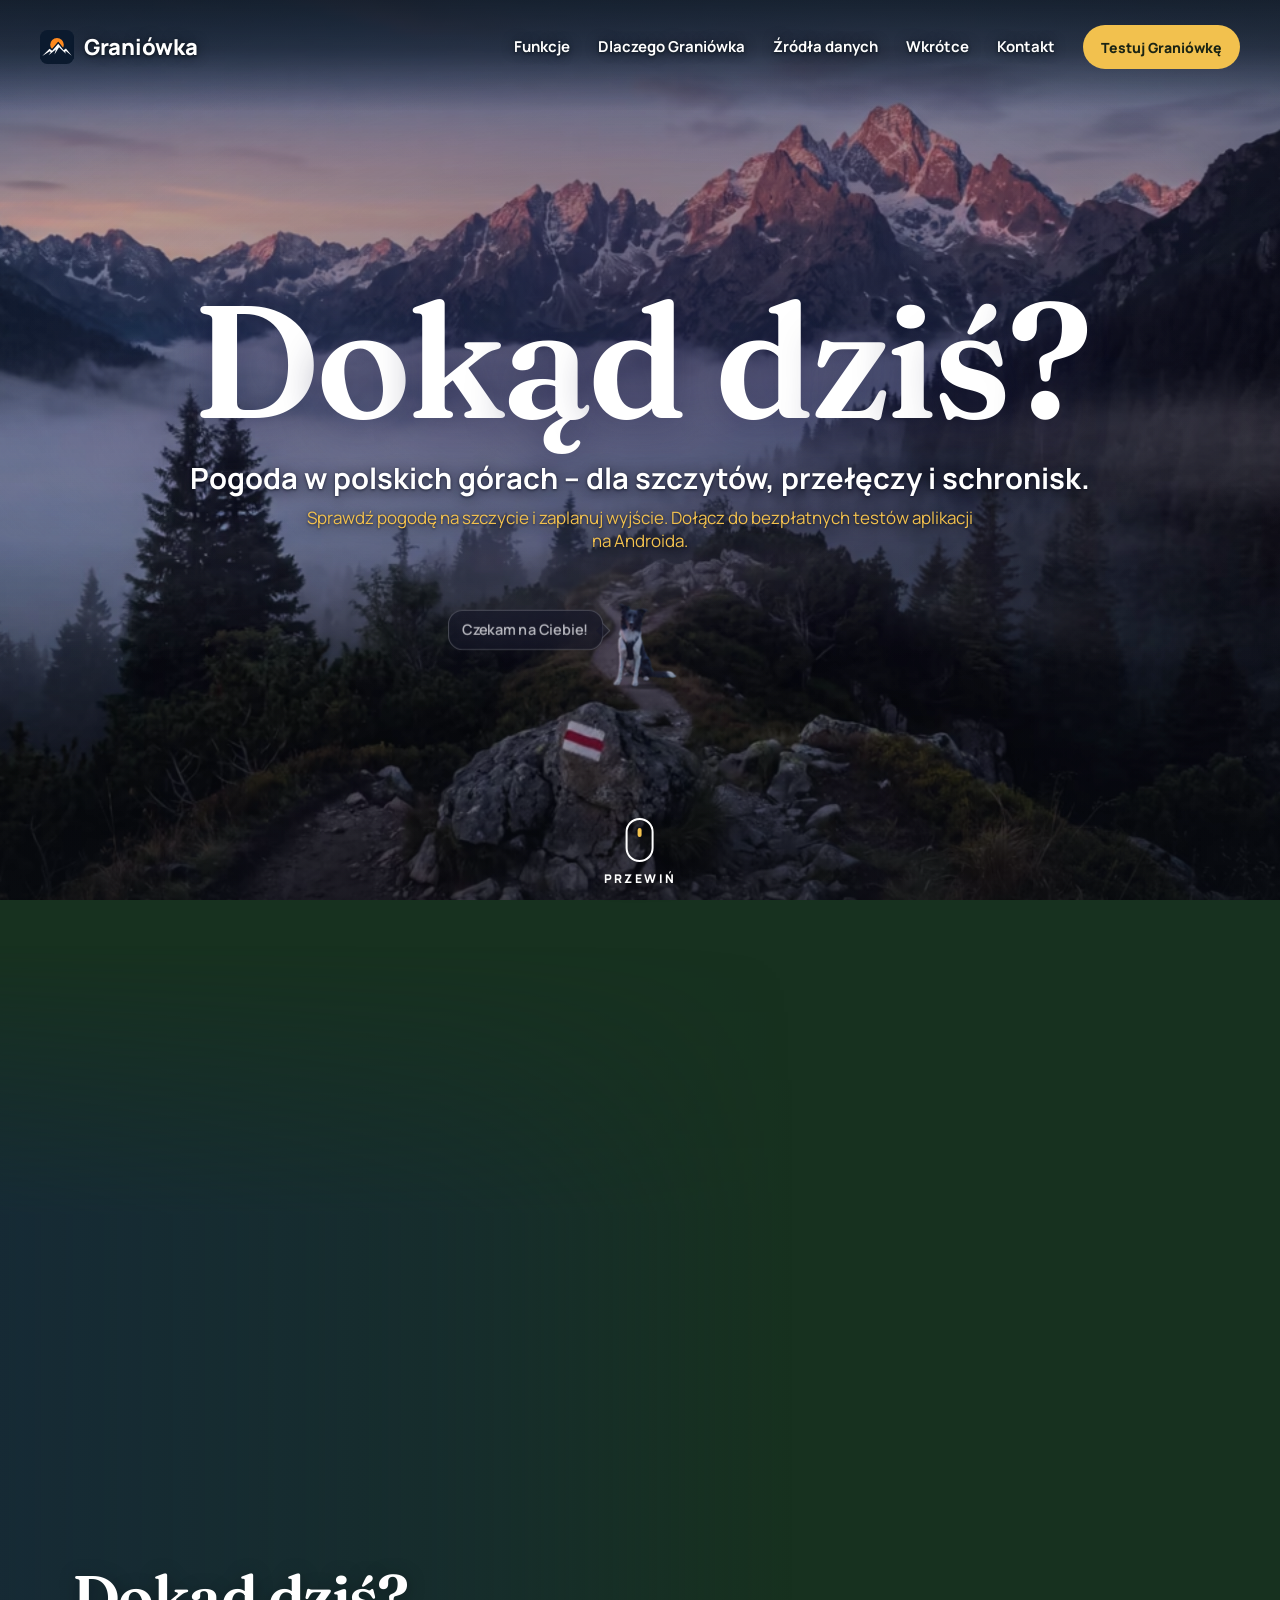
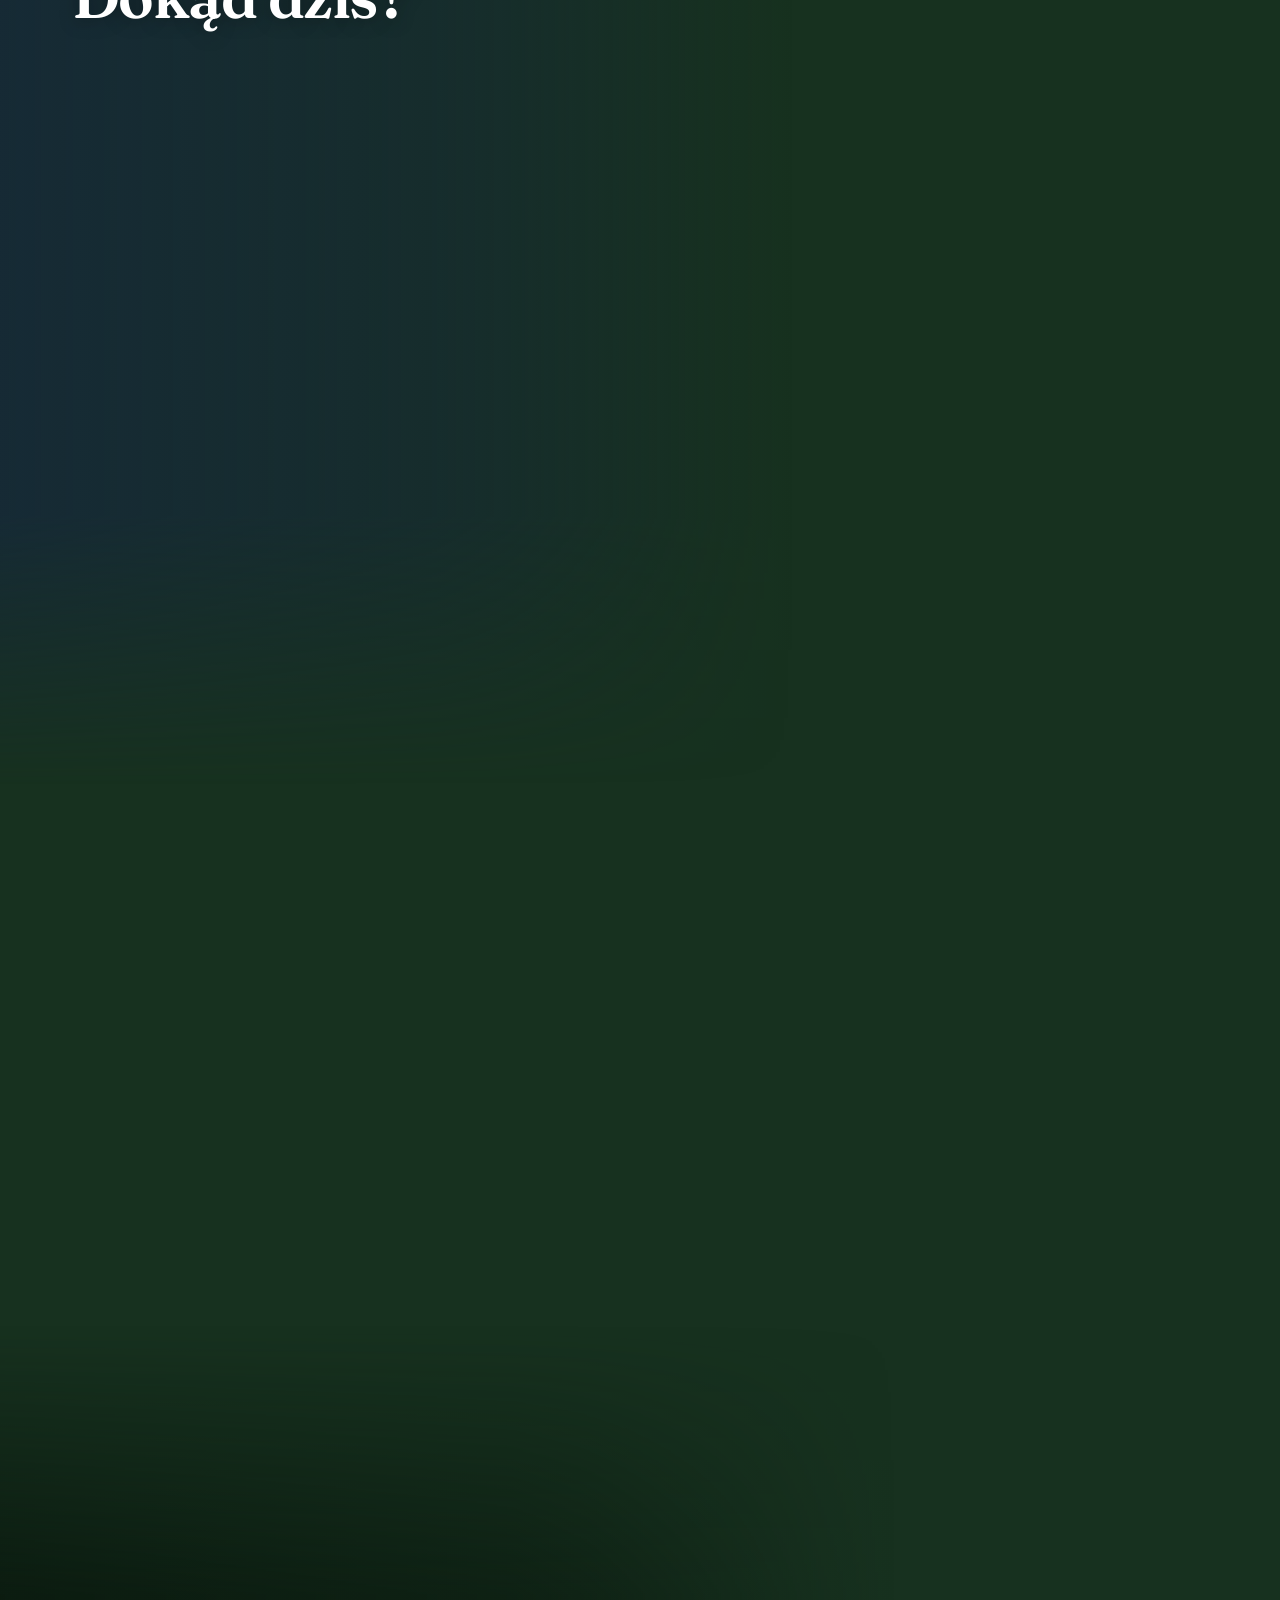
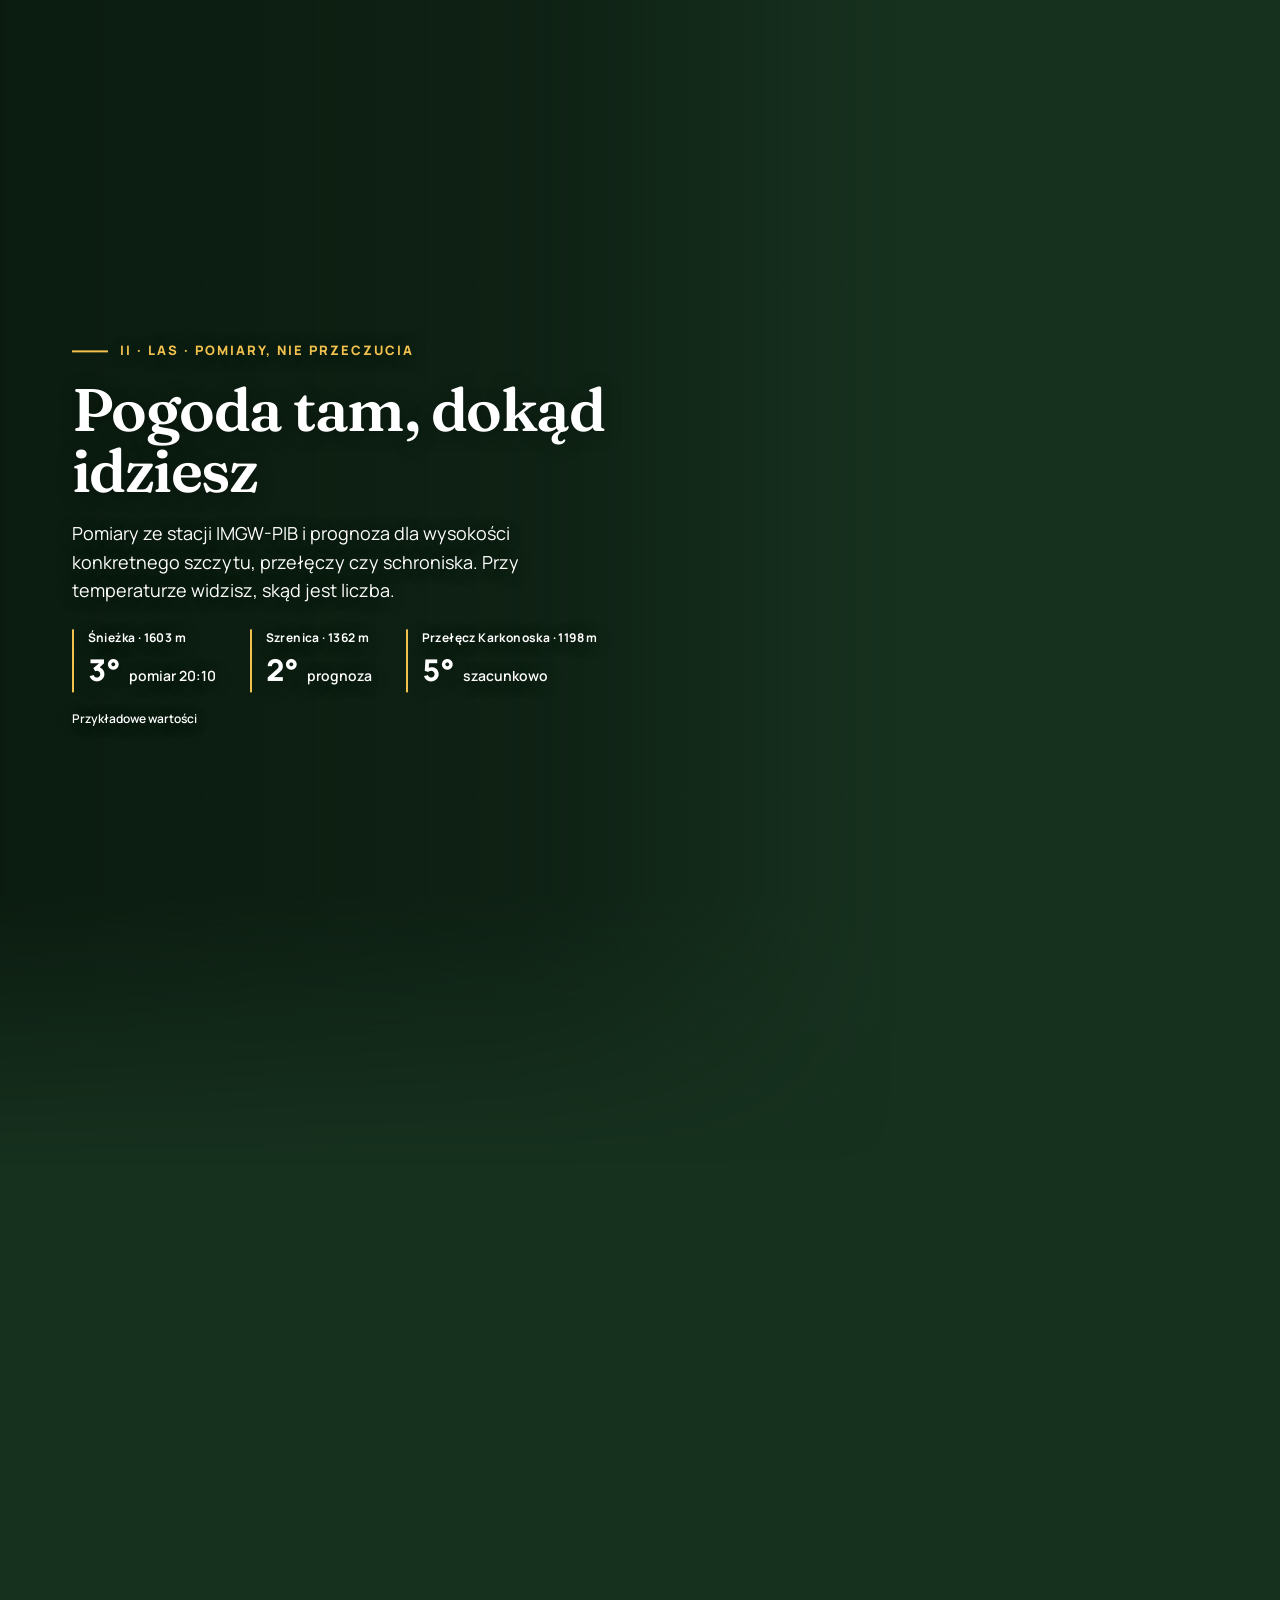
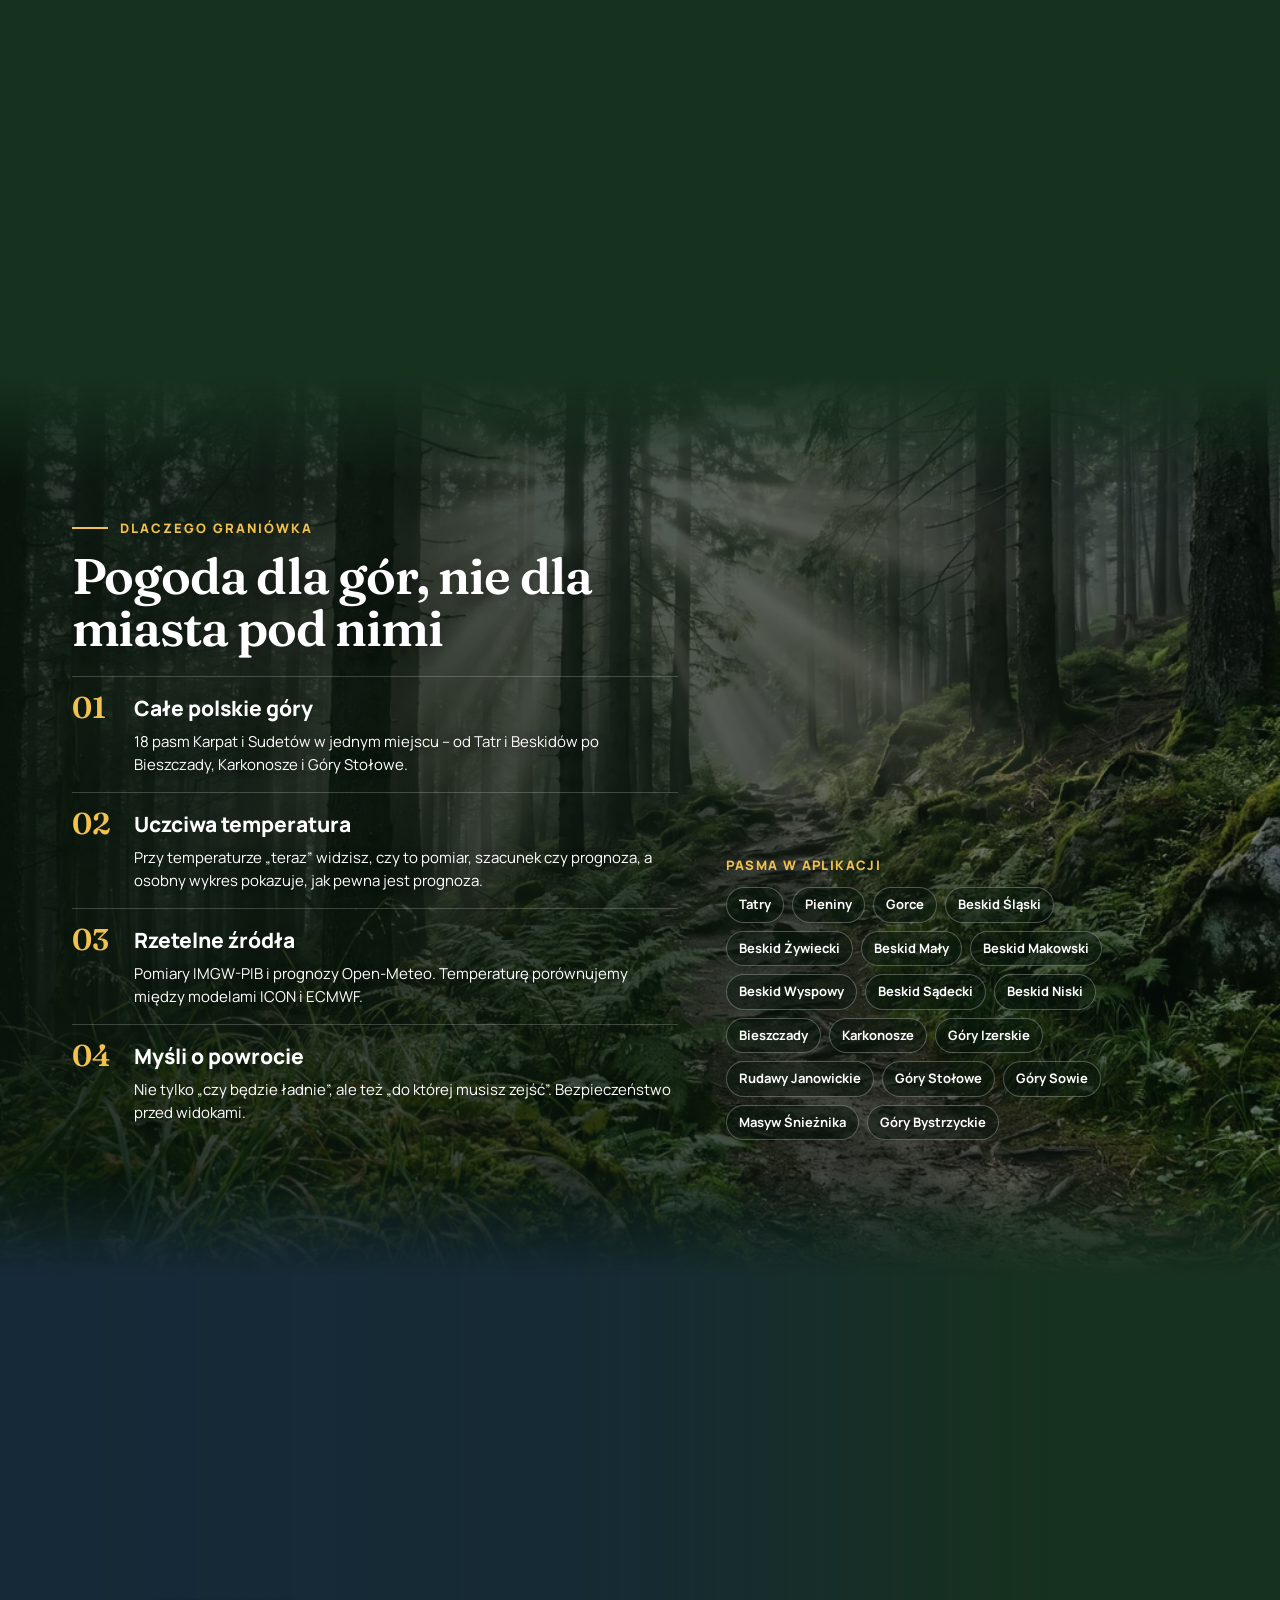
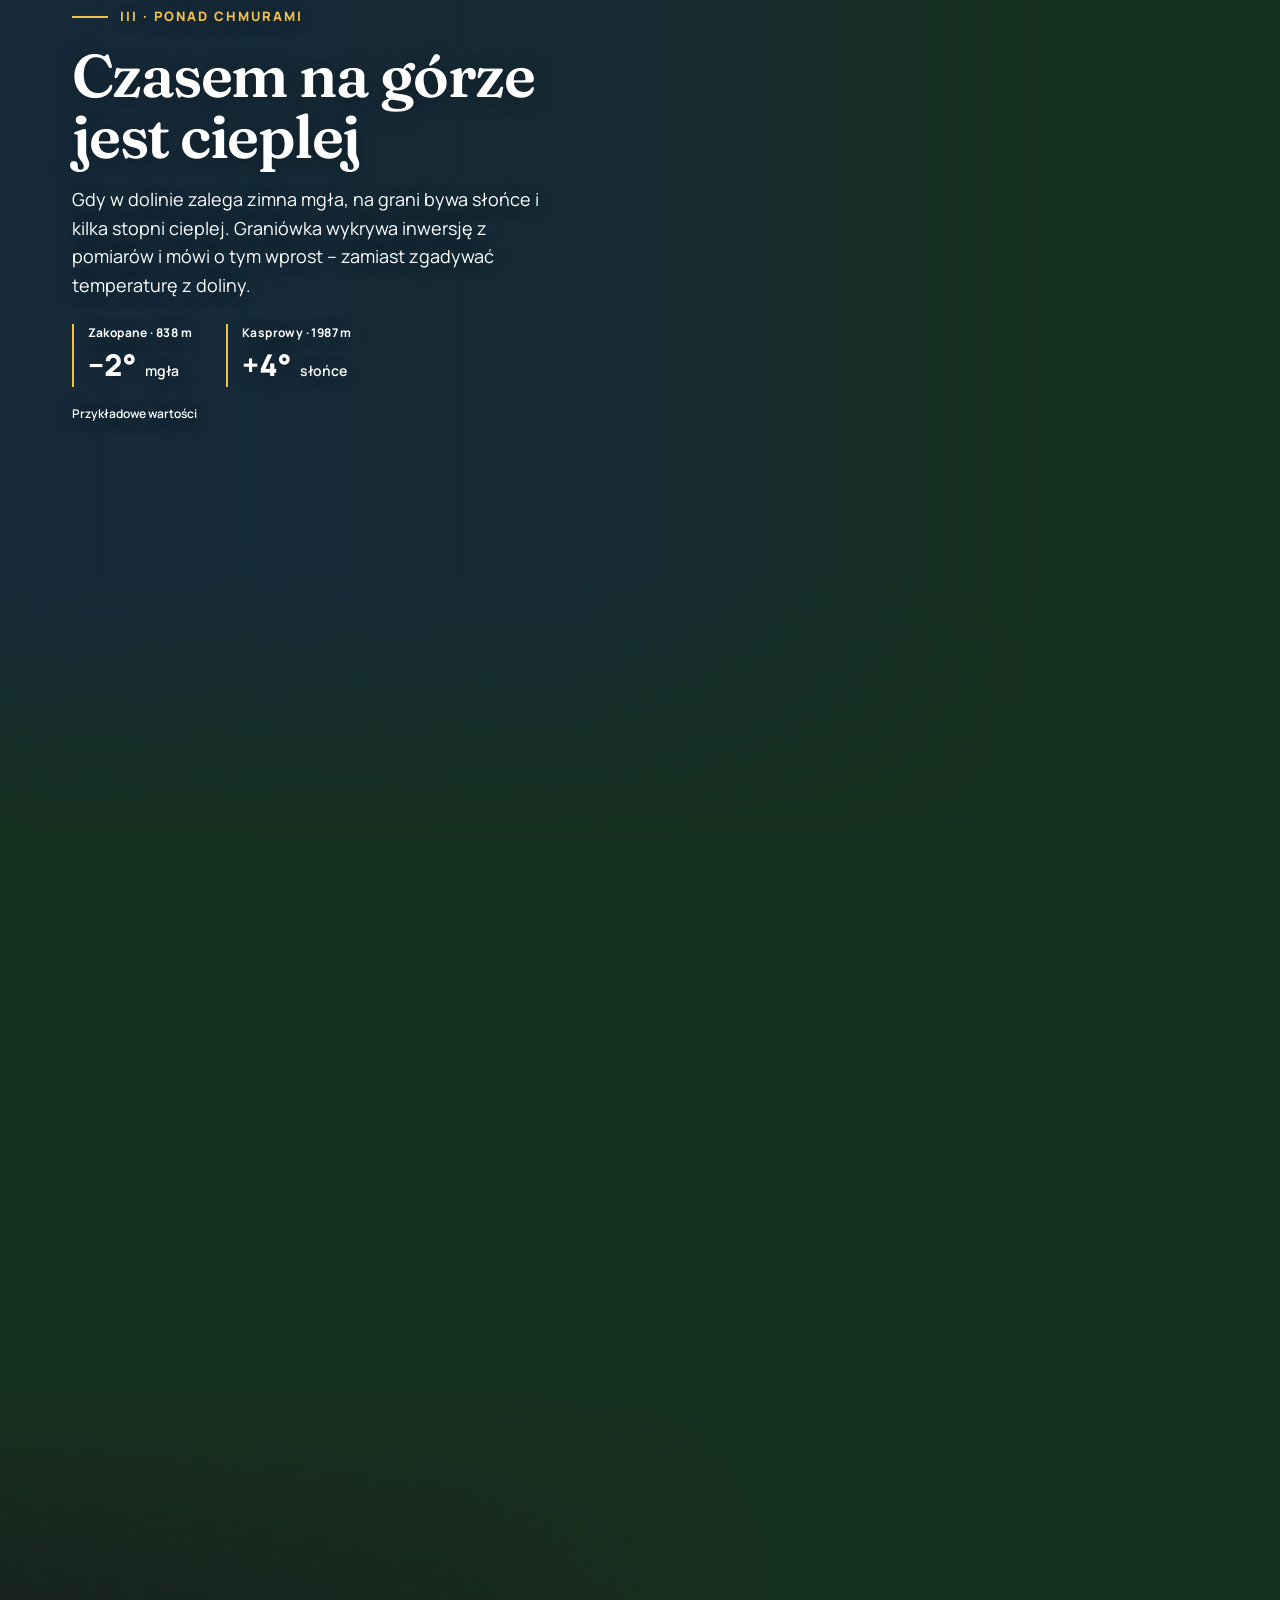
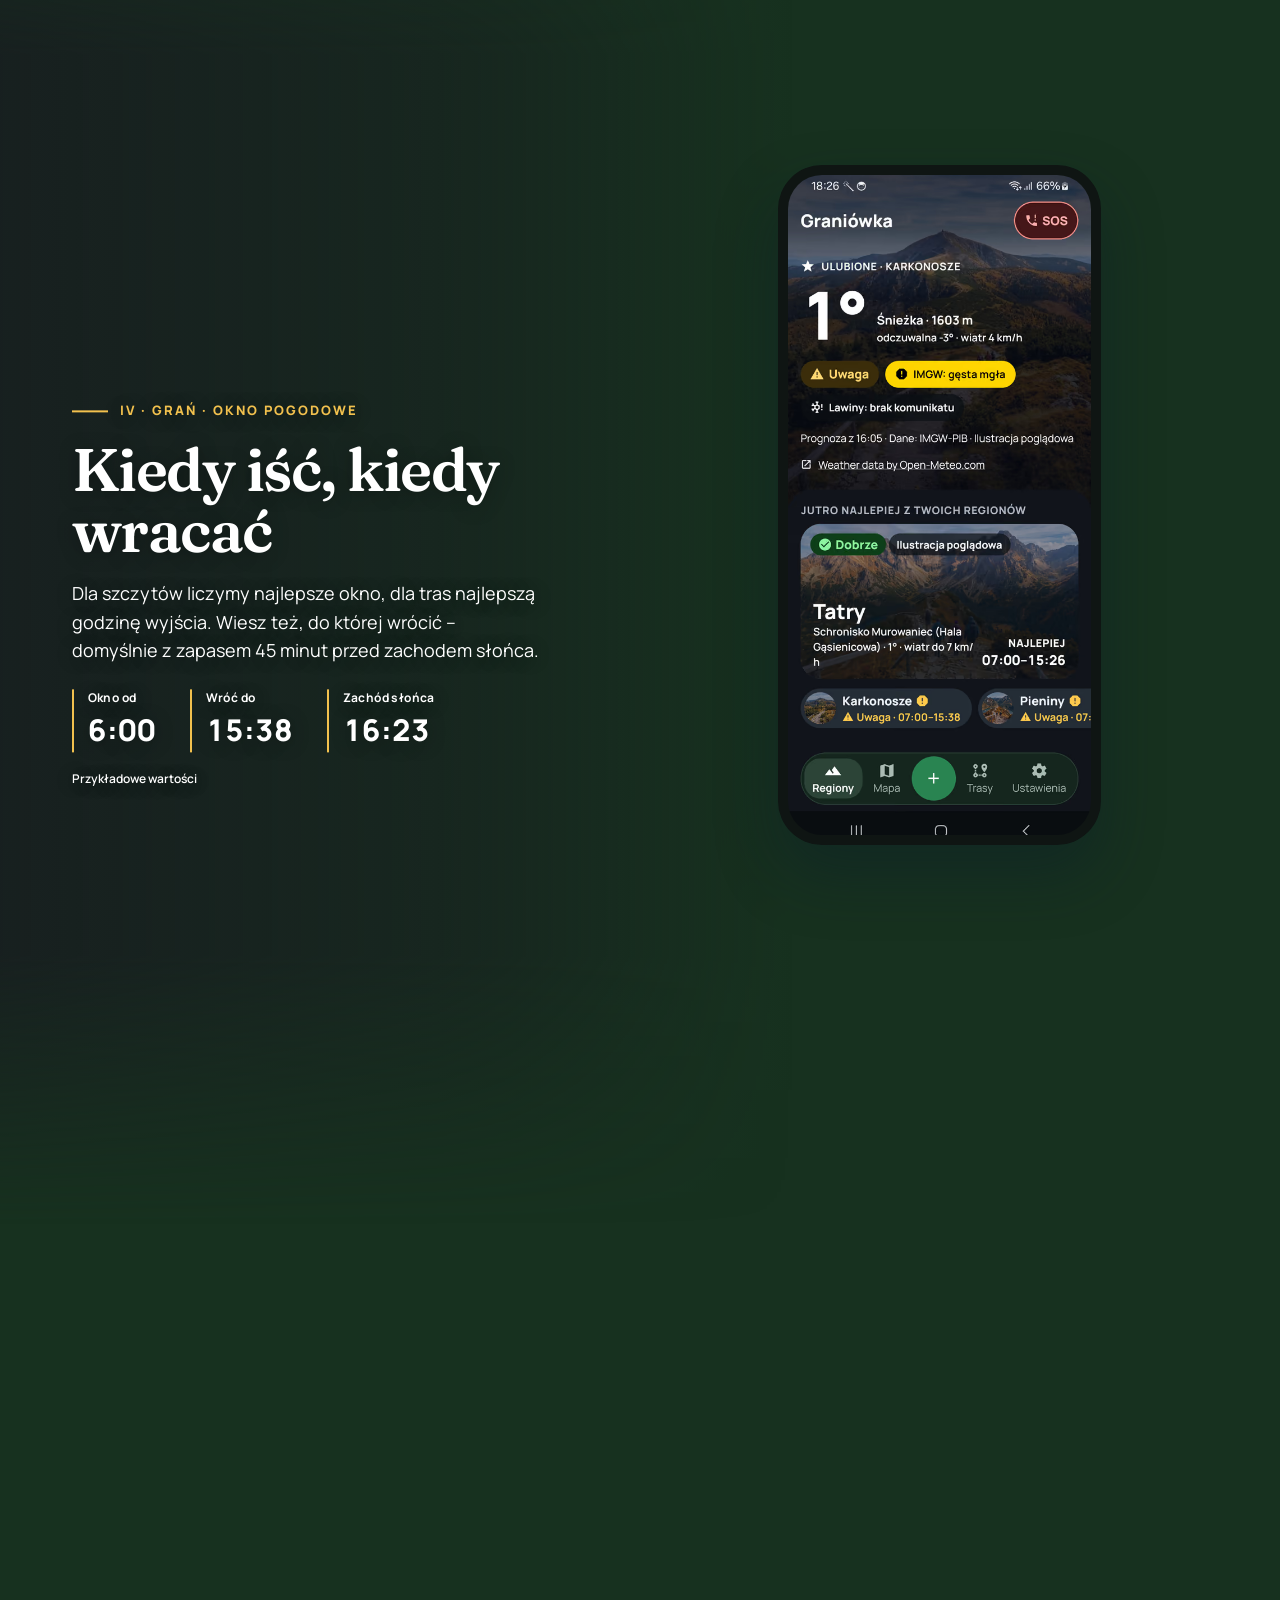
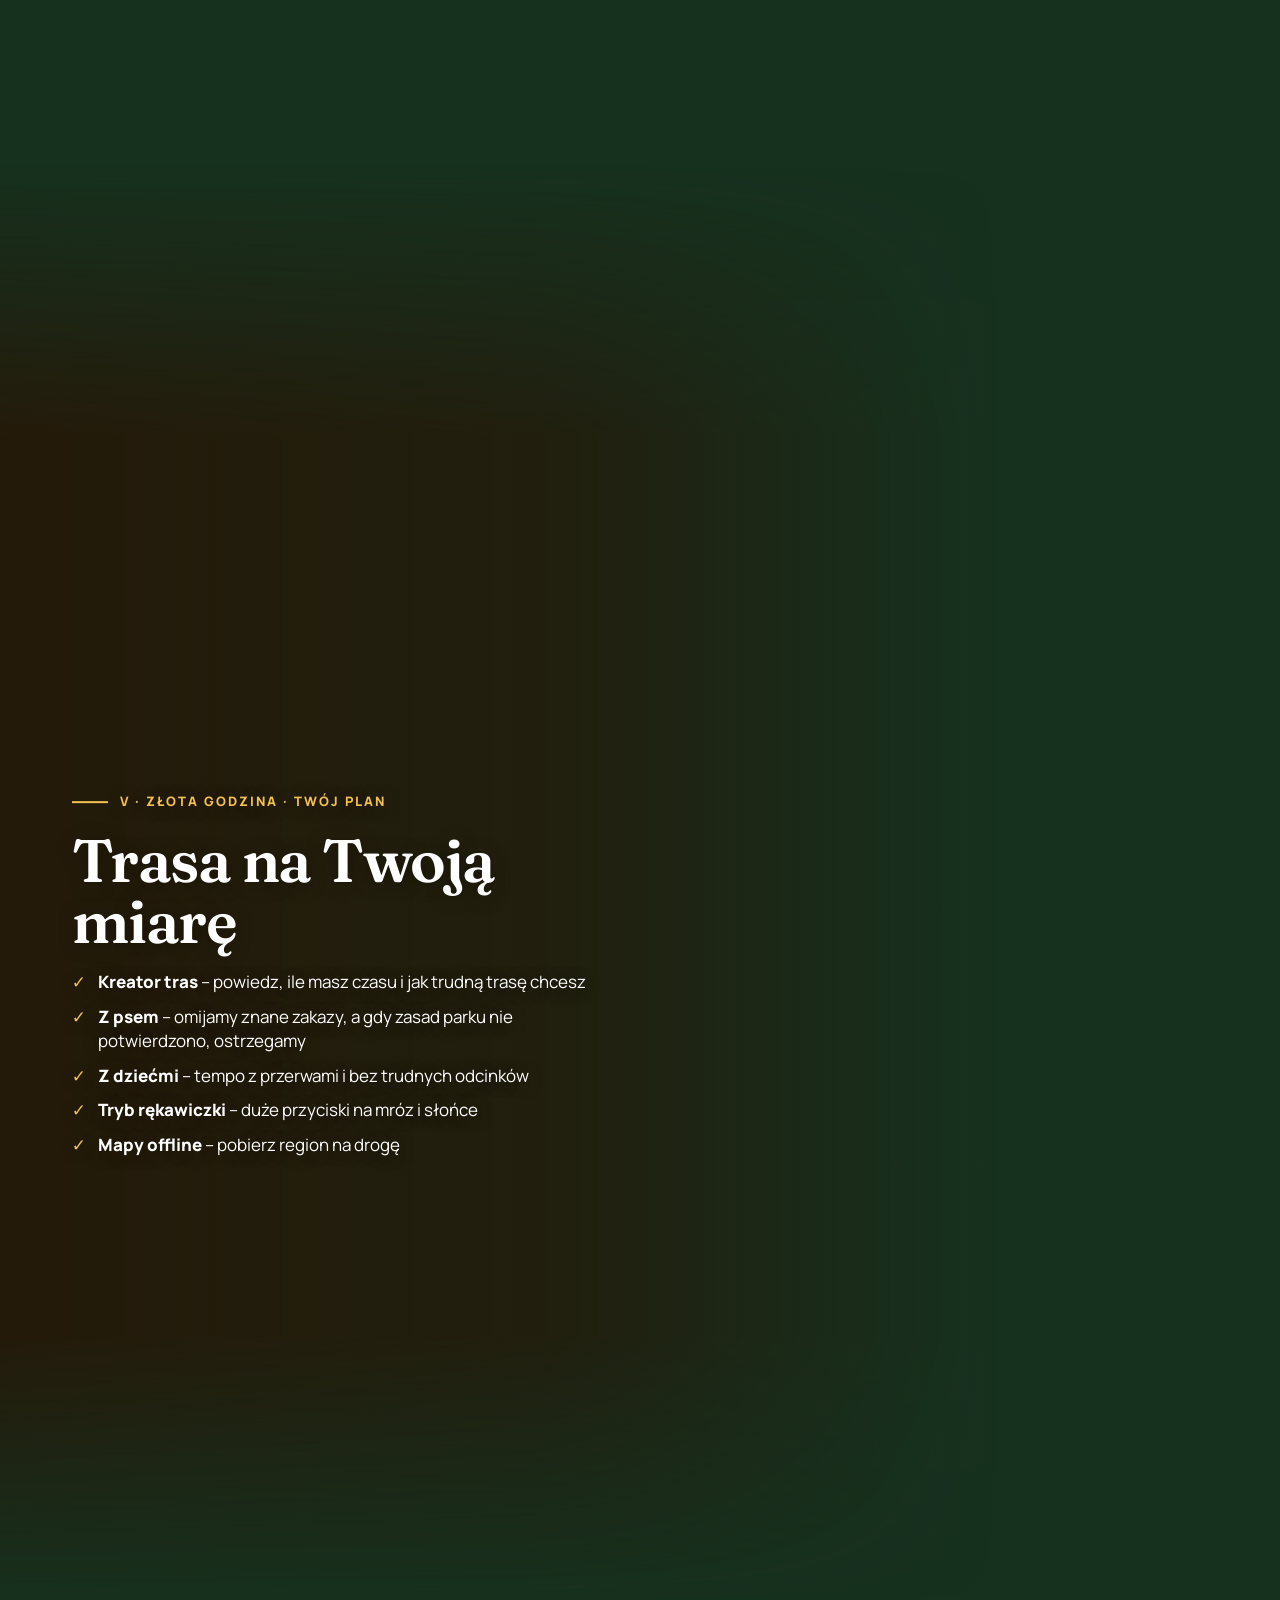
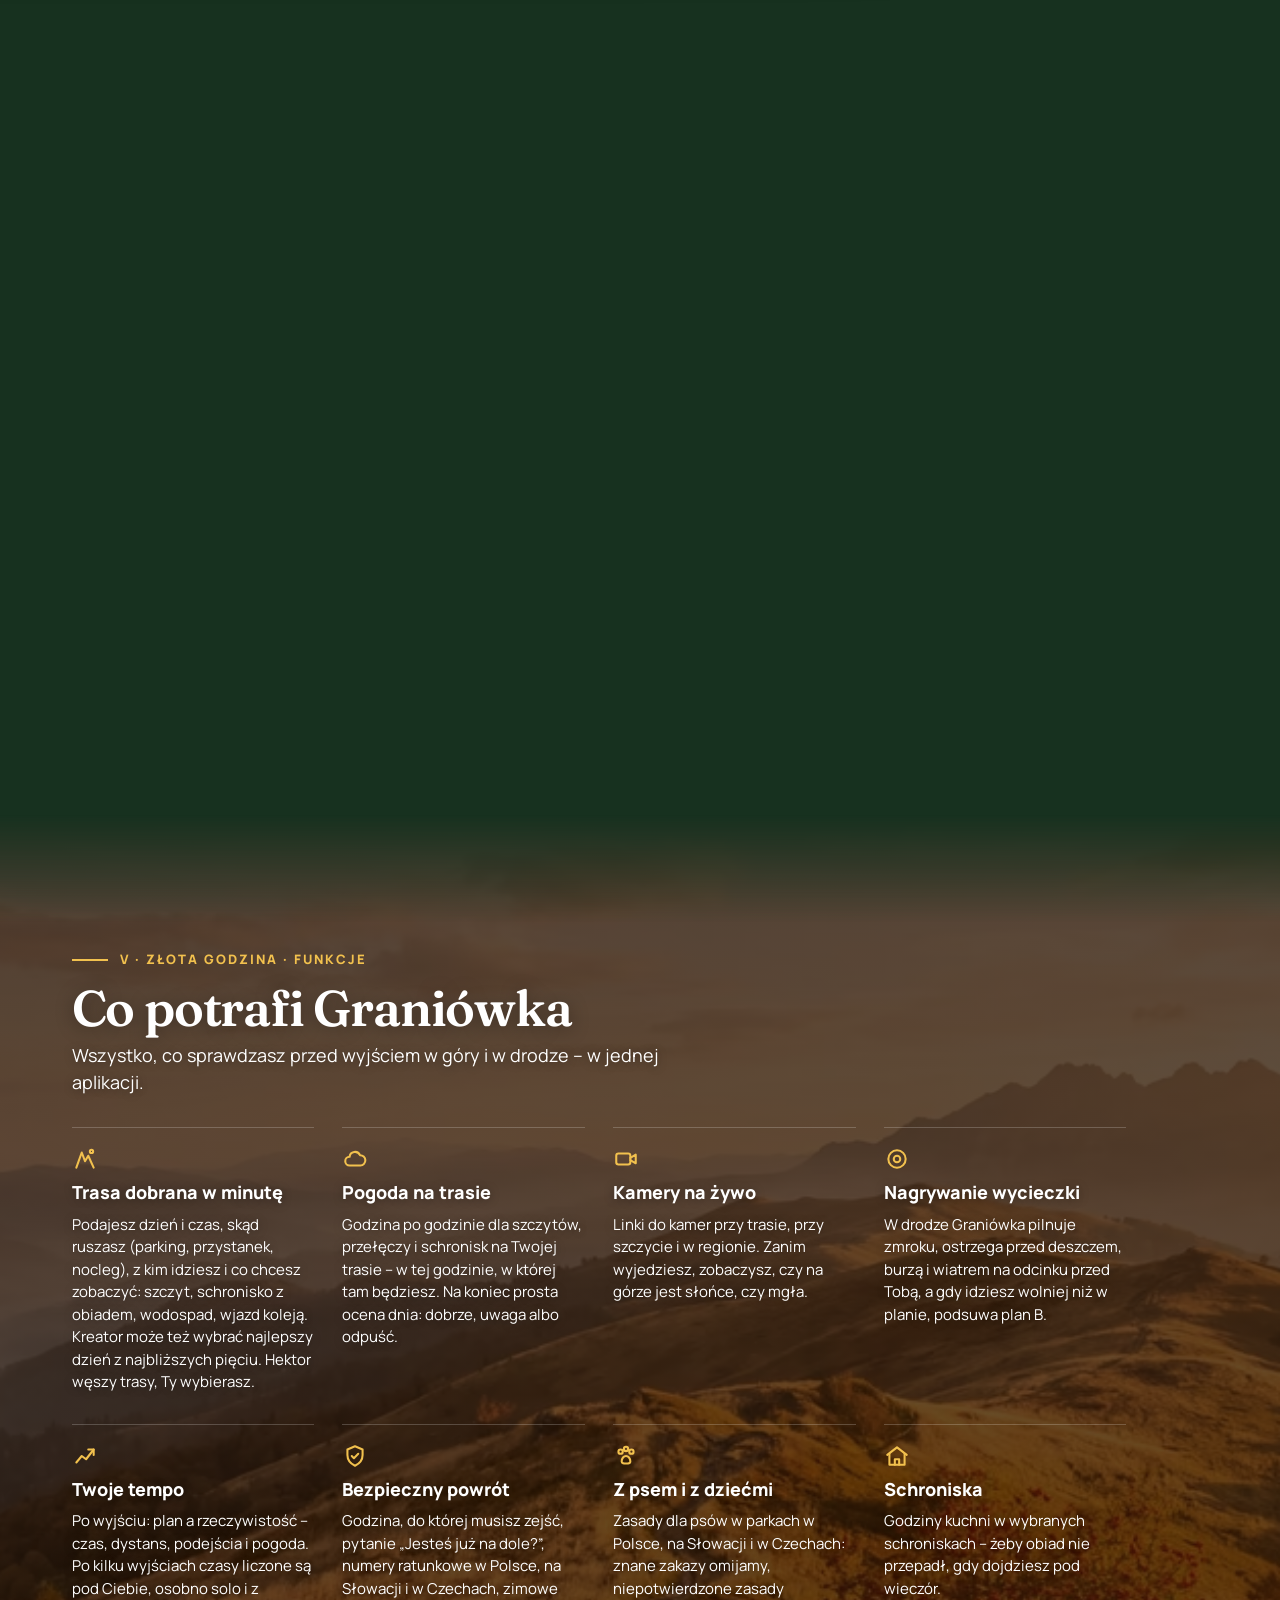
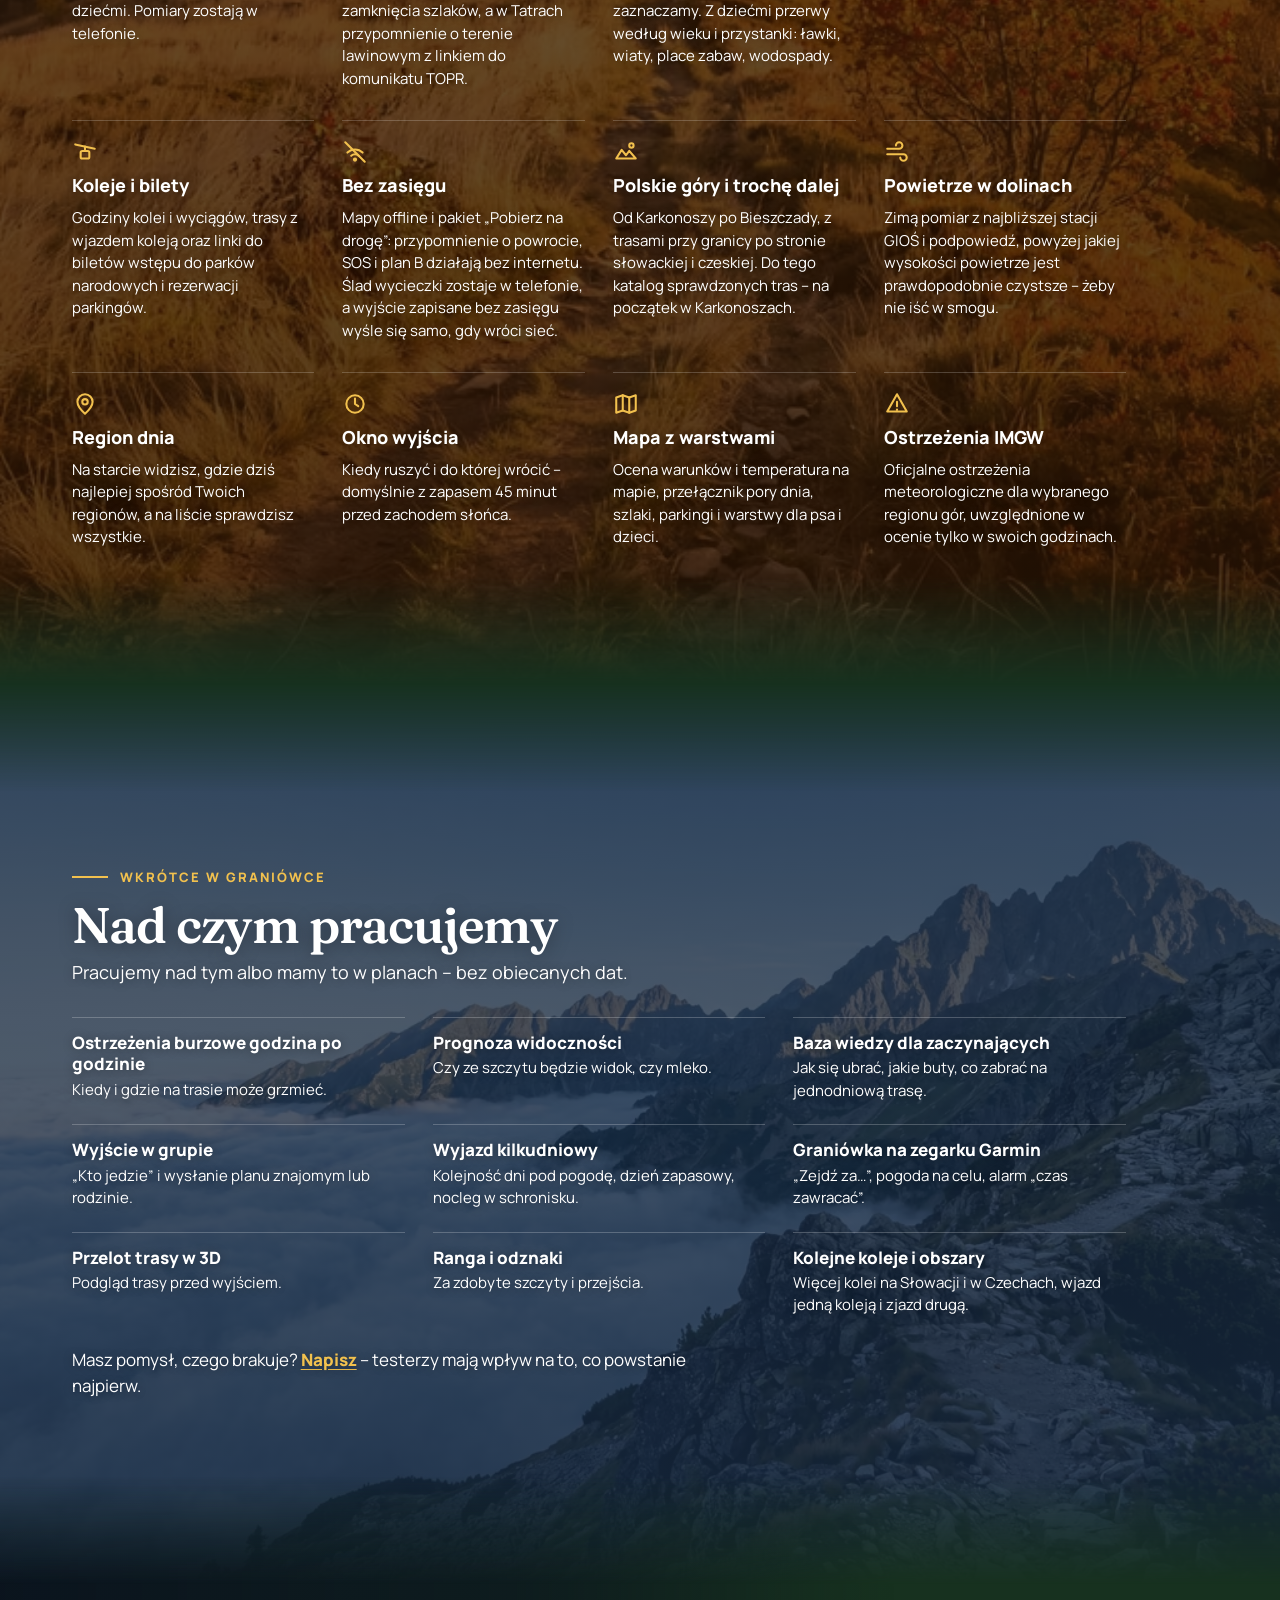
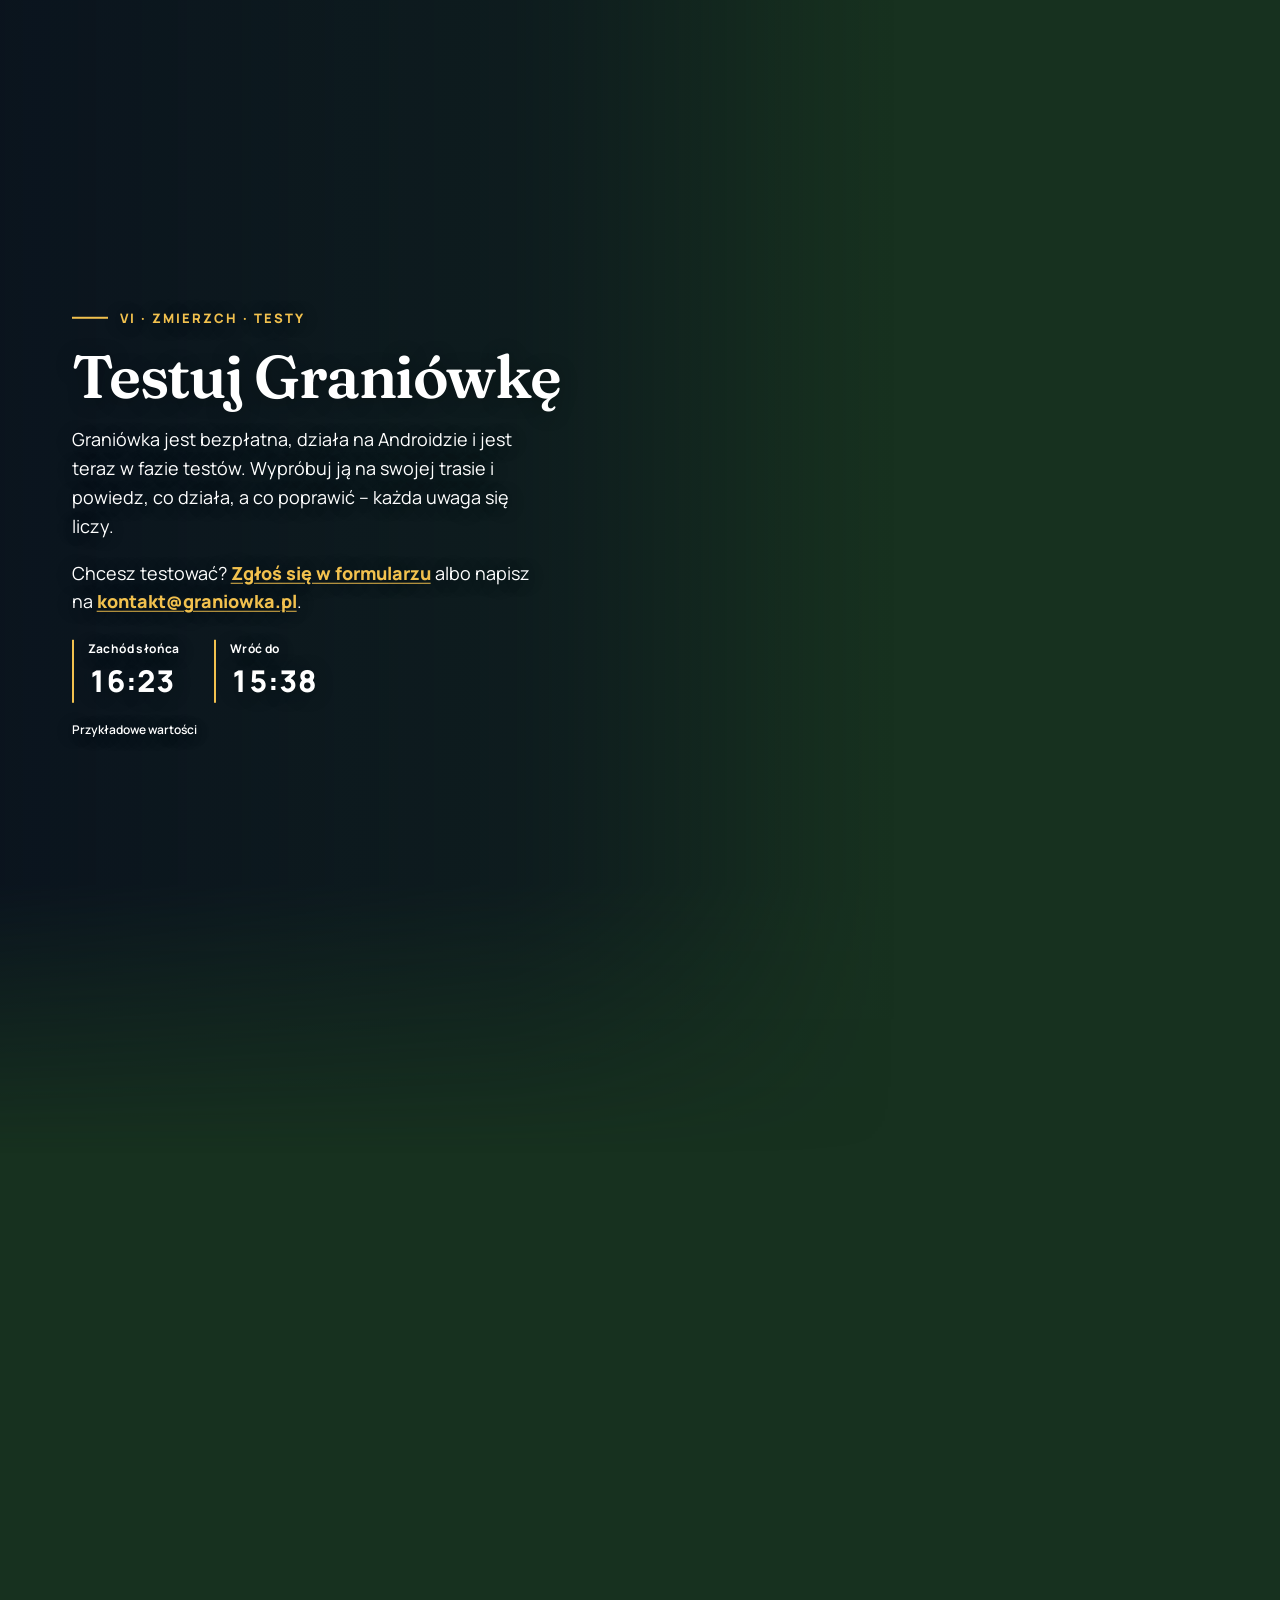
==== index.html @ f0443e49 "Publikacja strony Co-Authored-By: Claude Opus 5.5 <noreply@anthropic.com>" ====
<!doctype html>
<html lang="pl">
  <head>
    <meta charset="UTF-8" />
    <meta name="viewport" content="width=device-width, initial-scale=1, viewport-fit=cover" />
    <title>Graniówka – pogoda na szlakach polskich gór</title>
    <link rel="canonical" href="https://graniowka.pl/" />
    <meta name="description" content="Graniówka mówi, gdzie w górach jest dziś dobrze, kiedy wyjść i do której wrócić – z pomiarów, nie z przeczucia. Darmowa, bez konta i bez reklam." />
    <meta name="theme-color" content="#17311F" />
    <meta property="og:title" content="Graniówka – Dokąd dziś?" />
    <meta property="og:description" content="Pogoda na szlakach polskich gór – z pomiarów, nie z przeczucia." />
    <meta property="og:type" content="website" />
    <meta property="og:locale" content="pl_PL" />
    <meta property="og:image" content="https://graniowka.pl/og.jpg" />
    <link rel="icon" type="image/svg+xml" href="/favicon.svg" />
    <link rel="icon" type="image/png" sizes="48x48" href="/favicon-48.png" />
    <link rel="apple-touch-icon" href="/apple-touch-icon.png" />
    <link rel="preload" as="font" type="font/woff2" href="/fonts/fraunces-600.woff2" crossorigin />
    <script>
      // Tryb strony ustalany przed pierwszym malowaniem, żeby nie pobierać obrazów, których nie użyjemy.
      (function () {
        var c = document.documentElement.classList, q = location.search
        var ogr = /[?&]reduced-motion\b/.test(q) || matchMedia('(prefers-reduced-motion: reduce)').matches
        var gl = false
        if (!ogr && !/[?&]no-webgl\b/.test(q)) {
          try {
            var p = document.createElement('canvas'), x = p.getContext('webgl2') || p.getContext('webgl')
            gl = !!x
            var l = x && x.getExtension('WEBGL_lose_context')
            if (l) l.loseContext()
          } catch (e) {}
        }
        var n = navigator.connection || {}
        c.add('js')
        if (ogr) c.add('ogranicz-ruch')
        if (gl) c.add('gl')
        if (n.saveData || /2g|3g/.test(n.effectiveType || '') || /[?&]save-data\b/.test(q)) c.add('oszczedny')
        if (matchMedia('(max-width: 767px)').matches) c.add('tel')
      })()
    </script>
    <script type="module" crossorigin src="/assets/index-6hZkEBwR.js"></script>
    <style>/*! tailwindcss v4.3.4 | MIT License | https://tailwindcss.com */
*,:after,:before,::backdrop{box-sizing:border-box;border:0 solid;margin:0;padding:0}::file-selector-button{box-sizing:border-box;border:0 solid;margin:0;padding:0}html,:host{-webkit-text-size-adjust:100%;tab-size:4;font-feature-settings:normal;font-variation-settings:normal;-webkit-tap-highlight-color:transparent;font-family:-apple-system,BlinkMacSystemFont,Segoe UI,Roboto,Helvetica Neue,Noto Sans,Arial,sans-serif,Apple Color Emoji,Segoe UI Emoji,Segoe UI Symbol,Noto Color Emoji;line-height:1.5}hr{height:0;color:inherit;border-top-width:1px}abbr:where([title]){-webkit-text-decoration:underline dotted;text-decoration:underline dotted}h1,h2,h3,h4,h5,h6{font-size:inherit;font-weight:inherit}a{color:inherit;-webkit-text-decoration:inherit;-webkit-text-decoration:inherit;-webkit-text-decoration:inherit;-webkit-text-decoration:inherit;text-decoration:inherit}b,strong{font-weight:bolder}code,kbd,samp,pre{font-feature-settings:normal;font-variation-settings:normal;font-family:ui-monospace,SFMono-Regular,Menlo,Monaco,Consolas,Liberation Mono,Courier New,monospace;font-size:1em}small{font-size:80%}sub,sup{vertical-align:baseline;font-size:75%;line-height:0;position:relative}sub{bottom:-.25em}sup{top:-.5em}table{text-indent:0;border-color:inherit;border-collapse:collapse}:-moz-focusring:where(:not(iframe)){outline:auto}progress{vertical-align:baseline}summary{display:list-item}ol,ul,menu{list-style:none}img,svg,video,canvas,audio,iframe,embed,object{vertical-align:middle;display:block}img,video{max-width:100%;height:auto}button,input,select,optgroup,textarea{font:inherit;font-feature-settings:inherit;font-variation-settings:inherit;letter-spacing:inherit;color:inherit;opacity:1;background-color:#0000;border-radius:0}::file-selector-button{font:inherit;font-feature-settings:inherit;font-variation-settings:inherit;letter-spacing:inherit;color:inherit;opacity:1;background-color:#0000;border-radius:0}:where(select:is([multiple],[size])) optgroup{font-weight:bolder}:where(select:is([multiple],[size])) optgroup option{padding-inline-start:20px}::file-selector-button{margin-inline-end:4px}::placeholder{opacity:1}@supports (not ((-webkit-appearance:-apple-pay-button))) or (contain-intrinsic-size:1px){::placeholder{color:currentColor}@supports (color:color-mix(in lab, red, red)){::placeholder{color:color-mix(in oklab, currentcolor 50%, transparent)}}}textarea{resize:vertical}::-webkit-search-decoration{-webkit-appearance:none}::-webkit-date-and-time-value{min-height:1lh;text-align:inherit}::-webkit-datetime-edit{display:inline-flex}::-webkit-datetime-edit-fields-wrapper{padding:0}::-webkit-datetime-edit{padding-block:0}::-webkit-datetime-edit-year-field{padding-block:0}::-webkit-datetime-edit-month-field{padding-block:0}::-webkit-datetime-edit-day-field{padding-block:0}::-webkit-datetime-edit-hour-field{padding-block:0}::-webkit-datetime-edit-minute-field{padding-block:0}::-webkit-datetime-edit-second-field{padding-block:0}::-webkit-datetime-edit-millisecond-field{padding-block:0}::-webkit-datetime-edit-meridiem-field{padding-block:0}::-webkit-calendar-picker-indicator{line-height:1}:-moz-ui-invalid{box-shadow:none}button,input:where([type=button],[type=reset],[type=submit]){appearance:button}::file-selector-button{appearance:button}::-webkit-inner-spin-button{height:auto}::-webkit-outer-spin-button{height:auto}[hidden]:where(:not([hidden=until-found])){display:none!important}@font-face{font-family:Manrope;font-weight:400;font-display:swap;src:url(/fonts/manrope-400.woff2)format("woff2")}@font-face{font-family:Manrope;font-weight:600;font-display:swap;src:url(/fonts/manrope-600.woff2)format("woff2")}@font-face{font-family:Manrope;font-weight:700;font-display:swap;src:url(/fonts/manrope-700.woff2)format("woff2")}@font-face{font-family:Manrope;font-weight:800;font-display:swap;src:url(/fonts/manrope-800.woff2)format("woff2")}@font-face{font-family:Fraunces;font-weight:600;font-display:swap;src:url(/fonts/fraunces-600.woff2)format("woff2");unicode-range:U+??,U+2000-206F,U+2190-2193,U+2212}@font-face{font-family:Fraunces;font-weight:600;font-display:swap;src:url(/fonts/fraunces-600-pl.woff2)format("woff2");unicode-range:U+100-17F}:root{--zielen:#17311f;--zloty:#f2c14e;--pin:120vh}html{background:var(--zielen);-webkit-text-size-adjust:100%}body{color:#fff;background:var(--zielen);font-family:Manrope,system-ui,sans-serif;overflow-x:clip}a{color:#fff}a:hover{color:var(--zloty)}h1,h2{font-family:Fraunces,Georgia,serif;font-weight:600}:focus-visible{outline:3px solid var(--zloty);outline-offset:3px;border-radius:6px}.przeskok{z-index:50;color:var(--zielen);background:#fff;border-radius:12px;padding:12px 18px;font-weight:800;position:fixed;top:-80px;left:16px}.przeskok:focus{top:12px}#kino{z-index:1;pointer-events:none;width:100vw;height:100lvh;transition:opacity 1.4s;display:block;position:fixed;top:0;left:0}.gora{z-index:20;pointer-events:none;background:linear-gradient(#0c141cc7,#0c141c94 45%,#0c141c00);justify-content:space-between;align-items:center;gap:28px;padding:24px 40px 40px;display:flex;position:fixed;top:0;left:0;right:0}.gora>*{pointer-events:auto}.gora-logo{letter-spacing:-.3px;text-shadow:0 0 12px #080e14bf,0 1px 3px #080e14b3;align-items:center;gap:10px;min-height:44px;font-size:22px;font-weight:800;text-decoration:none;display:flex}.gora-linki{align-items:center;gap:28px;font-size:15px;font-weight:700;display:flex}.gora-linki a{text-shadow:0 0 12px #080e14bf,0 1px 3px #080e14b3;padding:12px 0;text-decoration:none}.gora-linki a.gora-play,.gora-panel a.gora-play{box-sizing:border-box;background:var(--zloty);color:#1b2414;min-height:44px;text-shadow:none;border-radius:22px;align-items:center;padding:0 18px;font-size:14px;font-weight:800;display:flex}.gora-panel a.gora-play{justify-content:center;margin:6px 0 10px}.gora-linki a.gora-play:hover,.gora-panel a.gora-play:hover{color:#1b2414;background:#ffd877}.gora-menu{display:none;position:relative}.gora-menu summary{cursor:pointer;background:#101e1680;border-radius:22px;justify-content:center;align-items:center;width:44px;height:44px;list-style:none;display:flex}.gora-menu summary::-webkit-details-marker{display:none}.gora-panel{background:#101e16f5;border-radius:20px;flex-direction:column;min-width:230px;padding:8px 18px;font-size:15px;font-weight:700;display:flex;position:absolute;top:52px;right:0}.gora-panel a{padding:13px 0;text-decoration:none}.etapy{z-index:15;flex-direction:column;gap:6px;transition:opacity .4s;display:flex;position:fixed;top:50%;right:32px;transform:translateY(-50%)}.etapy:before{content:"";background:#ffffff59;width:1px;position:absolute;top:12px;bottom:12px;right:4.5px}.etapy a{color:#fff;pointer-events:none;justify-content:flex-end;align-items:center;gap:10px;min-height:26px;font-size:13px;font-weight:700;text-decoration:none;display:flex;position:relative}.etap-nazwa{opacity:0;white-space:nowrap;text-shadow:0 0 10px #000c,0 1px 3px #000c;transition:opacity .25s}.etap-kropka{pointer-events:auto;flex-shrink:0;width:10px;height:26px;position:relative}.etap-kropka:before{content:"";background:#ffffffbf;border-radius:50%;width:7px;height:7px;transition:all .25s;position:absolute;top:9.5px;left:1.5px;box-shadow:0 0 4px #0009}.etap-kropka:after{content:"";position:absolute;inset:0 -9px}.etapy a:hover .etap-nazwa,.etapy a:focus-visible .etap-nazwa,.etapy a[aria-current=true] .etap-nazwa{opacity:1}.etapy a[aria-current=true] .etap-nazwa{color:#fff}.etapy a:hover .etap-kropka:before{background:#fff}.etapy a[aria-current=true] .etap-kropka:before{background:var(--zloty);width:10px;height:10px;top:8px;left:0;box-shadow:0 0 0 3px #f2c14e4d,0 0 12px #f2c14ecc}.gl .etapy.ukryte,.gl .postep.ukryte{opacity:0}.gl .etapy.ukryte .etap-kropka{pointer-events:none}.gl .etapy.ukryte:focus-within{opacity:1}.postep{z-index:15;grid-template-columns:repeat(6,minmax(0,1fr));gap:6px;transition:opacity .4s;display:none;position:fixed;top:74px;left:20px;right:20px}.postep span{background:#ffffff73;border-radius:2px;height:4px;transition:background .3s}.postep span.zrobione{background:var(--zloty)}.przechyl-zgoda{left:14px;bottom:calc(14px + env(safe-area-inset-bottom));z-index:15;color:#fff;background:#0a101699;border:2px solid #ffffffd9;border-radius:22px;width:104px;min-height:44px;padding:4px 10px;font-size:12px;font-weight:700;line-height:1.15;position:fixed}.scena{position:relative}.scena-wew{height:100svh;min-height:560px;position:relative;overflow:hidden}.scena-tlo,.scena-tlo img,#wejscie-media img,#wejscie-media video{object-fit:cover;width:100%;height:100%;display:block;position:absolute;inset:0}#wejscie-media,#wejscie-nad{width:100%;height:100svh;min-height:560px;position:absolute;top:0;left:0}#wejscie-media{z-index:0;overflow:hidden}#wejscie-nad{z-index:3;pointer-events:none;--tytul:clamp(64px, 12.5vw, 200px);--tytul-y:40%}#wejscie-nad a{pointer-events:auto}main{z-index:2;position:relative}.tylko-czytnik{clip-path:inset(50%);width:1px;height:1px;position:absolute;overflow:hidden}.scena-tresc{z-index:2;height:100%;position:relative}.gl .scena .scena-tlo{display:none}.gl .scena-wew{overflow:visible}.gl #wejscie-media{height:100lvh;position:fixed}.gl #wejscie-nad{position:fixed}.tel.gl .scena{height:calc(100svh + var(--pin))}.tel.gl .scena-wew{position:sticky;top:0}.tel.gl .scena.bez-pinu{height:auto}.tel.gl .scena.bez-pinu .scena-wew{position:relative}.scena.bez-pinu .scena-wew{height:auto;min-height:100svh}.przyciemnienie{z-index:10;opacity:0;pointer-events:none;background:#0b0f12;display:none;position:fixed;inset:0}.js:not(.gl) .przyciemnienie{display:block}#wejscie-media video{opacity:0;transition:opacity 1.4s}#wejscie-media video.gra{opacity:1}.gl.tel:not(.oszczedny) #wejscie-media img,.gl.tel:not(.oszczedny) #wejscie-media video{transform:scale(1.1)}.wejscie-zaslona{z-index:0;background:radial-gradient(75% 55% at 50% 40%,#18183a80,#18183a1a 75%),linear-gradient(#18183a47,#18183a00 60%,#0a101273);position:absolute;inset:0}.wejscie-tytul{left:50%;top:var(--tytul-y);z-index:3;white-space:nowrap;font-family:Fraunces,Georgia,serif;font-size:var(--tytul);letter-spacing:-.025em;text-shadow:0 4px 40px #14143c8c;transform-origin:0 0;will-change:transform;font-weight:600;line-height:1.02;position:absolute;transform:translate(-50%,-50%)}.wejscie-tytul .litera{display:inline-block}.wejscie-pod{left:20px;right:20px;top:calc(var(--tytul-y) + var(--tytul) * .62);z-index:3;text-align:center;text-shadow:0 1px 3px #0a0e1eb3,0 2px 16px #0a0e1ebf;font-size:21px;font-weight:700;line-height:1.35;transition:opacity .3s;position:absolute}.przewiniete .wejscie-pod{opacity:0}.wejscie-pod-1{white-space:nowrap;font-size:calc(var(--tytul) * .1825);display:block}.wejscie-pod-2{max-width:40em;color:var(--zloty);margin:8px auto 0;font-size:17px;font-weight:400;display:block}.dalej{left:50%;bottom:calc(6px + env(safe-area-inset-bottom));z-index:15;color:#fff;letter-spacing:2.4px;text-transform:uppercase;white-space:nowrap;filter:drop-shadow(0 2px 8px #0006);text-shadow:0 1px 6px #0009;flex-direction:column;align-items:center;gap:8px;padding:6px 12px;font-size:12px;font-weight:800;text-decoration:none;display:flex;position:fixed;transform:translate(-50%)}.dalej:focus-visible{outline-offset:2px;border-radius:10px;outline:2px solid #fff}.myszka{box-sizing:border-box;border:2px solid #fff;border-radius:16px;justify-content:center;width:28px;height:44px;padding-top:8px;display:flex}.myszka-kolko{background:#f2c14e;border-radius:2px;width:4px;height:9px}.strzalka,.strzalka-gora{display:none}@media (pointer:coarse){.myszka{display:none}.strzalka{display:block}}.na-gore .myszka,.na-gore .strzalka{display:none}.na-gore .strzalka-gora{display:block}.js:not(.ogranicz-ruch) .myszka-kolko{animation:1.8s ease-in-out infinite myszka-kolko}.js:not(.ogranicz-ruch) .strzalka{animation:1.4s ease-in-out infinite strzalka}@keyframes myszka-kolko{0%{opacity:1;transform:translateY(0)}70%{opacity:0;transform:translateY(12px)}to{opacity:0;transform:translateY(0)}}@keyframes strzalka{0%,to{transform:translateY(0)}50%{transform:translateY(6px)}}.hektor-warstwa{pointer-events:none;position:absolute;inset:0;overflow:hidden;container-type:size}#hektor-wejscie{z-index:1;width:100%;height:100svh;min-height:560px;bottom:auto;right:auto}.hektor-szlak{--cw:max(100cqw, calc(100cqh * 16 / 9));--ch:max(100cqh, calc(100cqw * 9 / 16));left:calc(50% + var(--hx) * var(--cw));top:calc(50% + var(--hy) * var(--ch));width:calc(var(--hw) * var(--cw));aspect-ratio:var(--hasp);transform-origin:50% 100%;position:absolute;transform:translate(-50%,-100%)}.hektor-szlak img{width:100%;height:auto;display:block;position:relative}.hektor-cien{aspect-ratio:90/12;background:radial-gradient(closest-side,#00000073 45%,#0000);border-radius:50%;width:90%;position:absolute;bottom:0;left:5%;transform:translateY(50%)}.hektor-dymek{white-space:nowrap;-webkit-backdrop-filter:blur(16px);backdrop-filter:blur(16px);background:#14162880;border:1px solid #ffffff4d;border-radius:14px;margin-right:10px;padding:9px 13px;font-size:14px;font-weight:600;line-height:1.3;position:absolute;top:8%;right:100%}.hektor-dymek:after{content:"";background:#14162880;border-top:1px solid #ffffff4d;border-right:1px solid #ffffff4d;width:10px;height:10px;margin-top:-5px;position:absolute;top:50%;right:-6px;transform:rotate(45deg)}.js:not(.ogranicz-ruch) .hektor-dymek{opacity:0;transition:opacity .25s,visibility .25s}.js:not(.ogranicz-ruch):not(.gl) .hektor-dymek,.js:not(.ogranicz-ruch) .widoczny .hektor-dymek{animation:.5s 1s forwards dymek}.przewiniete .hektor-dymek{visibility:hidden;opacity:0!important;animation:none!important}@keyframes dymek{0%{opacity:0;transform:translateY(6px)}to{opacity:1;transform:none}}.js.tel:not(.ogranicz-ruch):not(.oszczedny) #hektor-wejscie{display:none}#hektory{z-index:2;pointer-events:none;width:100vw;height:100lvh;position:fixed;top:0;left:0;overflow:hidden}#hektory .hektor-szlak{visibility:hidden;opacity:0;transition:opacity .25s;display:none;top:0;left:0}#hektory .hektor-szlak.blisko{display:block}.gl .scena .hektor-warstwa,.gl #hektor-wejscie{display:none}.cien{z-index:1;background:linear-gradient(90deg, rgba(var(--c), var(--a1)) 0%, rgba(var(--c), var(--a2)) var(--s1), rgba(var(--c), calc(var(--a2) * .84)) calc(var(--s1) + (var(--s2) - var(--s1)) * .2), rgba(var(--c), calc(var(--a2) * .5)) calc(var(--s1) + (var(--s2) - var(--s1)) * .5), rgba(var(--c), calc(var(--a2) * .16)) calc(var(--s1) + (var(--s2) - var(--s1)) * .8), rgba(var(--c), 0) var(--s2));position:absolute;inset:0}.gl .cien{inset:-30vh 0;-webkit-mask-image:linear-gradient(#0000,#000 30vh calc(100% - 30vh),#0000);mask-image:linear-gradient(#0000,#000 30vh calc(100% - 30vh),#0000)}.scena{--c:22, 40, 62;--a1:.72;--a2:.45;--s1:34%;--s2:62%}#las{--c:8, 22, 12;--a1:.78;--a2:.58;--s1:40%;--s2:70%}#chmury{--a1:.84;--a2:.72;--s1:44%;--s2:82%}#gran{--c:24, 28, 32;--a1:.8;--a2:.5;--t2:.8;--t3:52%;--t4:80%}#zlota{--c:40, 20, 4;--a1:.78;--a2:.62;--s1:42%;--s2:78%;--t2:.8;--t3:52%;--t4:80%}#zmierzch{--c:8, 14, 30;--a1:.82;--a2:.6;--s1:40%;--s2:70%}.dolina-tekst,.karta{box-sizing:border-box;text-shadow:0 2px 18px #00000059;flex-direction:column;gap:18px;width:min(540px,44vw);display:flex;position:absolute;top:50%;left:clamp(40px,5.6vw,96px);transform:translateY(-50%)}.znacznik{letter-spacing:2px;color:var(--zloty);text-transform:uppercase;align-items:center;gap:12px;font-size:13px;font-weight:800;display:flex}.znacznik:before{content:"";background:var(--zloty);flex-shrink:0;width:36px;height:2px}.dolina-tekst h1{letter-spacing:-1.5px;white-space:nowrap;font-size:60px;line-height:1.02}.karta h2{letter-spacing:-1.5px;font-size:60px;line-height:1.02}.dolina-tekst p,.karta>p{color:#fff;max-width:470px;font-size:18px;font-weight:500;line-height:1.6}.gl .dolina-tekst h1{visibility:hidden}.gl .dolina-tekst h1.widoczny{visibility:visible}.przyciski{text-shadow:none;flex-wrap:wrap;align-items:center;gap:12px;margin-top:4px;display:flex}.przycisk{box-sizing:border-box;border-radius:24px;align-items:center;min-height:48px;padding:0 20px;font-size:15px;font-weight:800;text-decoration:none;display:flex}.przycisk-zloty,a.przycisk-zloty:hover{background:var(--zloty);color:#1b2414}a.przycisk-zloty:hover{background:#ffd877}.przycisk-obrys{color:#fff;background:#0a101640;border:2px solid #ffffffd9}.podpis{color:#fff;font-size:12px;font-weight:600}.tylko-telefon{display:none}.liczby{flex-wrap:wrap;gap:16px 34px;margin-top:6px;display:flex}.liczba{border-left:2px solid var(--zloty);padding-left:14px}.liczba-nazwa{letter-spacing:.4px;font-size:12px;font-weight:700}.liczba-dane{align-items:baseline;gap:8px;display:flex}.liczba-dane b{font-variant-numeric:tabular-nums;font-size:30px;font-weight:800}.liczba-dane span{font-size:14px;font-weight:600}.lista{flex-direction:column;gap:10px;font-size:17px;font-weight:500;line-height:1.45;display:flex}.lista li{align-items:baseline;gap:12px;display:flex}.lista li>span{color:var(--zloty);flex-shrink:0;font-weight:800}.lista b{font-weight:800}.telefon{aspect-ratio:29/61;background:#0f1513;border-radius:44px;height:min(76vh,680px);padding:10px;position:absolute;top:50%;right:clamp(120px,14vw,240px);transform:translateY(-50%);box-shadow:0 30px 60px #0a1e2873}.telefon img{object-fit:cover;object-position:top;border-radius:34px;width:100%;height:100%;display:block}.stopka{z-index:3;color:#fff;background:#0b1020;flex-direction:column;gap:10px;padding:28px clamp(40px,5.6vw,96px) 92px;font-size:13px;font-weight:600;display:flex;position:relative}.stopka-glowne,.stopka-dodatki{flex-wrap:wrap;align-items:center;gap:4px 12px;display:flex}.stopka-glowne{font-size:14px;font-weight:700}.stopka-dodatki{color:#c9d2e0;gap:4px 22px}.stopka a{align-items:center;min-height:32px;text-decoration:underline;display:inline-flex}.podstrona .stopka{padding-bottom:calc(28px + env(safe-area-inset-bottom))}.sekcja{z-index:3;color:#fff;position:relative;overflow:hidden}.sekcja .scena-tlo{z-index:0}.sekcja-cien{z-index:1;position:absolute;inset:0}.gl .sekcja{-webkit-mask-image:linear-gradient(#0000,#000 12vh calc(100% - 12vh),#0000);mask-image:linear-gradient(#0000,#000 12vh calc(100% - 12vh),#0000)}.sekcja-wew{z-index:2;box-sizing:border-box;min-height:100svh;padding:max(120px,15vh) clamp(40px,5.6vw,96px);position:relative}.sekcja h2{letter-spacing:-1.2px;text-shadow:0 2px 18px #00000059;line-height:1.04}.sekcja p{text-shadow:0 1px 10px #00000059}.sekcja-dlaczego .sekcja-cien{background:linear-gradient(90deg,#08160cdb,#08160cb8 48%,#08160c75 100%)}.sekcja-dlaczego .sekcja-wew{grid-template-columns:minmax(0,620px) minmax(0,400px);justify-content:space-between;align-items:end;gap:48px;padding-right:clamp(120px,12vw,200px);display:grid}.sekcja-dlaczego h2{margin:12px 0 22px;font-size:50px}.zaleta{border-top:1px solid #fff3;grid-template-columns:48px 1fr;gap:14px;padding:16px 0;display:grid}.zaleta-nr{color:var(--zloty);font-family:Fraunces,Georgia,serif;font-size:30px;font-weight:600;line-height:1}.zaleta h3{margin-bottom:5px;font-size:21px;font-weight:800}.zaleta p{font-size:15px;line-height:1.55}.pasma-tytul{letter-spacing:1.4px;color:var(--zloty);margin-bottom:12px;font-size:13px;font-weight:800}.pasma{flex-wrap:wrap;gap:8px;display:flex}.pasma li{background:#08160c80;border:1px solid #ffffff47;border-radius:999px;padding:7px 12px;font-size:13px;font-weight:700}.sekcja-funkcje .sekcja-cien{background:linear-gradient(#281404c7,#281404b3 45%,#281404cc)}.sekcja-funkcje .sekcja-wew{flex-direction:column;justify-content:center;padding-right:clamp(120px,12vw,200px);display:flex}.sekcja-funkcje h2{margin:12px 0 8px;font-size:50px}.funkcje-wstep{max-width:640px;margin-bottom:30px;font-size:18px;line-height:1.55}.funkcje{grid-template-columns:repeat(4,minmax(0,1fr));gap:30px 28px;display:grid}.funkcja{border-top:1px solid #fff3;flex-direction:column;gap:10px;padding-top:18px;display:flex}.funkcja svg{width:26px;height:26px}.funkcja h3{text-shadow:0 1px 10px #00000059;font-size:18px;font-weight:800;line-height:1.2}.funkcja p{font-size:15px;line-height:1.5}.funkcje-kropki{display:none}.sekcja-wkrotce .sekcja-cien{background:linear-gradient(#16283ed6,#16283ec2 45%,#16283edb)}.sekcja-wkrotce .sekcja-wew{flex-direction:column;justify-content:center;padding-right:clamp(120px,12vw,200px);display:flex}.sekcja-wkrotce h2{margin:12px 0 8px;font-size:50px}.wkrotce{grid-template-columns:repeat(3,minmax(0,1fr));gap:22px 28px;display:grid}.wkrotce li{border-top:1px solid #ffffff38;padding-top:14px}.wkrotce h3{text-shadow:0 1px 10px #00000059;margin-bottom:4px;font-size:17px;font-weight:800;line-height:1.25}.wkrotce p{font-size:15px;line-height:1.5}.wkrotce-pomysl{max-width:680px;margin-top:30px;font-size:17px;line-height:1.55}.spolecznosci{flex-wrap:wrap;align-items:center;gap:6px 14px;display:inline-flex}.spolecznosci a{min-width:32px;min-height:44px;color:inherit;align-items:center;gap:6px;display:inline-flex}.stopka .spolecznosci a{text-decoration:none}.sekcja-kontakt{z-index:3;color:#fff;background:#0b1020;position:relative}.kontakt-wew{grid-template-columns:minmax(0,420px) minmax(0,620px);justify-content:space-between;gap:56px;padding:120px clamp(120px,12vw,200px) 72px clamp(40px,5.6vw,96px);display:grid}.kontakt-opis{flex-direction:column;gap:14px;font-size:17px;line-height:1.55;display:flex}.kontakt-opis h2{letter-spacing:-1px;font-size:44px;line-height:1.05}.kontakt-spol{flex-wrap:wrap;align-items:center;gap:4px 12px;display:flex}.kontakt-spol .spolecznosci a{color:var(--zloty);font-weight:800}.formularz{flex-direction:column;gap:18px;font-size:16px;display:flex}.formularz fieldset{border:0;margin:0;padding:0}.formularz legend,.pole>span{margin-bottom:8px;font-size:15px;font-weight:800;display:block}.formularz-rodzaj{flex-wrap:wrap;gap:8px 22px;display:flex}.formularz-rodzaj legend{width:100%}.formularz label{cursor:pointer}.formularz-rodzaj label,.formularz-regiony label{align-items:center;gap:8px;min-height:36px;display:inline-flex}.formularz input[type=radio],.formularz input[type=checkbox]{width:20px;height:20px;accent-color:var(--zloty);flex-shrink:0;margin:0}.pole{flex-direction:column;display:flex}.pole input[type=text],.pole input[type=email],.pole textarea{font:inherit;color:#fff;box-sizing:border-box;background:#ffffff12;border:1.5px solid #ffffff73;border-radius:12px;width:100%;min-height:48px;padding:11px 14px}.pole textarea{resize:vertical}.pole input::placeholder{color:#aeb7c8}.pole input:focus-visible,.pole textarea:focus-visible,.formularz input:focus-visible{outline:3px solid var(--zloty);outline-offset:2px}.pole small{color:#d6dce8;margin-top:6px;font-size:14px;line-height:1.45}.formularz-regiony{flex-wrap:wrap;gap:2px 18px;display:flex}.formularz-zgoda{align-items:flex-start;gap:10px;font-size:15px;line-height:1.5;display:flex}.formularz-zgoda input{margin-top:3px!important}.formularz-pulapka{opacity:0;width:1px;height:1px;position:absolute;left:-9999px}.formularz-info{color:#d6dce8;font-size:14px;line-height:1.5}.formularz-blad{color:#ffb4a8;font-size:15px;font-weight:700}.formularz button[type=submit]{cursor:pointer;border:0;align-self:flex-start;font-family:inherit}.formularz button[disabled]{opacity:.7;cursor:wait}.formularz-dziekujemy{flex-direction:column;align-items:flex-start;gap:16px;font-size:20px;display:flex}.formularz-dziekujemy button{cursor:pointer;font-family:inherit}.link-zloty,.link-zloty:visited{color:var(--zloty);text-underline-offset:3px;font-weight:800;text-decoration:underline}html:not(.gl) .scena-wew,.bez-pinu .scena-wew{height:auto;min-height:100svh;overflow:visible}html:not(.gl) .scena-wew{overflow:clip}html:not(.gl) .scena-tresc,.bez-pinu .scena-tresc{box-sizing:border-box;align-items:center;gap:40px;height:auto;min-height:100svh;padding:110px clamp(120px,14vw,240px) 90px clamp(40px,5.6vw,96px);display:flex}html:not(.gl) #gran .scena-tresc,.bez-pinu#gran .scena-tresc{justify-content:space-between}html:not(.gl) .karta,.bez-pinu .karta{flex:0 540px;width:auto;position:relative;inset:auto!important;transform:none!important}html:not(.gl) .telefon,.bez-pinu .telefon{flex-shrink:0;position:relative;inset:auto;transform:none}html:not(.gl) .dolina-tekst,.bez-pinu .dolina-tekst{position:relative;inset:auto;transform:none}html:not(.gl) .wejscie-tytul{position:absolute}.podstrona{background:var(--zielen)}.podstrona .gora{position:absolute}.podstrona-szer{box-sizing:border-box;width:100%;max-width:calc(640px + 2*clamp(20px,5.6vw,96px));margin:0 auto;padding:0 clamp(20px,5.6vw,96px)}.podstrona-pas{box-sizing:border-box;align-items:flex-end;min-height:340px;padding:130px 0 36px;display:flex;position:relative;overflow:hidden}.podstrona-pas picture,.podstrona-pas img{object-fit:cover;object-position:50% 40%;width:100%;height:100%;position:absolute;inset:0}.podstrona-pas:after{content:"";background:linear-gradient(#0c141c9e, #102416c7 55%, var(--zielen));position:absolute;inset:0}.podstrona-pas .podstrona-szer{z-index:1;flex-direction:column;gap:14px;display:flex;position:relative}.podstrona h1{letter-spacing:-1.4px;text-shadow:0 2px 18px #00000059;font-size:clamp(38px,5vw,60px);line-height:1.04}.podstrona-tekst{color:#e6efe9;padding-top:8px;padding-bottom:72px;font-size:17.5px;line-height:1.7}.podstrona-tekst p,.podstrona-tekst ul{margin:0 0 16px}.podstrona-tekst ul{padding-left:22px;list-style:outside}.podstrona-tekst li{margin-bottom:8px}.podstrona-tekst li::marker{color:var(--zloty)}.podstrona-tekst a{color:#fff;text-underline-offset:3px;text-decoration:underline}.podstrona-tekst a:hover{color:var(--zloty)}.podstrona-tekst section{scroll-margin-top:24px}.podstrona-tekst h2{letter-spacing:-.5px;color:#fff;margin:48px 0 16px;scroll-margin-top:24px;font-size:clamp(26px,3vw,32px);line-height:1.15}.podstrona-tekst h3{color:#fff;margin:28px 0 8px;font-size:19px;font-weight:800}.podstrona-tekst b,.podstrona-tekst strong{color:#fff;font-weight:800}.podstrona-wstep{color:#fff;font-size:19px;font-weight:600}.podstrona-data{color:#c9dbcf;font-size:14px;font-weight:700}.podstrona-tekst a.podstrona-powrot{min-height:44px;color:var(--zloty);align-items:center;font-size:15px;font-weight:800;text-decoration:none;display:inline-flex}.podstrona-tekst a.podstrona-powrot:hover{text-decoration:underline}.podstrona-tekst>a.podstrona-powrot:last-child{margin-top:40px}.spis{border-left:2px solid var(--zloty);background:#08160c73;border-radius:0 16px 16px 0;margin:28px 0 8px;padding:22px 26px}.podstrona-tekst h2.spis-tytul{letter-spacing:2px;text-transform:uppercase;color:var(--zloty);margin:0 0 10px;font-family:Manrope,system-ui,sans-serif;font-size:13px;font-weight:800}.spis ol{margin:0;padding-left:22px;font-size:16px;line-height:1.5;list-style:decimal}.spis li{margin:0;padding:4px 0}.spis li::marker{color:var(--zloty);font-weight:800}.adnotacja{color:#fff;background:#f2c14e1f;border:1px solid #f2c14e8c;border-radius:14px;margin:20px 0;padding:16px 20px;font-size:16px;line-height:1.6}.do-uzupelnienia{background:var(--zloty);color:#1b2414;-webkit-box-decoration-break:clone;box-decoration-break:clone;border-radius:6px;padding:1px 6px;font-weight:800}.przewijana{border:1px solid #ffffff2e;border-radius:14px;margin:8px 0 20px;overflow-x:auto}.przewijana table{border-collapse:collapse;width:100%;min-width:620px;font-size:15px;line-height:1.55}.przewijana th{text-align:left;letter-spacing:.4px;color:var(--zloty);background:#08160c99;padding:12px 14px;font-size:13px;font-weight:800}.przewijana td{vertical-align:top;border-top:1px solid #ffffff24;padding:12px 14px}.przewijana td:first-child{color:#fff;font-weight:700}.zrodlo{grid-template-columns:130px minmax(0,1fr);gap:10px 20px;margin:0 0 12px;display:grid}.zrodlo dt{letter-spacing:.4px;color:var(--zloty);padding-top:4px;font-size:13px;font-weight:800}.zrodlo dd{margin:0}.zrodlo dd p:last-child{margin-bottom:0}@media (width<=1100px) and (width>=768px){.funkcje,.wkrotce{grid-template-columns:repeat(2,minmax(0,1fr))}.kontakt-wew{grid-template-columns:minmax(0,1fr);padding-right:40px}.sekcja-dlaczego .sekcja-wew{grid-template-columns:minmax(0,1fr)}.karta h2,.dolina-tekst h1{font-size:48px}#gran .karta{top:calc(50% - 60px)}#zmierzch .karta{top:calc(50% - 80px)}}@media (height<=760px) and (width>=768px){.karta,.dolina-tekst{gap:12px}.karta h2,.dolina-tekst h1{font-size:44px}.dolina-tekst p,.karta>p{font-size:16px;line-height:1.5}.liczba-dane b{font-size:24px}.lista{gap:6px;font-size:15px}}@media (width<=767px){:root{--pin:90vh}.gora{padding:16px 20px 28px}.gora-logo{gap:8px;font-size:19px}.gora-logo svg{width:28px;height:28px}.gora-linki,.etapy{display:none}.gora-menu{display:block}.postep{display:grid}.tylko-komputer{display:none}.cien,.gl .cien{background:linear-gradient(180deg, rgba(var(--c), var(--t1,.86)) 0%, rgba(var(--c), var(--t2,.72)) var(--t3,42%), rgba(var(--c), 0) var(--t4,66%))}.gl .cien{inset:0;-webkit-mask-image:none;mask-image:none}.karta,.dolina-tekst{gap:10px;width:auto;top:90px;bottom:auto;left:20px!important;right:20px!important;transform:none!important}.znacznik{letter-spacing:1.6px;font-size:12px}.karta h2{letter-spacing:-.8px;font-size:36px;line-height:1.04}.dolina-tekst h1{letter-spacing:-.8px;font-size:38px}.dolina-tekst p,.karta>p{font-size:16px;line-height:1.5}.liczby{gap:12px 20px;margin-top:2px}.liczba-dane b{font-size:26px}.liczba-dane span{font-size:13px}.lista{gap:7px;font-size:15px}#wejscie-nad{--tytul:clamp(56px, 15vw, 96px);--tytul-y:36%}.wejscie-pod-1{font-size:calc(var(--tytul) * .327);line-height:1.25}.tylko-telefon{display:inline}.wejscie-pod-2{font-size:14px}.hektor-szlak{--cw:max(100cqw, calc(100cqh * 810 / 1440));--ch:max(100cqh, calc(100cqw * 1440 / 810));left:calc(50% + var(--hxt) * var(--cw));width:calc(var(--hwt) * var(--cw))}.hektor-dymek{white-space:normal;width:92px;padding:8px 10px;font-size:13px;top:14%}.telefon{aspect-ratio:29/61;border-radius:16px;height:24svh;max-height:220px;padding:4px;inset:auto 14px 90px auto;transform:none}.telefon img{border-radius:12px}.stopka{padding:24px 20px calc(92px + env(safe-area-inset-bottom));gap:8px;font-size:12px}.stopka-glowne{gap:0 10px;font-size:13px}.podstrona-pas{min-height:280px;padding:110px 0 28px}.podstrona-tekst{font-size:17px}.zrodlo{grid-template-columns:minmax(0,1fr);gap:2px}.zrodlo dd{margin-bottom:10px}.spis{padding:18px}.sekcja-wew{padding:110px 20px 90px}.sekcja h2{font-size:34px}.sekcja-dlaczego .sekcja-cien{background:linear-gradient(#08160cd6,#08160cc2)}.sekcja-dlaczego .sekcja-wew{grid-template-columns:minmax(0,1fr);gap:30px;padding-right:20px}.zaleta h3{font-size:19px}.sekcja-funkcje .sekcja-wew{padding-right:0}.sekcja-wkrotce .sekcja-wew{padding-right:20px}.kontakt-wew{grid-template-columns:minmax(0,1fr);gap:32px;padding:110px 20px 56px}.kontakt-opis h2{font-size:34px}.kontakt-opis{font-size:16px}.sekcja-wkrotce h2{font-size:34px}.wkrotce{grid-template-columns:minmax(0,1fr);gap:14px}.wkrotce-pomysl{margin-top:22px;font-size:15px}.funkcje-wstep{margin:0 20px 22px 0;font-size:15px}.funkcje{scroll-snap-type:x mandatory;scrollbar-width:none;gap:20px;margin-left:-2px;padding:2px 20px 8px 2px;display:flex;overflow-x:auto}.funkcje::-webkit-scrollbar{display:none}.funkcja{scroll-snap-align:start;flex:0 0 min(76vw,280px)}.js .funkcje-kropki{gap:6px;margin-top:14px;display:flex}.funkcje-kropki span{background:#ffffff8c;border-radius:3px;width:6px;height:6px;transition:all .25s}.funkcje-kropki span.biezaca{background:var(--zloty);width:18px}html:not(.gl) .scena-tresc,.bez-pinu .scena-tresc{flex-direction:column;align-items:stretch;gap:16px;padding:92px 20px 24px;justify-content:flex-start!important}html:not(.gl) .karta,.bez-pinu .karta{flex:none}html:not(.gl) .telefon,.bez-pinu .telefon{position:absolute;inset:auto 14px 90px auto}html:not(.gl) .dolina-tekst,.bez-pinu .dolina-tekst{padding:0;bottom:auto;left:auto;right:auto}}
</style>
  </head>
  <body>
    <div id="root"><a href="#dolina" class="przeskok">Przejdź do treści</a><header class="gora"><a href="/" class="gora-logo"><svg width="34" height="34" viewBox="112 112 800 800" aria-hidden="true"><defs><mask id="logo-slonce" maskUnits="userSpaceOnUse" x="0" y="0" width="1024" height="1200"><rect width="1024" height="1200" fill="#fff"></rect><path d="M166.2 725.5 L335.6 556.1 L398.6 601.6 L540.7 434.3 L664.6 587.6 L722.7 544.9 L858.5 718.5 L858.5 1088.1 L166.2 1088.1Z" fill="#000" stroke="#000" stroke-width="56"></path></mask></defs><rect x="112" y="112" width="800" height="800" rx="176" fill="#0B1A2E"></rect><circle cx="512" cy="460.2" r="159.6" fill="#FF8A1F" mask="url(#logo-slonce)"></circle><path d="M166.2 725.5 L335.6 556.1 L398.6 601.6 L540.7 434.3 L664.6 587.6 L722.7 544.9 L858.5 718.5 L722.7 608.6 L703.1 626.1 L720.6 671.6 L561.0 516.2 L453.2 687.0 L484.7 572.9 L312.5 705.2 L363.6 637.3 L344.0 610.0Z" fill="#0B1A2E" stroke="#0B1A2E" stroke-width="56" stroke-miterlimit="10"></path><path d="M166.2 725.5 L335.6 556.1 L398.6 601.6 L540.7 434.3 L664.6 587.6 L722.7 544.9 L858.5 718.5 L722.7 608.6 L703.1 626.1 L720.6 671.6 L561.0 516.2 L453.2 687.0 L484.7 572.9 L312.5 705.2 L363.6 637.3 L344.0 610.0Z" fill="#FFFFFF"></path></svg>Graniówka</a><nav aria-label="Główna" class="gora-linki"><a href="#funkcje">Funkcje</a><a href="#dlaczego">Dlaczego Graniówka</a><a href="/zrodla-danych/">Źródła danych</a><a href="#wkrotce">Wkrótce</a><a href="#kontakt">Kontakt</a><a href="#kontakt" data-tester="true" class="gora-play">Testuj Graniówkę</a></nav><details class="gora-menu"><summary aria-label="Menu"><svg width="20" height="20" viewBox="0 0 24 24" fill="none" stroke="currentColor" stroke-width="2.4" stroke-linecap="round" aria-hidden="true"><path d="M4 7h16M4 12h16M4 17h16"></path></svg></summary><div class="gora-panel"><a href="#funkcje">Funkcje</a><a href="#dlaczego">Dlaczego Graniówka</a><a href="/zrodla-danych/">Źródła danych</a><a href="#wkrotce">Wkrótce</a><a href="#kontakt">Kontakt</a><a href="#kontakt" data-tester="true" class="gora-play">Testuj Graniówkę</a></div></details></header><nav aria-label="Etapy wędrówki" class="etapy ukryte" id="etapy"><a href="#dolina" data-etap="dolina"><span class="etap-nazwa">Dolina</span><span class="etap-kropka" aria-hidden="true"></span></a><a href="#las" data-etap="las"><span class="etap-nazwa">Las</span><span class="etap-kropka" aria-hidden="true"></span></a><a href="#chmury" data-etap="chmury"><span class="etap-nazwa">Ponad chmurami</span><span class="etap-kropka" aria-hidden="true"></span></a><a href="#gran" data-etap="gran"><span class="etap-nazwa">Grań</span><span class="etap-kropka" aria-hidden="true"></span></a><a href="#zlota" data-etap="zlota"><span class="etap-nazwa">Złota godzina</span><span class="etap-kropka" aria-hidden="true"></span></a><a href="#zmierzch" data-etap="zmierzch"><span class="etap-nazwa">Zmierzch</span><span class="etap-kropka" aria-hidden="true"></span></a></nav><div aria-hidden="true" class="postep ukryte" id="postep"><span data-etap="dolina"></span><span data-etap="las"></span><span data-etap="chmury"></span><span data-etap="gran"></span><span data-etap="zlota"></span><span data-etap="zmierzch"></span></div><a href="#dolina" role="button" aria-label="Przewiń do następnej części" class="dalej" id="dalej"><span class="myszka" aria-hidden="true"><span class="myszka-kolko"></span></span><svg class="strzalka" width="24" height="24" viewBox="0 0 24 24" fill="none" stroke="currentColor" stroke-width="2.6" stroke-linecap="round" stroke-linejoin="round" aria-hidden="true"><path d="M12 5v14M6 13l6 6 6-6"></path></svg><svg class="strzalka-gora" width="24" height="24" viewBox="0 0 24 24" fill="none" stroke="currentColor" stroke-width="2.6" stroke-linecap="round" stroke-linejoin="round" aria-hidden="true"><path d="M12 19V5M6 11l6-6 6 6"></path></svg><span id="dalej-napis">Przewiń</span></a><div class="przyciemnienie" id="przyciemnienie" aria-hidden="true"></div><div id="wejscie-media"><picture><source media="(max-width: 767px)" type="image/avif" srcSet="/sceny/intro-plakat-tel.avif"/><source media="(max-width: 767px)" type="image/webp" srcSet="/sceny/intro-plakat-tel.webp"/><source type="image/avif" srcSet="/sceny/intro-plakat-1280.avif 1280w, /sceny/intro-plakat-1920.avif 1920w, /sceny/intro-plakat-2560.avif 2560w" sizes="100vw"/><source type="image/webp" srcSet="/sceny/intro-plakat-1280.webp 1280w, /sceny/intro-plakat-1920.webp 1920w, /sceny/intro-plakat-2560.webp 2560w" sizes="100vw"/><img src="/sceny/intro-plakat-1920.webp" alt="" fetchPriority="high" width="1920" height="1080"/></picture></div><div id="hektor-wejscie" class="hektor-warstwa"><div class="hektor-szlak" data-hektor="0" style="--hx:0.10299999999999998;--hy:0.255;--hw:0.038;--hxt:-0.05341340075853357;--hwt:0.12010113780025283;--hasp:0.7575431034482759"><div class="hektor-cien"></div><picture><source type="image/avif" srcSet="/img/hektor-scena-1-1x.avif 73w, /img/hektor-scena-1-2x.avif 146w" sizes="(max-width: 767px) 15vw, 4vw"/><source type="image/webp" srcSet="/img/hektor-scena-1-1x.webp 73w, /img/hektor-scena-1-2x.webp 146w" sizes="(max-width: 767px) 15vw, 4vw"/><img src="/img/hektor-scena-1-1x.webp" alt="Hektor, pies Graniówki, czeka na szlaku" width="73" height="96" decoding="async"/></picture><p class="hektor-dymek">Czekam na Ciebie!</p></div></div><div id="wejscie-nad"><div class="wejscie-zaslona" id="wejscie-zaslona"></div><div id="wejscie-tytul" class="wejscie-tytul" aria-hidden="true">Dokąd dziś?</div><p class="wejscie-pod"><span class="wejscie-pod-1">Pogoda w polskich górach –<br class="tylko-telefon"/> dla szczytów, przełęczy i schronisk.</span><span class="wejscie-pod-2">Sprawdź pogodę na szczycie i zaplanuj wyjście. Dołącz do bezpłatnych testów aplikacji na Androida.</span></p></div><main><section id="wejscie" class="scena scena-wejscie" aria-label="Wejście"><div class="scena-wew"><span class="tylko-czytnik">Wejście</span></div></section><section id="dolina" class="scena scena-dolina" aria-label="Dolina"><div class="scena-wew"><picture class="scena-tlo"><source media="(max-width: 767px)" type="image/avif" srcSet="/sceny/dolina-tel.avif"/><source media="(max-width: 767px)" type="image/webp" srcSet="/sceny/dolina-tel.webp"/><source type="image/avif" srcSet="/sceny/dolina-1280.avif 1280w, /sceny/dolina-1920.avif 1920w, /sceny/dolina-2560.avif 2560w" sizes="100vw"/><source type="image/webp" srcSet="/sceny/dolina-1280.webp 1280w, /sceny/dolina-1920.webp 1920w, /sceny/dolina-2560.webp 2560w" sizes="100vw"/><img src="/sceny/dolina-1920.webp" alt="Dolina o świcie: morze mgły u stóp szczytów w różowym świetle, na pierwszym planie ścieżka i głaz ze znakiem szlaku." loading="lazy" decoding="async" width="1920" height="1080"/></picture><div class="hektor-warstwa"><div class="hektor-szlak" data-hektor="0" style="--hx:0.10299999999999998;--hy:0.255;--hw:0.038;--hxt:-0.05341340075853357;--hwt:0.12010113780025283;--hasp:0.7575431034482759"><div class="hektor-cien"></div><picture><source type="image/avif" srcSet="/img/hektor-scena-1-1x.avif 73w, /img/hektor-scena-1-2x.avif 146w" sizes="(max-width: 767px) 15vw, 4vw"/><source type="image/webp" srcSet="/img/hektor-scena-1-1x.webp 73w, /img/hektor-scena-1-2x.webp 146w" sizes="(max-width: 767px) 15vw, 4vw"/><img src="/img/hektor-scena-1-1x.webp" alt="" width="73" height="96" decoding="async" loading="lazy"/></picture></div></div><div class="cien"></div><div class="scena-tresc"><div class="dolina-tekst"><div class="znacznik">I · POGODA NA SZLAKACH POLSKICH GÓR</div><h1 id="dolina-h1">Dokąd dziś?</h1><p>Graniówka mówi, gdzie w górach jest dziś dobrze, kiedy wyjść i do której wrócić – z pomiarów i prognoz, nie z przeczucia.</p><div class="przyciski"><a href="#kontakt" data-tester="true" class="przycisk przycisk-zloty">Testuj Graniówkę</a><a href="#las" class="przycisk przycisk-obrys">Przejdź się z nami ↓</a></div></div></div></div></section><section id="las" class="scena" aria-label="Las"><div class="scena-wew"><picture class="scena-tlo"><source media="(max-width: 767px)" type="image/avif" srcSet="/sceny/las-tel.avif"/><source media="(max-width: 767px)" type="image/webp" srcSet="/sceny/las-tel.webp"/><source type="image/avif" srcSet="/sceny/las-1280.avif 1280w, /sceny/las-1920.avif 1920w, /sceny/las-2560.avif 2560w" sizes="100vw"/><source type="image/webp" srcSet="/sceny/las-1280.webp 1280w, /sceny/las-1920.webp 1920w, /sceny/las-2560.webp 2560w" sizes="100vw"/><img src="/sceny/las-1920.webp" alt="Las rano: błotnista ścieżka wśród paproci i mchu, między świerkami smugi światła we mgle." loading="lazy" decoding="async" width="1920" height="1080"/></picture><div class="hektor-warstwa"><div class="hektor-szlak" data-hektor="1" style="--hx:0.09499999999999997;--hy:0.20999999999999996;--hw:0.07;--hxt:0.12010113780025278;--hwt:0.22123893805309736;--hasp:1.0314176245210729"><div class="hektor-cien"></div><picture><source type="image/avif" srcSet="/img/hektor-scena-2-1x.avif 134w, /img/hektor-scena-2-2x.avif 268w" sizes="(max-width: 767px) 28vw, 7vw"/><source type="image/webp" srcSet="/img/hektor-scena-2-1x.webp 134w, /img/hektor-scena-2-2x.webp 268w" sizes="(max-width: 767px) 28vw, 7vw"/><img src="/img/hektor-scena-2-1x.webp" alt="" width="134" height="130" decoding="async" loading="lazy"/></picture></div></div><div class="cien"></div><div class="scena-tresc"><div class="karta"><div class="znacznik">II · LAS · POMIARY, NIE PRZECZUCIA</div><h2>Pogoda tam, dokąd idziesz</h2><p>Pomiary ze stacji IMGW-PIB i prognoza dla wysokości konkretnego szczytu, przełęczy czy schroniska. Przy temperaturze widzisz, skąd jest liczba.</p><div class="liczby"><div class="liczba"><div class="liczba-nazwa">Śnieżka · 1603 m</div><div class="liczba-dane"><b>3°</b><span>pomiar 20:10</span></div></div><div class="liczba"><div class="liczba-nazwa">Szrenica · 1362 m</div><div class="liczba-dane"><b>2°</b><span>prognoza</span></div></div><div class="liczba"><div class="liczba-nazwa">Przełęcz Karkonoska · 1198 m</div><div class="liczba-dane"><b>5°</b><span>szacunkowo</span></div></div></div><div class="podpis">Przykładowe wartości</div></div></div></div></section><section id="dlaczego" class="sekcja sekcja-dlaczego" aria-labelledby="dlaczego-h"><picture class="scena-tlo"><source media="(max-width: 767px)" type="image/avif" srcSet="/sceny/las-tel.avif"/><source media="(max-width: 767px)" type="image/webp" srcSet="/sceny/las-tel.webp"/><source type="image/avif" srcSet="/sceny/las-1280.avif 1280w, /sceny/las-1920.avif 1920w, /sceny/las-2560.avif 2560w" sizes="100vw"/><source type="image/webp" srcSet="/sceny/las-1280.webp 1280w, /sceny/las-1920.webp 1920w, /sceny/las-2560.webp 2560w" sizes="100vw"/><img src="/sceny/las-1920.webp" alt="" loading="lazy" decoding="async" width="1920" height="1080"/></picture><div class="sekcja-cien"></div><div class="sekcja-wew"><div><div class="znacznik">DLACZEGO GRANIÓWKA</div><h2 id="dlaczego-h">Pogoda dla gór, nie dla miasta pod nimi</h2><div class="zaleta"><div class="zaleta-nr" aria-hidden="true">01</div><div><h3>Całe polskie góry</h3><p>18 pasm Karpat i Sudetów w jednym miejscu – od Tatr i Beskidów po Bieszczady, Karkonosze i Góry Stołowe.</p></div></div><div class="zaleta"><div class="zaleta-nr" aria-hidden="true">02</div><div><h3>Uczciwa temperatura</h3><p>Przy temperaturze „teraz” widzisz, czy to pomiar, szacunek czy prognoza, a osobny wykres pokazuje, jak pewna jest prognoza.</p></div></div><div class="zaleta"><div class="zaleta-nr" aria-hidden="true">03</div><div><h3>Rzetelne źródła</h3><p>Pomiary IMGW-PIB i prognozy Open-Meteo. Temperaturę porównujemy między modelami ICON i ECMWF.</p></div></div><div class="zaleta"><div class="zaleta-nr" aria-hidden="true">04</div><div><h3>Myśli o powrocie</h3><p>Nie tylko „czy będzie ładnie”, ale też „do której musisz zejść”. Bezpieczeństwo przed widokami.</p></div></div></div><div><div class="pasma-tytul" id="pasma-h">PASMA W APLIKACJI</div><ul class="pasma" aria-labelledby="pasma-h"><li>Tatry</li><li>Pieniny</li><li>Gorce</li><li>Beskid Śląski</li><li>Beskid Żywiecki</li><li>Beskid Mały</li><li>Beskid Makowski</li><li>Beskid Wyspowy</li><li>Beskid Sądecki</li><li>Beskid Niski</li><li>Bieszczady</li><li>Karkonosze</li><li>Góry Izerskie</li><li>Rudawy Janowickie</li><li>Góry Stołowe</li><li>Góry Sowie</li><li>Masyw Śnieżnika</li><li>Góry Bystrzyckie</li></ul></div></div></section><section id="chmury" class="scena" aria-label="Ponad chmurami"><div class="scena-wew"><picture class="scena-tlo"><source media="(max-width: 767px)" type="image/avif" srcSet="/sceny/chmury-tel.avif"/><source media="(max-width: 767px)" type="image/webp" srcSet="/sceny/chmury-tel.webp"/><source type="image/avif" srcSet="/sceny/chmury-1280.avif 1280w, /sceny/chmury-1920.avif 1920w, /sceny/chmury-2560.avif 2560w" sizes="100vw"/><source type="image/webp" srcSet="/sceny/chmury-1280.webp 1280w, /sceny/chmury-1920.webp 1920w, /sceny/chmury-2560.webp 2560w" sizes="100vw"/><img src="/sceny/chmury-1920.webp" alt="Ponad chmurami: morze chmur w dolinach, kamienna ścieżka biegnie granią ku szczytom w porannym słońcu." loading="lazy" decoding="async" width="1920" height="1080"/></picture><div class="hektor-warstwa"><div class="hektor-szlak" data-hektor="2" style="--hx:0.22999999999999998;--hy:0.245;--hw:0.055;--hxt:-0.0003160556257901237;--hwt:0.17383059418457647;--hasp:0.8867052023121387"><div class="hektor-cien"></div><picture><source type="image/avif" srcSet="/img/hektor-scena-3-1x.avif 106w, /img/hektor-scena-3-2x.avif 212w" sizes="(max-width: 767px) 22vw, 6vw"/><source type="image/webp" srcSet="/img/hektor-scena-3-1x.webp 106w, /img/hektor-scena-3-2x.webp 212w" sizes="(max-width: 767px) 22vw, 6vw"/><img src="/img/hektor-scena-3-1x.webp" alt="" width="106" height="120" decoding="async" loading="lazy"/></picture></div></div><div class="cien"></div><div class="scena-tresc"><div class="karta"><div class="znacznik">III · PONAD CHMURAMI</div><h2>Czasem na górze jest cieplej</h2><p>Gdy w dolinie zalega zimna mgła, na grani bywa słońce i kilka stopni cieplej. Graniówka wykrywa inwersję z pomiarów i mówi o tym wprost – zamiast zgadywać temperaturę z doliny.</p><div class="liczby"><div class="liczba"><div class="liczba-nazwa">Zakopane · 838 m</div><div class="liczba-dane"><b>−2°</b><span>mgła</span></div></div><div class="liczba"><div class="liczba-nazwa">Kasprowy · 1987 m</div><div class="liczba-dane"><b>+4°</b><span>słońce</span></div></div></div><div class="podpis">Przykładowe wartości</div></div></div></div></section><section id="gran" class="scena" aria-label="Grań"><div class="scena-wew"><picture class="scena-tlo"><source media="(max-width: 767px)" type="image/avif" srcSet="/sceny/gran-tel.avif"/><source media="(max-width: 767px)" type="image/webp" srcSet="/sceny/gran-tel.webp"/><source type="image/avif" srcSet="/sceny/gran-1280.avif 1280w, /sceny/gran-1920.avif 1920w, /sceny/gran-2560.avif 2560w" sizes="100vw"/><source type="image/webp" srcSet="/sceny/gran-1280.webp 1280w, /sceny/gran-1920.webp 1920w, /sceny/gran-2560.webp 2560w" sizes="100vw"/><img src="/sceny/gran-1920.webp" alt="Grań w słońcu: kamienna ścieżka trawiastym grzbietem, w tle skaliste szczyty i białe obłoki." loading="lazy" decoding="async" width="1920" height="1080"/></picture><div class="hektor-warstwa"><div class="hektor-szlak" data-hektor="3" style="--hx:-0.04999999999999999;--hy:0.37;--hw:0.09;--hxt:-0.0951327433628319;--hwt:0.28445006321112515;--hasp:0.7322738386308069"><div class="hektor-cien"></div><picture><source type="image/avif" srcSet="/img/hektor-scena-4-1x.avif 173w, /img/hektor-scena-4-2x.avif 346w" sizes="(max-width: 767px) 36vw, 9vw"/><source type="image/webp" srcSet="/img/hektor-scena-4-1x.webp 173w, /img/hektor-scena-4-2x.webp 346w" sizes="(max-width: 767px) 36vw, 9vw"/><img src="/img/hektor-scena-4-1x.webp" alt="" width="173" height="236" decoding="async" loading="lazy"/></picture></div></div><div class="cien"></div><div class="scena-tresc"><div class="karta"><div class="znacznik">IV · GRAŃ · OKNO POGODOWE</div><h2>Kiedy iść, kiedy wracać</h2><p>Dla szczytów liczymy najlepsze okno, dla tras najlepszą godzinę wyjścia. Wiesz też, do której wrócić – domyślnie z zapasem 45 minut przed zachodem słońca.</p><div class="liczby"><div class="liczba"><div class="liczba-nazwa">Okno od</div><div class="liczba-dane"><b>6:00</b></div></div><div class="liczba"><div class="liczba-nazwa">Wróć do</div><div class="liczba-dane"><b>15:38</b></div></div><div class="liczba"><div class="liczba-nazwa">Zachód słońca</div><div class="liczba-dane"><b>16:23</b></div></div></div><div class="podpis">Przykładowe wartości</div></div><div class="telefon"><picture><source type="image/avif" srcSet="/img/ekran-start.avif"/><img src="/img/ekran-start.webp" alt="Ekran startowy aplikacji Graniówka" loading="lazy" decoding="async" width="540" height="1200"/></picture></div></div></div></section><section id="zlota" class="scena" aria-label="Złota godzina"><div class="scena-wew"><picture class="scena-tlo"><source media="(max-width: 767px)" type="image/avif" srcSet="/sceny/zlota-tel.avif"/><source media="(max-width: 767px)" type="image/webp" srcSet="/sceny/zlota-tel.webp"/><source type="image/avif" srcSet="/sceny/zlota-1280.avif 1280w, /sceny/zlota-1920.avif 1920w, /sceny/zlota-2560.avif 2560w" sizes="100vw"/><source type="image/webp" srcSet="/sceny/zlota-1280.webp 1280w, /sceny/zlota-1920.webp 1920w, /sceny/zlota-2560.webp 2560w" sizes="100vw"/><img src="/sceny/zlota-1920.webp" alt="Złota godzina: wąska ścieżka przez złotą łąkę, jarzębina z czerwonymi owocami, w oddali pasma gór we mgle." loading="lazy" decoding="async" width="1920" height="1080"/></picture><div class="hektor-warstwa"><div class="hektor-szlak" data-hektor="4" style="--hx:0.0050000000000000044;--hy:0.24;--hw:0.06;--hxt:-0.14222503160556255;--hwt:0.18963337547408343;--hasp:0.6551071878940732"><div class="hektor-cien"></div><picture><source type="image/avif" srcSet="/img/hektor-scena-5-1x.avif 115w, /img/hektor-scena-5-2x.avif 230w" sizes="(max-width: 767px) 24vw, 6vw"/><source type="image/webp" srcSet="/img/hektor-scena-5-1x.webp 115w, /img/hektor-scena-5-2x.webp 230w" sizes="(max-width: 767px) 24vw, 6vw"/><img src="/img/hektor-scena-5-1x.webp" alt="" width="115" height="176" decoding="async" loading="lazy"/></picture></div></div><div class="cien"></div><div class="scena-tresc"><div class="karta"><div class="znacznik">V · ZŁOTA GODZINA · TWÓJ PLAN</div><h2>Trasa na Twoją miarę</h2><ul class="lista"><li><span aria-hidden="true">✓</span><div><b>Kreator tras</b> – powiedz, ile masz czasu i jak trudną trasę chcesz</div></li><li><span aria-hidden="true">✓</span><div><b>Z psem</b> – omijamy znane zakazy, a gdy zasad parku nie potwierdzono, ostrzegamy</div></li><li><span aria-hidden="true">✓</span><div><b>Z dziećmi</b> – tempo z przerwami i bez trudnych odcinków</div></li><li><span aria-hidden="true">✓</span><div><b>Tryb rękawiczki</b> – duże przyciski na mróz i słońce</div></li><li><span aria-hidden="true">✓</span><div><b>Mapy offline</b> – pobierz region na drogę</div></li></ul></div></div></div></section><section id="funkcje" class="sekcja sekcja-funkcje" aria-labelledby="funkcje-h"><picture class="scena-tlo"><source media="(max-width: 767px)" type="image/avif" srcSet="/sceny/zlota-tel.avif"/><source media="(max-width: 767px)" type="image/webp" srcSet="/sceny/zlota-tel.webp"/><source type="image/avif" srcSet="/sceny/zlota-1280.avif 1280w, /sceny/zlota-1920.avif 1920w, /sceny/zlota-2560.avif 2560w" sizes="100vw"/><source type="image/webp" srcSet="/sceny/zlota-1280.webp 1280w, /sceny/zlota-1920.webp 1920w, /sceny/zlota-2560.webp 2560w" sizes="100vw"/><img src="/sceny/zlota-1920.webp" alt="" loading="lazy" decoding="async" width="1920" height="1080"/></picture><div class="sekcja-cien"></div><div class="sekcja-wew"><div class="znacznik">V · ZŁOTA GODZINA · FUNKCJE</div><h2 id="funkcje-h">Co potrafi Graniówka</h2><p class="funkcje-wstep"><span class="tylko-komputer">Wszystko, co sprawdzasz przed wyjściem w góry i w drodze – w jednej aplikacji.</span><span class="tylko-telefon">Przesuń w bok, żeby zobaczyć wszystkie <!-- -->16<!-- -->.</span></p><div class="funkcje" id="funkcje-pasek" tabindex="0" role="group" aria-label="Lista funkcji"><article class="funkcja"><svg viewBox="0 0 24 24" fill="none" stroke="#F2C14E" stroke-width="1.9" stroke-linecap="round" stroke-linejoin="round" aria-hidden="true"><path d="M4 20l5-14 3 8 3-5 5 11"></path><circle cx="18" cy="5" r="1.5"></circle></svg><h3>Trasa dobrana w minutę</h3><p>Podajesz dzień i czas, skąd ruszasz (parking, przystanek, nocleg), z kim idziesz i co chcesz zobaczyć: szczyt, schronisko z obiadem, wodospad, wjazd koleją. Kreator może też wybrać najlepszy dzień z najbliższych pięciu. Hektor węszy trasy, Ty wybierasz.</p></article><article class="funkcja"><svg viewBox="0 0 24 24" fill="none" stroke="#F2C14E" stroke-width="1.9" stroke-linecap="round" stroke-linejoin="round" aria-hidden="true"><path d="M7 18a4 4 0 0 1 0-8 5 5 0 0 1 9.6-1.5A3.5 3.5 0 1 1 17 18z"></path></svg><h3>Pogoda na trasie</h3><p>Godzina po godzinie dla szczytów, przełęczy i schronisk na Twojej trasie – w tej godzinie, w której tam będziesz. Na koniec prosta ocena dnia: dobrze, uwaga albo odpuść.</p></article><article class="funkcja"><svg viewBox="0 0 24 24" fill="none" stroke="#F2C14E" stroke-width="1.9" stroke-linecap="round" stroke-linejoin="round" aria-hidden="true"><rect x="3" y="7" width="13" height="10" rx="2"></rect><path d="M16 11l5-3v8l-5-3"></path></svg><h3>Kamery na żywo</h3><p>Linki do kamer przy trasie, przy szczycie i w regionie. Zanim wyjedziesz, zobaczysz, czy na górze jest słońce, czy mgła.</p></article><article class="funkcja"><svg viewBox="0 0 24 24" fill="none" stroke="#F2C14E" stroke-width="1.9" stroke-linecap="round" stroke-linejoin="round" aria-hidden="true"><circle cx="12" cy="12" r="8"></circle><circle cx="12" cy="12" r="3"></circle></svg><h3>Nagrywanie wycieczki</h3><p>W drodze Graniówka pilnuje zmroku, ostrzega przed deszczem, burzą i wiatrem na odcinku przed Tobą, a gdy idziesz wolniej niż w planie, podsuwa plan B.</p></article><article class="funkcja"><svg viewBox="0 0 24 24" fill="none" stroke="#F2C14E" stroke-width="1.9" stroke-linecap="round" stroke-linejoin="round" aria-hidden="true"><path d="M4 18l5-6 4 3 7-9"></path><path d="M15 6h5v5"></path></svg><h3>Twoje tempo</h3><p>Po wyjściu: plan a rzeczywistość – czas, dystans, podejścia i pogoda. Po kilku wyjściach czasy liczone są pod Ciebie, osobno solo i z dziećmi. Pomiary zostają w telefonie.</p></article><article class="funkcja"><svg viewBox="0 0 24 24" fill="none" stroke="#F2C14E" stroke-width="1.9" stroke-linecap="round" stroke-linejoin="round" aria-hidden="true"><path d="M12 3l7 3v5c0 4.5-3 8-7 10-4-2-7-5.5-7-10V6z"></path><path d="M9 12l2 2 4-4"></path></svg><h3>Bezpieczny powrót</h3><p>Godzina, do której musisz zejść, pytanie „Jesteś już na dole?”, numery ratunkowe w Polsce, na Słowacji i w Czechach, zimowe zamknięcia szlaków, a w Tatrach przypomnienie o terenie lawinowym z linkiem do komunikatu TOPR.</p></article><article class="funkcja"><svg viewBox="0 0 24 24" fill="none" stroke="#F2C14E" stroke-width="1.9" stroke-linecap="round" stroke-linejoin="round" aria-hidden="true"><circle cx="7" cy="8" r="2"></circle><circle cx="12" cy="5.5" r="2"></circle><circle cx="17" cy="8" r="2"></circle><path d="M8 17c0-3 2-5 4-5s4 2 4 5c0 2-2 2-4 2s-4 0-4-2z"></path></svg><h3>Z psem i z dziećmi</h3><p>Zasady dla psów w parkach w Polsce, na Słowacji i w Czechach: znane zakazy omijamy, niepotwierdzone zasady zaznaczamy. Z dziećmi przerwy według wieku i przystanki: ławki, wiaty, place zabaw, wodospady.</p></article><article class="funkcja"><svg viewBox="0 0 24 24" fill="none" stroke="#F2C14E" stroke-width="1.9" stroke-linecap="round" stroke-linejoin="round" aria-hidden="true"><path d="M3 11l9-7 9 7"></path><path d="M5 10v10h14V10"></path><path d="M10 20v-5h4v5"></path></svg><h3>Schroniska</h3><p>Godziny kuchni w wybranych schroniskach – żeby obiad nie przepadł, gdy dojdziesz pod wieczór.</p></article><article class="funkcja"><svg viewBox="0 0 24 24" fill="none" stroke="#F2C14E" stroke-width="1.9" stroke-linecap="round" stroke-linejoin="round" aria-hidden="true"><path d="M3 5l18 4"></path><path d="M12 7v4"></path><rect x="8" y="11" width="8" height="7" rx="1.5"></rect></svg><h3>Koleje i bilety</h3><p>Godziny kolei i wyciągów, trasy z wjazdem koleją oraz linki do biletów wstępu do parków narodowych i rezerwacji parkingów.</p></article><article class="funkcja"><svg viewBox="0 0 24 24" fill="none" stroke="#F2C14E" stroke-width="1.9" stroke-linecap="round" stroke-linejoin="round" aria-hidden="true"><path d="M5 12.5a10 10 0 0 1 14 0M8.5 15.5a5 5 0 0 1 7 0"></path><circle cx="12" cy="19" r="1"></circle><path d="M3 3l18 18"></path></svg><h3>Bez zasięgu</h3><p>Mapy offline i pakiet „Pobierz na drogę”: przypomnienie o powrocie, SOS i plan B działają bez internetu. Ślad wycieczki zostaje w telefonie, a wyjście zapisane bez zasięgu wyśle się samo, gdy wróci sieć.</p></article><article class="funkcja"><svg viewBox="0 0 24 24" fill="none" stroke="#F2C14E" stroke-width="1.9" stroke-linecap="round" stroke-linejoin="round" aria-hidden="true"><path d="M3 18l5-8 4 5 3-4 6 7z"></path><circle cx="17" cy="6" r="2"></circle></svg><h3>Polskie góry i trochę dalej</h3><p>Od Karkonoszy po Bieszczady, z trasami przy granicy po stronie słowackiej i czeskiej. Do tego katalog sprawdzonych tras – na początek w Karkonoszach.</p></article><article class="funkcja"><svg viewBox="0 0 24 24" fill="none" stroke="#F2C14E" stroke-width="1.9" stroke-linecap="round" stroke-linejoin="round" aria-hidden="true"><path d="M3 9h11a3 3 0 1 0-3-3"></path><path d="M3 14h15a3 3 0 1 1-3 3"></path></svg><h3>Powietrze w dolinach</h3><p>Zimą pomiar z najbliższej stacji GIOŚ i podpowiedź, powyżej jakiej wysokości powietrze jest prawdopodobnie czystsze – żeby nie iść w smogu.</p></article><article class="funkcja"><svg viewBox="0 0 24 24" fill="none" stroke="#F2C14E" stroke-width="1.9" stroke-linecap="round" stroke-linejoin="round" aria-hidden="true"><path d="M12 21s-7-6.2-7-11a7 7 0 0 1 14 0c0 4.8-7 11-7 11z"></path><circle cx="12" cy="10" r="2.5"></circle></svg><h3>Region dnia</h3><p>Na starcie widzisz, gdzie dziś najlepiej spośród Twoich regionów, a na liście sprawdzisz wszystkie.</p></article><article class="funkcja"><svg viewBox="0 0 24 24" fill="none" stroke="#F2C14E" stroke-width="1.9" stroke-linecap="round" stroke-linejoin="round" aria-hidden="true"><circle cx="12" cy="12" r="8"></circle><path d="M12 7v5l3 2"></path></svg><h3>Okno wyjścia</h3><p>Kiedy ruszyć i do której wrócić – domyślnie z zapasem 45 minut przed zachodem słońca.</p></article><article class="funkcja"><svg viewBox="0 0 24 24" fill="none" stroke="#F2C14E" stroke-width="1.9" stroke-linecap="round" stroke-linejoin="round" aria-hidden="true"><path d="M3 6l6-2 6 2 6-2v14l-6 2-6-2-6 2z"></path><path d="M9 4v14M15 6v14"></path></svg><h3>Mapa z warstwami</h3><p>Ocena warunków i temperatura na mapie, przełącznik pory dnia, szlaki, parkingi i warstwy dla psa i dzieci.</p></article><article class="funkcja"><svg viewBox="0 0 24 24" fill="none" stroke="#F2C14E" stroke-width="1.9" stroke-linecap="round" stroke-linejoin="round" aria-hidden="true"><path d="M12 3l9 16H3z"></path><path d="M12 10v4M12 17v.5"></path></svg><h3>Ostrzeżenia IMGW</h3><p>Oficjalne ostrzeżenia meteorologiczne dla wybranego regionu gór, uwzględnione w ocenie tylko w swoich godzinach.</p></article></div><div class="funkcje-kropki" id="funkcje-kropki" aria-hidden="true"><span class="biezaca"></span><span class=""></span><span class=""></span><span class=""></span><span class=""></span><span class=""></span><span class=""></span><span class=""></span><span class=""></span><span class=""></span><span class=""></span><span class=""></span><span class=""></span><span class=""></span><span class=""></span><span class=""></span></div></div></section><section id="wkrotce" class="sekcja sekcja-wkrotce" aria-labelledby="wkrotce-h"><picture class="scena-tlo"><source media="(max-width: 767px)" type="image/avif" srcSet="/sceny/chmury-tel.avif"/><source media="(max-width: 767px)" type="image/webp" srcSet="/sceny/chmury-tel.webp"/><source type="image/avif" srcSet="/sceny/chmury-1280.avif 1280w, /sceny/chmury-1920.avif 1920w, /sceny/chmury-2560.avif 2560w" sizes="100vw"/><source type="image/webp" srcSet="/sceny/chmury-1280.webp 1280w, /sceny/chmury-1920.webp 1920w, /sceny/chmury-2560.webp 2560w" sizes="100vw"/><img src="/sceny/chmury-1920.webp" alt="" loading="lazy" decoding="async" width="1920" height="1080"/></picture><div class="sekcja-cien"></div><div class="sekcja-wew"><div class="znacznik">WKRÓTCE W GRANIÓWCE</div><h2 id="wkrotce-h">Nad czym pracujemy</h2><p class="funkcje-wstep">Pracujemy nad tym albo mamy to w planach – bez obiecanych dat.</p><ul class="wkrotce"><li><h3>Ostrzeżenia burzowe godzina po godzinie</h3><p>Kiedy i gdzie na trasie może grzmieć.</p></li><li><h3>Prognoza widoczności</h3><p>Czy ze szczytu będzie widok, czy mleko.</p></li><li><h3>Baza wiedzy dla zaczynających</h3><p>Jak się ubrać, jakie buty, co zabrać na jednodniową trasę.</p></li><li><h3>Wyjście w grupie</h3><p>„Kto jedzie” i wysłanie planu znajomym lub rodzinie.</p></li><li><h3>Wyjazd kilkudniowy</h3><p>Kolejność dni pod pogodę, dzień zapasowy, nocleg w schronisku.</p></li><li><h3>Graniówka na zegarku Garmin</h3><p>„Zejdź za…”, pogoda na celu, alarm „czas zawracać”.</p></li><li><h3>Przelot trasy w 3D</h3><p>Podgląd trasy przed wyjściem.</p></li><li><h3>Ranga i odznaki</h3><p>Za zdobyte szczyty i przejścia.</p></li><li><h3>Kolejne koleje i obszary</h3><p>Więcej kolei na Słowacji i w Czechach, wjazd jedną koleją i zjazd drugą.</p></li></ul><p class="wkrotce-pomysl">Masz pomysł, czego brakuje? <a href="mailto:kontakt@graniowka.pl?subject=Pomys%C5%82%20do%20Grani%C3%B3wki" class="link-zloty">Napisz</a> – testerzy mają wpływ na to, co powstanie najpierw.</p></div></section><section id="zmierzch" class="scena" aria-label="Zmierzch"><div class="scena-wew"><picture class="scena-tlo"><source media="(max-width: 767px)" type="image/avif" srcSet="/sceny/zmierzch-tel.avif"/><source media="(max-width: 767px)" type="image/webp" srcSet="/sceny/zmierzch-tel.webp"/><source type="image/avif" srcSet="/sceny/zmierzch-1280.avif 1280w, /sceny/zmierzch-1920.avif 1920w, /sceny/zmierzch-2560.avif 2560w" sizes="100vw"/><source type="image/webp" srcSet="/sceny/zmierzch-1280.webp 1280w, /sceny/zmierzch-1920.webp 1920w, /sceny/zmierzch-2560.webp 2560w" sizes="100vw"/><img src="/sceny/zmierzch-1920.webp" alt="Zmierzch na przełęczy: kamienno-drewniane schronisko ze światłem w oknach, za nim ciemne szczyty i pomarańczowy pas nad horyzontem." loading="lazy" decoding="async" width="1920" height="1080"/></picture><div class="hektor-warstwa"><div class="hektor-szlak" data-hektor="5" style="--hx:-0.03999999999999998;--hy:0.30000000000000004;--hw:0.034;--hxt:-0.23135271807838176;--hwt:0.10745891276864729;--hasp:0.5390271493212669"><div class="hektor-cien"></div><picture><source type="image/avif" srcSet="/img/hektor-scena-6-1x.avif 65w, /img/hektor-scena-6-2x.avif 130w" sizes="(max-width: 767px) 13vw, 3vw"/><source type="image/webp" srcSet="/img/hektor-scena-6-1x.webp 65w, /img/hektor-scena-6-2x.webp 130w" sizes="(max-width: 767px) 13vw, 3vw"/><img src="/img/hektor-scena-6-1x.webp" alt="" width="65" height="121" decoding="async" loading="lazy"/></picture></div></div><div class="cien"></div><div class="scena-tresc"><div class="karta"><div class="znacznik">VI · ZMIERZCH · TESTY</div><h2>Testuj Graniówkę</h2><p>Graniówka jest bezpłatna, działa na Androidzie i jest teraz w fazie testów. Wypróbuj ją na swojej trasie i powiedz, co działa, a co poprawić – każda uwaga się liczy.</p><p>Chcesz testować? <a href="#kontakt" data-tester="true" class="link-zloty">Zgłoś się w formularzu</a> albo napisz na <a href="mailto:kontakt@graniowka.pl" class="link-zloty">kontakt@graniowka.pl</a>.</p><div class="liczby"><div class="liczba"><div class="liczba-nazwa">Zachód słońca</div><div class="liczba-dane"><b>16:23</b></div></div><div class="liczba"><div class="liczba-nazwa">Wróć do</div><div class="liczba-dane"><b>15:38</b></div></div></div><div class="podpis">Przykładowe wartości</div></div></div></div></section><section id="kontakt" class="sekcja-kontakt" aria-labelledby="kontakt-h"><div class="kontakt-wew"><div class="kontakt-opis"><div class="znacznik">KONTAKT</div><h2 id="kontakt-h">Napisz do nas</h2><p>Masz pytanie albo uwagę? Chcesz zostać testerem lub testerką? Wybierz w formularzu, czego dotyczy wiadomość.</p><p>E-mail: <a href="mailto:kontakt@graniowka.pl" class="link-zloty">kontakt@graniowka.pl</a></p><p class="kontakt-spol">Graniówka w sieci: <span class="spolecznosci"><a href="https://www.facebook.com/graniowka/" target="_blank" rel="noopener"><svg width="22" height="22" viewBox="0 0 24 24" aria-hidden="true"><path d="M14 8h2.5V4.5H14c-2.5 0-4 1.6-4 4V11H7.5v3.5H10V21h3.5v-6.5H16l.5-3.5h-3V8.8c0-.5.2-.8.5-.8z" fill="currentColor"></path></svg><span>Facebook<span class="tylko-czytnik"> (nowa karta)</span></span></a><a href="https://www.instagram.com/graniowka/" target="_blank" rel="noopener"><svg width="22" height="22" viewBox="0 0 24 24" aria-hidden="true"><rect x="3.5" y="3.5" width="17" height="17" rx="5" fill="none" stroke="currentColor" stroke-width="2"></rect><circle cx="12" cy="12" r="4" fill="none" stroke="currentColor" stroke-width="2"></circle><circle cx="17.3" cy="6.7" r="1.2" fill="currentColor"></circle></svg><span>Instagram<span class="tylko-czytnik"> (nowa karta)</span></span></a></span></p></div><form class="formularz" action="https://api.web3forms.com/submit" method="POST"><input type="hidden" name="access_key" value="0cc57a2a-0d58-4d9c-8233-6a99799bc948"/><fieldset class="formularz-rodzaj"><legend>Czego dotyczy wiadomość?</legend><label><input type="radio" name="rodzaj" checked="" value="pytanie"/> Pytanie / uwaga</label><label><input type="radio" name="rodzaj" value="tester"/> Chcę zostać testerem</label></fieldset><label class="pole"><span>Imię<!-- --> (opcjonalnie)</span><input type="text" autoComplete="given-name" maxLength="60" name="imie"/></label><label class="pole"><span>Adres e-mail do odpowiedzi *</span><input type="email" autoComplete="email" required="" maxLength="120" name="email"/></label><label class="pole"><span>Wiadomość *</span><textarea name="wiadomosc" rows="5" required="" maxLength="4000"></textarea></label><input type="checkbox" class="formularz-pulapka" tabindex="-1" autoComplete="off" aria-hidden="true" name="botcheck"/><p class="formularz-info">Formularz wysyła wiadomość przez usługę Web3Forms (serwery w USA) do skrzynki kontakt@graniowka.pl – dopiero po kliknięciu „Wyślij”. Wolisz bez formularza? Napisz na <a href="mailto:kontakt@graniowka.pl" class="link-zloty">kontakt@graniowka.pl</a>. Pola z * są wymagane.</p><button type="submit" class="przycisk przycisk-zloty">Wyślij</button></form></div></section><footer class="stopka"><div class="stopka-glowne"><a href="/polityka-prywatnosci/">Polityka prywatności</a><span aria-hidden="true">·</span><a href="/zrodla-danych/">Źródła danych</a><span aria-hidden="true">·</span><a href="mailto:kontakt@graniowka.pl">kontakt@graniowka.pl</a><span aria-hidden="true">·</span><span class="spolecznosci"><a href="https://www.facebook.com/graniowka/" target="_blank" rel="noopener" aria-label="Graniówka na Facebook (nowa karta)"><svg width="22" height="22" viewBox="0 0 24 24" aria-hidden="true"><path d="M14 8h2.5V4.5H14c-2.5 0-4 1.6-4 4V11H7.5v3.5H10V21h3.5v-6.5H16l.5-3.5h-3V8.8c0-.5.2-.8.5-.8z" fill="currentColor"></path></svg></a><a href="https://www.instagram.com/graniowka/" target="_blank" rel="noopener" aria-label="Graniówka na Instagram (nowa karta)"><svg width="22" height="22" viewBox="0 0 24 24" aria-hidden="true"><rect x="3.5" y="3.5" width="17" height="17" rx="5" fill="none" stroke="currentColor" stroke-width="2"></rect><circle cx="12" cy="12" r="4" fill="none" stroke="currentColor" stroke-width="2"></circle><circle cx="17.3" cy="6.7" r="1.2" fill="currentColor"></circle></svg></a></span><span aria-hidden="true">·</span><span>© Graniówka</span></div><div class="stopka-dodatki"><span>Bez ciasteczek i analityki</span><span>Ilustracje wygenerowane przez AI</span></div></footer></main></div>
  </body>
</html>
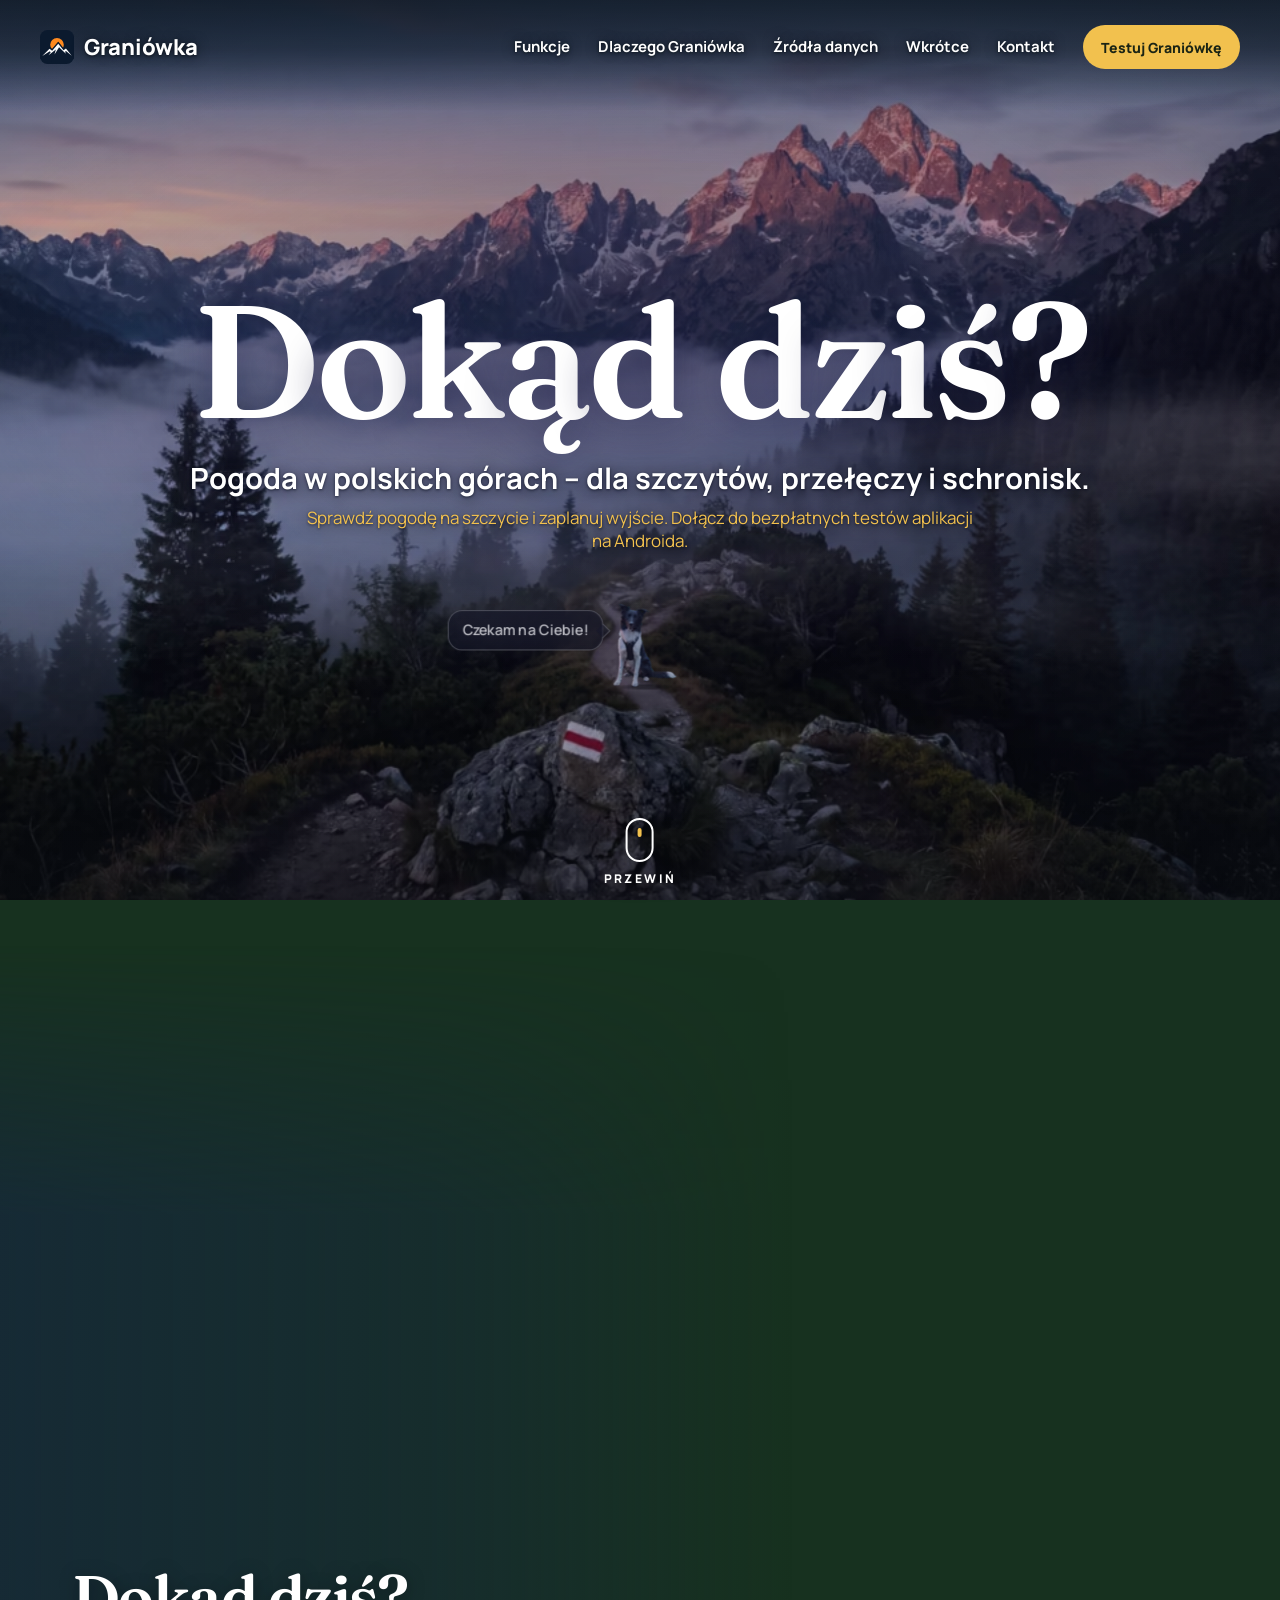
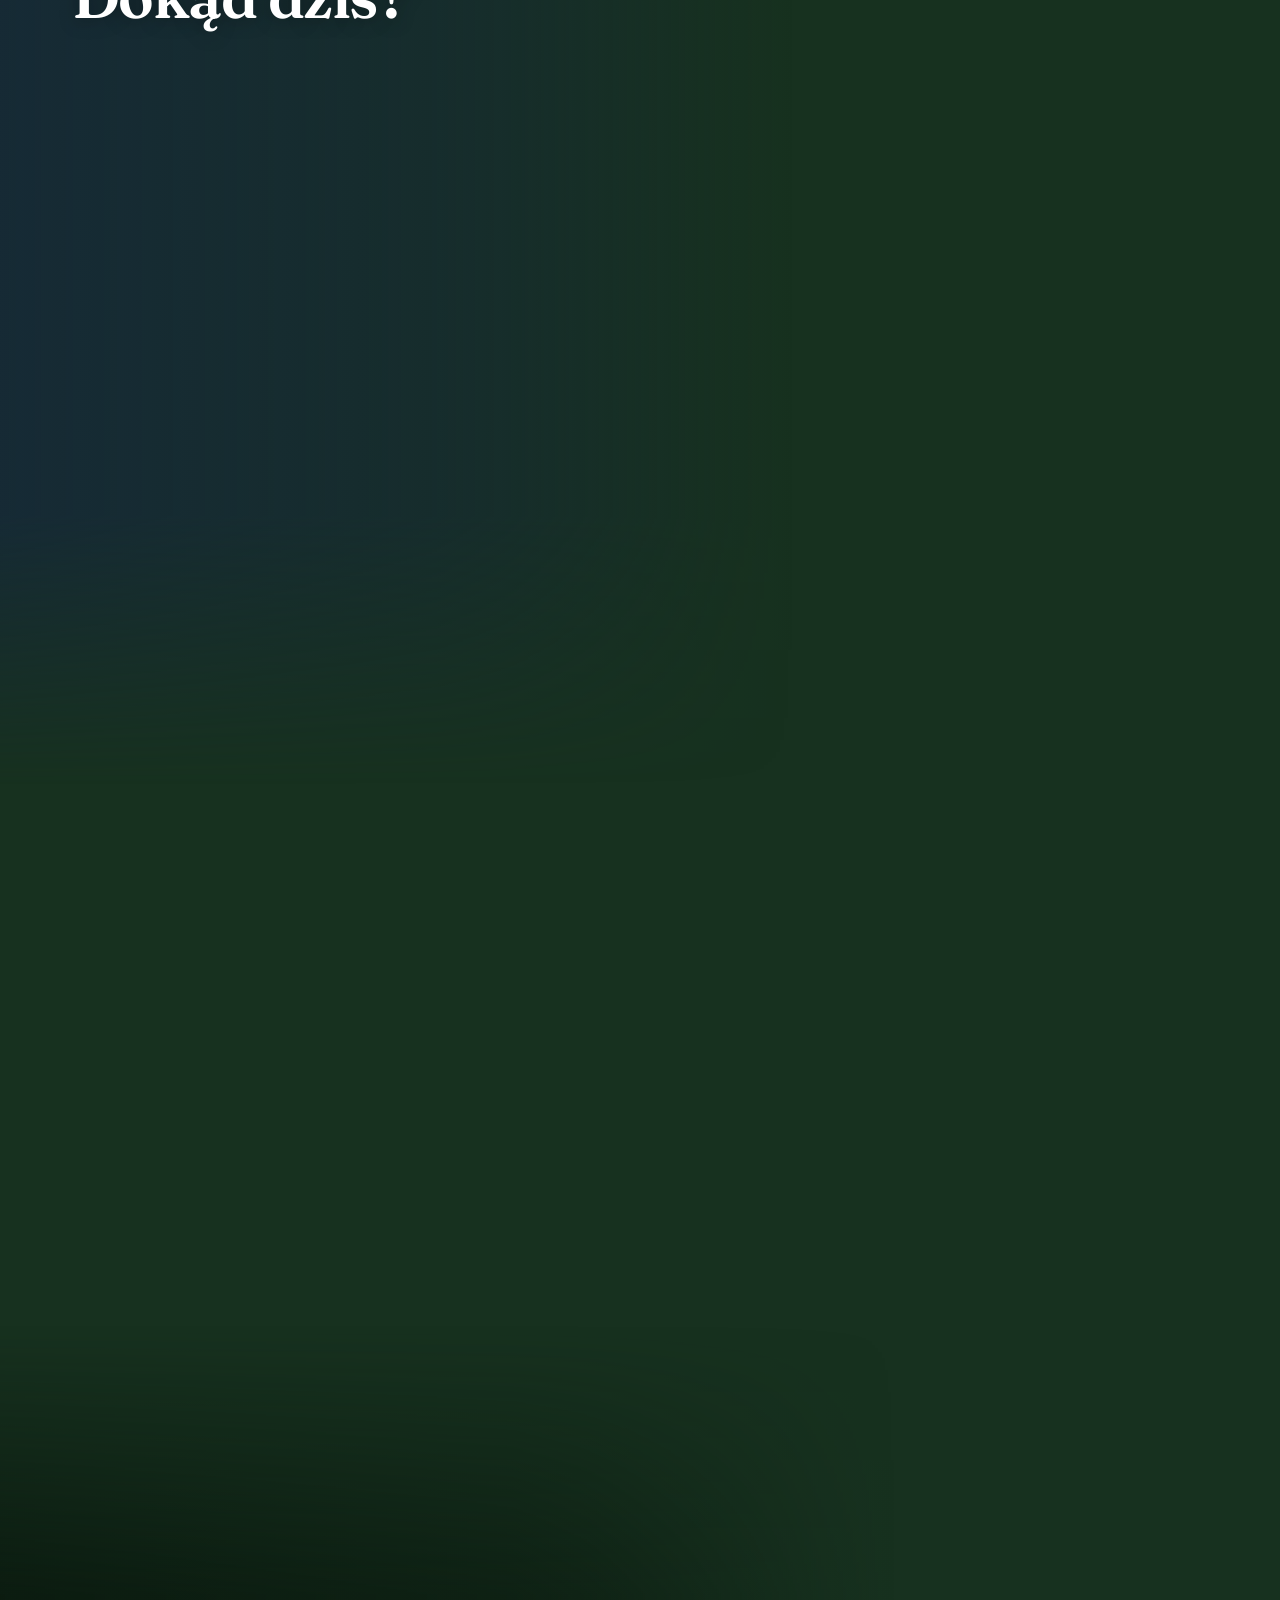
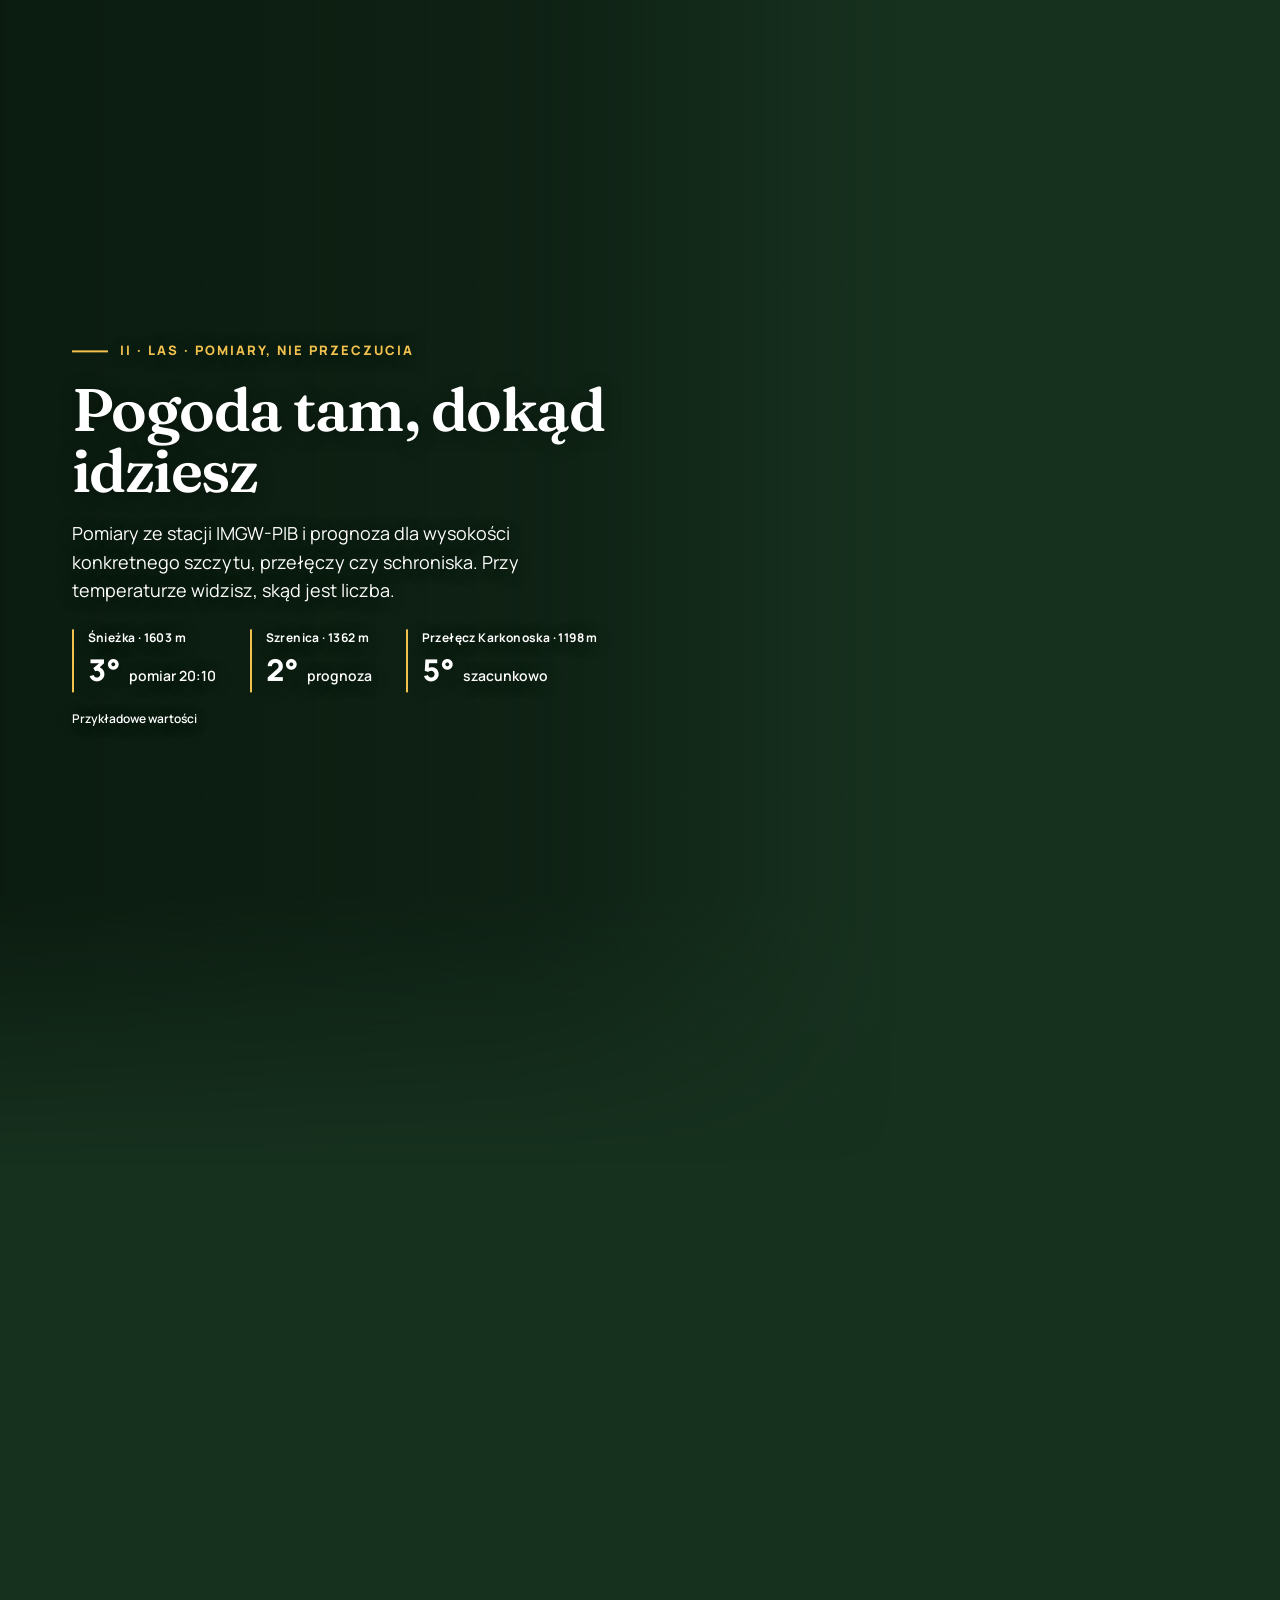
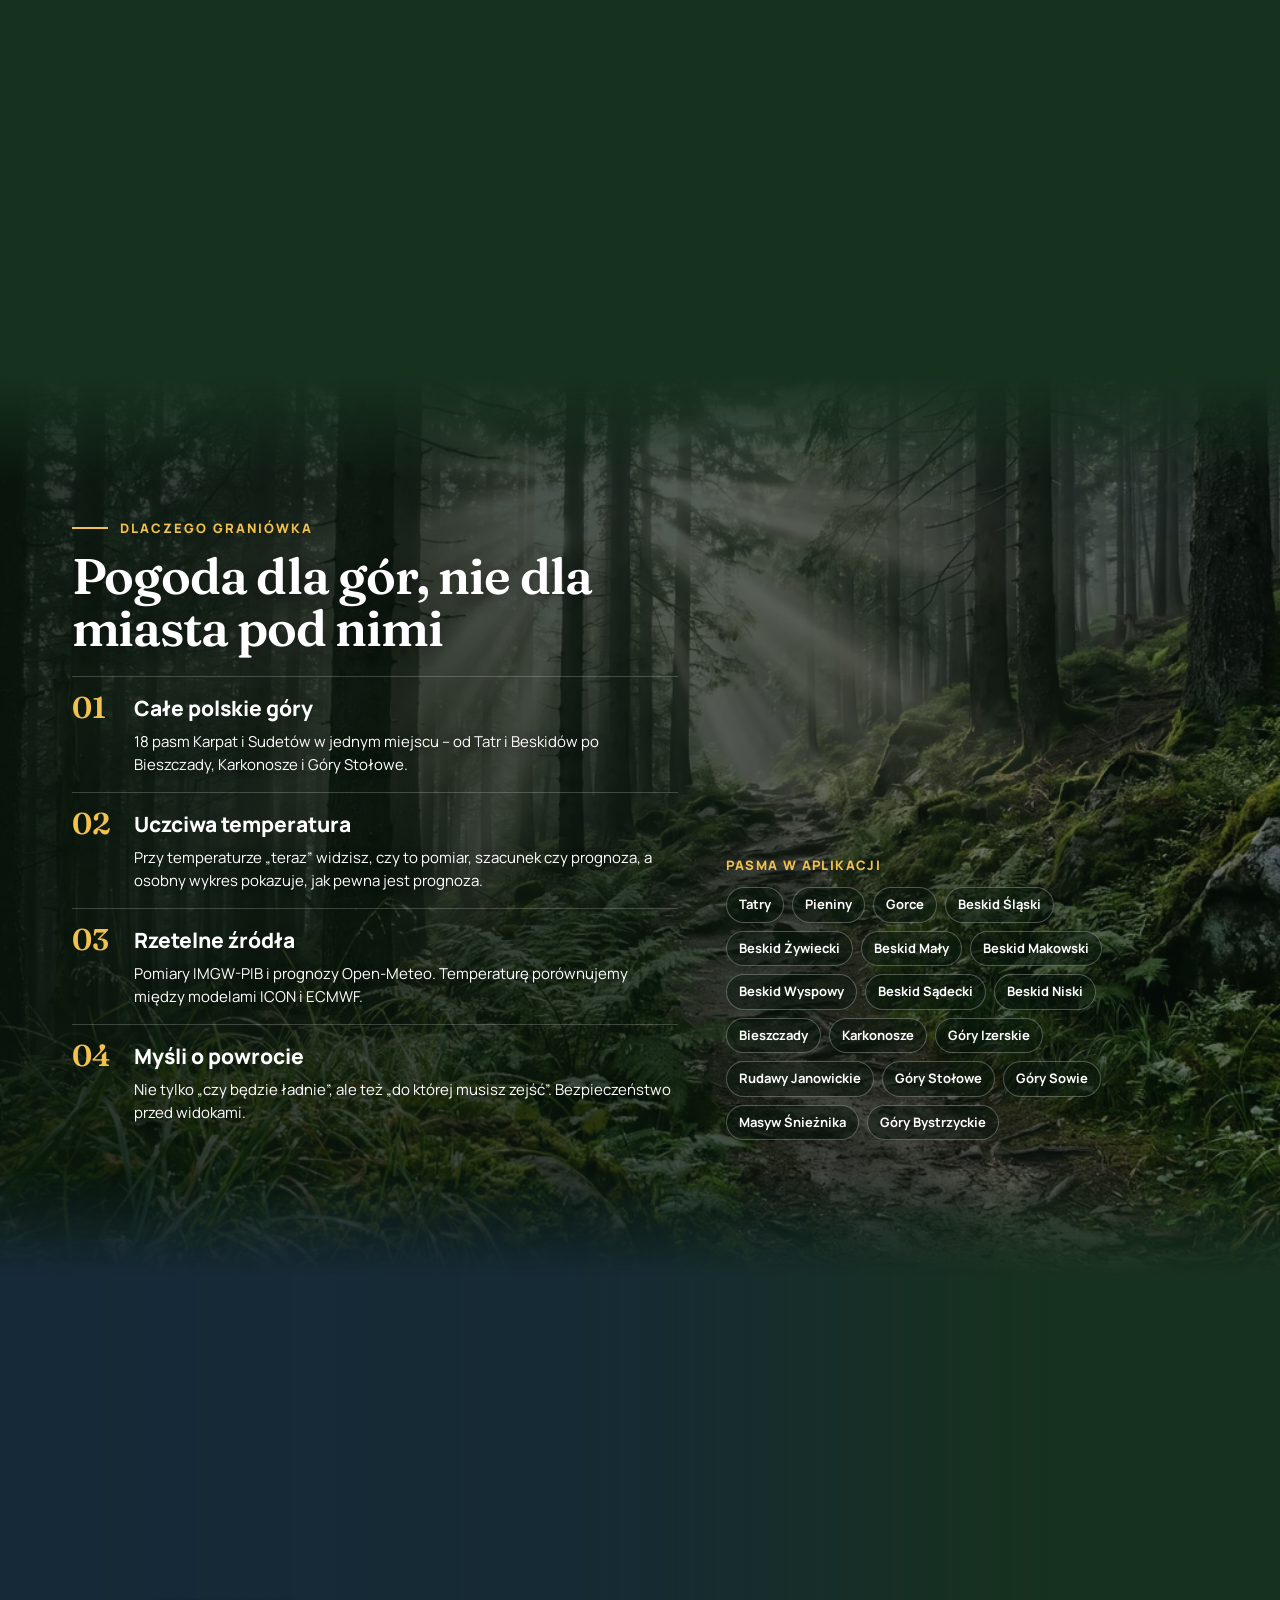
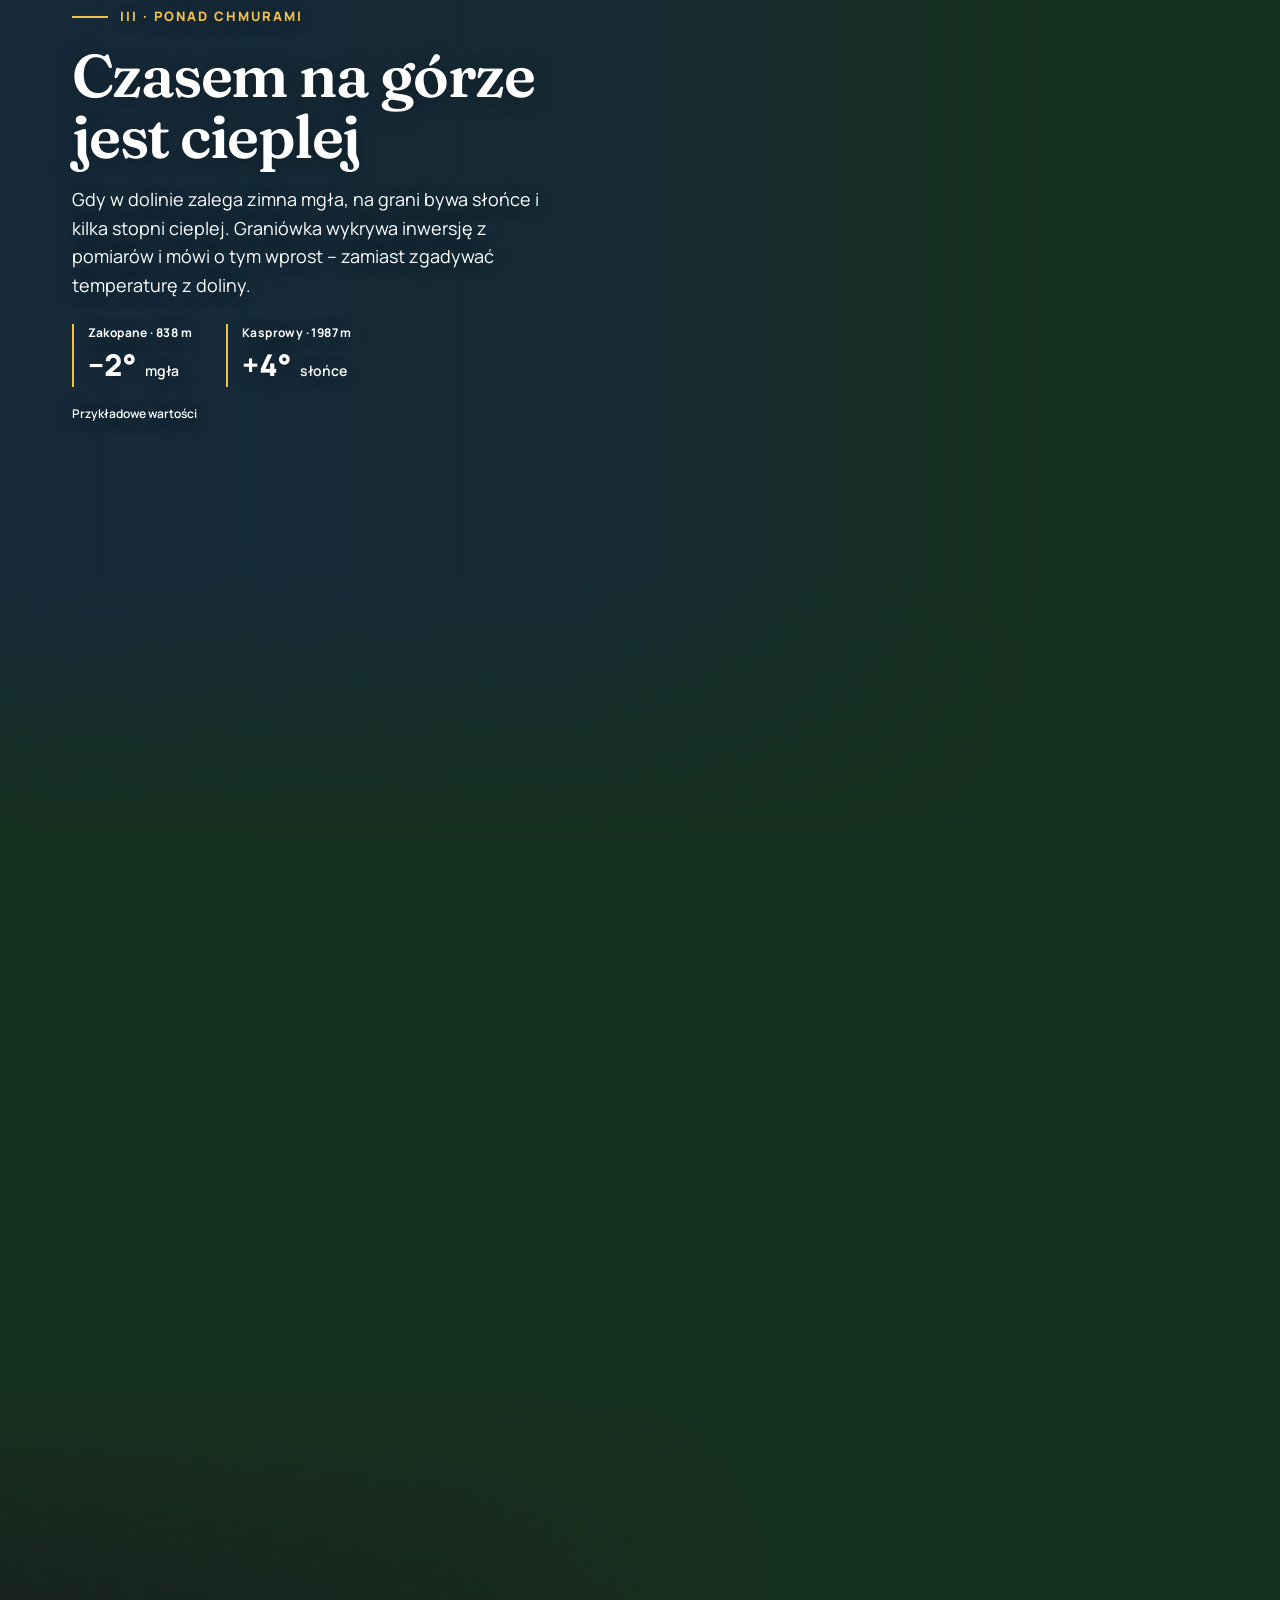
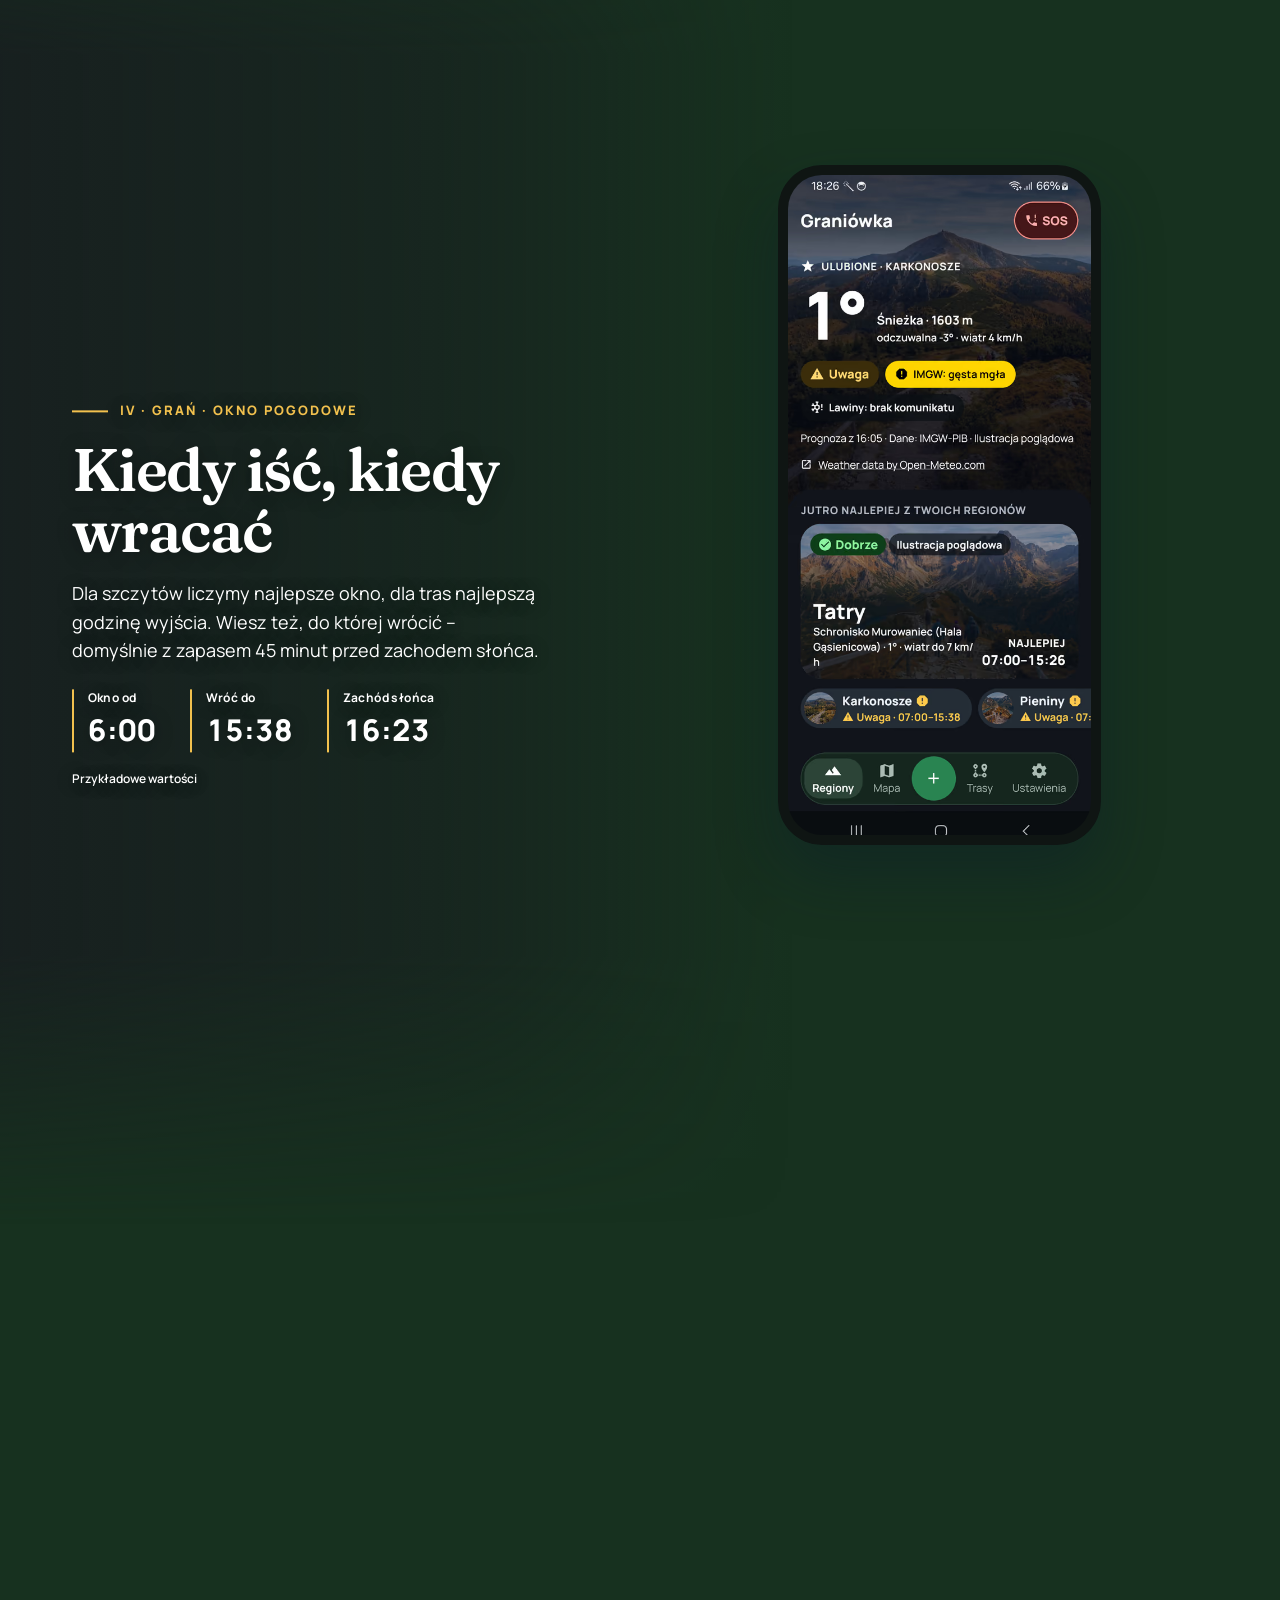
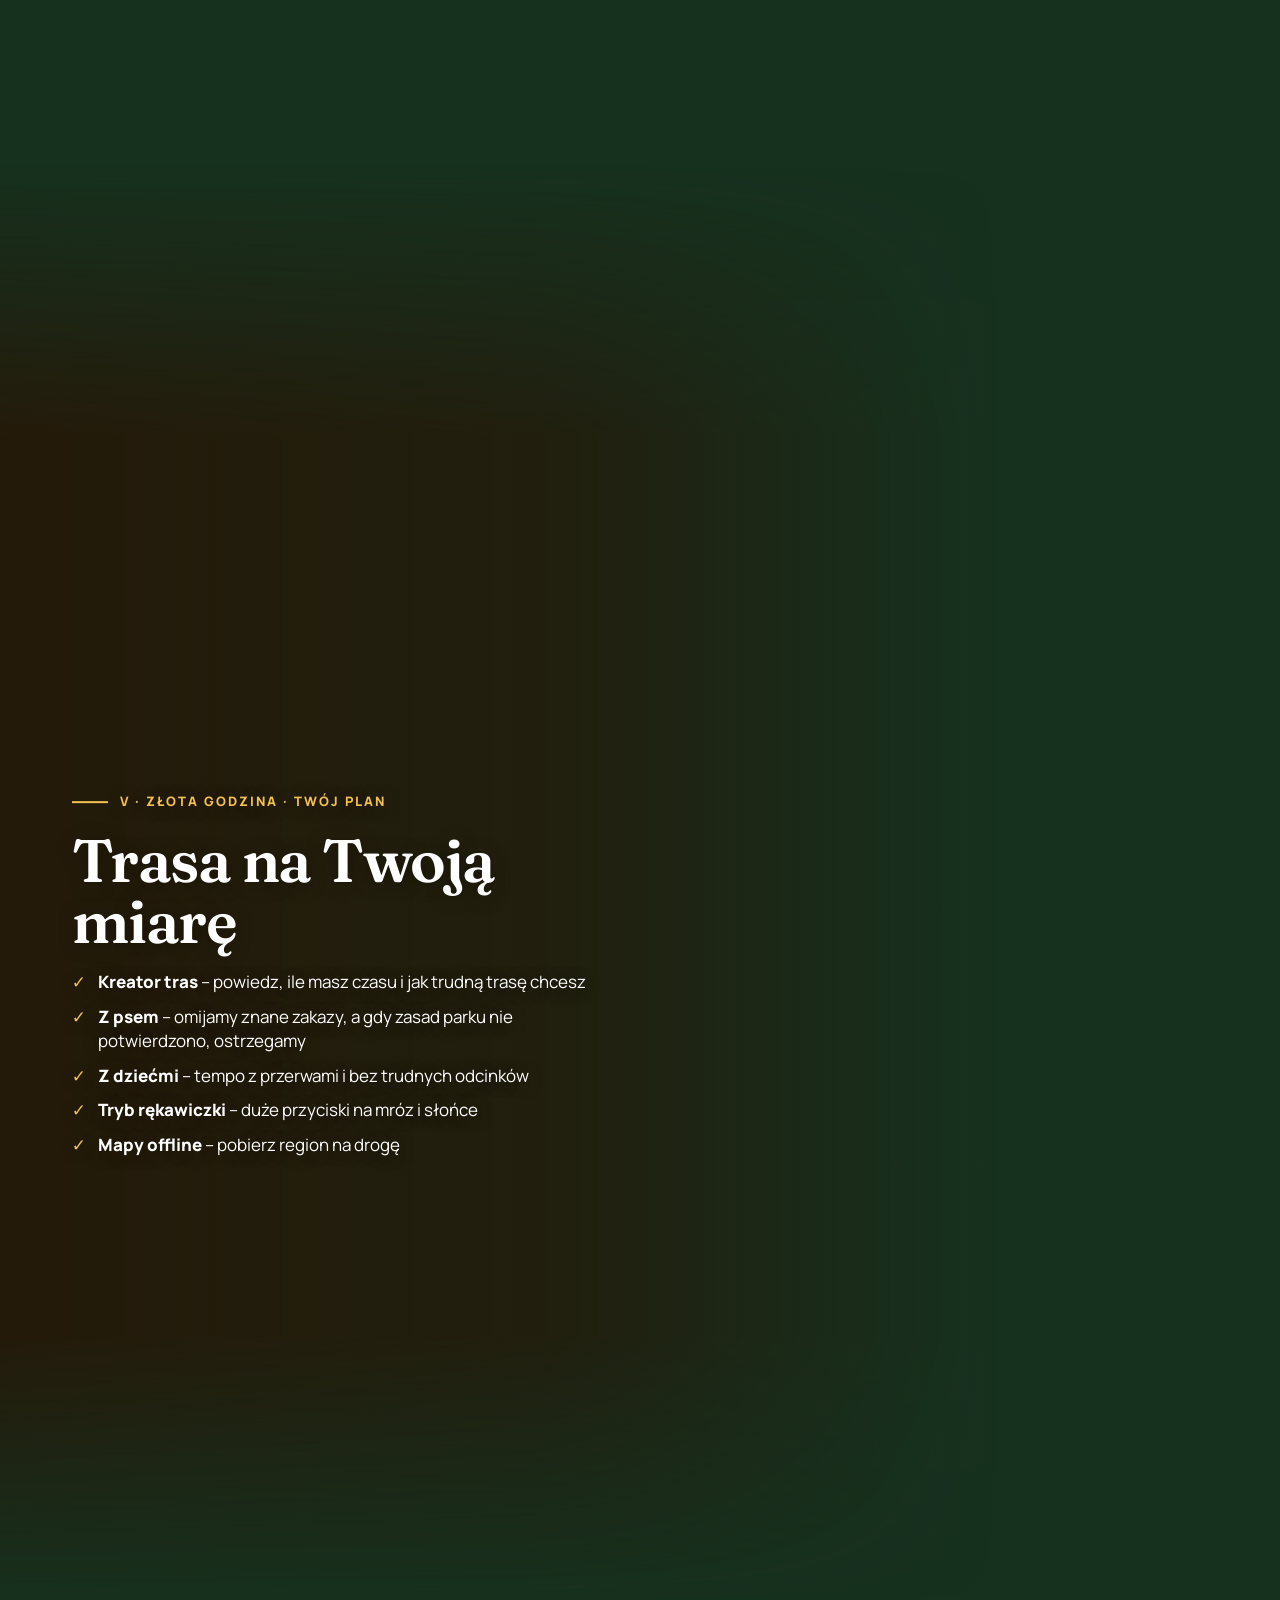
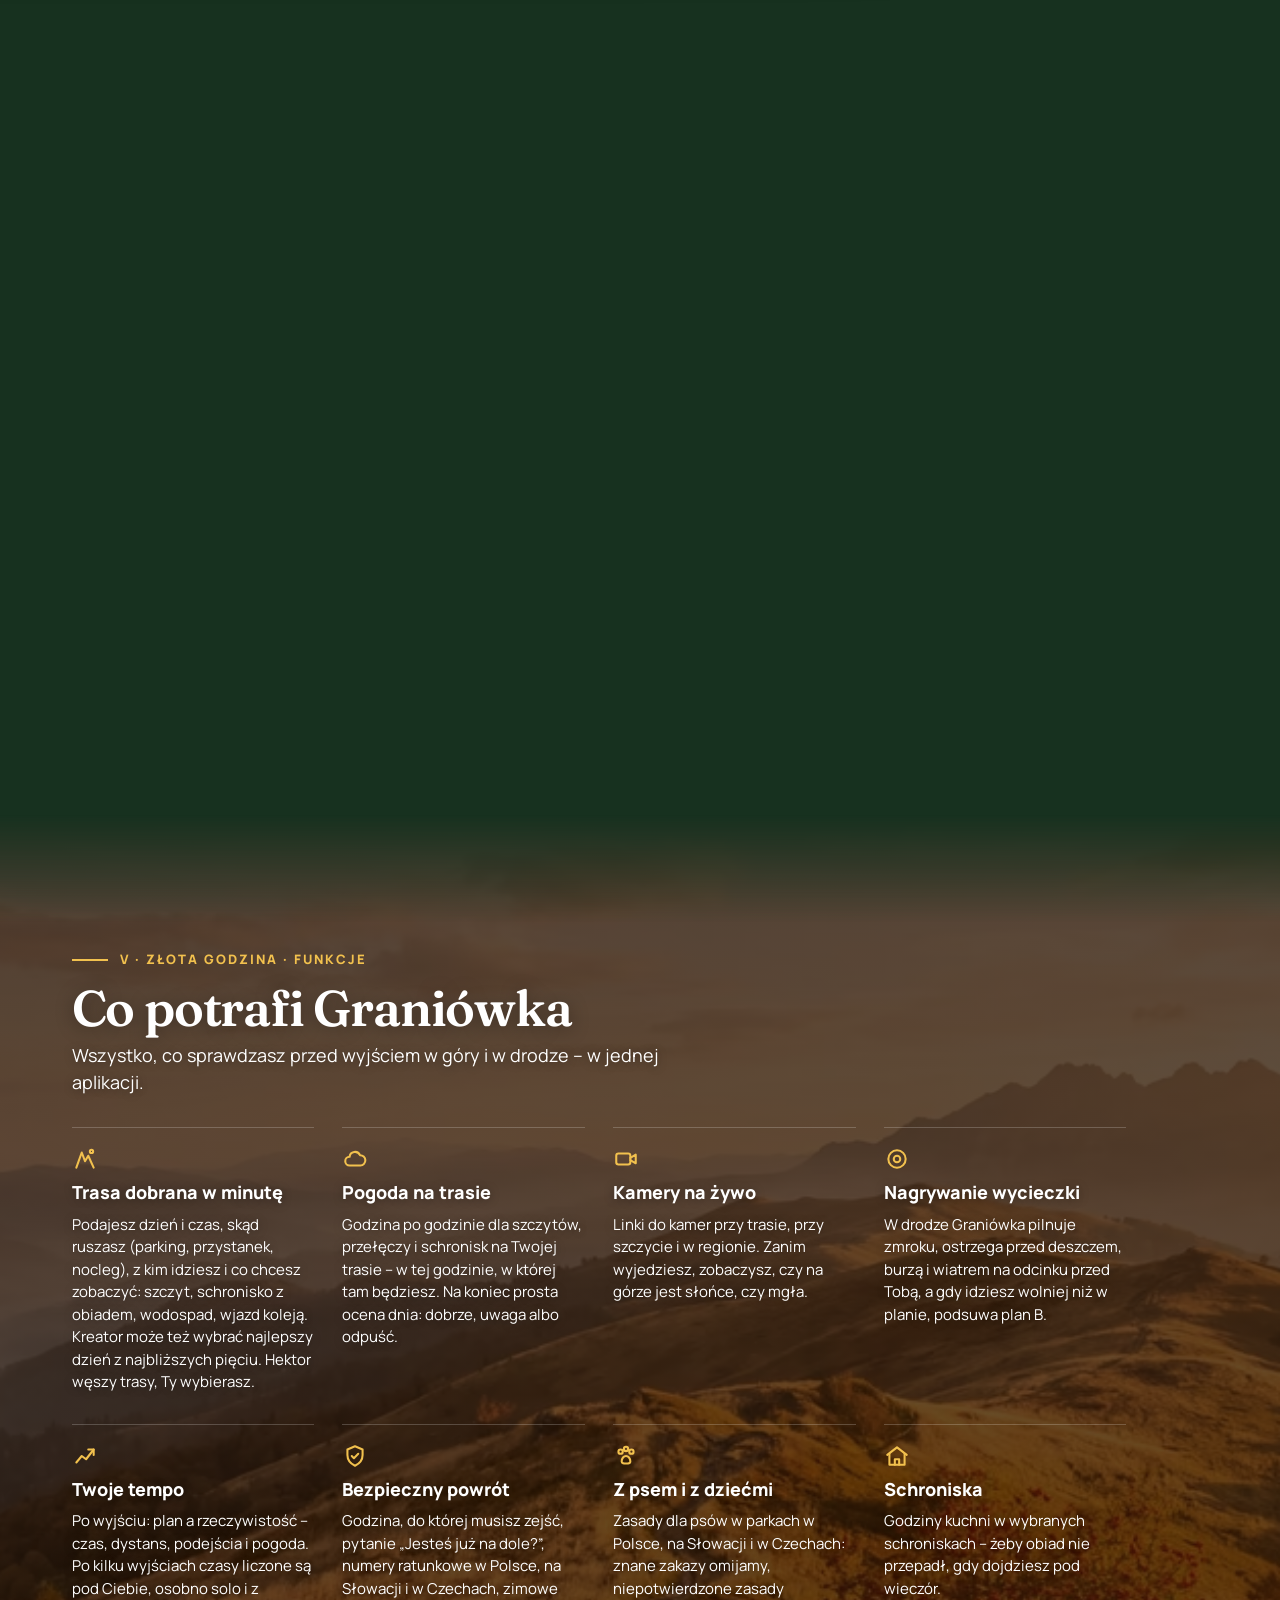
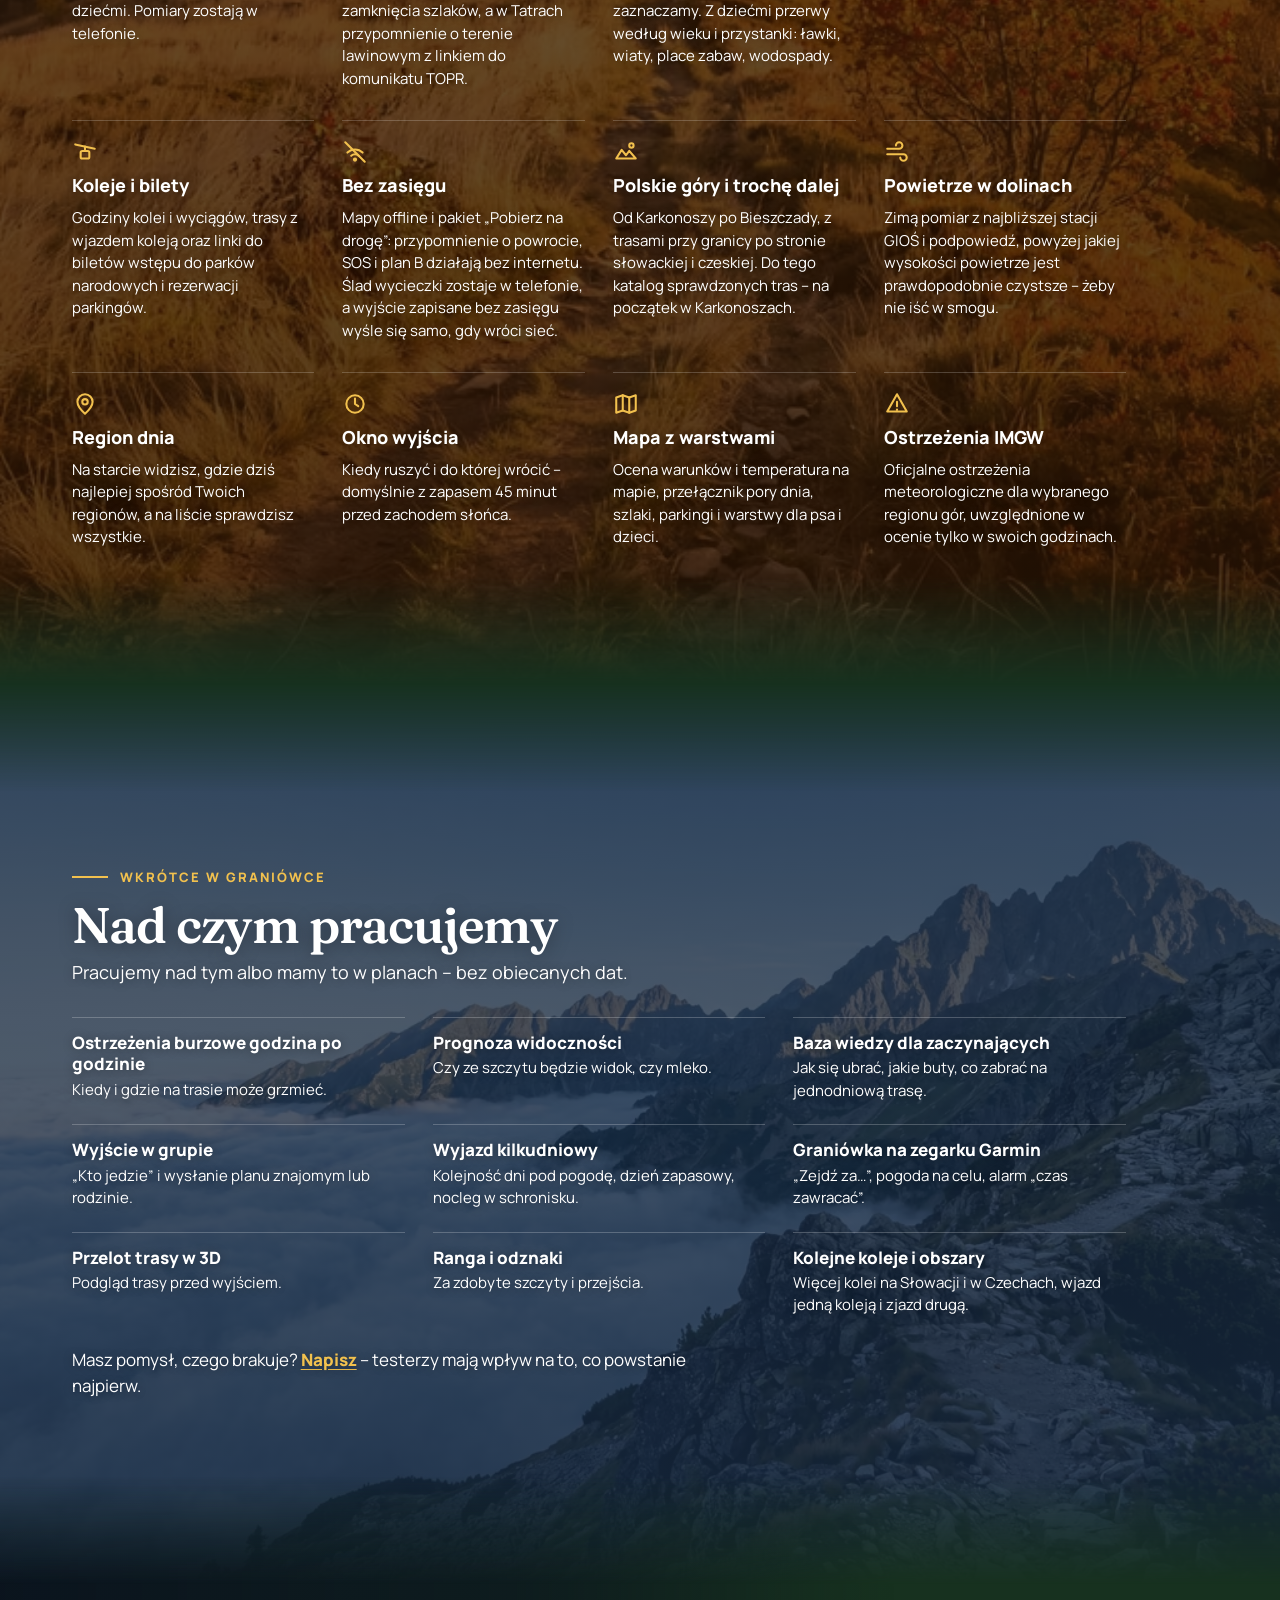
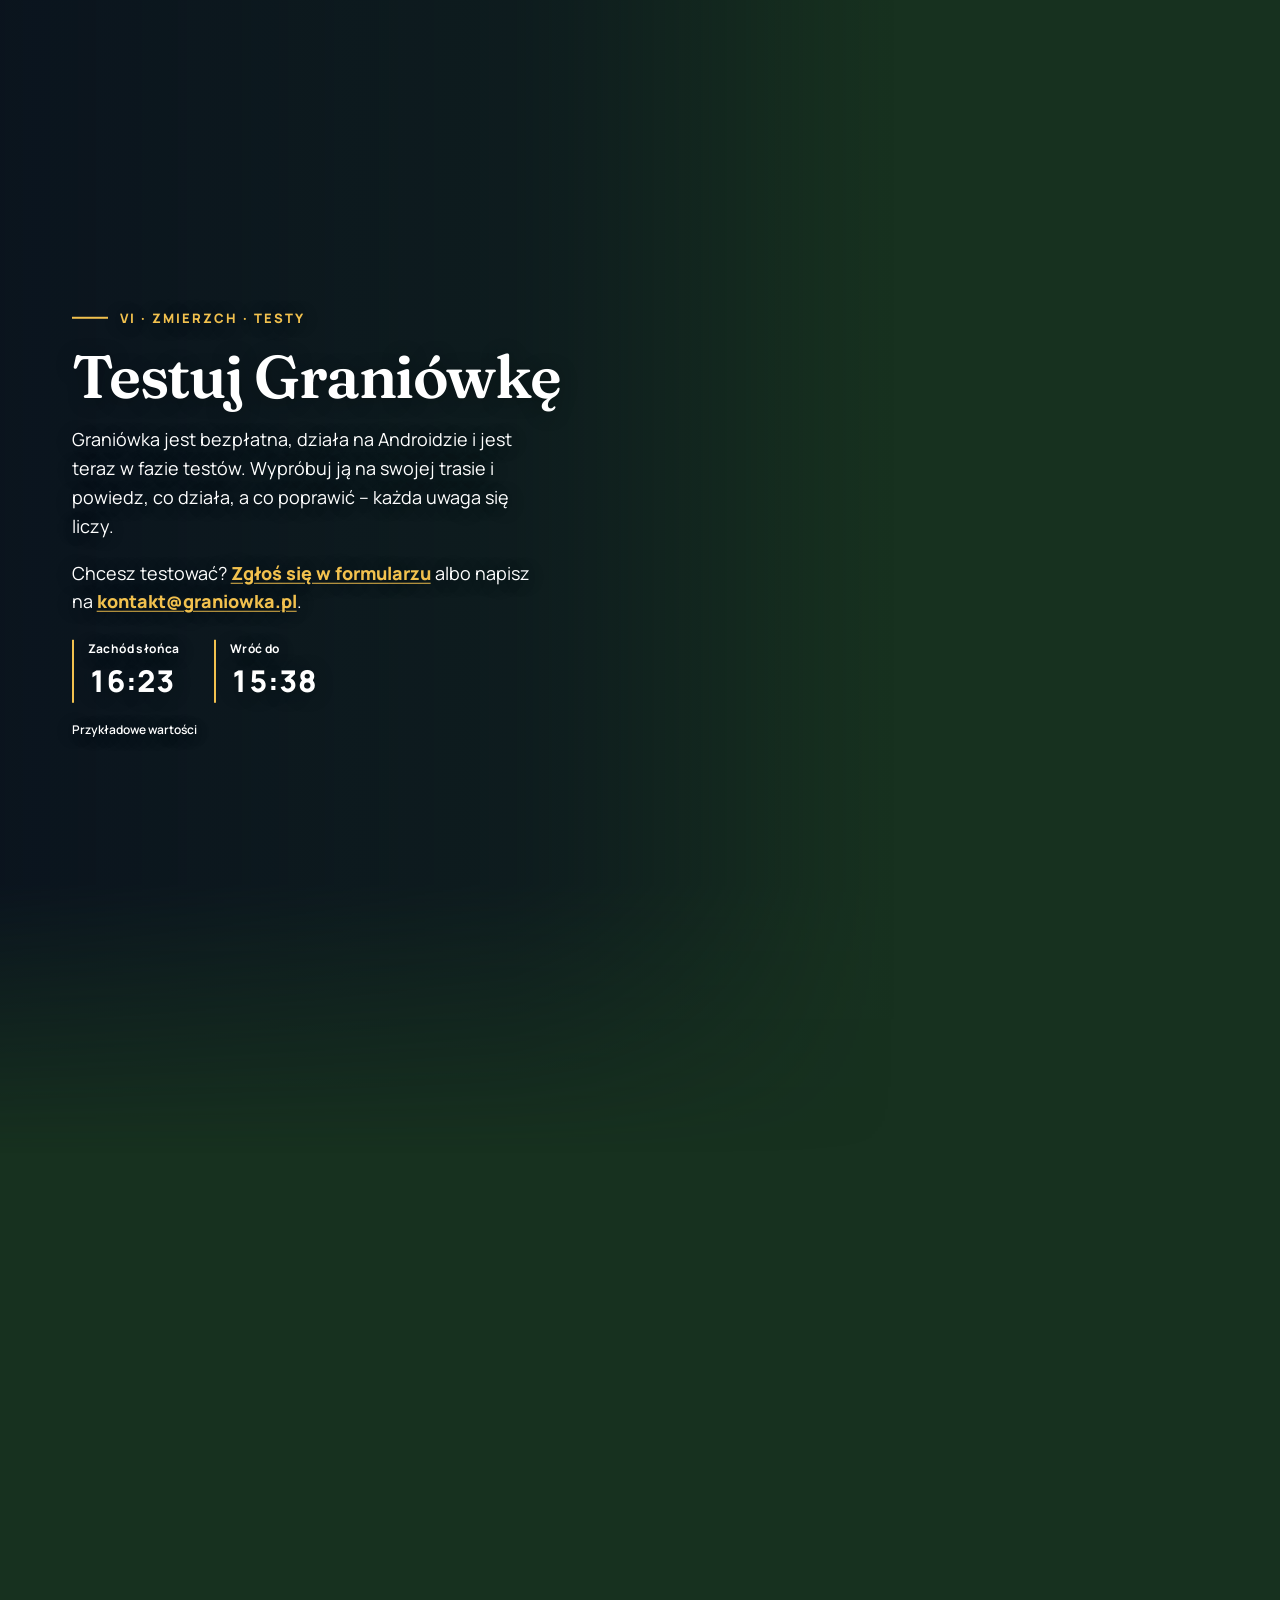
==== commit c54af448: "Publikacja strony Co-Authored-By: Claude Opus 5.5 <noreply@anthropic.com>" ====
--- a/index.html
+++ b/index.html
@@ -38,7 +38,7 @@
         if (matchMedia('(max-width: 767px)').matches) c.add('tel')
       })()
     </script>
-    <script type="module" crossorigin src="/assets/index-6hZkEBwR.js"></script>
+    <script type="module" crossorigin src="/assets/index-kkKcSzt9.js"></script>
     <style>/*! tailwindcss v4.3.4 | MIT License | https://tailwindcss.com */
 *,:after,:before,::backdrop{box-sizing:border-box;border:0 solid;margin:0;padding:0}::file-selector-button{box-sizing:border-box;border:0 solid;margin:0;padding:0}html,:host{-webkit-text-size-adjust:100%;tab-size:4;font-feature-settings:normal;font-variation-settings:normal;-webkit-tap-highlight-color:transparent;font-family:-apple-system,BlinkMacSystemFont,Segoe UI,Roboto,Helvetica Neue,Noto Sans,Arial,sans-serif,Apple Color Emoji,Segoe UI Emoji,Segoe UI Symbol,Noto Color Emoji;line-height:1.5}hr{height:0;color:inherit;border-top-width:1px}abbr:where([title]){-webkit-text-decoration:underline dotted;text-decoration:underline dotted}h1,h2,h3,h4,h5,h6{font-size:inherit;font-weight:inherit}a{color:inherit;-webkit-text-decoration:inherit;-webkit-text-decoration:inherit;-webkit-text-decoration:inherit;-webkit-text-decoration:inherit;text-decoration:inherit}b,strong{font-weight:bolder}code,kbd,samp,pre{font-feature-settings:normal;font-variation-settings:normal;font-family:ui-monospace,SFMono-Regular,Menlo,Monaco,Consolas,Liberation Mono,Courier New,monospace;font-size:1em}small{font-size:80%}sub,sup{vertical-align:baseline;font-size:75%;line-height:0;position:relative}sub{bottom:-.25em}sup{top:-.5em}table{text-indent:0;border-color:inherit;border-collapse:collapse}:-moz-focusring:where(:not(iframe)){outline:auto}progress{vertical-align:baseline}summary{display:list-item}ol,ul,menu{list-style:none}img,svg,video,canvas,audio,iframe,embed,object{vertical-align:middle;display:block}img,video{max-width:100%;height:auto}button,input,select,optgroup,textarea{font:inherit;font-feature-settings:inherit;font-variation-settings:inherit;letter-spacing:inherit;color:inherit;opacity:1;background-color:#0000;border-radius:0}::file-selector-button{font:inherit;font-feature-settings:inherit;font-variation-settings:inherit;letter-spacing:inherit;color:inherit;opacity:1;background-color:#0000;border-radius:0}:where(select:is([multiple],[size])) optgroup{font-weight:bolder}:where(select:is([multiple],[size])) optgroup option{padding-inline-start:20px}::file-selector-button{margin-inline-end:4px}::placeholder{opacity:1}@supports (not ((-webkit-appearance:-apple-pay-button))) or (contain-intrinsic-size:1px){::placeholder{color:currentColor}@supports (color:color-mix(in lab, red, red)){::placeholder{color:color-mix(in oklab, currentcolor 50%, transparent)}}}textarea{resize:vertical}::-webkit-search-decoration{-webkit-appearance:none}::-webkit-date-and-time-value{min-height:1lh;text-align:inherit}::-webkit-datetime-edit{display:inline-flex}::-webkit-datetime-edit-fields-wrapper{padding:0}::-webkit-datetime-edit{padding-block:0}::-webkit-datetime-edit-year-field{padding-block:0}::-webkit-datetime-edit-month-field{padding-block:0}::-webkit-datetime-edit-day-field{padding-block:0}::-webkit-datetime-edit-hour-field{padding-block:0}::-webkit-datetime-edit-minute-field{padding-block:0}::-webkit-datetime-edit-second-field{padding-block:0}::-webkit-datetime-edit-millisecond-field{padding-block:0}::-webkit-datetime-edit-meridiem-field{padding-block:0}::-webkit-calendar-picker-indicator{line-height:1}:-moz-ui-invalid{box-shadow:none}button,input:where([type=button],[type=reset],[type=submit]){appearance:button}::file-selector-button{appearance:button}::-webkit-inner-spin-button{height:auto}::-webkit-outer-spin-button{height:auto}[hidden]:where(:not([hidden=until-found])){display:none!important}@font-face{font-family:Manrope;font-weight:400;font-display:swap;src:url(/fonts/manrope-400.woff2)format("woff2")}@font-face{font-family:Manrope;font-weight:600;font-display:swap;src:url(/fonts/manrope-600.woff2)format("woff2")}@font-face{font-family:Manrope;font-weight:700;font-display:swap;src:url(/fonts/manrope-700.woff2)format("woff2")}@font-face{font-family:Manrope;font-weight:800;font-display:swap;src:url(/fonts/manrope-800.woff2)format("woff2")}@font-face{font-family:Fraunces;font-weight:600;font-display:swap;src:url(/fonts/fraunces-600.woff2)format("woff2");unicode-range:U+??,U+2000-206F,U+2190-2193,U+2212}@font-face{font-family:Fraunces;font-weight:600;font-display:swap;src:url(/fonts/fraunces-600-pl.woff2)format("woff2");unicode-range:U+100-17F}:root{--zielen:#17311f;--zloty:#f2c14e;--pin:120vh}html{background:var(--zielen);-webkit-text-size-adjust:100%}body{color:#fff;background:var(--zielen);font-family:Manrope,system-ui,sans-serif;overflow-x:clip}a{color:#fff}a:hover{color:var(--zloty)}h1,h2{font-family:Fraunces,Georgia,serif;font-weight:600}:focus-visible{outline:3px solid var(--zloty);outline-offset:3px;border-radius:6px}.przeskok{z-index:50;color:var(--zielen);background:#fff;border-radius:12px;padding:12px 18px;font-weight:800;position:fixed;top:-80px;left:16px}.przeskok:focus{top:12px}#kino{z-index:1;pointer-events:none;width:100vw;height:100lvh;transition:opacity 1.4s;display:block;position:fixed;top:0;left:0}.gora{z-index:20;pointer-events:none;background:linear-gradient(#0c141cc7,#0c141c94 45%,#0c141c00);justify-content:space-between;align-items:center;gap:28px;padding:24px 40px 40px;display:flex;position:fixed;top:0;left:0;right:0}.gora>*{pointer-events:auto}.gora-logo{letter-spacing:-.3px;text-shadow:0 0 12px #080e14bf,0 1px 3px #080e14b3;align-items:center;gap:10px;min-height:44px;font-size:22px;font-weight:800;text-decoration:none;display:flex}.gora-linki{align-items:center;gap:28px;font-size:15px;font-weight:700;display:flex}.gora-linki a{text-shadow:0 0 12px #080e14bf,0 1px 3px #080e14b3;padding:12px 0;text-decoration:none}.gora-linki a.gora-play,.gora-panel a.gora-play{box-sizing:border-box;background:var(--zloty);color:#1b2414;min-height:44px;text-shadow:none;border-radius:22px;align-items:center;padding:0 18px;font-size:14px;font-weight:800;display:flex}.gora-panel a.gora-play{justify-content:center;margin:6px 0 10px}.gora-linki a.gora-play:hover,.gora-panel a.gora-play:hover{color:#1b2414;background:#ffd877}.gora-menu{display:none;position:relative}.gora-menu summary{cursor:pointer;background:#101e1680;border-radius:22px;justify-content:center;align-items:center;width:44px;height:44px;list-style:none;display:flex}.gora-menu summary::-webkit-details-marker{display:none}.gora-panel{background:#101e16f5;border-radius:20px;flex-direction:column;min-width:230px;padding:8px 18px;font-size:15px;font-weight:700;display:flex;position:absolute;top:52px;right:0}.gora-panel a{padding:13px 0;text-decoration:none}.etapy{z-index:15;flex-direction:column;gap:6px;transition:opacity .4s;display:flex;position:fixed;top:50%;right:32px;transform:translateY(-50%)}.etapy:before{content:"";background:#ffffff59;width:1px;position:absolute;top:12px;bottom:12px;right:4.5px}.etapy a{color:#fff;pointer-events:none;justify-content:flex-end;align-items:center;gap:10px;min-height:26px;font-size:13px;font-weight:700;text-decoration:none;display:flex;position:relative}.etap-nazwa{opacity:0;white-space:nowrap;text-shadow:0 0 10px #000c,0 1px 3px #000c;transition:opacity .25s}.etap-kropka{pointer-events:auto;flex-shrink:0;width:10px;height:26px;position:relative}.etap-kropka:before{content:"";background:#ffffffbf;border-radius:50%;width:7px;height:7px;transition:all .25s;position:absolute;top:9.5px;left:1.5px;box-shadow:0 0 4px #0009}.etap-kropka:after{content:"";position:absolute;inset:0 -9px}.etapy a:hover .etap-nazwa,.etapy a:focus-visible .etap-nazwa,.etapy a[aria-current=true] .etap-nazwa{opacity:1}.etapy a[aria-current=true] .etap-nazwa{color:#fff}.etapy a:hover .etap-kropka:before{background:#fff}.etapy a[aria-current=true] .etap-kropka:before{background:var(--zloty);width:10px;height:10px;top:8px;left:0;box-shadow:0 0 0 3px #f2c14e4d,0 0 12px #f2c14ecc}.gl .etapy.ukryte,.gl .postep.ukryte{opacity:0}.gl .etapy.ukryte .etap-kropka{pointer-events:none}.gl .etapy.ukryte:focus-within{opacity:1}.postep{z-index:15;grid-template-columns:repeat(6,minmax(0,1fr));gap:6px;transition:opacity .4s;display:none;position:fixed;top:74px;left:20px;right:20px}.postep span{background:#ffffff73;border-radius:2px;height:4px;transition:background .3s}.postep span.zrobione{background:var(--zloty)}.przechyl-zgoda{left:14px;bottom:calc(14px + env(safe-area-inset-bottom));z-index:15;color:#fff;background:#0a101699;border:2px solid #ffffffd9;border-radius:22px;width:104px;min-height:44px;padding:4px 10px;font-size:12px;font-weight:700;line-height:1.15;position:fixed}.scena{position:relative}.scena-wew{height:100svh;min-height:560px;position:relative;overflow:hidden}.scena-tlo,.scena-tlo img,#wejscie-media img,#wejscie-media video{object-fit:cover;width:100%;height:100%;display:block;position:absolute;inset:0}#wejscie-media,#wejscie-nad{width:100%;height:100svh;min-height:560px;position:absolute;top:0;left:0}#wejscie-media{z-index:0;overflow:hidden}#wejscie-nad{z-index:3;pointer-events:none;--tytul:clamp(64px, 12.5vw, 200px);--tytul-y:40%}#wejscie-nad a{pointer-events:auto}main{z-index:2;position:relative}.tylko-czytnik{clip-path:inset(50%);width:1px;height:1px;position:absolute;overflow:hidden}.scena-tresc{z-index:2;height:100%;position:relative}.gl .scena .scena-tlo{display:none}.gl .scena-wew{overflow:visible}.gl #wejscie-media{height:100lvh;position:fixed}.gl #wejscie-nad{position:fixed}.tel.gl .scena{height:calc(100svh + var(--pin))}.tel.gl .scena-wew{position:sticky;top:0}.tel.gl .scena.bez-pinu{height:auto}.tel.gl .scena.bez-pinu .scena-wew{position:relative}.scena.bez-pinu .scena-wew{height:auto;min-height:100svh}.przyciemnienie{z-index:10;opacity:0;pointer-events:none;background:#0b0f12;display:none;position:fixed;inset:0}.js:not(.gl) .przyciemnienie{display:block}#wejscie-media video{opacity:0;transition:opacity 1.4s}#wejscie-media video.gra{opacity:1}.gl.tel:not(.oszczedny) #wejscie-media img,.gl.tel:not(.oszczedny) #wejscie-media video{transform:scale(1.1)}.wejscie-zaslona{z-index:0;background:radial-gradient(75% 55% at 50% 40%,#18183a80,#18183a1a 75%),linear-gradient(#18183a47,#18183a00 60%,#0a101273);position:absolute;inset:0}.wejscie-tytul{left:50%;top:var(--tytul-y);z-index:3;white-space:nowrap;font-family:Fraunces,Georgia,serif;font-size:var(--tytul);letter-spacing:-.025em;text-shadow:0 4px 40px #14143c8c;transform-origin:0 0;will-change:transform;font-weight:600;line-height:1.02;position:absolute;transform:translate(-50%,-50%)}.wejscie-tytul .litera{display:inline-block}.wejscie-pod{left:20px;right:20px;top:calc(var(--tytul-y) + var(--tytul) * .62);z-index:3;text-align:center;text-shadow:0 1px 3px #0a0e1eb3,0 2px 16px #0a0e1ebf;font-size:21px;font-weight:700;line-height:1.35;transition:opacity .3s;position:absolute}.przewiniete .wejscie-pod{opacity:0}.wejscie-pod-1{white-space:nowrap;font-size:calc(var(--tytul) * .1825);display:block}.wejscie-pod-2{max-width:40em;color:var(--zloty);margin:8px auto 0;font-size:17px;font-weight:400;display:block}.dalej{left:50%;bottom:calc(6px + env(safe-area-inset-bottom));z-index:15;color:#fff;letter-spacing:2.4px;text-transform:uppercase;white-space:nowrap;filter:drop-shadow(0 2px 8px #0006);text-shadow:0 1px 6px #0009;flex-direction:column;align-items:center;gap:8px;padding:6px 12px;font-size:12px;font-weight:800;text-decoration:none;display:flex;position:fixed;transform:translate(-50%)}.dalej:focus-visible{outline-offset:2px;border-radius:10px;outline:2px solid #fff}.myszka{box-sizing:border-box;border:2px solid #fff;border-radius:16px;justify-content:center;width:28px;height:44px;padding-top:8px;display:flex}.myszka-kolko{background:#f2c14e;border-radius:2px;width:4px;height:9px}.strzalka,.strzalka-gora{display:none}@media (pointer:coarse){.myszka{display:none}.strzalka{display:block}}.na-gore .myszka,.na-gore .strzalka{display:none}.na-gore .strzalka-gora{display:block}.js:not(.ogranicz-ruch) .myszka-kolko{animation:1.8s ease-in-out infinite myszka-kolko}.js:not(.ogranicz-ruch) .strzalka{animation:1.4s ease-in-out infinite strzalka}@keyframes myszka-kolko{0%{opacity:1;transform:translateY(0)}70%{opacity:0;transform:translateY(12px)}to{opacity:0;transform:translateY(0)}}@keyframes strzalka{0%,to{transform:translateY(0)}50%{transform:translateY(6px)}}.hektor-warstwa{pointer-events:none;position:absolute;inset:0;overflow:hidden;container-type:size}#hektor-wejscie{z-index:1;width:100%;height:100svh;min-height:560px;bottom:auto;right:auto}.hektor-szlak{--cw:max(100cqw, calc(100cqh * 16 / 9));--ch:max(100cqh, calc(100cqw * 9 / 16));left:calc(50% + var(--hx) * var(--cw));top:calc(50% + var(--hy) * var(--ch));width:calc(var(--hw) * var(--cw));aspect-ratio:var(--hasp);transform-origin:50% 100%;position:absolute;transform:translate(-50%,-100%)}.hektor-szlak img{width:100%;height:auto;display:block;position:relative}.hektor-cien{aspect-ratio:90/12;background:radial-gradient(closest-side,#00000073 45%,#0000);border-radius:50%;width:90%;position:absolute;bottom:0;left:5%;transform:translateY(50%)}.hektor-dymek{white-space:nowrap;-webkit-backdrop-filter:blur(16px);backdrop-filter:blur(16px);background:#14162880;border:1px solid #ffffff4d;border-radius:14px;margin-right:10px;padding:9px 13px;font-size:14px;font-weight:600;line-height:1.3;position:absolute;top:8%;right:100%}.hektor-dymek:after{content:"";background:#14162880;border-top:1px solid #ffffff4d;border-right:1px solid #ffffff4d;width:10px;height:10px;margin-top:-5px;position:absolute;top:50%;right:-6px;transform:rotate(45deg)}.js:not(.ogranicz-ruch) .hektor-dymek{opacity:0;transition:opacity .25s,visibility .25s}.js:not(.ogranicz-ruch):not(.gl) .hektor-dymek,.js:not(.ogranicz-ruch) .widoczny .hektor-dymek{animation:.5s 1s forwards dymek}.przewiniete .hektor-dymek{visibility:hidden;opacity:0!important;animation:none!important}@keyframes dymek{0%{opacity:0;transform:translateY(6px)}to{opacity:1;transform:none}}.js.tel:not(.ogranicz-ruch):not(.oszczedny) #hektor-wejscie{display:none}#hektory{z-index:2;pointer-events:none;width:100vw;height:100lvh;position:fixed;top:0;left:0;overflow:hidden}#hektory .hektor-szlak{visibility:hidden;opacity:0;transition:opacity .25s;display:none;top:0;left:0}#hektory .hektor-szlak.blisko{display:block}.gl .scena .hektor-warstwa,.gl #hektor-wejscie{display:none}.cien{z-index:1;background:linear-gradient(90deg, rgba(var(--c), var(--a1)) 0%, rgba(var(--c), var(--a2)) var(--s1), rgba(var(--c), calc(var(--a2) * .84)) calc(var(--s1) + (var(--s2) - var(--s1)) * .2), rgba(var(--c), calc(var(--a2) * .5)) calc(var(--s1) + (var(--s2) - var(--s1)) * .5), rgba(var(--c), calc(var(--a2) * .16)) calc(var(--s1) + (var(--s2) - var(--s1)) * .8), rgba(var(--c), 0) var(--s2));position:absolute;inset:0}.gl .cien{inset:-30vh 0;-webkit-mask-image:linear-gradient(#0000,#000 30vh calc(100% - 30vh),#0000);mask-image:linear-gradient(#0000,#000 30vh calc(100% - 30vh),#0000)}.scena{--c:22, 40, 62;--a1:.72;--a2:.45;--s1:34%;--s2:62%}#las{--c:8, 22, 12;--a1:.78;--a2:.58;--s1:40%;--s2:70%}#chmury{--a1:.84;--a2:.72;--s1:44%;--s2:82%}#gran{--c:24, 28, 32;--a1:.8;--a2:.5;--t2:.8;--t3:52%;--t4:80%}#zlota{--c:40, 20, 4;--a1:.78;--a2:.62;--s1:42%;--s2:78%;--t2:.8;--t3:52%;--t4:80%}#zmierzch{--c:8, 14, 30;--a1:.82;--a2:.6;--s1:40%;--s2:70%}.dolina-tekst,.karta{box-sizing:border-box;text-shadow:0 2px 18px #00000059;flex-direction:column;gap:18px;width:min(540px,44vw);display:flex;position:absolute;top:50%;left:clamp(40px,5.6vw,96px);transform:translateY(-50%)}.znacznik{letter-spacing:2px;color:var(--zloty);text-transform:uppercase;align-items:center;gap:12px;font-size:13px;font-weight:800;display:flex}.znacznik:before{content:"";background:var(--zloty);flex-shrink:0;width:36px;height:2px}.dolina-tekst h1{letter-spacing:-1.5px;white-space:nowrap;font-size:60px;line-height:1.02}.karta h2{letter-spacing:-1.5px;font-size:60px;line-height:1.02}.dolina-tekst p,.karta>p{color:#fff;max-width:470px;font-size:18px;font-weight:500;line-height:1.6}.gl .dolina-tekst h1{visibility:hidden}.gl .dolina-tekst h1.widoczny{visibility:visible}.przyciski{text-shadow:none;flex-wrap:wrap;align-items:center;gap:12px;margin-top:4px;display:flex}.przycisk{box-sizing:border-box;border-radius:24px;align-items:center;min-height:48px;padding:0 20px;font-size:15px;font-weight:800;text-decoration:none;display:flex}.przycisk-zloty,a.przycisk-zloty:hover{background:var(--zloty);color:#1b2414}a.przycisk-zloty:hover{background:#ffd877}.przycisk-obrys{color:#fff;background:#0a101640;border:2px solid #ffffffd9}.podpis{color:#fff;font-size:12px;font-weight:600}.tylko-telefon{display:none}.liczby{flex-wrap:wrap;gap:16px 34px;margin-top:6px;display:flex}.liczba{border-left:2px solid var(--zloty);padding-left:14px}.liczba-nazwa{letter-spacing:.4px;font-size:12px;font-weight:700}.liczba-dane{align-items:baseline;gap:8px;display:flex}.liczba-dane b{font-variant-numeric:tabular-nums;font-size:30px;font-weight:800}.liczba-dane span{font-size:14px;font-weight:600}.lista{flex-direction:column;gap:10px;font-size:17px;font-weight:500;line-height:1.45;display:flex}.lista li{align-items:baseline;gap:12px;display:flex}.lista li>span{color:var(--zloty);flex-shrink:0;font-weight:800}.lista b{font-weight:800}.telefon{aspect-ratio:29/61;background:#0f1513;border-radius:44px;height:min(76vh,680px);padding:10px;position:absolute;top:50%;right:clamp(120px,14vw,240px);transform:translateY(-50%);box-shadow:0 30px 60px #0a1e2873}.telefon img{object-fit:cover;object-position:top;border-radius:34px;width:100%;height:100%;display:block}.stopka{z-index:3;color:#fff;background:#0b1020;flex-direction:column;gap:10px;padding:28px clamp(40px,5.6vw,96px) 92px;font-size:13px;font-weight:600;display:flex;position:relative}.stopka-glowne,.stopka-dodatki{flex-wrap:wrap;align-items:center;gap:4px 12px;display:flex}.stopka-glowne{font-size:14px;font-weight:700}.stopka-dodatki{color:#c9d2e0;gap:4px 22px}.stopka a{align-items:center;min-height:32px;text-decoration:underline;display:inline-flex}.podstrona .stopka{padding-bottom:calc(28px + env(safe-area-inset-bottom))}.sekcja{z-index:3;color:#fff;position:relative;overflow:hidden}.sekcja .scena-tlo{z-index:0}.sekcja-cien{z-index:1;position:absolute;inset:0}.gl .sekcja{-webkit-mask-image:linear-gradient(#0000,#000 12vh calc(100% - 12vh),#0000);mask-image:linear-gradient(#0000,#000 12vh calc(100% - 12vh),#0000)}.sekcja-wew{z-index:2;box-sizing:border-box;min-height:100svh;padding:max(120px,15vh) clamp(40px,5.6vw,96px);position:relative}.sekcja h2{letter-spacing:-1.2px;text-shadow:0 2px 18px #00000059;line-height:1.04}.sekcja p{text-shadow:0 1px 10px #00000059}.sekcja-dlaczego .sekcja-cien{background:linear-gradient(90deg,#08160cdb,#08160cb8 48%,#08160c75 100%)}.sekcja-dlaczego .sekcja-wew{grid-template-columns:minmax(0,620px) minmax(0,400px);justify-content:space-between;align-items:end;gap:48px;padding-right:clamp(120px,12vw,200px);display:grid}.sekcja-dlaczego h2{margin:12px 0 22px;font-size:50px}.zaleta{border-top:1px solid #fff3;grid-template-columns:48px 1fr;gap:14px;padding:16px 0;display:grid}.zaleta-nr{color:var(--zloty);font-family:Fraunces,Georgia,serif;font-size:30px;font-weight:600;line-height:1}.zaleta h3{margin-bottom:5px;font-size:21px;font-weight:800}.zaleta p{font-size:15px;line-height:1.55}.pasma-tytul{letter-spacing:1.4px;color:var(--zloty);margin-bottom:12px;font-size:13px;font-weight:800}.pasma{flex-wrap:wrap;gap:8px;display:flex}.pasma li{background:#08160c80;border:1px solid #ffffff47;border-radius:999px;padding:7px 12px;font-size:13px;font-weight:700}.sekcja-funkcje .sekcja-cien{background:linear-gradient(#281404c7,#281404b3 45%,#281404cc)}.sekcja-funkcje .sekcja-wew{flex-direction:column;justify-content:center;padding-right:clamp(120px,12vw,200px);display:flex}.sekcja-funkcje h2{margin:12px 0 8px;font-size:50px}.funkcje-wstep{max-width:640px;margin-bottom:30px;font-size:18px;line-height:1.55}.funkcje{grid-template-columns:repeat(4,minmax(0,1fr));gap:30px 28px;display:grid}.funkcja{border-top:1px solid #fff3;flex-direction:column;gap:10px;padding-top:18px;display:flex}.funkcja svg{width:26px;height:26px}.funkcja h3{text-shadow:0 1px 10px #00000059;font-size:18px;font-weight:800;line-height:1.2}.funkcja p{font-size:15px;line-height:1.5}.funkcje-kropki{display:none}.sekcja-wkrotce .sekcja-cien{background:linear-gradient(#16283ed6,#16283ec2 45%,#16283edb)}.sekcja-wkrotce .sekcja-wew{flex-direction:column;justify-content:center;padding-right:clamp(120px,12vw,200px);display:flex}.sekcja-wkrotce h2{margin:12px 0 8px;font-size:50px}.wkrotce{grid-template-columns:repeat(3,minmax(0,1fr));gap:22px 28px;display:grid}.wkrotce li{border-top:1px solid #ffffff38;padding-top:14px}.wkrotce h3{text-shadow:0 1px 10px #00000059;margin-bottom:4px;font-size:17px;font-weight:800;line-height:1.25}.wkrotce p{font-size:15px;line-height:1.5}.wkrotce-pomysl{max-width:680px;margin-top:30px;font-size:17px;line-height:1.55}.spolecznosci{flex-wrap:wrap;align-items:center;gap:6px 14px;display:inline-flex}.spolecznosci a{min-width:32px;min-height:44px;color:inherit;align-items:center;gap:6px;display:inline-flex}.stopka .spolecznosci a{text-decoration:none}.sekcja-kontakt{z-index:3;color:#fff;background:#0b1020;position:relative}.kontakt-wew{grid-template-columns:minmax(0,420px) minmax(0,620px);justify-content:space-between;gap:56px;padding:120px clamp(120px,12vw,200px) 72px clamp(40px,5.6vw,96px);display:grid}.kontakt-opis{flex-direction:column;gap:14px;font-size:17px;line-height:1.55;display:flex}.kontakt-opis h2{letter-spacing:-1px;font-size:44px;line-height:1.05}.kontakt-spol{flex-wrap:wrap;align-items:center;gap:4px 12px;display:flex}.kontakt-spol .spolecznosci a{color:var(--zloty);font-weight:800}.formularz{flex-direction:column;gap:18px;font-size:16px;display:flex}.formularz fieldset{border:0;margin:0;padding:0}.formularz legend,.pole>span{margin-bottom:8px;font-size:15px;font-weight:800;display:block}.formularz-rodzaj{flex-wrap:wrap;gap:8px 22px;display:flex}.formularz-rodzaj legend{width:100%}.formularz label{cursor:pointer}.formularz-rodzaj label,.formularz-regiony label{align-items:center;gap:8px;min-height:36px;display:inline-flex}.formularz input[type=radio],.formularz input[type=checkbox]{width:20px;height:20px;accent-color:var(--zloty);flex-shrink:0;margin:0}.pole{flex-direction:column;display:flex}.pole input[type=text],.pole input[type=email],.pole textarea{font:inherit;color:#fff;box-sizing:border-box;background:#ffffff12;border:1.5px solid #ffffff73;border-radius:12px;width:100%;min-height:48px;padding:11px 14px}.pole textarea{resize:vertical}.pole input::placeholder{color:#aeb7c8}.pole input:focus-visible,.pole textarea:focus-visible,.formularz input:focus-visible{outline:3px solid var(--zloty);outline-offset:2px}.pole small{color:#d6dce8;margin-top:6px;font-size:14px;line-height:1.45}.formularz-regiony{flex-wrap:wrap;gap:2px 18px;display:flex}.formularz-zgoda{align-items:flex-start;gap:10px;font-size:15px;line-height:1.5;display:flex}.formularz-zgoda input{margin-top:3px!important}.formularz-pulapka{opacity:0;width:1px;height:1px;position:absolute;left:-9999px}.formularz-info{color:#d6dce8;font-size:14px;line-height:1.5}.formularz-blad{color:#ffb4a8;font-size:15px;font-weight:700}.formularz button[type=submit]{cursor:pointer;border:0;align-self:flex-start;font-family:inherit}.formularz button[disabled]{opacity:.7;cursor:wait}.formularz-dziekujemy{flex-direction:column;align-items:flex-start;gap:16px;font-size:20px;display:flex}.formularz-dziekujemy button{cursor:pointer;font-family:inherit}.link-zloty,.link-zloty:visited{color:var(--zloty);text-underline-offset:3px;font-weight:800;text-decoration:underline}html:not(.gl) .scena-wew,.bez-pinu .scena-wew{height:auto;min-height:100svh;overflow:visible}html:not(.gl) .scena-wew{overflow:clip}html:not(.gl) .scena-tresc,.bez-pinu .scena-tresc{box-sizing:border-box;align-items:center;gap:40px;height:auto;min-height:100svh;padding:110px clamp(120px,14vw,240px) 90px clamp(40px,5.6vw,96px);display:flex}html:not(.gl) #gran .scena-tresc,.bez-pinu#gran .scena-tresc{justify-content:space-between}html:not(.gl) .karta,.bez-pinu .karta{flex:0 540px;width:auto;position:relative;inset:auto!important;transform:none!important}html:not(.gl) .telefon,.bez-pinu .telefon{flex-shrink:0;position:relative;inset:auto;transform:none}html:not(.gl) .dolina-tekst,.bez-pinu .dolina-tekst{position:relative;inset:auto;transform:none}html:not(.gl) .wejscie-tytul{position:absolute}.podstrona{background:var(--zielen)}.podstrona .gora{position:absolute}.podstrona-szer{box-sizing:border-box;width:100%;max-width:calc(640px + 2*clamp(20px,5.6vw,96px));margin:0 auto;padding:0 clamp(20px,5.6vw,96px)}.podstrona-pas{box-sizing:border-box;align-items:flex-end;min-height:340px;padding:130px 0 36px;display:flex;position:relative;overflow:hidden}.podstrona-pas picture,.podstrona-pas img{object-fit:cover;object-position:50% 40%;width:100%;height:100%;position:absolute;inset:0}.podstrona-pas:after{content:"";background:linear-gradient(#0c141c9e, #102416c7 55%, var(--zielen));position:absolute;inset:0}.podstrona-pas .podstrona-szer{z-index:1;flex-direction:column;gap:14px;display:flex;position:relative}.podstrona h1{letter-spacing:-1.4px;text-shadow:0 2px 18px #00000059;font-size:clamp(38px,5vw,60px);line-height:1.04}.podstrona-tekst{color:#e6efe9;padding-top:8px;padding-bottom:72px;font-size:17.5px;line-height:1.7}.podstrona-tekst p,.podstrona-tekst ul{margin:0 0 16px}.podstrona-tekst ul{padding-left:22px;list-style:outside}.podstrona-tekst li{margin-bottom:8px}.podstrona-tekst li::marker{color:var(--zloty)}.podstrona-tekst a{color:#fff;text-underline-offset:3px;text-decoration:underline}.podstrona-tekst a:hover{color:var(--zloty)}.podstrona-tekst section{scroll-margin-top:24px}.podstrona-tekst h2{letter-spacing:-.5px;color:#fff;margin:48px 0 16px;scroll-margin-top:24px;font-size:clamp(26px,3vw,32px);line-height:1.15}.podstrona-tekst h3{color:#fff;margin:28px 0 8px;font-size:19px;font-weight:800}.podstrona-tekst b,.podstrona-tekst strong{color:#fff;font-weight:800}.podstrona-wstep{color:#fff;font-size:19px;font-weight:600}.podstrona-data{color:#c9dbcf;font-size:14px;font-weight:700}.podstrona-tekst a.podstrona-powrot{min-height:44px;color:var(--zloty);align-items:center;font-size:15px;font-weight:800;text-decoration:none;display:inline-flex}.podstrona-tekst a.podstrona-powrot:hover{text-decoration:underline}.podstrona-tekst>a.podstrona-powrot:last-child{margin-top:40px}.spis{border-left:2px solid var(--zloty);background:#08160c73;border-radius:0 16px 16px 0;margin:28px 0 8px;padding:22px 26px}.podstrona-tekst h2.spis-tytul{letter-spacing:2px;text-transform:uppercase;color:var(--zloty);margin:0 0 10px;font-family:Manrope,system-ui,sans-serif;font-size:13px;font-weight:800}.spis ol{margin:0;padding-left:22px;font-size:16px;line-height:1.5;list-style:decimal}.spis li{margin:0;padding:4px 0}.spis li::marker{color:var(--zloty);font-weight:800}.adnotacja{color:#fff;background:#f2c14e1f;border:1px solid #f2c14e8c;border-radius:14px;margin:20px 0;padding:16px 20px;font-size:16px;line-height:1.6}.do-uzupelnienia{background:var(--zloty);color:#1b2414;-webkit-box-decoration-break:clone;box-decoration-break:clone;border-radius:6px;padding:1px 6px;font-weight:800}.przewijana{border:1px solid #ffffff2e;border-radius:14px;margin:8px 0 20px;overflow-x:auto}.przewijana table{border-collapse:collapse;width:100%;min-width:620px;font-size:15px;line-height:1.55}.przewijana th{text-align:left;letter-spacing:.4px;color:var(--zloty);background:#08160c99;padding:12px 14px;font-size:13px;font-weight:800}.przewijana td{vertical-align:top;border-top:1px solid #ffffff24;padding:12px 14px}.przewijana td:first-child{color:#fff;font-weight:700}.zrodlo{grid-template-columns:130px minmax(0,1fr);gap:10px 20px;margin:0 0 12px;display:grid}.zrodlo dt{letter-spacing:.4px;color:var(--zloty);padding-top:4px;font-size:13px;font-weight:800}.zrodlo dd{margin:0}.zrodlo dd p:last-child{margin-bottom:0}@media (width<=1100px) and (width>=768px){.funkcje,.wkrotce{grid-template-columns:repeat(2,minmax(0,1fr))}.kontakt-wew{grid-template-columns:minmax(0,1fr);padding-right:40px}.sekcja-dlaczego .sekcja-wew{grid-template-columns:minmax(0,1fr)}.karta h2,.dolina-tekst h1{font-size:48px}#gran .karta{top:calc(50% - 60px)}#zmierzch .karta{top:calc(50% - 80px)}}@media (height<=760px) and (width>=768px){.karta,.dolina-tekst{gap:12px}.karta h2,.dolina-tekst h1{font-size:44px}.dolina-tekst p,.karta>p{font-size:16px;line-height:1.5}.liczba-dane b{font-size:24px}.lista{gap:6px;font-size:15px}}@media (width<=767px){:root{--pin:90vh}.gora{padding:16px 20px 28px}.gora-logo{gap:8px;font-size:19px}.gora-logo svg{width:28px;height:28px}.gora-linki,.etapy{display:none}.gora-menu{display:block}.postep{display:grid}.tylko-komputer{display:none}.cien,.gl .cien{background:linear-gradient(180deg, rgba(var(--c), var(--t1,.86)) 0%, rgba(var(--c), var(--t2,.72)) var(--t3,42%), rgba(var(--c), 0) var(--t4,66%))}.gl .cien{inset:0;-webkit-mask-image:none;mask-image:none}.karta,.dolina-tekst{gap:10px;width:auto;top:90px;bottom:auto;left:20px!important;right:20px!important;transform:none!important}.znacznik{letter-spacing:1.6px;font-size:12px}.karta h2{letter-spacing:-.8px;font-size:36px;line-height:1.04}.dolina-tekst h1{letter-spacing:-.8px;font-size:38px}.dolina-tekst p,.karta>p{font-size:16px;line-height:1.5}.liczby{gap:12px 20px;margin-top:2px}.liczba-dane b{font-size:26px}.liczba-dane span{font-size:13px}.lista{gap:7px;font-size:15px}#wejscie-nad{--tytul:clamp(56px, 15vw, 96px);--tytul-y:36%}.wejscie-pod-1{font-size:calc(var(--tytul) * .327);line-height:1.25}.tylko-telefon{display:inline}.wejscie-pod-2{font-size:14px}.hektor-szlak{--cw:max(100cqw, calc(100cqh * 810 / 1440));--ch:max(100cqh, calc(100cqw * 1440 / 810));left:calc(50% + var(--hxt) * var(--cw));width:calc(var(--hwt) * var(--cw))}.hektor-dymek{white-space:normal;width:92px;padding:8px 10px;font-size:13px;top:14%}.telefon{aspect-ratio:29/61;border-radius:16px;height:24svh;max-height:220px;padding:4px;inset:auto 14px 90px auto;transform:none}.telefon img{border-radius:12px}.stopka{padding:24px 20px calc(92px + env(safe-area-inset-bottom));gap:8px;font-size:12px}.stopka-glowne{gap:0 10px;font-size:13px}.podstrona-pas{min-height:280px;padding:110px 0 28px}.podstrona-tekst{font-size:17px}.zrodlo{grid-template-columns:minmax(0,1fr);gap:2px}.zrodlo dd{margin-bottom:10px}.spis{padding:18px}.sekcja-wew{padding:110px 20px 90px}.sekcja h2{font-size:34px}.sekcja-dlaczego .sekcja-cien{background:linear-gradient(#08160cd6,#08160cc2)}.sekcja-dlaczego .sekcja-wew{grid-template-columns:minmax(0,1fr);gap:30px;padding-right:20px}.zaleta h3{font-size:19px}.sekcja-funkcje .sekcja-wew{padding-right:0}.sekcja-wkrotce .sekcja-wew{padding-right:20px}.kontakt-wew{grid-template-columns:minmax(0,1fr);gap:32px;padding:110px 20px 56px}.kontakt-opis h2{font-size:34px}.kontakt-opis{font-size:16px}.sekcja-wkrotce h2{font-size:34px}.wkrotce{grid-template-columns:minmax(0,1fr);gap:14px}.wkrotce-pomysl{margin-top:22px;font-size:15px}.funkcje-wstep{margin:0 20px 22px 0;font-size:15px}.funkcje{scroll-snap-type:x mandatory;scrollbar-width:none;gap:20px;margin-left:-2px;padding:2px 20px 8px 2px;display:flex;overflow-x:auto}.funkcje::-webkit-scrollbar{display:none}.funkcja{scroll-snap-align:start;flex:0 0 min(76vw,280px)}.js .funkcje-kropki{gap:6px;margin-top:14px;display:flex}.funkcje-kropki span{background:#ffffff8c;border-radius:3px;width:6px;height:6px;transition:all .25s}.funkcje-kropki span.biezaca{background:var(--zloty);width:18px}html:not(.gl) .scena-tresc,.bez-pinu .scena-tresc{flex-direction:column;align-items:stretch;gap:16px;padding:92px 20px 24px;justify-content:flex-start!important}html:not(.gl) .karta,.bez-pinu .karta{flex:none}html:not(.gl) .telefon,.bez-pinu .telefon{position:absolute;inset:auto 14px 90px auto}html:not(.gl) .dolina-tekst,.bez-pinu .dolina-tekst{padding:0;bottom:auto;left:auto;right:auto}}
 </style>
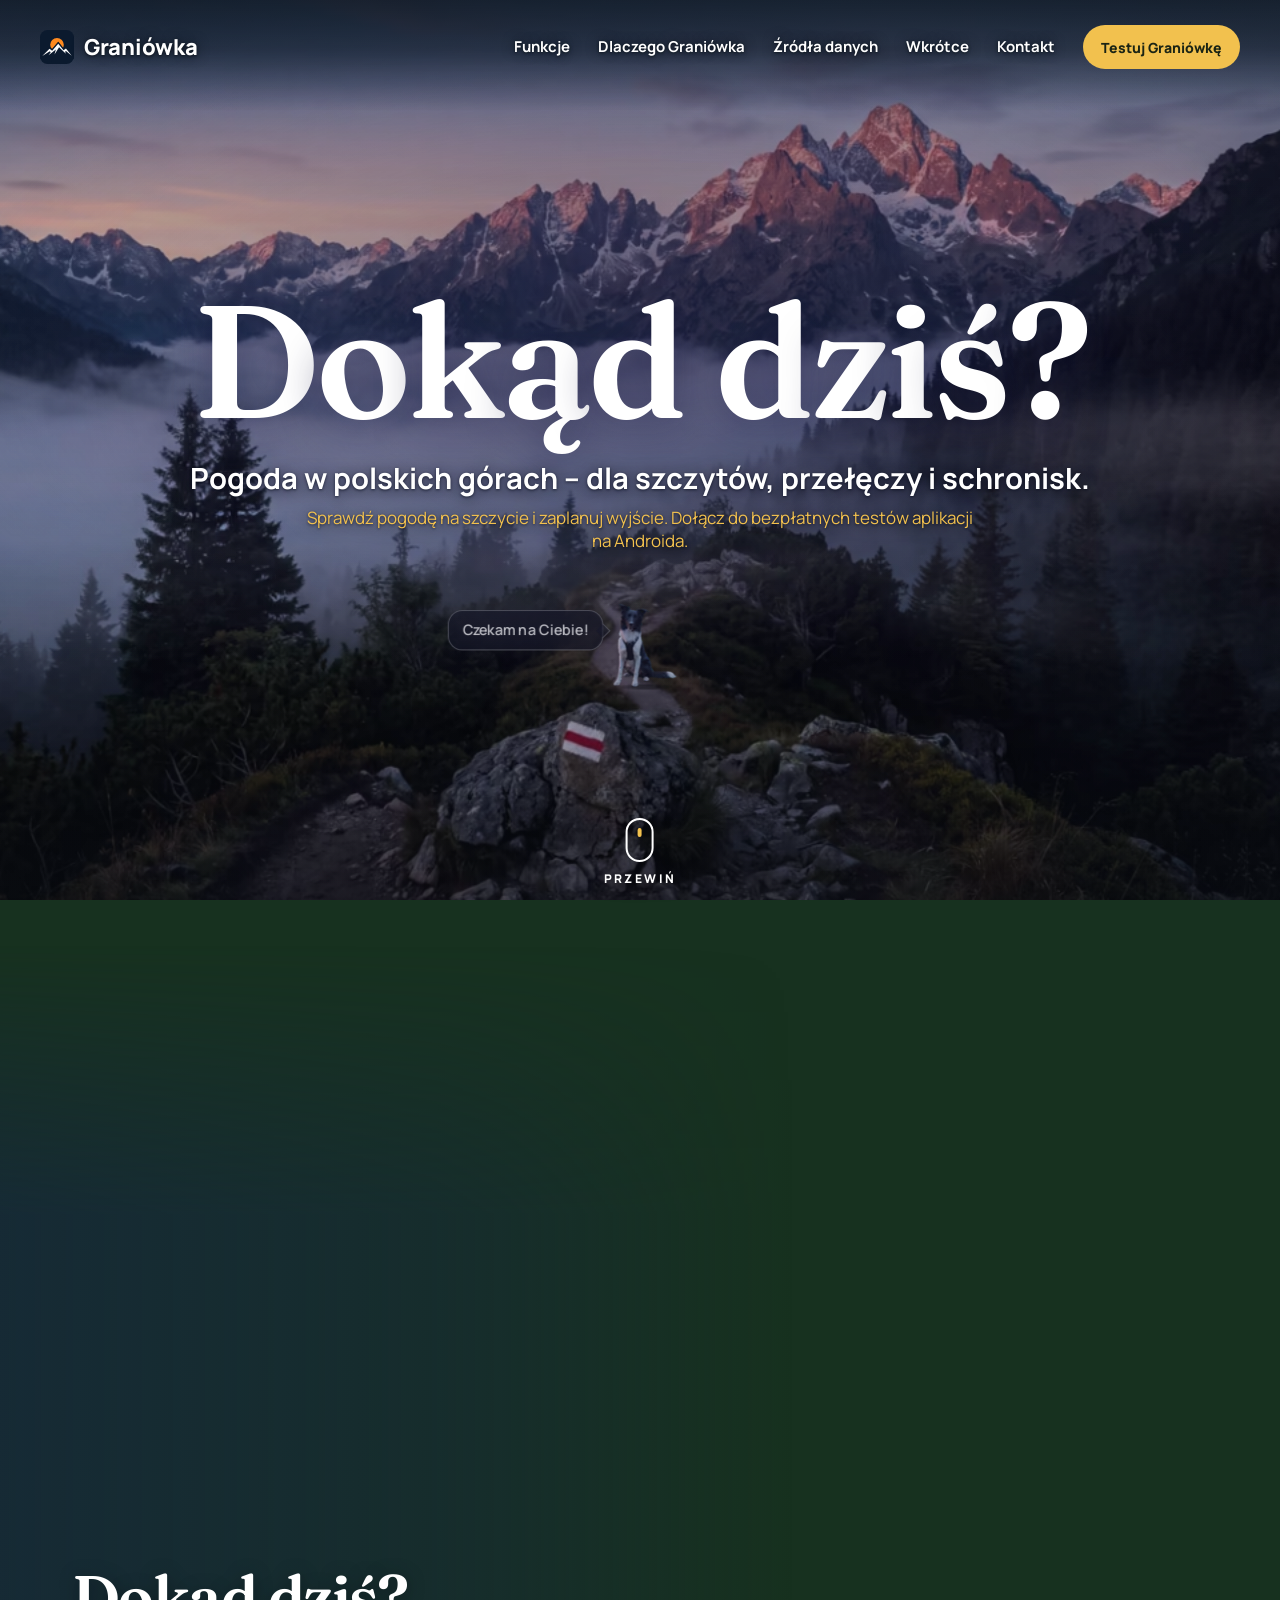
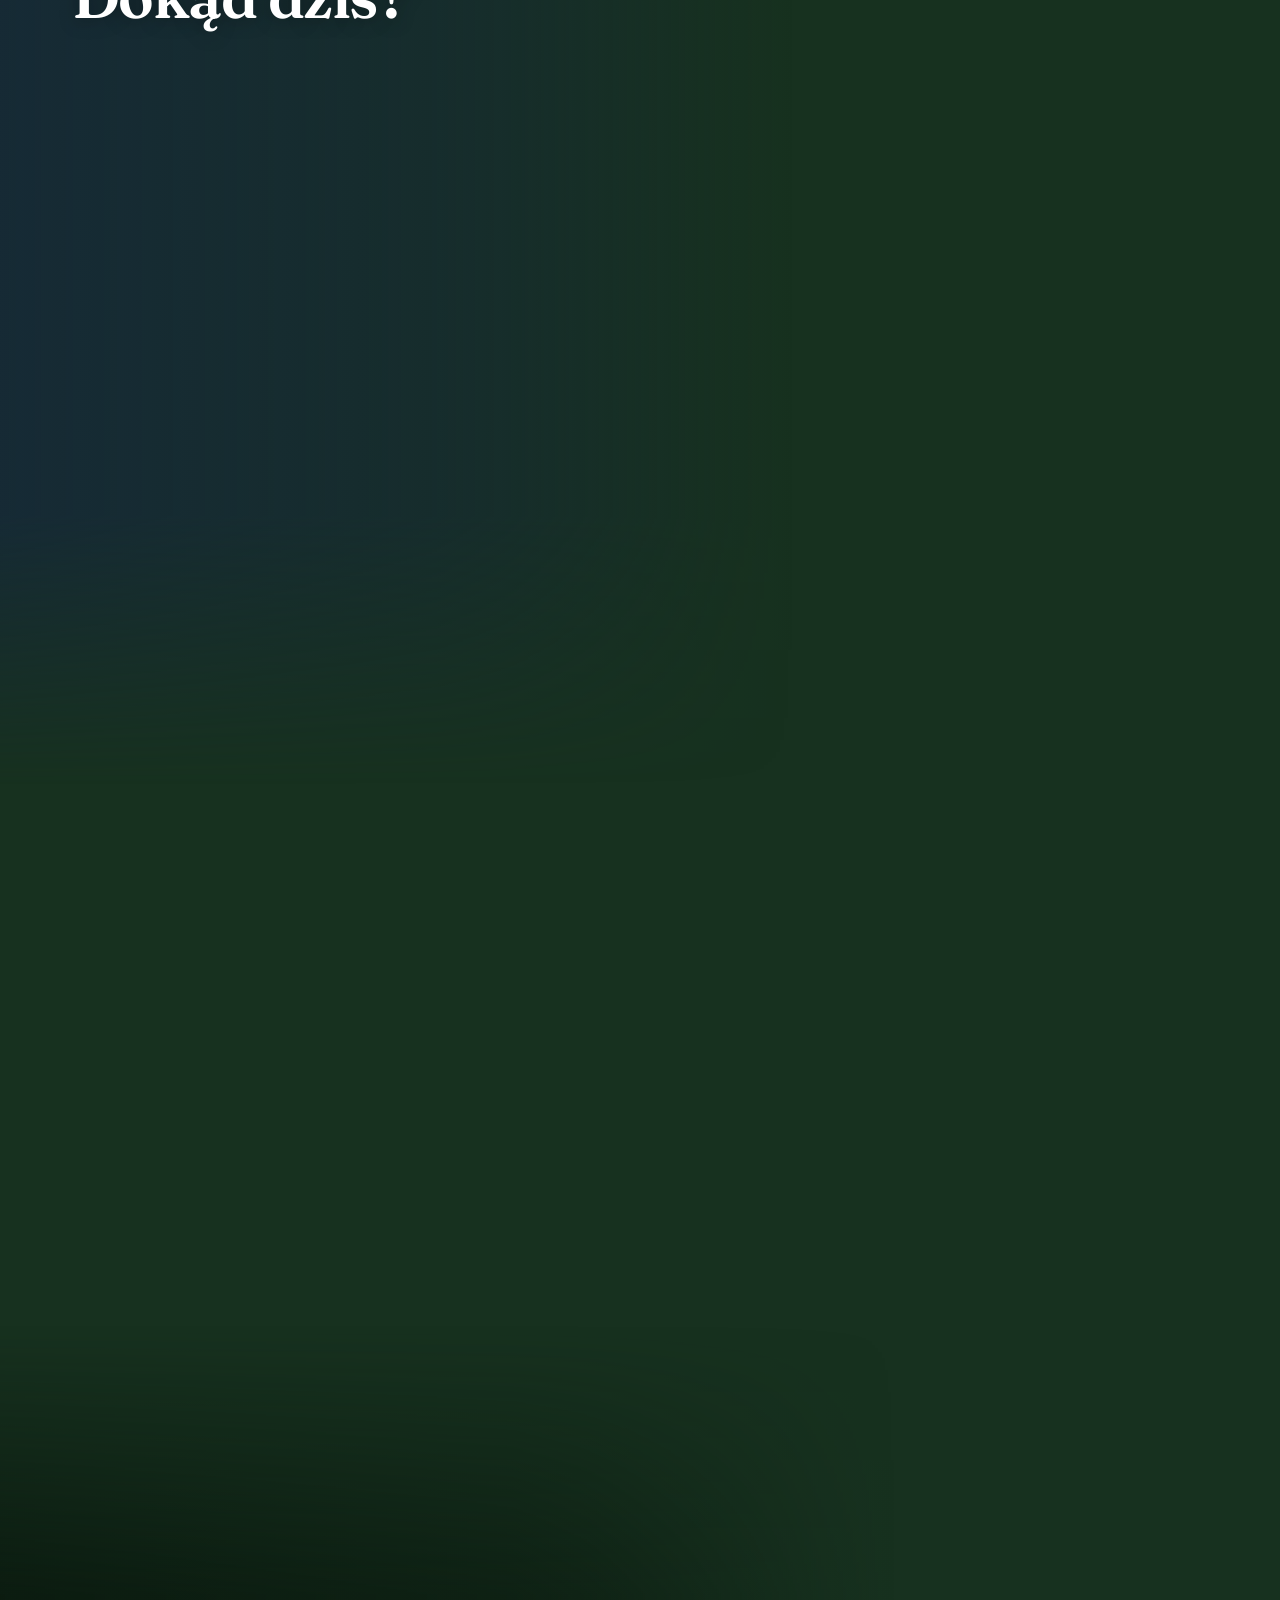
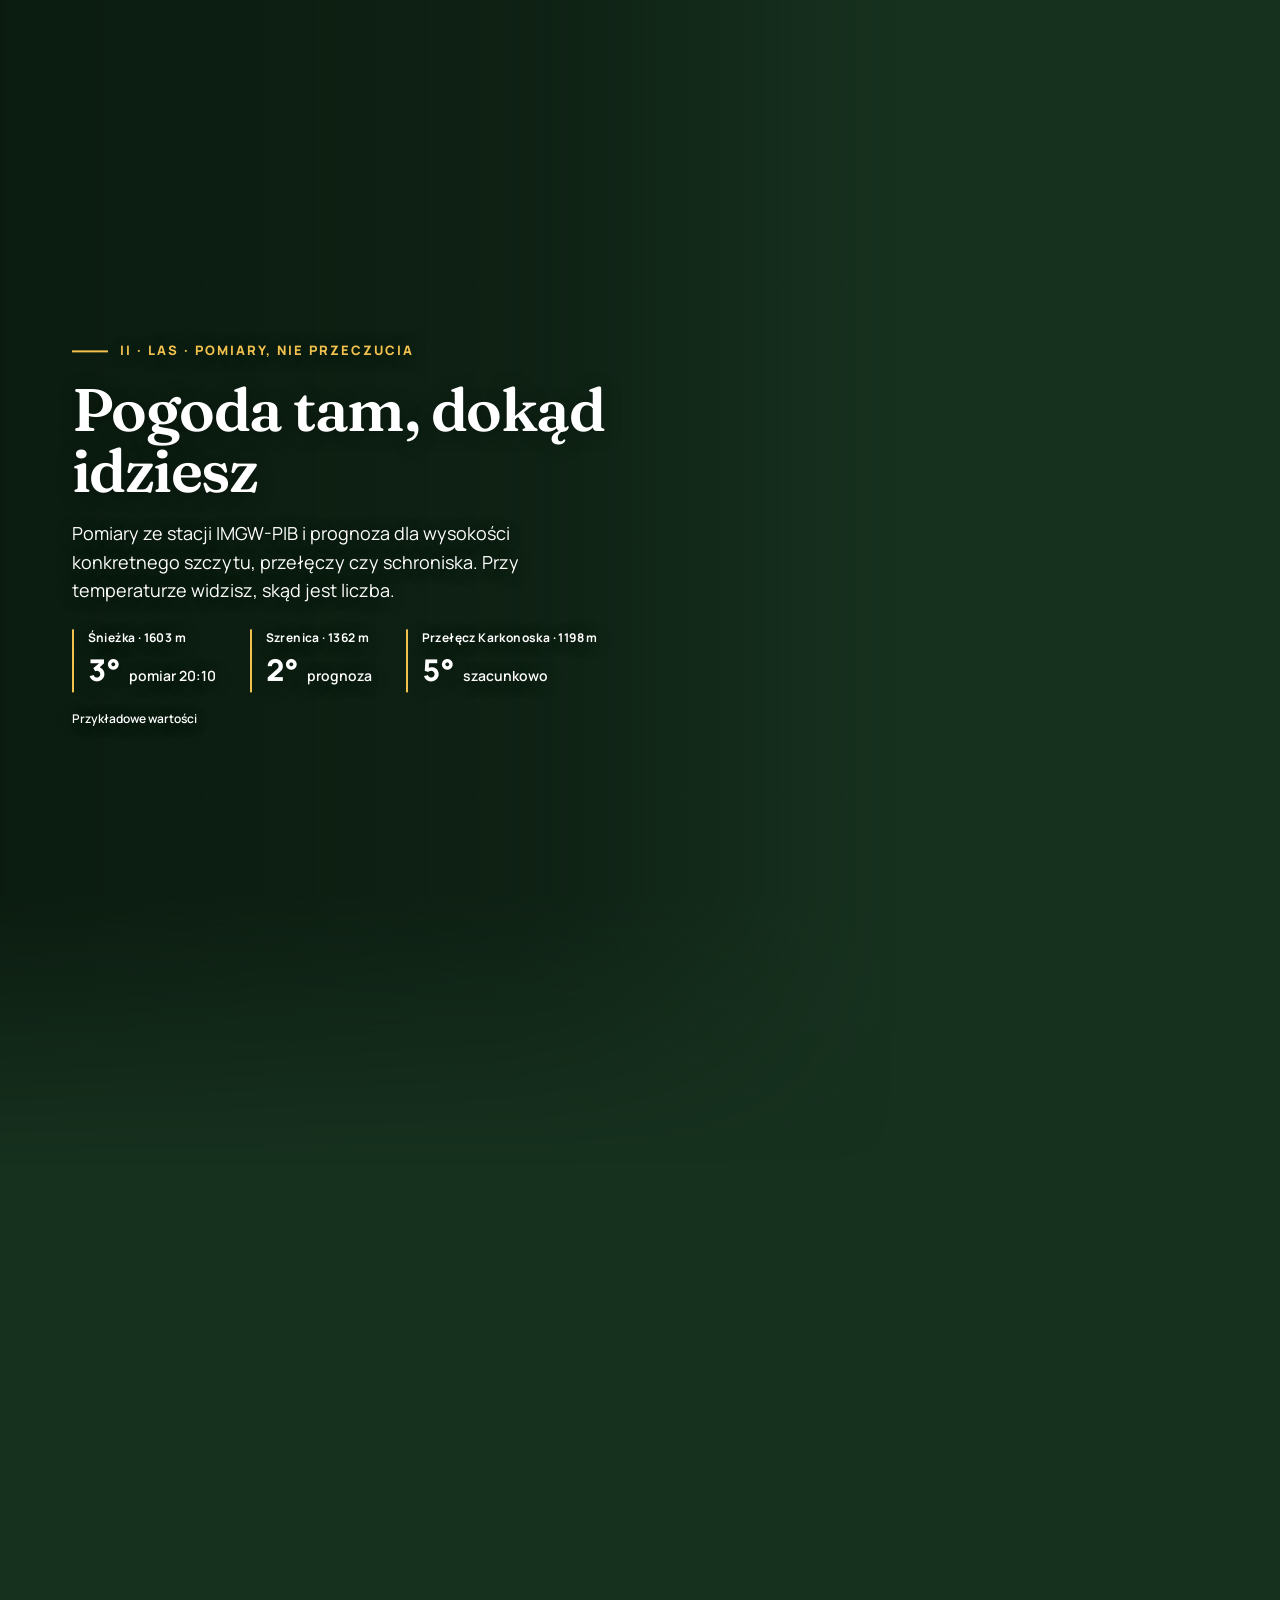
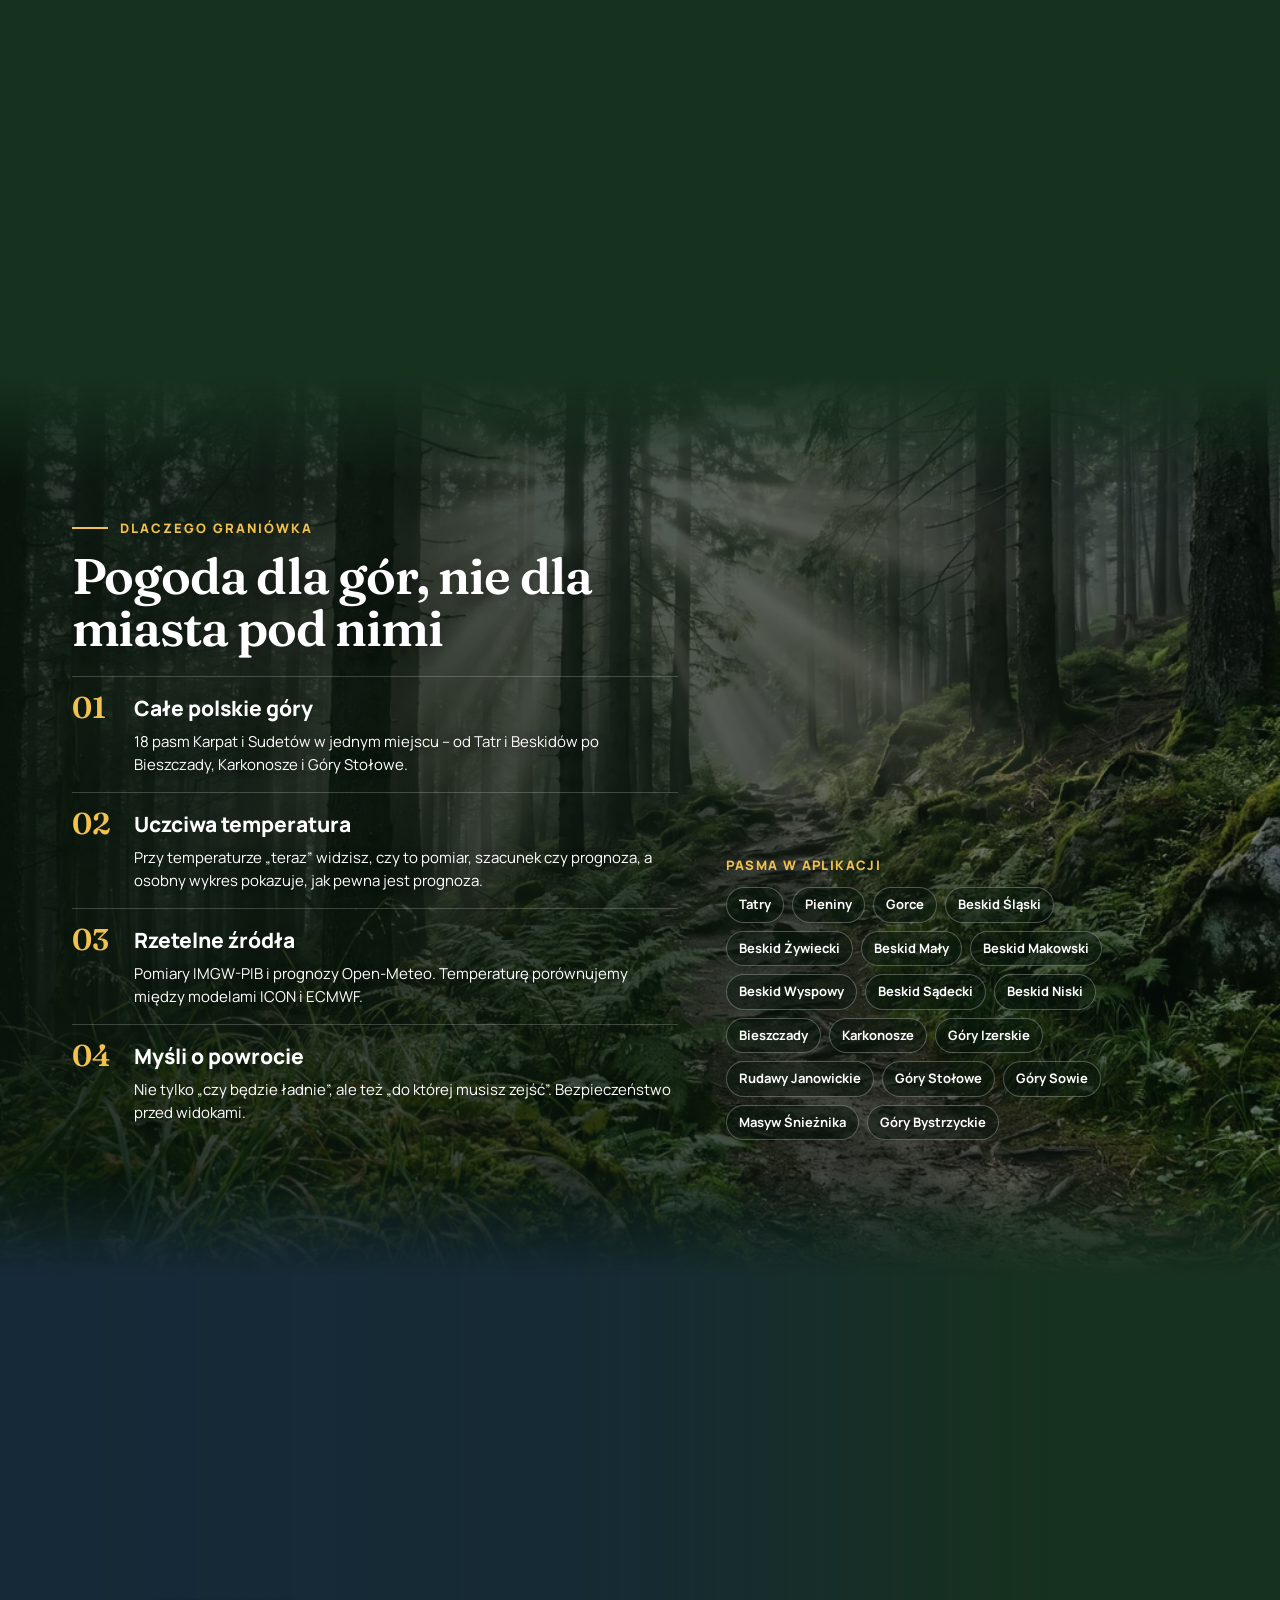
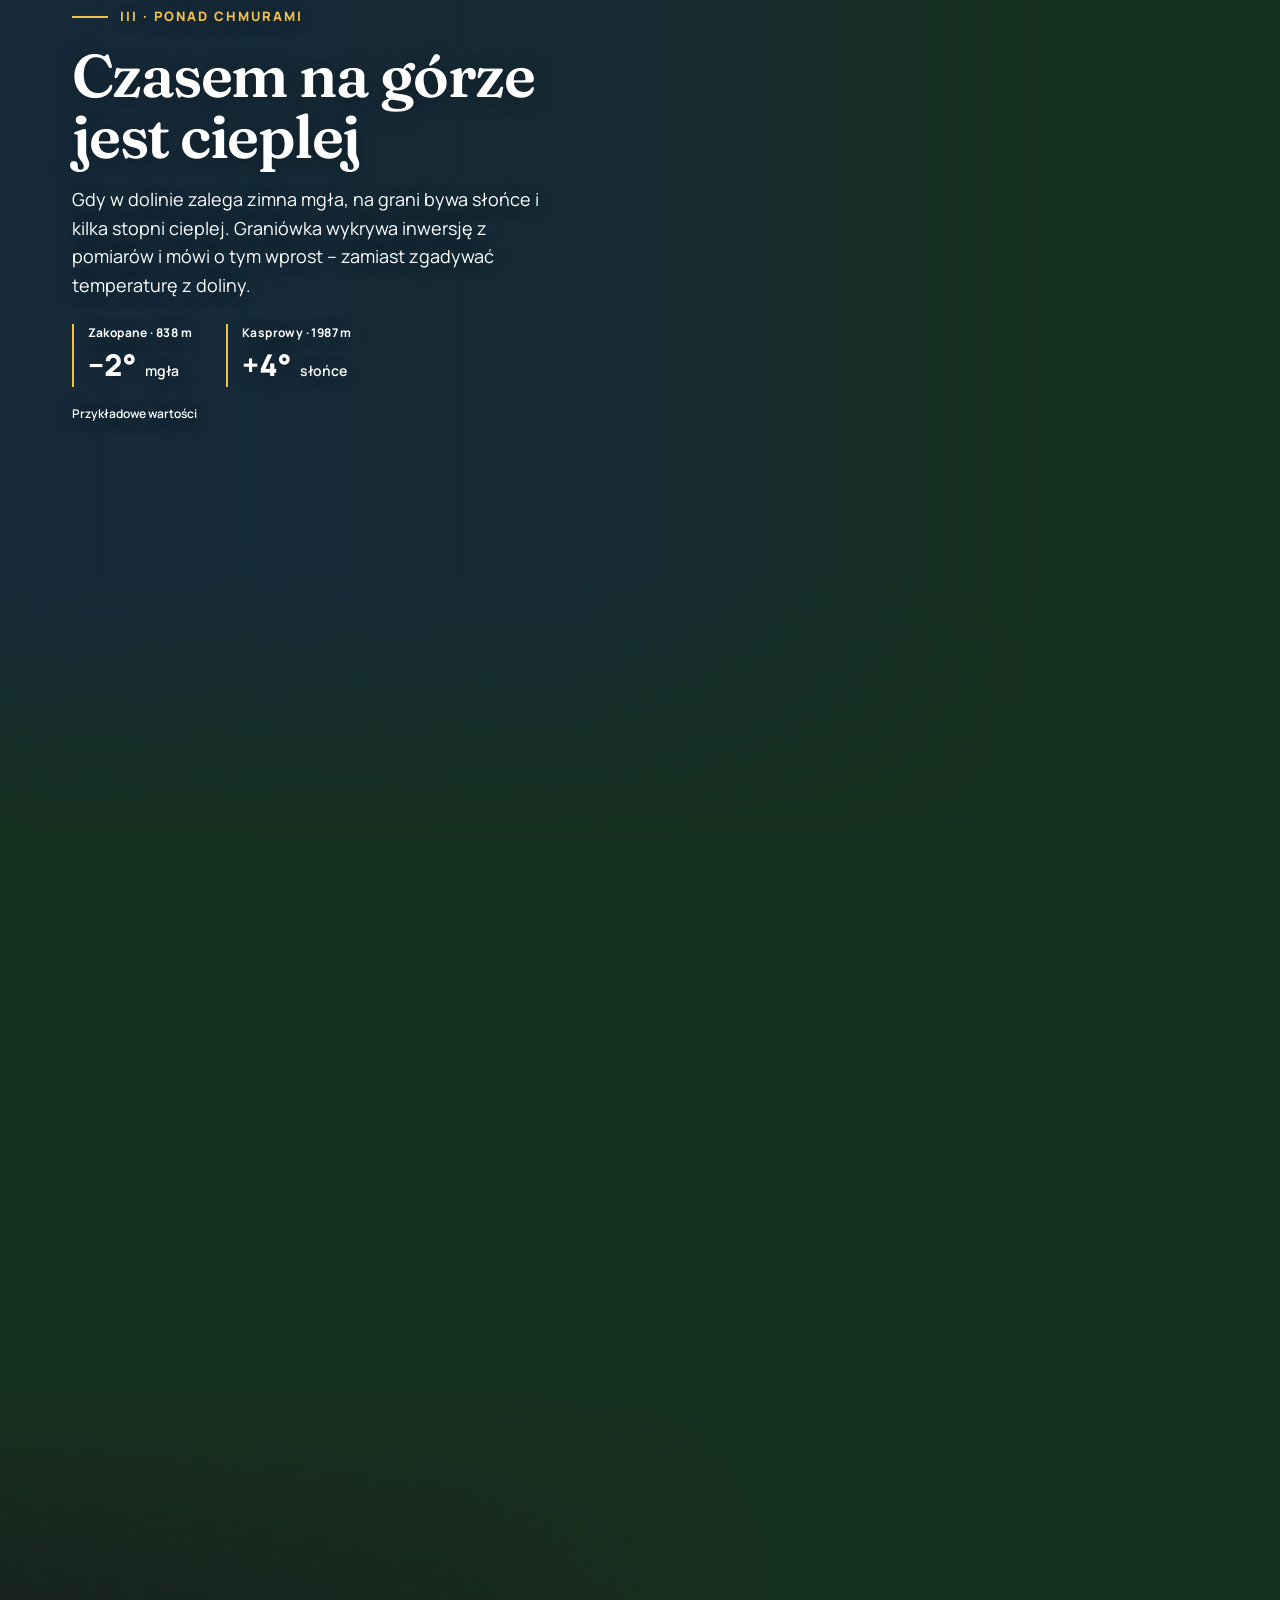
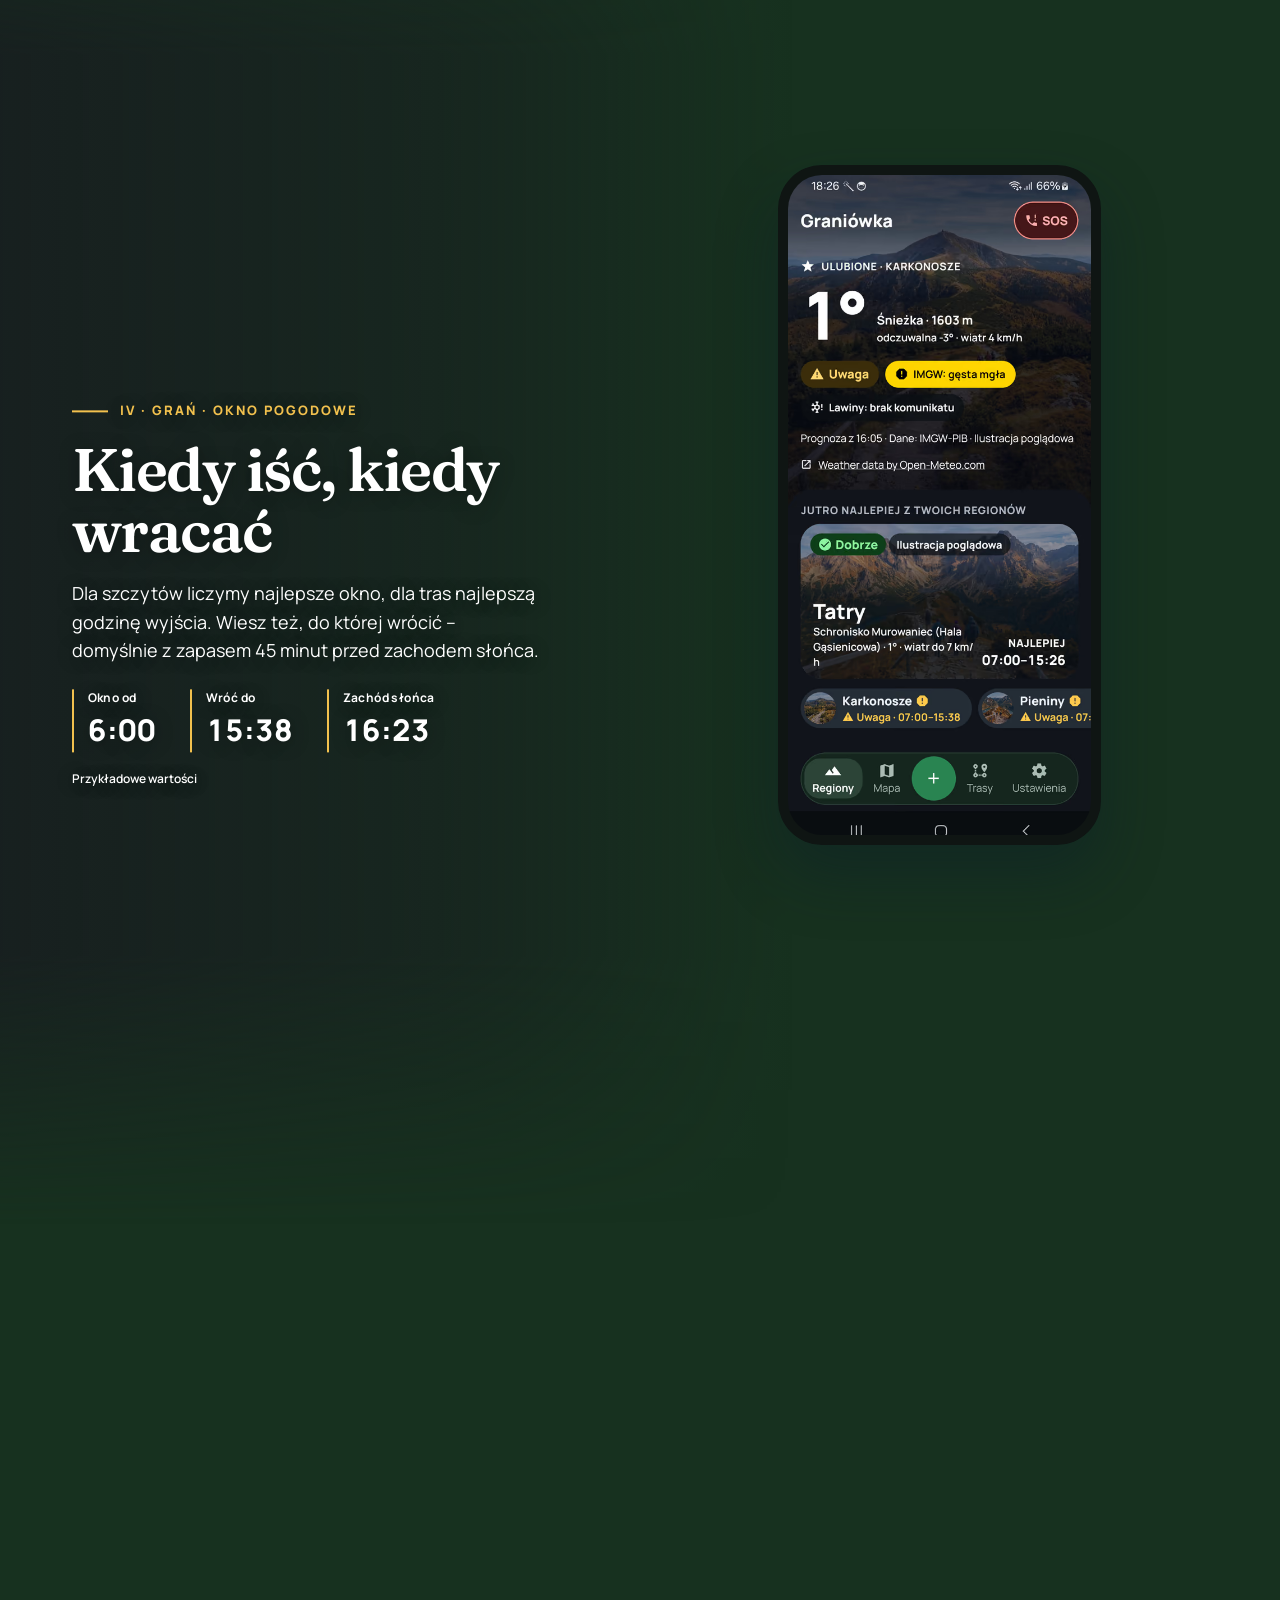
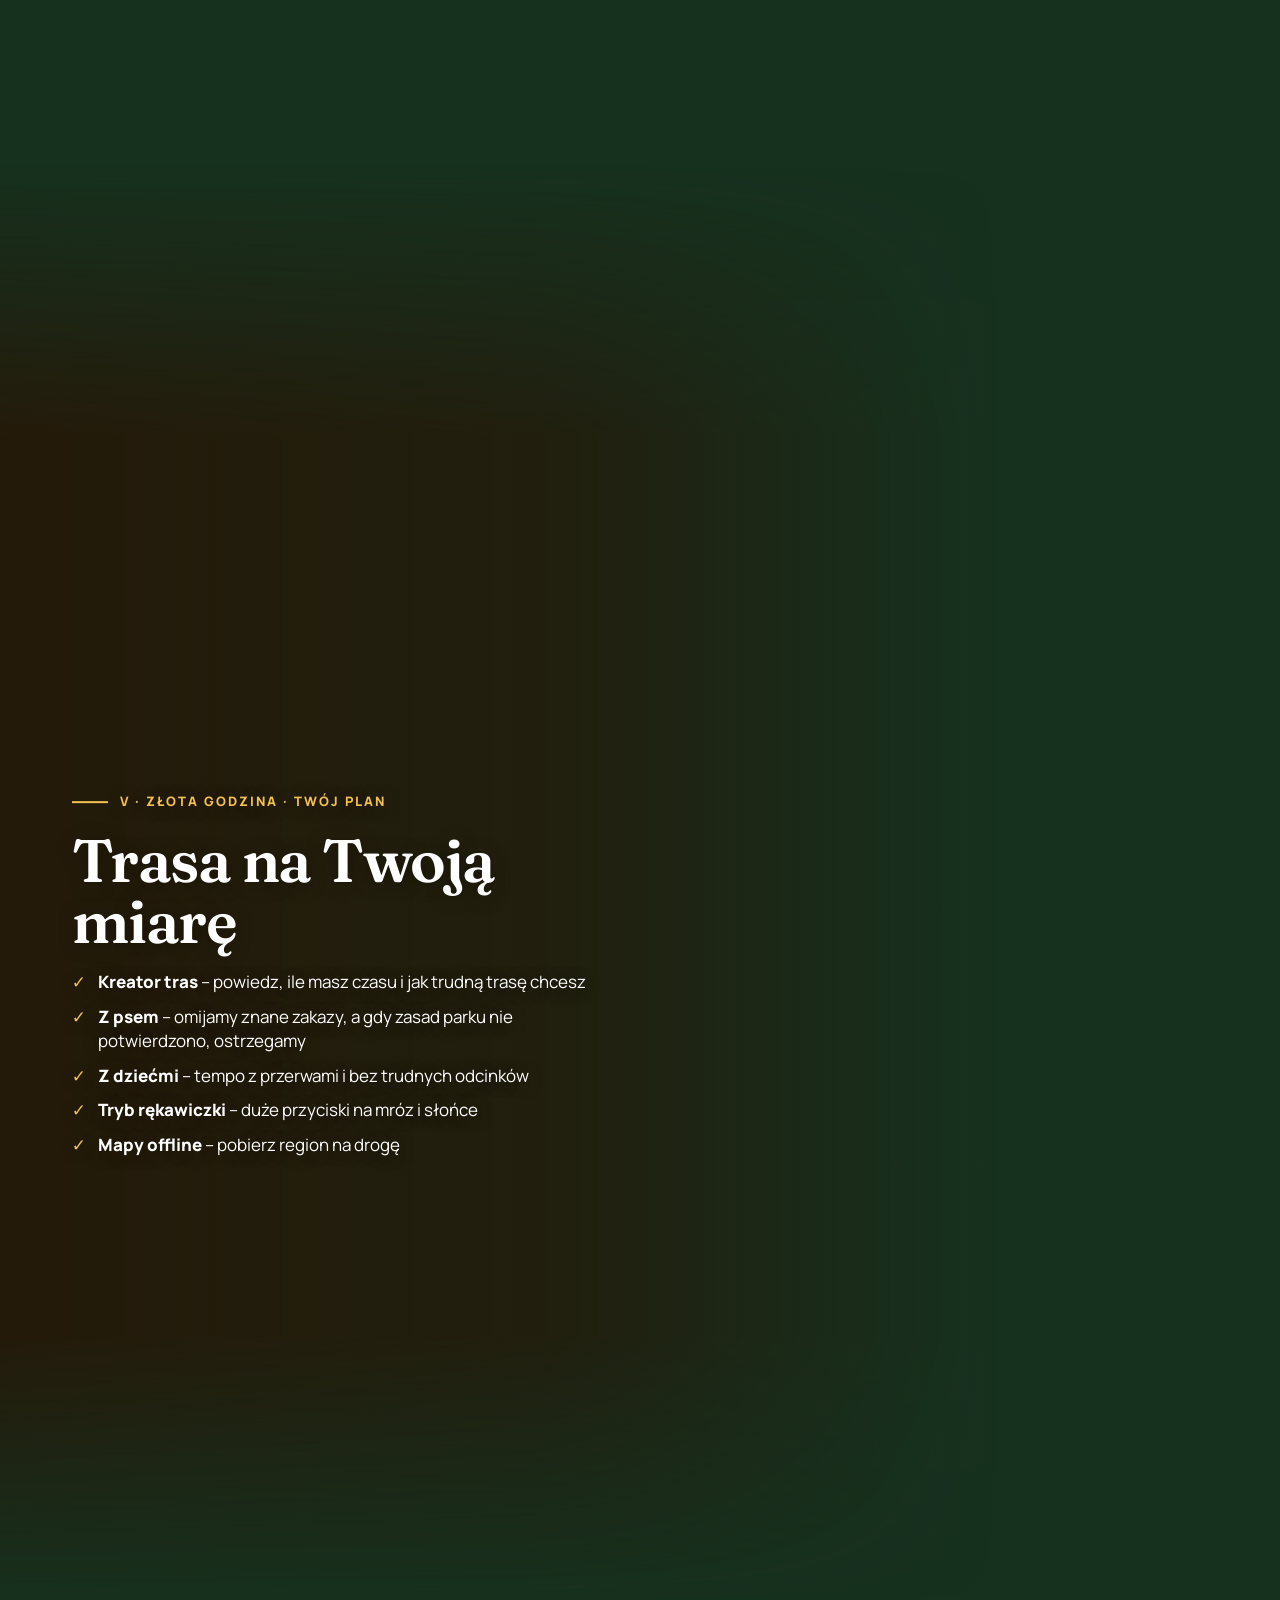
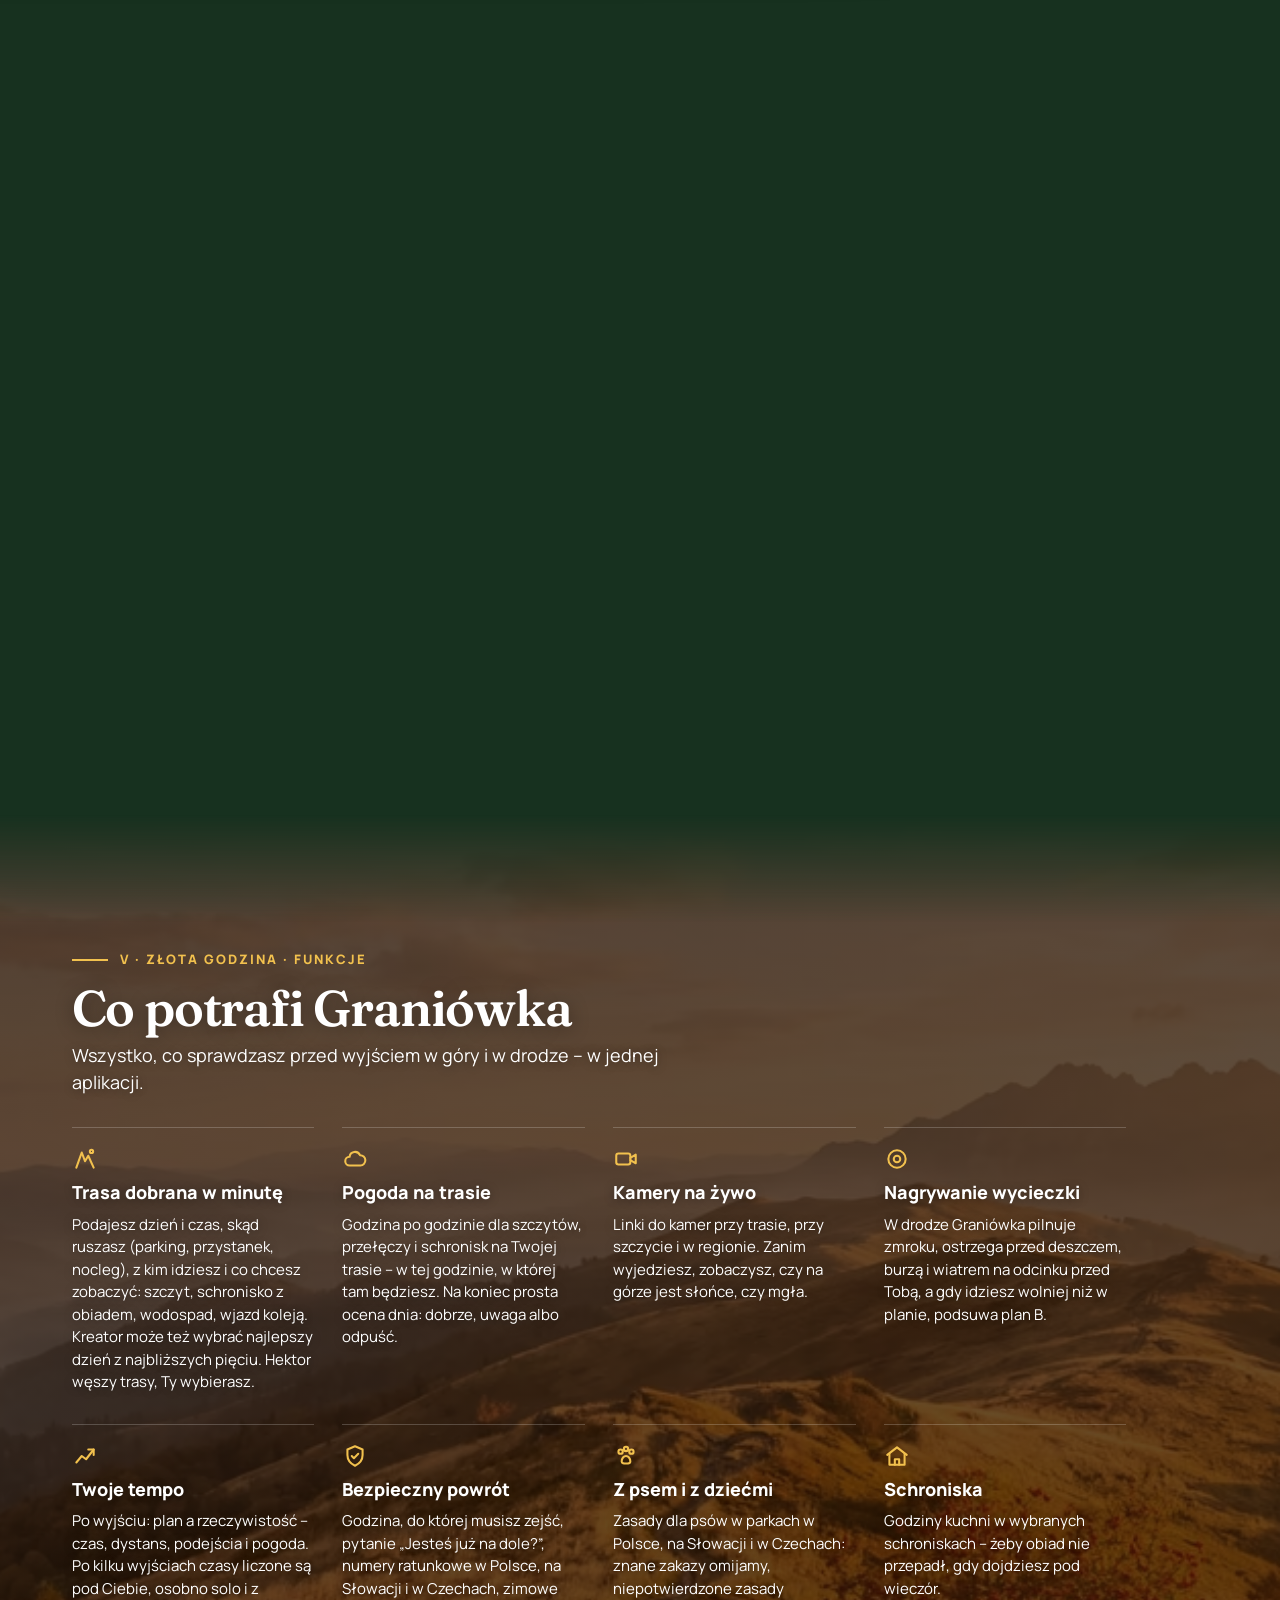
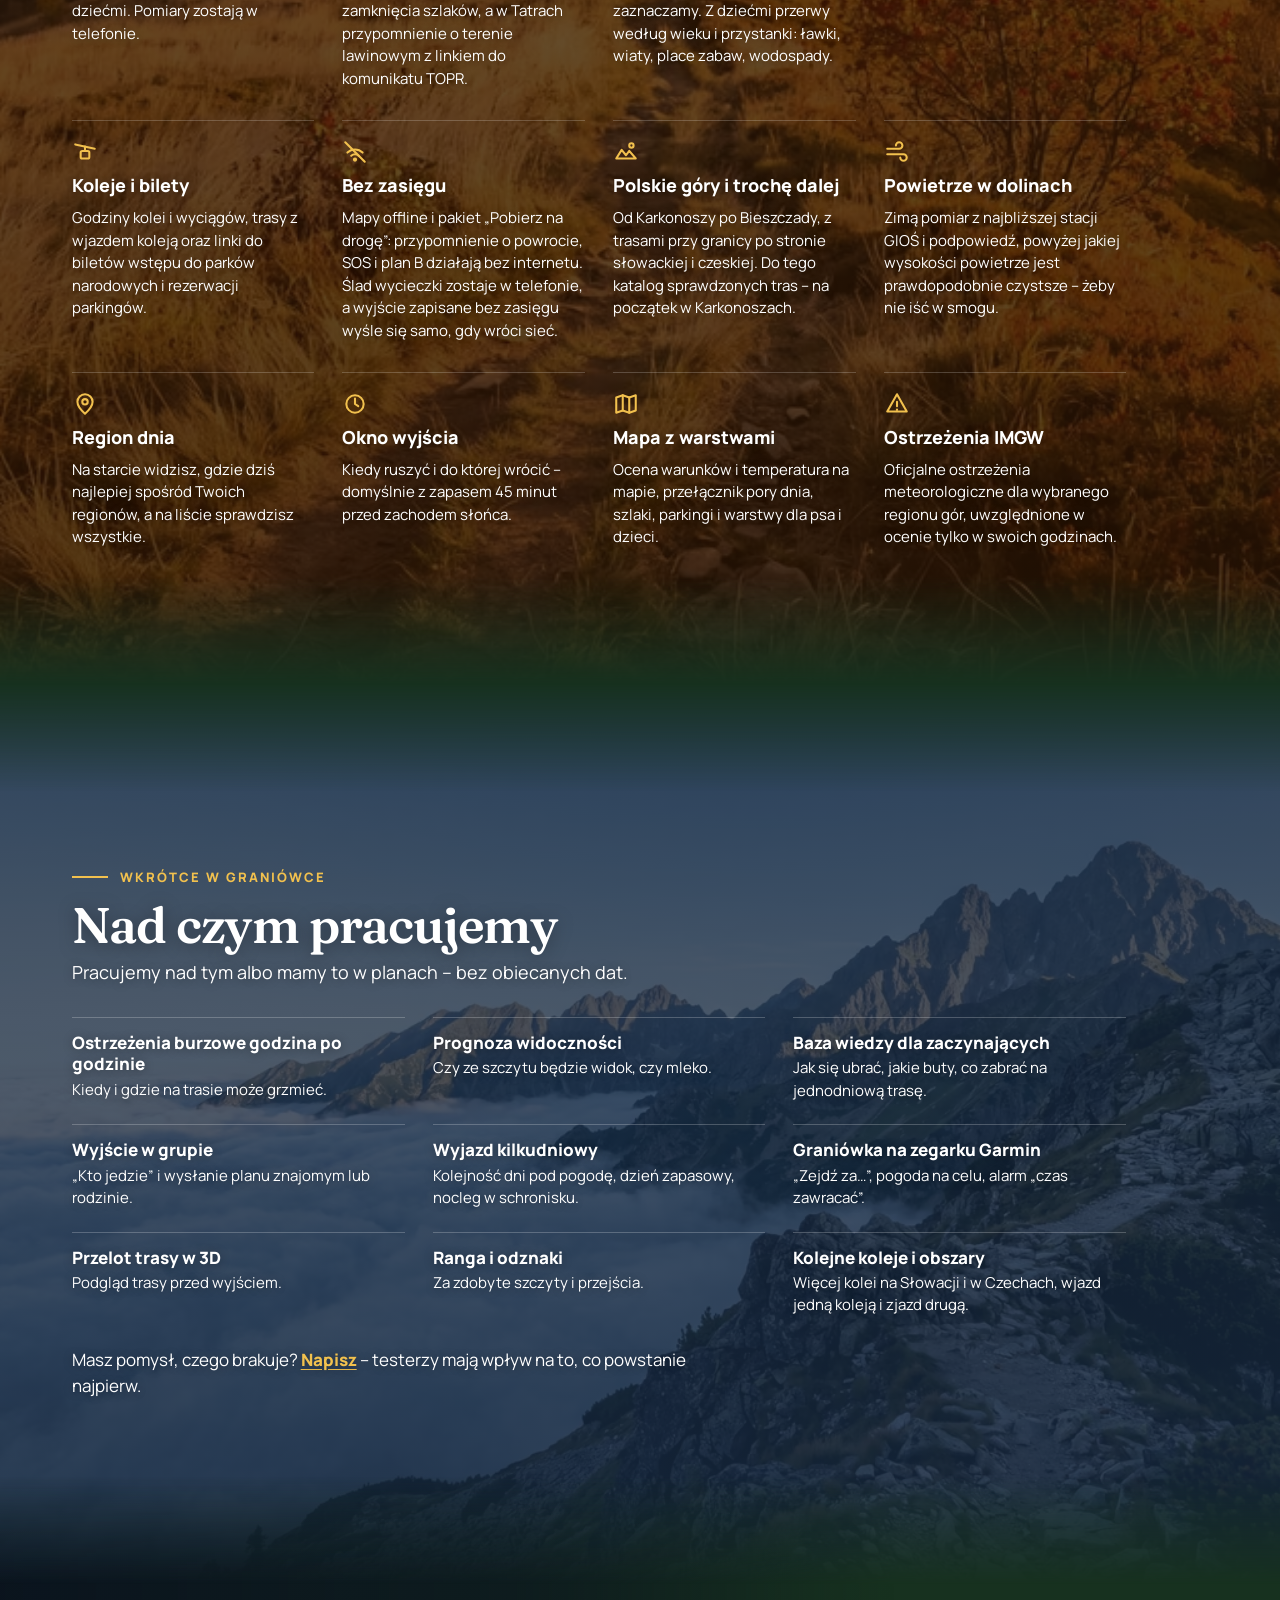
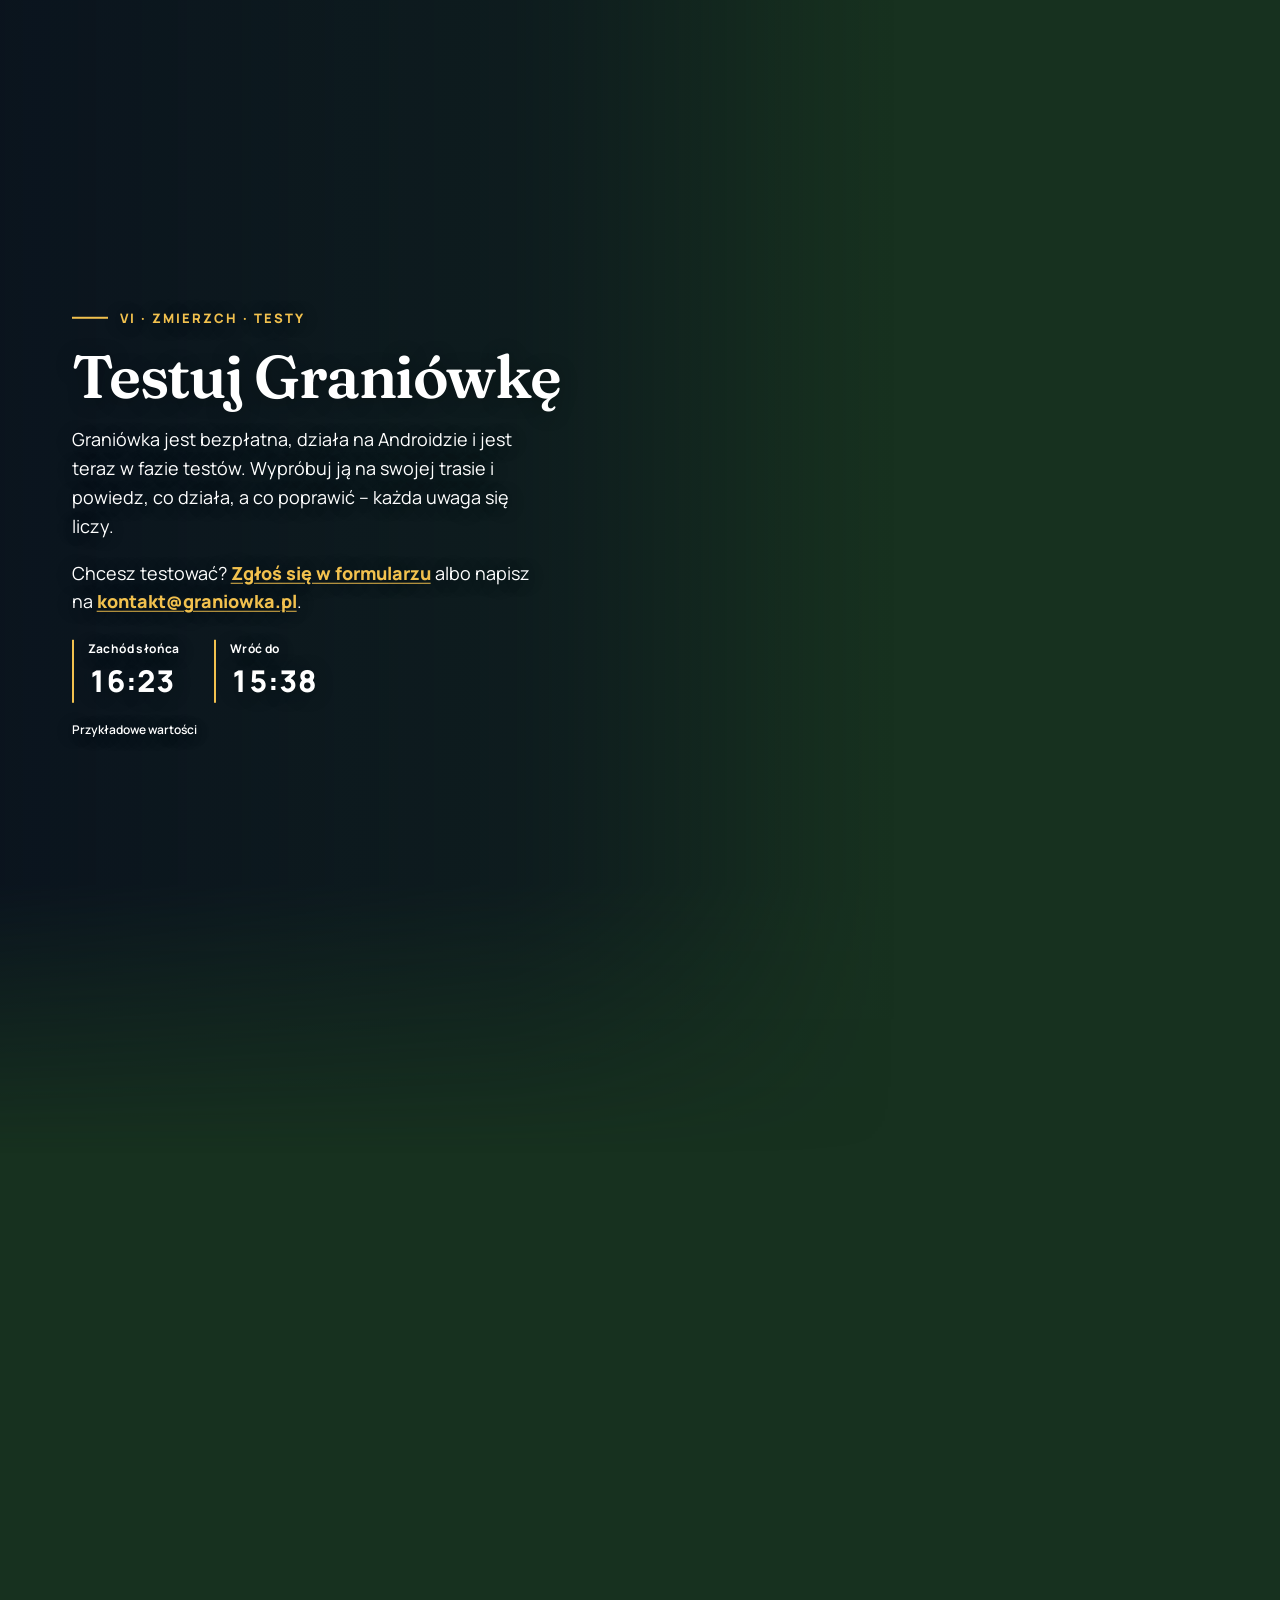
==== commit 955657cb: "Publikacja strony Co-Authored-By: Claude Opus 5.5 <noreply@anthropic.com>" ====
--- a/index.html
+++ b/index.html
@@ -38,7 +38,7 @@
         if (matchMedia('(max-width: 767px)').matches) c.add('tel')
       })()
     </script>
-    <script type="module" crossorigin src="/assets/index-kkKcSzt9.js"></script>
+    <script type="module" crossorigin src="/assets/index-smECuazr.js"></script>
     <style>/*! tailwindcss v4.3.4 | MIT License | https://tailwindcss.com */
 *,:after,:before,::backdrop{box-sizing:border-box;border:0 solid;margin:0;padding:0}::file-selector-button{box-sizing:border-box;border:0 solid;margin:0;padding:0}html,:host{-webkit-text-size-adjust:100%;tab-size:4;font-feature-settings:normal;font-variation-settings:normal;-webkit-tap-highlight-color:transparent;font-family:-apple-system,BlinkMacSystemFont,Segoe UI,Roboto,Helvetica Neue,Noto Sans,Arial,sans-serif,Apple Color Emoji,Segoe UI Emoji,Segoe UI Symbol,Noto Color Emoji;line-height:1.5}hr{height:0;color:inherit;border-top-width:1px}abbr:where([title]){-webkit-text-decoration:underline dotted;text-decoration:underline dotted}h1,h2,h3,h4,h5,h6{font-size:inherit;font-weight:inherit}a{color:inherit;-webkit-text-decoration:inherit;-webkit-text-decoration:inherit;-webkit-text-decoration:inherit;-webkit-text-decoration:inherit;text-decoration:inherit}b,strong{font-weight:bolder}code,kbd,samp,pre{font-feature-settings:normal;font-variation-settings:normal;font-family:ui-monospace,SFMono-Regular,Menlo,Monaco,Consolas,Liberation Mono,Courier New,monospace;font-size:1em}small{font-size:80%}sub,sup{vertical-align:baseline;font-size:75%;line-height:0;position:relative}sub{bottom:-.25em}sup{top:-.5em}table{text-indent:0;border-color:inherit;border-collapse:collapse}:-moz-focusring:where(:not(iframe)){outline:auto}progress{vertical-align:baseline}summary{display:list-item}ol,ul,menu{list-style:none}img,svg,video,canvas,audio,iframe,embed,object{vertical-align:middle;display:block}img,video{max-width:100%;height:auto}button,input,select,optgroup,textarea{font:inherit;font-feature-settings:inherit;font-variation-settings:inherit;letter-spacing:inherit;color:inherit;opacity:1;background-color:#0000;border-radius:0}::file-selector-button{font:inherit;font-feature-settings:inherit;font-variation-settings:inherit;letter-spacing:inherit;color:inherit;opacity:1;background-color:#0000;border-radius:0}:where(select:is([multiple],[size])) optgroup{font-weight:bolder}:where(select:is([multiple],[size])) optgroup option{padding-inline-start:20px}::file-selector-button{margin-inline-end:4px}::placeholder{opacity:1}@supports (not ((-webkit-appearance:-apple-pay-button))) or (contain-intrinsic-size:1px){::placeholder{color:currentColor}@supports (color:color-mix(in lab, red, red)){::placeholder{color:color-mix(in oklab, currentcolor 50%, transparent)}}}textarea{resize:vertical}::-webkit-search-decoration{-webkit-appearance:none}::-webkit-date-and-time-value{min-height:1lh;text-align:inherit}::-webkit-datetime-edit{display:inline-flex}::-webkit-datetime-edit-fields-wrapper{padding:0}::-webkit-datetime-edit{padding-block:0}::-webkit-datetime-edit-year-field{padding-block:0}::-webkit-datetime-edit-month-field{padding-block:0}::-webkit-datetime-edit-day-field{padding-block:0}::-webkit-datetime-edit-hour-field{padding-block:0}::-webkit-datetime-edit-minute-field{padding-block:0}::-webkit-datetime-edit-second-field{padding-block:0}::-webkit-datetime-edit-millisecond-field{padding-block:0}::-webkit-datetime-edit-meridiem-field{padding-block:0}::-webkit-calendar-picker-indicator{line-height:1}:-moz-ui-invalid{box-shadow:none}button,input:where([type=button],[type=reset],[type=submit]){appearance:button}::file-selector-button{appearance:button}::-webkit-inner-spin-button{height:auto}::-webkit-outer-spin-button{height:auto}[hidden]:where(:not([hidden=until-found])){display:none!important}@font-face{font-family:Manrope;font-weight:400;font-display:swap;src:url(/fonts/manrope-400.woff2)format("woff2")}@font-face{font-family:Manrope;font-weight:600;font-display:swap;src:url(/fonts/manrope-600.woff2)format("woff2")}@font-face{font-family:Manrope;font-weight:700;font-display:swap;src:url(/fonts/manrope-700.woff2)format("woff2")}@font-face{font-family:Manrope;font-weight:800;font-display:swap;src:url(/fonts/manrope-800.woff2)format("woff2")}@font-face{font-family:Fraunces;font-weight:600;font-display:swap;src:url(/fonts/fraunces-600.woff2)format("woff2");unicode-range:U+??,U+2000-206F,U+2190-2193,U+2212}@font-face{font-family:Fraunces;font-weight:600;font-display:swap;src:url(/fonts/fraunces-600-pl.woff2)format("woff2");unicode-range:U+100-17F}:root{--zielen:#17311f;--zloty:#f2c14e;--pin:120vh}html{background:var(--zielen);-webkit-text-size-adjust:100%}body{color:#fff;background:var(--zielen);font-family:Manrope,system-ui,sans-serif;overflow-x:clip}a{color:#fff}a:hover{color:var(--zloty)}h1,h2{font-family:Fraunces,Georgia,serif;font-weight:600}:focus-visible{outline:3px solid var(--zloty);outline-offset:3px;border-radius:6px}.przeskok{z-index:50;color:var(--zielen);background:#fff;border-radius:12px;padding:12px 18px;font-weight:800;position:fixed;top:-80px;left:16px}.przeskok:focus{top:12px}#kino{z-index:1;pointer-events:none;width:100vw;height:100lvh;transition:opacity 1.4s;display:block;position:fixed;top:0;left:0}.gora{z-index:20;pointer-events:none;background:linear-gradient(#0c141cc7,#0c141c94 45%,#0c141c00);justify-content:space-between;align-items:center;gap:28px;padding:24px 40px 40px;display:flex;position:fixed;top:0;left:0;right:0}.gora>*{pointer-events:auto}.gora-logo{letter-spacing:-.3px;text-shadow:0 0 12px #080e14bf,0 1px 3px #080e14b3;align-items:center;gap:10px;min-height:44px;font-size:22px;font-weight:800;text-decoration:none;display:flex}.gora-linki{align-items:center;gap:28px;font-size:15px;font-weight:700;display:flex}.gora-linki a{text-shadow:0 0 12px #080e14bf,0 1px 3px #080e14b3;padding:12px 0;text-decoration:none}.gora-linki a.gora-play,.gora-panel a.gora-play{box-sizing:border-box;background:var(--zloty);color:#1b2414;min-height:44px;text-shadow:none;border-radius:22px;align-items:center;padding:0 18px;font-size:14px;font-weight:800;display:flex}.gora-panel a.gora-play{justify-content:center;margin:6px 0 10px}.gora-linki a.gora-play:hover,.gora-panel a.gora-play:hover{color:#1b2414;background:#ffd877}.gora-menu{display:none;position:relative}.gora-menu summary{cursor:pointer;background:#101e1680;border-radius:22px;justify-content:center;align-items:center;width:44px;height:44px;list-style:none;display:flex}.gora-menu summary::-webkit-details-marker{display:none}.gora-panel{background:#101e16f5;border-radius:20px;flex-direction:column;min-width:230px;padding:8px 18px;font-size:15px;font-weight:700;display:flex;position:absolute;top:52px;right:0}.gora-panel a{padding:13px 0;text-decoration:none}.etapy{z-index:15;flex-direction:column;gap:6px;transition:opacity .4s;display:flex;position:fixed;top:50%;right:32px;transform:translateY(-50%)}.etapy:before{content:"";background:#ffffff59;width:1px;position:absolute;top:12px;bottom:12px;right:4.5px}.etapy a{color:#fff;pointer-events:none;justify-content:flex-end;align-items:center;gap:10px;min-height:26px;font-size:13px;font-weight:700;text-decoration:none;display:flex;position:relative}.etap-nazwa{opacity:0;white-space:nowrap;text-shadow:0 0 10px #000c,0 1px 3px #000c;transition:opacity .25s}.etap-kropka{pointer-events:auto;flex-shrink:0;width:10px;height:26px;position:relative}.etap-kropka:before{content:"";background:#ffffffbf;border-radius:50%;width:7px;height:7px;transition:all .25s;position:absolute;top:9.5px;left:1.5px;box-shadow:0 0 4px #0009}.etap-kropka:after{content:"";position:absolute;inset:0 -9px}.etapy a:hover .etap-nazwa,.etapy a:focus-visible .etap-nazwa,.etapy a[aria-current=true] .etap-nazwa{opacity:1}.etapy a[aria-current=true] .etap-nazwa{color:#fff}.etapy a:hover .etap-kropka:before{background:#fff}.etapy a[aria-current=true] .etap-kropka:before{background:var(--zloty);width:10px;height:10px;top:8px;left:0;box-shadow:0 0 0 3px #f2c14e4d,0 0 12px #f2c14ecc}.gl .etapy.ukryte,.gl .postep.ukryte{opacity:0}.gl .etapy.ukryte .etap-kropka{pointer-events:none}.gl .etapy.ukryte:focus-within{opacity:1}.postep{z-index:15;grid-template-columns:repeat(6,minmax(0,1fr));gap:6px;transition:opacity .4s;display:none;position:fixed;top:74px;left:20px;right:20px}.postep span{background:#ffffff73;border-radius:2px;height:4px;transition:background .3s}.postep span.zrobione{background:var(--zloty)}.przechyl-zgoda{left:14px;bottom:calc(14px + env(safe-area-inset-bottom));z-index:15;color:#fff;background:#0a101699;border:2px solid #ffffffd9;border-radius:22px;width:104px;min-height:44px;padding:4px 10px;font-size:12px;font-weight:700;line-height:1.15;position:fixed}.scena{position:relative}.scena-wew{height:100svh;min-height:560px;position:relative;overflow:hidden}.scena-tlo,.scena-tlo img,#wejscie-media img,#wejscie-media video{object-fit:cover;width:100%;height:100%;display:block;position:absolute;inset:0}#wejscie-media,#wejscie-nad{width:100%;height:100svh;min-height:560px;position:absolute;top:0;left:0}#wejscie-media{z-index:0;overflow:hidden}#wejscie-nad{z-index:3;pointer-events:none;--tytul:clamp(64px, 12.5vw, 200px);--tytul-y:40%}#wejscie-nad a{pointer-events:auto}main{z-index:2;position:relative}.tylko-czytnik{clip-path:inset(50%);width:1px;height:1px;position:absolute;overflow:hidden}.scena-tresc{z-index:2;height:100%;position:relative}.gl .scena .scena-tlo{display:none}.gl .scena-wew{overflow:visible}.gl #wejscie-media{height:100lvh;position:fixed}.gl #wejscie-nad{position:fixed}.tel.gl .scena{height:calc(100svh + var(--pin))}.tel.gl .scena-wew{position:sticky;top:0}.tel.gl .scena.bez-pinu{height:auto}.tel.gl .scena.bez-pinu .scena-wew{position:relative}.scena.bez-pinu .scena-wew{height:auto;min-height:100svh}.przyciemnienie{z-index:10;opacity:0;pointer-events:none;background:#0b0f12;display:none;position:fixed;inset:0}.js:not(.gl) .przyciemnienie{display:block}#wejscie-media video{opacity:0;transition:opacity 1.4s}#wejscie-media video.gra{opacity:1}.gl.tel:not(.oszczedny) #wejscie-media img,.gl.tel:not(.oszczedny) #wejscie-media video{transform:scale(1.1)}.wejscie-zaslona{z-index:0;background:radial-gradient(75% 55% at 50% 40%,#18183a80,#18183a1a 75%),linear-gradient(#18183a47,#18183a00 60%,#0a101273);position:absolute;inset:0}.wejscie-tytul{left:50%;top:var(--tytul-y);z-index:3;white-space:nowrap;font-family:Fraunces,Georgia,serif;font-size:var(--tytul);letter-spacing:-.025em;text-shadow:0 4px 40px #14143c8c;transform-origin:0 0;will-change:transform;font-weight:600;line-height:1.02;position:absolute;transform:translate(-50%,-50%)}.wejscie-tytul .litera{display:inline-block}.wejscie-pod{left:20px;right:20px;top:calc(var(--tytul-y) + var(--tytul) * .62);z-index:3;text-align:center;text-shadow:0 1px 3px #0a0e1eb3,0 2px 16px #0a0e1ebf;font-size:21px;font-weight:700;line-height:1.35;transition:opacity .3s;position:absolute}.przewiniete .wejscie-pod{opacity:0}.wejscie-pod-1{white-space:nowrap;font-size:calc(var(--tytul) * .1825);display:block}.wejscie-pod-2{max-width:40em;color:var(--zloty);margin:8px auto 0;font-size:17px;font-weight:400;display:block}.dalej{left:50%;bottom:calc(6px + env(safe-area-inset-bottom));z-index:15;color:#fff;letter-spacing:2.4px;text-transform:uppercase;white-space:nowrap;filter:drop-shadow(0 2px 8px #0006);text-shadow:0 1px 6px #0009;flex-direction:column;align-items:center;gap:8px;padding:6px 12px;font-size:12px;font-weight:800;text-decoration:none;display:flex;position:fixed;transform:translate(-50%)}.dalej:focus-visible{outline-offset:2px;border-radius:10px;outline:2px solid #fff}.myszka{box-sizing:border-box;border:2px solid #fff;border-radius:16px;justify-content:center;width:28px;height:44px;padding-top:8px;display:flex}.myszka-kolko{background:#f2c14e;border-radius:2px;width:4px;height:9px}.strzalka,.strzalka-gora{display:none}@media (pointer:coarse){.myszka{display:none}.strzalka{display:block}}.na-gore .myszka,.na-gore .strzalka{display:none}.na-gore .strzalka-gora{display:block}.js:not(.ogranicz-ruch) .myszka-kolko{animation:1.8s ease-in-out infinite myszka-kolko}.js:not(.ogranicz-ruch) .strzalka{animation:1.4s ease-in-out infinite strzalka}@keyframes myszka-kolko{0%{opacity:1;transform:translateY(0)}70%{opacity:0;transform:translateY(12px)}to{opacity:0;transform:translateY(0)}}@keyframes strzalka{0%,to{transform:translateY(0)}50%{transform:translateY(6px)}}.hektor-warstwa{pointer-events:none;position:absolute;inset:0;overflow:hidden;container-type:size}#hektor-wejscie{z-index:1;width:100%;height:100svh;min-height:560px;bottom:auto;right:auto}.hektor-szlak{--cw:max(100cqw, calc(100cqh * 16 / 9));--ch:max(100cqh, calc(100cqw * 9 / 16));left:calc(50% + var(--hx) * var(--cw));top:calc(50% + var(--hy) * var(--ch));width:calc(var(--hw) * var(--cw));aspect-ratio:var(--hasp);transform-origin:50% 100%;position:absolute;transform:translate(-50%,-100%)}.hektor-szlak img{width:100%;height:auto;display:block;position:relative}.hektor-cien{aspect-ratio:90/12;background:radial-gradient(closest-side,#00000073 45%,#0000);border-radius:50%;width:90%;position:absolute;bottom:0;left:5%;transform:translateY(50%)}.hektor-dymek{white-space:nowrap;-webkit-backdrop-filter:blur(16px);backdrop-filter:blur(16px);background:#14162880;border:1px solid #ffffff4d;border-radius:14px;margin-right:10px;padding:9px 13px;font-size:14px;font-weight:600;line-height:1.3;position:absolute;top:8%;right:100%}.hektor-dymek:after{content:"";background:#14162880;border-top:1px solid #ffffff4d;border-right:1px solid #ffffff4d;width:10px;height:10px;margin-top:-5px;position:absolute;top:50%;right:-6px;transform:rotate(45deg)}.js:not(.ogranicz-ruch) .hektor-dymek{opacity:0;transition:opacity .25s,visibility .25s}.js:not(.ogranicz-ruch):not(.gl) .hektor-dymek,.js:not(.ogranicz-ruch) .widoczny .hektor-dymek{animation:.5s 1s forwards dymek}.przewiniete .hektor-dymek{visibility:hidden;opacity:0!important;animation:none!important}@keyframes dymek{0%{opacity:0;transform:translateY(6px)}to{opacity:1;transform:none}}.js.tel:not(.ogranicz-ruch):not(.oszczedny) #hektor-wejscie{display:none}#hektory{z-index:2;pointer-events:none;width:100vw;height:100lvh;position:fixed;top:0;left:0;overflow:hidden}#hektory .hektor-szlak{visibility:hidden;opacity:0;transition:opacity .25s;display:none;top:0;left:0}#hektory .hektor-szlak.blisko{display:block}.gl .scena .hektor-warstwa,.gl #hektor-wejscie{display:none}.cien{z-index:1;background:linear-gradient(90deg, rgba(var(--c), var(--a1)) 0%, rgba(var(--c), var(--a2)) var(--s1), rgba(var(--c), calc(var(--a2) * .84)) calc(var(--s1) + (var(--s2) - var(--s1)) * .2), rgba(var(--c), calc(var(--a2) * .5)) calc(var(--s1) + (var(--s2) - var(--s1)) * .5), rgba(var(--c), calc(var(--a2) * .16)) calc(var(--s1) + (var(--s2) - var(--s1)) * .8), rgba(var(--c), 0) var(--s2));position:absolute;inset:0}.gl .cien{inset:-30vh 0;-webkit-mask-image:linear-gradient(#0000,#000 30vh calc(100% - 30vh),#0000);mask-image:linear-gradient(#0000,#000 30vh calc(100% - 30vh),#0000)}.scena{--c:22, 40, 62;--a1:.72;--a2:.45;--s1:34%;--s2:62%}#las{--c:8, 22, 12;--a1:.78;--a2:.58;--s1:40%;--s2:70%}#chmury{--a1:.84;--a2:.72;--s1:44%;--s2:82%}#gran{--c:24, 28, 32;--a1:.8;--a2:.5;--t2:.8;--t3:52%;--t4:80%}#zlota{--c:40, 20, 4;--a1:.78;--a2:.62;--s1:42%;--s2:78%;--t2:.8;--t3:52%;--t4:80%}#zmierzch{--c:8, 14, 30;--a1:.82;--a2:.6;--s1:40%;--s2:70%}.dolina-tekst,.karta{box-sizing:border-box;text-shadow:0 2px 18px #00000059;flex-direction:column;gap:18px;width:min(540px,44vw);display:flex;position:absolute;top:50%;left:clamp(40px,5.6vw,96px);transform:translateY(-50%)}.znacznik{letter-spacing:2px;color:var(--zloty);text-transform:uppercase;align-items:center;gap:12px;font-size:13px;font-weight:800;display:flex}.znacznik:before{content:"";background:var(--zloty);flex-shrink:0;width:36px;height:2px}.dolina-tekst h1{letter-spacing:-1.5px;white-space:nowrap;font-size:60px;line-height:1.02}.karta h2{letter-spacing:-1.5px;font-size:60px;line-height:1.02}.dolina-tekst p,.karta>p{color:#fff;max-width:470px;font-size:18px;font-weight:500;line-height:1.6}.gl .dolina-tekst h1{visibility:hidden}.gl .dolina-tekst h1.widoczny{visibility:visible}.przyciski{text-shadow:none;flex-wrap:wrap;align-items:center;gap:12px;margin-top:4px;display:flex}.przycisk{box-sizing:border-box;border-radius:24px;align-items:center;min-height:48px;padding:0 20px;font-size:15px;font-weight:800;text-decoration:none;display:flex}.przycisk-zloty,a.przycisk-zloty:hover{background:var(--zloty);color:#1b2414}a.przycisk-zloty:hover{background:#ffd877}.przycisk-obrys{color:#fff;background:#0a101640;border:2px solid #ffffffd9}.podpis{color:#fff;font-size:12px;font-weight:600}.tylko-telefon{display:none}.liczby{flex-wrap:wrap;gap:16px 34px;margin-top:6px;display:flex}.liczba{border-left:2px solid var(--zloty);padding-left:14px}.liczba-nazwa{letter-spacing:.4px;font-size:12px;font-weight:700}.liczba-dane{align-items:baseline;gap:8px;display:flex}.liczba-dane b{font-variant-numeric:tabular-nums;font-size:30px;font-weight:800}.liczba-dane span{font-size:14px;font-weight:600}.lista{flex-direction:column;gap:10px;font-size:17px;font-weight:500;line-height:1.45;display:flex}.lista li{align-items:baseline;gap:12px;display:flex}.lista li>span{color:var(--zloty);flex-shrink:0;font-weight:800}.lista b{font-weight:800}.telefon{aspect-ratio:29/61;background:#0f1513;border-radius:44px;height:min(76vh,680px);padding:10px;position:absolute;top:50%;right:clamp(120px,14vw,240px);transform:translateY(-50%);box-shadow:0 30px 60px #0a1e2873}.telefon img{object-fit:cover;object-position:top;border-radius:34px;width:100%;height:100%;display:block}.stopka{z-index:3;color:#fff;background:#0b1020;flex-direction:column;gap:10px;padding:28px clamp(40px,5.6vw,96px) 92px;font-size:13px;font-weight:600;display:flex;position:relative}.stopka-glowne,.stopka-dodatki{flex-wrap:wrap;align-items:center;gap:4px 12px;display:flex}.stopka-glowne{font-size:14px;font-weight:700}.stopka-dodatki{color:#c9d2e0;gap:4px 22px}.stopka a{align-items:center;min-height:32px;text-decoration:underline;display:inline-flex}.podstrona .stopka{padding-bottom:calc(28px + env(safe-area-inset-bottom))}.sekcja{z-index:3;color:#fff;position:relative;overflow:hidden}.sekcja .scena-tlo{z-index:0}.sekcja-cien{z-index:1;position:absolute;inset:0}.gl .sekcja{-webkit-mask-image:linear-gradient(#0000,#000 12vh calc(100% - 12vh),#0000);mask-image:linear-gradient(#0000,#000 12vh calc(100% - 12vh),#0000)}.sekcja-wew{z-index:2;box-sizing:border-box;min-height:100svh;padding:max(120px,15vh) clamp(40px,5.6vw,96px);position:relative}.sekcja h2{letter-spacing:-1.2px;text-shadow:0 2px 18px #00000059;line-height:1.04}.sekcja p{text-shadow:0 1px 10px #00000059}.sekcja-dlaczego .sekcja-cien{background:linear-gradient(90deg,#08160cdb,#08160cb8 48%,#08160c75 100%)}.sekcja-dlaczego .sekcja-wew{grid-template-columns:minmax(0,620px) minmax(0,400px);justify-content:space-between;align-items:end;gap:48px;padding-right:clamp(120px,12vw,200px);display:grid}.sekcja-dlaczego h2{margin:12px 0 22px;font-size:50px}.zaleta{border-top:1px solid #fff3;grid-template-columns:48px 1fr;gap:14px;padding:16px 0;display:grid}.zaleta-nr{color:var(--zloty);font-family:Fraunces,Georgia,serif;font-size:30px;font-weight:600;line-height:1}.zaleta h3{margin-bottom:5px;font-size:21px;font-weight:800}.zaleta p{font-size:15px;line-height:1.55}.pasma-tytul{letter-spacing:1.4px;color:var(--zloty);margin-bottom:12px;font-size:13px;font-weight:800}.pasma{flex-wrap:wrap;gap:8px;display:flex}.pasma li{background:#08160c80;border:1px solid #ffffff47;border-radius:999px;padding:7px 12px;font-size:13px;font-weight:700}.sekcja-funkcje .sekcja-cien{background:linear-gradient(#281404c7,#281404b3 45%,#281404cc)}.sekcja-funkcje .sekcja-wew{flex-direction:column;justify-content:center;padding-right:clamp(120px,12vw,200px);display:flex}.sekcja-funkcje h2{margin:12px 0 8px;font-size:50px}.funkcje-wstep{max-width:640px;margin-bottom:30px;font-size:18px;line-height:1.55}.funkcje{grid-template-columns:repeat(4,minmax(0,1fr));gap:30px 28px;display:grid}.funkcja{border-top:1px solid #fff3;flex-direction:column;gap:10px;padding-top:18px;display:flex}.funkcja svg{width:26px;height:26px}.funkcja h3{text-shadow:0 1px 10px #00000059;font-size:18px;font-weight:800;line-height:1.2}.funkcja p{font-size:15px;line-height:1.5}.funkcje-kropki{display:none}.sekcja-wkrotce .sekcja-cien{background:linear-gradient(#16283ed6,#16283ec2 45%,#16283edb)}.sekcja-wkrotce .sekcja-wew{flex-direction:column;justify-content:center;padding-right:clamp(120px,12vw,200px);display:flex}.sekcja-wkrotce h2{margin:12px 0 8px;font-size:50px}.wkrotce{grid-template-columns:repeat(3,minmax(0,1fr));gap:22px 28px;display:grid}.wkrotce li{border-top:1px solid #ffffff38;padding-top:14px}.wkrotce h3{text-shadow:0 1px 10px #00000059;margin-bottom:4px;font-size:17px;font-weight:800;line-height:1.25}.wkrotce p{font-size:15px;line-height:1.5}.wkrotce-pomysl{max-width:680px;margin-top:30px;font-size:17px;line-height:1.55}.spolecznosci{flex-wrap:wrap;align-items:center;gap:6px 14px;display:inline-flex}.spolecznosci a{min-width:32px;min-height:44px;color:inherit;align-items:center;gap:6px;display:inline-flex}.stopka .spolecznosci a{text-decoration:none}.sekcja-kontakt{z-index:3;color:#fff;background:#0b1020;position:relative}.kontakt-wew{grid-template-columns:minmax(0,420px) minmax(0,620px);justify-content:space-between;gap:56px;padding:120px clamp(120px,12vw,200px) 72px clamp(40px,5.6vw,96px);display:grid}.kontakt-opis{flex-direction:column;gap:14px;font-size:17px;line-height:1.55;display:flex}.kontakt-opis h2{letter-spacing:-1px;font-size:44px;line-height:1.05}.kontakt-spol{flex-wrap:wrap;align-items:center;gap:4px 12px;display:flex}.kontakt-spol .spolecznosci a{color:var(--zloty);font-weight:800}.formularz{flex-direction:column;gap:18px;font-size:16px;display:flex}.formularz fieldset{border:0;margin:0;padding:0}.formularz legend,.pole>span{margin-bottom:8px;font-size:15px;font-weight:800;display:block}.formularz-rodzaj{flex-wrap:wrap;gap:8px 22px;display:flex}.formularz-rodzaj legend{width:100%}.formularz label{cursor:pointer}.formularz-rodzaj label,.formularz-regiony label{align-items:center;gap:8px;min-height:36px;display:inline-flex}.formularz input[type=radio],.formularz input[type=checkbox]{width:20px;height:20px;accent-color:var(--zloty);flex-shrink:0;margin:0}.pole{flex-direction:column;display:flex}.pole input[type=text],.pole input[type=email],.pole textarea{font:inherit;color:#fff;box-sizing:border-box;background:#ffffff12;border:1.5px solid #ffffff73;border-radius:12px;width:100%;min-height:48px;padding:11px 14px}.pole textarea{resize:vertical}.pole input::placeholder{color:#aeb7c8}.pole input:focus-visible,.pole textarea:focus-visible,.formularz input:focus-visible{outline:3px solid var(--zloty);outline-offset:2px}.pole small{color:#d6dce8;margin-top:6px;font-size:14px;line-height:1.45}.formularz-regiony{flex-wrap:wrap;gap:2px 18px;display:flex}.formularz-zgoda{align-items:flex-start;gap:10px;font-size:15px;line-height:1.5;display:flex}.formularz-zgoda input{margin-top:3px!important}.formularz-pulapka{opacity:0;width:1px;height:1px;position:absolute;left:-9999px}.formularz-info{color:#d6dce8;font-size:14px;line-height:1.5}.formularz-blad{color:#ffb4a8;font-size:15px;font-weight:700}.formularz button[type=submit]{cursor:pointer;border:0;align-self:flex-start;font-family:inherit}.formularz button[disabled]{opacity:.7;cursor:wait}.formularz-dziekujemy{flex-direction:column;align-items:flex-start;gap:16px;font-size:20px;display:flex}.formularz-dziekujemy button{cursor:pointer;font-family:inherit}.link-zloty,.link-zloty:visited{color:var(--zloty);text-underline-offset:3px;font-weight:800;text-decoration:underline}html:not(.gl) .scena-wew,.bez-pinu .scena-wew{height:auto;min-height:100svh;overflow:visible}html:not(.gl) .scena-wew{overflow:clip}html:not(.gl) .scena-tresc,.bez-pinu .scena-tresc{box-sizing:border-box;align-items:center;gap:40px;height:auto;min-height:100svh;padding:110px clamp(120px,14vw,240px) 90px clamp(40px,5.6vw,96px);display:flex}html:not(.gl) #gran .scena-tresc,.bez-pinu#gran .scena-tresc{justify-content:space-between}html:not(.gl) .karta,.bez-pinu .karta{flex:0 540px;width:auto;position:relative;inset:auto!important;transform:none!important}html:not(.gl) .telefon,.bez-pinu .telefon{flex-shrink:0;position:relative;inset:auto;transform:none}html:not(.gl) .dolina-tekst,.bez-pinu .dolina-tekst{position:relative;inset:auto;transform:none}html:not(.gl) .wejscie-tytul{position:absolute}.podstrona{background:var(--zielen)}.podstrona .gora{position:absolute}.podstrona-szer{box-sizing:border-box;width:100%;max-width:calc(640px + 2*clamp(20px,5.6vw,96px));margin:0 auto;padding:0 clamp(20px,5.6vw,96px)}.podstrona-pas{box-sizing:border-box;align-items:flex-end;min-height:340px;padding:130px 0 36px;display:flex;position:relative;overflow:hidden}.podstrona-pas picture,.podstrona-pas img{object-fit:cover;object-position:50% 40%;width:100%;height:100%;position:absolute;inset:0}.podstrona-pas:after{content:"";background:linear-gradient(#0c141c9e, #102416c7 55%, var(--zielen));position:absolute;inset:0}.podstrona-pas .podstrona-szer{z-index:1;flex-direction:column;gap:14px;display:flex;position:relative}.podstrona h1{letter-spacing:-1.4px;text-shadow:0 2px 18px #00000059;font-size:clamp(38px,5vw,60px);line-height:1.04}.podstrona-tekst{color:#e6efe9;padding-top:8px;padding-bottom:72px;font-size:17.5px;line-height:1.7}.podstrona-tekst p,.podstrona-tekst ul{margin:0 0 16px}.podstrona-tekst ul{padding-left:22px;list-style:outside}.podstrona-tekst li{margin-bottom:8px}.podstrona-tekst li::marker{color:var(--zloty)}.podstrona-tekst a{color:#fff;text-underline-offset:3px;text-decoration:underline}.podstrona-tekst a:hover{color:var(--zloty)}.podstrona-tekst section{scroll-margin-top:24px}.podstrona-tekst h2{letter-spacing:-.5px;color:#fff;margin:48px 0 16px;scroll-margin-top:24px;font-size:clamp(26px,3vw,32px);line-height:1.15}.podstrona-tekst h3{color:#fff;margin:28px 0 8px;font-size:19px;font-weight:800}.podstrona-tekst b,.podstrona-tekst strong{color:#fff;font-weight:800}.podstrona-wstep{color:#fff;font-size:19px;font-weight:600}.podstrona-data{color:#c9dbcf;font-size:14px;font-weight:700}.podstrona-tekst a.podstrona-powrot{min-height:44px;color:var(--zloty);align-items:center;font-size:15px;font-weight:800;text-decoration:none;display:inline-flex}.podstrona-tekst a.podstrona-powrot:hover{text-decoration:underline}.podstrona-tekst>a.podstrona-powrot:last-child{margin-top:40px}.spis{border-left:2px solid var(--zloty);background:#08160c73;border-radius:0 16px 16px 0;margin:28px 0 8px;padding:22px 26px}.podstrona-tekst h2.spis-tytul{letter-spacing:2px;text-transform:uppercase;color:var(--zloty);margin:0 0 10px;font-family:Manrope,system-ui,sans-serif;font-size:13px;font-weight:800}.spis ol{margin:0;padding-left:22px;font-size:16px;line-height:1.5;list-style:decimal}.spis li{margin:0;padding:4px 0}.spis li::marker{color:var(--zloty);font-weight:800}.adnotacja{color:#fff;background:#f2c14e1f;border:1px solid #f2c14e8c;border-radius:14px;margin:20px 0;padding:16px 20px;font-size:16px;line-height:1.6}.do-uzupelnienia{background:var(--zloty);color:#1b2414;-webkit-box-decoration-break:clone;box-decoration-break:clone;border-radius:6px;padding:1px 6px;font-weight:800}.przewijana{border:1px solid #ffffff2e;border-radius:14px;margin:8px 0 20px;overflow-x:auto}.przewijana table{border-collapse:collapse;width:100%;min-width:620px;font-size:15px;line-height:1.55}.przewijana th{text-align:left;letter-spacing:.4px;color:var(--zloty);background:#08160c99;padding:12px 14px;font-size:13px;font-weight:800}.przewijana td{vertical-align:top;border-top:1px solid #ffffff24;padding:12px 14px}.przewijana td:first-child{color:#fff;font-weight:700}.zrodlo{grid-template-columns:130px minmax(0,1fr);gap:10px 20px;margin:0 0 12px;display:grid}.zrodlo dt{letter-spacing:.4px;color:var(--zloty);padding-top:4px;font-size:13px;font-weight:800}.zrodlo dd{margin:0}.zrodlo dd p:last-child{margin-bottom:0}@media (width<=1100px) and (width>=768px){.funkcje,.wkrotce{grid-template-columns:repeat(2,minmax(0,1fr))}.kontakt-wew{grid-template-columns:minmax(0,1fr);padding-right:40px}.sekcja-dlaczego .sekcja-wew{grid-template-columns:minmax(0,1fr)}.karta h2,.dolina-tekst h1{font-size:48px}#gran .karta{top:calc(50% - 60px)}#zmierzch .karta{top:calc(50% - 80px)}}@media (height<=760px) and (width>=768px){.karta,.dolina-tekst{gap:12px}.karta h2,.dolina-tekst h1{font-size:44px}.dolina-tekst p,.karta>p{font-size:16px;line-height:1.5}.liczba-dane b{font-size:24px}.lista{gap:6px;font-size:15px}}@media (width<=767px){:root{--pin:90vh}.gora{padding:16px 20px 28px}.gora-logo{gap:8px;font-size:19px}.gora-logo svg{width:28px;height:28px}.gora-linki,.etapy{display:none}.gora-menu{display:block}.postep{display:grid}.tylko-komputer{display:none}.cien,.gl .cien{background:linear-gradient(180deg, rgba(var(--c), var(--t1,.86)) 0%, rgba(var(--c), var(--t2,.72)) var(--t3,42%), rgba(var(--c), 0) var(--t4,66%))}.gl .cien{inset:0;-webkit-mask-image:none;mask-image:none}.karta,.dolina-tekst{gap:10px;width:auto;top:90px;bottom:auto;left:20px!important;right:20px!important;transform:none!important}.znacznik{letter-spacing:1.6px;font-size:12px}.karta h2{letter-spacing:-.8px;font-size:36px;line-height:1.04}.dolina-tekst h1{letter-spacing:-.8px;font-size:38px}.dolina-tekst p,.karta>p{font-size:16px;line-height:1.5}.liczby{gap:12px 20px;margin-top:2px}.liczba-dane b{font-size:26px}.liczba-dane span{font-size:13px}.lista{gap:7px;font-size:15px}#wejscie-nad{--tytul:clamp(56px, 15vw, 96px);--tytul-y:36%}.wejscie-pod-1{font-size:calc(var(--tytul) * .327);line-height:1.25}.tylko-telefon{display:inline}.wejscie-pod-2{font-size:14px}.hektor-szlak{--cw:max(100cqw, calc(100cqh * 810 / 1440));--ch:max(100cqh, calc(100cqw * 1440 / 810));left:calc(50% + var(--hxt) * var(--cw));width:calc(var(--hwt) * var(--cw))}.hektor-dymek{white-space:normal;width:92px;padding:8px 10px;font-size:13px;top:14%}.telefon{aspect-ratio:29/61;border-radius:16px;height:24svh;max-height:220px;padding:4px;inset:auto 14px 90px auto;transform:none}.telefon img{border-radius:12px}.stopka{padding:24px 20px calc(92px + env(safe-area-inset-bottom));gap:8px;font-size:12px}.stopka-glowne{gap:0 10px;font-size:13px}.podstrona-pas{min-height:280px;padding:110px 0 28px}.podstrona-tekst{font-size:17px}.zrodlo{grid-template-columns:minmax(0,1fr);gap:2px}.zrodlo dd{margin-bottom:10px}.spis{padding:18px}.sekcja-wew{padding:110px 20px 90px}.sekcja h2{font-size:34px}.sekcja-dlaczego .sekcja-cien{background:linear-gradient(#08160cd6,#08160cc2)}.sekcja-dlaczego .sekcja-wew{grid-template-columns:minmax(0,1fr);gap:30px;padding-right:20px}.zaleta h3{font-size:19px}.sekcja-funkcje .sekcja-wew{padding-right:0}.sekcja-wkrotce .sekcja-wew{padding-right:20px}.kontakt-wew{grid-template-columns:minmax(0,1fr);gap:32px;padding:110px 20px 56px}.kontakt-opis h2{font-size:34px}.kontakt-opis{font-size:16px}.sekcja-wkrotce h2{font-size:34px}.wkrotce{grid-template-columns:minmax(0,1fr);gap:14px}.wkrotce-pomysl{margin-top:22px;font-size:15px}.funkcje-wstep{margin:0 20px 22px 0;font-size:15px}.funkcje{scroll-snap-type:x mandatory;scrollbar-width:none;gap:20px;margin-left:-2px;padding:2px 20px 8px 2px;display:flex;overflow-x:auto}.funkcje::-webkit-scrollbar{display:none}.funkcja{scroll-snap-align:start;flex:0 0 min(76vw,280px)}.js .funkcje-kropki{gap:6px;margin-top:14px;display:flex}.funkcje-kropki span{background:#ffffff8c;border-radius:3px;width:6px;height:6px;transition:all .25s}.funkcje-kropki span.biezaca{background:var(--zloty);width:18px}html:not(.gl) .scena-tresc,.bez-pinu .scena-tresc{flex-direction:column;align-items:stretch;gap:16px;padding:92px 20px 24px;justify-content:flex-start!important}html:not(.gl) .karta,.bez-pinu .karta{flex:none}html:not(.gl) .telefon,.bez-pinu .telefon{position:absolute;inset:auto 14px 90px auto}html:not(.gl) .dolina-tekst,.bez-pinu .dolina-tekst{padding:0;bottom:auto;left:auto;right:auto}}
 </style>
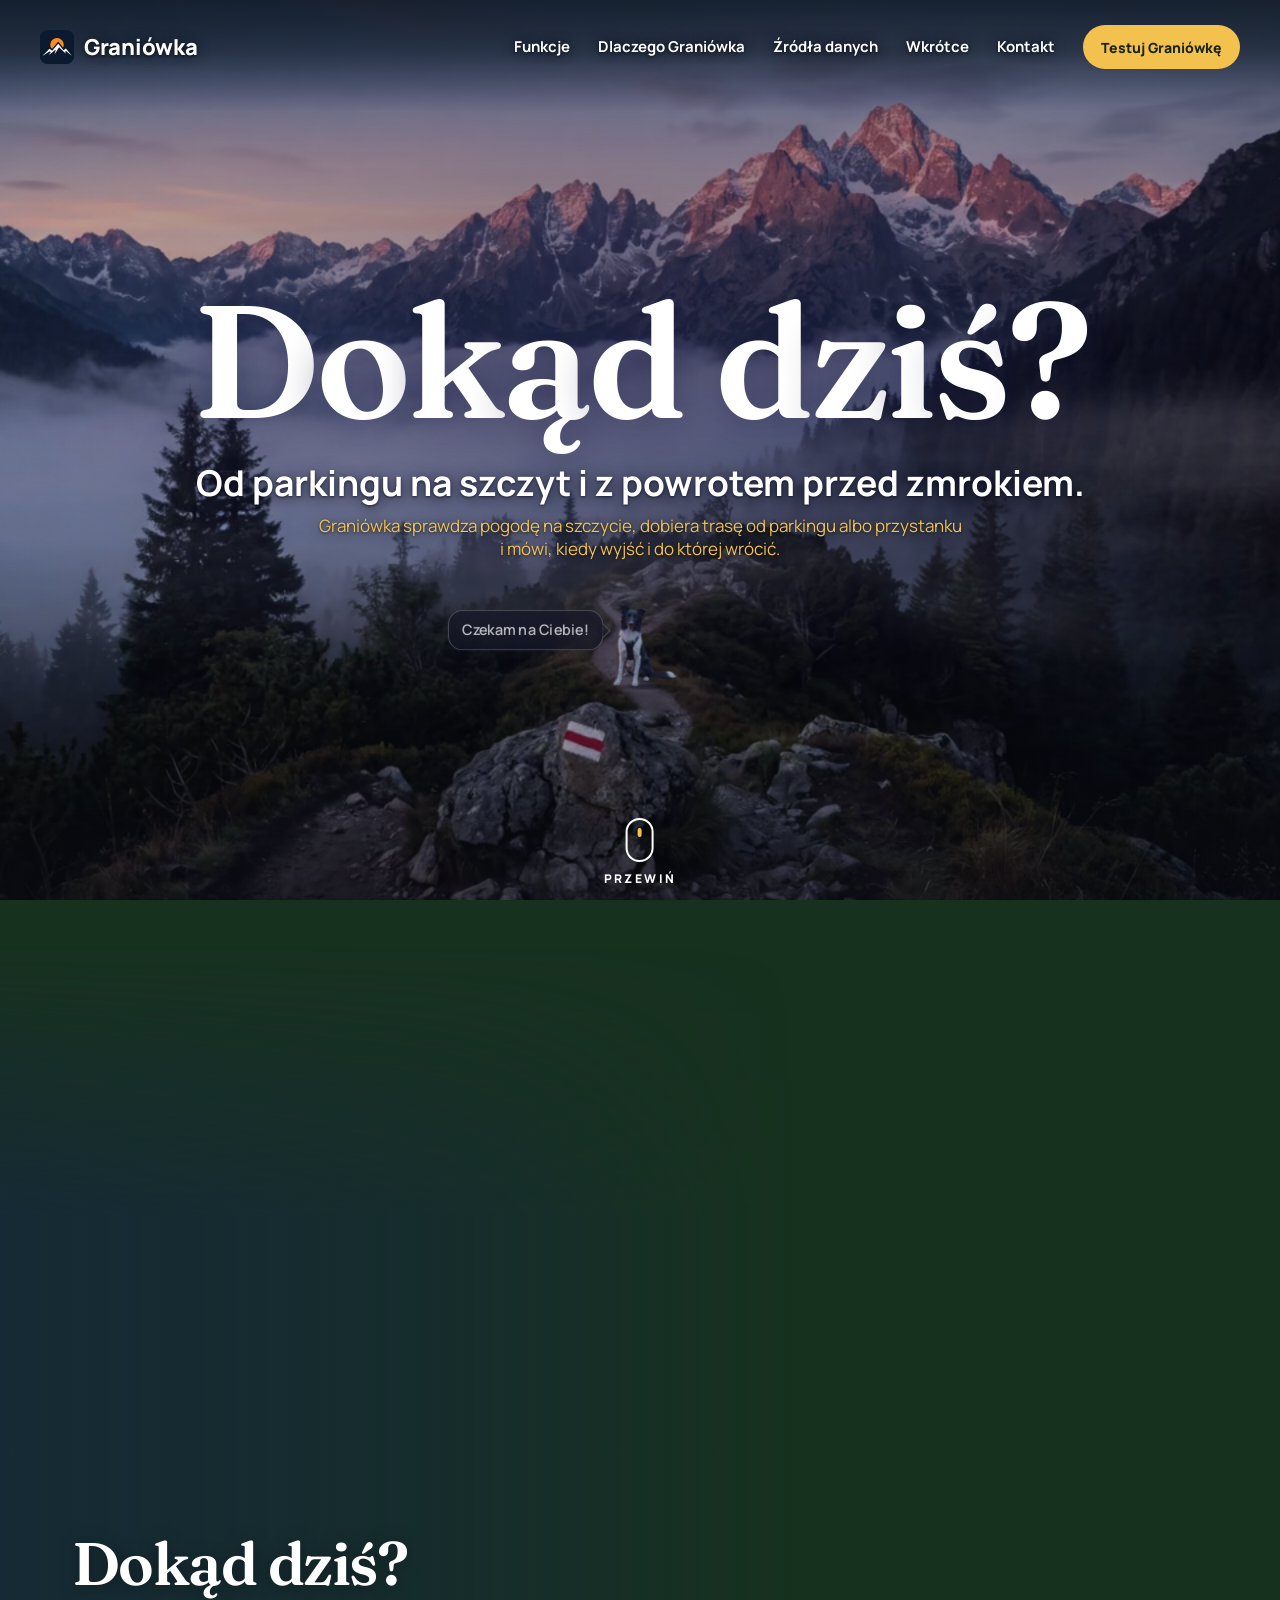
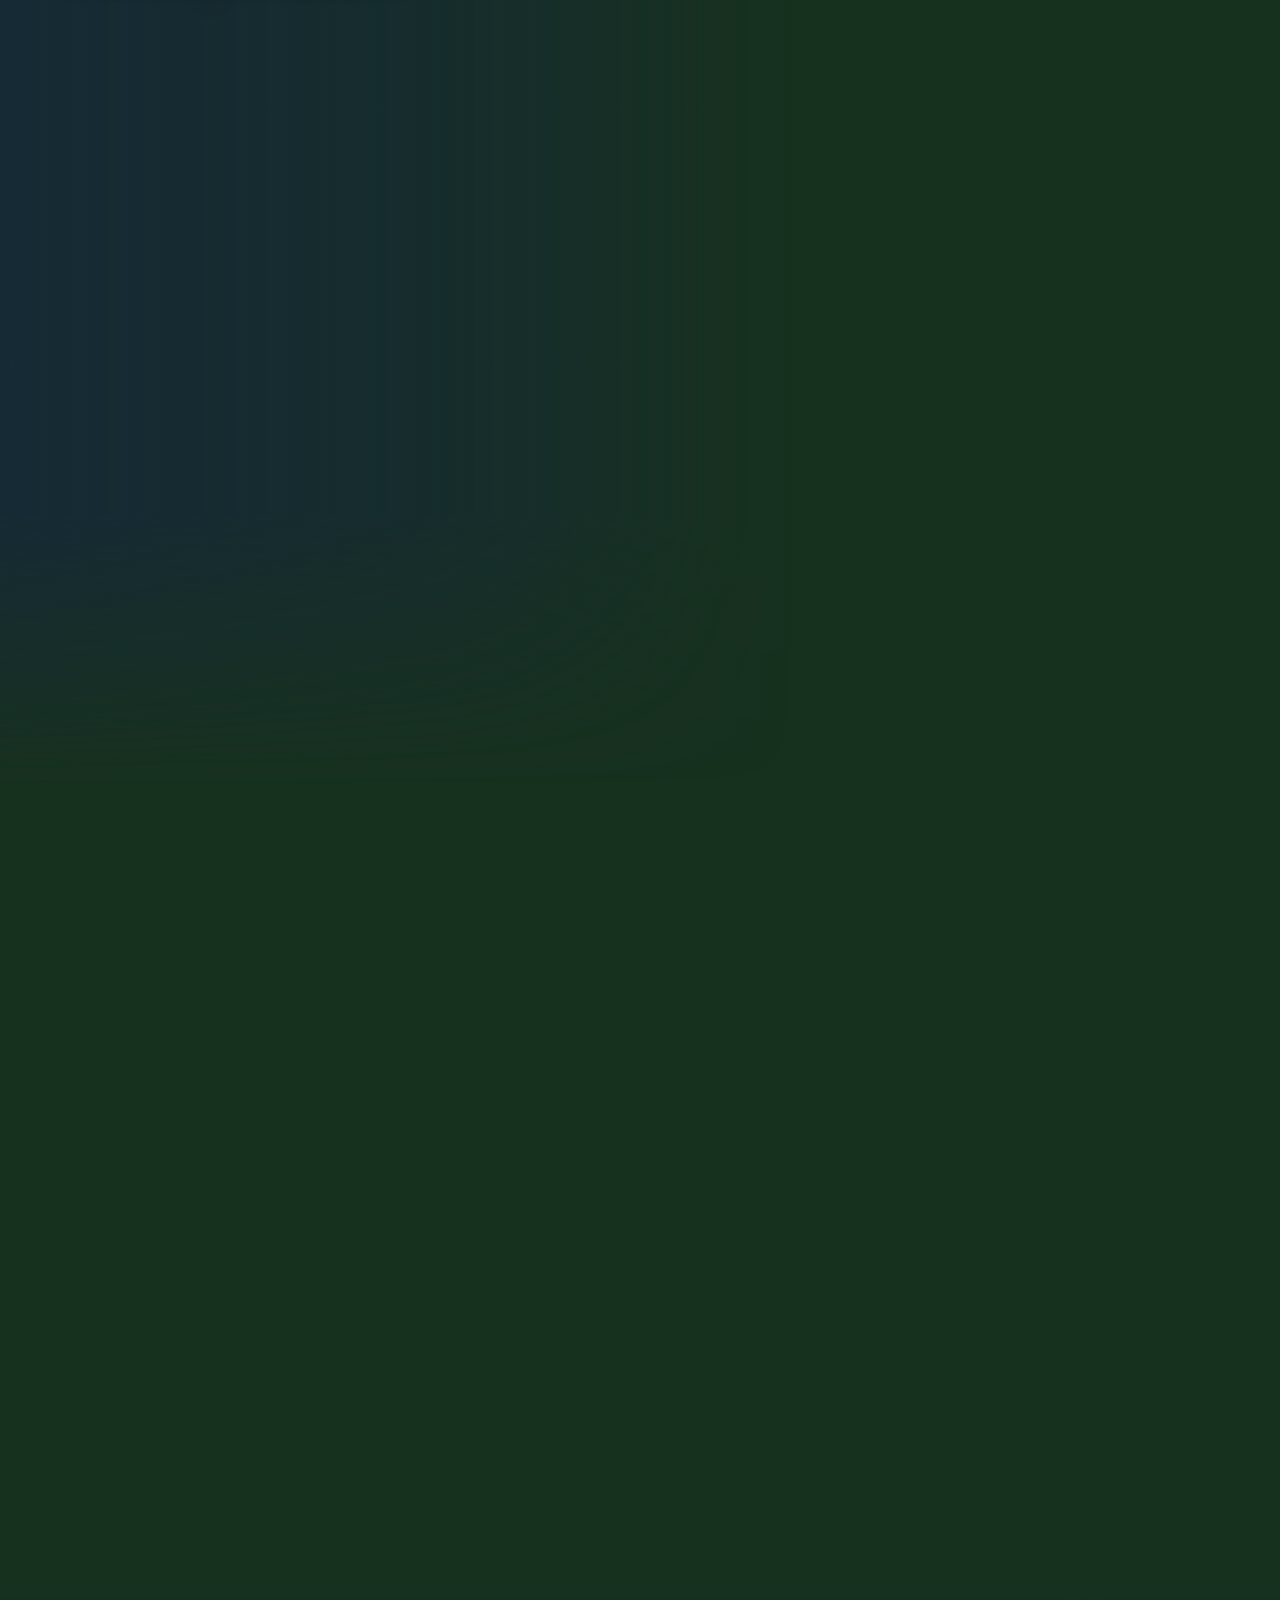
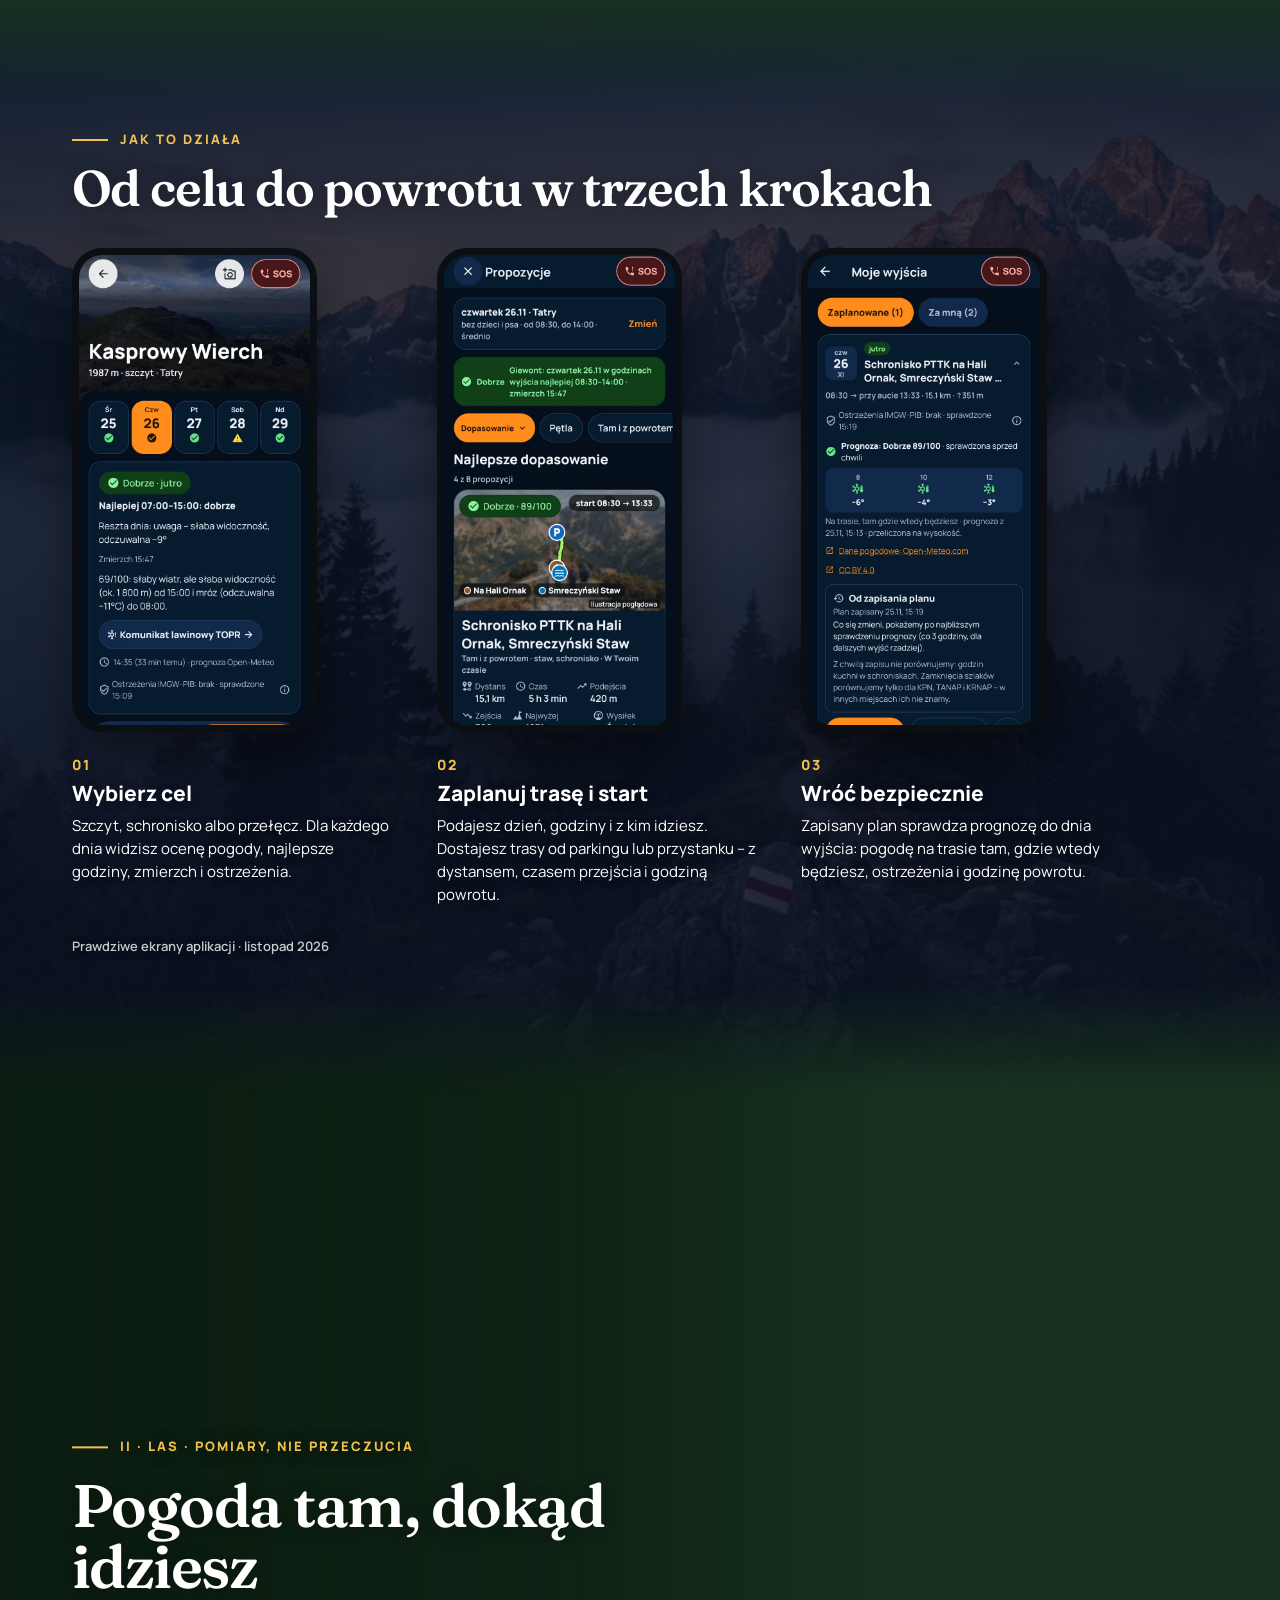
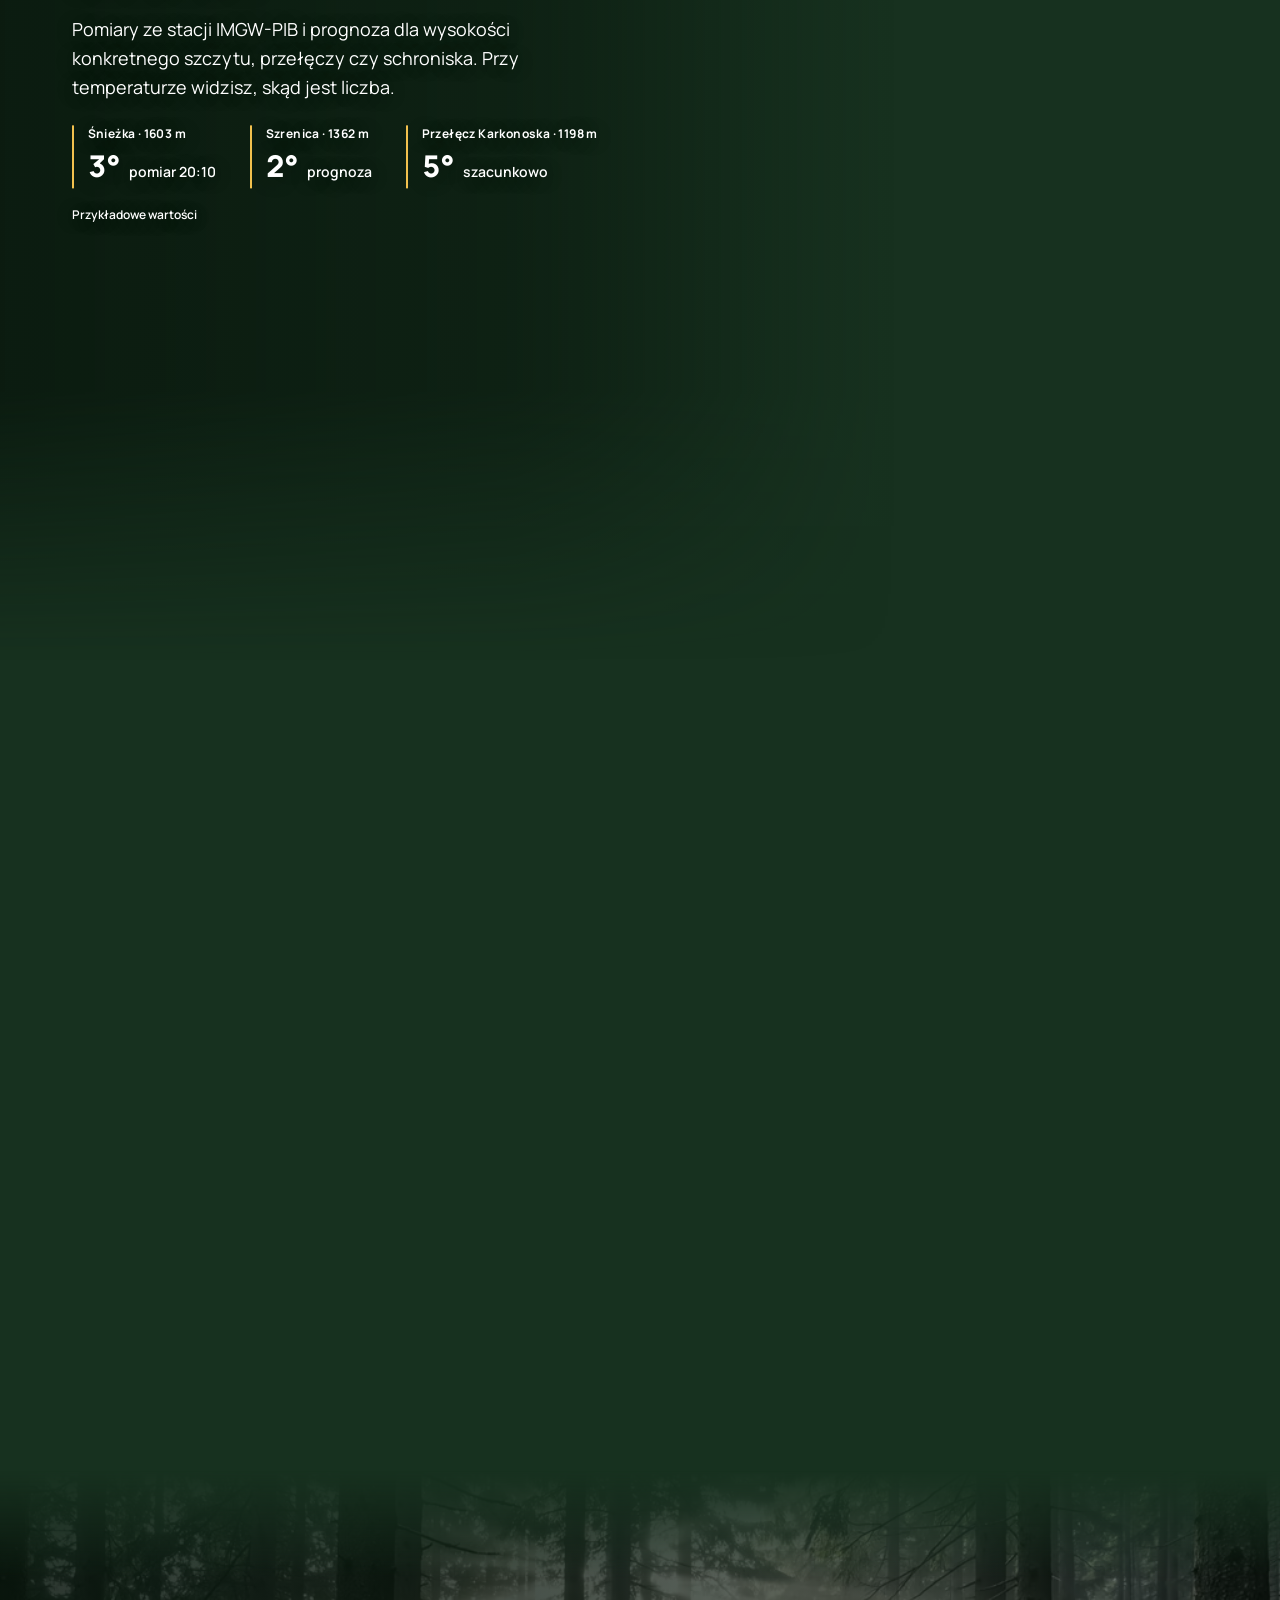
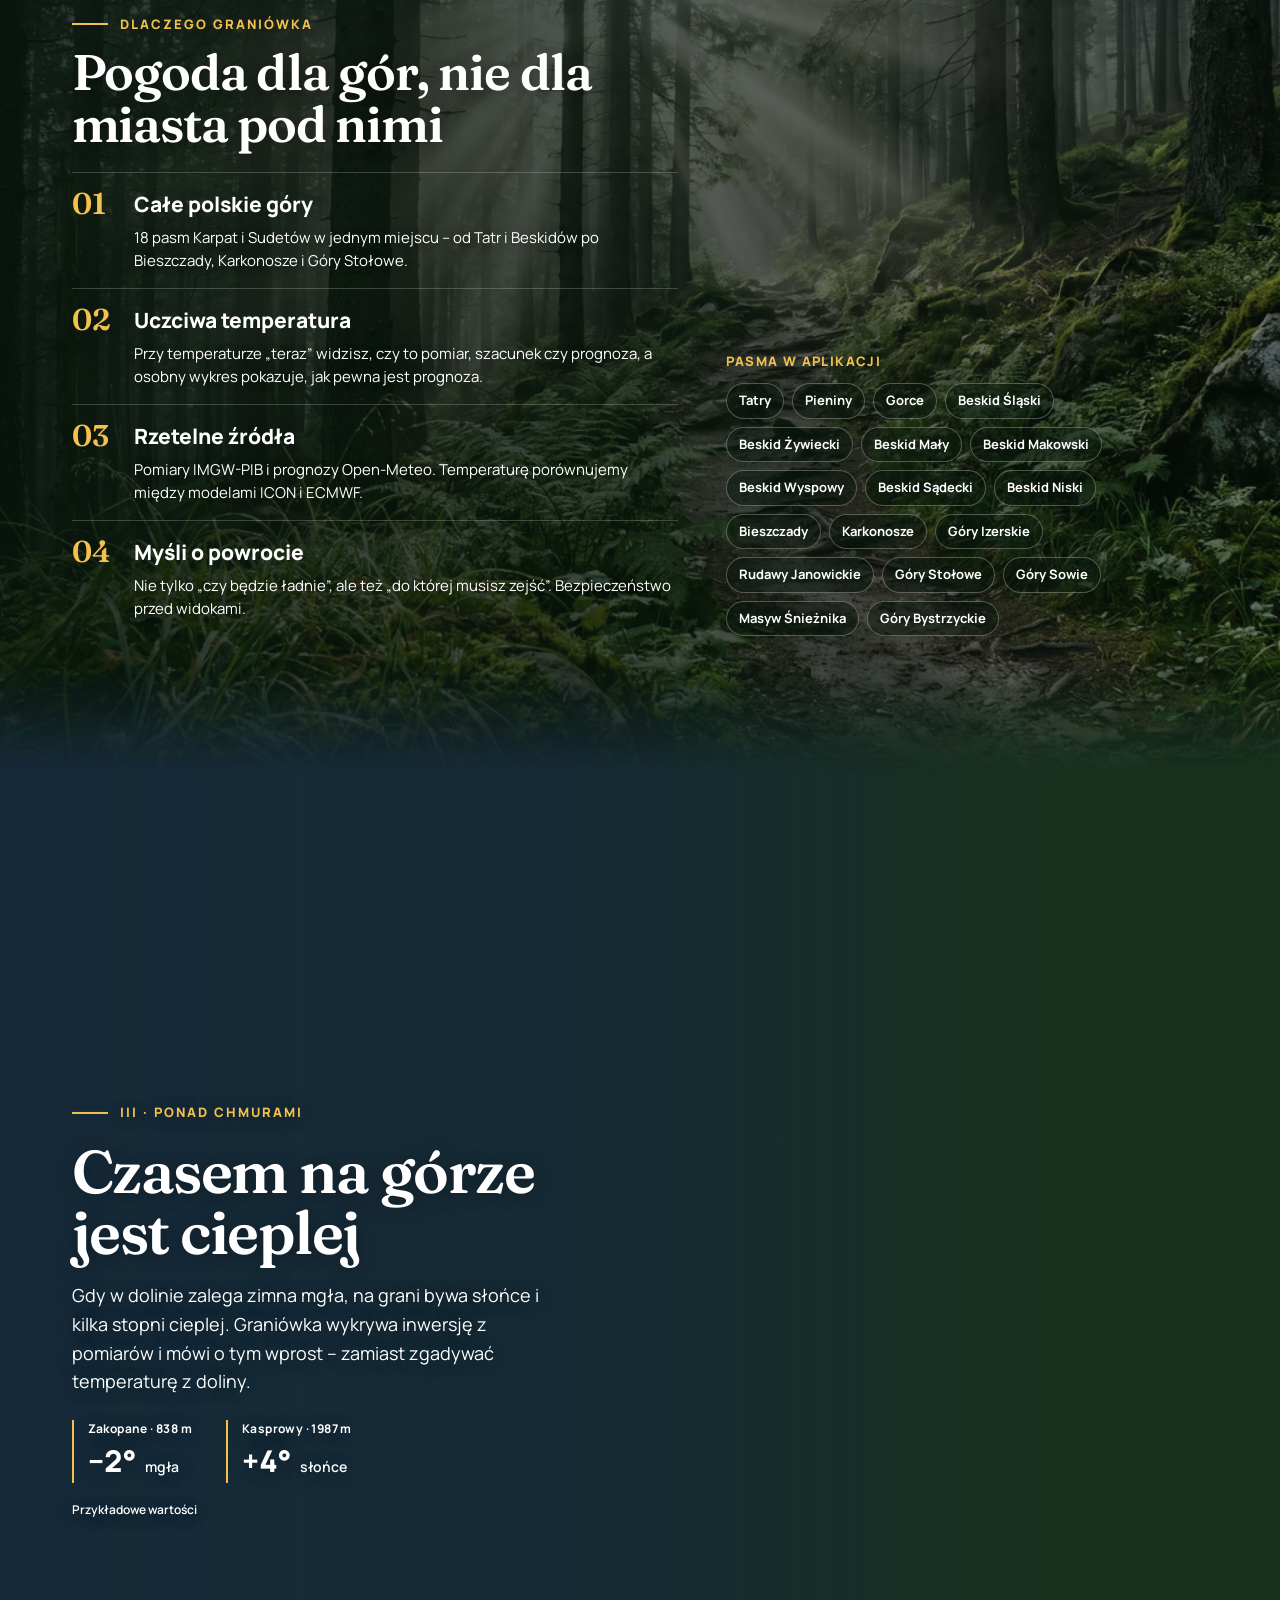
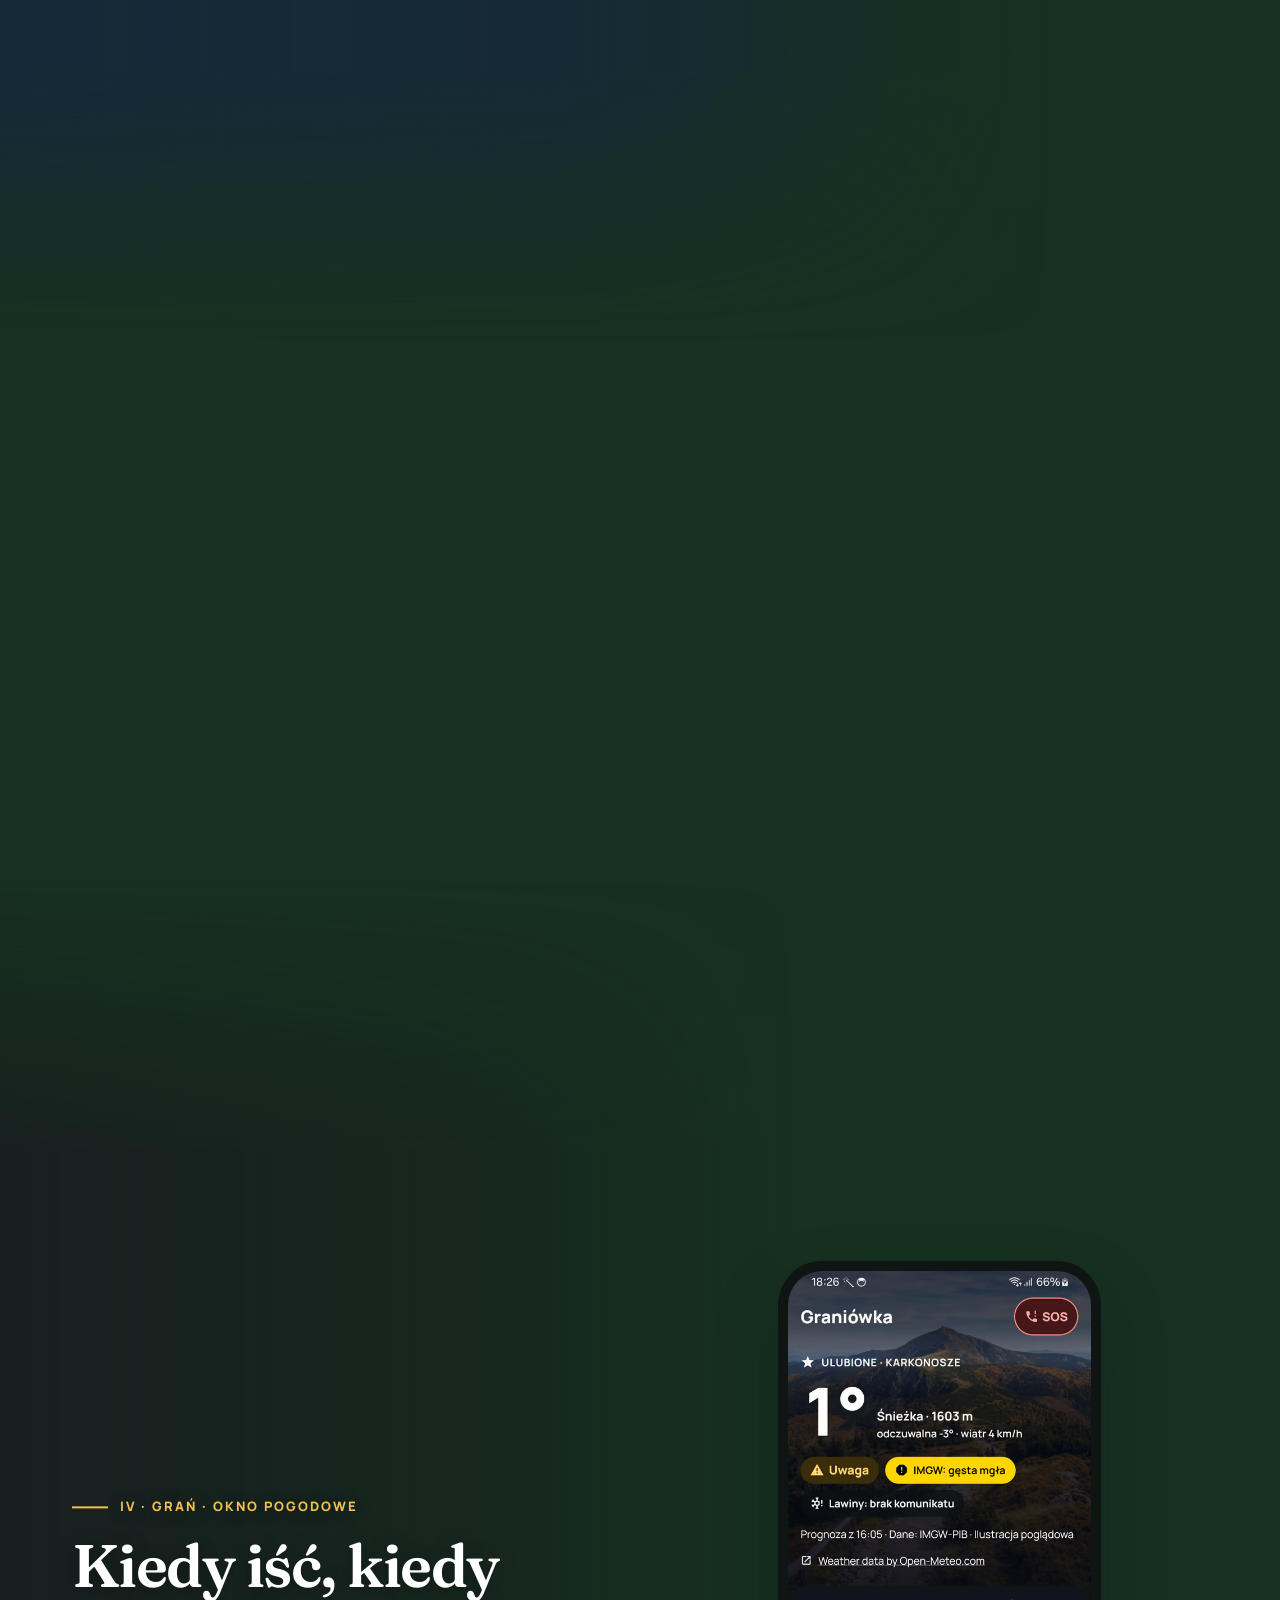
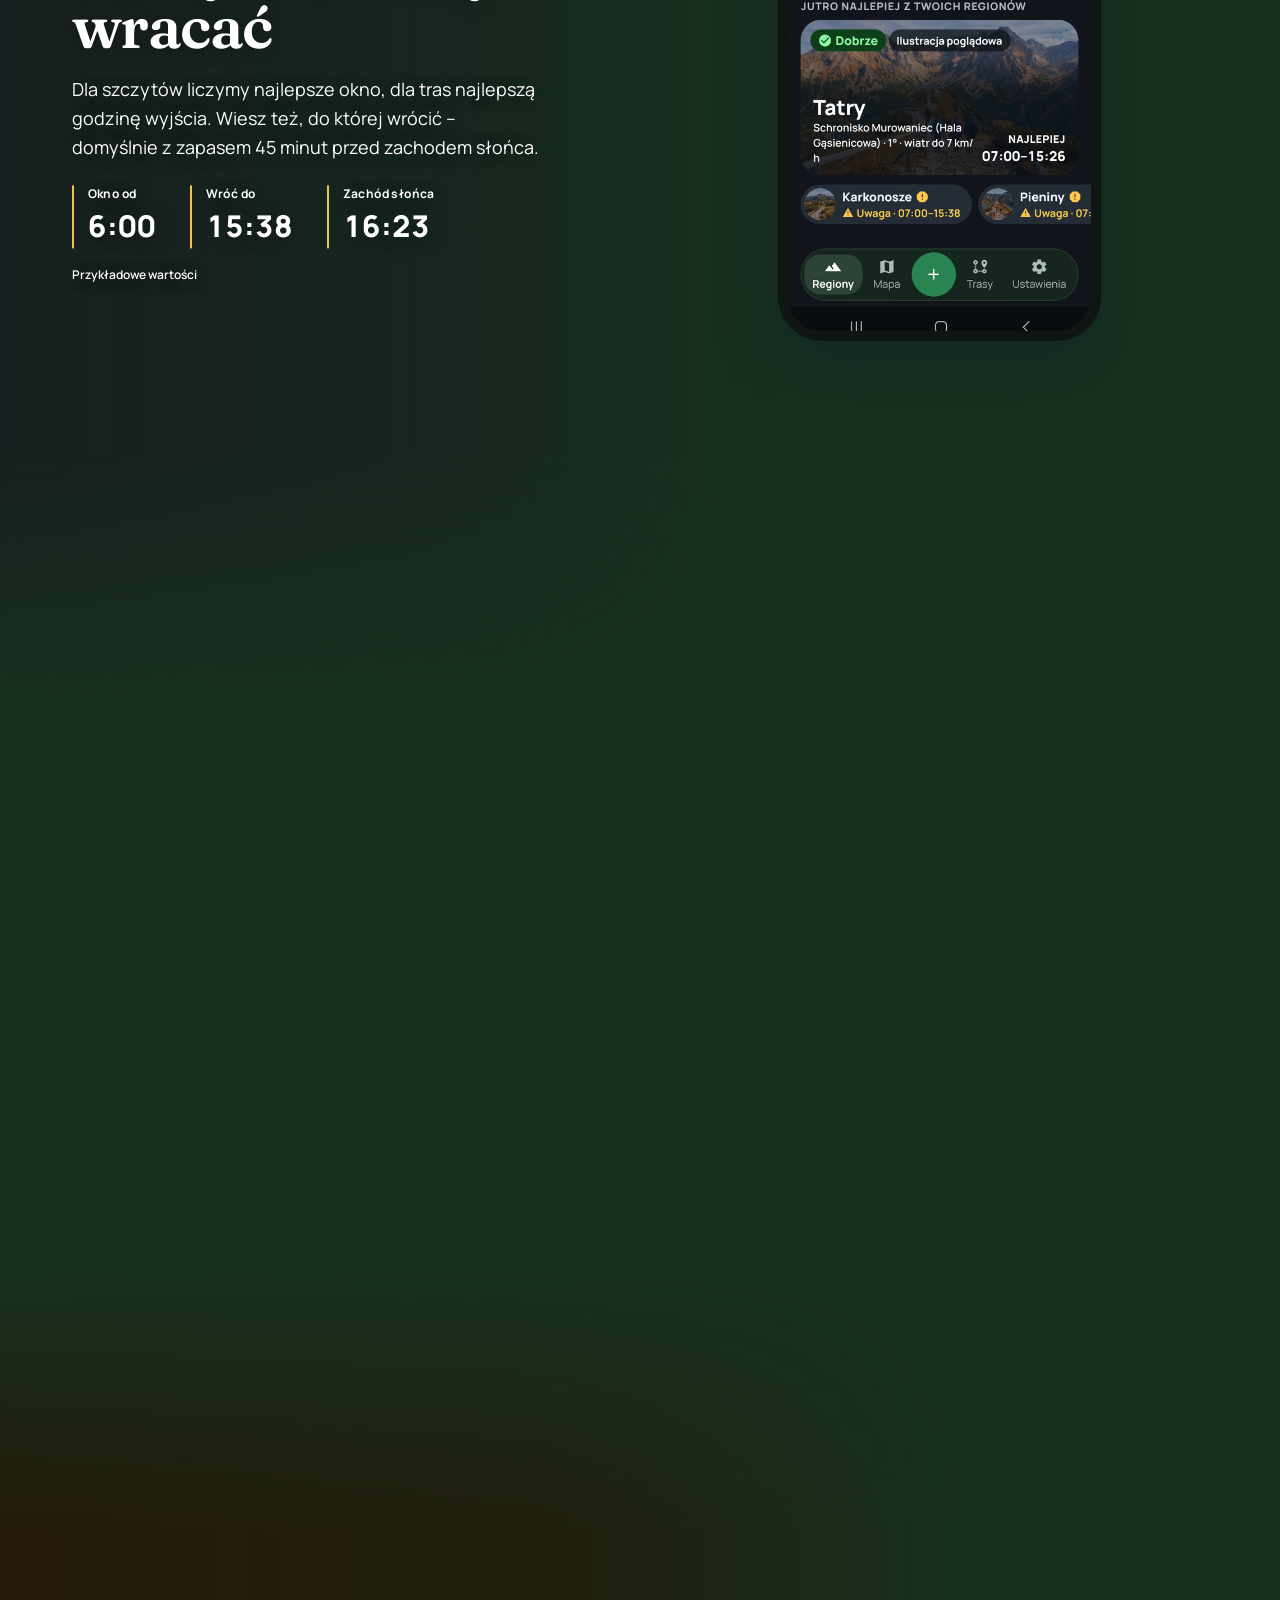
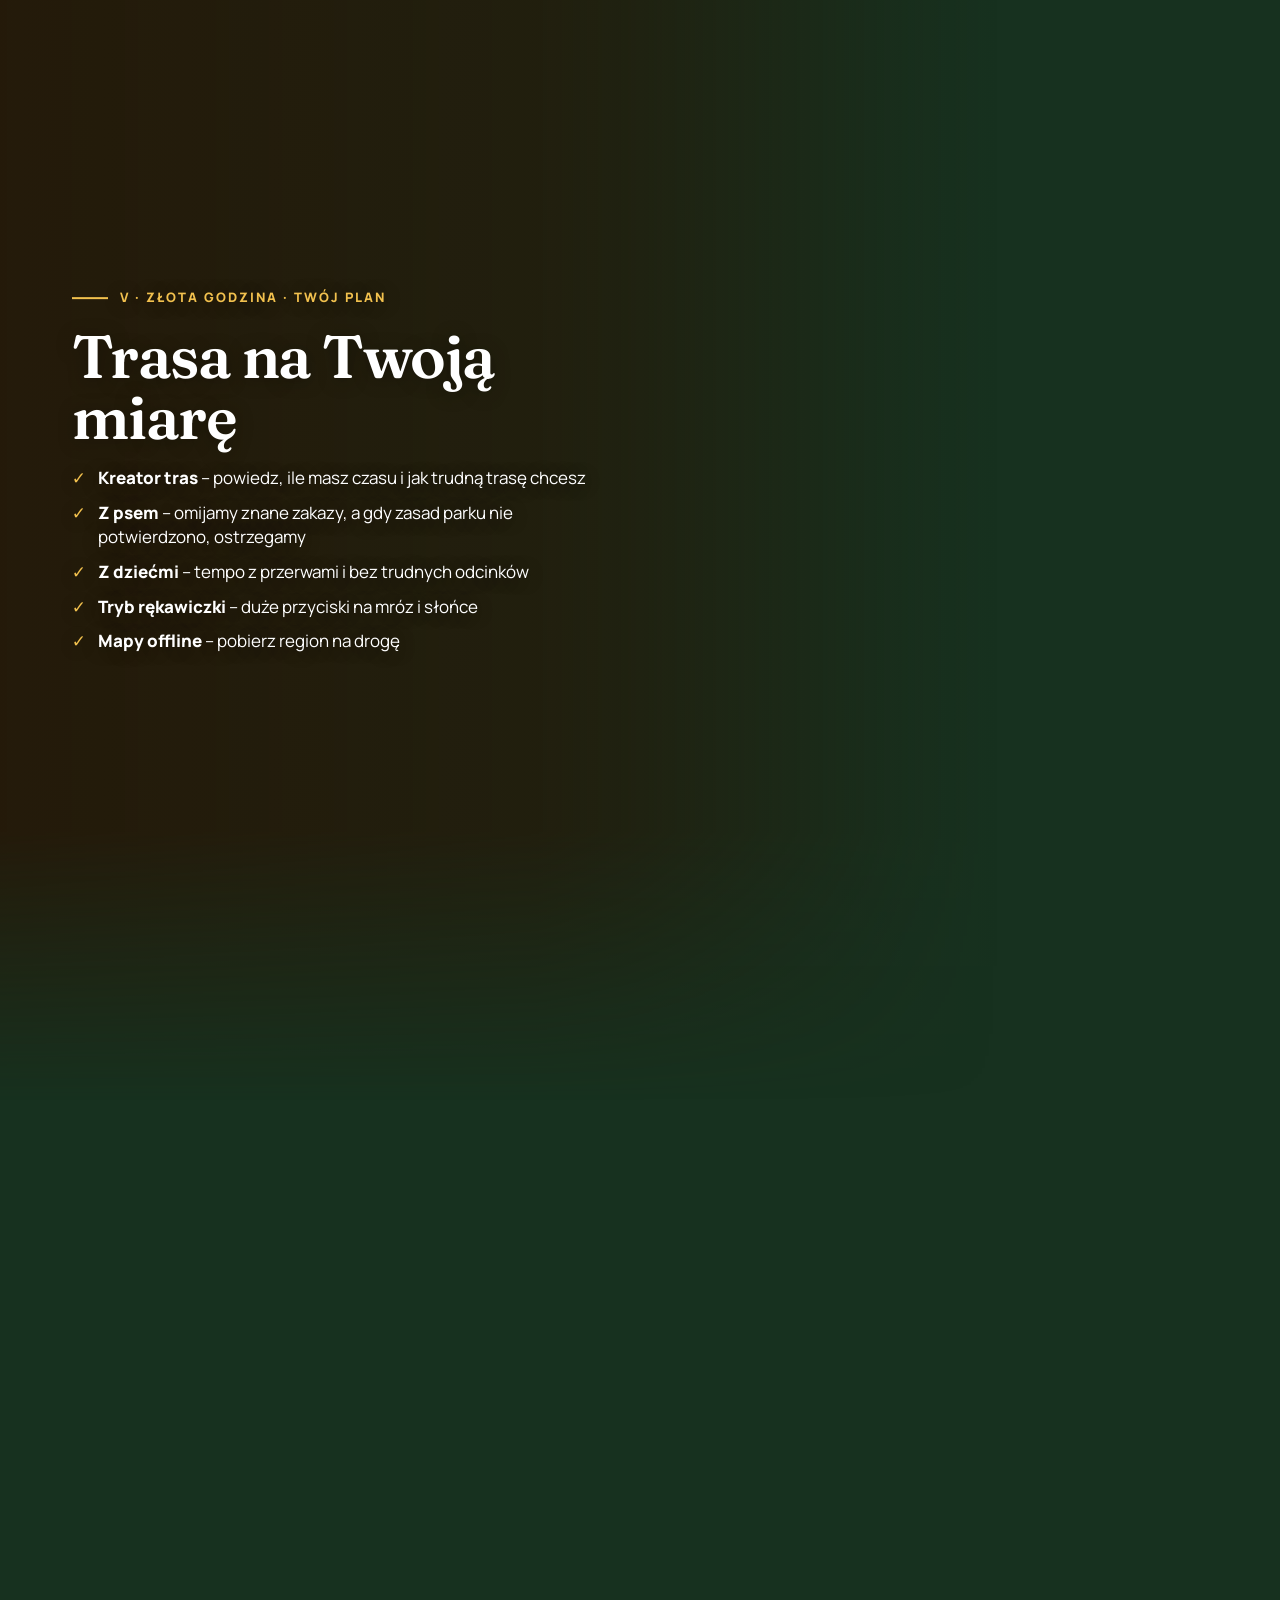
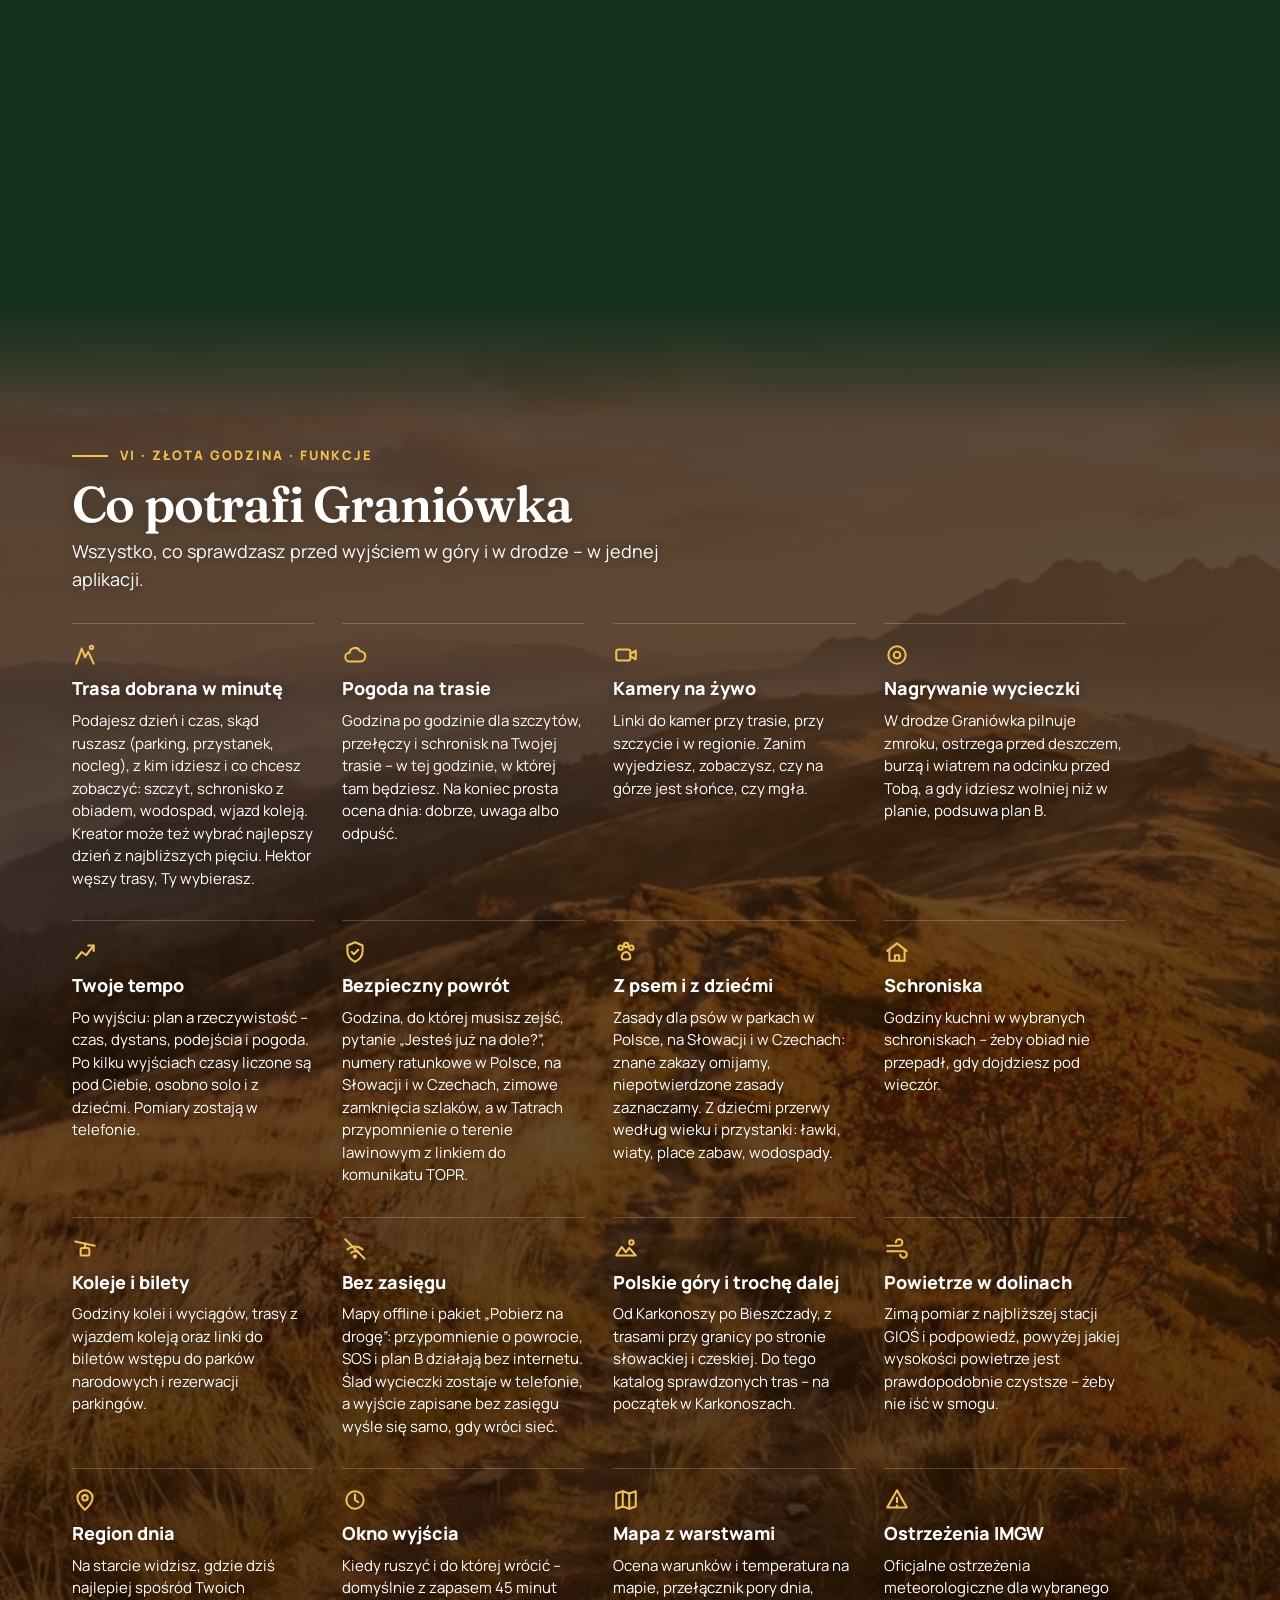
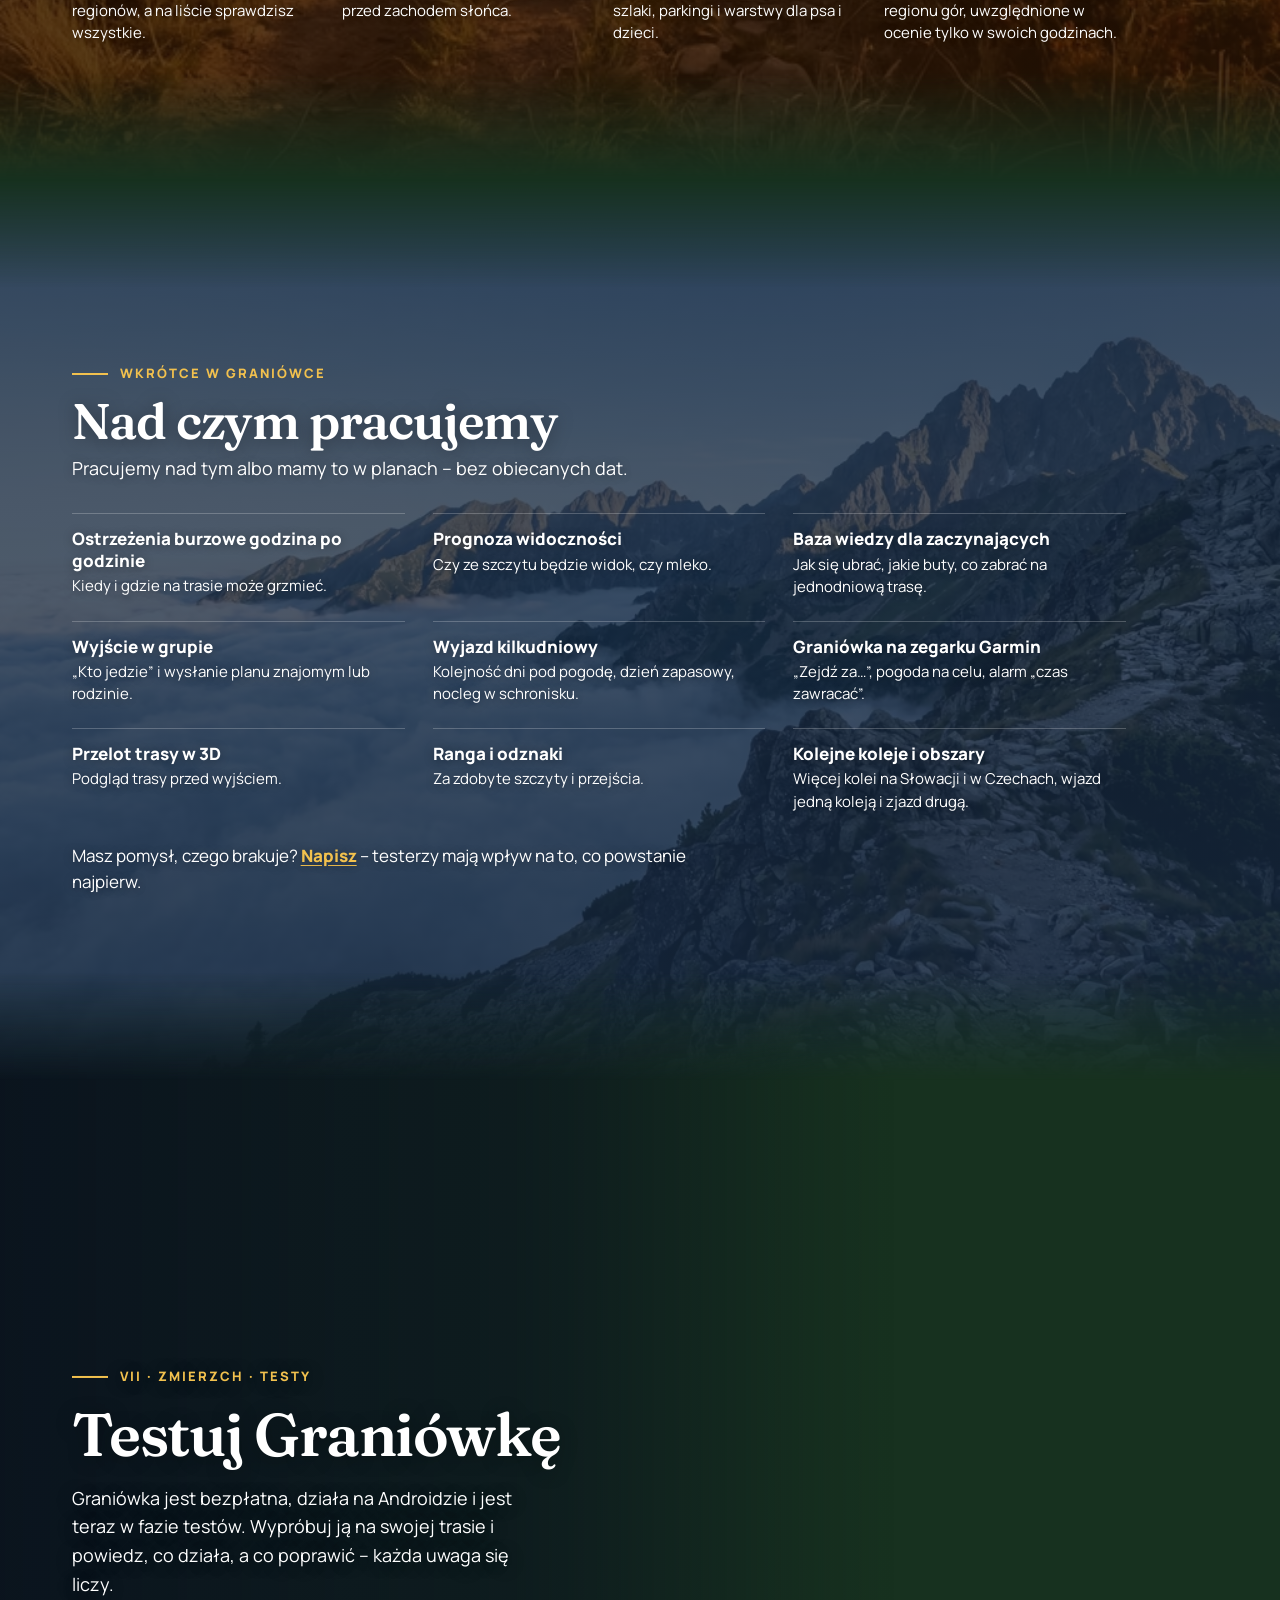
==== commit 2d4467e9: "Publikacja strony Co-Authored-By: Claude Opus 5.5 <noreply@anthropic.com>" ====
--- a/index.html
+++ b/index.html
@@ -38,12 +38,12 @@
         if (matchMedia('(max-width: 767px)').matches) c.add('tel')
       })()
     </script>
-    <script type="module" crossorigin src="/assets/index-smECuazr.js"></script>
+    <script type="module" crossorigin src="/assets/index-CWoE-Iaj.js"></script>
     <style>/*! tailwindcss v4.3.4 | MIT License | https://tailwindcss.com */
-*,:after,:before,::backdrop{box-sizing:border-box;border:0 solid;margin:0;padding:0}::file-selector-button{box-sizing:border-box;border:0 solid;margin:0;padding:0}html,:host{-webkit-text-size-adjust:100%;tab-size:4;font-feature-settings:normal;font-variation-settings:normal;-webkit-tap-highlight-color:transparent;font-family:-apple-system,BlinkMacSystemFont,Segoe UI,Roboto,Helvetica Neue,Noto Sans,Arial,sans-serif,Apple Color Emoji,Segoe UI Emoji,Segoe UI Symbol,Noto Color Emoji;line-height:1.5}hr{height:0;color:inherit;border-top-width:1px}abbr:where([title]){-webkit-text-decoration:underline dotted;text-decoration:underline dotted}h1,h2,h3,h4,h5,h6{font-size:inherit;font-weight:inherit}a{color:inherit;-webkit-text-decoration:inherit;-webkit-text-decoration:inherit;-webkit-text-decoration:inherit;-webkit-text-decoration:inherit;text-decoration:inherit}b,strong{font-weight:bolder}code,kbd,samp,pre{font-feature-settings:normal;font-variation-settings:normal;font-family:ui-monospace,SFMono-Regular,Menlo,Monaco,Consolas,Liberation Mono,Courier New,monospace;font-size:1em}small{font-size:80%}sub,sup{vertical-align:baseline;font-size:75%;line-height:0;position:relative}sub{bottom:-.25em}sup{top:-.5em}table{text-indent:0;border-color:inherit;border-collapse:collapse}:-moz-focusring:where(:not(iframe)){outline:auto}progress{vertical-align:baseline}summary{display:list-item}ol,ul,menu{list-style:none}img,svg,video,canvas,audio,iframe,embed,object{vertical-align:middle;display:block}img,video{max-width:100%;height:auto}button,input,select,optgroup,textarea{font:inherit;font-feature-settings:inherit;font-variation-settings:inherit;letter-spacing:inherit;color:inherit;opacity:1;background-color:#0000;border-radius:0}::file-selector-button{font:inherit;font-feature-settings:inherit;font-variation-settings:inherit;letter-spacing:inherit;color:inherit;opacity:1;background-color:#0000;border-radius:0}:where(select:is([multiple],[size])) optgroup{font-weight:bolder}:where(select:is([multiple],[size])) optgroup option{padding-inline-start:20px}::file-selector-button{margin-inline-end:4px}::placeholder{opacity:1}@supports (not ((-webkit-appearance:-apple-pay-button))) or (contain-intrinsic-size:1px){::placeholder{color:currentColor}@supports (color:color-mix(in lab, red, red)){::placeholder{color:color-mix(in oklab, currentcolor 50%, transparent)}}}textarea{resize:vertical}::-webkit-search-decoration{-webkit-appearance:none}::-webkit-date-and-time-value{min-height:1lh;text-align:inherit}::-webkit-datetime-edit{display:inline-flex}::-webkit-datetime-edit-fields-wrapper{padding:0}::-webkit-datetime-edit{padding-block:0}::-webkit-datetime-edit-year-field{padding-block:0}::-webkit-datetime-edit-month-field{padding-block:0}::-webkit-datetime-edit-day-field{padding-block:0}::-webkit-datetime-edit-hour-field{padding-block:0}::-webkit-datetime-edit-minute-field{padding-block:0}::-webkit-datetime-edit-second-field{padding-block:0}::-webkit-datetime-edit-millisecond-field{padding-block:0}::-webkit-datetime-edit-meridiem-field{padding-block:0}::-webkit-calendar-picker-indicator{line-height:1}:-moz-ui-invalid{box-shadow:none}button,input:where([type=button],[type=reset],[type=submit]){appearance:button}::file-selector-button{appearance:button}::-webkit-inner-spin-button{height:auto}::-webkit-outer-spin-button{height:auto}[hidden]:where(:not([hidden=until-found])){display:none!important}@font-face{font-family:Manrope;font-weight:400;font-display:swap;src:url(/fonts/manrope-400.woff2)format("woff2")}@font-face{font-family:Manrope;font-weight:600;font-display:swap;src:url(/fonts/manrope-600.woff2)format("woff2")}@font-face{font-family:Manrope;font-weight:700;font-display:swap;src:url(/fonts/manrope-700.woff2)format("woff2")}@font-face{font-family:Manrope;font-weight:800;font-display:swap;src:url(/fonts/manrope-800.woff2)format("woff2")}@font-face{font-family:Fraunces;font-weight:600;font-display:swap;src:url(/fonts/fraunces-600.woff2)format("woff2");unicode-range:U+??,U+2000-206F,U+2190-2193,U+2212}@font-face{font-family:Fraunces;font-weight:600;font-display:swap;src:url(/fonts/fraunces-600-pl.woff2)format("woff2");unicode-range:U+100-17F}:root{--zielen:#17311f;--zloty:#f2c14e;--pin:120vh}html{background:var(--zielen);-webkit-text-size-adjust:100%}body{color:#fff;background:var(--zielen);font-family:Manrope,system-ui,sans-serif;overflow-x:clip}a{color:#fff}a:hover{color:var(--zloty)}h1,h2{font-family:Fraunces,Georgia,serif;font-weight:600}:focus-visible{outline:3px solid var(--zloty);outline-offset:3px;border-radius:6px}.przeskok{z-index:50;color:var(--zielen);background:#fff;border-radius:12px;padding:12px 18px;font-weight:800;position:fixed;top:-80px;left:16px}.przeskok:focus{top:12px}#kino{z-index:1;pointer-events:none;width:100vw;height:100lvh;transition:opacity 1.4s;display:block;position:fixed;top:0;left:0}.gora{z-index:20;pointer-events:none;background:linear-gradient(#0c141cc7,#0c141c94 45%,#0c141c00);justify-content:space-between;align-items:center;gap:28px;padding:24px 40px 40px;display:flex;position:fixed;top:0;left:0;right:0}.gora>*{pointer-events:auto}.gora-logo{letter-spacing:-.3px;text-shadow:0 0 12px #080e14bf,0 1px 3px #080e14b3;align-items:center;gap:10px;min-height:44px;font-size:22px;font-weight:800;text-decoration:none;display:flex}.gora-linki{align-items:center;gap:28px;font-size:15px;font-weight:700;display:flex}.gora-linki a{text-shadow:0 0 12px #080e14bf,0 1px 3px #080e14b3;padding:12px 0;text-decoration:none}.gora-linki a.gora-play,.gora-panel a.gora-play{box-sizing:border-box;background:var(--zloty);color:#1b2414;min-height:44px;text-shadow:none;border-radius:22px;align-items:center;padding:0 18px;font-size:14px;font-weight:800;display:flex}.gora-panel a.gora-play{justify-content:center;margin:6px 0 10px}.gora-linki a.gora-play:hover,.gora-panel a.gora-play:hover{color:#1b2414;background:#ffd877}.gora-menu{display:none;position:relative}.gora-menu summary{cursor:pointer;background:#101e1680;border-radius:22px;justify-content:center;align-items:center;width:44px;height:44px;list-style:none;display:flex}.gora-menu summary::-webkit-details-marker{display:none}.gora-panel{background:#101e16f5;border-radius:20px;flex-direction:column;min-width:230px;padding:8px 18px;font-size:15px;font-weight:700;display:flex;position:absolute;top:52px;right:0}.gora-panel a{padding:13px 0;text-decoration:none}.etapy{z-index:15;flex-direction:column;gap:6px;transition:opacity .4s;display:flex;position:fixed;top:50%;right:32px;transform:translateY(-50%)}.etapy:before{content:"";background:#ffffff59;width:1px;position:absolute;top:12px;bottom:12px;right:4.5px}.etapy a{color:#fff;pointer-events:none;justify-content:flex-end;align-items:center;gap:10px;min-height:26px;font-size:13px;font-weight:700;text-decoration:none;display:flex;position:relative}.etap-nazwa{opacity:0;white-space:nowrap;text-shadow:0 0 10px #000c,0 1px 3px #000c;transition:opacity .25s}.etap-kropka{pointer-events:auto;flex-shrink:0;width:10px;height:26px;position:relative}.etap-kropka:before{content:"";background:#ffffffbf;border-radius:50%;width:7px;height:7px;transition:all .25s;position:absolute;top:9.5px;left:1.5px;box-shadow:0 0 4px #0009}.etap-kropka:after{content:"";position:absolute;inset:0 -9px}.etapy a:hover .etap-nazwa,.etapy a:focus-visible .etap-nazwa,.etapy a[aria-current=true] .etap-nazwa{opacity:1}.etapy a[aria-current=true] .etap-nazwa{color:#fff}.etapy a:hover .etap-kropka:before{background:#fff}.etapy a[aria-current=true] .etap-kropka:before{background:var(--zloty);width:10px;height:10px;top:8px;left:0;box-shadow:0 0 0 3px #f2c14e4d,0 0 12px #f2c14ecc}.gl .etapy.ukryte,.gl .postep.ukryte{opacity:0}.gl .etapy.ukryte .etap-kropka{pointer-events:none}.gl .etapy.ukryte:focus-within{opacity:1}.postep{z-index:15;grid-template-columns:repeat(6,minmax(0,1fr));gap:6px;transition:opacity .4s;display:none;position:fixed;top:74px;left:20px;right:20px}.postep span{background:#ffffff73;border-radius:2px;height:4px;transition:background .3s}.postep span.zrobione{background:var(--zloty)}.przechyl-zgoda{left:14px;bottom:calc(14px + env(safe-area-inset-bottom));z-index:15;color:#fff;background:#0a101699;border:2px solid #ffffffd9;border-radius:22px;width:104px;min-height:44px;padding:4px 10px;font-size:12px;font-weight:700;line-height:1.15;position:fixed}.scena{position:relative}.scena-wew{height:100svh;min-height:560px;position:relative;overflow:hidden}.scena-tlo,.scena-tlo img,#wejscie-media img,#wejscie-media video{object-fit:cover;width:100%;height:100%;display:block;position:absolute;inset:0}#wejscie-media,#wejscie-nad{width:100%;height:100svh;min-height:560px;position:absolute;top:0;left:0}#wejscie-media{z-index:0;overflow:hidden}#wejscie-nad{z-index:3;pointer-events:none;--tytul:clamp(64px, 12.5vw, 200px);--tytul-y:40%}#wejscie-nad a{pointer-events:auto}main{z-index:2;position:relative}.tylko-czytnik{clip-path:inset(50%);width:1px;height:1px;position:absolute;overflow:hidden}.scena-tresc{z-index:2;height:100%;position:relative}.gl .scena .scena-tlo{display:none}.gl .scena-wew{overflow:visible}.gl #wejscie-media{height:100lvh;position:fixed}.gl #wejscie-nad{position:fixed}.tel.gl .scena{height:calc(100svh + var(--pin))}.tel.gl .scena-wew{position:sticky;top:0}.tel.gl .scena.bez-pinu{height:auto}.tel.gl .scena.bez-pinu .scena-wew{position:relative}.scena.bez-pinu .scena-wew{height:auto;min-height:100svh}.przyciemnienie{z-index:10;opacity:0;pointer-events:none;background:#0b0f12;display:none;position:fixed;inset:0}.js:not(.gl) .przyciemnienie{display:block}#wejscie-media video{opacity:0;transition:opacity 1.4s}#wejscie-media video.gra{opacity:1}.gl.tel:not(.oszczedny) #wejscie-media img,.gl.tel:not(.oszczedny) #wejscie-media video{transform:scale(1.1)}.wejscie-zaslona{z-index:0;background:radial-gradient(75% 55% at 50% 40%,#18183a80,#18183a1a 75%),linear-gradient(#18183a47,#18183a00 60%,#0a101273);position:absolute;inset:0}.wejscie-tytul{left:50%;top:var(--tytul-y);z-index:3;white-space:nowrap;font-family:Fraunces,Georgia,serif;font-size:var(--tytul);letter-spacing:-.025em;text-shadow:0 4px 40px #14143c8c;transform-origin:0 0;will-change:transform;font-weight:600;line-height:1.02;position:absolute;transform:translate(-50%,-50%)}.wejscie-tytul .litera{display:inline-block}.wejscie-pod{left:20px;right:20px;top:calc(var(--tytul-y) + var(--tytul) * .62);z-index:3;text-align:center;text-shadow:0 1px 3px #0a0e1eb3,0 2px 16px #0a0e1ebf;font-size:21px;font-weight:700;line-height:1.35;transition:opacity .3s;position:absolute}.przewiniete .wejscie-pod{opacity:0}.wejscie-pod-1{white-space:nowrap;font-size:calc(var(--tytul) * .1825);display:block}.wejscie-pod-2{max-width:40em;color:var(--zloty);margin:8px auto 0;font-size:17px;font-weight:400;display:block}.dalej{left:50%;bottom:calc(6px + env(safe-area-inset-bottom));z-index:15;color:#fff;letter-spacing:2.4px;text-transform:uppercase;white-space:nowrap;filter:drop-shadow(0 2px 8px #0006);text-shadow:0 1px 6px #0009;flex-direction:column;align-items:center;gap:8px;padding:6px 12px;font-size:12px;font-weight:800;text-decoration:none;display:flex;position:fixed;transform:translate(-50%)}.dalej:focus-visible{outline-offset:2px;border-radius:10px;outline:2px solid #fff}.myszka{box-sizing:border-box;border:2px solid #fff;border-radius:16px;justify-content:center;width:28px;height:44px;padding-top:8px;display:flex}.myszka-kolko{background:#f2c14e;border-radius:2px;width:4px;height:9px}.strzalka,.strzalka-gora{display:none}@media (pointer:coarse){.myszka{display:none}.strzalka{display:block}}.na-gore .myszka,.na-gore .strzalka{display:none}.na-gore .strzalka-gora{display:block}.js:not(.ogranicz-ruch) .myszka-kolko{animation:1.8s ease-in-out infinite myszka-kolko}.js:not(.ogranicz-ruch) .strzalka{animation:1.4s ease-in-out infinite strzalka}@keyframes myszka-kolko{0%{opacity:1;transform:translateY(0)}70%{opacity:0;transform:translateY(12px)}to{opacity:0;transform:translateY(0)}}@keyframes strzalka{0%,to{transform:translateY(0)}50%{transform:translateY(6px)}}.hektor-warstwa{pointer-events:none;position:absolute;inset:0;overflow:hidden;container-type:size}#hektor-wejscie{z-index:1;width:100%;height:100svh;min-height:560px;bottom:auto;right:auto}.hektor-szlak{--cw:max(100cqw, calc(100cqh * 16 / 9));--ch:max(100cqh, calc(100cqw * 9 / 16));left:calc(50% + var(--hx) * var(--cw));top:calc(50% + var(--hy) * var(--ch));width:calc(var(--hw) * var(--cw));aspect-ratio:var(--hasp);transform-origin:50% 100%;position:absolute;transform:translate(-50%,-100%)}.hektor-szlak img{width:100%;height:auto;display:block;position:relative}.hektor-cien{aspect-ratio:90/12;background:radial-gradient(closest-side,#00000073 45%,#0000);border-radius:50%;width:90%;position:absolute;bottom:0;left:5%;transform:translateY(50%)}.hektor-dymek{white-space:nowrap;-webkit-backdrop-filter:blur(16px);backdrop-filter:blur(16px);background:#14162880;border:1px solid #ffffff4d;border-radius:14px;margin-right:10px;padding:9px 13px;font-size:14px;font-weight:600;line-height:1.3;position:absolute;top:8%;right:100%}.hektor-dymek:after{content:"";background:#14162880;border-top:1px solid #ffffff4d;border-right:1px solid #ffffff4d;width:10px;height:10px;margin-top:-5px;position:absolute;top:50%;right:-6px;transform:rotate(45deg)}.js:not(.ogranicz-ruch) .hektor-dymek{opacity:0;transition:opacity .25s,visibility .25s}.js:not(.ogranicz-ruch):not(.gl) .hektor-dymek,.js:not(.ogranicz-ruch) .widoczny .hektor-dymek{animation:.5s 1s forwards dymek}.przewiniete .hektor-dymek{visibility:hidden;opacity:0!important;animation:none!important}@keyframes dymek{0%{opacity:0;transform:translateY(6px)}to{opacity:1;transform:none}}.js.tel:not(.ogranicz-ruch):not(.oszczedny) #hektor-wejscie{display:none}#hektory{z-index:2;pointer-events:none;width:100vw;height:100lvh;position:fixed;top:0;left:0;overflow:hidden}#hektory .hektor-szlak{visibility:hidden;opacity:0;transition:opacity .25s;display:none;top:0;left:0}#hektory .hektor-szlak.blisko{display:block}.gl .scena .hektor-warstwa,.gl #hektor-wejscie{display:none}.cien{z-index:1;background:linear-gradient(90deg, rgba(var(--c), var(--a1)) 0%, rgba(var(--c), var(--a2)) var(--s1), rgba(var(--c), calc(var(--a2) * .84)) calc(var(--s1) + (var(--s2) - var(--s1)) * .2), rgba(var(--c), calc(var(--a2) * .5)) calc(var(--s1) + (var(--s2) - var(--s1)) * .5), rgba(var(--c), calc(var(--a2) * .16)) calc(var(--s1) + (var(--s2) - var(--s1)) * .8), rgba(var(--c), 0) var(--s2));position:absolute;inset:0}.gl .cien{inset:-30vh 0;-webkit-mask-image:linear-gradient(#0000,#000 30vh calc(100% - 30vh),#0000);mask-image:linear-gradient(#0000,#000 30vh calc(100% - 30vh),#0000)}.scena{--c:22, 40, 62;--a1:.72;--a2:.45;--s1:34%;--s2:62%}#las{--c:8, 22, 12;--a1:.78;--a2:.58;--s1:40%;--s2:70%}#chmury{--a1:.84;--a2:.72;--s1:44%;--s2:82%}#gran{--c:24, 28, 32;--a1:.8;--a2:.5;--t2:.8;--t3:52%;--t4:80%}#zlota{--c:40, 20, 4;--a1:.78;--a2:.62;--s1:42%;--s2:78%;--t2:.8;--t3:52%;--t4:80%}#zmierzch{--c:8, 14, 30;--a1:.82;--a2:.6;--s1:40%;--s2:70%}.dolina-tekst,.karta{box-sizing:border-box;text-shadow:0 2px 18px #00000059;flex-direction:column;gap:18px;width:min(540px,44vw);display:flex;position:absolute;top:50%;left:clamp(40px,5.6vw,96px);transform:translateY(-50%)}.znacznik{letter-spacing:2px;color:var(--zloty);text-transform:uppercase;align-items:center;gap:12px;font-size:13px;font-weight:800;display:flex}.znacznik:before{content:"";background:var(--zloty);flex-shrink:0;width:36px;height:2px}.dolina-tekst h1{letter-spacing:-1.5px;white-space:nowrap;font-size:60px;line-height:1.02}.karta h2{letter-spacing:-1.5px;font-size:60px;line-height:1.02}.dolina-tekst p,.karta>p{color:#fff;max-width:470px;font-size:18px;font-weight:500;line-height:1.6}.gl .dolina-tekst h1{visibility:hidden}.gl .dolina-tekst h1.widoczny{visibility:visible}.przyciski{text-shadow:none;flex-wrap:wrap;align-items:center;gap:12px;margin-top:4px;display:flex}.przycisk{box-sizing:border-box;border-radius:24px;align-items:center;min-height:48px;padding:0 20px;font-size:15px;font-weight:800;text-decoration:none;display:flex}.przycisk-zloty,a.przycisk-zloty:hover{background:var(--zloty);color:#1b2414}a.przycisk-zloty:hover{background:#ffd877}.przycisk-obrys{color:#fff;background:#0a101640;border:2px solid #ffffffd9}.podpis{color:#fff;font-size:12px;font-weight:600}.tylko-telefon{display:none}.liczby{flex-wrap:wrap;gap:16px 34px;margin-top:6px;display:flex}.liczba{border-left:2px solid var(--zloty);padding-left:14px}.liczba-nazwa{letter-spacing:.4px;font-size:12px;font-weight:700}.liczba-dane{align-items:baseline;gap:8px;display:flex}.liczba-dane b{font-variant-numeric:tabular-nums;font-size:30px;font-weight:800}.liczba-dane span{font-size:14px;font-weight:600}.lista{flex-direction:column;gap:10px;font-size:17px;font-weight:500;line-height:1.45;display:flex}.lista li{align-items:baseline;gap:12px;display:flex}.lista li>span{color:var(--zloty);flex-shrink:0;font-weight:800}.lista b{font-weight:800}.telefon{aspect-ratio:29/61;background:#0f1513;border-radius:44px;height:min(76vh,680px);padding:10px;position:absolute;top:50%;right:clamp(120px,14vw,240px);transform:translateY(-50%);box-shadow:0 30px 60px #0a1e2873}.telefon img{object-fit:cover;object-position:top;border-radius:34px;width:100%;height:100%;display:block}.stopka{z-index:3;color:#fff;background:#0b1020;flex-direction:column;gap:10px;padding:28px clamp(40px,5.6vw,96px) 92px;font-size:13px;font-weight:600;display:flex;position:relative}.stopka-glowne,.stopka-dodatki{flex-wrap:wrap;align-items:center;gap:4px 12px;display:flex}.stopka-glowne{font-size:14px;font-weight:700}.stopka-dodatki{color:#c9d2e0;gap:4px 22px}.stopka a{align-items:center;min-height:32px;text-decoration:underline;display:inline-flex}.podstrona .stopka{padding-bottom:calc(28px + env(safe-area-inset-bottom))}.sekcja{z-index:3;color:#fff;position:relative;overflow:hidden}.sekcja .scena-tlo{z-index:0}.sekcja-cien{z-index:1;position:absolute;inset:0}.gl .sekcja{-webkit-mask-image:linear-gradient(#0000,#000 12vh calc(100% - 12vh),#0000);mask-image:linear-gradient(#0000,#000 12vh calc(100% - 12vh),#0000)}.sekcja-wew{z-index:2;box-sizing:border-box;min-height:100svh;padding:max(120px,15vh) clamp(40px,5.6vw,96px);position:relative}.sekcja h2{letter-spacing:-1.2px;text-shadow:0 2px 18px #00000059;line-height:1.04}.sekcja p{text-shadow:0 1px 10px #00000059}.sekcja-dlaczego .sekcja-cien{background:linear-gradient(90deg,#08160cdb,#08160cb8 48%,#08160c75 100%)}.sekcja-dlaczego .sekcja-wew{grid-template-columns:minmax(0,620px) minmax(0,400px);justify-content:space-between;align-items:end;gap:48px;padding-right:clamp(120px,12vw,200px);display:grid}.sekcja-dlaczego h2{margin:12px 0 22px;font-size:50px}.zaleta{border-top:1px solid #fff3;grid-template-columns:48px 1fr;gap:14px;padding:16px 0;display:grid}.zaleta-nr{color:var(--zloty);font-family:Fraunces,Georgia,serif;font-size:30px;font-weight:600;line-height:1}.zaleta h3{margin-bottom:5px;font-size:21px;font-weight:800}.zaleta p{font-size:15px;line-height:1.55}.pasma-tytul{letter-spacing:1.4px;color:var(--zloty);margin-bottom:12px;font-size:13px;font-weight:800}.pasma{flex-wrap:wrap;gap:8px;display:flex}.pasma li{background:#08160c80;border:1px solid #ffffff47;border-radius:999px;padding:7px 12px;font-size:13px;font-weight:700}.sekcja-funkcje .sekcja-cien{background:linear-gradient(#281404c7,#281404b3 45%,#281404cc)}.sekcja-funkcje .sekcja-wew{flex-direction:column;justify-content:center;padding-right:clamp(120px,12vw,200px);display:flex}.sekcja-funkcje h2{margin:12px 0 8px;font-size:50px}.funkcje-wstep{max-width:640px;margin-bottom:30px;font-size:18px;line-height:1.55}.funkcje{grid-template-columns:repeat(4,minmax(0,1fr));gap:30px 28px;display:grid}.funkcja{border-top:1px solid #fff3;flex-direction:column;gap:10px;padding-top:18px;display:flex}.funkcja svg{width:26px;height:26px}.funkcja h3{text-shadow:0 1px 10px #00000059;font-size:18px;font-weight:800;line-height:1.2}.funkcja p{font-size:15px;line-height:1.5}.funkcje-kropki{display:none}.sekcja-wkrotce .sekcja-cien{background:linear-gradient(#16283ed6,#16283ec2 45%,#16283edb)}.sekcja-wkrotce .sekcja-wew{flex-direction:column;justify-content:center;padding-right:clamp(120px,12vw,200px);display:flex}.sekcja-wkrotce h2{margin:12px 0 8px;font-size:50px}.wkrotce{grid-template-columns:repeat(3,minmax(0,1fr));gap:22px 28px;display:grid}.wkrotce li{border-top:1px solid #ffffff38;padding-top:14px}.wkrotce h3{text-shadow:0 1px 10px #00000059;margin-bottom:4px;font-size:17px;font-weight:800;line-height:1.25}.wkrotce p{font-size:15px;line-height:1.5}.wkrotce-pomysl{max-width:680px;margin-top:30px;font-size:17px;line-height:1.55}.spolecznosci{flex-wrap:wrap;align-items:center;gap:6px 14px;display:inline-flex}.spolecznosci a{min-width:32px;min-height:44px;color:inherit;align-items:center;gap:6px;display:inline-flex}.stopka .spolecznosci a{text-decoration:none}.sekcja-kontakt{z-index:3;color:#fff;background:#0b1020;position:relative}.kontakt-wew{grid-template-columns:minmax(0,420px) minmax(0,620px);justify-content:space-between;gap:56px;padding:120px clamp(120px,12vw,200px) 72px clamp(40px,5.6vw,96px);display:grid}.kontakt-opis{flex-direction:column;gap:14px;font-size:17px;line-height:1.55;display:flex}.kontakt-opis h2{letter-spacing:-1px;font-size:44px;line-height:1.05}.kontakt-spol{flex-wrap:wrap;align-items:center;gap:4px 12px;display:flex}.kontakt-spol .spolecznosci a{color:var(--zloty);font-weight:800}.formularz{flex-direction:column;gap:18px;font-size:16px;display:flex}.formularz fieldset{border:0;margin:0;padding:0}.formularz legend,.pole>span{margin-bottom:8px;font-size:15px;font-weight:800;display:block}.formularz-rodzaj{flex-wrap:wrap;gap:8px 22px;display:flex}.formularz-rodzaj legend{width:100%}.formularz label{cursor:pointer}.formularz-rodzaj label,.formularz-regiony label{align-items:center;gap:8px;min-height:36px;display:inline-flex}.formularz input[type=radio],.formularz input[type=checkbox]{width:20px;height:20px;accent-color:var(--zloty);flex-shrink:0;margin:0}.pole{flex-direction:column;display:flex}.pole input[type=text],.pole input[type=email],.pole textarea{font:inherit;color:#fff;box-sizing:border-box;background:#ffffff12;border:1.5px solid #ffffff73;border-radius:12px;width:100%;min-height:48px;padding:11px 14px}.pole textarea{resize:vertical}.pole input::placeholder{color:#aeb7c8}.pole input:focus-visible,.pole textarea:focus-visible,.formularz input:focus-visible{outline:3px solid var(--zloty);outline-offset:2px}.pole small{color:#d6dce8;margin-top:6px;font-size:14px;line-height:1.45}.formularz-regiony{flex-wrap:wrap;gap:2px 18px;display:flex}.formularz-zgoda{align-items:flex-start;gap:10px;font-size:15px;line-height:1.5;display:flex}.formularz-zgoda input{margin-top:3px!important}.formularz-pulapka{opacity:0;width:1px;height:1px;position:absolute;left:-9999px}.formularz-info{color:#d6dce8;font-size:14px;line-height:1.5}.formularz-blad{color:#ffb4a8;font-size:15px;font-weight:700}.formularz button[type=submit]{cursor:pointer;border:0;align-self:flex-start;font-family:inherit}.formularz button[disabled]{opacity:.7;cursor:wait}.formularz-dziekujemy{flex-direction:column;align-items:flex-start;gap:16px;font-size:20px;display:flex}.formularz-dziekujemy button{cursor:pointer;font-family:inherit}.link-zloty,.link-zloty:visited{color:var(--zloty);text-underline-offset:3px;font-weight:800;text-decoration:underline}html:not(.gl) .scena-wew,.bez-pinu .scena-wew{height:auto;min-height:100svh;overflow:visible}html:not(.gl) .scena-wew{overflow:clip}html:not(.gl) .scena-tresc,.bez-pinu .scena-tresc{box-sizing:border-box;align-items:center;gap:40px;height:auto;min-height:100svh;padding:110px clamp(120px,14vw,240px) 90px clamp(40px,5.6vw,96px);display:flex}html:not(.gl) #gran .scena-tresc,.bez-pinu#gran .scena-tresc{justify-content:space-between}html:not(.gl) .karta,.bez-pinu .karta{flex:0 540px;width:auto;position:relative;inset:auto!important;transform:none!important}html:not(.gl) .telefon,.bez-pinu .telefon{flex-shrink:0;position:relative;inset:auto;transform:none}html:not(.gl) .dolina-tekst,.bez-pinu .dolina-tekst{position:relative;inset:auto;transform:none}html:not(.gl) .wejscie-tytul{position:absolute}.podstrona{background:var(--zielen)}.podstrona .gora{position:absolute}.podstrona-szer{box-sizing:border-box;width:100%;max-width:calc(640px + 2*clamp(20px,5.6vw,96px));margin:0 auto;padding:0 clamp(20px,5.6vw,96px)}.podstrona-pas{box-sizing:border-box;align-items:flex-end;min-height:340px;padding:130px 0 36px;display:flex;position:relative;overflow:hidden}.podstrona-pas picture,.podstrona-pas img{object-fit:cover;object-position:50% 40%;width:100%;height:100%;position:absolute;inset:0}.podstrona-pas:after{content:"";background:linear-gradient(#0c141c9e, #102416c7 55%, var(--zielen));position:absolute;inset:0}.podstrona-pas .podstrona-szer{z-index:1;flex-direction:column;gap:14px;display:flex;position:relative}.podstrona h1{letter-spacing:-1.4px;text-shadow:0 2px 18px #00000059;font-size:clamp(38px,5vw,60px);line-height:1.04}.podstrona-tekst{color:#e6efe9;padding-top:8px;padding-bottom:72px;font-size:17.5px;line-height:1.7}.podstrona-tekst p,.podstrona-tekst ul{margin:0 0 16px}.podstrona-tekst ul{padding-left:22px;list-style:outside}.podstrona-tekst li{margin-bottom:8px}.podstrona-tekst li::marker{color:var(--zloty)}.podstrona-tekst a{color:#fff;text-underline-offset:3px;text-decoration:underline}.podstrona-tekst a:hover{color:var(--zloty)}.podstrona-tekst section{scroll-margin-top:24px}.podstrona-tekst h2{letter-spacing:-.5px;color:#fff;margin:48px 0 16px;scroll-margin-top:24px;font-size:clamp(26px,3vw,32px);line-height:1.15}.podstrona-tekst h3{color:#fff;margin:28px 0 8px;font-size:19px;font-weight:800}.podstrona-tekst b,.podstrona-tekst strong{color:#fff;font-weight:800}.podstrona-wstep{color:#fff;font-size:19px;font-weight:600}.podstrona-data{color:#c9dbcf;font-size:14px;font-weight:700}.podstrona-tekst a.podstrona-powrot{min-height:44px;color:var(--zloty);align-items:center;font-size:15px;font-weight:800;text-decoration:none;display:inline-flex}.podstrona-tekst a.podstrona-powrot:hover{text-decoration:underline}.podstrona-tekst>a.podstrona-powrot:last-child{margin-top:40px}.spis{border-left:2px solid var(--zloty);background:#08160c73;border-radius:0 16px 16px 0;margin:28px 0 8px;padding:22px 26px}.podstrona-tekst h2.spis-tytul{letter-spacing:2px;text-transform:uppercase;color:var(--zloty);margin:0 0 10px;font-family:Manrope,system-ui,sans-serif;font-size:13px;font-weight:800}.spis ol{margin:0;padding-left:22px;font-size:16px;line-height:1.5;list-style:decimal}.spis li{margin:0;padding:4px 0}.spis li::marker{color:var(--zloty);font-weight:800}.adnotacja{color:#fff;background:#f2c14e1f;border:1px solid #f2c14e8c;border-radius:14px;margin:20px 0;padding:16px 20px;font-size:16px;line-height:1.6}.do-uzupelnienia{background:var(--zloty);color:#1b2414;-webkit-box-decoration-break:clone;box-decoration-break:clone;border-radius:6px;padding:1px 6px;font-weight:800}.przewijana{border:1px solid #ffffff2e;border-radius:14px;margin:8px 0 20px;overflow-x:auto}.przewijana table{border-collapse:collapse;width:100%;min-width:620px;font-size:15px;line-height:1.55}.przewijana th{text-align:left;letter-spacing:.4px;color:var(--zloty);background:#08160c99;padding:12px 14px;font-size:13px;font-weight:800}.przewijana td{vertical-align:top;border-top:1px solid #ffffff24;padding:12px 14px}.przewijana td:first-child{color:#fff;font-weight:700}.zrodlo{grid-template-columns:130px minmax(0,1fr);gap:10px 20px;margin:0 0 12px;display:grid}.zrodlo dt{letter-spacing:.4px;color:var(--zloty);padding-top:4px;font-size:13px;font-weight:800}.zrodlo dd{margin:0}.zrodlo dd p:last-child{margin-bottom:0}@media (width<=1100px) and (width>=768px){.funkcje,.wkrotce{grid-template-columns:repeat(2,minmax(0,1fr))}.kontakt-wew{grid-template-columns:minmax(0,1fr);padding-right:40px}.sekcja-dlaczego .sekcja-wew{grid-template-columns:minmax(0,1fr)}.karta h2,.dolina-tekst h1{font-size:48px}#gran .karta{top:calc(50% - 60px)}#zmierzch .karta{top:calc(50% - 80px)}}@media (height<=760px) and (width>=768px){.karta,.dolina-tekst{gap:12px}.karta h2,.dolina-tekst h1{font-size:44px}.dolina-tekst p,.karta>p{font-size:16px;line-height:1.5}.liczba-dane b{font-size:24px}.lista{gap:6px;font-size:15px}}@media (width<=767px){:root{--pin:90vh}.gora{padding:16px 20px 28px}.gora-logo{gap:8px;font-size:19px}.gora-logo svg{width:28px;height:28px}.gora-linki,.etapy{display:none}.gora-menu{display:block}.postep{display:grid}.tylko-komputer{display:none}.cien,.gl .cien{background:linear-gradient(180deg, rgba(var(--c), var(--t1,.86)) 0%, rgba(var(--c), var(--t2,.72)) var(--t3,42%), rgba(var(--c), 0) var(--t4,66%))}.gl .cien{inset:0;-webkit-mask-image:none;mask-image:none}.karta,.dolina-tekst{gap:10px;width:auto;top:90px;bottom:auto;left:20px!important;right:20px!important;transform:none!important}.znacznik{letter-spacing:1.6px;font-size:12px}.karta h2{letter-spacing:-.8px;font-size:36px;line-height:1.04}.dolina-tekst h1{letter-spacing:-.8px;font-size:38px}.dolina-tekst p,.karta>p{font-size:16px;line-height:1.5}.liczby{gap:12px 20px;margin-top:2px}.liczba-dane b{font-size:26px}.liczba-dane span{font-size:13px}.lista{gap:7px;font-size:15px}#wejscie-nad{--tytul:clamp(56px, 15vw, 96px);--tytul-y:36%}.wejscie-pod-1{font-size:calc(var(--tytul) * .327);line-height:1.25}.tylko-telefon{display:inline}.wejscie-pod-2{font-size:14px}.hektor-szlak{--cw:max(100cqw, calc(100cqh * 810 / 1440));--ch:max(100cqh, calc(100cqw * 1440 / 810));left:calc(50% + var(--hxt) * var(--cw));width:calc(var(--hwt) * var(--cw))}.hektor-dymek{white-space:normal;width:92px;padding:8px 10px;font-size:13px;top:14%}.telefon{aspect-ratio:29/61;border-radius:16px;height:24svh;max-height:220px;padding:4px;inset:auto 14px 90px auto;transform:none}.telefon img{border-radius:12px}.stopka{padding:24px 20px calc(92px + env(safe-area-inset-bottom));gap:8px;font-size:12px}.stopka-glowne{gap:0 10px;font-size:13px}.podstrona-pas{min-height:280px;padding:110px 0 28px}.podstrona-tekst{font-size:17px}.zrodlo{grid-template-columns:minmax(0,1fr);gap:2px}.zrodlo dd{margin-bottom:10px}.spis{padding:18px}.sekcja-wew{padding:110px 20px 90px}.sekcja h2{font-size:34px}.sekcja-dlaczego .sekcja-cien{background:linear-gradient(#08160cd6,#08160cc2)}.sekcja-dlaczego .sekcja-wew{grid-template-columns:minmax(0,1fr);gap:30px;padding-right:20px}.zaleta h3{font-size:19px}.sekcja-funkcje .sekcja-wew{padding-right:0}.sekcja-wkrotce .sekcja-wew{padding-right:20px}.kontakt-wew{grid-template-columns:minmax(0,1fr);gap:32px;padding:110px 20px 56px}.kontakt-opis h2{font-size:34px}.kontakt-opis{font-size:16px}.sekcja-wkrotce h2{font-size:34px}.wkrotce{grid-template-columns:minmax(0,1fr);gap:14px}.wkrotce-pomysl{margin-top:22px;font-size:15px}.funkcje-wstep{margin:0 20px 22px 0;font-size:15px}.funkcje{scroll-snap-type:x mandatory;scrollbar-width:none;gap:20px;margin-left:-2px;padding:2px 20px 8px 2px;display:flex;overflow-x:auto}.funkcje::-webkit-scrollbar{display:none}.funkcja{scroll-snap-align:start;flex:0 0 min(76vw,280px)}.js .funkcje-kropki{gap:6px;margin-top:14px;display:flex}.funkcje-kropki span{background:#ffffff8c;border-radius:3px;width:6px;height:6px;transition:all .25s}.funkcje-kropki span.biezaca{background:var(--zloty);width:18px}html:not(.gl) .scena-tresc,.bez-pinu .scena-tresc{flex-direction:column;align-items:stretch;gap:16px;padding:92px 20px 24px;justify-content:flex-start!important}html:not(.gl) .karta,.bez-pinu .karta{flex:none}html:not(.gl) .telefon,.bez-pinu .telefon{position:absolute;inset:auto 14px 90px auto}html:not(.gl) .dolina-tekst,.bez-pinu .dolina-tekst{padding:0;bottom:auto;left:auto;right:auto}}
+*,:after,:before,::backdrop{box-sizing:border-box;border:0 solid;margin:0;padding:0}::file-selector-button{box-sizing:border-box;border:0 solid;margin:0;padding:0}html,:host{-webkit-text-size-adjust:100%;tab-size:4;font-feature-settings:normal;font-variation-settings:normal;-webkit-tap-highlight-color:transparent;font-family:-apple-system,BlinkMacSystemFont,Segoe UI,Roboto,Helvetica Neue,Noto Sans,Arial,sans-serif,Apple Color Emoji,Segoe UI Emoji,Segoe UI Symbol,Noto Color Emoji;line-height:1.5}hr{height:0;color:inherit;border-top-width:1px}abbr:where([title]){-webkit-text-decoration:underline dotted;text-decoration:underline dotted}h1,h2,h3,h4,h5,h6{font-size:inherit;font-weight:inherit}a{color:inherit;-webkit-text-decoration:inherit;-webkit-text-decoration:inherit;-webkit-text-decoration:inherit;-webkit-text-decoration:inherit;text-decoration:inherit}b,strong{font-weight:bolder}code,kbd,samp,pre{font-feature-settings:normal;font-variation-settings:normal;font-family:ui-monospace,SFMono-Regular,Menlo,Monaco,Consolas,Liberation Mono,Courier New,monospace;font-size:1em}small{font-size:80%}sub,sup{vertical-align:baseline;font-size:75%;line-height:0;position:relative}sub{bottom:-.25em}sup{top:-.5em}table{text-indent:0;border-color:inherit;border-collapse:collapse}:-moz-focusring:where(:not(iframe)){outline:auto}progress{vertical-align:baseline}summary{display:list-item}ol,ul,menu{list-style:none}img,svg,video,canvas,audio,iframe,embed,object{vertical-align:middle;display:block}img,video{max-width:100%;height:auto}button,input,select,optgroup,textarea{font:inherit;font-feature-settings:inherit;font-variation-settings:inherit;letter-spacing:inherit;color:inherit;opacity:1;background-color:#0000;border-radius:0}::file-selector-button{font:inherit;font-feature-settings:inherit;font-variation-settings:inherit;letter-spacing:inherit;color:inherit;opacity:1;background-color:#0000;border-radius:0}:where(select:is([multiple],[size])) optgroup{font-weight:bolder}:where(select:is([multiple],[size])) optgroup option{padding-inline-start:20px}::file-selector-button{margin-inline-end:4px}::placeholder{opacity:1}@supports (not ((-webkit-appearance:-apple-pay-button))) or (contain-intrinsic-size:1px){::placeholder{color:currentColor}@supports (color:color-mix(in lab, red, red)){::placeholder{color:color-mix(in oklab, currentcolor 50%, transparent)}}}textarea{resize:vertical}::-webkit-search-decoration{-webkit-appearance:none}::-webkit-date-and-time-value{min-height:1lh;text-align:inherit}::-webkit-datetime-edit{display:inline-flex}::-webkit-datetime-edit-fields-wrapper{padding:0}::-webkit-datetime-edit{padding-block:0}::-webkit-datetime-edit-year-field{padding-block:0}::-webkit-datetime-edit-month-field{padding-block:0}::-webkit-datetime-edit-day-field{padding-block:0}::-webkit-datetime-edit-hour-field{padding-block:0}::-webkit-datetime-edit-minute-field{padding-block:0}::-webkit-datetime-edit-second-field{padding-block:0}::-webkit-datetime-edit-millisecond-field{padding-block:0}::-webkit-datetime-edit-meridiem-field{padding-block:0}::-webkit-calendar-picker-indicator{line-height:1}:-moz-ui-invalid{box-shadow:none}button,input:where([type=button],[type=reset],[type=submit]){appearance:button}::file-selector-button{appearance:button}::-webkit-inner-spin-button{height:auto}::-webkit-outer-spin-button{height:auto}[hidden]:where(:not([hidden=until-found])){display:none!important}@font-face{font-family:Manrope;font-weight:400;font-display:swap;src:url(/fonts/manrope-400.woff2)format("woff2")}@font-face{font-family:Manrope;font-weight:600;font-display:swap;src:url(/fonts/manrope-600.woff2)format("woff2")}@font-face{font-family:Manrope;font-weight:700;font-display:swap;src:url(/fonts/manrope-700.woff2)format("woff2")}@font-face{font-family:Manrope;font-weight:800;font-display:swap;src:url(/fonts/manrope-800.woff2)format("woff2")}@font-face{font-family:Fraunces;font-weight:600;font-display:swap;src:url(/fonts/fraunces-600.woff2)format("woff2");unicode-range:U+??,U+2000-206F,U+2190-2193,U+2212}@font-face{font-family:Fraunces;font-weight:600;font-display:swap;src:url(/fonts/fraunces-600-pl.woff2)format("woff2");unicode-range:U+100-17F}:root{--zielen:#17311f;--zloty:#f2c14e;--pin:120vh}html{background:var(--zielen);-webkit-text-size-adjust:100%}body{color:#fff;background:var(--zielen);font-family:Manrope,system-ui,sans-serif;overflow-x:clip}a{color:#fff}a:hover{color:var(--zloty)}h1,h2{font-family:Fraunces,Georgia,serif;font-weight:600}:focus-visible{outline:3px solid var(--zloty);outline-offset:3px;border-radius:6px}.przeskok{z-index:50;color:var(--zielen);background:#fff;border-radius:12px;padding:12px 18px;font-weight:800;position:fixed;top:-80px;left:16px}.przeskok:focus{top:12px}#kino{z-index:1;pointer-events:none;width:100vw;height:100lvh;transition:opacity 1.4s;display:block;position:fixed;top:0;left:0}.gora{z-index:20;pointer-events:none;background:linear-gradient(#0c141cc7,#0c141c94 45%,#0c141c00);justify-content:space-between;align-items:center;gap:28px;padding:24px 40px 40px;display:flex;position:fixed;top:0;left:0;right:0}.gora>*{pointer-events:auto}.gora-logo{letter-spacing:-.3px;text-shadow:0 0 12px #080e14bf,0 1px 3px #080e14b3;align-items:center;gap:10px;min-height:44px;font-size:22px;font-weight:800;text-decoration:none;display:flex}.gora-linki{align-items:center;gap:28px;font-size:15px;font-weight:700;display:flex}.gora-linki a{text-shadow:0 0 12px #080e14bf,0 1px 3px #080e14b3;padding:12px 0;text-decoration:none}.gora-linki a.gora-play,.gora-panel a.gora-play{box-sizing:border-box;background:var(--zloty);color:#1b2414;min-height:44px;text-shadow:none;border-radius:22px;align-items:center;padding:0 18px;font-size:14px;font-weight:800;display:flex}.gora-panel a.gora-play{justify-content:center;margin:6px 0 10px}.gora-linki a.gora-play:hover,.gora-panel a.gora-play:hover{color:#1b2414;background:#ffd877}.gora-menu{display:none;position:relative}.gora-menu summary{cursor:pointer;background:#101e1680;border-radius:22px;justify-content:center;align-items:center;width:44px;height:44px;list-style:none;display:flex}.gora-menu summary::-webkit-details-marker{display:none}.gora-panel{background:#101e16f5;border-radius:20px;flex-direction:column;min-width:230px;padding:8px 18px;font-size:15px;font-weight:700;display:flex;position:absolute;top:52px;right:0}.gora-panel a{padding:13px 0;text-decoration:none}.etapy{z-index:15;flex-direction:column;gap:6px;transition:opacity .4s;display:flex;position:fixed;top:50%;right:32px;transform:translateY(-50%)}.etapy:before{content:"";background:#ffffff59;width:1px;position:absolute;top:12px;bottom:12px;right:4.5px}.etapy a{color:#fff;pointer-events:none;justify-content:flex-end;align-items:center;gap:10px;min-height:26px;font-size:13px;font-weight:700;text-decoration:none;display:flex;position:relative}.etap-nazwa{opacity:0;white-space:nowrap;text-shadow:0 0 10px #000c,0 1px 3px #000c;transition:opacity .25s}.etap-kropka{pointer-events:auto;flex-shrink:0;width:10px;height:26px;position:relative}.etap-kropka:before{content:"";background:#ffffffbf;border-radius:50%;width:7px;height:7px;transition:all .25s;position:absolute;top:9.5px;left:1.5px;box-shadow:0 0 4px #0009}.etap-kropka:after{content:"";position:absolute;inset:0 -9px}.etapy a:hover .etap-nazwa,.etapy a:focus-visible .etap-nazwa,.etapy a[aria-current=true] .etap-nazwa{opacity:1}.etapy a[aria-current=true] .etap-nazwa{color:#fff}.etapy a:hover .etap-kropka:before{background:#fff}.etapy a[aria-current=true] .etap-kropka:before{background:var(--zloty);width:10px;height:10px;top:8px;left:0;box-shadow:0 0 0 3px #f2c14e4d,0 0 12px #f2c14ecc}.gl .etapy.ukryte,.gl .postep.ukryte{opacity:0}.gl .etapy.ukryte .etap-kropka{pointer-events:none}.gl .etapy.ukryte:focus-within{opacity:1}.postep{z-index:15;grid-template-columns:repeat(6,minmax(0,1fr));gap:6px;transition:opacity .4s;display:none;position:fixed;top:74px;left:20px;right:20px}.postep span{background:#ffffff73;border-radius:2px;height:4px;transition:background .3s}.postep span.zrobione{background:var(--zloty)}.przechyl-zgoda{left:14px;bottom:calc(14px + env(safe-area-inset-bottom));z-index:15;color:#fff;background:#0a101699;border:2px solid #ffffffd9;border-radius:22px;width:104px;min-height:44px;padding:4px 10px;font-size:12px;font-weight:700;line-height:1.15;position:fixed}.scena{position:relative}.scena-wew{height:100svh;min-height:560px;position:relative;overflow:hidden}.scena-tlo,.scena-tlo img,#wejscie-media img,#wejscie-media video{object-fit:cover;width:100%;height:100%;display:block;position:absolute;inset:0}#wejscie-media,#wejscie-nad{width:100%;height:100svh;min-height:560px;position:absolute;top:0;left:0}#wejscie-media{z-index:0;overflow:hidden}#wejscie-nad{z-index:3;pointer-events:none;--tytul:clamp(64px, 12.5vw, 200px);--tytul-y:40%}#wejscie-nad a{pointer-events:auto}main{z-index:2;position:relative}.tylko-czytnik{clip-path:inset(50%);width:1px;height:1px;position:absolute;overflow:hidden}.scena-tresc{z-index:2;height:100%;position:relative}.gl .scena .scena-tlo{display:none}.gl .scena-wew{overflow:visible}.gl #wejscie-media{height:100lvh;position:fixed}.gl #wejscie-nad{position:fixed}.tel.gl .scena{height:calc(100svh + var(--pin))}.tel.gl .scena-wew{position:sticky;top:0}.tel.gl .scena.bez-pinu{height:auto}.tel.gl .scena.bez-pinu .scena-wew{position:relative}.scena.bez-pinu .scena-wew{height:auto;min-height:100svh}.przyciemnienie{z-index:10;opacity:0;pointer-events:none;background:#0b0f12;display:none;position:fixed;inset:0}.js:not(.gl) .przyciemnienie{display:block}#wejscie-media video{opacity:0;transition:opacity 1.4s}#wejscie-media video.gra{opacity:1}.gl.tel:not(.oszczedny) #wejscie-media img,.gl.tel:not(.oszczedny) #wejscie-media video{transform:scale(1.1)}.wejscie-zaslona{z-index:0;background:radial-gradient(75% 55% at 50% 40%,#18183a80,#18183a1a 75%),linear-gradient(#18183a47,#18183a00 60%,#0a101273);position:absolute;inset:0}.wejscie-tytul{left:50%;top:var(--tytul-y);z-index:3;white-space:nowrap;font-family:Fraunces,Georgia,serif;font-size:var(--tytul);letter-spacing:-.025em;text-shadow:0 4px 40px #14143c8c;transform-origin:0 0;will-change:transform;font-weight:600;line-height:1.02;position:absolute;transform:translate(-50%,-50%)}.wejscie-tytul .litera{display:inline-block}.wejscie-pod{left:20px;right:20px;top:calc(var(--tytul-y) + var(--tytul) * .62);z-index:3;text-align:center;text-shadow:0 1px 3px #0a0e1eb3,0 2px 16px #0a0e1ebf;font-size:21px;font-weight:700;line-height:1.35;transition:opacity .3s;position:absolute}.przewiniete .wejscie-pod{opacity:0}.wejscie-pod-1{white-space:nowrap;font-size:calc(var(--tytul) * .222);display:block}.wejscie-pod-2{max-width:40em;color:var(--zloty);margin:8px auto 0;font-size:17px;font-weight:400;display:block}.dalej{left:50%;bottom:calc(6px + env(safe-area-inset-bottom));z-index:15;color:#fff;letter-spacing:2.4px;text-transform:uppercase;white-space:nowrap;filter:drop-shadow(0 2px 8px #0006);text-shadow:0 1px 6px #0009;flex-direction:column;align-items:center;gap:8px;padding:6px 12px;font-size:12px;font-weight:800;text-decoration:none;display:flex;position:fixed;transform:translate(-50%)}.dalej:focus-visible{outline-offset:2px;border-radius:10px;outline:2px solid #fff}.myszka{box-sizing:border-box;border:2px solid #fff;border-radius:16px;justify-content:center;width:28px;height:44px;padding-top:8px;display:flex}.myszka-kolko{background:#f2c14e;border-radius:2px;width:4px;height:9px}.strzalka,.strzalka-gora{display:none}@media (pointer:coarse){.myszka{display:none}.strzalka{display:block}}.na-gore .myszka,.na-gore .strzalka{display:none}.na-gore .strzalka-gora{display:block}.js:not(.ogranicz-ruch) .myszka-kolko{animation:1.8s ease-in-out infinite myszka-kolko}.js:not(.ogranicz-ruch) .strzalka{animation:1.4s ease-in-out infinite strzalka}@keyframes myszka-kolko{0%{opacity:1;transform:translateY(0)}70%{opacity:0;transform:translateY(12px)}to{opacity:0;transform:translateY(0)}}@keyframes strzalka{0%,to{transform:translateY(0)}50%{transform:translateY(6px)}}.hektor-warstwa{pointer-events:none;position:absolute;inset:0;overflow:hidden;container-type:size}#hektor-wejscie{z-index:1;width:100%;height:100svh;min-height:560px;bottom:auto;right:auto}.hektor-szlak{--cw:max(100cqw, calc(100cqh * 16 / 9));--ch:max(100cqh, calc(100cqw * 9 / 16));left:calc(50% + var(--hx) * var(--cw));top:calc(50% + var(--hy) * var(--ch));width:calc(var(--hw) * var(--cw));aspect-ratio:var(--hasp);transform-origin:50% 100%;position:absolute;transform:translate(-50%,-100%)}.hektor-szlak img{width:100%;height:auto;display:block;position:relative}.hektor-cien{aspect-ratio:90/12;background:radial-gradient(closest-side,#00000073 45%,#0000);border-radius:50%;width:90%;position:absolute;bottom:0;left:5%;transform:translateY(50%)}.hektor-dymek{white-space:nowrap;-webkit-backdrop-filter:blur(16px);backdrop-filter:blur(16px);background:#14162880;border:1px solid #ffffff4d;border-radius:14px;margin-right:10px;padding:9px 13px;font-size:14px;font-weight:600;line-height:1.3;position:absolute;top:8%;right:100%}.hektor-dymek:after{content:"";background:#14162880;border-top:1px solid #ffffff4d;border-right:1px solid #ffffff4d;width:10px;height:10px;margin-top:-5px;position:absolute;top:50%;right:-6px;transform:rotate(45deg)}.js:not(.ogranicz-ruch) .hektor-dymek{opacity:0;transition:opacity .25s,visibility .25s}.js:not(.ogranicz-ruch):not(.gl) .hektor-dymek,.js:not(.ogranicz-ruch) .widoczny .hektor-dymek{animation:.5s 1s forwards dymek}.przewiniete .hektor-dymek{visibility:hidden;opacity:0!important;animation:none!important}@keyframes dymek{0%{opacity:0;transform:translateY(6px)}to{opacity:1;transform:none}}.js.tel:not(.ogranicz-ruch):not(.oszczedny) #hektor-wejscie{display:none}#hektory{z-index:2;pointer-events:none;width:100vw;height:100lvh;position:fixed;top:0;left:0;overflow:hidden}#hektory .hektor-szlak{visibility:hidden;opacity:0;transition:opacity .25s;display:none;top:0;left:0}#hektory .hektor-szlak.blisko{display:block}.gl .scena .hektor-warstwa,.gl #hektor-wejscie{display:none}.cien{z-index:1;background:linear-gradient(90deg, rgba(var(--c), var(--a1)) 0%, rgba(var(--c), var(--a2)) var(--s1), rgba(var(--c), calc(var(--a2) * .84)) calc(var(--s1) + (var(--s2) - var(--s1)) * .2), rgba(var(--c), calc(var(--a2) * .5)) calc(var(--s1) + (var(--s2) - var(--s1)) * .5), rgba(var(--c), calc(var(--a2) * .16)) calc(var(--s1) + (var(--s2) - var(--s1)) * .8), rgba(var(--c), 0) var(--s2));position:absolute;inset:0}.gl .cien{inset:-30vh 0;-webkit-mask-image:linear-gradient(#0000,#000 30vh calc(100% - 30vh),#0000);mask-image:linear-gradient(#0000,#000 30vh calc(100% - 30vh),#0000)}.scena{--c:22, 40, 62;--a1:.72;--a2:.45;--s1:34%;--s2:62%}#las{--c:8, 22, 12;--a1:.78;--a2:.58;--s1:40%;--s2:70%}#chmury{--a1:.84;--a2:.72;--s1:44%;--s2:82%}#gran{--c:24, 28, 32;--a1:.8;--a2:.5;--t2:.8;--t3:52%;--t4:80%}#zlota{--c:40, 20, 4;--a1:.78;--a2:.62;--s1:42%;--s2:78%;--t2:.8;--t3:52%;--t4:80%}#zmierzch{--c:8, 14, 30;--a1:.82;--a2:.6;--s1:40%;--s2:70%}.dolina-tekst,.karta{box-sizing:border-box;text-shadow:0 2px 18px #00000059;flex-direction:column;gap:18px;width:min(540px,44vw);display:flex;position:absolute;top:50%;left:clamp(40px,5.6vw,96px);transform:translateY(-50%)}.znacznik{letter-spacing:2px;color:var(--zloty);text-transform:uppercase;align-items:center;gap:12px;font-size:13px;font-weight:800;display:flex}.znacznik:before{content:"";background:var(--zloty);flex-shrink:0;width:36px;height:2px}.dolina-tekst h1{letter-spacing:-1.5px;white-space:nowrap;font-size:60px;line-height:1.02}.karta h2{letter-spacing:-1.5px;font-size:60px;line-height:1.02}.dolina-tekst p,.karta>p{color:#fff;max-width:470px;font-size:18px;font-weight:500;line-height:1.6}.gl .dolina-tekst h1{visibility:hidden}.gl .dolina-tekst h1.widoczny{visibility:visible}.przyciski{text-shadow:none;flex-wrap:wrap;align-items:flex-start;gap:12px;margin-top:4px;display:flex}.przycisk-z-dopiskiem{flex-direction:column;align-items:center;gap:6px;display:flex}.przycisk-dopisek{color:#fff;text-shadow:0 1px 6px #0009;font-size:13px;font-weight:600}.pasek-liczb{clip-path:inset(-6px -6px -6px 22px);color:#fff;flex-wrap:wrap;margin:0 0 0 -22px;padding:0;font-size:15px;font-weight:800;list-style:none;display:flex}.pasek-liczb li{white-space:nowrap}.pasek-liczb li:before{content:"·";text-align:center;width:22px;color:var(--zloty);display:inline-block}.przypiety-test{display:none}.przycisk{box-sizing:border-box;border-radius:24px;align-items:center;min-height:48px;padding:0 20px;font-size:15px;font-weight:800;text-decoration:none;display:flex}.przycisk-zloty,a.przycisk-zloty:hover{background:var(--zloty);color:#1b2414}a.przycisk-zloty:hover{background:#ffd877}.przycisk-obrys{color:#fff;background:#0a101640;border:2px solid #ffffffd9}.podpis{color:#fff;font-size:12px;font-weight:600}.tylko-telefon{display:none}.liczby{flex-wrap:wrap;gap:16px 34px;margin-top:6px;display:flex}.liczba{border-left:2px solid var(--zloty);padding-left:14px}.liczba-nazwa{letter-spacing:.4px;font-size:12px;font-weight:700}.liczba-dane{align-items:baseline;gap:8px;display:flex}.liczba-dane b{font-variant-numeric:tabular-nums;font-size:30px;font-weight:800}.liczba-dane span{font-size:14px;font-weight:600}.lista{flex-direction:column;gap:10px;font-size:17px;font-weight:500;line-height:1.45;display:flex}.lista li{align-items:baseline;gap:12px;display:flex}.lista li>span{color:var(--zloty);flex-shrink:0;font-weight:800}.lista b{font-weight:800}.telefon{aspect-ratio:29/61;background:#0f1513;border-radius:44px;height:min(76vh,680px);padding:10px;position:absolute;top:50%;right:clamp(120px,14vw,240px);transform:translateY(-50%);box-shadow:0 30px 60px #0a1e2873}.telefon img{object-fit:cover;object-position:top;border-radius:34px;width:100%;height:100%;display:block}.stopka{z-index:3;color:#fff;background:#0b1020;flex-direction:column;gap:10px;padding:28px clamp(40px,5.6vw,96px) 92px;font-size:13px;font-weight:600;display:flex;position:relative}.stopka-glowne,.stopka-dodatki{flex-wrap:wrap;align-items:center;gap:4px 12px;display:flex}.stopka-glowne{clip-path:inset(-12px -12px -12px 24px);column-gap:0;margin-left:-24px;font-size:14px;font-weight:700}.stopka-el{white-space:nowrap;align-items:center;display:inline-flex}.stopka-el:before{content:"·" / "";text-align:center;width:24px;display:inline-block}.stopka-dodatki{color:#c9d2e0;gap:4px 22px}.stopka a{align-items:center;min-height:32px;text-decoration:underline;display:inline-flex}.podstrona .stopka{padding-bottom:calc(28px + env(safe-area-inset-bottom))}.sekcja{z-index:3;color:#fff;position:relative;overflow:hidden}.sekcja .scena-tlo{z-index:0}.sekcja-cien{z-index:1;position:absolute;inset:0}.gl .sekcja{-webkit-mask-image:linear-gradient(#0000,#000 12vh calc(100% - 12vh),#0000);mask-image:linear-gradient(#0000,#000 12vh calc(100% - 12vh),#0000)}.sekcja-wew{z-index:2;box-sizing:border-box;min-height:100svh;padding:max(120px,15vh) clamp(40px,5.6vw,96px);position:relative}.sekcja h2{letter-spacing:-1.2px;text-shadow:0 2px 18px #00000059;line-height:1.04}.sekcja p{text-shadow:0 1px 10px #00000059}.sekcja-dlaczego .sekcja-cien{background:linear-gradient(90deg,#08160cdb,#08160cb8 48%,#08160c75 100%)}.sekcja-dlaczego .sekcja-wew{grid-template-columns:minmax(0,620px) minmax(0,400px);justify-content:space-between;align-items:end;gap:48px;padding-right:clamp(120px,12vw,200px);display:grid}.sekcja-dlaczego h2{margin:12px 0 22px;font-size:50px}.zaleta{border-top:1px solid #fff3;grid-template-columns:48px 1fr;gap:14px;padding:16px 0;display:grid}.zaleta-nr{color:var(--zloty);font-family:Fraunces,Georgia,serif;font-size:30px;font-weight:600;line-height:1}.zaleta h3{margin-bottom:5px;font-size:21px;font-weight:800}.zaleta p{font-size:15px;line-height:1.55}.pasma-tytul{letter-spacing:1.4px;color:var(--zloty);margin-bottom:12px;font-size:13px;font-weight:800}.pasma{flex-wrap:wrap;gap:8px;display:flex}.pasma li{background:#08160c80;border:1px solid #ffffff47;border-radius:999px;padding:7px 12px;font-size:13px;font-weight:700}.sekcja-funkcje .sekcja-cien{background:linear-gradient(#281404c7,#281404b3 45%,#281404cc)}.sekcja-funkcje .sekcja-wew{flex-direction:column;justify-content:center;padding-right:clamp(120px,12vw,200px);display:flex}.sekcja-funkcje h2{margin:12px 0 8px;font-size:50px}.funkcje-wstep{max-width:640px;margin-bottom:30px;font-size:18px;line-height:1.55}.funkcje{grid-template-columns:repeat(4,minmax(0,1fr));gap:30px 28px;display:grid}.funkcja{border-top:1px solid #fff3;flex-direction:column;gap:10px;padding-top:18px;display:flex}.funkcja svg{width:26px;height:26px}.funkcja h3{text-shadow:0 1px 10px #00000059;font-size:18px;font-weight:800;line-height:1.2}.funkcja p{font-size:15px;line-height:1.5}.funkcje-kropki{display:none}.sekcja-kroki .sekcja-cien{background:linear-gradient(#0a1222db,#0a1222cc 45%,#0a1222e6)}.sekcja-kroki .sekcja-wew{flex-direction:column;justify-content:center;padding-right:clamp(120px,12vw,200px);display:flex}.sekcja-kroki h2{margin:12px 0 34px;font-size:50px}.kroki{grid-template-columns:repeat(3,minmax(0,1fr));gap:40px;max-width:1080px;margin:0;padding:0;list-style:none;display:grid}.kroki:focus-visible{outline-offset:8px;border-radius:8px;outline:3px solid #fff}.krok-ekran{aspect-ratio:720/1460;box-sizing:content-box;background:#0b0f14;border-radius:30px;width:auto;max-width:100%;height:clamp(320px,100vh - 400px,470px);margin-bottom:22px;padding:7px;box-shadow:0 24px 50px #00000073}.krok-ekran img{object-fit:cover;border-radius:23px;width:100%;height:100%;display:block}.krok-nr{letter-spacing:2px;color:var(--zloty);margin-bottom:6px;font-size:14px;font-weight:800}.kroki h3{text-shadow:0 1px 10px #00000059;margin-bottom:8px;font-size:21px;font-weight:800;line-height:1.2}.kroki p{max-width:320px;font-size:15px;line-height:1.55}.kroki-dopisek{color:#ffffffc7;margin-top:30px;font-size:13px;font-weight:600}.sekcja-wkrotce .sekcja-cien{background:linear-gradient(#16283ed6,#16283ec2 45%,#16283edb)}.sekcja-wkrotce .sekcja-wew{flex-direction:column;justify-content:center;padding-right:clamp(120px,12vw,200px);display:flex}.sekcja-wkrotce h2{margin:12px 0 8px;font-size:50px}.wkrotce{grid-template-columns:repeat(3,minmax(0,1fr));gap:22px 28px;display:grid}.wkrotce li{border-top:1px solid #ffffff38;padding-top:14px}.wkrotce h3{text-shadow:0 1px 10px #00000059;margin-bottom:4px;font-size:17px;font-weight:800;line-height:1.25}.wkrotce p{font-size:15px;line-height:1.5}.wkrotce-pomysl{max-width:680px;margin-top:30px;font-size:17px;line-height:1.55}.spolecznosci{flex-wrap:wrap;align-items:center;gap:6px 14px;display:inline-flex}.spolecznosci a{min-width:32px;min-height:44px;color:inherit;align-items:center;gap:6px;display:inline-flex}.stopka .spolecznosci a{text-decoration:none}.sekcja-kontakt{z-index:3;color:#fff;background:#0b1020;position:relative}.kontakt-wew{grid-template-columns:minmax(0,420px) minmax(0,620px);justify-content:space-between;gap:56px;padding:120px clamp(120px,12vw,200px) 72px clamp(40px,5.6vw,96px);display:grid}.kontakt-opis{flex-direction:column;gap:14px;font-size:17px;line-height:1.55;display:flex}.kontakt-opis h2{letter-spacing:-1px;font-size:44px;line-height:1.05}.kontakt-spol{flex-wrap:wrap;align-items:center;gap:4px 12px;display:flex}.kontakt-spol .spolecznosci a{color:var(--zloty);font-weight:800}.formularz{flex-direction:column;gap:18px;font-size:16px;display:flex}.formularz fieldset{border:0;margin:0;padding:0}.formularz legend,.pole>span{margin-bottom:8px;font-size:15px;font-weight:800;display:block}.formularz-rodzaj{flex-wrap:wrap;gap:8px 22px;display:flex}.formularz-rodzaj legend{width:100%}.formularz label{cursor:pointer}.formularz-rodzaj label,.formularz-regiony label{align-items:center;gap:8px;min-height:36px;display:inline-flex}.formularz input[type=radio],.formularz input[type=checkbox]{width:20px;height:20px;accent-color:var(--zloty);flex-shrink:0;margin:0}.pole{flex-direction:column;display:flex}.pole input[type=text],.pole input[type=email],.pole textarea{font:inherit;color:#fff;box-sizing:border-box;background:#ffffff12;border:1.5px solid #ffffff73;border-radius:12px;width:100%;min-height:48px;padding:11px 14px}.pole textarea{resize:vertical}.pole input::placeholder{color:#aeb7c8}.pole input:focus-visible,.pole textarea:focus-visible,.formularz input:focus-visible{outline:3px solid var(--zloty);outline-offset:2px}.pole small{color:#d6dce8;margin-top:6px;font-size:14px;line-height:1.45}.formularz-regiony{flex-wrap:wrap;gap:2px 18px;display:flex}.formularz-zgoda{align-items:flex-start;gap:10px;font-size:15px;line-height:1.5;display:flex}.formularz-zgoda input{margin-top:3px!important}.formularz-pulapka{opacity:0;width:1px;height:1px;position:absolute;left:-9999px}.formularz-info{color:#d6dce8;font-size:14px;line-height:1.5}.formularz-blad{color:#ffb4a8;font-size:15px;font-weight:700}.formularz button[type=submit]{cursor:pointer;border:0;align-self:flex-start;font-family:inherit}.formularz button[disabled]{opacity:.7;cursor:wait}.formularz-dziekujemy{flex-direction:column;align-items:flex-start;gap:16px;font-size:20px;display:flex}.formularz-dziekujemy button{cursor:pointer;font-family:inherit}.link-zloty,.link-zloty:visited{color:var(--zloty);text-underline-offset:3px;font-weight:800;text-decoration:underline}html:not(.gl) .scena-wew,.bez-pinu .scena-wew{height:auto;min-height:100svh;overflow:visible}html:not(.gl) .scena-wew{overflow:clip}html:not(.gl) .scena-tresc,.bez-pinu .scena-tresc{box-sizing:border-box;align-items:center;gap:40px;height:auto;min-height:100svh;padding:110px clamp(120px,14vw,240px) 90px clamp(40px,5.6vw,96px);display:flex}html:not(.gl) #gran .scena-tresc,.bez-pinu#gran .scena-tresc{justify-content:space-between}html:not(.gl) .karta,.bez-pinu .karta{flex:0 540px;width:auto;position:relative;inset:auto!important;transform:none!important}html:not(.gl) .telefon,.bez-pinu .telefon{flex-shrink:0;position:relative;inset:auto;transform:none}html:not(.gl) .dolina-tekst,.bez-pinu .dolina-tekst{position:relative;inset:auto;transform:none}html:not(.gl) .wejscie-tytul{position:absolute}.podstrona{background:var(--zielen)}.podstrona .gora{position:absolute}.podstrona-szer{box-sizing:border-box;width:100%;max-width:calc(640px + 2*clamp(20px,5.6vw,96px));margin:0 auto;padding:0 clamp(20px,5.6vw,96px)}.podstrona-pas{box-sizing:border-box;align-items:flex-end;min-height:340px;padding:130px 0 36px;display:flex;position:relative;overflow:hidden}.podstrona-pas picture,.podstrona-pas img{object-fit:cover;object-position:50% 40%;width:100%;height:100%;position:absolute;inset:0}.podstrona-pas:after{content:"";background:linear-gradient(#0c141c9e, #102416c7 55%, var(--zielen));position:absolute;inset:0}.podstrona-pas .podstrona-szer{z-index:1;flex-direction:column;gap:14px;display:flex;position:relative}.podstrona h1{letter-spacing:-1.4px;text-shadow:0 2px 18px #00000059;font-size:clamp(38px,5vw,60px);line-height:1.04}.podstrona-tekst{color:#e6efe9;padding-top:8px;padding-bottom:72px;font-size:17.5px;line-height:1.7}.podstrona-tekst p,.podstrona-tekst ul{margin:0 0 16px}.podstrona-tekst ul{padding-left:22px;list-style:outside}.podstrona-tekst li{margin-bottom:8px}.podstrona-tekst li::marker{color:var(--zloty)}.podstrona-tekst a{color:#fff;text-underline-offset:3px;text-decoration:underline}.podstrona-tekst a:hover{color:var(--zloty)}.podstrona-tekst section{scroll-margin-top:24px}.podstrona-tekst h2{letter-spacing:-.5px;color:#fff;margin:48px 0 16px;scroll-margin-top:24px;font-size:clamp(26px,3vw,32px);line-height:1.15}.podstrona-tekst h3{color:#fff;margin:28px 0 8px;font-size:19px;font-weight:800}.podstrona-tekst b,.podstrona-tekst strong{color:#fff;font-weight:800}.podstrona-wstep{color:#fff;font-size:19px;font-weight:600}.podstrona-data{color:#c9dbcf;font-size:14px;font-weight:700}.podstrona-tekst a.podstrona-powrot{min-height:44px;color:var(--zloty);align-items:center;font-size:15px;font-weight:800;text-decoration:none;display:inline-flex}.podstrona-tekst a.podstrona-powrot:hover{text-decoration:underline}.podstrona-tekst>a.podstrona-powrot:last-child{margin-top:40px}.spis{border-left:2px solid var(--zloty);background:#08160c73;border-radius:0 16px 16px 0;margin:28px 0 8px;padding:22px 26px}.podstrona-tekst h2.spis-tytul{letter-spacing:2px;text-transform:uppercase;color:var(--zloty);margin:0 0 10px;font-family:Manrope,system-ui,sans-serif;font-size:13px;font-weight:800}.spis ol{margin:0;padding-left:22px;font-size:16px;line-height:1.5;list-style:decimal}.spis li{margin:0;padding:4px 0}.spis li::marker{color:var(--zloty);font-weight:800}.adnotacja{color:#fff;background:#f2c14e1f;border:1px solid #f2c14e8c;border-radius:14px;margin:20px 0;padding:16px 20px;font-size:16px;line-height:1.6}.do-uzupelnienia{background:var(--zloty);color:#1b2414;-webkit-box-decoration-break:clone;box-decoration-break:clone;border-radius:6px;padding:1px 6px;font-weight:800}.przewijana{border:1px solid #ffffff2e;border-radius:14px;margin:8px 0 20px;overflow-x:auto}.przewijana table{border-collapse:collapse;width:100%;min-width:620px;font-size:15px;line-height:1.55}.przewijana th{text-align:left;letter-spacing:.4px;color:var(--zloty);background:#08160c99;padding:12px 14px;font-size:13px;font-weight:800}.przewijana td{vertical-align:top;border-top:1px solid #ffffff24;padding:12px 14px}.przewijana td:first-child{color:#fff;font-weight:700}.zrodlo{grid-template-columns:130px minmax(0,1fr);gap:10px 20px;margin:0 0 12px;display:grid}.zrodlo dt{letter-spacing:.4px;color:var(--zloty);padding-top:4px;font-size:13px;font-weight:800}.zrodlo dd{margin:0}.zrodlo dd p:last-child{margin-bottom:0}@media (width<=1100px) and (width>=768px){.funkcje,.wkrotce{grid-template-columns:repeat(2,minmax(0,1fr))}.kontakt-wew{grid-template-columns:minmax(0,1fr);padding-right:40px}.sekcja-dlaczego .sekcja-wew{grid-template-columns:minmax(0,1fr)}.karta h2,.dolina-tekst h1{font-size:48px}#gran .karta{top:calc(50% - 60px)}#zmierzch .karta{top:calc(50% - 52px)}}@media (height<=760px) and (width>=768px){.karta,.dolina-tekst{gap:12px}.karta h2,.dolina-tekst h1{font-size:44px}.dolina-tekst p,.karta>p{font-size:16px;line-height:1.5}.liczba-dane b{font-size:24px}.lista{gap:6px;font-size:15px}}@media (width<=767px){:root{--pin:90vh}.gora{padding:16px 20px 28px}.gora-logo{gap:8px;font-size:19px}.gora-logo svg{width:28px;height:28px}.gora-linki,.etapy{display:none}.gora-menu{display:block}.postep{display:grid}.tylko-komputer{display:none}.cien,.gl .cien{background:linear-gradient(180deg, rgba(var(--c), var(--t1,.86)) 0%, rgba(var(--c), var(--t2,.72)) var(--t3,42%), rgba(var(--c), 0) var(--t4,66%))}.gl .cien{inset:0;-webkit-mask-image:none;mask-image:none}.karta,.dolina-tekst{gap:10px;width:auto;top:90px;bottom:auto;left:20px!important;right:20px!important;transform:none!important}.znacznik{letter-spacing:1.6px;font-size:12px}.karta h2{letter-spacing:-.8px;font-size:36px;line-height:1.04}.dolina-tekst h1{letter-spacing:-.8px;font-size:38px}.dolina-tekst p,.karta>p{font-size:16px;line-height:1.5}.liczby{gap:12px 20px;margin-top:2px}.liczba-dane b{font-size:26px}.liczba-dane span{font-size:13px}.lista{gap:7px;font-size:15px}#wejscie-nad{--tytul:clamp(56px, 15vw, 96px);--tytul-y:36%}.wejscie-pod-1{font-size:calc(var(--tytul) * .385);line-height:1.25}.tylko-telefon{display:inline}.wejscie-pod-2{font-size:14px}.hektor-szlak{--cw:max(100cqw, calc(100cqh * 810 / 1440));--ch:max(100cqh, calc(100cqw * 1440 / 810));left:calc(50% + var(--hxt) * var(--cw));width:calc(var(--hwt) * var(--cw))}.hektor-dymek{white-space:normal;width:92px;padding:8px 10px;font-size:13px;top:14%}.telefon{aspect-ratio:29/61;border-radius:16px;height:24svh;max-height:220px;padding:4px;inset:auto 14px 90px auto;transform:none}.telefon img{border-radius:12px}.stopka{padding:24px 20px calc(92px + env(safe-area-inset-bottom));gap:8px;font-size:12px}.stopka-glowne{gap:0;font-size:13px}.js .przypiety-test{right:12px;bottom:calc(12px + env(safe-area-inset-bottom));z-index:16;box-sizing:border-box;background:var(--zloty);color:#1b2414;border-radius:22px;align-items:center;min-height:44px;padding:0 16px;font-size:14px;font-weight:800;text-decoration:none;transition:opacity .25s,visibility .25s;display:flex;position:fixed;box-shadow:0 4px 16px #00000059}.js .przypiety-test:hover{color:#1b2414;background:#ffd877}.js .przypiety-test:focus-visible{outline-offset:3px;outline:3px solid #fff}.js .przypiety-test.schowany{opacity:0;visibility:hidden}.z-przypietym .dalej{left:12px;transform:none}.z-przypietym .przechyl-zgoda{bottom:calc(84px + env(safe-area-inset-bottom))}.pasek-liczb{font-size:14px}.przycisk-dopisek{font-size:12px}.podstrona-pas{min-height:280px;padding:110px 0 28px}.podstrona-tekst{font-size:17px}.zrodlo{grid-template-columns:minmax(0,1fr);gap:2px}.zrodlo dd{margin-bottom:10px}.spis{padding:18px}.sekcja-wew{padding:110px 20px 90px}.sekcja h2{font-size:34px}.sekcja-dlaczego .sekcja-cien{background:linear-gradient(#08160cd6,#08160cc2)}.sekcja-dlaczego .sekcja-wew{grid-template-columns:minmax(0,1fr);gap:30px;padding-right:20px}.zaleta h3{font-size:19px}.sekcja-funkcje .sekcja-wew{padding-right:0}.sekcja-wkrotce .sekcja-wew{padding-right:20px}.sekcja-kroki .sekcja-wew{padding-right:0}.sekcja-kroki h2{margin-bottom:24px;padding-right:20px}.kroki{scroll-snap-type:x mandatory;scrollbar-width:none;gap:22px;margin-left:-2px;padding:2px 20px 8px 2px;display:flex;overflow-x:auto}.kroki::-webkit-scrollbar{display:none}.kroki li{scroll-snap-align:start;flex:0 0 62%}.krok-ekran{border-radius:24px;width:auto;max-width:calc(100% - 12px);height:min(46svh,400px);margin-bottom:16px;padding:6px}.krok-ekran img{border-radius:18px}.kroki h3{font-size:19px}.kroki-dopisek{margin-top:20px;padding-right:20px}.kontakt-wew{grid-template-columns:minmax(0,1fr);gap:32px;padding:110px 20px 56px}.kontakt-opis h2{font-size:34px}.kontakt-opis{font-size:16px}.sekcja-wkrotce h2{font-size:34px}.wkrotce{grid-template-columns:minmax(0,1fr);gap:14px}.wkrotce-pomysl{margin-top:22px;font-size:15px}.funkcje-wstep{margin:0 20px 22px 0;font-size:15px}.funkcje{scroll-snap-type:x mandatory;scrollbar-width:none;gap:20px;margin-left:-2px;padding:2px 20px 8px 2px;display:flex;overflow-x:auto}.funkcje::-webkit-scrollbar{display:none}.funkcja{scroll-snap-align:start;flex:0 0 min(76vw,280px)}.js .funkcje-kropki{gap:6px;margin-top:14px;display:flex}.funkcje-kropki span{background:#ffffff8c;border-radius:3px;width:6px;height:6px;transition:all .25s}.funkcje-kropki span.biezaca{background:var(--zloty);width:18px}html:not(.gl) .scena-tresc,.bez-pinu .scena-tresc{flex-direction:column;align-items:stretch;gap:16px;padding:92px 20px 24px;justify-content:flex-start!important}html:not(.gl) .karta,.bez-pinu .karta{flex:none}html:not(.gl) .telefon,.bez-pinu .telefon{position:absolute;inset:auto 14px 90px auto}html:not(.gl) .dolina-tekst,.bez-pinu .dolina-tekst{padding:0;bottom:auto;left:auto;right:auto}}
 </style>
   </head>
   <body>
-    <div id="root"><a href="#dolina" class="przeskok">Przejdź do treści</a><header class="gora"><a href="/" class="gora-logo"><svg width="34" height="34" viewBox="112 112 800 800" aria-hidden="true"><defs><mask id="logo-slonce" maskUnits="userSpaceOnUse" x="0" y="0" width="1024" height="1200"><rect width="1024" height="1200" fill="#fff"></rect><path d="M166.2 725.5 L335.6 556.1 L398.6 601.6 L540.7 434.3 L664.6 587.6 L722.7 544.9 L858.5 718.5 L858.5 1088.1 L166.2 1088.1Z" fill="#000" stroke="#000" stroke-width="56"></path></mask></defs><rect x="112" y="112" width="800" height="800" rx="176" fill="#0B1A2E"></rect><circle cx="512" cy="460.2" r="159.6" fill="#FF8A1F" mask="url(#logo-slonce)"></circle><path d="M166.2 725.5 L335.6 556.1 L398.6 601.6 L540.7 434.3 L664.6 587.6 L722.7 544.9 L858.5 718.5 L722.7 608.6 L703.1 626.1 L720.6 671.6 L561.0 516.2 L453.2 687.0 L484.7 572.9 L312.5 705.2 L363.6 637.3 L344.0 610.0Z" fill="#0B1A2E" stroke="#0B1A2E" stroke-width="56" stroke-miterlimit="10"></path><path d="M166.2 725.5 L335.6 556.1 L398.6 601.6 L540.7 434.3 L664.6 587.6 L722.7 544.9 L858.5 718.5 L722.7 608.6 L703.1 626.1 L720.6 671.6 L561.0 516.2 L453.2 687.0 L484.7 572.9 L312.5 705.2 L363.6 637.3 L344.0 610.0Z" fill="#FFFFFF"></path></svg>Graniówka</a><nav aria-label="Główna" class="gora-linki"><a href="#funkcje">Funkcje</a><a href="#dlaczego">Dlaczego Graniówka</a><a href="/zrodla-danych/">Źródła danych</a><a href="#wkrotce">Wkrótce</a><a href="#kontakt">Kontakt</a><a href="#kontakt" data-tester="true" class="gora-play">Testuj Graniówkę</a></nav><details class="gora-menu"><summary aria-label="Menu"><svg width="20" height="20" viewBox="0 0 24 24" fill="none" stroke="currentColor" stroke-width="2.4" stroke-linecap="round" aria-hidden="true"><path d="M4 7h16M4 12h16M4 17h16"></path></svg></summary><div class="gora-panel"><a href="#funkcje">Funkcje</a><a href="#dlaczego">Dlaczego Graniówka</a><a href="/zrodla-danych/">Źródła danych</a><a href="#wkrotce">Wkrótce</a><a href="#kontakt">Kontakt</a><a href="#kontakt" data-tester="true" class="gora-play">Testuj Graniówkę</a></div></details></header><nav aria-label="Etapy wędrówki" class="etapy ukryte" id="etapy"><a href="#dolina" data-etap="dolina"><span class="etap-nazwa">Dolina</span><span class="etap-kropka" aria-hidden="true"></span></a><a href="#las" data-etap="las"><span class="etap-nazwa">Las</span><span class="etap-kropka" aria-hidden="true"></span></a><a href="#chmury" data-etap="chmury"><span class="etap-nazwa">Ponad chmurami</span><span class="etap-kropka" aria-hidden="true"></span></a><a href="#gran" data-etap="gran"><span class="etap-nazwa">Grań</span><span class="etap-kropka" aria-hidden="true"></span></a><a href="#zlota" data-etap="zlota"><span class="etap-nazwa">Złota godzina</span><span class="etap-kropka" aria-hidden="true"></span></a><a href="#zmierzch" data-etap="zmierzch"><span class="etap-nazwa">Zmierzch</span><span class="etap-kropka" aria-hidden="true"></span></a></nav><div aria-hidden="true" class="postep ukryte" id="postep"><span data-etap="dolina"></span><span data-etap="las"></span><span data-etap="chmury"></span><span data-etap="gran"></span><span data-etap="zlota"></span><span data-etap="zmierzch"></span></div><a href="#dolina" role="button" aria-label="Przewiń do następnej części" class="dalej" id="dalej"><span class="myszka" aria-hidden="true"><span class="myszka-kolko"></span></span><svg class="strzalka" width="24" height="24" viewBox="0 0 24 24" fill="none" stroke="currentColor" stroke-width="2.6" stroke-linecap="round" stroke-linejoin="round" aria-hidden="true"><path d="M12 5v14M6 13l6 6 6-6"></path></svg><svg class="strzalka-gora" width="24" height="24" viewBox="0 0 24 24" fill="none" stroke="currentColor" stroke-width="2.6" stroke-linecap="round" stroke-linejoin="round" aria-hidden="true"><path d="M12 19V5M6 11l6-6 6 6"></path></svg><span id="dalej-napis">Przewiń</span></a><div class="przyciemnienie" id="przyciemnienie" aria-hidden="true"></div><div id="wejscie-media"><picture><source media="(max-width: 767px)" type="image/avif" srcSet="/sceny/intro-plakat-tel.avif"/><source media="(max-width: 767px)" type="image/webp" srcSet="/sceny/intro-plakat-tel.webp"/><source type="image/avif" srcSet="/sceny/intro-plakat-1280.avif 1280w, /sceny/intro-plakat-1920.avif 1920w, /sceny/intro-plakat-2560.avif 2560w" sizes="100vw"/><source type="image/webp" srcSet="/sceny/intro-plakat-1280.webp 1280w, /sceny/intro-plakat-1920.webp 1920w, /sceny/intro-plakat-2560.webp 2560w" sizes="100vw"/><img src="/sceny/intro-plakat-1920.webp" alt="" fetchPriority="high" width="1920" height="1080"/></picture></div><div id="hektor-wejscie" class="hektor-warstwa"><div class="hektor-szlak" data-hektor="0" style="--hx:0.10299999999999998;--hy:0.255;--hw:0.038;--hxt:-0.05341340075853357;--hwt:0.12010113780025283;--hasp:0.7575431034482759"><div class="hektor-cien"></div><picture><source type="image/avif" srcSet="/img/hektor-scena-1-1x.avif 73w, /img/hektor-scena-1-2x.avif 146w" sizes="(max-width: 767px) 15vw, 4vw"/><source type="image/webp" srcSet="/img/hektor-scena-1-1x.webp 73w, /img/hektor-scena-1-2x.webp 146w" sizes="(max-width: 767px) 15vw, 4vw"/><img src="/img/hektor-scena-1-1x.webp" alt="Hektor, pies Graniówki, czeka na szlaku" width="73" height="96" decoding="async"/></picture><p class="hektor-dymek">Czekam na Ciebie!</p></div></div><div id="wejscie-nad"><div class="wejscie-zaslona" id="wejscie-zaslona"></div><div id="wejscie-tytul" class="wejscie-tytul" aria-hidden="true">Dokąd dziś?</div><p class="wejscie-pod"><span class="wejscie-pod-1">Pogoda w polskich górach –<br class="tylko-telefon"/> dla szczytów, przełęczy i schronisk.</span><span class="wejscie-pod-2">Sprawdź pogodę na szczycie i zaplanuj wyjście. Dołącz do bezpłatnych testów aplikacji na Androida.</span></p></div><main><section id="wejscie" class="scena scena-wejscie" aria-label="Wejście"><div class="scena-wew"><span class="tylko-czytnik">Wejście</span></div></section><section id="dolina" class="scena scena-dolina" aria-label="Dolina"><div class="scena-wew"><picture class="scena-tlo"><source media="(max-width: 767px)" type="image/avif" srcSet="/sceny/dolina-tel.avif"/><source media="(max-width: 767px)" type="image/webp" srcSet="/sceny/dolina-tel.webp"/><source type="image/avif" srcSet="/sceny/dolina-1280.avif 1280w, /sceny/dolina-1920.avif 1920w, /sceny/dolina-2560.avif 2560w" sizes="100vw"/><source type="image/webp" srcSet="/sceny/dolina-1280.webp 1280w, /sceny/dolina-1920.webp 1920w, /sceny/dolina-2560.webp 2560w" sizes="100vw"/><img src="/sceny/dolina-1920.webp" alt="Dolina o świcie: morze mgły u stóp szczytów w różowym świetle, na pierwszym planie ścieżka i głaz ze znakiem szlaku." loading="lazy" decoding="async" width="1920" height="1080"/></picture><div class="hektor-warstwa"><div class="hektor-szlak" data-hektor="0" style="--hx:0.10299999999999998;--hy:0.255;--hw:0.038;--hxt:-0.05341340075853357;--hwt:0.12010113780025283;--hasp:0.7575431034482759"><div class="hektor-cien"></div><picture><source type="image/avif" srcSet="/img/hektor-scena-1-1x.avif 73w, /img/hektor-scena-1-2x.avif 146w" sizes="(max-width: 767px) 15vw, 4vw"/><source type="image/webp" srcSet="/img/hektor-scena-1-1x.webp 73w, /img/hektor-scena-1-2x.webp 146w" sizes="(max-width: 767px) 15vw, 4vw"/><img src="/img/hektor-scena-1-1x.webp" alt="" width="73" height="96" decoding="async" loading="lazy"/></picture></div></div><div class="cien"></div><div class="scena-tresc"><div class="dolina-tekst"><div class="znacznik">I · POGODA NA SZLAKACH POLSKICH GÓR</div><h1 id="dolina-h1">Dokąd dziś?</h1><p>Graniówka mówi, gdzie w górach jest dziś dobrze, kiedy wyjść i do której wrócić – z pomiarów i prognoz, nie z przeczucia.</p><div class="przyciski"><a href="#kontakt" data-tester="true" class="przycisk przycisk-zloty">Testuj Graniówkę</a><a href="#las" class="przycisk przycisk-obrys">Przejdź się z nami ↓</a></div></div></div></div></section><section id="las" class="scena" aria-label="Las"><div class="scena-wew"><picture class="scena-tlo"><source media="(max-width: 767px)" type="image/avif" srcSet="/sceny/las-tel.avif"/><source media="(max-width: 767px)" type="image/webp" srcSet="/sceny/las-tel.webp"/><source type="image/avif" srcSet="/sceny/las-1280.avif 1280w, /sceny/las-1920.avif 1920w, /sceny/las-2560.avif 2560w" sizes="100vw"/><source type="image/webp" srcSet="/sceny/las-1280.webp 1280w, /sceny/las-1920.webp 1920w, /sceny/las-2560.webp 2560w" sizes="100vw"/><img src="/sceny/las-1920.webp" alt="Las rano: błotnista ścieżka wśród paproci i mchu, między świerkami smugi światła we mgle." loading="lazy" decoding="async" width="1920" height="1080"/></picture><div class="hektor-warstwa"><div class="hektor-szlak" data-hektor="1" style="--hx:0.09499999999999997;--hy:0.20999999999999996;--hw:0.07;--hxt:0.12010113780025278;--hwt:0.22123893805309736;--hasp:1.0314176245210729"><div class="hektor-cien"></div><picture><source type="image/avif" srcSet="/img/hektor-scena-2-1x.avif 134w, /img/hektor-scena-2-2x.avif 268w" sizes="(max-width: 767px) 28vw, 7vw"/><source type="image/webp" srcSet="/img/hektor-scena-2-1x.webp 134w, /img/hektor-scena-2-2x.webp 268w" sizes="(max-width: 767px) 28vw, 7vw"/><img src="/img/hektor-scena-2-1x.webp" alt="" width="134" height="130" decoding="async" loading="lazy"/></picture></div></div><div class="cien"></div><div class="scena-tresc"><div class="karta"><div class="znacznik">II · LAS · POMIARY, NIE PRZECZUCIA</div><h2>Pogoda tam, dokąd idziesz</h2><p>Pomiary ze stacji IMGW-PIB i prognoza dla wysokości konkretnego szczytu, przełęczy czy schroniska. Przy temperaturze widzisz, skąd jest liczba.</p><div class="liczby"><div class="liczba"><div class="liczba-nazwa">Śnieżka · 1603 m</div><div class="liczba-dane"><b>3°</b><span>pomiar 20:10</span></div></div><div class="liczba"><div class="liczba-nazwa">Szrenica · 1362 m</div><div class="liczba-dane"><b>2°</b><span>prognoza</span></div></div><div class="liczba"><div class="liczba-nazwa">Przełęcz Karkonoska · 1198 m</div><div class="liczba-dane"><b>5°</b><span>szacunkowo</span></div></div></div><div class="podpis">Przykładowe wartości</div></div></div></div></section><section id="dlaczego" class="sekcja sekcja-dlaczego" aria-labelledby="dlaczego-h"><picture class="scena-tlo"><source media="(max-width: 767px)" type="image/avif" srcSet="/sceny/las-tel.avif"/><source media="(max-width: 767px)" type="image/webp" srcSet="/sceny/las-tel.webp"/><source type="image/avif" srcSet="/sceny/las-1280.avif 1280w, /sceny/las-1920.avif 1920w, /sceny/las-2560.avif 2560w" sizes="100vw"/><source type="image/webp" srcSet="/sceny/las-1280.webp 1280w, /sceny/las-1920.webp 1920w, /sceny/las-2560.webp 2560w" sizes="100vw"/><img src="/sceny/las-1920.webp" alt="" loading="lazy" decoding="async" width="1920" height="1080"/></picture><div class="sekcja-cien"></div><div class="sekcja-wew"><div><div class="znacznik">DLACZEGO GRANIÓWKA</div><h2 id="dlaczego-h">Pogoda dla gór, nie dla miasta pod nimi</h2><div class="zaleta"><div class="zaleta-nr" aria-hidden="true">01</div><div><h3>Całe polskie góry</h3><p>18 pasm Karpat i Sudetów w jednym miejscu – od Tatr i Beskidów po Bieszczady, Karkonosze i Góry Stołowe.</p></div></div><div class="zaleta"><div class="zaleta-nr" aria-hidden="true">02</div><div><h3>Uczciwa temperatura</h3><p>Przy temperaturze „teraz” widzisz, czy to pomiar, szacunek czy prognoza, a osobny wykres pokazuje, jak pewna jest prognoza.</p></div></div><div class="zaleta"><div class="zaleta-nr" aria-hidden="true">03</div><div><h3>Rzetelne źródła</h3><p>Pomiary IMGW-PIB i prognozy Open-Meteo. Temperaturę porównujemy między modelami ICON i ECMWF.</p></div></div><div class="zaleta"><div class="zaleta-nr" aria-hidden="true">04</div><div><h3>Myśli o powrocie</h3><p>Nie tylko „czy będzie ładnie”, ale też „do której musisz zejść”. Bezpieczeństwo przed widokami.</p></div></div></div><div><div class="pasma-tytul" id="pasma-h">PASMA W APLIKACJI</div><ul class="pasma" aria-labelledby="pasma-h"><li>Tatry</li><li>Pieniny</li><li>Gorce</li><li>Beskid Śląski</li><li>Beskid Żywiecki</li><li>Beskid Mały</li><li>Beskid Makowski</li><li>Beskid Wyspowy</li><li>Beskid Sądecki</li><li>Beskid Niski</li><li>Bieszczady</li><li>Karkonosze</li><li>Góry Izerskie</li><li>Rudawy Janowickie</li><li>Góry Stołowe</li><li>Góry Sowie</li><li>Masyw Śnieżnika</li><li>Góry Bystrzyckie</li></ul></div></div></section><section id="chmury" class="scena" aria-label="Ponad chmurami"><div class="scena-wew"><picture class="scena-tlo"><source media="(max-width: 767px)" type="image/avif" srcSet="/sceny/chmury-tel.avif"/><source media="(max-width: 767px)" type="image/webp" srcSet="/sceny/chmury-tel.webp"/><source type="image/avif" srcSet="/sceny/chmury-1280.avif 1280w, /sceny/chmury-1920.avif 1920w, /sceny/chmury-2560.avif 2560w" sizes="100vw"/><source type="image/webp" srcSet="/sceny/chmury-1280.webp 1280w, /sceny/chmury-1920.webp 1920w, /sceny/chmury-2560.webp 2560w" sizes="100vw"/><img src="/sceny/chmury-1920.webp" alt="Ponad chmurami: morze chmur w dolinach, kamienna ścieżka biegnie granią ku szczytom w porannym słońcu." loading="lazy" decoding="async" width="1920" height="1080"/></picture><div class="hektor-warstwa"><div class="hektor-szlak" data-hektor="2" style="--hx:0.22999999999999998;--hy:0.245;--hw:0.055;--hxt:-0.0003160556257901237;--hwt:0.17383059418457647;--hasp:0.8867052023121387"><div class="hektor-cien"></div><picture><source type="image/avif" srcSet="/img/hektor-scena-3-1x.avif 106w, /img/hektor-scena-3-2x.avif 212w" sizes="(max-width: 767px) 22vw, 6vw"/><source type="image/webp" srcSet="/img/hektor-scena-3-1x.webp 106w, /img/hektor-scena-3-2x.webp 212w" sizes="(max-width: 767px) 22vw, 6vw"/><img src="/img/hektor-scena-3-1x.webp" alt="" width="106" height="120" decoding="async" loading="lazy"/></picture></div></div><div class="cien"></div><div class="scena-tresc"><div class="karta"><div class="znacznik">III · PONAD CHMURAMI</div><h2>Czasem na górze jest cieplej</h2><p>Gdy w dolinie zalega zimna mgła, na grani bywa słońce i kilka stopni cieplej. Graniówka wykrywa inwersję z pomiarów i mówi o tym wprost – zamiast zgadywać temperaturę z doliny.</p><div class="liczby"><div class="liczba"><div class="liczba-nazwa">Zakopane · 838 m</div><div class="liczba-dane"><b>−2°</b><span>mgła</span></div></div><div class="liczba"><div class="liczba-nazwa">Kasprowy · 1987 m</div><div class="liczba-dane"><b>+4°</b><span>słońce</span></div></div></div><div class="podpis">Przykładowe wartości</div></div></div></div></section><section id="gran" class="scena" aria-label="Grań"><div class="scena-wew"><picture class="scena-tlo"><source media="(max-width: 767px)" type="image/avif" srcSet="/sceny/gran-tel.avif"/><source media="(max-width: 767px)" type="image/webp" srcSet="/sceny/gran-tel.webp"/><source type="image/avif" srcSet="/sceny/gran-1280.avif 1280w, /sceny/gran-1920.avif 1920w, /sceny/gran-2560.avif 2560w" sizes="100vw"/><source type="image/webp" srcSet="/sceny/gran-1280.webp 1280w, /sceny/gran-1920.webp 1920w, /sceny/gran-2560.webp 2560w" sizes="100vw"/><img src="/sceny/gran-1920.webp" alt="Grań w słońcu: kamienna ścieżka trawiastym grzbietem, w tle skaliste szczyty i białe obłoki." loading="lazy" decoding="async" width="1920" height="1080"/></picture><div class="hektor-warstwa"><div class="hektor-szlak" data-hektor="3" style="--hx:-0.04999999999999999;--hy:0.37;--hw:0.09;--hxt:-0.0951327433628319;--hwt:0.28445006321112515;--hasp:0.7322738386308069"><div class="hektor-cien"></div><picture><source type="image/avif" srcSet="/img/hektor-scena-4-1x.avif 173w, /img/hektor-scena-4-2x.avif 346w" sizes="(max-width: 767px) 36vw, 9vw"/><source type="image/webp" srcSet="/img/hektor-scena-4-1x.webp 173w, /img/hektor-scena-4-2x.webp 346w" sizes="(max-width: 767px) 36vw, 9vw"/><img src="/img/hektor-scena-4-1x.webp" alt="" width="173" height="236" decoding="async" loading="lazy"/></picture></div></div><div class="cien"></div><div class="scena-tresc"><div class="karta"><div class="znacznik">IV · GRAŃ · OKNO POGODOWE</div><h2>Kiedy iść, kiedy wracać</h2><p>Dla szczytów liczymy najlepsze okno, dla tras najlepszą godzinę wyjścia. Wiesz też, do której wrócić – domyślnie z zapasem 45 minut przed zachodem słońca.</p><div class="liczby"><div class="liczba"><div class="liczba-nazwa">Okno od</div><div class="liczba-dane"><b>6:00</b></div></div><div class="liczba"><div class="liczba-nazwa">Wróć do</div><div class="liczba-dane"><b>15:38</b></div></div><div class="liczba"><div class="liczba-nazwa">Zachód słońca</div><div class="liczba-dane"><b>16:23</b></div></div></div><div class="podpis">Przykładowe wartości</div></div><div class="telefon"><picture><source type="image/avif" srcSet="/img/ekran-start.avif"/><img src="/img/ekran-start.webp" alt="Ekran startowy aplikacji Graniówka" loading="lazy" decoding="async" width="540" height="1200"/></picture></div></div></div></section><section id="zlota" class="scena" aria-label="Złota godzina"><div class="scena-wew"><picture class="scena-tlo"><source media="(max-width: 767px)" type="image/avif" srcSet="/sceny/zlota-tel.avif"/><source media="(max-width: 767px)" type="image/webp" srcSet="/sceny/zlota-tel.webp"/><source type="image/avif" srcSet="/sceny/zlota-1280.avif 1280w, /sceny/zlota-1920.avif 1920w, /sceny/zlota-2560.avif 2560w" sizes="100vw"/><source type="image/webp" srcSet="/sceny/zlota-1280.webp 1280w, /sceny/zlota-1920.webp 1920w, /sceny/zlota-2560.webp 2560w" sizes="100vw"/><img src="/sceny/zlota-1920.webp" alt="Złota godzina: wąska ścieżka przez złotą łąkę, jarzębina z czerwonymi owocami, w oddali pasma gór we mgle." loading="lazy" decoding="async" width="1920" height="1080"/></picture><div class="hektor-warstwa"><div class="hektor-szlak" data-hektor="4" style="--hx:0.0050000000000000044;--hy:0.24;--hw:0.06;--hxt:-0.14222503160556255;--hwt:0.18963337547408343;--hasp:0.6551071878940732"><div class="hektor-cien"></div><picture><source type="image/avif" srcSet="/img/hektor-scena-5-1x.avif 115w, /img/hektor-scena-5-2x.avif 230w" sizes="(max-width: 767px) 24vw, 6vw"/><source type="image/webp" srcSet="/img/hektor-scena-5-1x.webp 115w, /img/hektor-scena-5-2x.webp 230w" sizes="(max-width: 767px) 24vw, 6vw"/><img src="/img/hektor-scena-5-1x.webp" alt="" width="115" height="176" decoding="async" loading="lazy"/></picture></div></div><div class="cien"></div><div class="scena-tresc"><div class="karta"><div class="znacznik">V · ZŁOTA GODZINA · TWÓJ PLAN</div><h2>Trasa na Twoją miarę</h2><ul class="lista"><li><span aria-hidden="true">✓</span><div><b>Kreator tras</b> – powiedz, ile masz czasu i jak trudną trasę chcesz</div></li><li><span aria-hidden="true">✓</span><div><b>Z psem</b> – omijamy znane zakazy, a gdy zasad parku nie potwierdzono, ostrzegamy</div></li><li><span aria-hidden="true">✓</span><div><b>Z dziećmi</b> – tempo z przerwami i bez trudnych odcinków</div></li><li><span aria-hidden="true">✓</span><div><b>Tryb rękawiczki</b> – duże przyciski na mróz i słońce</div></li><li><span aria-hidden="true">✓</span><div><b>Mapy offline</b> – pobierz region na drogę</div></li></ul></div></div></div></section><section id="funkcje" class="sekcja sekcja-funkcje" aria-labelledby="funkcje-h"><picture class="scena-tlo"><source media="(max-width: 767px)" type="image/avif" srcSet="/sceny/zlota-tel.avif"/><source media="(max-width: 767px)" type="image/webp" srcSet="/sceny/zlota-tel.webp"/><source type="image/avif" srcSet="/sceny/zlota-1280.avif 1280w, /sceny/zlota-1920.avif 1920w, /sceny/zlota-2560.avif 2560w" sizes="100vw"/><source type="image/webp" srcSet="/sceny/zlota-1280.webp 1280w, /sceny/zlota-1920.webp 1920w, /sceny/zlota-2560.webp 2560w" sizes="100vw"/><img src="/sceny/zlota-1920.webp" alt="" loading="lazy" decoding="async" width="1920" height="1080"/></picture><div class="sekcja-cien"></div><div class="sekcja-wew"><div class="znacznik">V · ZŁOTA GODZINA · FUNKCJE</div><h2 id="funkcje-h">Co potrafi Graniówka</h2><p class="funkcje-wstep"><span class="tylko-komputer">Wszystko, co sprawdzasz przed wyjściem w góry i w drodze – w jednej aplikacji.</span><span class="tylko-telefon">Przesuń w bok, żeby zobaczyć wszystkie <!-- -->16<!-- -->.</span></p><div class="funkcje" id="funkcje-pasek" tabindex="0" role="group" aria-label="Lista funkcji"><article class="funkcja"><svg viewBox="0 0 24 24" fill="none" stroke="#F2C14E" stroke-width="1.9" stroke-linecap="round" stroke-linejoin="round" aria-hidden="true"><path d="M4 20l5-14 3 8 3-5 5 11"></path><circle cx="18" cy="5" r="1.5"></circle></svg><h3>Trasa dobrana w minutę</h3><p>Podajesz dzień i czas, skąd ruszasz (parking, przystanek, nocleg), z kim idziesz i co chcesz zobaczyć: szczyt, schronisko z obiadem, wodospad, wjazd koleją. Kreator może też wybrać najlepszy dzień z najbliższych pięciu. Hektor węszy trasy, Ty wybierasz.</p></article><article class="funkcja"><svg viewBox="0 0 24 24" fill="none" stroke="#F2C14E" stroke-width="1.9" stroke-linecap="round" stroke-linejoin="round" aria-hidden="true"><path d="M7 18a4 4 0 0 1 0-8 5 5 0 0 1 9.6-1.5A3.5 3.5 0 1 1 17 18z"></path></svg><h3>Pogoda na trasie</h3><p>Godzina po godzinie dla szczytów, przełęczy i schronisk na Twojej trasie – w tej godzinie, w której tam będziesz. Na koniec prosta ocena dnia: dobrze, uwaga albo odpuść.</p></article><article class="funkcja"><svg viewBox="0 0 24 24" fill="none" stroke="#F2C14E" stroke-width="1.9" stroke-linecap="round" stroke-linejoin="round" aria-hidden="true"><rect x="3" y="7" width="13" height="10" rx="2"></rect><path d="M16 11l5-3v8l-5-3"></path></svg><h3>Kamery na żywo</h3><p>Linki do kamer przy trasie, przy szczycie i w regionie. Zanim wyjedziesz, zobaczysz, czy na górze jest słońce, czy mgła.</p></article><article class="funkcja"><svg viewBox="0 0 24 24" fill="none" stroke="#F2C14E" stroke-width="1.9" stroke-linecap="round" stroke-linejoin="round" aria-hidden="true"><circle cx="12" cy="12" r="8"></circle><circle cx="12" cy="12" r="3"></circle></svg><h3>Nagrywanie wycieczki</h3><p>W drodze Graniówka pilnuje zmroku, ostrzega przed deszczem, burzą i wiatrem na odcinku przed Tobą, a gdy idziesz wolniej niż w planie, podsuwa plan B.</p></article><article class="funkcja"><svg viewBox="0 0 24 24" fill="none" stroke="#F2C14E" stroke-width="1.9" stroke-linecap="round" stroke-linejoin="round" aria-hidden="true"><path d="M4 18l5-6 4 3 7-9"></path><path d="M15 6h5v5"></path></svg><h3>Twoje tempo</h3><p>Po wyjściu: plan a rzeczywistość – czas, dystans, podejścia i pogoda. Po kilku wyjściach czasy liczone są pod Ciebie, osobno solo i z dziećmi. Pomiary zostają w telefonie.</p></article><article class="funkcja"><svg viewBox="0 0 24 24" fill="none" stroke="#F2C14E" stroke-width="1.9" stroke-linecap="round" stroke-linejoin="round" aria-hidden="true"><path d="M12 3l7 3v5c0 4.5-3 8-7 10-4-2-7-5.5-7-10V6z"></path><path d="M9 12l2 2 4-4"></path></svg><h3>Bezpieczny powrót</h3><p>Godzina, do której musisz zejść, pytanie „Jesteś już na dole?”, numery ratunkowe w Polsce, na Słowacji i w Czechach, zimowe zamknięcia szlaków, a w Tatrach przypomnienie o terenie lawinowym z linkiem do komunikatu TOPR.</p></article><article class="funkcja"><svg viewBox="0 0 24 24" fill="none" stroke="#F2C14E" stroke-width="1.9" stroke-linecap="round" stroke-linejoin="round" aria-hidden="true"><circle cx="7" cy="8" r="2"></circle><circle cx="12" cy="5.5" r="2"></circle><circle cx="17" cy="8" r="2"></circle><path d="M8 17c0-3 2-5 4-5s4 2 4 5c0 2-2 2-4 2s-4 0-4-2z"></path></svg><h3>Z psem i z dziećmi</h3><p>Zasady dla psów w parkach w Polsce, na Słowacji i w Czechach: znane zakazy omijamy, niepotwierdzone zasady zaznaczamy. Z dziećmi przerwy według wieku i przystanki: ławki, wiaty, place zabaw, wodospady.</p></article><article class="funkcja"><svg viewBox="0 0 24 24" fill="none" stroke="#F2C14E" stroke-width="1.9" stroke-linecap="round" stroke-linejoin="round" aria-hidden="true"><path d="M3 11l9-7 9 7"></path><path d="M5 10v10h14V10"></path><path d="M10 20v-5h4v5"></path></svg><h3>Schroniska</h3><p>Godziny kuchni w wybranych schroniskach – żeby obiad nie przepadł, gdy dojdziesz pod wieczór.</p></article><article class="funkcja"><svg viewBox="0 0 24 24" fill="none" stroke="#F2C14E" stroke-width="1.9" stroke-linecap="round" stroke-linejoin="round" aria-hidden="true"><path d="M3 5l18 4"></path><path d="M12 7v4"></path><rect x="8" y="11" width="8" height="7" rx="1.5"></rect></svg><h3>Koleje i bilety</h3><p>Godziny kolei i wyciągów, trasy z wjazdem koleją oraz linki do biletów wstępu do parków narodowych i rezerwacji parkingów.</p></article><article class="funkcja"><svg viewBox="0 0 24 24" fill="none" stroke="#F2C14E" stroke-width="1.9" stroke-linecap="round" stroke-linejoin="round" aria-hidden="true"><path d="M5 12.5a10 10 0 0 1 14 0M8.5 15.5a5 5 0 0 1 7 0"></path><circle cx="12" cy="19" r="1"></circle><path d="M3 3l18 18"></path></svg><h3>Bez zasięgu</h3><p>Mapy offline i pakiet „Pobierz na drogę”: przypomnienie o powrocie, SOS i plan B działają bez internetu. Ślad wycieczki zostaje w telefonie, a wyjście zapisane bez zasięgu wyśle się samo, gdy wróci sieć.</p></article><article class="funkcja"><svg viewBox="0 0 24 24" fill="none" stroke="#F2C14E" stroke-width="1.9" stroke-linecap="round" stroke-linejoin="round" aria-hidden="true"><path d="M3 18l5-8 4 5 3-4 6 7z"></path><circle cx="17" cy="6" r="2"></circle></svg><h3>Polskie góry i trochę dalej</h3><p>Od Karkonoszy po Bieszczady, z trasami przy granicy po stronie słowackiej i czeskiej. Do tego katalog sprawdzonych tras – na początek w Karkonoszach.</p></article><article class="funkcja"><svg viewBox="0 0 24 24" fill="none" stroke="#F2C14E" stroke-width="1.9" stroke-linecap="round" stroke-linejoin="round" aria-hidden="true"><path d="M3 9h11a3 3 0 1 0-3-3"></path><path d="M3 14h15a3 3 0 1 1-3 3"></path></svg><h3>Powietrze w dolinach</h3><p>Zimą pomiar z najbliższej stacji GIOŚ i podpowiedź, powyżej jakiej wysokości powietrze jest prawdopodobnie czystsze – żeby nie iść w smogu.</p></article><article class="funkcja"><svg viewBox="0 0 24 24" fill="none" stroke="#F2C14E" stroke-width="1.9" stroke-linecap="round" stroke-linejoin="round" aria-hidden="true"><path d="M12 21s-7-6.2-7-11a7 7 0 0 1 14 0c0 4.8-7 11-7 11z"></path><circle cx="12" cy="10" r="2.5"></circle></svg><h3>Region dnia</h3><p>Na starcie widzisz, gdzie dziś najlepiej spośród Twoich regionów, a na liście sprawdzisz wszystkie.</p></article><article class="funkcja"><svg viewBox="0 0 24 24" fill="none" stroke="#F2C14E" stroke-width="1.9" stroke-linecap="round" stroke-linejoin="round" aria-hidden="true"><circle cx="12" cy="12" r="8"></circle><path d="M12 7v5l3 2"></path></svg><h3>Okno wyjścia</h3><p>Kiedy ruszyć i do której wrócić – domyślnie z zapasem 45 minut przed zachodem słońca.</p></article><article class="funkcja"><svg viewBox="0 0 24 24" fill="none" stroke="#F2C14E" stroke-width="1.9" stroke-linecap="round" stroke-linejoin="round" aria-hidden="true"><path d="M3 6l6-2 6 2 6-2v14l-6 2-6-2-6 2z"></path><path d="M9 4v14M15 6v14"></path></svg><h3>Mapa z warstwami</h3><p>Ocena warunków i temperatura na mapie, przełącznik pory dnia, szlaki, parkingi i warstwy dla psa i dzieci.</p></article><article class="funkcja"><svg viewBox="0 0 24 24" fill="none" stroke="#F2C14E" stroke-width="1.9" stroke-linecap="round" stroke-linejoin="round" aria-hidden="true"><path d="M12 3l9 16H3z"></path><path d="M12 10v4M12 17v.5"></path></svg><h3>Ostrzeżenia IMGW</h3><p>Oficjalne ostrzeżenia meteorologiczne dla wybranego regionu gór, uwzględnione w ocenie tylko w swoich godzinach.</p></article></div><div class="funkcje-kropki" id="funkcje-kropki" aria-hidden="true"><span class="biezaca"></span><span class=""></span><span class=""></span><span class=""></span><span class=""></span><span class=""></span><span class=""></span><span class=""></span><span class=""></span><span class=""></span><span class=""></span><span class=""></span><span class=""></span><span class=""></span><span class=""></span><span class=""></span></div></div></section><section id="wkrotce" class="sekcja sekcja-wkrotce" aria-labelledby="wkrotce-h"><picture class="scena-tlo"><source media="(max-width: 767px)" type="image/avif" srcSet="/sceny/chmury-tel.avif"/><source media="(max-width: 767px)" type="image/webp" srcSet="/sceny/chmury-tel.webp"/><source type="image/avif" srcSet="/sceny/chmury-1280.avif 1280w, /sceny/chmury-1920.avif 1920w, /sceny/chmury-2560.avif 2560w" sizes="100vw"/><source type="image/webp" srcSet="/sceny/chmury-1280.webp 1280w, /sceny/chmury-1920.webp 1920w, /sceny/chmury-2560.webp 2560w" sizes="100vw"/><img src="/sceny/chmury-1920.webp" alt="" loading="lazy" decoding="async" width="1920" height="1080"/></picture><div class="sekcja-cien"></div><div class="sekcja-wew"><div class="znacznik">WKRÓTCE W GRANIÓWCE</div><h2 id="wkrotce-h">Nad czym pracujemy</h2><p class="funkcje-wstep">Pracujemy nad tym albo mamy to w planach – bez obiecanych dat.</p><ul class="wkrotce"><li><h3>Ostrzeżenia burzowe godzina po godzinie</h3><p>Kiedy i gdzie na trasie może grzmieć.</p></li><li><h3>Prognoza widoczności</h3><p>Czy ze szczytu będzie widok, czy mleko.</p></li><li><h3>Baza wiedzy dla zaczynających</h3><p>Jak się ubrać, jakie buty, co zabrać na jednodniową trasę.</p></li><li><h3>Wyjście w grupie</h3><p>„Kto jedzie” i wysłanie planu znajomym lub rodzinie.</p></li><li><h3>Wyjazd kilkudniowy</h3><p>Kolejność dni pod pogodę, dzień zapasowy, nocleg w schronisku.</p></li><li><h3>Graniówka na zegarku Garmin</h3><p>„Zejdź za…”, pogoda na celu, alarm „czas zawracać”.</p></li><li><h3>Przelot trasy w 3D</h3><p>Podgląd trasy przed wyjściem.</p></li><li><h3>Ranga i odznaki</h3><p>Za zdobyte szczyty i przejścia.</p></li><li><h3>Kolejne koleje i obszary</h3><p>Więcej kolei na Słowacji i w Czechach, wjazd jedną koleją i zjazd drugą.</p></li></ul><p class="wkrotce-pomysl">Masz pomysł, czego brakuje? <a href="mailto:kontakt@graniowka.pl?subject=Pomys%C5%82%20do%20Grani%C3%B3wki" class="link-zloty">Napisz</a> – testerzy mają wpływ na to, co powstanie najpierw.</p></div></section><section id="zmierzch" class="scena" aria-label="Zmierzch"><div class="scena-wew"><picture class="scena-tlo"><source media="(max-width: 767px)" type="image/avif" srcSet="/sceny/zmierzch-tel.avif"/><source media="(max-width: 767px)" type="image/webp" srcSet="/sceny/zmierzch-tel.webp"/><source type="image/avif" srcSet="/sceny/zmierzch-1280.avif 1280w, /sceny/zmierzch-1920.avif 1920w, /sceny/zmierzch-2560.avif 2560w" sizes="100vw"/><source type="image/webp" srcSet="/sceny/zmierzch-1280.webp 1280w, /sceny/zmierzch-1920.webp 1920w, /sceny/zmierzch-2560.webp 2560w" sizes="100vw"/><img src="/sceny/zmierzch-1920.webp" alt="Zmierzch na przełęczy: kamienno-drewniane schronisko ze światłem w oknach, za nim ciemne szczyty i pomarańczowy pas nad horyzontem." loading="lazy" decoding="async" width="1920" height="1080"/></picture><div class="hektor-warstwa"><div class="hektor-szlak" data-hektor="5" style="--hx:-0.03999999999999998;--hy:0.30000000000000004;--hw:0.034;--hxt:-0.23135271807838176;--hwt:0.10745891276864729;--hasp:0.5390271493212669"><div class="hektor-cien"></div><picture><source type="image/avif" srcSet="/img/hektor-scena-6-1x.avif 65w, /img/hektor-scena-6-2x.avif 130w" sizes="(max-width: 767px) 13vw, 3vw"/><source type="image/webp" srcSet="/img/hektor-scena-6-1x.webp 65w, /img/hektor-scena-6-2x.webp 130w" sizes="(max-width: 767px) 13vw, 3vw"/><img src="/img/hektor-scena-6-1x.webp" alt="" width="65" height="121" decoding="async" loading="lazy"/></picture></div></div><div class="cien"></div><div class="scena-tresc"><div class="karta"><div class="znacznik">VI · ZMIERZCH · TESTY</div><h2>Testuj Graniówkę</h2><p>Graniówka jest bezpłatna, działa na Androidzie i jest teraz w fazie testów. Wypróbuj ją na swojej trasie i powiedz, co działa, a co poprawić – każda uwaga się liczy.</p><p>Chcesz testować? <a href="#kontakt" data-tester="true" class="link-zloty">Zgłoś się w formularzu</a> albo napisz na <a href="mailto:kontakt@graniowka.pl" class="link-zloty">kontakt@graniowka.pl</a>.</p><div class="liczby"><div class="liczba"><div class="liczba-nazwa">Zachód słońca</div><div class="liczba-dane"><b>16:23</b></div></div><div class="liczba"><div class="liczba-nazwa">Wróć do</div><div class="liczba-dane"><b>15:38</b></div></div></div><div class="podpis">Przykładowe wartości</div></div></div></div></section><section id="kontakt" class="sekcja-kontakt" aria-labelledby="kontakt-h"><div class="kontakt-wew"><div class="kontakt-opis"><div class="znacznik">KONTAKT</div><h2 id="kontakt-h">Napisz do nas</h2><p>Masz pytanie albo uwagę? Chcesz zostać testerem lub testerką? Wybierz w formularzu, czego dotyczy wiadomość.</p><p>E-mail: <a href="mailto:kontakt@graniowka.pl" class="link-zloty">kontakt@graniowka.pl</a></p><p class="kontakt-spol">Graniówka w sieci: <span class="spolecznosci"><a href="https://www.facebook.com/graniowka/" target="_blank" rel="noopener"><svg width="22" height="22" viewBox="0 0 24 24" aria-hidden="true"><path d="M14 8h2.5V4.5H14c-2.5 0-4 1.6-4 4V11H7.5v3.5H10V21h3.5v-6.5H16l.5-3.5h-3V8.8c0-.5.2-.8.5-.8z" fill="currentColor"></path></svg><span>Facebook<span class="tylko-czytnik"> (nowa karta)</span></span></a><a href="https://www.instagram.com/graniowka/" target="_blank" rel="noopener"><svg width="22" height="22" viewBox="0 0 24 24" aria-hidden="true"><rect x="3.5" y="3.5" width="17" height="17" rx="5" fill="none" stroke="currentColor" stroke-width="2"></rect><circle cx="12" cy="12" r="4" fill="none" stroke="currentColor" stroke-width="2"></circle><circle cx="17.3" cy="6.7" r="1.2" fill="currentColor"></circle></svg><span>Instagram<span class="tylko-czytnik"> (nowa karta)</span></span></a></span></p></div><form class="formularz" action="https://api.web3forms.com/submit" method="POST"><input type="hidden" name="access_key" value="0cc57a2a-0d58-4d9c-8233-6a99799bc948"/><fieldset class="formularz-rodzaj"><legend>Czego dotyczy wiadomość?</legend><label><input type="radio" name="rodzaj" checked="" value="pytanie"/> Pytanie / uwaga</label><label><input type="radio" name="rodzaj" value="tester"/> Chcę zostać testerem</label></fieldset><label class="pole"><span>Imię<!-- --> (opcjonalnie)</span><input type="text" autoComplete="given-name" maxLength="60" name="imie"/></label><label class="pole"><span>Adres e-mail do odpowiedzi *</span><input type="email" autoComplete="email" required="" maxLength="120" name="email"/></label><label class="pole"><span>Wiadomość *</span><textarea name="wiadomosc" rows="5" required="" maxLength="4000"></textarea></label><input type="checkbox" class="formularz-pulapka" tabindex="-1" autoComplete="off" aria-hidden="true" name="botcheck"/><p class="formularz-info">Formularz wysyła wiadomość przez usługę Web3Forms (serwery w USA) do skrzynki kontakt@graniowka.pl – dopiero po kliknięciu „Wyślij”. Wolisz bez formularza? Napisz na <a href="mailto:kontakt@graniowka.pl" class="link-zloty">kontakt@graniowka.pl</a>. Pola z * są wymagane.</p><button type="submit" class="przycisk przycisk-zloty">Wyślij</button></form></div></section><footer class="stopka"><div class="stopka-glowne"><a href="/polityka-prywatnosci/">Polityka prywatności</a><span aria-hidden="true">·</span><a href="/zrodla-danych/">Źródła danych</a><span aria-hidden="true">·</span><a href="mailto:kontakt@graniowka.pl">kontakt@graniowka.pl</a><span aria-hidden="true">·</span><span class="spolecznosci"><a href="https://www.facebook.com/graniowka/" target="_blank" rel="noopener" aria-label="Graniówka na Facebook (nowa karta)"><svg width="22" height="22" viewBox="0 0 24 24" aria-hidden="true"><path d="M14 8h2.5V4.5H14c-2.5 0-4 1.6-4 4V11H7.5v3.5H10V21h3.5v-6.5H16l.5-3.5h-3V8.8c0-.5.2-.8.5-.8z" fill="currentColor"></path></svg></a><a href="https://www.instagram.com/graniowka/" target="_blank" rel="noopener" aria-label="Graniówka na Instagram (nowa karta)"><svg width="22" height="22" viewBox="0 0 24 24" aria-hidden="true"><rect x="3.5" y="3.5" width="17" height="17" rx="5" fill="none" stroke="currentColor" stroke-width="2"></rect><circle cx="12" cy="12" r="4" fill="none" stroke="currentColor" stroke-width="2"></circle><circle cx="17.3" cy="6.7" r="1.2" fill="currentColor"></circle></svg></a></span><span aria-hidden="true">·</span><span>© Graniówka</span></div><div class="stopka-dodatki"><span>Bez ciasteczek i analityki</span><span>Ilustracje wygenerowane przez AI</span></div></footer></main></div>
+    <div id="root"><a href="#dolina" class="przeskok">Przejdź do treści</a><header class="gora"><a href="/" class="gora-logo"><svg width="34" height="34" viewBox="112 112 800 800" aria-hidden="true"><defs><mask id="logo-slonce" maskUnits="userSpaceOnUse" x="0" y="0" width="1024" height="1200"><rect width="1024" height="1200" fill="#fff"></rect><path d="M166.2 725.5 L335.6 556.1 L398.6 601.6 L540.7 434.3 L664.6 587.6 L722.7 544.9 L858.5 718.5 L858.5 1088.1 L166.2 1088.1Z" fill="#000" stroke="#000" stroke-width="56"></path></mask></defs><rect x="112" y="112" width="800" height="800" rx="176" fill="#0B1A2E"></rect><circle cx="512" cy="460.2" r="159.6" fill="#FF8A1F" mask="url(#logo-slonce)"></circle><path d="M166.2 725.5 L335.6 556.1 L398.6 601.6 L540.7 434.3 L664.6 587.6 L722.7 544.9 L858.5 718.5 L722.7 608.6 L703.1 626.1 L720.6 671.6 L561.0 516.2 L453.2 687.0 L484.7 572.9 L312.5 705.2 L363.6 637.3 L344.0 610.0Z" fill="#0B1A2E" stroke="#0B1A2E" stroke-width="56" stroke-miterlimit="10"></path><path d="M166.2 725.5 L335.6 556.1 L398.6 601.6 L540.7 434.3 L664.6 587.6 L722.7 544.9 L858.5 718.5 L722.7 608.6 L703.1 626.1 L720.6 671.6 L561.0 516.2 L453.2 687.0 L484.7 572.9 L312.5 705.2 L363.6 637.3 L344.0 610.0Z" fill="#FFFFFF"></path></svg>Graniówka</a><nav aria-label="Główna" class="gora-linki"><a href="#funkcje">Funkcje</a><a href="#dlaczego">Dlaczego Graniówka</a><a href="/zrodla-danych/">Źródła danych</a><a href="#wkrotce">Wkrótce</a><a href="#kontakt">Kontakt</a><a href="#kontakt" data-tester="true" class="gora-play">Testuj Graniówkę</a></nav><details class="gora-menu"><summary aria-label="Menu"><svg width="20" height="20" viewBox="0 0 24 24" fill="none" stroke="currentColor" stroke-width="2.4" stroke-linecap="round" aria-hidden="true"><path d="M4 7h16M4 12h16M4 17h16"></path></svg></summary><div class="gora-panel"><a href="#funkcje">Funkcje</a><a href="#dlaczego">Dlaczego Graniówka</a><a href="/zrodla-danych/">Źródła danych</a><a href="#wkrotce">Wkrótce</a><a href="#kontakt">Kontakt</a><a href="#kontakt" data-tester="true" class="gora-play">Testuj Graniówkę</a></div></details></header><nav aria-label="Etapy wędrówki" class="etapy ukryte" id="etapy"><a href="#dolina" data-etap="dolina"><span class="etap-nazwa">Dolina</span><span class="etap-kropka" aria-hidden="true"></span></a><a href="#las" data-etap="las"><span class="etap-nazwa">Las</span><span class="etap-kropka" aria-hidden="true"></span></a><a href="#chmury" data-etap="chmury"><span class="etap-nazwa">Ponad chmurami</span><span class="etap-kropka" aria-hidden="true"></span></a><a href="#gran" data-etap="gran"><span class="etap-nazwa">Grań</span><span class="etap-kropka" aria-hidden="true"></span></a><a href="#zlota" data-etap="zlota"><span class="etap-nazwa">Złota godzina</span><span class="etap-kropka" aria-hidden="true"></span></a><a href="#zmierzch" data-etap="zmierzch"><span class="etap-nazwa">Zmierzch</span><span class="etap-kropka" aria-hidden="true"></span></a></nav><div aria-hidden="true" class="postep ukryte" id="postep"><span data-etap="dolina"></span><span data-etap="las"></span><span data-etap="chmury"></span><span data-etap="gran"></span><span data-etap="zlota"></span><span data-etap="zmierzch"></span></div><a href="#dolina" role="button" aria-label="Przewiń do następnej części" class="dalej" id="dalej"><span class="myszka" aria-hidden="true"><span class="myszka-kolko"></span></span><svg class="strzalka" width="24" height="24" viewBox="0 0 24 24" fill="none" stroke="currentColor" stroke-width="2.6" stroke-linecap="round" stroke-linejoin="round" aria-hidden="true"><path d="M12 5v14M6 13l6 6 6-6"></path></svg><svg class="strzalka-gora" width="24" height="24" viewBox="0 0 24 24" fill="none" stroke="currentColor" stroke-width="2.6" stroke-linecap="round" stroke-linejoin="round" aria-hidden="true"><path d="M12 19V5M6 11l6-6 6 6"></path></svg><span id="dalej-napis">Przewiń</span></a><div class="przyciemnienie" id="przyciemnienie" aria-hidden="true"></div><div id="wejscie-media"><picture><source media="(max-width: 767px)" type="image/avif" srcSet="/sceny/intro-plakat-tel.avif"/><source media="(max-width: 767px)" type="image/webp" srcSet="/sceny/intro-plakat-tel.webp"/><source type="image/avif" srcSet="/sceny/intro-plakat-1280.avif 1280w, /sceny/intro-plakat-1920.avif 1920w, /sceny/intro-plakat-2560.avif 2560w" sizes="100vw"/><source type="image/webp" srcSet="/sceny/intro-plakat-1280.webp 1280w, /sceny/intro-plakat-1920.webp 1920w, /sceny/intro-plakat-2560.webp 2560w" sizes="100vw"/><img src="/sceny/intro-plakat-1920.webp" alt="" fetchPriority="high" width="1920" height="1080"/></picture></div><div id="hektor-wejscie" class="hektor-warstwa"><div class="hektor-szlak" data-hektor="0" style="--hx:0.10299999999999998;--hy:0.255;--hw:0.038;--hxt:-0.05341340075853357;--hwt:0.12010113780025283;--hasp:0.7575431034482759"><div class="hektor-cien"></div><picture><source type="image/avif" srcSet="/img/hektor-scena-1-1x.avif 73w, /img/hektor-scena-1-2x.avif 146w" sizes="(max-width: 767px) 15vw, 4vw"/><source type="image/webp" srcSet="/img/hektor-scena-1-1x.webp 73w, /img/hektor-scena-1-2x.webp 146w" sizes="(max-width: 767px) 15vw, 4vw"/><img src="/img/hektor-scena-1-1x.webp" alt="Hektor, pies Graniówki, czeka na szlaku" width="73" height="96" decoding="async"/></picture><p class="hektor-dymek">Czekam na Ciebie!</p></div></div><div id="wejscie-nad"><div class="wejscie-zaslona" id="wejscie-zaslona"></div><div id="wejscie-tytul" class="wejscie-tytul" aria-hidden="true">Dokąd dziś?</div><p class="wejscie-pod"><span class="wejscie-pod-1">Od parkingu na szczyt<br class="tylko-telefon"/> <!-- -->i z powrotem przed zmrokiem.</span><span class="wejscie-pod-2">Graniówka sprawdza pogodę na szczycie, dobiera trasę od parkingu albo przystanku i mówi, kiedy wyjść i do której wrócić.</span></p></div><main><section id="wejscie" class="scena scena-wejscie" aria-label="Wejście"><div class="scena-wew"><span class="tylko-czytnik">Wejście</span></div></section><section id="dolina" class="scena scena-dolina" aria-label="Dolina"><div class="scena-wew"><picture class="scena-tlo"><source media="(max-width: 767px)" type="image/avif" srcSet="/sceny/dolina-tel.avif"/><source media="(max-width: 767px)" type="image/webp" srcSet="/sceny/dolina-tel.webp"/><source type="image/avif" srcSet="/sceny/dolina-1280.avif 1280w, /sceny/dolina-1920.avif 1920w, /sceny/dolina-2560.avif 2560w" sizes="100vw"/><source type="image/webp" srcSet="/sceny/dolina-1280.webp 1280w, /sceny/dolina-1920.webp 1920w, /sceny/dolina-2560.webp 2560w" sizes="100vw"/><img src="/sceny/dolina-1920.webp" alt="Dolina o świcie: morze mgły u stóp szczytów w różowym świetle, na pierwszym planie ścieżka i głaz ze znakiem szlaku." loading="lazy" decoding="async" width="1920" height="1080"/></picture><div class="hektor-warstwa"><div class="hektor-szlak" data-hektor="0" style="--hx:0.10299999999999998;--hy:0.255;--hw:0.038;--hxt:-0.05341340075853357;--hwt:0.12010113780025283;--hasp:0.7575431034482759"><div class="hektor-cien"></div><picture><source type="image/avif" srcSet="/img/hektor-scena-1-1x.avif 73w, /img/hektor-scena-1-2x.avif 146w" sizes="(max-width: 767px) 15vw, 4vw"/><source type="image/webp" srcSet="/img/hektor-scena-1-1x.webp 73w, /img/hektor-scena-1-2x.webp 146w" sizes="(max-width: 767px) 15vw, 4vw"/><img src="/img/hektor-scena-1-1x.webp" alt="" width="73" height="96" decoding="async" loading="lazy"/></picture></div></div><div class="cien"></div><div class="scena-tresc"><div class="dolina-tekst"><div class="znacznik">I · POGODA NA SZLAKACH POLSKICH GÓR</div><h1 id="dolina-h1">Dokąd dziś?</h1><p>Graniówka mówi, gdzie w górach jest dziś dobrze, kiedy wyjść i do której wrócić – z pomiarów i prognoz, nie z przeczucia.</p><ul class="pasek-liczb" aria-label="Graniówka w liczbach"><li>18 pasm</li><li>ponad 3000 parkingów</li><li>ponad 3800 przystanków</li></ul><div class="przyciski"><div class="przycisk-z-dopiskiem"><a href="#kontakt" data-tester="true" class="przycisk przycisk-zloty" aria-describedby="testy-dopisek">Testuj Graniówkę</a><span class="przycisk-dopisek" id="testy-dopisek">Android · bezpłatne testy</span></div><a href="#jak-to-dziala" class="przycisk przycisk-obrys">Przejdź się z nami ↓</a></div></div></div></div></section><section id="jak-to-dziala" class="sekcja sekcja-kroki" aria-labelledby="kroki-h"><picture class="scena-tlo"><source media="(max-width: 767px)" type="image/avif" srcSet="/sceny/dolina-tel.avif"/><source media="(max-width: 767px)" type="image/webp" srcSet="/sceny/dolina-tel.webp"/><source type="image/avif" srcSet="/sceny/dolina-1280.avif 1280w, /sceny/dolina-1920.avif 1920w, /sceny/dolina-2560.avif 2560w" sizes="100vw"/><source type="image/webp" srcSet="/sceny/dolina-1280.webp 1280w, /sceny/dolina-1920.webp 1920w, /sceny/dolina-2560.webp 2560w" sizes="100vw"/><img src="/sceny/dolina-1920.webp" alt="" loading="lazy" decoding="async" width="1920" height="1080"/></picture><div class="sekcja-cien"></div><div class="sekcja-wew"><div class="znacznik">JAK TO DZIAŁA</div><h2 id="kroki-h">Od celu do powrotu w trzech krokach</h2><ol class="kroki" tabindex="0" aria-label="Trzy kroki"><li><div class="krok-ekran"><img src="/img/krok-1.webp" alt="Ekran celu Kasprowy Wierch: dni od środy do niedzieli z oceną pogody, wybrany czwartek „Dobrze”, najlepiej od 7:00 do 15:00, zmierzch 15:47, link do komunikatu lawinowego TOPR." loading="lazy" decoding="async" width="720" height="1460"/></div><div class="krok-nr" aria-hidden="true">01</div><h3>Wybierz cel</h3><p>Szczyt, schronisko albo przełęcz. Dla każdego dnia widzisz ocenę pogody, najlepsze godziny, zmierzch i ostrzeżenia.</p></li><li><div class="krok-ekran"><img src="/img/krok-2.webp" alt="Ekran propozycji tras w Tatrach na czwartek: najlepiej dopasowana trasa od parkingu do schroniska na Hali Ornak i Smreczyńskiego Stawu, ocena 89 na 100, start 8:30, powrót 13:33, 15,1 km, 5 godzin 3 minuty." loading="lazy" decoding="async" width="720" height="1460"/></div><div class="krok-nr" aria-hidden="true">02</div><h3>Zaplanuj trasę i start</h3><p>Podajesz dzień, godziny i z kim idziesz. Dostajesz trasy od parkingu lub przystanku – z dystansem, czasem przejścia i godziną powrotu.</p></li><li><div class="krok-ekran"><img src="/img/krok-3.webp" alt="Ekran zaplanowanego wyjścia na jutro: start 8:30, przy aucie 13:33, brak ostrzeżeń IMGW, prognoza „Dobrze 89/100” z temperaturą na trasie od −6 do −3 stopni i informacją, co zmieniło się od zapisania planu." loading="lazy" decoding="async" width="720" height="1460"/></div><div class="krok-nr" aria-hidden="true">03</div><h3>Wróć bezpiecznie</h3><p>Zapisany plan sprawdza prognozę do dnia wyjścia: pogodę na trasie tam, gdzie wtedy będziesz, ostrzeżenia i godzinę powrotu.</p></li></ol><p class="kroki-dopisek">Prawdziwe ekrany aplikacji · <!-- -->listopad 2026</p></div></section><section id="las" class="scena" aria-label="Las"><div class="scena-wew"><picture class="scena-tlo"><source media="(max-width: 767px)" type="image/avif" srcSet="/sceny/las-tel.avif"/><source media="(max-width: 767px)" type="image/webp" srcSet="/sceny/las-tel.webp"/><source type="image/avif" srcSet="/sceny/las-1280.avif 1280w, /sceny/las-1920.avif 1920w, /sceny/las-2560.avif 2560w" sizes="100vw"/><source type="image/webp" srcSet="/sceny/las-1280.webp 1280w, /sceny/las-1920.webp 1920w, /sceny/las-2560.webp 2560w" sizes="100vw"/><img src="/sceny/las-1920.webp" alt="Las rano: błotnista ścieżka wśród paproci i mchu, między świerkami smugi światła we mgle." loading="lazy" decoding="async" width="1920" height="1080"/></picture><div class="hektor-warstwa"><div class="hektor-szlak" data-hektor="1" style="--hx:0.09499999999999997;--hy:0.20999999999999996;--hw:0.07;--hxt:0.12010113780025278;--hwt:0.22123893805309736;--hasp:1.0314176245210729"><div class="hektor-cien"></div><picture><source type="image/avif" srcSet="/img/hektor-scena-2-1x.avif 134w, /img/hektor-scena-2-2x.avif 268w" sizes="(max-width: 767px) 28vw, 7vw"/><source type="image/webp" srcSet="/img/hektor-scena-2-1x.webp 134w, /img/hektor-scena-2-2x.webp 268w" sizes="(max-width: 767px) 28vw, 7vw"/><img src="/img/hektor-scena-2-1x.webp" alt="" width="134" height="130" decoding="async" loading="lazy"/></picture></div></div><div class="cien"></div><div class="scena-tresc"><div class="karta"><div class="znacznik">II · LAS · POMIARY, NIE PRZECZUCIA</div><h2>Pogoda tam, dokąd idziesz</h2><p>Pomiary ze stacji IMGW-PIB i prognoza dla wysokości konkretnego szczytu, przełęczy czy schroniska. Przy temperaturze widzisz, skąd jest liczba.</p><div class="liczby"><div class="liczba"><div class="liczba-nazwa">Śnieżka · 1603 m</div><div class="liczba-dane"><b>3°</b><span>pomiar 20:10</span></div></div><div class="liczba"><div class="liczba-nazwa">Szrenica · 1362 m</div><div class="liczba-dane"><b>2°</b><span>prognoza</span></div></div><div class="liczba"><div class="liczba-nazwa">Przełęcz Karkonoska · 1198 m</div><div class="liczba-dane"><b>5°</b><span>szacunkowo</span></div></div></div><div class="podpis">Przykładowe wartości</div></div></div></div></section><section id="dlaczego" class="sekcja sekcja-dlaczego" aria-labelledby="dlaczego-h"><picture class="scena-tlo"><source media="(max-width: 767px)" type="image/avif" srcSet="/sceny/las-tel.avif"/><source media="(max-width: 767px)" type="image/webp" srcSet="/sceny/las-tel.webp"/><source type="image/avif" srcSet="/sceny/las-1280.avif 1280w, /sceny/las-1920.avif 1920w, /sceny/las-2560.avif 2560w" sizes="100vw"/><source type="image/webp" srcSet="/sceny/las-1280.webp 1280w, /sceny/las-1920.webp 1920w, /sceny/las-2560.webp 2560w" sizes="100vw"/><img src="/sceny/las-1920.webp" alt="" loading="lazy" decoding="async" width="1920" height="1080"/></picture><div class="sekcja-cien"></div><div class="sekcja-wew"><div><div class="znacznik">DLACZEGO GRANIÓWKA</div><h2 id="dlaczego-h">Pogoda dla gór, nie dla miasta pod nimi</h2><div class="zaleta"><div class="zaleta-nr" aria-hidden="true">01</div><div><h3>Całe polskie góry</h3><p>18 pasm Karpat i Sudetów w jednym miejscu – od Tatr i Beskidów po Bieszczady, Karkonosze i Góry Stołowe.</p></div></div><div class="zaleta"><div class="zaleta-nr" aria-hidden="true">02</div><div><h3>Uczciwa temperatura</h3><p>Przy temperaturze „teraz” widzisz, czy to pomiar, szacunek czy prognoza, a osobny wykres pokazuje, jak pewna jest prognoza.</p></div></div><div class="zaleta"><div class="zaleta-nr" aria-hidden="true">03</div><div><h3>Rzetelne źródła</h3><p>Pomiary IMGW-PIB i prognozy Open-Meteo. Temperaturę porównujemy między modelami ICON i ECMWF.</p></div></div><div class="zaleta"><div class="zaleta-nr" aria-hidden="true">04</div><div><h3>Myśli o powrocie</h3><p>Nie tylko „czy będzie ładnie”, ale też „do której musisz zejść”. Bezpieczeństwo przed widokami.</p></div></div></div><div><div class="pasma-tytul" id="pasma-h">PASMA W APLIKACJI</div><ul class="pasma" aria-labelledby="pasma-h"><li>Tatry</li><li>Pieniny</li><li>Gorce</li><li>Beskid Śląski</li><li>Beskid Żywiecki</li><li>Beskid Mały</li><li>Beskid Makowski</li><li>Beskid Wyspowy</li><li>Beskid Sądecki</li><li>Beskid Niski</li><li>Bieszczady</li><li>Karkonosze</li><li>Góry Izerskie</li><li>Rudawy Janowickie</li><li>Góry Stołowe</li><li>Góry Sowie</li><li>Masyw Śnieżnika</li><li>Góry Bystrzyckie</li></ul></div></div></section><section id="chmury" class="scena" aria-label="Ponad chmurami"><div class="scena-wew"><picture class="scena-tlo"><source media="(max-width: 767px)" type="image/avif" srcSet="/sceny/chmury-tel.avif"/><source media="(max-width: 767px)" type="image/webp" srcSet="/sceny/chmury-tel.webp"/><source type="image/avif" srcSet="/sceny/chmury-1280.avif 1280w, /sceny/chmury-1920.avif 1920w, /sceny/chmury-2560.avif 2560w" sizes="100vw"/><source type="image/webp" srcSet="/sceny/chmury-1280.webp 1280w, /sceny/chmury-1920.webp 1920w, /sceny/chmury-2560.webp 2560w" sizes="100vw"/><img src="/sceny/chmury-1920.webp" alt="Ponad chmurami: morze chmur w dolinach, kamienna ścieżka biegnie granią ku szczytom w porannym słońcu." loading="lazy" decoding="async" width="1920" height="1080"/></picture><div class="hektor-warstwa"><div class="hektor-szlak" data-hektor="2" style="--hx:0.22999999999999998;--hy:0.245;--hw:0.055;--hxt:-0.0003160556257901237;--hwt:0.17383059418457647;--hasp:0.8867052023121387"><div class="hektor-cien"></div><picture><source type="image/avif" srcSet="/img/hektor-scena-3-1x.avif 106w, /img/hektor-scena-3-2x.avif 212w" sizes="(max-width: 767px) 22vw, 6vw"/><source type="image/webp" srcSet="/img/hektor-scena-3-1x.webp 106w, /img/hektor-scena-3-2x.webp 212w" sizes="(max-width: 767px) 22vw, 6vw"/><img src="/img/hektor-scena-3-1x.webp" alt="" width="106" height="120" decoding="async" loading="lazy"/></picture></div></div><div class="cien"></div><div class="scena-tresc"><div class="karta"><div class="znacznik">III · PONAD CHMURAMI</div><h2>Czasem na górze jest cieplej</h2><p>Gdy w dolinie zalega zimna mgła, na grani bywa słońce i kilka stopni cieplej. Graniówka wykrywa inwersję z pomiarów i mówi o tym wprost – zamiast zgadywać temperaturę z doliny.</p><div class="liczby"><div class="liczba"><div class="liczba-nazwa">Zakopane · 838 m</div><div class="liczba-dane"><b>−2°</b><span>mgła</span></div></div><div class="liczba"><div class="liczba-nazwa">Kasprowy · 1987 m</div><div class="liczba-dane"><b>+4°</b><span>słońce</span></div></div></div><div class="podpis">Przykładowe wartości</div></div></div></div></section><section id="gran" class="scena" aria-label="Grań"><div class="scena-wew"><picture class="scena-tlo"><source media="(max-width: 767px)" type="image/avif" srcSet="/sceny/gran-tel.avif"/><source media="(max-width: 767px)" type="image/webp" srcSet="/sceny/gran-tel.webp"/><source type="image/avif" srcSet="/sceny/gran-1280.avif 1280w, /sceny/gran-1920.avif 1920w, /sceny/gran-2560.avif 2560w" sizes="100vw"/><source type="image/webp" srcSet="/sceny/gran-1280.webp 1280w, /sceny/gran-1920.webp 1920w, /sceny/gran-2560.webp 2560w" sizes="100vw"/><img src="/sceny/gran-1920.webp" alt="Grań w słońcu: kamienna ścieżka trawiastym grzbietem, w tle skaliste szczyty i białe obłoki." loading="lazy" decoding="async" width="1920" height="1080"/></picture><div class="hektor-warstwa"><div class="hektor-szlak" data-hektor="3" style="--hx:-0.04999999999999999;--hy:0.37;--hw:0.09;--hxt:-0.0951327433628319;--hwt:0.28445006321112515;--hasp:0.7322738386308069"><div class="hektor-cien"></div><picture><source type="image/avif" srcSet="/img/hektor-scena-4-1x.avif 173w, /img/hektor-scena-4-2x.avif 346w" sizes="(max-width: 767px) 36vw, 9vw"/><source type="image/webp" srcSet="/img/hektor-scena-4-1x.webp 173w, /img/hektor-scena-4-2x.webp 346w" sizes="(max-width: 767px) 36vw, 9vw"/><img src="/img/hektor-scena-4-1x.webp" alt="" width="173" height="236" decoding="async" loading="lazy"/></picture></div></div><div class="cien"></div><div class="scena-tresc"><div class="karta"><div class="znacznik">IV · GRAŃ · OKNO POGODOWE</div><h2>Kiedy iść, kiedy wracać</h2><p>Dla szczytów liczymy najlepsze okno, dla tras najlepszą godzinę wyjścia. Wiesz też, do której wrócić – domyślnie z zapasem 45 minut przed zachodem słońca.</p><div class="liczby"><div class="liczba"><div class="liczba-nazwa">Okno od</div><div class="liczba-dane"><b>6:00</b></div></div><div class="liczba"><div class="liczba-nazwa">Wróć do</div><div class="liczba-dane"><b>15:38</b></div></div><div class="liczba"><div class="liczba-nazwa">Zachód słońca</div><div class="liczba-dane"><b>16:23</b></div></div></div><div class="podpis">Przykładowe wartości</div></div><div class="telefon"><picture><source type="image/avif" srcSet="/img/ekran-start.avif"/><img src="/img/ekran-start.webp" alt="Ekran startowy aplikacji Graniówka" loading="lazy" decoding="async" width="540" height="1200"/></picture></div></div></div></section><section id="zlota" class="scena" aria-label="Złota godzina"><div class="scena-wew"><picture class="scena-tlo"><source media="(max-width: 767px)" type="image/avif" srcSet="/sceny/zlota-tel.avif"/><source media="(max-width: 767px)" type="image/webp" srcSet="/sceny/zlota-tel.webp"/><source type="image/avif" srcSet="/sceny/zlota-1280.avif 1280w, /sceny/zlota-1920.avif 1920w, /sceny/zlota-2560.avif 2560w" sizes="100vw"/><source type="image/webp" srcSet="/sceny/zlota-1280.webp 1280w, /sceny/zlota-1920.webp 1920w, /sceny/zlota-2560.webp 2560w" sizes="100vw"/><img src="/sceny/zlota-1920.webp" alt="Złota godzina: wąska ścieżka przez złotą łąkę, jarzębina z czerwonymi owocami, w oddali pasma gór we mgle." loading="lazy" decoding="async" width="1920" height="1080"/></picture><div class="hektor-warstwa"><div class="hektor-szlak" data-hektor="4" style="--hx:0.0050000000000000044;--hy:0.24;--hw:0.06;--hxt:-0.14222503160556255;--hwt:0.18963337547408343;--hasp:0.6551071878940732"><div class="hektor-cien"></div><picture><source type="image/avif" srcSet="/img/hektor-scena-5-1x.avif 115w, /img/hektor-scena-5-2x.avif 230w" sizes="(max-width: 767px) 24vw, 6vw"/><source type="image/webp" srcSet="/img/hektor-scena-5-1x.webp 115w, /img/hektor-scena-5-2x.webp 230w" sizes="(max-width: 767px) 24vw, 6vw"/><img src="/img/hektor-scena-5-1x.webp" alt="" width="115" height="176" decoding="async" loading="lazy"/></picture></div></div><div class="cien"></div><div class="scena-tresc"><div class="karta"><div class="znacznik">V · ZŁOTA GODZINA · TWÓJ PLAN</div><h2>Trasa na Twoją miarę</h2><ul class="lista"><li><span aria-hidden="true">✓</span><div><b>Kreator tras</b> – powiedz, ile masz czasu i jak trudną trasę chcesz</div></li><li><span aria-hidden="true">✓</span><div><b>Z psem</b> – omijamy znane zakazy, a gdy zasad parku nie potwierdzono, ostrzegamy</div></li><li><span aria-hidden="true">✓</span><div><b>Z dziećmi</b> – tempo z przerwami i bez trudnych odcinków</div></li><li><span aria-hidden="true">✓</span><div><b>Tryb rękawiczki</b> – duże przyciski na mróz i słońce</div></li><li><span aria-hidden="true">✓</span><div><b>Mapy offline</b> – pobierz region na drogę</div></li></ul></div></div></div></section><section id="funkcje" class="sekcja sekcja-funkcje" aria-labelledby="funkcje-h"><picture class="scena-tlo"><source media="(max-width: 767px)" type="image/avif" srcSet="/sceny/zlota-tel.avif"/><source media="(max-width: 767px)" type="image/webp" srcSet="/sceny/zlota-tel.webp"/><source type="image/avif" srcSet="/sceny/zlota-1280.avif 1280w, /sceny/zlota-1920.avif 1920w, /sceny/zlota-2560.avif 2560w" sizes="100vw"/><source type="image/webp" srcSet="/sceny/zlota-1280.webp 1280w, /sceny/zlota-1920.webp 1920w, /sceny/zlota-2560.webp 2560w" sizes="100vw"/><img src="/sceny/zlota-1920.webp" alt="" loading="lazy" decoding="async" width="1920" height="1080"/></picture><div class="sekcja-cien"></div><div class="sekcja-wew"><div class="znacznik">VI · ZŁOTA GODZINA · FUNKCJE</div><h2 id="funkcje-h">Co potrafi Graniówka</h2><p class="funkcje-wstep"><span class="tylko-komputer">Wszystko, co sprawdzasz przed wyjściem w góry i w drodze – w jednej aplikacji.</span><span class="tylko-telefon">Przesuń w bok, żeby zobaczyć wszystkie <!-- -->16<!-- -->.</span></p><div class="funkcje" id="funkcje-pasek" tabindex="0" role="group" aria-label="Lista funkcji"><article class="funkcja"><svg viewBox="0 0 24 24" fill="none" stroke="#F2C14E" stroke-width="1.9" stroke-linecap="round" stroke-linejoin="round" aria-hidden="true"><path d="M4 20l5-14 3 8 3-5 5 11"></path><circle cx="18" cy="5" r="1.5"></circle></svg><h3>Trasa dobrana w minutę</h3><p>Podajesz dzień i czas, skąd ruszasz (parking, przystanek, nocleg), z kim idziesz i co chcesz zobaczyć: szczyt, schronisko z obiadem, wodospad, wjazd koleją. Kreator może też wybrać najlepszy dzień z najbliższych pięciu. Hektor węszy trasy, Ty wybierasz.</p></article><article class="funkcja"><svg viewBox="0 0 24 24" fill="none" stroke="#F2C14E" stroke-width="1.9" stroke-linecap="round" stroke-linejoin="round" aria-hidden="true"><path d="M7 18a4 4 0 0 1 0-8 5 5 0 0 1 9.6-1.5A3.5 3.5 0 1 1 17 18z"></path></svg><h3>Pogoda na trasie</h3><p>Godzina po godzinie dla szczytów, przełęczy i schronisk na Twojej trasie – w tej godzinie, w której tam będziesz. Na koniec prosta ocena dnia: dobrze, uwaga albo odpuść.</p></article><article class="funkcja"><svg viewBox="0 0 24 24" fill="none" stroke="#F2C14E" stroke-width="1.9" stroke-linecap="round" stroke-linejoin="round" aria-hidden="true"><rect x="3" y="7" width="13" height="10" rx="2"></rect><path d="M16 11l5-3v8l-5-3"></path></svg><h3>Kamery na żywo</h3><p>Linki do kamer przy trasie, przy szczycie i w regionie. Zanim wyjedziesz, zobaczysz, czy na górze jest słońce, czy mgła.</p></article><article class="funkcja"><svg viewBox="0 0 24 24" fill="none" stroke="#F2C14E" stroke-width="1.9" stroke-linecap="round" stroke-linejoin="round" aria-hidden="true"><circle cx="12" cy="12" r="8"></circle><circle cx="12" cy="12" r="3"></circle></svg><h3>Nagrywanie wycieczki</h3><p>W drodze Graniówka pilnuje zmroku, ostrzega przed deszczem, burzą i wiatrem na odcinku przed Tobą, a gdy idziesz wolniej niż w planie, podsuwa plan B.</p></article><article class="funkcja"><svg viewBox="0 0 24 24" fill="none" stroke="#F2C14E" stroke-width="1.9" stroke-linecap="round" stroke-linejoin="round" aria-hidden="true"><path d="M4 18l5-6 4 3 7-9"></path><path d="M15 6h5v5"></path></svg><h3>Twoje tempo</h3><p>Po wyjściu: plan a rzeczywistość – czas, dystans, podejścia i pogoda. Po kilku wyjściach czasy liczone są pod Ciebie, osobno solo i z dziećmi. Pomiary zostają w telefonie.</p></article><article class="funkcja"><svg viewBox="0 0 24 24" fill="none" stroke="#F2C14E" stroke-width="1.9" stroke-linecap="round" stroke-linejoin="round" aria-hidden="true"><path d="M12 3l7 3v5c0 4.5-3 8-7 10-4-2-7-5.5-7-10V6z"></path><path d="M9 12l2 2 4-4"></path></svg><h3>Bezpieczny powrót</h3><p>Godzina, do której musisz zejść, pytanie „Jesteś już na dole?”, numery ratunkowe w Polsce, na Słowacji i w Czechach, zimowe zamknięcia szlaków, a w Tatrach przypomnienie o terenie lawinowym z linkiem do komunikatu TOPR.</p></article><article class="funkcja"><svg viewBox="0 0 24 24" fill="none" stroke="#F2C14E" stroke-width="1.9" stroke-linecap="round" stroke-linejoin="round" aria-hidden="true"><circle cx="7" cy="8" r="2"></circle><circle cx="12" cy="5.5" r="2"></circle><circle cx="17" cy="8" r="2"></circle><path d="M8 17c0-3 2-5 4-5s4 2 4 5c0 2-2 2-4 2s-4 0-4-2z"></path></svg><h3>Z psem i z dziećmi</h3><p>Zasady dla psów w parkach w Polsce, na Słowacji i w Czechach: znane zakazy omijamy, niepotwierdzone zasady zaznaczamy. Z dziećmi przerwy według wieku i przystanki: ławki, wiaty, place zabaw, wodospady.</p></article><article class="funkcja"><svg viewBox="0 0 24 24" fill="none" stroke="#F2C14E" stroke-width="1.9" stroke-linecap="round" stroke-linejoin="round" aria-hidden="true"><path d="M3 11l9-7 9 7"></path><path d="M5 10v10h14V10"></path><path d="M10 20v-5h4v5"></path></svg><h3>Schroniska</h3><p>Godziny kuchni w wybranych schroniskach – żeby obiad nie przepadł, gdy dojdziesz pod wieczór.</p></article><article class="funkcja"><svg viewBox="0 0 24 24" fill="none" stroke="#F2C14E" stroke-width="1.9" stroke-linecap="round" stroke-linejoin="round" aria-hidden="true"><path d="M3 5l18 4"></path><path d="M12 7v4"></path><rect x="8" y="11" width="8" height="7" rx="1.5"></rect></svg><h3>Koleje i bilety</h3><p>Godziny kolei i wyciągów, trasy z wjazdem koleją oraz linki do biletów wstępu do parków narodowych i rezerwacji parkingów.</p></article><article class="funkcja"><svg viewBox="0 0 24 24" fill="none" stroke="#F2C14E" stroke-width="1.9" stroke-linecap="round" stroke-linejoin="round" aria-hidden="true"><path d="M5 12.5a10 10 0 0 1 14 0M8.5 15.5a5 5 0 0 1 7 0"></path><circle cx="12" cy="19" r="1"></circle><path d="M3 3l18 18"></path></svg><h3>Bez zasięgu</h3><p>Mapy offline i pakiet „Pobierz na drogę”: przypomnienie o powrocie, SOS i plan B działają bez internetu. Ślad wycieczki zostaje w telefonie, a wyjście zapisane bez zasięgu wyśle się samo, gdy wróci sieć.</p></article><article class="funkcja"><svg viewBox="0 0 24 24" fill="none" stroke="#F2C14E" stroke-width="1.9" stroke-linecap="round" stroke-linejoin="round" aria-hidden="true"><path d="M3 18l5-8 4 5 3-4 6 7z"></path><circle cx="17" cy="6" r="2"></circle></svg><h3>Polskie góry i trochę dalej</h3><p>Od Karkonoszy po Bieszczady, z trasami przy granicy po stronie słowackiej i czeskiej. Do tego katalog sprawdzonych tras – na początek w Karkonoszach.</p></article><article class="funkcja"><svg viewBox="0 0 24 24" fill="none" stroke="#F2C14E" stroke-width="1.9" stroke-linecap="round" stroke-linejoin="round" aria-hidden="true"><path d="M3 9h11a3 3 0 1 0-3-3"></path><path d="M3 14h15a3 3 0 1 1-3 3"></path></svg><h3>Powietrze w dolinach</h3><p>Zimą pomiar z najbliższej stacji GIOŚ i podpowiedź, powyżej jakiej wysokości powietrze jest prawdopodobnie czystsze – żeby nie iść w smogu.</p></article><article class="funkcja"><svg viewBox="0 0 24 24" fill="none" stroke="#F2C14E" stroke-width="1.9" stroke-linecap="round" stroke-linejoin="round" aria-hidden="true"><path d="M12 21s-7-6.2-7-11a7 7 0 0 1 14 0c0 4.8-7 11-7 11z"></path><circle cx="12" cy="10" r="2.5"></circle></svg><h3>Region dnia</h3><p>Na starcie widzisz, gdzie dziś najlepiej spośród Twoich regionów, a na liście sprawdzisz wszystkie.</p></article><article class="funkcja"><svg viewBox="0 0 24 24" fill="none" stroke="#F2C14E" stroke-width="1.9" stroke-linecap="round" stroke-linejoin="round" aria-hidden="true"><circle cx="12" cy="12" r="8"></circle><path d="M12 7v5l3 2"></path></svg><h3>Okno wyjścia</h3><p>Kiedy ruszyć i do której wrócić – domyślnie z zapasem 45 minut przed zachodem słońca.</p></article><article class="funkcja"><svg viewBox="0 0 24 24" fill="none" stroke="#F2C14E" stroke-width="1.9" stroke-linecap="round" stroke-linejoin="round" aria-hidden="true"><path d="M3 6l6-2 6 2 6-2v14l-6 2-6-2-6 2z"></path><path d="M9 4v14M15 6v14"></path></svg><h3>Mapa z warstwami</h3><p>Ocena warunków i temperatura na mapie, przełącznik pory dnia, szlaki, parkingi i warstwy dla psa i dzieci.</p></article><article class="funkcja"><svg viewBox="0 0 24 24" fill="none" stroke="#F2C14E" stroke-width="1.9" stroke-linecap="round" stroke-linejoin="round" aria-hidden="true"><path d="M12 3l9 16H3z"></path><path d="M12 10v4M12 17v.5"></path></svg><h3>Ostrzeżenia IMGW</h3><p>Oficjalne ostrzeżenia meteorologiczne dla wybranego regionu gór, uwzględnione w ocenie tylko w swoich godzinach.</p></article></div><div class="funkcje-kropki" id="funkcje-kropki" aria-hidden="true"><span class="biezaca"></span><span class=""></span><span class=""></span><span class=""></span><span class=""></span><span class=""></span><span class=""></span><span class=""></span><span class=""></span><span class=""></span><span class=""></span><span class=""></span><span class=""></span><span class=""></span><span class=""></span><span class=""></span></div></div></section><section id="wkrotce" class="sekcja sekcja-wkrotce" aria-labelledby="wkrotce-h"><picture class="scena-tlo"><source media="(max-width: 767px)" type="image/avif" srcSet="/sceny/chmury-tel.avif"/><source media="(max-width: 767px)" type="image/webp" srcSet="/sceny/chmury-tel.webp"/><source type="image/avif" srcSet="/sceny/chmury-1280.avif 1280w, /sceny/chmury-1920.avif 1920w, /sceny/chmury-2560.avif 2560w" sizes="100vw"/><source type="image/webp" srcSet="/sceny/chmury-1280.webp 1280w, /sceny/chmury-1920.webp 1920w, /sceny/chmury-2560.webp 2560w" sizes="100vw"/><img src="/sceny/chmury-1920.webp" alt="" loading="lazy" decoding="async" width="1920" height="1080"/></picture><div class="sekcja-cien"></div><div class="sekcja-wew"><div class="znacznik">WKRÓTCE W GRANIÓWCE</div><h2 id="wkrotce-h">Nad czym pracujemy</h2><p class="funkcje-wstep">Pracujemy nad tym albo mamy to w planach – bez obiecanych dat.</p><ul class="wkrotce"><li><h3>Ostrzeżenia burzowe godzina po godzinie</h3><p>Kiedy i gdzie na trasie może grzmieć.</p></li><li><h3>Prognoza widoczności</h3><p>Czy ze szczytu będzie widok, czy mleko.</p></li><li><h3>Baza wiedzy dla zaczynających</h3><p>Jak się ubrać, jakie buty, co zabrać na jednodniową trasę.</p></li><li><h3>Wyjście w grupie</h3><p>„Kto jedzie” i wysłanie planu znajomym lub rodzinie.</p></li><li><h3>Wyjazd kilkudniowy</h3><p>Kolejność dni pod pogodę, dzień zapasowy, nocleg w schronisku.</p></li><li><h3>Graniówka na zegarku Garmin</h3><p>„Zejdź za…”, pogoda na celu, alarm „czas zawracać”.</p></li><li><h3>Przelot trasy w 3D</h3><p>Podgląd trasy przed wyjściem.</p></li><li><h3>Ranga i odznaki</h3><p>Za zdobyte szczyty i przejścia.</p></li><li><h3>Kolejne koleje i obszary</h3><p>Więcej kolei na Słowacji i w Czechach, wjazd jedną koleją i zjazd drugą.</p></li></ul><p class="wkrotce-pomysl">Masz pomysł, czego brakuje? <a href="mailto:kontakt@graniowka.pl?subject=Pomys%C5%82%20do%20Grani%C3%B3wki" class="link-zloty">Napisz</a> – testerzy mają wpływ na to, co powstanie najpierw.</p></div></section><section id="zmierzch" class="scena" aria-label="Zmierzch"><div class="scena-wew"><picture class="scena-tlo"><source media="(max-width: 767px)" type="image/avif" srcSet="/sceny/zmierzch-tel.avif"/><source media="(max-width: 767px)" type="image/webp" srcSet="/sceny/zmierzch-tel.webp"/><source type="image/avif" srcSet="/sceny/zmierzch-1280.avif 1280w, /sceny/zmierzch-1920.avif 1920w, /sceny/zmierzch-2560.avif 2560w" sizes="100vw"/><source type="image/webp" srcSet="/sceny/zmierzch-1280.webp 1280w, /sceny/zmierzch-1920.webp 1920w, /sceny/zmierzch-2560.webp 2560w" sizes="100vw"/><img src="/sceny/zmierzch-1920.webp" alt="Zmierzch na przełęczy: kamienno-drewniane schronisko ze światłem w oknach, za nim ciemne szczyty i pomarańczowy pas nad horyzontem." loading="lazy" decoding="async" width="1920" height="1080"/></picture><div class="hektor-warstwa"><div class="hektor-szlak" data-hektor="5" style="--hx:-0.03999999999999998;--hy:0.30000000000000004;--hw:0.034;--hxt:-0.23135271807838176;--hwt:0.10745891276864729;--hasp:0.5390271493212669"><div class="hektor-cien"></div><picture><source type="image/avif" srcSet="/img/hektor-scena-6-1x.avif 65w, /img/hektor-scena-6-2x.avif 130w" sizes="(max-width: 767px) 13vw, 3vw"/><source type="image/webp" srcSet="/img/hektor-scena-6-1x.webp 65w, /img/hektor-scena-6-2x.webp 130w" sizes="(max-width: 767px) 13vw, 3vw"/><img src="/img/hektor-scena-6-1x.webp" alt="" width="65" height="121" decoding="async" loading="lazy"/></picture></div></div><div class="cien"></div><div class="scena-tresc"><div class="karta"><div class="znacznik">VII · ZMIERZCH · TESTY</div><h2>Testuj Graniówkę</h2><p>Graniówka jest bezpłatna, działa na Androidzie i jest teraz w fazie testów. Wypróbuj ją na swojej trasie i powiedz, co działa, a co poprawić – każda uwaga się liczy.</p><p>Chcesz testować? <a href="#kontakt" data-tester="true" class="link-zloty">Zgłoś się w formularzu</a> albo napisz na <a href="mailto:kontakt@graniowka.pl" class="link-zloty">kontakt@graniowka.pl</a>.</p><p>Odezwiemy się na podany e-mail, gdy przyznamy dostęp do testów.</p><div class="liczby"><div class="liczba"><div class="liczba-nazwa">Zachód słońca</div><div class="liczba-dane"><b>16:23</b></div></div><div class="liczba"><div class="liczba-nazwa">Wróć do</div><div class="liczba-dane"><b>15:38</b></div></div></div><div class="podpis">Przykładowe wartości</div></div></div></div></section><section id="kontakt" class="sekcja-kontakt" aria-labelledby="kontakt-h"><div class="kontakt-wew"><div class="kontakt-opis"><div class="znacznik">KONTAKT</div><h2 id="kontakt-h">Napisz do nas</h2><p>Masz pytanie albo uwagę? Chcesz testować Graniówkę? Wybierz w formularzu, czego dotyczy wiadomość.</p><p>E-mail: <a href="mailto:kontakt@graniowka.pl" class="link-zloty">kontakt@graniowka.pl</a></p><p class="kontakt-spol">Graniówka w sieci: <span class="spolecznosci"><a href="https://www.facebook.com/graniowka/" target="_blank" rel="noopener"><svg width="22" height="22" viewBox="0 0 24 24" aria-hidden="true"><path d="M14 8h2.5V4.5H14c-2.5 0-4 1.6-4 4V11H7.5v3.5H10V21h3.5v-6.5H16l.5-3.5h-3V8.8c0-.5.2-.8.5-.8z" fill="currentColor"></path></svg><span>Facebook<span class="tylko-czytnik"> (nowa karta)</span></span></a><a href="https://www.instagram.com/graniowka/" target="_blank" rel="noopener"><svg width="22" height="22" viewBox="0 0 24 24" aria-hidden="true"><rect x="3.5" y="3.5" width="17" height="17" rx="5" fill="none" stroke="currentColor" stroke-width="2"></rect><circle cx="12" cy="12" r="4" fill="none" stroke="currentColor" stroke-width="2"></circle><circle cx="17.3" cy="6.7" r="1.2" fill="currentColor"></circle></svg><span>Instagram<span class="tylko-czytnik"> (nowa karta)</span></span></a></span></p></div><form class="formularz" action="https://api.web3forms.com/submit" method="POST"><input type="hidden" name="access_key" value="0cc57a2a-0d58-4d9c-8233-6a99799bc948"/><fieldset class="formularz-rodzaj"><legend>Czego dotyczy wiadomość?</legend><label><input type="radio" name="rodzaj" checked="" value="pytanie"/> Pytanie / uwaga</label><label><input type="radio" name="rodzaj" value="tester"/> Chcę testować</label></fieldset><label class="pole"><span>Imię<!-- --> (opcjonalnie)</span><input type="text" autoComplete="given-name" maxLength="60" name="imie"/></label><label class="pole"><span>Adres e-mail do odpowiedzi *</span><input type="email" autoComplete="email" required="" maxLength="120" name="email"/></label><label class="pole"><span>Wiadomość *</span><textarea name="wiadomosc" rows="5" required="" maxLength="4000"></textarea></label><input type="checkbox" class="formularz-pulapka" tabindex="-1" autoComplete="off" aria-hidden="true" name="botcheck"/><p class="formularz-info">Formularz wysyła wiadomość przez usługę Web3Forms (serwery w USA) do skrzynki kontakt@graniowka.pl – dopiero po kliknięciu „Wyślij”. Wolisz bez formularza? Napisz na <a href="mailto:kontakt@graniowka.pl" class="link-zloty">kontakt@graniowka.pl</a>. Pola z * są wymagane.</p><button type="submit" class="przycisk przycisk-zloty">Wyślij</button></form></div></section><footer class="stopka"><div class="stopka-glowne"><span class="stopka-el"><a href="/polityka-prywatnosci/">Polityka prywatności</a></span><span class="stopka-el"><a href="/zrodla-danych/">Źródła danych</a></span><span class="stopka-el"><a href="mailto:kontakt@graniowka.pl">kontakt@graniowka.pl</a></span><span class="stopka-el"><span class="spolecznosci"><a href="https://www.facebook.com/graniowka/" target="_blank" rel="noopener" aria-label="Graniówka na Facebook (nowa karta)"><svg width="22" height="22" viewBox="0 0 24 24" aria-hidden="true"><path d="M14 8h2.5V4.5H14c-2.5 0-4 1.6-4 4V11H7.5v3.5H10V21h3.5v-6.5H16l.5-3.5h-3V8.8c0-.5.2-.8.5-.8z" fill="currentColor"></path></svg></a><a href="https://www.instagram.com/graniowka/" target="_blank" rel="noopener" aria-label="Graniówka na Instagram (nowa karta)"><svg width="22" height="22" viewBox="0 0 24 24" aria-hidden="true"><rect x="3.5" y="3.5" width="17" height="17" rx="5" fill="none" stroke="currentColor" stroke-width="2"></rect><circle cx="12" cy="12" r="4" fill="none" stroke="currentColor" stroke-width="2"></circle><circle cx="17.3" cy="6.7" r="1.2" fill="currentColor"></circle></svg></a></span></span><span class="stopka-el">© Graniówka</span></div><div class="stopka-dodatki"><span>Bez ciasteczek i analityki</span><span>Ilustracje wygenerowane przez AI</span></div></footer></main><a href="#kontakt" data-tester="true" class="przypiety-test" id="przypiety-test">Zgłoś się do testów</a></div>
   </body>
 </html>
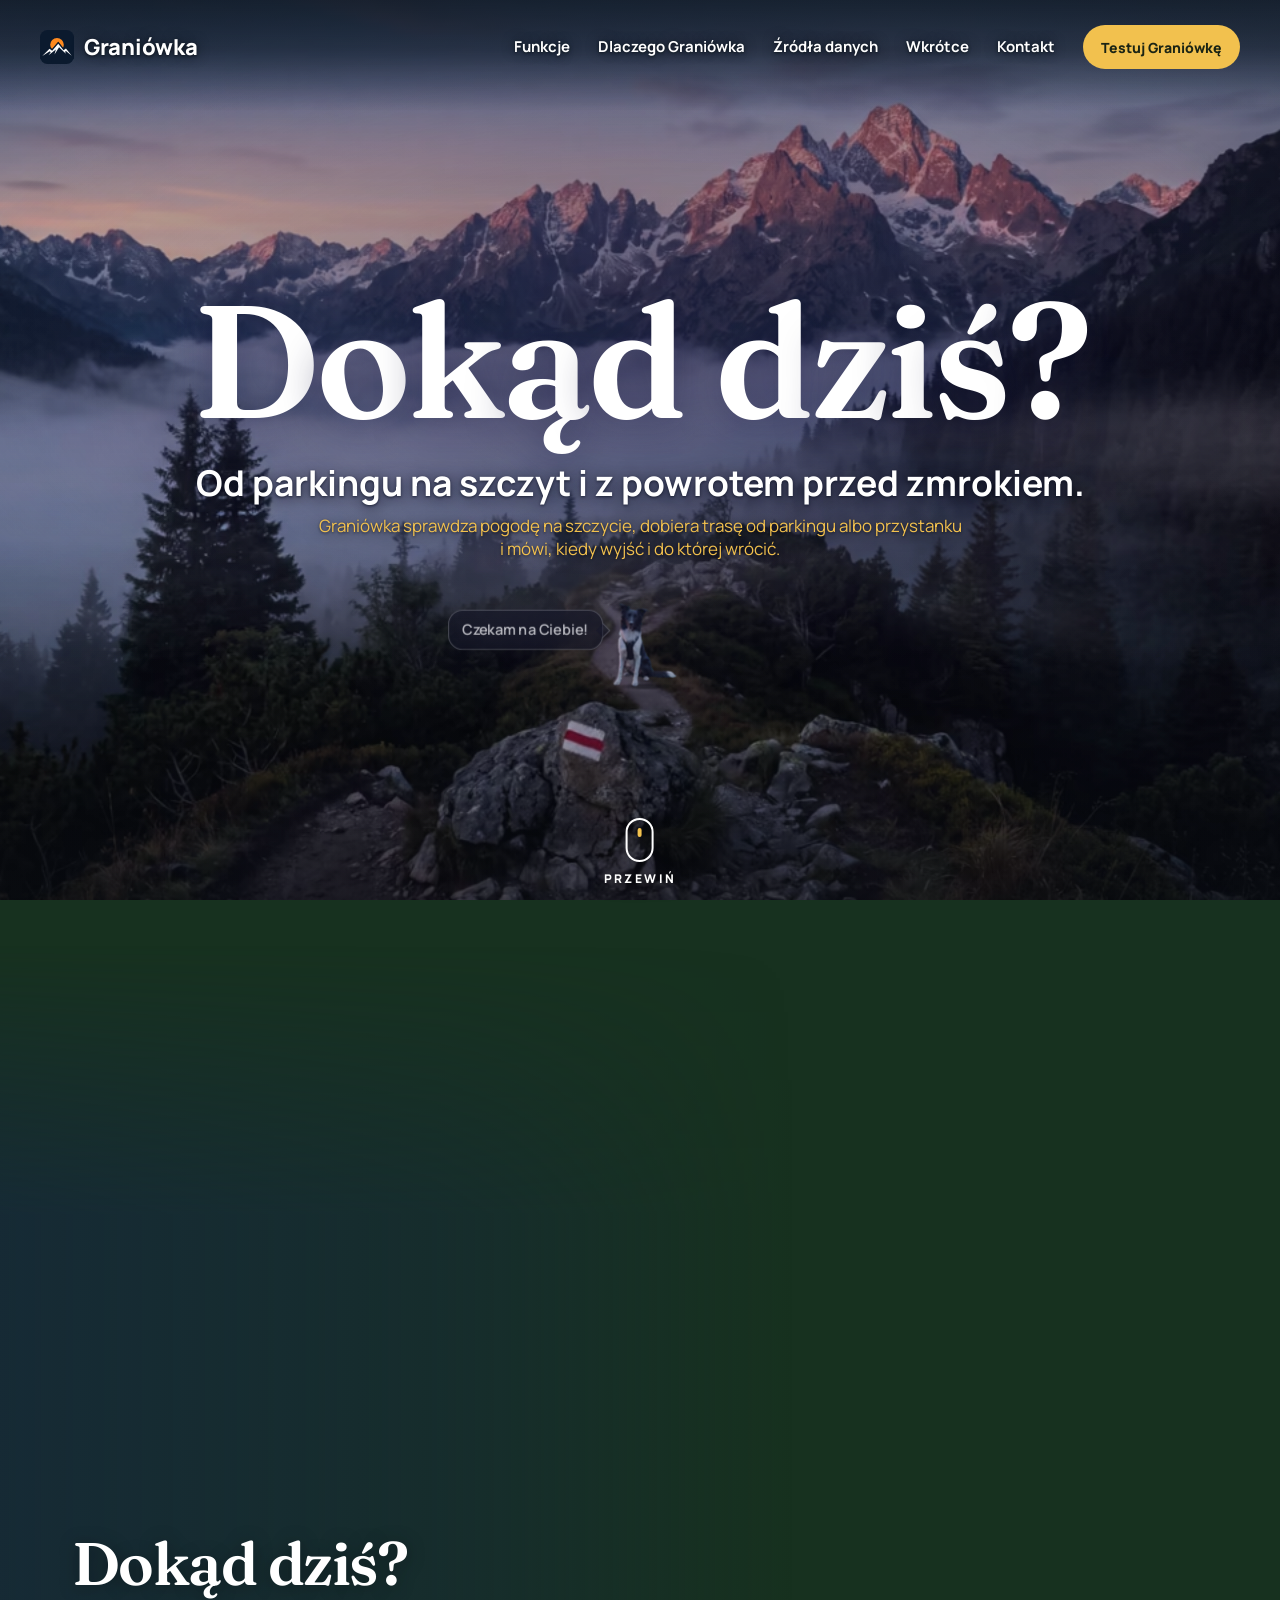
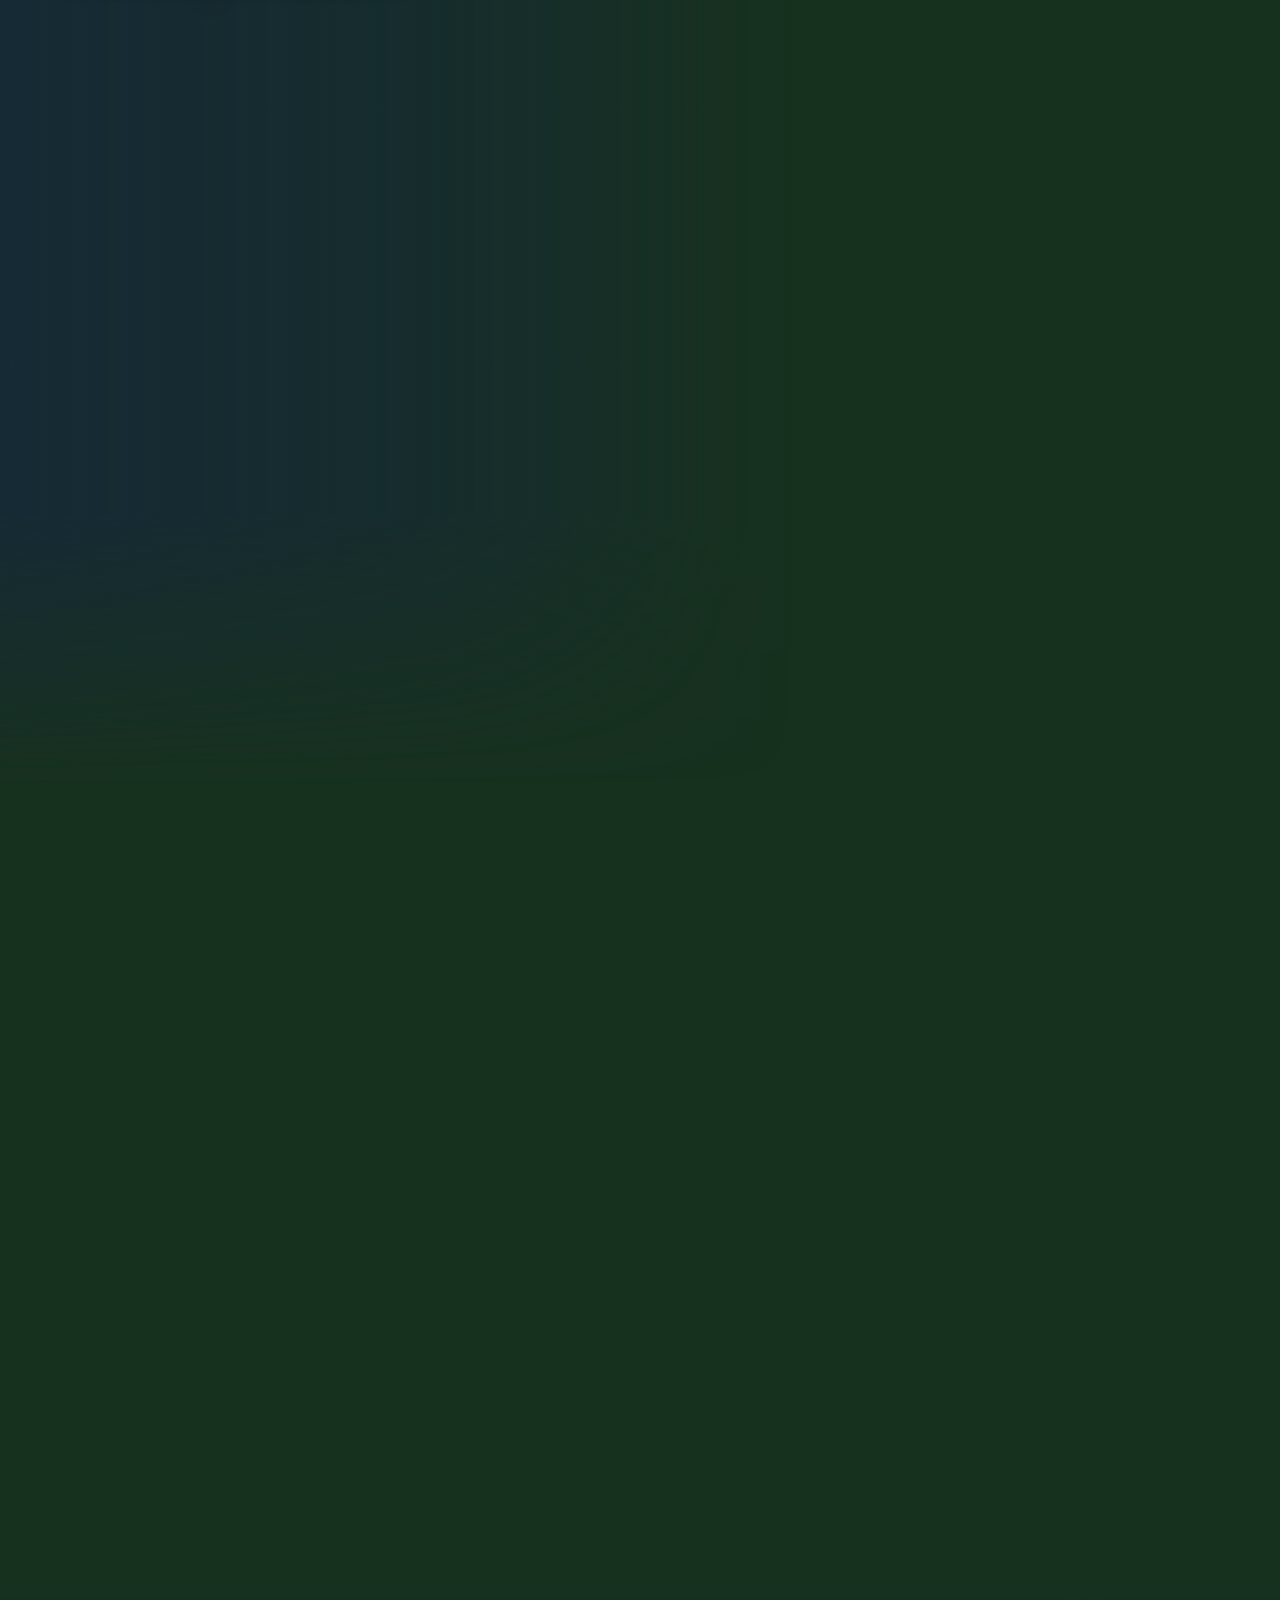
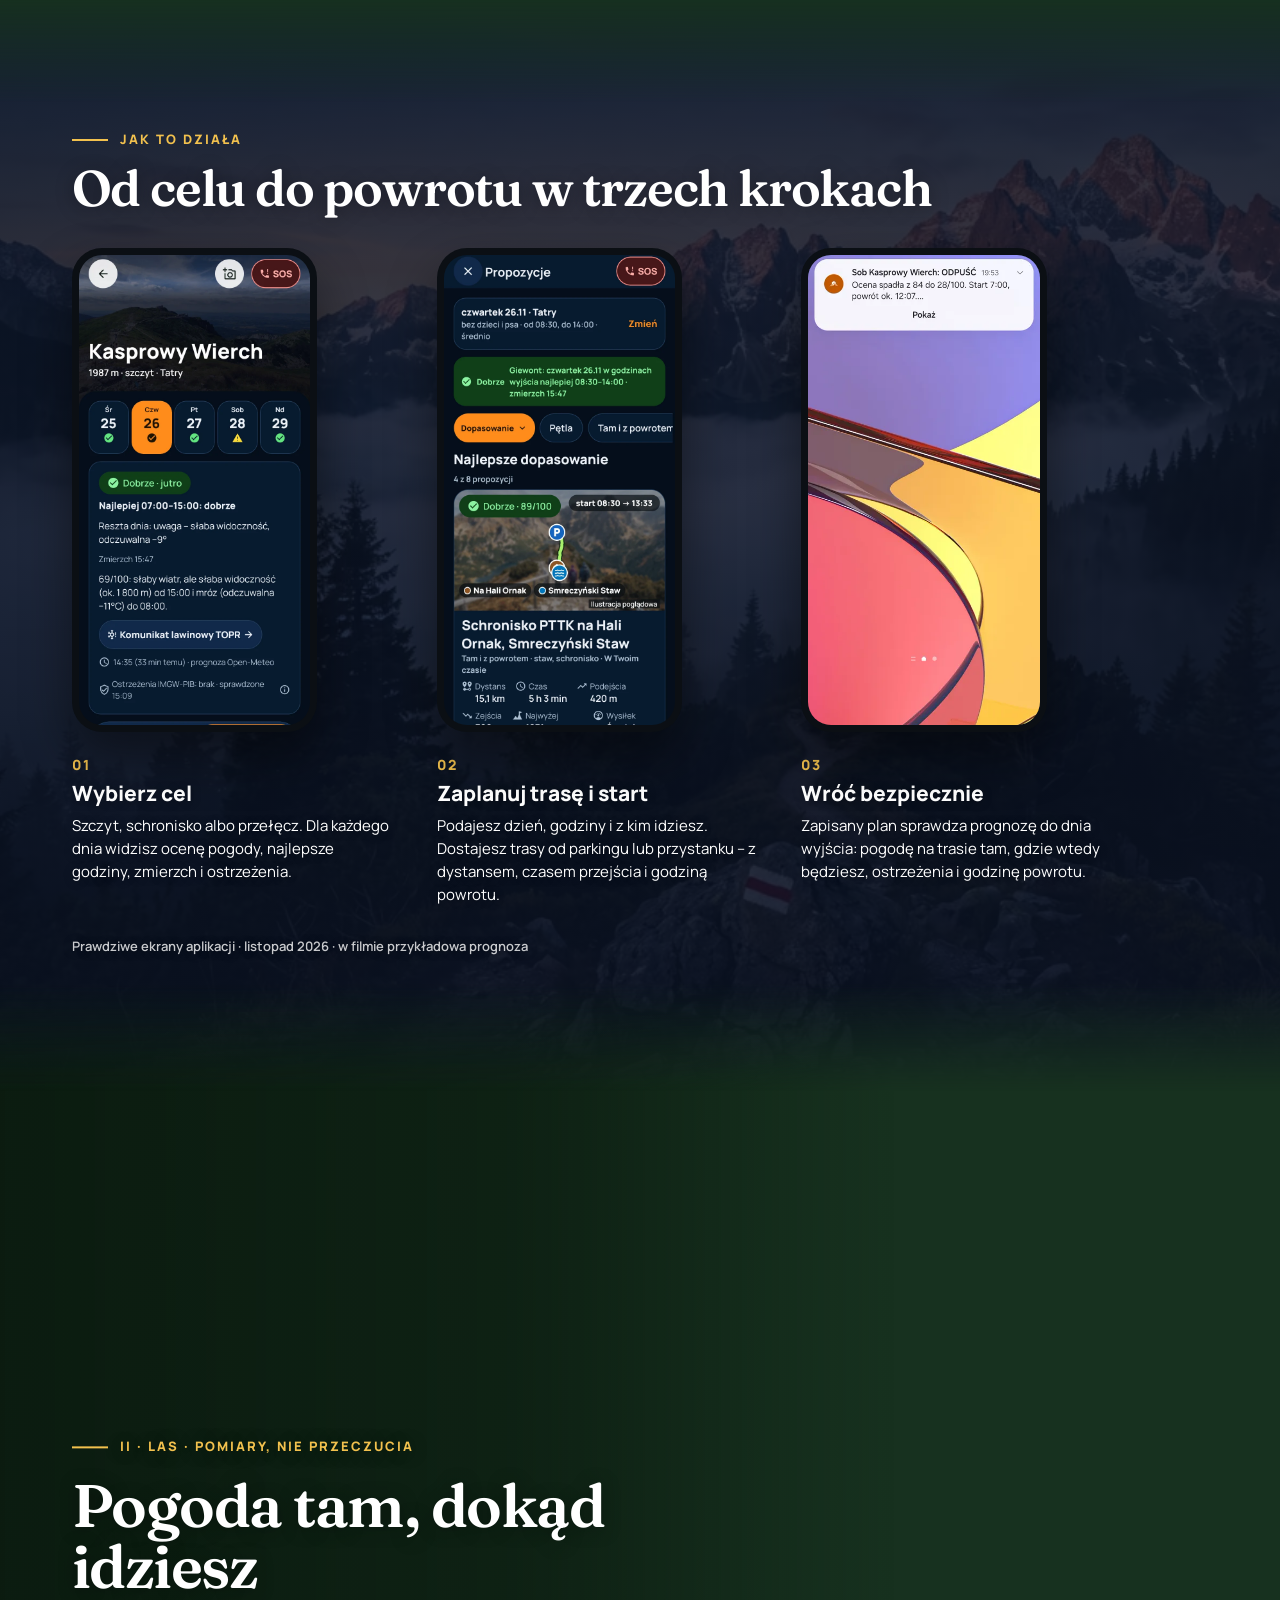
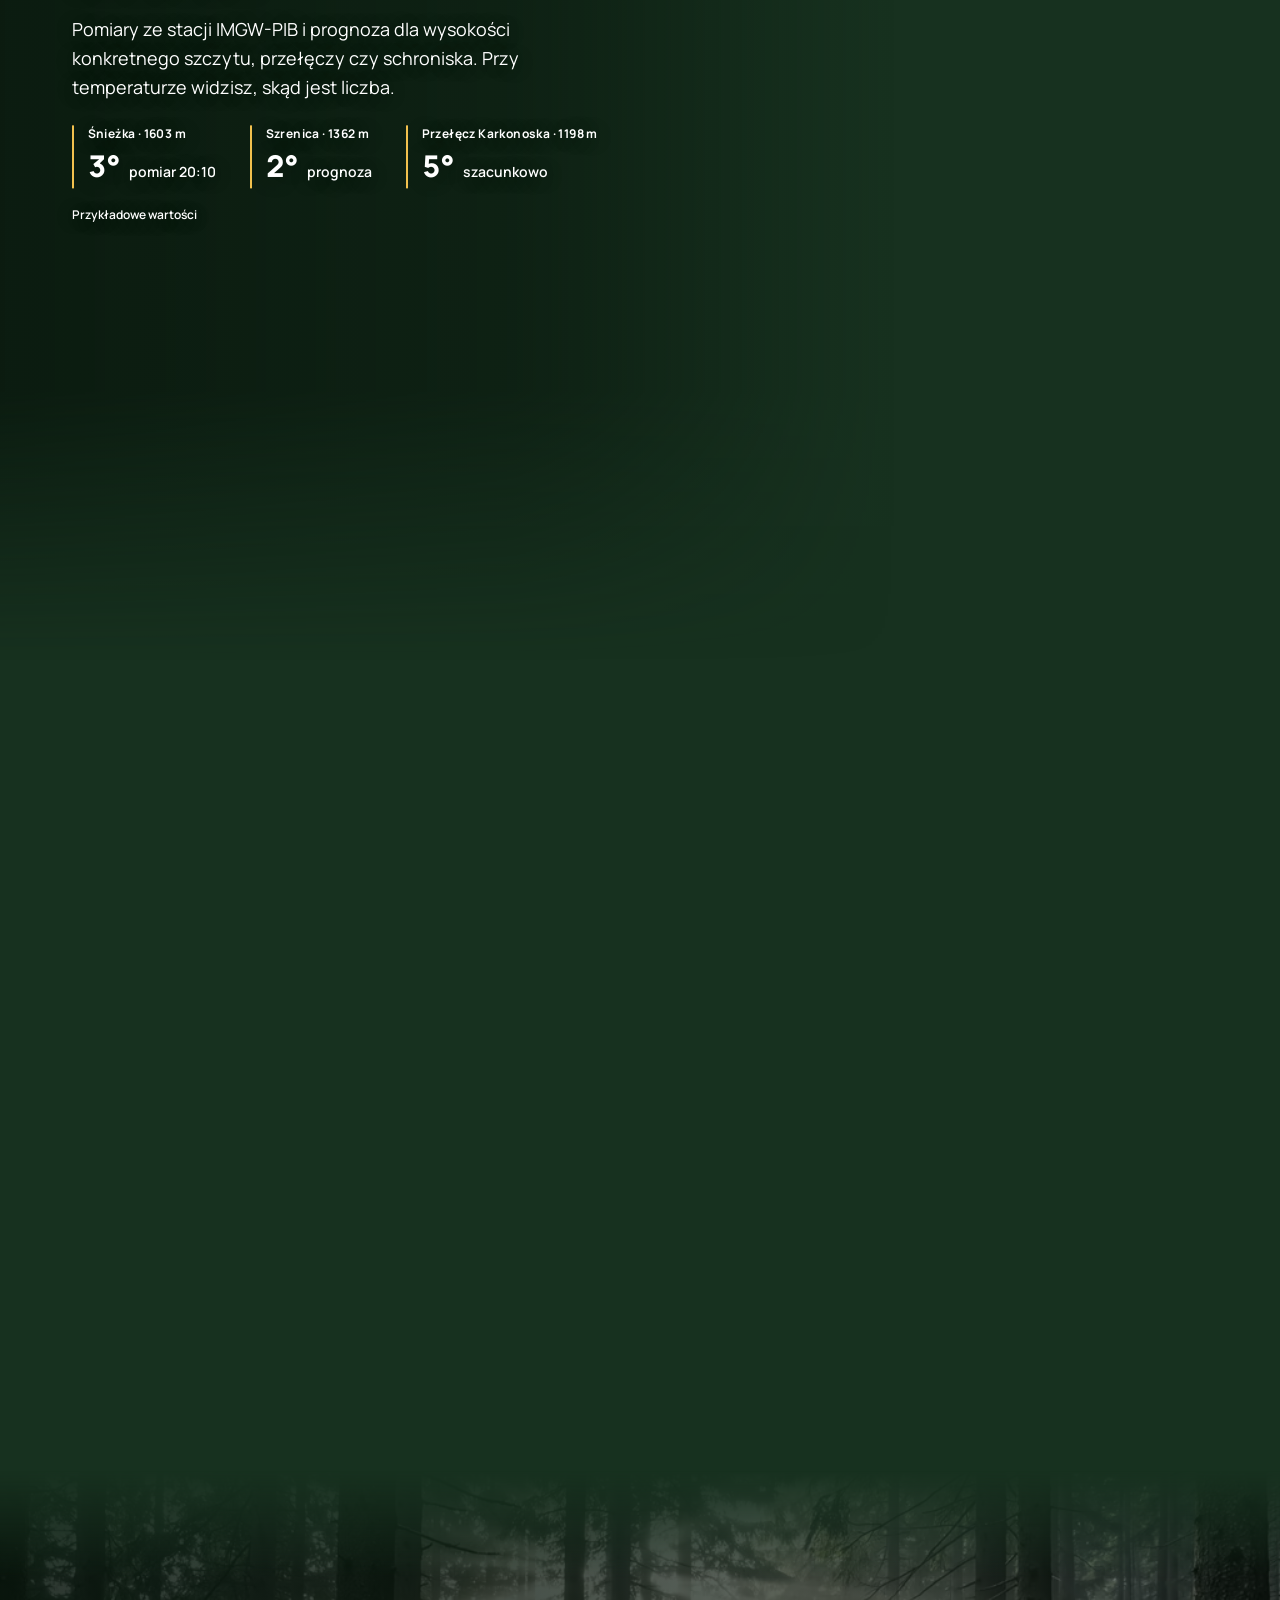
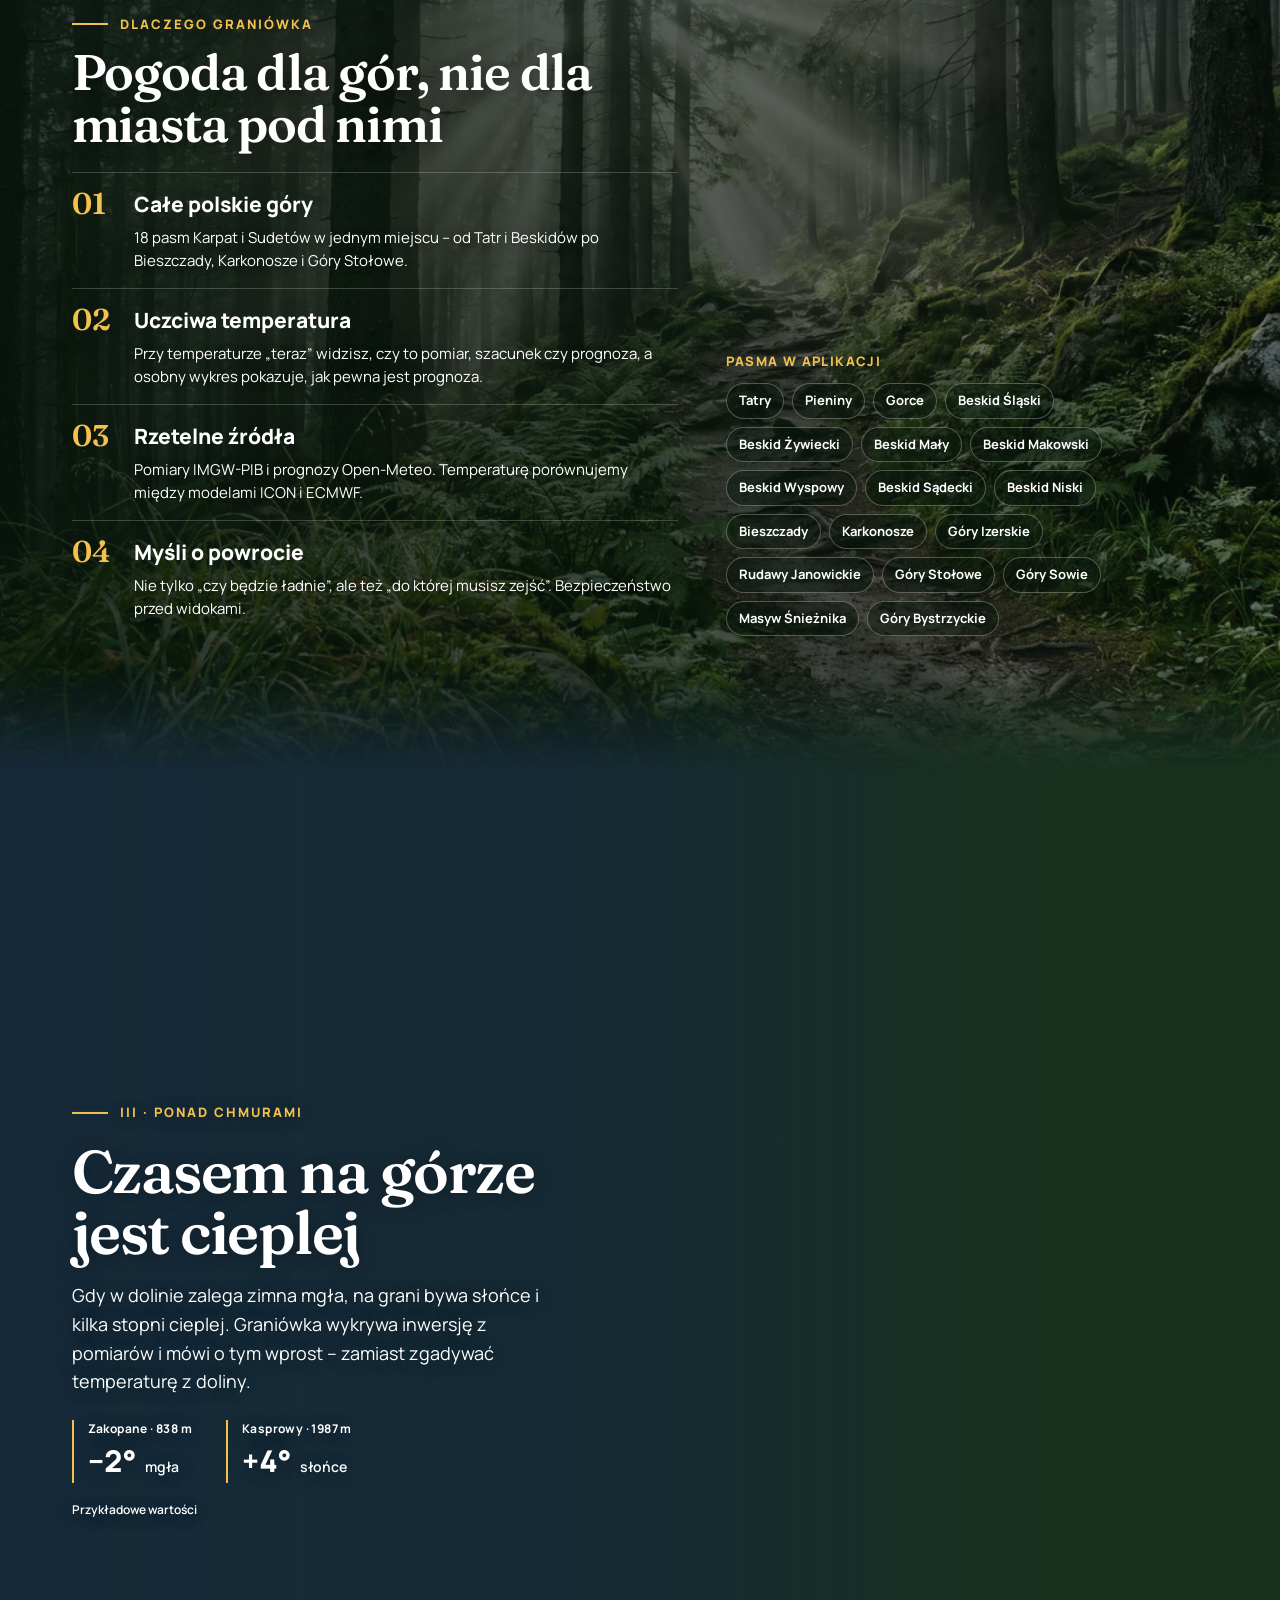
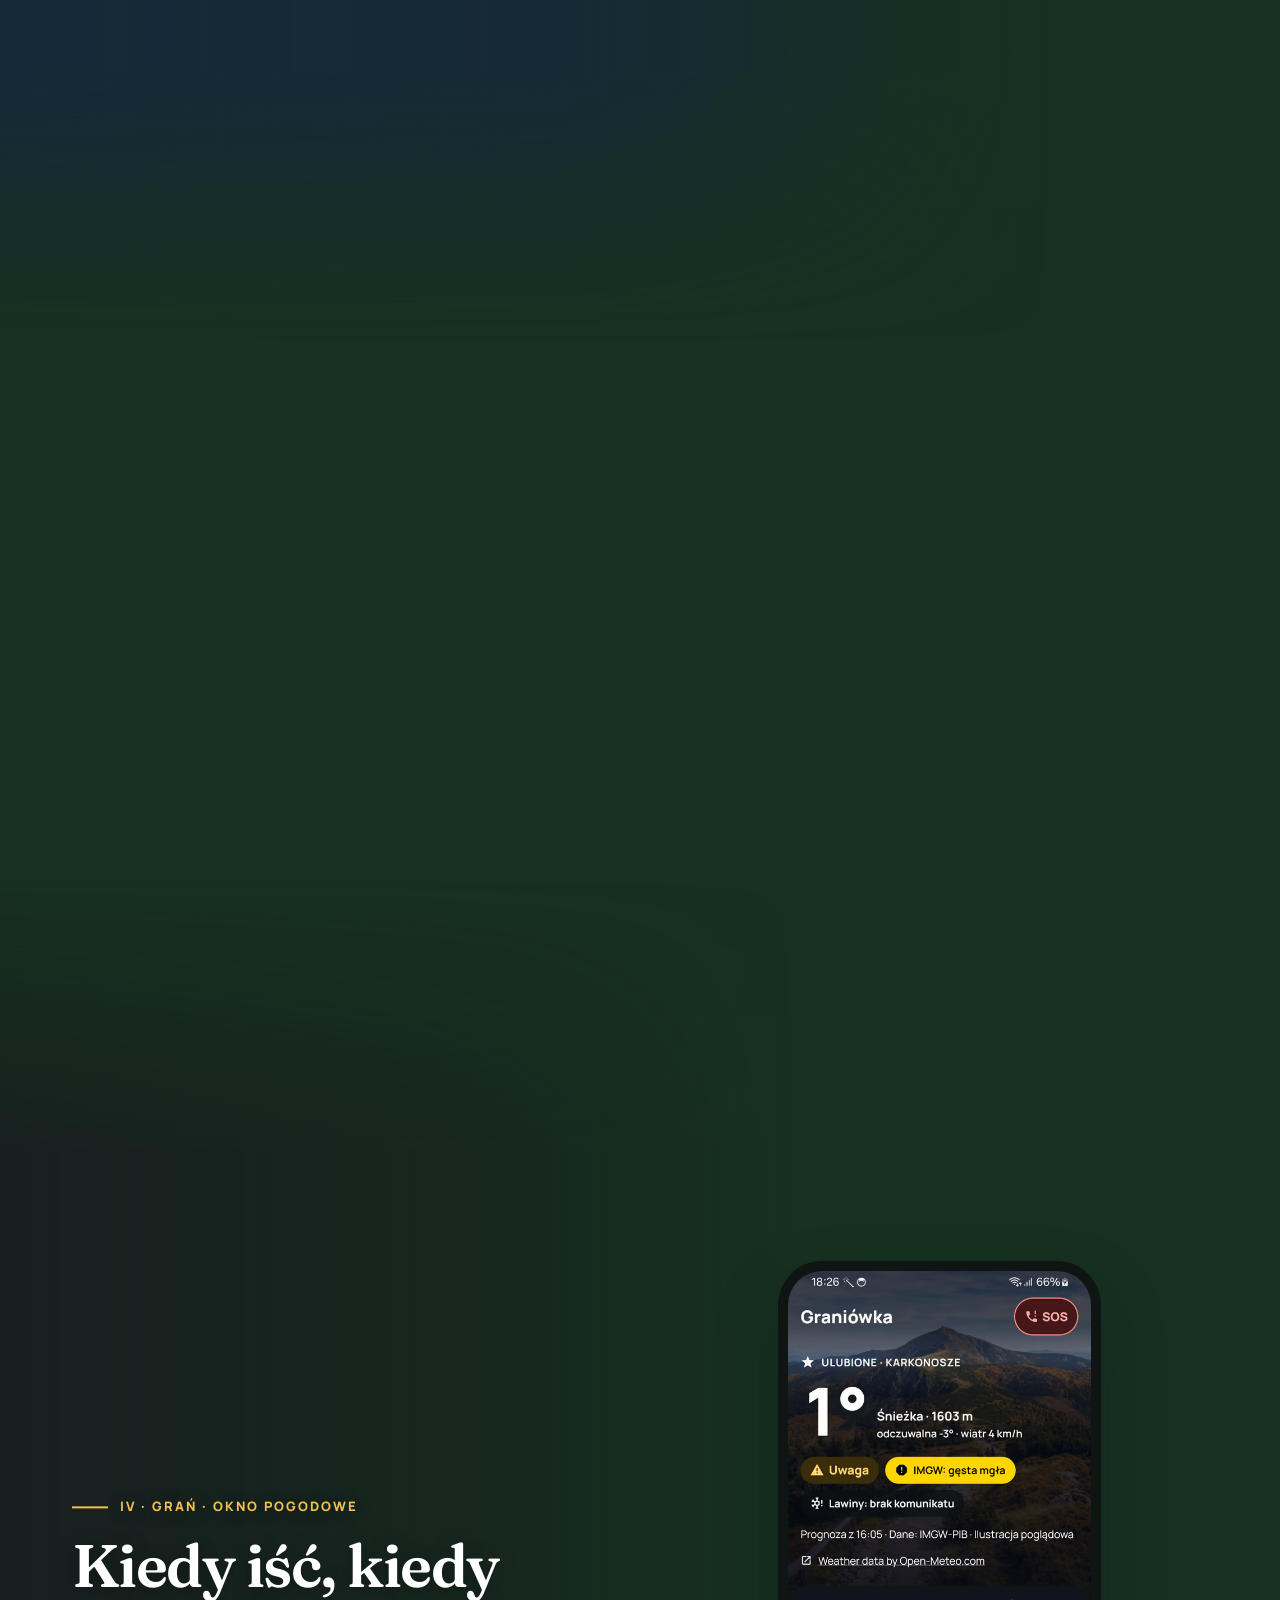
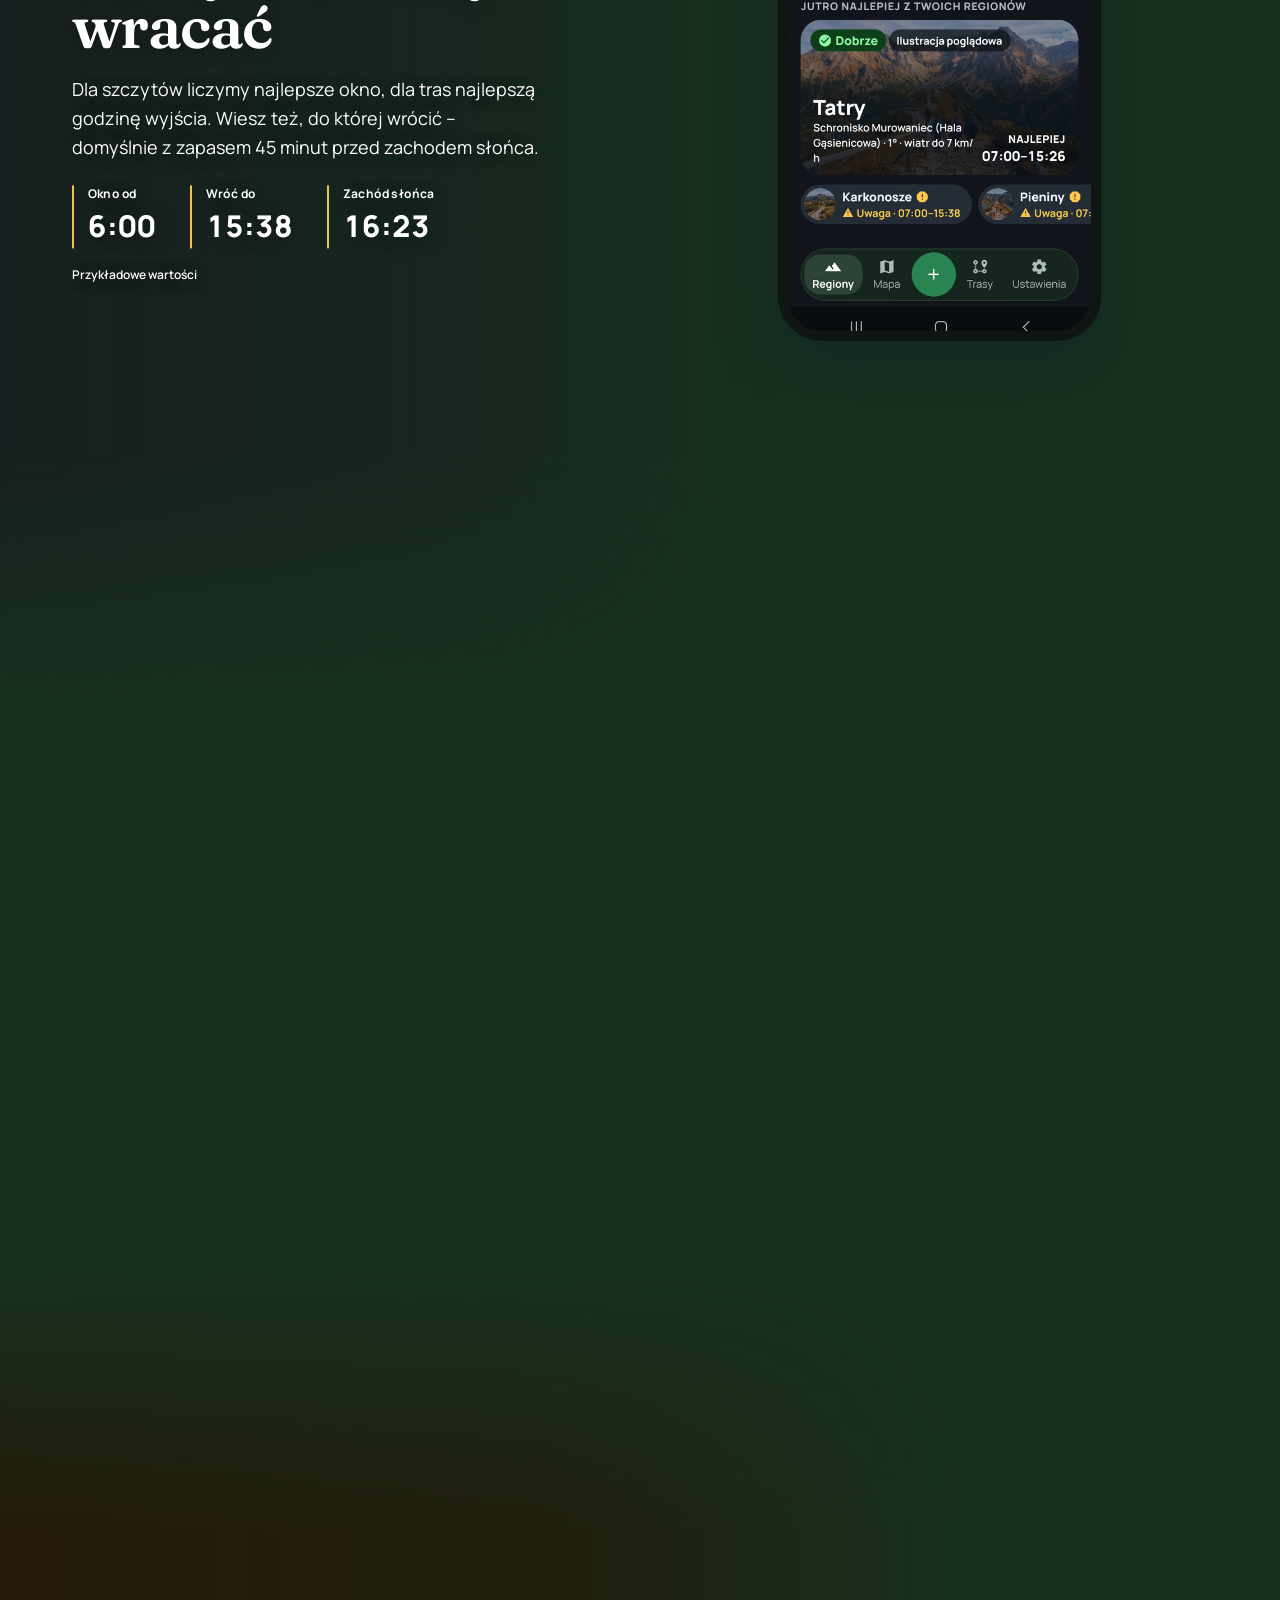
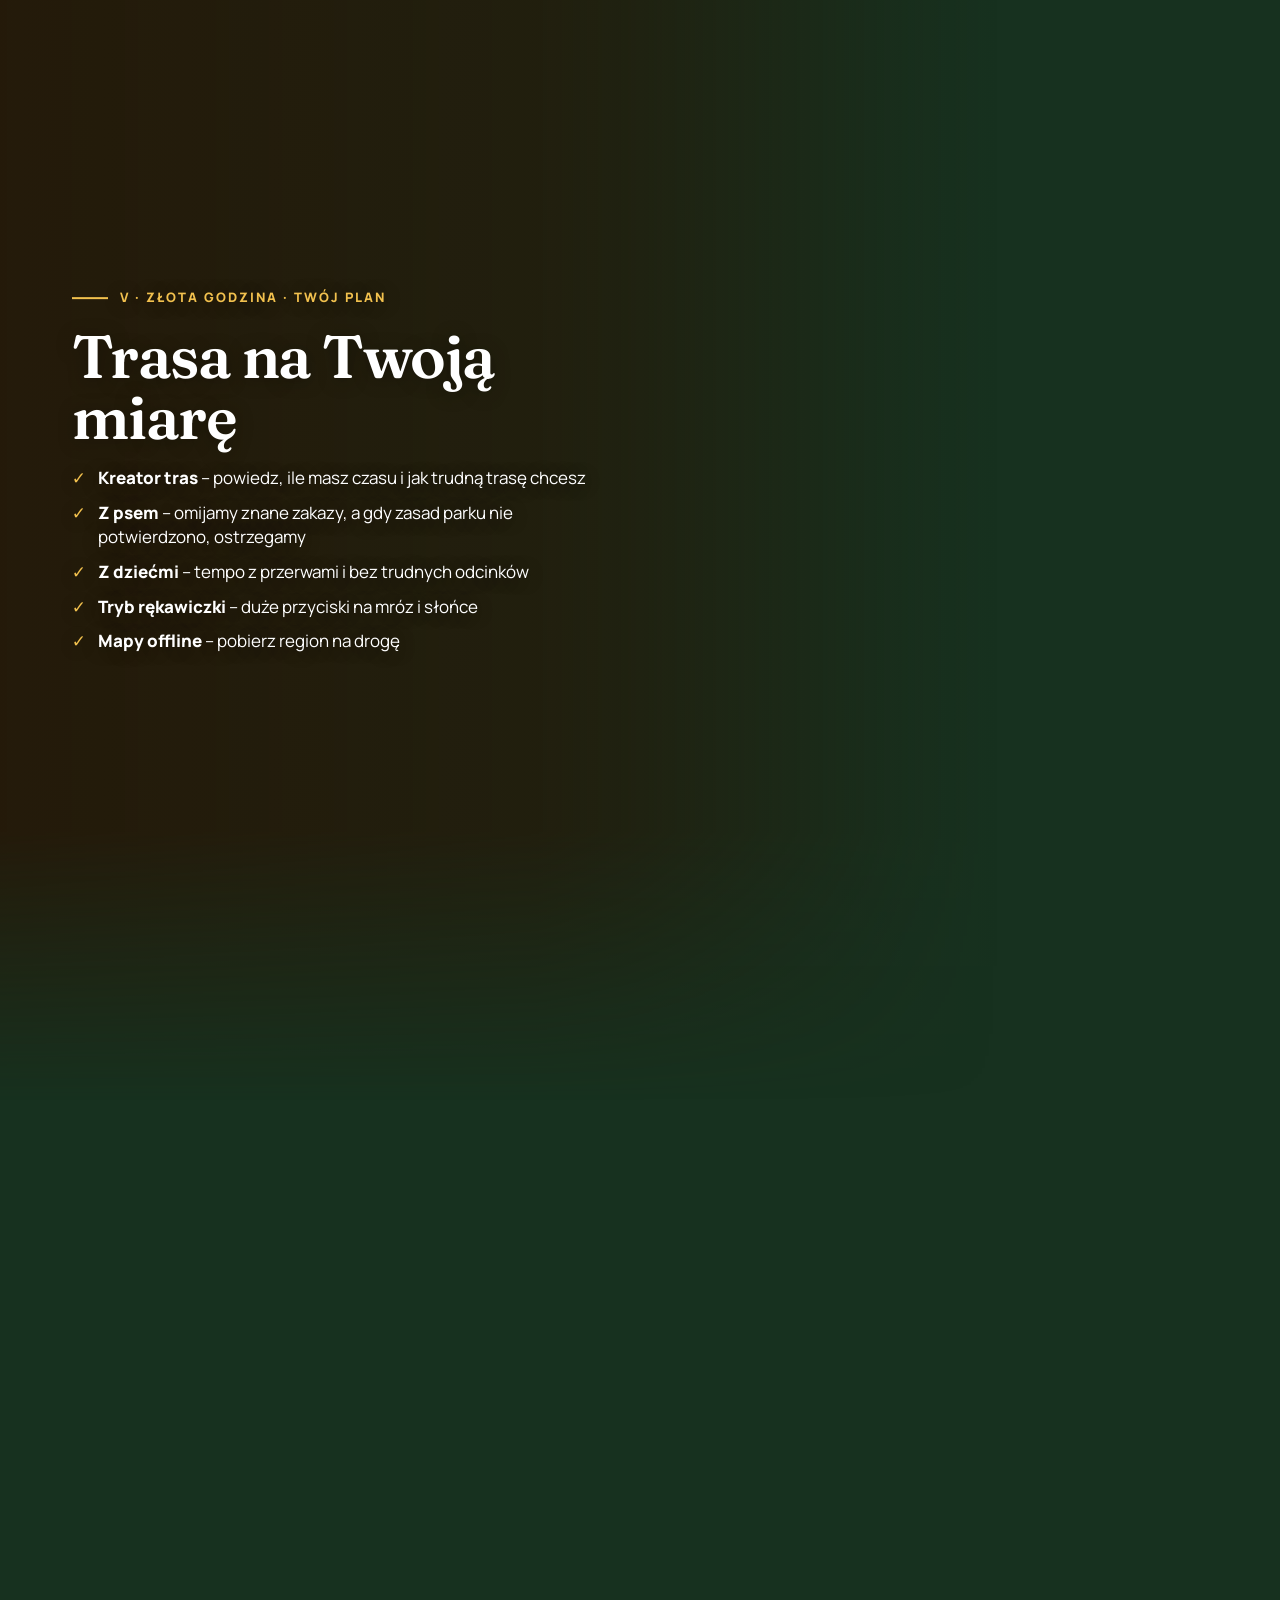
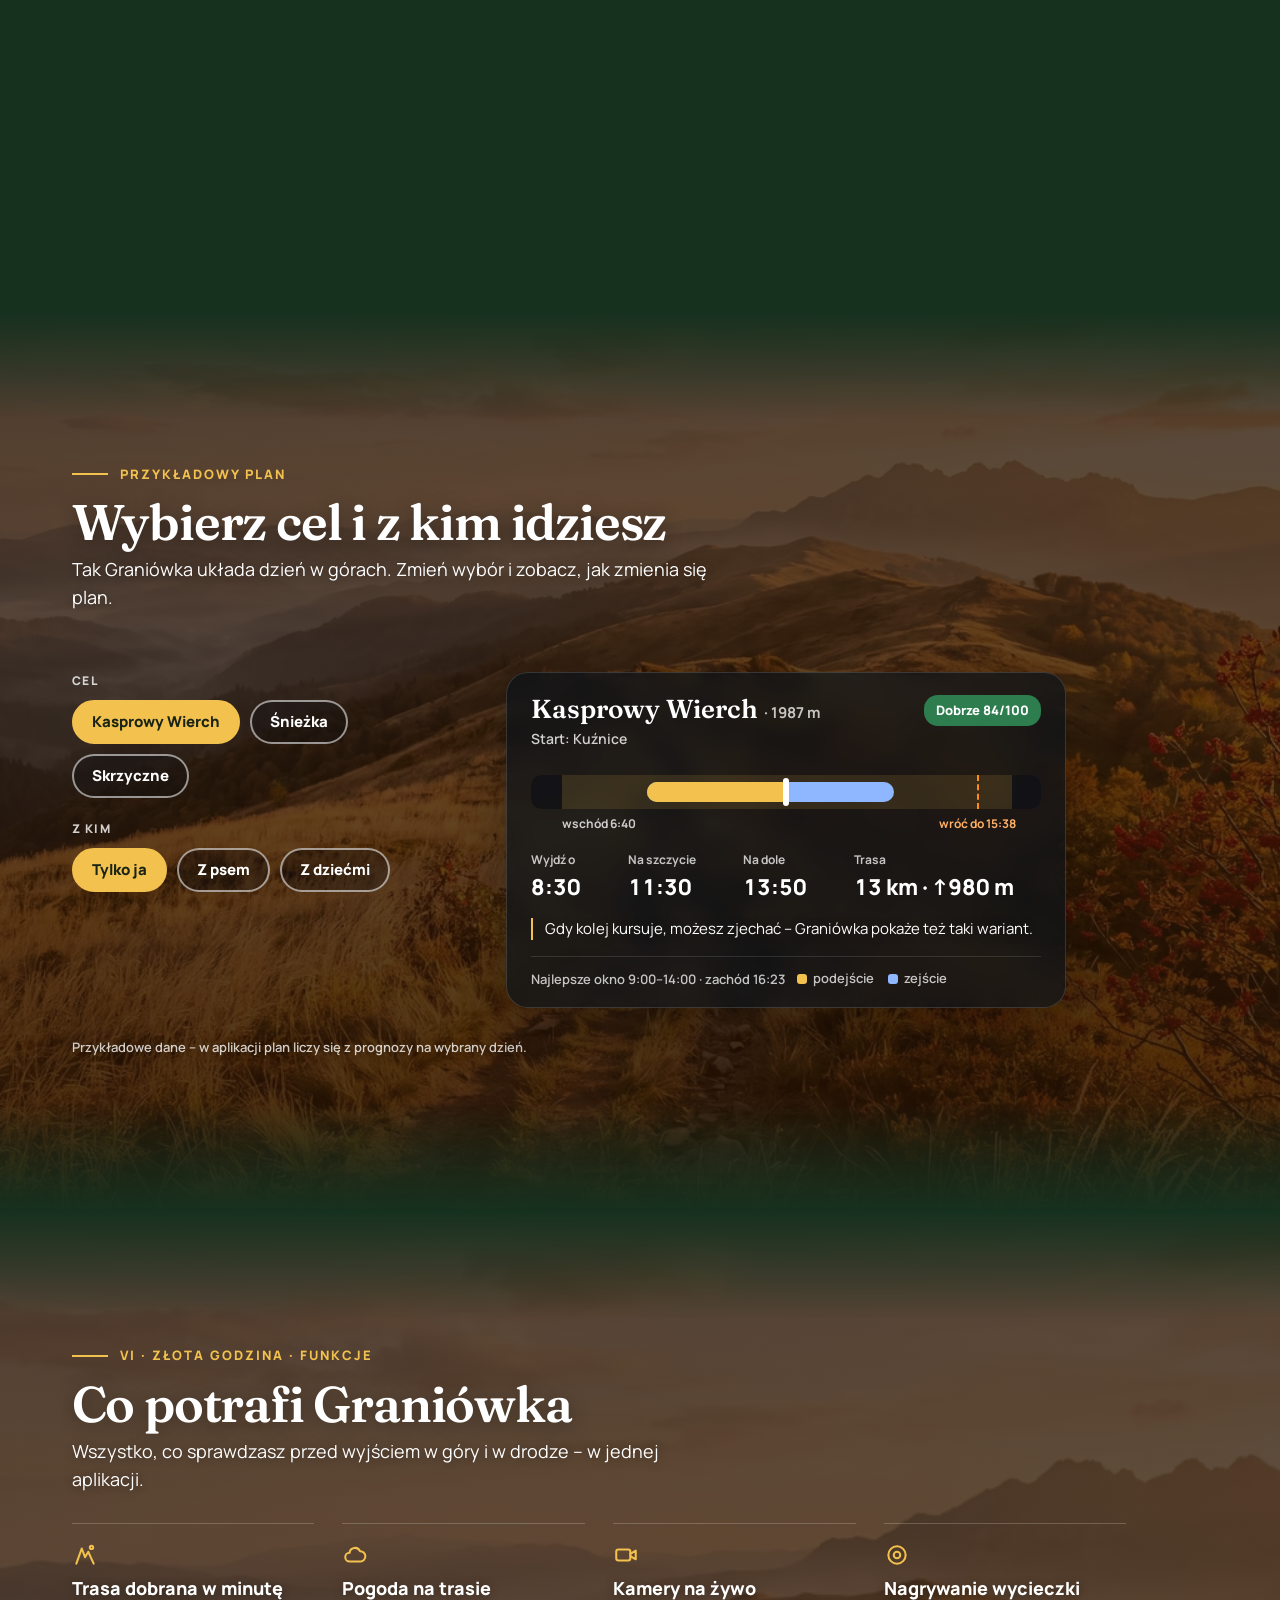
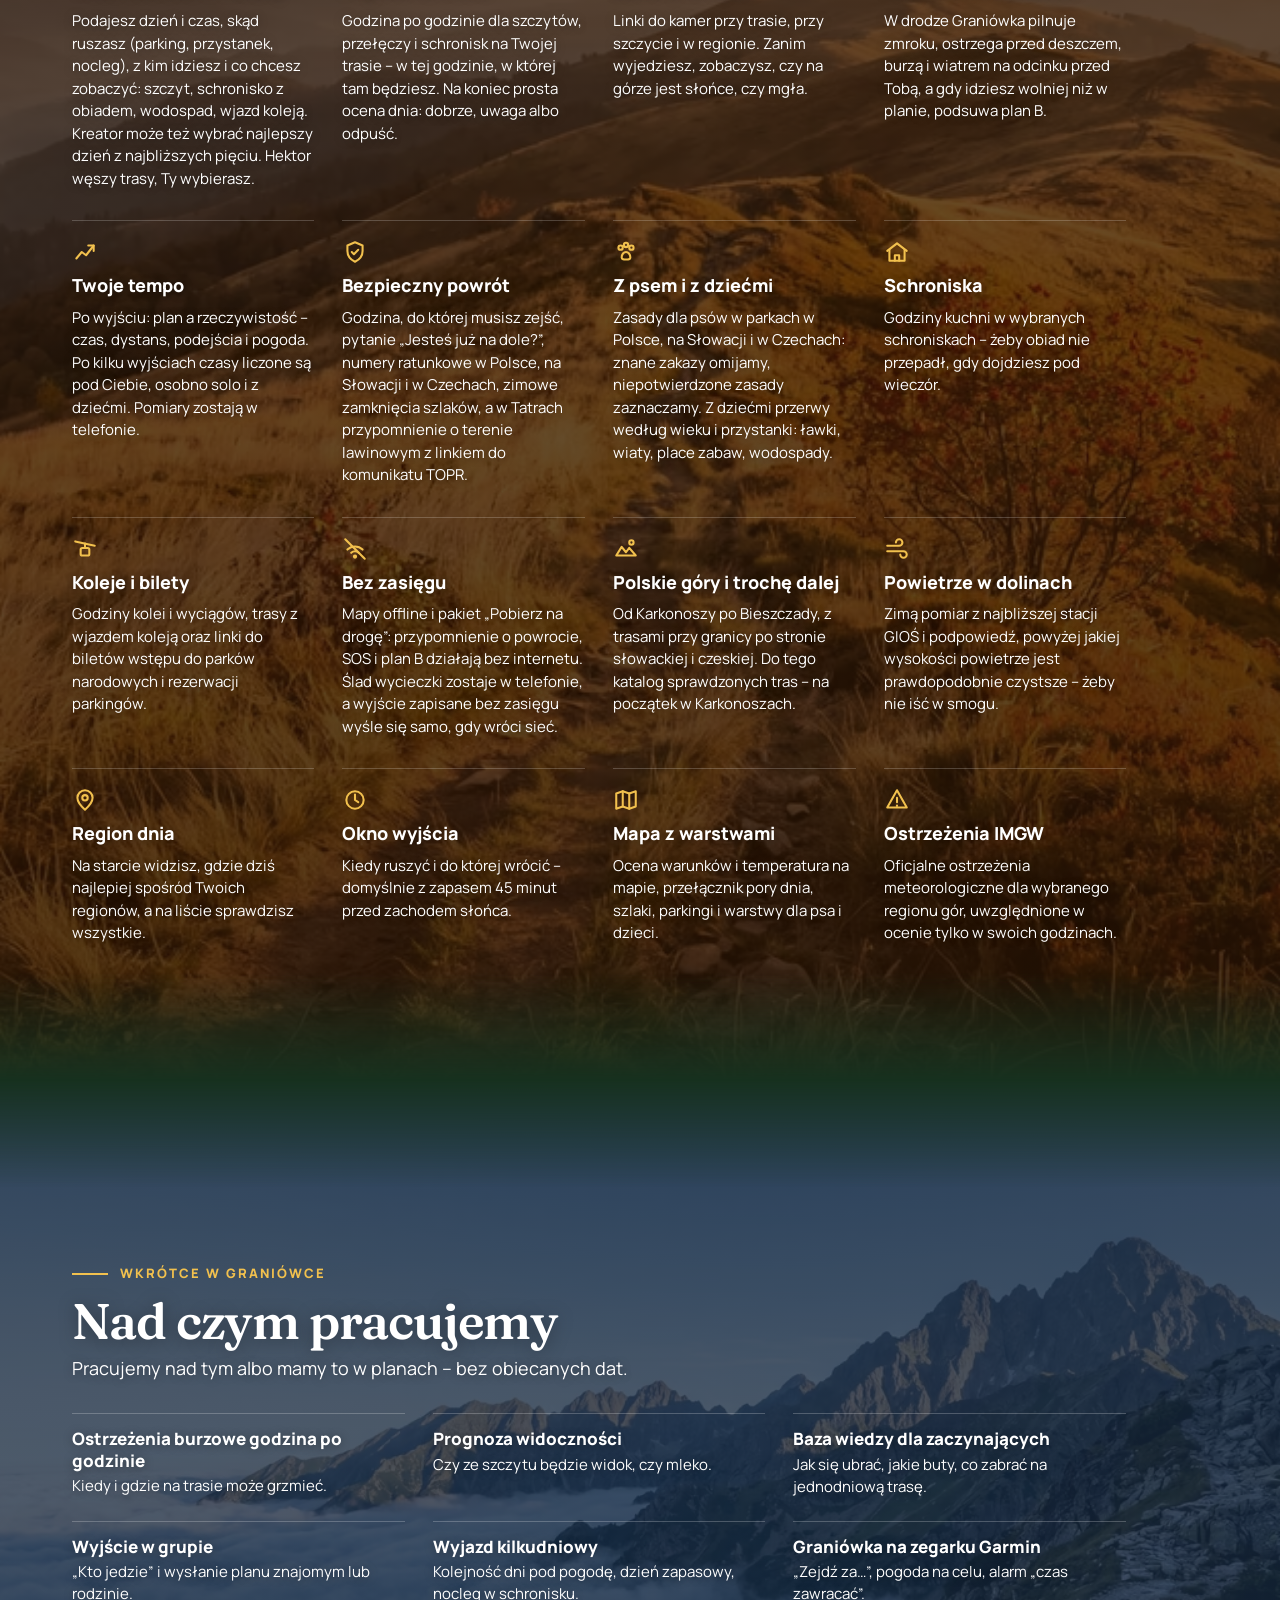
==== commit 80ebbd0f: "Publikacja strony Co-Authored-By: Claude Opus 5.5 <noreply@anthropic.com>" ====
--- a/index.html
+++ b/index.html
@@ -38,12 +38,12 @@
         if (matchMedia('(max-width: 767px)').matches) c.add('tel')
       })()
     </script>
-    <script type="module" crossorigin src="/assets/index-CWoE-Iaj.js"></script>
+    <script type="module" crossorigin src="/assets/index-DBXy4cgb.js"></script>
     <style>/*! tailwindcss v4.3.4 | MIT License | https://tailwindcss.com */
-*,:after,:before,::backdrop{box-sizing:border-box;border:0 solid;margin:0;padding:0}::file-selector-button{box-sizing:border-box;border:0 solid;margin:0;padding:0}html,:host{-webkit-text-size-adjust:100%;tab-size:4;font-feature-settings:normal;font-variation-settings:normal;-webkit-tap-highlight-color:transparent;font-family:-apple-system,BlinkMacSystemFont,Segoe UI,Roboto,Helvetica Neue,Noto Sans,Arial,sans-serif,Apple Color Emoji,Segoe UI Emoji,Segoe UI Symbol,Noto Color Emoji;line-height:1.5}hr{height:0;color:inherit;border-top-width:1px}abbr:where([title]){-webkit-text-decoration:underline dotted;text-decoration:underline dotted}h1,h2,h3,h4,h5,h6{font-size:inherit;font-weight:inherit}a{color:inherit;-webkit-text-decoration:inherit;-webkit-text-decoration:inherit;-webkit-text-decoration:inherit;-webkit-text-decoration:inherit;text-decoration:inherit}b,strong{font-weight:bolder}code,kbd,samp,pre{font-feature-settings:normal;font-variation-settings:normal;font-family:ui-monospace,SFMono-Regular,Menlo,Monaco,Consolas,Liberation Mono,Courier New,monospace;font-size:1em}small{font-size:80%}sub,sup{vertical-align:baseline;font-size:75%;line-height:0;position:relative}sub{bottom:-.25em}sup{top:-.5em}table{text-indent:0;border-color:inherit;border-collapse:collapse}:-moz-focusring:where(:not(iframe)){outline:auto}progress{vertical-align:baseline}summary{display:list-item}ol,ul,menu{list-style:none}img,svg,video,canvas,audio,iframe,embed,object{vertical-align:middle;display:block}img,video{max-width:100%;height:auto}button,input,select,optgroup,textarea{font:inherit;font-feature-settings:inherit;font-variation-settings:inherit;letter-spacing:inherit;color:inherit;opacity:1;background-color:#0000;border-radius:0}::file-selector-button{font:inherit;font-feature-settings:inherit;font-variation-settings:inherit;letter-spacing:inherit;color:inherit;opacity:1;background-color:#0000;border-radius:0}:where(select:is([multiple],[size])) optgroup{font-weight:bolder}:where(select:is([multiple],[size])) optgroup option{padding-inline-start:20px}::file-selector-button{margin-inline-end:4px}::placeholder{opacity:1}@supports (not ((-webkit-appearance:-apple-pay-button))) or (contain-intrinsic-size:1px){::placeholder{color:currentColor}@supports (color:color-mix(in lab, red, red)){::placeholder{color:color-mix(in oklab, currentcolor 50%, transparent)}}}textarea{resize:vertical}::-webkit-search-decoration{-webkit-appearance:none}::-webkit-date-and-time-value{min-height:1lh;text-align:inherit}::-webkit-datetime-edit{display:inline-flex}::-webkit-datetime-edit-fields-wrapper{padding:0}::-webkit-datetime-edit{padding-block:0}::-webkit-datetime-edit-year-field{padding-block:0}::-webkit-datetime-edit-month-field{padding-block:0}::-webkit-datetime-edit-day-field{padding-block:0}::-webkit-datetime-edit-hour-field{padding-block:0}::-webkit-datetime-edit-minute-field{padding-block:0}::-webkit-datetime-edit-second-field{padding-block:0}::-webkit-datetime-edit-millisecond-field{padding-block:0}::-webkit-datetime-edit-meridiem-field{padding-block:0}::-webkit-calendar-picker-indicator{line-height:1}:-moz-ui-invalid{box-shadow:none}button,input:where([type=button],[type=reset],[type=submit]){appearance:button}::file-selector-button{appearance:button}::-webkit-inner-spin-button{height:auto}::-webkit-outer-spin-button{height:auto}[hidden]:where(:not([hidden=until-found])){display:none!important}@font-face{font-family:Manrope;font-weight:400;font-display:swap;src:url(/fonts/manrope-400.woff2)format("woff2")}@font-face{font-family:Manrope;font-weight:600;font-display:swap;src:url(/fonts/manrope-600.woff2)format("woff2")}@font-face{font-family:Manrope;font-weight:700;font-display:swap;src:url(/fonts/manrope-700.woff2)format("woff2")}@font-face{font-family:Manrope;font-weight:800;font-display:swap;src:url(/fonts/manrope-800.woff2)format("woff2")}@font-face{font-family:Fraunces;font-weight:600;font-display:swap;src:url(/fonts/fraunces-600.woff2)format("woff2");unicode-range:U+??,U+2000-206F,U+2190-2193,U+2212}@font-face{font-family:Fraunces;font-weight:600;font-display:swap;src:url(/fonts/fraunces-600-pl.woff2)format("woff2");unicode-range:U+100-17F}:root{--zielen:#17311f;--zloty:#f2c14e;--pin:120vh}html{background:var(--zielen);-webkit-text-size-adjust:100%}body{color:#fff;background:var(--zielen);font-family:Manrope,system-ui,sans-serif;overflow-x:clip}a{color:#fff}a:hover{color:var(--zloty)}h1,h2{font-family:Fraunces,Georgia,serif;font-weight:600}:focus-visible{outline:3px solid var(--zloty);outline-offset:3px;border-radius:6px}.przeskok{z-index:50;color:var(--zielen);background:#fff;border-radius:12px;padding:12px 18px;font-weight:800;position:fixed;top:-80px;left:16px}.przeskok:focus{top:12px}#kino{z-index:1;pointer-events:none;width:100vw;height:100lvh;transition:opacity 1.4s;display:block;position:fixed;top:0;left:0}.gora{z-index:20;pointer-events:none;background:linear-gradient(#0c141cc7,#0c141c94 45%,#0c141c00);justify-content:space-between;align-items:center;gap:28px;padding:24px 40px 40px;display:flex;position:fixed;top:0;left:0;right:0}.gora>*{pointer-events:auto}.gora-logo{letter-spacing:-.3px;text-shadow:0 0 12px #080e14bf,0 1px 3px #080e14b3;align-items:center;gap:10px;min-height:44px;font-size:22px;font-weight:800;text-decoration:none;display:flex}.gora-linki{align-items:center;gap:28px;font-size:15px;font-weight:700;display:flex}.gora-linki a{text-shadow:0 0 12px #080e14bf,0 1px 3px #080e14b3;padding:12px 0;text-decoration:none}.gora-linki a.gora-play,.gora-panel a.gora-play{box-sizing:border-box;background:var(--zloty);color:#1b2414;min-height:44px;text-shadow:none;border-radius:22px;align-items:center;padding:0 18px;font-size:14px;font-weight:800;display:flex}.gora-panel a.gora-play{justify-content:center;margin:6px 0 10px}.gora-linki a.gora-play:hover,.gora-panel a.gora-play:hover{color:#1b2414;background:#ffd877}.gora-menu{display:none;position:relative}.gora-menu summary{cursor:pointer;background:#101e1680;border-radius:22px;justify-content:center;align-items:center;width:44px;height:44px;list-style:none;display:flex}.gora-menu summary::-webkit-details-marker{display:none}.gora-panel{background:#101e16f5;border-radius:20px;flex-direction:column;min-width:230px;padding:8px 18px;font-size:15px;font-weight:700;display:flex;position:absolute;top:52px;right:0}.gora-panel a{padding:13px 0;text-decoration:none}.etapy{z-index:15;flex-direction:column;gap:6px;transition:opacity .4s;display:flex;position:fixed;top:50%;right:32px;transform:translateY(-50%)}.etapy:before{content:"";background:#ffffff59;width:1px;position:absolute;top:12px;bottom:12px;right:4.5px}.etapy a{color:#fff;pointer-events:none;justify-content:flex-end;align-items:center;gap:10px;min-height:26px;font-size:13px;font-weight:700;text-decoration:none;display:flex;position:relative}.etap-nazwa{opacity:0;white-space:nowrap;text-shadow:0 0 10px #000c,0 1px 3px #000c;transition:opacity .25s}.etap-kropka{pointer-events:auto;flex-shrink:0;width:10px;height:26px;position:relative}.etap-kropka:before{content:"";background:#ffffffbf;border-radius:50%;width:7px;height:7px;transition:all .25s;position:absolute;top:9.5px;left:1.5px;box-shadow:0 0 4px #0009}.etap-kropka:after{content:"";position:absolute;inset:0 -9px}.etapy a:hover .etap-nazwa,.etapy a:focus-visible .etap-nazwa,.etapy a[aria-current=true] .etap-nazwa{opacity:1}.etapy a[aria-current=true] .etap-nazwa{color:#fff}.etapy a:hover .etap-kropka:before{background:#fff}.etapy a[aria-current=true] .etap-kropka:before{background:var(--zloty);width:10px;height:10px;top:8px;left:0;box-shadow:0 0 0 3px #f2c14e4d,0 0 12px #f2c14ecc}.gl .etapy.ukryte,.gl .postep.ukryte{opacity:0}.gl .etapy.ukryte .etap-kropka{pointer-events:none}.gl .etapy.ukryte:focus-within{opacity:1}.postep{z-index:15;grid-template-columns:repeat(6,minmax(0,1fr));gap:6px;transition:opacity .4s;display:none;position:fixed;top:74px;left:20px;right:20px}.postep span{background:#ffffff73;border-radius:2px;height:4px;transition:background .3s}.postep span.zrobione{background:var(--zloty)}.przechyl-zgoda{left:14px;bottom:calc(14px + env(safe-area-inset-bottom));z-index:15;color:#fff;background:#0a101699;border:2px solid #ffffffd9;border-radius:22px;width:104px;min-height:44px;padding:4px 10px;font-size:12px;font-weight:700;line-height:1.15;position:fixed}.scena{position:relative}.scena-wew{height:100svh;min-height:560px;position:relative;overflow:hidden}.scena-tlo,.scena-tlo img,#wejscie-media img,#wejscie-media video{object-fit:cover;width:100%;height:100%;display:block;position:absolute;inset:0}#wejscie-media,#wejscie-nad{width:100%;height:100svh;min-height:560px;position:absolute;top:0;left:0}#wejscie-media{z-index:0;overflow:hidden}#wejscie-nad{z-index:3;pointer-events:none;--tytul:clamp(64px, 12.5vw, 200px);--tytul-y:40%}#wejscie-nad a{pointer-events:auto}main{z-index:2;position:relative}.tylko-czytnik{clip-path:inset(50%);width:1px;height:1px;position:absolute;overflow:hidden}.scena-tresc{z-index:2;height:100%;position:relative}.gl .scena .scena-tlo{display:none}.gl .scena-wew{overflow:visible}.gl #wejscie-media{height:100lvh;position:fixed}.gl #wejscie-nad{position:fixed}.tel.gl .scena{height:calc(100svh + var(--pin))}.tel.gl .scena-wew{position:sticky;top:0}.tel.gl .scena.bez-pinu{height:auto}.tel.gl .scena.bez-pinu .scena-wew{position:relative}.scena.bez-pinu .scena-wew{height:auto;min-height:100svh}.przyciemnienie{z-index:10;opacity:0;pointer-events:none;background:#0b0f12;display:none;position:fixed;inset:0}.js:not(.gl) .przyciemnienie{display:block}#wejscie-media video{opacity:0;transition:opacity 1.4s}#wejscie-media video.gra{opacity:1}.gl.tel:not(.oszczedny) #wejscie-media img,.gl.tel:not(.oszczedny) #wejscie-media video{transform:scale(1.1)}.wejscie-zaslona{z-index:0;background:radial-gradient(75% 55% at 50% 40%,#18183a80,#18183a1a 75%),linear-gradient(#18183a47,#18183a00 60%,#0a101273);position:absolute;inset:0}.wejscie-tytul{left:50%;top:var(--tytul-y);z-index:3;white-space:nowrap;font-family:Fraunces,Georgia,serif;font-size:var(--tytul);letter-spacing:-.025em;text-shadow:0 4px 40px #14143c8c;transform-origin:0 0;will-change:transform;font-weight:600;line-height:1.02;position:absolute;transform:translate(-50%,-50%)}.wejscie-tytul .litera{display:inline-block}.wejscie-pod{left:20px;right:20px;top:calc(var(--tytul-y) + var(--tytul) * .62);z-index:3;text-align:center;text-shadow:0 1px 3px #0a0e1eb3,0 2px 16px #0a0e1ebf;font-size:21px;font-weight:700;line-height:1.35;transition:opacity .3s;position:absolute}.przewiniete .wejscie-pod{opacity:0}.wejscie-pod-1{white-space:nowrap;font-size:calc(var(--tytul) * .222);display:block}.wejscie-pod-2{max-width:40em;color:var(--zloty);margin:8px auto 0;font-size:17px;font-weight:400;display:block}.dalej{left:50%;bottom:calc(6px + env(safe-area-inset-bottom));z-index:15;color:#fff;letter-spacing:2.4px;text-transform:uppercase;white-space:nowrap;filter:drop-shadow(0 2px 8px #0006);text-shadow:0 1px 6px #0009;flex-direction:column;align-items:center;gap:8px;padding:6px 12px;font-size:12px;font-weight:800;text-decoration:none;display:flex;position:fixed;transform:translate(-50%)}.dalej:focus-visible{outline-offset:2px;border-radius:10px;outline:2px solid #fff}.myszka{box-sizing:border-box;border:2px solid #fff;border-radius:16px;justify-content:center;width:28px;height:44px;padding-top:8px;display:flex}.myszka-kolko{background:#f2c14e;border-radius:2px;width:4px;height:9px}.strzalka,.strzalka-gora{display:none}@media (pointer:coarse){.myszka{display:none}.strzalka{display:block}}.na-gore .myszka,.na-gore .strzalka{display:none}.na-gore .strzalka-gora{display:block}.js:not(.ogranicz-ruch) .myszka-kolko{animation:1.8s ease-in-out infinite myszka-kolko}.js:not(.ogranicz-ruch) .strzalka{animation:1.4s ease-in-out infinite strzalka}@keyframes myszka-kolko{0%{opacity:1;transform:translateY(0)}70%{opacity:0;transform:translateY(12px)}to{opacity:0;transform:translateY(0)}}@keyframes strzalka{0%,to{transform:translateY(0)}50%{transform:translateY(6px)}}.hektor-warstwa{pointer-events:none;position:absolute;inset:0;overflow:hidden;container-type:size}#hektor-wejscie{z-index:1;width:100%;height:100svh;min-height:560px;bottom:auto;right:auto}.hektor-szlak{--cw:max(100cqw, calc(100cqh * 16 / 9));--ch:max(100cqh, calc(100cqw * 9 / 16));left:calc(50% + var(--hx) * var(--cw));top:calc(50% + var(--hy) * var(--ch));width:calc(var(--hw) * var(--cw));aspect-ratio:var(--hasp);transform-origin:50% 100%;position:absolute;transform:translate(-50%,-100%)}.hektor-szlak img{width:100%;height:auto;display:block;position:relative}.hektor-cien{aspect-ratio:90/12;background:radial-gradient(closest-side,#00000073 45%,#0000);border-radius:50%;width:90%;position:absolute;bottom:0;left:5%;transform:translateY(50%)}.hektor-dymek{white-space:nowrap;-webkit-backdrop-filter:blur(16px);backdrop-filter:blur(16px);background:#14162880;border:1px solid #ffffff4d;border-radius:14px;margin-right:10px;padding:9px 13px;font-size:14px;font-weight:600;line-height:1.3;position:absolute;top:8%;right:100%}.hektor-dymek:after{content:"";background:#14162880;border-top:1px solid #ffffff4d;border-right:1px solid #ffffff4d;width:10px;height:10px;margin-top:-5px;position:absolute;top:50%;right:-6px;transform:rotate(45deg)}.js:not(.ogranicz-ruch) .hektor-dymek{opacity:0;transition:opacity .25s,visibility .25s}.js:not(.ogranicz-ruch):not(.gl) .hektor-dymek,.js:not(.ogranicz-ruch) .widoczny .hektor-dymek{animation:.5s 1s forwards dymek}.przewiniete .hektor-dymek{visibility:hidden;opacity:0!important;animation:none!important}@keyframes dymek{0%{opacity:0;transform:translateY(6px)}to{opacity:1;transform:none}}.js.tel:not(.ogranicz-ruch):not(.oszczedny) #hektor-wejscie{display:none}#hektory{z-index:2;pointer-events:none;width:100vw;height:100lvh;position:fixed;top:0;left:0;overflow:hidden}#hektory .hektor-szlak{visibility:hidden;opacity:0;transition:opacity .25s;display:none;top:0;left:0}#hektory .hektor-szlak.blisko{display:block}.gl .scena .hektor-warstwa,.gl #hektor-wejscie{display:none}.cien{z-index:1;background:linear-gradient(90deg, rgba(var(--c), var(--a1)) 0%, rgba(var(--c), var(--a2)) var(--s1), rgba(var(--c), calc(var(--a2) * .84)) calc(var(--s1) + (var(--s2) - var(--s1)) * .2), rgba(var(--c), calc(var(--a2) * .5)) calc(var(--s1) + (var(--s2) - var(--s1)) * .5), rgba(var(--c), calc(var(--a2) * .16)) calc(var(--s1) + (var(--s2) - var(--s1)) * .8), rgba(var(--c), 0) var(--s2));position:absolute;inset:0}.gl .cien{inset:-30vh 0;-webkit-mask-image:linear-gradient(#0000,#000 30vh calc(100% - 30vh),#0000);mask-image:linear-gradient(#0000,#000 30vh calc(100% - 30vh),#0000)}.scena{--c:22, 40, 62;--a1:.72;--a2:.45;--s1:34%;--s2:62%}#las{--c:8, 22, 12;--a1:.78;--a2:.58;--s1:40%;--s2:70%}#chmury{--a1:.84;--a2:.72;--s1:44%;--s2:82%}#gran{--c:24, 28, 32;--a1:.8;--a2:.5;--t2:.8;--t3:52%;--t4:80%}#zlota{--c:40, 20, 4;--a1:.78;--a2:.62;--s1:42%;--s2:78%;--t2:.8;--t3:52%;--t4:80%}#zmierzch{--c:8, 14, 30;--a1:.82;--a2:.6;--s1:40%;--s2:70%}.dolina-tekst,.karta{box-sizing:border-box;text-shadow:0 2px 18px #00000059;flex-direction:column;gap:18px;width:min(540px,44vw);display:flex;position:absolute;top:50%;left:clamp(40px,5.6vw,96px);transform:translateY(-50%)}.znacznik{letter-spacing:2px;color:var(--zloty);text-transform:uppercase;align-items:center;gap:12px;font-size:13px;font-weight:800;display:flex}.znacznik:before{content:"";background:var(--zloty);flex-shrink:0;width:36px;height:2px}.dolina-tekst h1{letter-spacing:-1.5px;white-space:nowrap;font-size:60px;line-height:1.02}.karta h2{letter-spacing:-1.5px;font-size:60px;line-height:1.02}.dolina-tekst p,.karta>p{color:#fff;max-width:470px;font-size:18px;font-weight:500;line-height:1.6}.gl .dolina-tekst h1{visibility:hidden}.gl .dolina-tekst h1.widoczny{visibility:visible}.przyciski{text-shadow:none;flex-wrap:wrap;align-items:flex-start;gap:12px;margin-top:4px;display:flex}.przycisk-z-dopiskiem{flex-direction:column;align-items:center;gap:6px;display:flex}.przycisk-dopisek{color:#fff;text-shadow:0 1px 6px #0009;font-size:13px;font-weight:600}.pasek-liczb{clip-path:inset(-6px -6px -6px 22px);color:#fff;flex-wrap:wrap;margin:0 0 0 -22px;padding:0;font-size:15px;font-weight:800;list-style:none;display:flex}.pasek-liczb li{white-space:nowrap}.pasek-liczb li:before{content:"·";text-align:center;width:22px;color:var(--zloty);display:inline-block}.przypiety-test{display:none}.przycisk{box-sizing:border-box;border-radius:24px;align-items:center;min-height:48px;padding:0 20px;font-size:15px;font-weight:800;text-decoration:none;display:flex}.przycisk-zloty,a.przycisk-zloty:hover{background:var(--zloty);color:#1b2414}a.przycisk-zloty:hover{background:#ffd877}.przycisk-obrys{color:#fff;background:#0a101640;border:2px solid #ffffffd9}.podpis{color:#fff;font-size:12px;font-weight:600}.tylko-telefon{display:none}.liczby{flex-wrap:wrap;gap:16px 34px;margin-top:6px;display:flex}.liczba{border-left:2px solid var(--zloty);padding-left:14px}.liczba-nazwa{letter-spacing:.4px;font-size:12px;font-weight:700}.liczba-dane{align-items:baseline;gap:8px;display:flex}.liczba-dane b{font-variant-numeric:tabular-nums;font-size:30px;font-weight:800}.liczba-dane span{font-size:14px;font-weight:600}.lista{flex-direction:column;gap:10px;font-size:17px;font-weight:500;line-height:1.45;display:flex}.lista li{align-items:baseline;gap:12px;display:flex}.lista li>span{color:var(--zloty);flex-shrink:0;font-weight:800}.lista b{font-weight:800}.telefon{aspect-ratio:29/61;background:#0f1513;border-radius:44px;height:min(76vh,680px);padding:10px;position:absolute;top:50%;right:clamp(120px,14vw,240px);transform:translateY(-50%);box-shadow:0 30px 60px #0a1e2873}.telefon img{object-fit:cover;object-position:top;border-radius:34px;width:100%;height:100%;display:block}.stopka{z-index:3;color:#fff;background:#0b1020;flex-direction:column;gap:10px;padding:28px clamp(40px,5.6vw,96px) 92px;font-size:13px;font-weight:600;display:flex;position:relative}.stopka-glowne,.stopka-dodatki{flex-wrap:wrap;align-items:center;gap:4px 12px;display:flex}.stopka-glowne{clip-path:inset(-12px -12px -12px 24px);column-gap:0;margin-left:-24px;font-size:14px;font-weight:700}.stopka-el{white-space:nowrap;align-items:center;display:inline-flex}.stopka-el:before{content:"·" / "";text-align:center;width:24px;display:inline-block}.stopka-dodatki{color:#c9d2e0;gap:4px 22px}.stopka a{align-items:center;min-height:32px;text-decoration:underline;display:inline-flex}.podstrona .stopka{padding-bottom:calc(28px + env(safe-area-inset-bottom))}.sekcja{z-index:3;color:#fff;position:relative;overflow:hidden}.sekcja .scena-tlo{z-index:0}.sekcja-cien{z-index:1;position:absolute;inset:0}.gl .sekcja{-webkit-mask-image:linear-gradient(#0000,#000 12vh calc(100% - 12vh),#0000);mask-image:linear-gradient(#0000,#000 12vh calc(100% - 12vh),#0000)}.sekcja-wew{z-index:2;box-sizing:border-box;min-height:100svh;padding:max(120px,15vh) clamp(40px,5.6vw,96px);position:relative}.sekcja h2{letter-spacing:-1.2px;text-shadow:0 2px 18px #00000059;line-height:1.04}.sekcja p{text-shadow:0 1px 10px #00000059}.sekcja-dlaczego .sekcja-cien{background:linear-gradient(90deg,#08160cdb,#08160cb8 48%,#08160c75 100%)}.sekcja-dlaczego .sekcja-wew{grid-template-columns:minmax(0,620px) minmax(0,400px);justify-content:space-between;align-items:end;gap:48px;padding-right:clamp(120px,12vw,200px);display:grid}.sekcja-dlaczego h2{margin:12px 0 22px;font-size:50px}.zaleta{border-top:1px solid #fff3;grid-template-columns:48px 1fr;gap:14px;padding:16px 0;display:grid}.zaleta-nr{color:var(--zloty);font-family:Fraunces,Georgia,serif;font-size:30px;font-weight:600;line-height:1}.zaleta h3{margin-bottom:5px;font-size:21px;font-weight:800}.zaleta p{font-size:15px;line-height:1.55}.pasma-tytul{letter-spacing:1.4px;color:var(--zloty);margin-bottom:12px;font-size:13px;font-weight:800}.pasma{flex-wrap:wrap;gap:8px;display:flex}.pasma li{background:#08160c80;border:1px solid #ffffff47;border-radius:999px;padding:7px 12px;font-size:13px;font-weight:700}.sekcja-funkcje .sekcja-cien{background:linear-gradient(#281404c7,#281404b3 45%,#281404cc)}.sekcja-funkcje .sekcja-wew{flex-direction:column;justify-content:center;padding-right:clamp(120px,12vw,200px);display:flex}.sekcja-funkcje h2{margin:12px 0 8px;font-size:50px}.funkcje-wstep{max-width:640px;margin-bottom:30px;font-size:18px;line-height:1.55}.funkcje{grid-template-columns:repeat(4,minmax(0,1fr));gap:30px 28px;display:grid}.funkcja{border-top:1px solid #fff3;flex-direction:column;gap:10px;padding-top:18px;display:flex}.funkcja svg{width:26px;height:26px}.funkcja h3{text-shadow:0 1px 10px #00000059;font-size:18px;font-weight:800;line-height:1.2}.funkcja p{font-size:15px;line-height:1.5}.funkcje-kropki{display:none}.sekcja-kroki .sekcja-cien{background:linear-gradient(#0a1222db,#0a1222cc 45%,#0a1222e6)}.sekcja-kroki .sekcja-wew{flex-direction:column;justify-content:center;padding-right:clamp(120px,12vw,200px);display:flex}.sekcja-kroki h2{margin:12px 0 34px;font-size:50px}.kroki{grid-template-columns:repeat(3,minmax(0,1fr));gap:40px;max-width:1080px;margin:0;padding:0;list-style:none;display:grid}.kroki:focus-visible{outline-offset:8px;border-radius:8px;outline:3px solid #fff}.krok-ekran{aspect-ratio:720/1460;box-sizing:content-box;background:#0b0f14;border-radius:30px;width:auto;max-width:100%;height:clamp(320px,100vh - 400px,470px);margin-bottom:22px;padding:7px;box-shadow:0 24px 50px #00000073}.krok-ekran img{object-fit:cover;border-radius:23px;width:100%;height:100%;display:block}.krok-nr{letter-spacing:2px;color:var(--zloty);margin-bottom:6px;font-size:14px;font-weight:800}.kroki h3{text-shadow:0 1px 10px #00000059;margin-bottom:8px;font-size:21px;font-weight:800;line-height:1.2}.kroki p{max-width:320px;font-size:15px;line-height:1.55}.kroki-dopisek{color:#ffffffc7;margin-top:30px;font-size:13px;font-weight:600}.sekcja-wkrotce .sekcja-cien{background:linear-gradient(#16283ed6,#16283ec2 45%,#16283edb)}.sekcja-wkrotce .sekcja-wew{flex-direction:column;justify-content:center;padding-right:clamp(120px,12vw,200px);display:flex}.sekcja-wkrotce h2{margin:12px 0 8px;font-size:50px}.wkrotce{grid-template-columns:repeat(3,minmax(0,1fr));gap:22px 28px;display:grid}.wkrotce li{border-top:1px solid #ffffff38;padding-top:14px}.wkrotce h3{text-shadow:0 1px 10px #00000059;margin-bottom:4px;font-size:17px;font-weight:800;line-height:1.25}.wkrotce p{font-size:15px;line-height:1.5}.wkrotce-pomysl{max-width:680px;margin-top:30px;font-size:17px;line-height:1.55}.spolecznosci{flex-wrap:wrap;align-items:center;gap:6px 14px;display:inline-flex}.spolecznosci a{min-width:32px;min-height:44px;color:inherit;align-items:center;gap:6px;display:inline-flex}.stopka .spolecznosci a{text-decoration:none}.sekcja-kontakt{z-index:3;color:#fff;background:#0b1020;position:relative}.kontakt-wew{grid-template-columns:minmax(0,420px) minmax(0,620px);justify-content:space-between;gap:56px;padding:120px clamp(120px,12vw,200px) 72px clamp(40px,5.6vw,96px);display:grid}.kontakt-opis{flex-direction:column;gap:14px;font-size:17px;line-height:1.55;display:flex}.kontakt-opis h2{letter-spacing:-1px;font-size:44px;line-height:1.05}.kontakt-spol{flex-wrap:wrap;align-items:center;gap:4px 12px;display:flex}.kontakt-spol .spolecznosci a{color:var(--zloty);font-weight:800}.formularz{flex-direction:column;gap:18px;font-size:16px;display:flex}.formularz fieldset{border:0;margin:0;padding:0}.formularz legend,.pole>span{margin-bottom:8px;font-size:15px;font-weight:800;display:block}.formularz-rodzaj{flex-wrap:wrap;gap:8px 22px;display:flex}.formularz-rodzaj legend{width:100%}.formularz label{cursor:pointer}.formularz-rodzaj label,.formularz-regiony label{align-items:center;gap:8px;min-height:36px;display:inline-flex}.formularz input[type=radio],.formularz input[type=checkbox]{width:20px;height:20px;accent-color:var(--zloty);flex-shrink:0;margin:0}.pole{flex-direction:column;display:flex}.pole input[type=text],.pole input[type=email],.pole textarea{font:inherit;color:#fff;box-sizing:border-box;background:#ffffff12;border:1.5px solid #ffffff73;border-radius:12px;width:100%;min-height:48px;padding:11px 14px}.pole textarea{resize:vertical}.pole input::placeholder{color:#aeb7c8}.pole input:focus-visible,.pole textarea:focus-visible,.formularz input:focus-visible{outline:3px solid var(--zloty);outline-offset:2px}.pole small{color:#d6dce8;margin-top:6px;font-size:14px;line-height:1.45}.formularz-regiony{flex-wrap:wrap;gap:2px 18px;display:flex}.formularz-zgoda{align-items:flex-start;gap:10px;font-size:15px;line-height:1.5;display:flex}.formularz-zgoda input{margin-top:3px!important}.formularz-pulapka{opacity:0;width:1px;height:1px;position:absolute;left:-9999px}.formularz-info{color:#d6dce8;font-size:14px;line-height:1.5}.formularz-blad{color:#ffb4a8;font-size:15px;font-weight:700}.formularz button[type=submit]{cursor:pointer;border:0;align-self:flex-start;font-family:inherit}.formularz button[disabled]{opacity:.7;cursor:wait}.formularz-dziekujemy{flex-direction:column;align-items:flex-start;gap:16px;font-size:20px;display:flex}.formularz-dziekujemy button{cursor:pointer;font-family:inherit}.link-zloty,.link-zloty:visited{color:var(--zloty);text-underline-offset:3px;font-weight:800;text-decoration:underline}html:not(.gl) .scena-wew,.bez-pinu .scena-wew{height:auto;min-height:100svh;overflow:visible}html:not(.gl) .scena-wew{overflow:clip}html:not(.gl) .scena-tresc,.bez-pinu .scena-tresc{box-sizing:border-box;align-items:center;gap:40px;height:auto;min-height:100svh;padding:110px clamp(120px,14vw,240px) 90px clamp(40px,5.6vw,96px);display:flex}html:not(.gl) #gran .scena-tresc,.bez-pinu#gran .scena-tresc{justify-content:space-between}html:not(.gl) .karta,.bez-pinu .karta{flex:0 540px;width:auto;position:relative;inset:auto!important;transform:none!important}html:not(.gl) .telefon,.bez-pinu .telefon{flex-shrink:0;position:relative;inset:auto;transform:none}html:not(.gl) .dolina-tekst,.bez-pinu .dolina-tekst{position:relative;inset:auto;transform:none}html:not(.gl) .wejscie-tytul{position:absolute}.podstrona{background:var(--zielen)}.podstrona .gora{position:absolute}.podstrona-szer{box-sizing:border-box;width:100%;max-width:calc(640px + 2*clamp(20px,5.6vw,96px));margin:0 auto;padding:0 clamp(20px,5.6vw,96px)}.podstrona-pas{box-sizing:border-box;align-items:flex-end;min-height:340px;padding:130px 0 36px;display:flex;position:relative;overflow:hidden}.podstrona-pas picture,.podstrona-pas img{object-fit:cover;object-position:50% 40%;width:100%;height:100%;position:absolute;inset:0}.podstrona-pas:after{content:"";background:linear-gradient(#0c141c9e, #102416c7 55%, var(--zielen));position:absolute;inset:0}.podstrona-pas .podstrona-szer{z-index:1;flex-direction:column;gap:14px;display:flex;position:relative}.podstrona h1{letter-spacing:-1.4px;text-shadow:0 2px 18px #00000059;font-size:clamp(38px,5vw,60px);line-height:1.04}.podstrona-tekst{color:#e6efe9;padding-top:8px;padding-bottom:72px;font-size:17.5px;line-height:1.7}.podstrona-tekst p,.podstrona-tekst ul{margin:0 0 16px}.podstrona-tekst ul{padding-left:22px;list-style:outside}.podstrona-tekst li{margin-bottom:8px}.podstrona-tekst li::marker{color:var(--zloty)}.podstrona-tekst a{color:#fff;text-underline-offset:3px;text-decoration:underline}.podstrona-tekst a:hover{color:var(--zloty)}.podstrona-tekst section{scroll-margin-top:24px}.podstrona-tekst h2{letter-spacing:-.5px;color:#fff;margin:48px 0 16px;scroll-margin-top:24px;font-size:clamp(26px,3vw,32px);line-height:1.15}.podstrona-tekst h3{color:#fff;margin:28px 0 8px;font-size:19px;font-weight:800}.podstrona-tekst b,.podstrona-tekst strong{color:#fff;font-weight:800}.podstrona-wstep{color:#fff;font-size:19px;font-weight:600}.podstrona-data{color:#c9dbcf;font-size:14px;font-weight:700}.podstrona-tekst a.podstrona-powrot{min-height:44px;color:var(--zloty);align-items:center;font-size:15px;font-weight:800;text-decoration:none;display:inline-flex}.podstrona-tekst a.podstrona-powrot:hover{text-decoration:underline}.podstrona-tekst>a.podstrona-powrot:last-child{margin-top:40px}.spis{border-left:2px solid var(--zloty);background:#08160c73;border-radius:0 16px 16px 0;margin:28px 0 8px;padding:22px 26px}.podstrona-tekst h2.spis-tytul{letter-spacing:2px;text-transform:uppercase;color:var(--zloty);margin:0 0 10px;font-family:Manrope,system-ui,sans-serif;font-size:13px;font-weight:800}.spis ol{margin:0;padding-left:22px;font-size:16px;line-height:1.5;list-style:decimal}.spis li{margin:0;padding:4px 0}.spis li::marker{color:var(--zloty);font-weight:800}.adnotacja{color:#fff;background:#f2c14e1f;border:1px solid #f2c14e8c;border-radius:14px;margin:20px 0;padding:16px 20px;font-size:16px;line-height:1.6}.do-uzupelnienia{background:var(--zloty);color:#1b2414;-webkit-box-decoration-break:clone;box-decoration-break:clone;border-radius:6px;padding:1px 6px;font-weight:800}.przewijana{border:1px solid #ffffff2e;border-radius:14px;margin:8px 0 20px;overflow-x:auto}.przewijana table{border-collapse:collapse;width:100%;min-width:620px;font-size:15px;line-height:1.55}.przewijana th{text-align:left;letter-spacing:.4px;color:var(--zloty);background:#08160c99;padding:12px 14px;font-size:13px;font-weight:800}.przewijana td{vertical-align:top;border-top:1px solid #ffffff24;padding:12px 14px}.przewijana td:first-child{color:#fff;font-weight:700}.zrodlo{grid-template-columns:130px minmax(0,1fr);gap:10px 20px;margin:0 0 12px;display:grid}.zrodlo dt{letter-spacing:.4px;color:var(--zloty);padding-top:4px;font-size:13px;font-weight:800}.zrodlo dd{margin:0}.zrodlo dd p:last-child{margin-bottom:0}@media (width<=1100px) and (width>=768px){.funkcje,.wkrotce{grid-template-columns:repeat(2,minmax(0,1fr))}.kontakt-wew{grid-template-columns:minmax(0,1fr);padding-right:40px}.sekcja-dlaczego .sekcja-wew{grid-template-columns:minmax(0,1fr)}.karta h2,.dolina-tekst h1{font-size:48px}#gran .karta{top:calc(50% - 60px)}#zmierzch .karta{top:calc(50% - 52px)}}@media (height<=760px) and (width>=768px){.karta,.dolina-tekst{gap:12px}.karta h2,.dolina-tekst h1{font-size:44px}.dolina-tekst p,.karta>p{font-size:16px;line-height:1.5}.liczba-dane b{font-size:24px}.lista{gap:6px;font-size:15px}}@media (width<=767px){:root{--pin:90vh}.gora{padding:16px 20px 28px}.gora-logo{gap:8px;font-size:19px}.gora-logo svg{width:28px;height:28px}.gora-linki,.etapy{display:none}.gora-menu{display:block}.postep{display:grid}.tylko-komputer{display:none}.cien,.gl .cien{background:linear-gradient(180deg, rgba(var(--c), var(--t1,.86)) 0%, rgba(var(--c), var(--t2,.72)) var(--t3,42%), rgba(var(--c), 0) var(--t4,66%))}.gl .cien{inset:0;-webkit-mask-image:none;mask-image:none}.karta,.dolina-tekst{gap:10px;width:auto;top:90px;bottom:auto;left:20px!important;right:20px!important;transform:none!important}.znacznik{letter-spacing:1.6px;font-size:12px}.karta h2{letter-spacing:-.8px;font-size:36px;line-height:1.04}.dolina-tekst h1{letter-spacing:-.8px;font-size:38px}.dolina-tekst p,.karta>p{font-size:16px;line-height:1.5}.liczby{gap:12px 20px;margin-top:2px}.liczba-dane b{font-size:26px}.liczba-dane span{font-size:13px}.lista{gap:7px;font-size:15px}#wejscie-nad{--tytul:clamp(56px, 15vw, 96px);--tytul-y:36%}.wejscie-pod-1{font-size:calc(var(--tytul) * .385);line-height:1.25}.tylko-telefon{display:inline}.wejscie-pod-2{font-size:14px}.hektor-szlak{--cw:max(100cqw, calc(100cqh * 810 / 1440));--ch:max(100cqh, calc(100cqw * 1440 / 810));left:calc(50% + var(--hxt) * var(--cw));width:calc(var(--hwt) * var(--cw))}.hektor-dymek{white-space:normal;width:92px;padding:8px 10px;font-size:13px;top:14%}.telefon{aspect-ratio:29/61;border-radius:16px;height:24svh;max-height:220px;padding:4px;inset:auto 14px 90px auto;transform:none}.telefon img{border-radius:12px}.stopka{padding:24px 20px calc(92px + env(safe-area-inset-bottom));gap:8px;font-size:12px}.stopka-glowne{gap:0;font-size:13px}.js .przypiety-test{right:12px;bottom:calc(12px + env(safe-area-inset-bottom));z-index:16;box-sizing:border-box;background:var(--zloty);color:#1b2414;border-radius:22px;align-items:center;min-height:44px;padding:0 16px;font-size:14px;font-weight:800;text-decoration:none;transition:opacity .25s,visibility .25s;display:flex;position:fixed;box-shadow:0 4px 16px #00000059}.js .przypiety-test:hover{color:#1b2414;background:#ffd877}.js .przypiety-test:focus-visible{outline-offset:3px;outline:3px solid #fff}.js .przypiety-test.schowany{opacity:0;visibility:hidden}.z-przypietym .dalej{left:12px;transform:none}.z-przypietym .przechyl-zgoda{bottom:calc(84px + env(safe-area-inset-bottom))}.pasek-liczb{font-size:14px}.przycisk-dopisek{font-size:12px}.podstrona-pas{min-height:280px;padding:110px 0 28px}.podstrona-tekst{font-size:17px}.zrodlo{grid-template-columns:minmax(0,1fr);gap:2px}.zrodlo dd{margin-bottom:10px}.spis{padding:18px}.sekcja-wew{padding:110px 20px 90px}.sekcja h2{font-size:34px}.sekcja-dlaczego .sekcja-cien{background:linear-gradient(#08160cd6,#08160cc2)}.sekcja-dlaczego .sekcja-wew{grid-template-columns:minmax(0,1fr);gap:30px;padding-right:20px}.zaleta h3{font-size:19px}.sekcja-funkcje .sekcja-wew{padding-right:0}.sekcja-wkrotce .sekcja-wew{padding-right:20px}.sekcja-kroki .sekcja-wew{padding-right:0}.sekcja-kroki h2{margin-bottom:24px;padding-right:20px}.kroki{scroll-snap-type:x mandatory;scrollbar-width:none;gap:22px;margin-left:-2px;padding:2px 20px 8px 2px;display:flex;overflow-x:auto}.kroki::-webkit-scrollbar{display:none}.kroki li{scroll-snap-align:start;flex:0 0 62%}.krok-ekran{border-radius:24px;width:auto;max-width:calc(100% - 12px);height:min(46svh,400px);margin-bottom:16px;padding:6px}.krok-ekran img{border-radius:18px}.kroki h3{font-size:19px}.kroki-dopisek{margin-top:20px;padding-right:20px}.kontakt-wew{grid-template-columns:minmax(0,1fr);gap:32px;padding:110px 20px 56px}.kontakt-opis h2{font-size:34px}.kontakt-opis{font-size:16px}.sekcja-wkrotce h2{font-size:34px}.wkrotce{grid-template-columns:minmax(0,1fr);gap:14px}.wkrotce-pomysl{margin-top:22px;font-size:15px}.funkcje-wstep{margin:0 20px 22px 0;font-size:15px}.funkcje{scroll-snap-type:x mandatory;scrollbar-width:none;gap:20px;margin-left:-2px;padding:2px 20px 8px 2px;display:flex;overflow-x:auto}.funkcje::-webkit-scrollbar{display:none}.funkcja{scroll-snap-align:start;flex:0 0 min(76vw,280px)}.js .funkcje-kropki{gap:6px;margin-top:14px;display:flex}.funkcje-kropki span{background:#ffffff8c;border-radius:3px;width:6px;height:6px;transition:all .25s}.funkcje-kropki span.biezaca{background:var(--zloty);width:18px}html:not(.gl) .scena-tresc,.bez-pinu .scena-tresc{flex-direction:column;align-items:stretch;gap:16px;padding:92px 20px 24px;justify-content:flex-start!important}html:not(.gl) .karta,.bez-pinu .karta{flex:none}html:not(.gl) .telefon,.bez-pinu .telefon{position:absolute;inset:auto 14px 90px auto}html:not(.gl) .dolina-tekst,.bez-pinu .dolina-tekst{padding:0;bottom:auto;left:auto;right:auto}}
+*,:after,:before,::backdrop{box-sizing:border-box;border:0 solid;margin:0;padding:0}::file-selector-button{box-sizing:border-box;border:0 solid;margin:0;padding:0}html,:host{-webkit-text-size-adjust:100%;tab-size:4;font-feature-settings:normal;font-variation-settings:normal;-webkit-tap-highlight-color:transparent;font-family:-apple-system,BlinkMacSystemFont,Segoe UI,Roboto,Helvetica Neue,Noto Sans,Arial,sans-serif,Apple Color Emoji,Segoe UI Emoji,Segoe UI Symbol,Noto Color Emoji;line-height:1.5}hr{height:0;color:inherit;border-top-width:1px}abbr:where([title]){-webkit-text-decoration:underline dotted;text-decoration:underline dotted}h1,h2,h3,h4,h5,h6{font-size:inherit;font-weight:inherit}a{color:inherit;-webkit-text-decoration:inherit;-webkit-text-decoration:inherit;-webkit-text-decoration:inherit;-webkit-text-decoration:inherit;text-decoration:inherit}b,strong{font-weight:bolder}code,kbd,samp,pre{font-feature-settings:normal;font-variation-settings:normal;font-family:ui-monospace,SFMono-Regular,Menlo,Monaco,Consolas,Liberation Mono,Courier New,monospace;font-size:1em}small{font-size:80%}sub,sup{vertical-align:baseline;font-size:75%;line-height:0;position:relative}sub{bottom:-.25em}sup{top:-.5em}table{text-indent:0;border-color:inherit;border-collapse:collapse}:-moz-focusring:where(:not(iframe)){outline:auto}progress{vertical-align:baseline}summary{display:list-item}ol,ul,menu{list-style:none}img,svg,video,canvas,audio,iframe,embed,object{vertical-align:middle;display:block}img,video{max-width:100%;height:auto}button,input,select,optgroup,textarea{font:inherit;font-feature-settings:inherit;font-variation-settings:inherit;letter-spacing:inherit;color:inherit;opacity:1;background-color:#0000;border-radius:0}::file-selector-button{font:inherit;font-feature-settings:inherit;font-variation-settings:inherit;letter-spacing:inherit;color:inherit;opacity:1;background-color:#0000;border-radius:0}:where(select:is([multiple],[size])) optgroup{font-weight:bolder}:where(select:is([multiple],[size])) optgroup option{padding-inline-start:20px}::file-selector-button{margin-inline-end:4px}::placeholder{opacity:1}@supports (not ((-webkit-appearance:-apple-pay-button))) or (contain-intrinsic-size:1px){::placeholder{color:currentColor}@supports (color:color-mix(in lab, red, red)){::placeholder{color:color-mix(in oklab, currentcolor 50%, transparent)}}}textarea{resize:vertical}::-webkit-search-decoration{-webkit-appearance:none}::-webkit-date-and-time-value{min-height:1lh;text-align:inherit}::-webkit-datetime-edit{display:inline-flex}::-webkit-datetime-edit-fields-wrapper{padding:0}::-webkit-datetime-edit{padding-block:0}::-webkit-datetime-edit-year-field{padding-block:0}::-webkit-datetime-edit-month-field{padding-block:0}::-webkit-datetime-edit-day-field{padding-block:0}::-webkit-datetime-edit-hour-field{padding-block:0}::-webkit-datetime-edit-minute-field{padding-block:0}::-webkit-datetime-edit-second-field{padding-block:0}::-webkit-datetime-edit-millisecond-field{padding-block:0}::-webkit-datetime-edit-meridiem-field{padding-block:0}::-webkit-calendar-picker-indicator{line-height:1}:-moz-ui-invalid{box-shadow:none}button,input:where([type=button],[type=reset],[type=submit]){appearance:button}::file-selector-button{appearance:button}::-webkit-inner-spin-button{height:auto}::-webkit-outer-spin-button{height:auto}[hidden]:where(:not([hidden=until-found])){display:none!important}@font-face{font-family:Manrope;font-weight:400;font-display:swap;src:url(/fonts/manrope-400.woff2)format("woff2")}@font-face{font-family:Manrope;font-weight:600;font-display:swap;src:url(/fonts/manrope-600.woff2)format("woff2")}@font-face{font-family:Manrope;font-weight:700;font-display:swap;src:url(/fonts/manrope-700.woff2)format("woff2")}@font-face{font-family:Manrope;font-weight:800;font-display:swap;src:url(/fonts/manrope-800.woff2)format("woff2")}@font-face{font-family:Fraunces;font-weight:600;font-display:swap;src:url(/fonts/fraunces-600.woff2)format("woff2");unicode-range:U+??,U+2000-206F,U+2190-2193,U+2212}@font-face{font-family:Fraunces;font-weight:600;font-display:swap;src:url(/fonts/fraunces-600-pl.woff2)format("woff2");unicode-range:U+100-17F}:root{--zielen:#17311f;--zloty:#f2c14e;--pin:120vh}html{background:var(--zielen);-webkit-text-size-adjust:100%}body{color:#fff;background:var(--zielen);font-family:Manrope,system-ui,sans-serif;overflow-x:clip}a{color:#fff}a:hover{color:var(--zloty)}h1,h2{font-family:Fraunces,Georgia,serif;font-weight:600}:focus-visible{outline:3px solid var(--zloty);outline-offset:3px;border-radius:6px}.przeskok{z-index:50;color:var(--zielen);background:#fff;border-radius:12px;padding:12px 18px;font-weight:800;position:fixed;top:-80px;left:16px}.przeskok:focus{top:12px}#kino{z-index:1;pointer-events:none;width:100vw;height:100lvh;transition:opacity 1.4s;display:block;position:fixed;top:0;left:0}.gora{z-index:20;pointer-events:none;background:linear-gradient(#0c141cc7,#0c141c94 45%,#0c141c00);justify-content:space-between;align-items:center;gap:28px;padding:24px 40px 40px;display:flex;position:fixed;top:0;left:0;right:0}.gora>*{pointer-events:auto}.gora-logo{letter-spacing:-.3px;text-shadow:0 0 12px #080e14bf,0 1px 3px #080e14b3;align-items:center;gap:10px;min-height:44px;font-size:22px;font-weight:800;text-decoration:none;display:flex}.gora-linki{align-items:center;gap:28px;font-size:15px;font-weight:700;display:flex}.gora-linki a{text-shadow:0 0 12px #080e14bf,0 1px 3px #080e14b3;padding:12px 0;text-decoration:none}.gora-linki a.gora-play,.gora-panel a.gora-play{box-sizing:border-box;background:var(--zloty);color:#1b2414;min-height:44px;text-shadow:none;border-radius:22px;align-items:center;padding:0 18px;font-size:14px;font-weight:800;display:flex}.gora-panel a.gora-play{justify-content:center;margin:6px 0 10px}.gora-linki a.gora-play:hover,.gora-panel a.gora-play:hover{color:#1b2414;background:#ffd877}.gora-menu{display:none;position:relative}.gora-menu summary{cursor:pointer;background:#101e1680;border-radius:22px;justify-content:center;align-items:center;width:44px;height:44px;list-style:none;display:flex}.gora-menu summary::-webkit-details-marker{display:none}.gora-panel{background:#101e16f5;border-radius:20px;flex-direction:column;min-width:230px;padding:8px 18px;font-size:15px;font-weight:700;display:flex;position:absolute;top:52px;right:0}.gora-panel a{padding:13px 0;text-decoration:none}.etapy{z-index:15;flex-direction:column;gap:6px;transition:opacity .4s;display:flex;position:fixed;top:50%;right:32px;transform:translateY(-50%)}.etapy:before{content:"";background:#ffffff59;width:1px;position:absolute;top:12px;bottom:12px;right:4.5px}.etapy a{color:#fff;pointer-events:none;justify-content:flex-end;align-items:center;gap:10px;min-height:26px;font-size:13px;font-weight:700;text-decoration:none;display:flex;position:relative}.etap-nazwa{opacity:0;white-space:nowrap;text-shadow:0 0 10px #000c,0 1px 3px #000c;transition:opacity .25s}.etap-kropka{pointer-events:auto;flex-shrink:0;width:10px;height:26px;position:relative}.etap-kropka:before{content:"";background:#ffffffbf;border-radius:50%;width:7px;height:7px;transition:all .25s;position:absolute;top:9.5px;left:1.5px;box-shadow:0 0 4px #0009}.etap-kropka:after{content:"";position:absolute;inset:0 -9px}.etapy a:hover .etap-nazwa,.etapy a:focus-visible .etap-nazwa,.etapy a[aria-current=true] .etap-nazwa{opacity:1}.etapy a[aria-current=true] .etap-nazwa{color:#fff}.etapy a:hover .etap-kropka:before{background:#fff}.etapy a[aria-current=true] .etap-kropka:before{background:var(--zloty);width:10px;height:10px;top:8px;left:0;box-shadow:0 0 0 3px #f2c14e4d,0 0 12px #f2c14ecc}.gl .etapy.ukryte,.gl .postep.ukryte{opacity:0}.gl .etapy.ukryte .etap-kropka{pointer-events:none}.gl .etapy.ukryte:focus-within{opacity:1}.dzien{z-index:15;box-sizing:border-box;-webkit-backdrop-filter:blur(14px)saturate(1.3);backdrop-filter:blur(14px)saturate(1.3);color:#fff;pointer-events:none;background:#0c14229e;border:1px solid #ffffff24;border-radius:18px;align-items:center;gap:12px;width:380px;margin-left:-190px;padding:12px 14px;transition:opacity .4s,transform .4s,visibility .4s;display:flex;position:fixed;top:92px;left:50%;box-shadow:0 12px 34px #00000052}.dzien.ukryte{opacity:0;visibility:hidden;transform:translateY(-14px)}.dzien-luk{flex-shrink:0;width:64px;height:26px;overflow:visible}.dzien-luk path{fill:none;stroke:#fff6;stroke-width:2px;stroke-dasharray:3 5}.dzien-luk line{stroke:#ffffff47;stroke-width:2px}.dzien-luk circle{fill:#ff8c1a}@supports (color:color-mix(in lab, red, red)){.dzien-luk circle{fill:color-mix(in srgb, #ff8c1a calc(var(--dzien-u,0) * 100%), var(--zloty))}}.dzien-luk circle{filter:drop-shadow(0 0 5px #ffbe50e6)}.dzien-tresc{flex:1;min-width:0}.dzien-glowa{white-space:nowrap;color:#fffc;align-items:center;gap:6px;font-size:12px;font-weight:700;display:flex}.dzien-glowa img{border-radius:4px}.dzien-godzina{color:var(--zloty);font-variant-numeric:tabular-nums;margin-left:auto;font-size:15px;font-weight:800}.dzien-wiadomosci{margin-top:4px;display:grid}.dzien-wiadomosc{opacity:0;grid-area:1/1;transition:opacity .35s,transform .35s;transform:translateY(6px)}.dzien-wiadomosc.biezaca{opacity:1;transform:none}.dzien-wiadomosc b{font-size:15px;font-weight:800;line-height:1.3;display:block}.dzien-wiadomosc span{color:#ffffffe0;font-size:13px;line-height:1.4;display:block}@media (prefers-reduced-motion:reduce){.dzien,.dzien-wiadomosc{transition:none}}.postep{z-index:15;grid-template-columns:repeat(6,minmax(0,1fr));gap:6px;transition:opacity .4s;display:none;position:fixed;top:74px;left:20px;right:20px}.postep span{background:#ffffff73;border-radius:2px;height:4px;transition:background .3s}.postep span.zrobione{background:var(--zloty)}.przechyl-zgoda{left:14px;bottom:calc(14px + env(safe-area-inset-bottom));z-index:15;color:#fff;background:#0a101699;border:2px solid #ffffffd9;border-radius:22px;width:104px;min-height:44px;padding:4px 10px;font-size:12px;font-weight:700;line-height:1.15;position:fixed}.scena{position:relative}.scena-wew{height:100svh;min-height:560px;position:relative;overflow:hidden}.scena-tlo,.scena-tlo img,#wejscie-media img,#wejscie-media video{object-fit:cover;width:100%;height:100%;display:block;position:absolute;inset:0}#wejscie-media,#wejscie-nad{width:100%;height:100svh;min-height:560px;position:absolute;top:0;left:0}#wejscie-media{z-index:0;overflow:hidden}#wejscie-nad{z-index:3;pointer-events:none;--tytul:clamp(64px, 12.5vw, 200px);--tytul-y:40%}#wejscie-nad a{pointer-events:auto}main{z-index:2;position:relative}.tylko-czytnik{clip-path:inset(50%);width:1px;height:1px;position:absolute;overflow:hidden}.scena-tresc{z-index:2;height:100%;position:relative}.gl .scena .scena-tlo{display:none}.gl .scena-wew{overflow:visible}.gl #wejscie-media{height:100lvh;position:fixed}.gl #wejscie-nad{position:fixed}.tel.gl .scena{height:calc(100svh + var(--pin))}.tel.gl .scena-wew{position:sticky;top:0}.tel.gl .scena.bez-pinu{height:auto}.tel.gl .scena.bez-pinu .scena-wew{position:relative}.scena.bez-pinu .scena-wew{height:auto;min-height:100svh}.przyciemnienie{z-index:10;opacity:0;pointer-events:none;background:#0b0f12;display:none;position:fixed;inset:0}.js:not(.gl) .przyciemnienie{display:block}#wejscie-media video{opacity:0;transition:opacity 1.4s}#wejscie-media video.gra{opacity:1}.gl.tel:not(.oszczedny) #wejscie-media img,.gl.tel:not(.oszczedny) #wejscie-media video{transform:scale(1.1)}.wejscie-zaslona{z-index:0;background:radial-gradient(75% 55% at 50% 40%,#18183a80,#18183a1a 75%),linear-gradient(#18183a47,#18183a00 60%,#0a101273);position:absolute;inset:0}.wejscie-tytul{left:50%;top:var(--tytul-y);z-index:3;white-space:nowrap;font-family:Fraunces,Georgia,serif;font-size:var(--tytul);letter-spacing:-.025em;text-shadow:0 4px 40px #14143c8c;transform-origin:0 0;will-change:transform;font-weight:600;line-height:1.02;position:absolute;transform:translate(-50%,-50%)}.wejscie-tytul .litera{display:inline-block}.wejscie-pod{left:20px;right:20px;top:calc(var(--tytul-y) + var(--tytul) * .62);z-index:3;text-align:center;text-shadow:0 1px 3px #0a0e1eb3,0 2px 16px #0a0e1ebf;font-size:21px;font-weight:700;line-height:1.35;transition:opacity .3s;position:absolute}.przewiniete .wejscie-pod{opacity:0}.wejscie-pod-1{white-space:nowrap;font-size:calc(var(--tytul) * .222);display:block}.wejscie-pod-2{max-width:40em;color:var(--zloty);margin:8px auto 0;font-size:17px;font-weight:400;display:block}.dalej{left:50%;bottom:calc(6px + env(safe-area-inset-bottom));z-index:15;color:#fff;letter-spacing:2.4px;text-transform:uppercase;white-space:nowrap;filter:drop-shadow(0 2px 8px #0006);text-shadow:0 1px 6px #0009;flex-direction:column;align-items:center;gap:8px;padding:6px 12px;font-size:12px;font-weight:800;text-decoration:none;display:flex;position:fixed;transform:translate(-50%)}.dalej:focus-visible{outline-offset:2px;border-radius:10px;outline:2px solid #fff}.myszka{box-sizing:border-box;border:2px solid #fff;border-radius:16px;justify-content:center;width:28px;height:44px;padding-top:8px;display:flex}.myszka-kolko{background:#f2c14e;border-radius:2px;width:4px;height:9px}.strzalka,.strzalka-gora{display:none}@media (pointer:coarse){.myszka{display:none}.strzalka{display:block}}.na-gore .myszka,.na-gore .strzalka{display:none}.na-gore .strzalka-gora{display:block}.js:not(.ogranicz-ruch) .myszka-kolko{animation:1.8s ease-in-out infinite myszka-kolko}.js:not(.ogranicz-ruch) .strzalka{animation:1.4s ease-in-out infinite strzalka}@keyframes myszka-kolko{0%{opacity:1;transform:translateY(0)}70%{opacity:0;transform:translateY(12px)}to{opacity:0;transform:translateY(0)}}@keyframes strzalka{0%,to{transform:translateY(0)}50%{transform:translateY(6px)}}.hektor-warstwa{pointer-events:none;position:absolute;inset:0;overflow:hidden;container-type:size}#hektor-wejscie{z-index:1;width:100%;height:100svh;min-height:560px;bottom:auto;right:auto}.hektor-szlak{--cw:max(100cqw, calc(100cqh * 16 / 9));--ch:max(100cqh, calc(100cqw * 9 / 16));left:calc(50% + var(--hx) * var(--cw));top:calc(50% + var(--hy) * var(--ch));width:calc(var(--hw) * var(--cw));aspect-ratio:var(--hasp);transform-origin:50% 100%;position:absolute;transform:translate(-50%,-100%)}.hektor-szlak img{width:100%;height:auto;display:block;position:relative}.hektor-cien{aspect-ratio:90/12;background:radial-gradient(closest-side,#00000073 45%,#0000);border-radius:50%;width:90%;position:absolute;bottom:0;left:5%;transform:translateY(50%)}.hektor-dymek{white-space:nowrap;-webkit-backdrop-filter:blur(16px);backdrop-filter:blur(16px);background:#14162880;border:1px solid #ffffff4d;border-radius:14px;margin-right:10px;padding:9px 13px;font-size:14px;font-weight:600;line-height:1.3;position:absolute;top:8%;right:100%}.hektor-dymek:after{content:"";background:#14162880;border-top:1px solid #ffffff4d;border-right:1px solid #ffffff4d;width:10px;height:10px;margin-top:-5px;position:absolute;top:50%;right:-6px;transform:rotate(45deg)}.js:not(.ogranicz-ruch) .hektor-dymek{opacity:0;transition:opacity .25s,visibility .25s}.js:not(.ogranicz-ruch):not(.gl) .hektor-dymek,.js:not(.ogranicz-ruch) .widoczny .hektor-dymek{animation:.5s 1s forwards dymek}.przewiniete .hektor-dymek{visibility:hidden;opacity:0!important;animation:none!important}@keyframes dymek{0%{opacity:0;transform:translateY(6px)}to{opacity:1;transform:none}}.js.tel:not(.ogranicz-ruch):not(.oszczedny) #hektor-wejscie{display:none}#hektory{z-index:2;pointer-events:none;width:100vw;height:100lvh;position:fixed;top:0;left:0;overflow:hidden}#hektory .hektor-szlak{visibility:hidden;opacity:0;transition:opacity .25s;display:none;top:0;left:0}#hektory .hektor-szlak.blisko{display:block}.gl .scena .hektor-warstwa,.gl #hektor-wejscie{display:none}.cien{z-index:1;background:linear-gradient(90deg, rgba(var(--c), var(--a1)) 0%, rgba(var(--c), var(--a2)) var(--s1), rgba(var(--c), calc(var(--a2) * .84)) calc(var(--s1) + (var(--s2) - var(--s1)) * .2), rgba(var(--c), calc(var(--a2) * .5)) calc(var(--s1) + (var(--s2) - var(--s1)) * .5), rgba(var(--c), calc(var(--a2) * .16)) calc(var(--s1) + (var(--s2) - var(--s1)) * .8), rgba(var(--c), 0) var(--s2));position:absolute;inset:0}.gl .cien{inset:-30vh 0;-webkit-mask-image:linear-gradient(#0000,#000 30vh calc(100% - 30vh),#0000);mask-image:linear-gradient(#0000,#000 30vh calc(100% - 30vh),#0000)}.scena{--c:22, 40, 62;--a1:.72;--a2:.45;--s1:34%;--s2:62%}#las{--c:8, 22, 12;--a1:.78;--a2:.58;--s1:40%;--s2:70%}#chmury{--a1:.84;--a2:.72;--s1:44%;--s2:82%}#gran{--c:24, 28, 32;--a1:.8;--a2:.5;--t2:.8;--t3:52%;--t4:80%}#zlota{--c:40, 20, 4;--a1:.78;--a2:.62;--s1:42%;--s2:78%;--t2:.8;--t3:52%;--t4:80%}#zmierzch{--c:8, 14, 30;--a1:.82;--a2:.6;--s1:40%;--s2:70%}.dolina-tekst,.karta{box-sizing:border-box;text-shadow:0 2px 18px #00000059;flex-direction:column;gap:18px;width:min(540px,44vw);display:flex;position:absolute;top:50%;left:clamp(40px,5.6vw,96px);transform:translateY(-50%)}.znacznik{letter-spacing:2px;color:var(--zloty);text-transform:uppercase;align-items:center;gap:12px;font-size:13px;font-weight:800;display:flex}.znacznik:before{content:"";background:var(--zloty);flex-shrink:0;width:36px;height:2px}.dolina-tekst h1{letter-spacing:-1.5px;white-space:nowrap;font-size:60px;line-height:1.02}.karta h2{letter-spacing:-1.5px;font-size:60px;line-height:1.02}.dolina-tekst p,.karta>p{color:#fff;max-width:470px;font-size:18px;font-weight:500;line-height:1.6}.gl .dolina-tekst h1{visibility:hidden}.gl .dolina-tekst h1.widoczny{visibility:visible}.przyciski{text-shadow:none;flex-wrap:wrap;align-items:flex-start;gap:12px;margin-top:4px;display:flex}.przycisk-z-dopiskiem{flex-direction:column;align-items:center;gap:6px;display:flex}.przycisk-dopisek{color:#fff;text-shadow:0 1px 6px #0009;font-size:13px;font-weight:600}.pasek-liczb{clip-path:inset(-6px -6px -6px 22px);color:#fff;flex-wrap:wrap;margin:0 0 0 -22px;padding:0;font-size:15px;font-weight:800;list-style:none;display:flex}.pasek-liczb li{white-space:nowrap}.pasek-liczb li:before{content:"·";text-align:center;width:22px;color:var(--zloty);display:inline-block}.przypiety-test{display:none}.przycisk{box-sizing:border-box;border-radius:24px;align-items:center;min-height:48px;padding:0 20px;font-size:15px;font-weight:800;text-decoration:none;display:flex}.przycisk-zloty,a.przycisk-zloty:hover{background:var(--zloty);color:#1b2414}a.przycisk-zloty:hover{background:#ffd877}.przycisk-obrys{color:#fff;background:#0a101640;border:2px solid #ffffffd9}.podpis{color:#fff;font-size:12px;font-weight:600}.tylko-telefon{display:none}.liczby{flex-wrap:wrap;gap:16px 34px;margin-top:6px;display:flex}.liczba{border-left:2px solid var(--zloty);padding-left:14px}.liczba-nazwa{letter-spacing:.4px;font-size:12px;font-weight:700}.liczba-dane{align-items:baseline;gap:8px;display:flex}.liczba-dane b{font-variant-numeric:tabular-nums;font-size:30px;font-weight:800}.liczba-dane span{font-size:14px;font-weight:600}.lista{flex-direction:column;gap:10px;font-size:17px;font-weight:500;line-height:1.45;display:flex}.lista li{align-items:baseline;gap:12px;display:flex}.lista li>span{color:var(--zloty);flex-shrink:0;font-weight:800}.lista b{font-weight:800}.telefon{aspect-ratio:29/61;background:#0f1513;border-radius:44px;height:min(76vh,680px);padding:10px;position:absolute;top:50%;right:clamp(120px,14vw,240px);transform:translateY(-50%);box-shadow:0 30px 60px #0a1e2873}.telefon img{object-fit:cover;object-position:top;border-radius:34px;width:100%;height:100%;display:block}.stopka{z-index:3;color:#fff;background:#0b1020;flex-direction:column;gap:10px;padding:28px clamp(40px,5.6vw,96px) 92px;font-size:13px;font-weight:600;display:flex;position:relative}.stopka-glowne,.stopka-dodatki{flex-wrap:wrap;align-items:center;gap:4px 12px;display:flex}.stopka-glowne{clip-path:inset(-12px -12px -12px 24px);column-gap:0;margin-left:-24px;font-size:14px;font-weight:700}.stopka-el{white-space:nowrap;align-items:center;display:inline-flex}.stopka-el:before{content:"·" / "";text-align:center;width:24px;display:inline-block}.stopka-dodatki{color:#c9d2e0;gap:4px 22px}.stopka a{align-items:center;min-height:32px;text-decoration:underline;display:inline-flex}.podstrona .stopka{padding-bottom:calc(28px + env(safe-area-inset-bottom))}.sekcja{z-index:3;color:#fff;position:relative;overflow:hidden}.sekcja .scena-tlo{z-index:0}.sekcja-cien{z-index:1;position:absolute;inset:0}.gl .sekcja{-webkit-mask-image:linear-gradient(#0000,#000 12vh calc(100% - 12vh),#0000);mask-image:linear-gradient(#0000,#000 12vh calc(100% - 12vh),#0000)}.sekcja-wew{z-index:2;box-sizing:border-box;min-height:100svh;padding:max(120px,15vh) clamp(40px,5.6vw,96px);position:relative}.sekcja h2{letter-spacing:-1.2px;text-shadow:0 2px 18px #00000059;line-height:1.04}.sekcja p{text-shadow:0 1px 10px #00000059}.sekcja-dlaczego .sekcja-cien{background:linear-gradient(90deg,#08160cdb,#08160cb8 48%,#08160c75 100%)}.sekcja-dlaczego .sekcja-wew{grid-template-columns:minmax(0,620px) minmax(0,400px);justify-content:space-between;align-items:end;gap:48px;padding-right:clamp(120px,12vw,200px);display:grid}.sekcja-dlaczego h2{margin:12px 0 22px;font-size:50px}.zaleta{border-top:1px solid #fff3;grid-template-columns:48px 1fr;gap:14px;padding:16px 0;display:grid}.zaleta-nr{color:var(--zloty);font-family:Fraunces,Georgia,serif;font-size:30px;font-weight:600;line-height:1}.zaleta h3{margin-bottom:5px;font-size:21px;font-weight:800}.zaleta p{font-size:15px;line-height:1.55}.pasma-tytul{letter-spacing:1.4px;color:var(--zloty);margin-bottom:12px;font-size:13px;font-weight:800}.pasma{flex-wrap:wrap;gap:8px;display:flex}.pasma li{background:#08160c80;border:1px solid #ffffff47;border-radius:999px;padding:7px 12px;font-size:13px;font-weight:700}.sekcja-funkcje .sekcja-cien{background:linear-gradient(#281404c7,#281404b3 45%,#281404cc)}.sekcja-funkcje .sekcja-wew{flex-direction:column;justify-content:center;padding-right:clamp(120px,12vw,200px);display:flex}.sekcja-funkcje h2{margin:12px 0 8px;font-size:50px}.funkcje-wstep{max-width:640px;margin-bottom:30px;font-size:18px;line-height:1.55}.funkcje{grid-template-columns:repeat(4,minmax(0,1fr));gap:30px 28px;display:grid}.funkcja{border-top:1px solid #fff3;flex-direction:column;gap:10px;padding-top:18px;display:flex}.funkcja svg{width:26px;height:26px}.funkcja h3{text-shadow:0 1px 10px #00000059;font-size:18px;font-weight:800;line-height:1.2}.funkcja p{font-size:15px;line-height:1.5}.funkcje-kropki{display:none}.sekcja-kroki .sekcja-cien{background:linear-gradient(#0a1222db,#0a1222cc 45%,#0a1222e6)}.sekcja-kroki .sekcja-wew{flex-direction:column;justify-content:center;padding-right:clamp(120px,12vw,200px);display:flex}.sekcja-kroki h2{margin:12px 0 34px;font-size:50px}.kroki{grid-template-columns:repeat(3,minmax(0,1fr));gap:40px;max-width:1080px;margin:0;padding:0;list-style:none;display:grid}.kroki:focus-visible{outline-offset:8px;border-radius:8px;outline:3px solid #fff}.krok-ekran{aspect-ratio:720/1460;box-sizing:content-box;background:#0b0f14;border-radius:30px;width:auto;max-width:100%;height:clamp(320px,100vh - 400px,470px);margin-bottom:22px;padding:7px;box-shadow:0 24px 50px #00000073}.krok-ekran img{object-fit:cover;border-radius:23px;width:100%;height:100%;display:block}.krok-ekran{position:relative}.krok-film{object-fit:cover;object-position:top;background:#0b0f14;border-radius:23px;width:calc(100% - 14px);height:calc(100% - 14px);position:absolute;inset:7px}@media (prefers-reduced-motion:reduce){.krok-film{display:none}}.krok-nr{letter-spacing:2px;color:var(--zloty);margin-bottom:6px;font-size:14px;font-weight:800}.kroki h3{text-shadow:0 1px 10px #00000059;margin-bottom:8px;font-size:21px;font-weight:800;line-height:1.2}.kroki p{max-width:320px;font-size:15px;line-height:1.55}.kroki-dopisek{color:#ffffffc7;margin-top:30px;font-size:13px;font-weight:600}.sekcja-wkrotce .sekcja-cien{background:linear-gradient(#16283ed6,#16283ec2 45%,#16283edb)}.sekcja-wkrotce .sekcja-wew{flex-direction:column;justify-content:center;padding-right:clamp(120px,12vw,200px);display:flex}.sekcja-wkrotce h2{margin:12px 0 8px;font-size:50px}.wkrotce{grid-template-columns:repeat(3,minmax(0,1fr));gap:22px 28px;display:grid}.wkrotce li{border-top:1px solid #ffffff38;padding-top:14px}.wkrotce h3{text-shadow:0 1px 10px #00000059;margin-bottom:4px;font-size:17px;font-weight:800;line-height:1.25}.wkrotce p{font-size:15px;line-height:1.5}.wkrotce-pomysl{max-width:680px;margin-top:30px;font-size:17px;line-height:1.55}.spolecznosci{flex-wrap:wrap;align-items:center;gap:6px 14px;display:inline-flex}.spolecznosci a{min-width:32px;min-height:44px;color:inherit;align-items:center;gap:6px;display:inline-flex}.stopka .spolecznosci a{text-decoration:none}.sekcja-kontakt{z-index:3;color:#fff;background:#0b1020;position:relative}.kontakt-wew{grid-template-columns:minmax(0,420px) minmax(0,620px);justify-content:space-between;gap:56px;padding:120px clamp(120px,12vw,200px) 72px clamp(40px,5.6vw,96px);display:grid}.kontakt-opis{flex-direction:column;gap:14px;font-size:17px;line-height:1.55;display:flex}.kontakt-opis h2{letter-spacing:-1px;font-size:44px;line-height:1.05}.kontakt-spol{flex-wrap:wrap;align-items:center;gap:4px 12px;display:flex}.kontakt-spol .spolecznosci a{color:var(--zloty);font-weight:800}.formularz{flex-direction:column;gap:18px;font-size:16px;display:flex}.formularz fieldset{border:0;margin:0;padding:0}.formularz legend,.pole>span{margin-bottom:8px;font-size:15px;font-weight:800;display:block}.formularz-rodzaj{flex-wrap:wrap;gap:8px 22px;display:flex}.formularz-rodzaj legend{width:100%}.formularz label{cursor:pointer}.formularz-rodzaj label,.formularz-regiony label{align-items:center;gap:8px;min-height:36px;display:inline-flex}.formularz input[type=radio],.formularz input[type=checkbox]{width:20px;height:20px;accent-color:var(--zloty);flex-shrink:0;margin:0}.pole{flex-direction:column;display:flex}.pole input[type=text],.pole input[type=email],.pole textarea{font:inherit;color:#fff;box-sizing:border-box;background:#ffffff12;border:1.5px solid #ffffff73;border-radius:12px;width:100%;min-height:48px;padding:11px 14px}.pole textarea{resize:vertical}.pole input::placeholder{color:#aeb7c8}.pole input:focus-visible,.pole textarea:focus-visible,.formularz input:focus-visible{outline:3px solid var(--zloty);outline-offset:2px}.pole small{color:#d6dce8;margin-top:6px;font-size:14px;line-height:1.45}.formularz-regiony{flex-wrap:wrap;gap:2px 18px;display:flex}.formularz-zgoda{align-items:flex-start;gap:10px;font-size:15px;line-height:1.5;display:flex}.formularz-zgoda input{margin-top:3px!important}.formularz-pulapka{opacity:0;width:1px;height:1px;position:absolute;left:-9999px}.formularz-info{color:#d6dce8;font-size:14px;line-height:1.5}.formularz-blad{color:#ffb4a8;font-size:15px;font-weight:700}.formularz button[type=submit]{cursor:pointer;border:0;align-self:flex-start;font-family:inherit}.formularz button[disabled]{opacity:.7;cursor:wait}.formularz-dziekujemy{flex-direction:column;align-items:flex-start;gap:16px;font-size:20px;display:flex}.formularz-dziekujemy button{cursor:pointer;font-family:inherit}.link-zloty,.link-zloty:visited{color:var(--zloty);text-underline-offset:3px;font-weight:800;text-decoration:underline}html:not(.gl) .scena-wew,.bez-pinu .scena-wew{height:auto;min-height:100svh;overflow:visible}html:not(.gl) .scena-wew{overflow:clip}html:not(.gl) .scena-tresc,.bez-pinu .scena-tresc{box-sizing:border-box;align-items:center;gap:40px;height:auto;min-height:100svh;padding:110px clamp(120px,14vw,240px) 90px clamp(40px,5.6vw,96px);display:flex}html:not(.gl) #gran .scena-tresc,.bez-pinu#gran .scena-tresc{justify-content:space-between}html:not(.gl) .karta,.bez-pinu .karta{flex:0 540px;width:auto;position:relative;inset:auto!important;transform:none!important}html:not(.gl) .telefon,.bez-pinu .telefon{flex-shrink:0;position:relative;inset:auto;transform:none}html:not(.gl) .dolina-tekst,.bez-pinu .dolina-tekst{position:relative;inset:auto;transform:none}html:not(.gl) .wejscie-tytul{position:absolute}.podstrona{background:var(--zielen)}.podstrona .gora{position:absolute}.podstrona-szer{box-sizing:border-box;width:100%;max-width:calc(640px + 2*clamp(20px,5.6vw,96px));margin:0 auto;padding:0 clamp(20px,5.6vw,96px)}.podstrona-pas{box-sizing:border-box;align-items:flex-end;min-height:340px;padding:130px 0 36px;display:flex;position:relative;overflow:hidden}.podstrona-pas picture,.podstrona-pas img{object-fit:cover;object-position:50% 40%;width:100%;height:100%;position:absolute;inset:0}.podstrona-pas:after{content:"";background:linear-gradient(#0c141c9e, #102416c7 55%, var(--zielen));position:absolute;inset:0}.podstrona-pas .podstrona-szer{z-index:1;flex-direction:column;gap:14px;display:flex;position:relative}.podstrona h1{letter-spacing:-1.4px;text-shadow:0 2px 18px #00000059;font-size:clamp(38px,5vw,60px);line-height:1.04}.podstrona-tekst{color:#e6efe9;padding-top:8px;padding-bottom:72px;font-size:17.5px;line-height:1.7}.podstrona-tekst p,.podstrona-tekst ul{margin:0 0 16px}.podstrona-tekst ul{padding-left:22px;list-style:outside}.podstrona-tekst li{margin-bottom:8px}.podstrona-tekst li::marker{color:var(--zloty)}.podstrona-tekst a{color:#fff;text-underline-offset:3px;text-decoration:underline}.podstrona-tekst a:hover{color:var(--zloty)}.podstrona-tekst section{scroll-margin-top:24px}.podstrona-tekst h2{letter-spacing:-.5px;color:#fff;margin:48px 0 16px;scroll-margin-top:24px;font-size:clamp(26px,3vw,32px);line-height:1.15}.podstrona-tekst h3{color:#fff;margin:28px 0 8px;font-size:19px;font-weight:800}.podstrona-tekst b,.podstrona-tekst strong{color:#fff;font-weight:800}.podstrona-wstep{color:#fff;font-size:19px;font-weight:600}.podstrona-data{color:#c9dbcf;font-size:14px;font-weight:700}.podstrona-tekst a.podstrona-powrot{min-height:44px;color:var(--zloty);align-items:center;font-size:15px;font-weight:800;text-decoration:none;display:inline-flex}.podstrona-tekst a.podstrona-powrot:hover{text-decoration:underline}.podstrona-tekst>a.podstrona-powrot:last-child{margin-top:40px}.spis{border-left:2px solid var(--zloty);background:#08160c73;border-radius:0 16px 16px 0;margin:28px 0 8px;padding:22px 26px}.podstrona-tekst h2.spis-tytul{letter-spacing:2px;text-transform:uppercase;color:var(--zloty);margin:0 0 10px;font-family:Manrope,system-ui,sans-serif;font-size:13px;font-weight:800}.spis ol{margin:0;padding-left:22px;font-size:16px;line-height:1.5;list-style:decimal}.spis li{margin:0;padding:4px 0}.spis li::marker{color:var(--zloty);font-weight:800}.adnotacja{color:#fff;background:#f2c14e1f;border:1px solid #f2c14e8c;border-radius:14px;margin:20px 0;padding:16px 20px;font-size:16px;line-height:1.6}.do-uzupelnienia{background:var(--zloty);color:#1b2414;-webkit-box-decoration-break:clone;box-decoration-break:clone;border-radius:6px;padding:1px 6px;font-weight:800}.przewijana{border:1px solid #ffffff2e;border-radius:14px;margin:8px 0 20px;overflow-x:auto}.przewijana table{border-collapse:collapse;width:100%;min-width:620px;font-size:15px;line-height:1.55}.przewijana th{text-align:left;letter-spacing:.4px;color:var(--zloty);background:#08160c99;padding:12px 14px;font-size:13px;font-weight:800}.przewijana td{vertical-align:top;border-top:1px solid #ffffff24;padding:12px 14px}.przewijana td:first-child{color:#fff;font-weight:700}.zrodlo{grid-template-columns:130px minmax(0,1fr);gap:10px 20px;margin:0 0 12px;display:grid}.zrodlo dt{letter-spacing:.4px;color:var(--zloty);padding-top:4px;font-size:13px;font-weight:800}.zrodlo dd{margin:0}.zrodlo dd p:last-child{margin-bottom:0}.sekcja-przyklad .sekcja-cien{background:linear-gradient(#281404cc,#281404b3 45%,#281404d6)}.sekcja-przyklad .sekcja-wew{flex-direction:column;justify-content:center;padding-right:clamp(120px,12vw,200px);display:flex}.sekcja-przyklad h2{margin:12px 0 8px;font-size:50px}.przyklad{grid-template-columns:minmax(0,390px) minmax(0,560px);align-items:start;gap:44px;margin-top:30px;display:grid}.przyklad fieldset{border:0;margin:0 0 22px;padding:0}.przyklad legend{letter-spacing:1.6px;text-transform:uppercase;color:#fffc;margin-bottom:10px;font-size:12px;font-weight:800}.pigulki{flex-wrap:wrap;gap:10px;display:flex}.pigulka{cursor:pointer;position:relative}.pigulka input{opacity:0;cursor:pointer;margin:0;position:absolute;inset:0}.pigulka span{background:#0a10164d;border:2px solid #ffffff8c;border-radius:22px;align-items:center;min-height:44px;padding:0 18px;font-size:15px;font-weight:800;transition:background .2s,color .2s,border-color .2s;display:flex}.pigulka:hover span{border-color:#fff}.pigulka input:checked+span{background:var(--zloty);border-color:var(--zloty);color:#1b2414}.pigulka input:focus-visible+span{outline-offset:3px;outline:3px solid #fff}.plan-karta{-webkit-backdrop-filter:blur(10px);backdrop-filter:blur(10px);background:#0c121ab8;border:1px solid #ffffff24;border-radius:22px;padding:22px 24px 18px;box-shadow:0 20px 60px #00000059}.plan-glowa{justify-content:space-between;align-items:flex-start;gap:16px;display:flex}.plan-cel{font-family:Fraunces,Georgia,serif;font-size:26px;font-weight:600;line-height:1.1}.plan-cel span{color:#ffffffbf;font-family:Manrope,system-ui,sans-serif;font-size:15px;font-weight:700}.plan-start{color:#fffc;margin-top:4px;font-size:14px;font-weight:600}.plan-ocena{white-space:nowrap;background:#2e7d4f;border-radius:14px;flex-shrink:0;padding:6px 12px;font-size:13px;font-weight:800}.plan-ocena-nie{background:#a33a2c}.plan-os{background:#f2c14e1f;border-radius:10px;height:34px;margin:26px 0 6px;position:relative;overflow:hidden}.plan-noc{background:#040814b3;position:absolute;top:0;bottom:0;left:0}.plan-noc-wieczor{right:0;width:auto!important}.plan-pasek{transform-origin:0;background:#8fb7ff;border-radius:10px;transition:left .8s cubic-bezier(.2,.8,.2,1),width .8s cubic-bezier(.2,.8,.2,1);animation:.8s cubic-bezier(.2,.8,.2,1) plan-wejscie;position:absolute;top:7px;bottom:7px;overflow:hidden}.plan-pasek-gora{background:var(--zloty);height:100%;transition:width .8s cubic-bezier(.2,.8,.2,1)}.plan-szczyt{background:#fff;border-radius:3px;width:6px;height:28px;margin-left:-3px;transition:left .8s cubic-bezier(.2,.8,.2,1);position:absolute;top:3px}.plan-wroc{border-left:2px dashed #ff8c1a;width:0;position:absolute;top:0;bottom:0}.plan-os-opis{color:#ffffffc7;height:18px;font-size:12px;font-weight:700;position:relative}.plan-os-opis span{white-space:nowrap;position:absolute;transform:translate(-50%)}.plan-os-opis .plan-os-wschod{transform:none}.plan-os-opis .plan-os-wroc{color:#ffb066}.plan-liczby{grid-template-columns:repeat(4,minmax(0,auto));justify-content:space-between;gap:10px 18px;margin-top:18px;animation:.5s both plan-tresc;display:grid}.plan-liczby span{color:#ffffffbf;font-size:12px;font-weight:700;display:block}.plan-liczby b{font-variant-numeric:tabular-nums;white-space:nowrap;margin-top:2px;font-size:22px;font-weight:800;display:block}.plan-uwaga{border-left:2px solid var(--zloty);grid-column:1/-1;margin-top:4px;padding-left:12px;font-size:15px;line-height:1.5}.plan-blokada{margin-top:18px;animation:.5s both plan-tresc}.plan-blokada p{border-left:2px solid #ff6b57;margin-bottom:14px;padding-left:12px;font-size:16px;font-weight:700;line-height:1.5}.plan-blokada .przycisk{cursor:pointer;font-family:inherit}.plan-legenda{align-items:center;gap:6px;margin-left:12px;display:inline-flex}.plan-legenda i{background:var(--zloty);border-radius:3px;width:10px;height:10px;display:inline-block}.plan-legenda i.zejscie{background:#8fb7ff;margin-left:8px}.plan-stopka{color:#ffffffbf;border-top:1px solid #ffffff1f;margin-top:16px;padding-top:12px;font-size:13px;font-weight:600}@keyframes plan-wejscie{0%{transform:scaleX(0)}}@keyframes plan-tresc{0%{opacity:0;transform:translateY(8px)}}@media (prefers-reduced-motion:reduce){.plan-pasek,.plan-pasek-gora,.plan-szczyt{transition:none;animation:none}.plan-liczby,.plan-blokada{animation:none}}@media (width<=1100px) and (width>=768px){.przyklad{grid-template-columns:minmax(0,560px);gap:8px}.funkcje,.wkrotce{grid-template-columns:repeat(2,minmax(0,1fr))}.kontakt-wew{grid-template-columns:minmax(0,1fr);padding-right:40px}.sekcja-dlaczego .sekcja-wew{grid-template-columns:minmax(0,1fr)}.karta h2,.dolina-tekst h1{font-size:48px}#gran .karta{top:calc(50% - 60px)}#zmierzch .karta{top:calc(50% - 52px)}}@media (height<=760px) and (width>=768px){.karta,.dolina-tekst{gap:12px}.karta h2,.dolina-tekst h1{font-size:44px}.dolina-tekst p,.karta>p{font-size:16px;line-height:1.5}.liczba-dane b{font-size:24px}.lista{gap:6px;font-size:15px}}@media (width<=767px){:root{--pin:90vh}.gora{padding:16px 20px 28px}.gora-logo{gap:8px;font-size:19px}.gora-logo svg{width:28px;height:28px}.gora-linki,.etapy{display:none}.gora-menu{display:block}.postep{display:grid}.tylko-komputer{display:none}.cien,.gl .cien{background:linear-gradient(180deg, rgba(var(--c), var(--t1,.86)) 0%, rgba(var(--c), var(--t2,.72)) var(--t3,42%), rgba(var(--c), 0) var(--t4,66%))}.gl .cien{inset:0;-webkit-mask-image:none;mask-image:none}.karta,.dolina-tekst{gap:10px;width:auto;top:90px;bottom:auto;left:20px!important;right:20px!important;transform:none!important}.znacznik{letter-spacing:1.6px;font-size:12px}.karta h2{letter-spacing:-.8px;font-size:36px;line-height:1.04}.dolina-tekst h1{letter-spacing:-.8px;font-size:38px}.dolina-tekst p,.karta>p{font-size:16px;line-height:1.5}.liczby{gap:12px 20px;margin-top:2px}.liczba-dane b{font-size:26px}.liczba-dane span{font-size:13px}.lista{gap:7px;font-size:15px}#wejscie-nad{--tytul:clamp(56px, 15vw, 96px);--tytul-y:36%}.wejscie-pod-1{font-size:calc(var(--tytul) * .385);line-height:1.25}.tylko-telefon{display:inline}.wejscie-pod-2{font-size:14px}.hektor-szlak{--cw:max(100cqw, calc(100cqh * 810 / 1440));--ch:max(100cqh, calc(100cqw * 1440 / 810));left:calc(50% + var(--hxt) * var(--cw));width:calc(var(--hwt) * var(--cw))}.hektor-dymek{white-space:normal;width:92px;padding:8px 10px;font-size:13px;top:14%}.telefon{aspect-ratio:29/61;border-radius:16px;height:24svh;max-height:220px;padding:4px;inset:auto 14px 90px auto;transform:none}.telefon img{border-radius:12px}.stopka{padding:24px 20px calc(92px + env(safe-area-inset-bottom));gap:8px;font-size:12px}.stopka-glowne{gap:0;font-size:13px}.js .przypiety-test{right:12px;bottom:calc(12px + env(safe-area-inset-bottom));z-index:16;box-sizing:border-box;background:var(--zloty);color:#1b2414;border-radius:22px;align-items:center;min-height:44px;padding:0 16px;font-size:14px;font-weight:800;text-decoration:none;transition:opacity .25s,visibility .25s;display:flex;position:fixed;box-shadow:0 4px 16px #00000059}.js .przypiety-test:hover{color:#1b2414;background:#ffd877}.js .przypiety-test:focus-visible{outline-offset:3px;outline:3px solid #fff}.js .przypiety-test.schowany{opacity:0;visibility:hidden}.z-przypietym .dalej{left:12px;transform:none}.z-przypietym .przechyl-zgoda{bottom:calc(84px + env(safe-area-inset-bottom))}.dzien{width:auto;top:auto;left:12px;right:12px;bottom:calc(76px + env(safe-area-inset-bottom));border-radius:16px;gap:10px;margin-left:0;padding:10px 12px}.dzien-luk{width:48px;height:20px}.dzien-wiadomosc b{font-size:14px}.dzien-wiadomosc span{display:none}.dzien-glowa{font-size:11px}.dzien-godzina{font-size:14px}.z-dniem .przechyl-zgoda{bottom:calc(148px + env(safe-area-inset-bottom))}.pasek-liczb{font-size:14px}.przycisk-dopisek{font-size:12px}.podstrona-pas{min-height:280px;padding:110px 0 28px}.podstrona-tekst{font-size:17px}.zrodlo{grid-template-columns:minmax(0,1fr);gap:2px}.zrodlo dd{margin-bottom:10px}.spis{padding:18px}.sekcja-wew{padding:110px 20px 90px}.sekcja h2{font-size:34px}.sekcja-dlaczego .sekcja-cien{background:linear-gradient(#08160cd6,#08160cc2)}.sekcja-dlaczego .sekcja-wew{grid-template-columns:minmax(0,1fr);gap:30px;padding-right:20px}.zaleta h3{font-size:19px}.sekcja-funkcje .sekcja-wew{padding-right:0}.sekcja-wkrotce .sekcja-wew{padding-right:20px}.sekcja-kroki .sekcja-wew{padding-right:0}.sekcja-przyklad .sekcja-wew{padding-right:20px}.przyklad{grid-template-columns:minmax(0,1fr);gap:8px;margin-top:20px}.przyklad fieldset{margin-bottom:14px}.pigulki{gap:8px}.pigulka span{padding:0 14px;font-size:14px}.plan-karta{padding:18px 16px 14px}.plan-cel{font-size:22px}.plan-liczby{grid-template-columns:repeat(2,minmax(0,1fr))}.plan-liczby b{font-size:19px}.sekcja-kroki h2{margin-bottom:24px;padding-right:20px}.kroki{scroll-snap-type:x mandatory;scrollbar-width:none;gap:22px;margin-left:-2px;padding:2px 20px 8px 2px;display:flex;overflow-x:auto}.kroki::-webkit-scrollbar{display:none}.kroki li{scroll-snap-align:start;flex:0 0 62%}.krok-ekran{border-radius:24px;width:auto;max-width:calc(100% - 12px);height:min(46svh,400px);margin-bottom:16px;padding:6px}.krok-ekran img{border-radius:18px}.krok-film{border-radius:18px;width:calc(100% - 12px);height:calc(100% - 12px);inset:6px}.kroki h3{font-size:19px}.kroki-dopisek{margin-top:20px;padding-right:20px}.kontakt-wew{grid-template-columns:minmax(0,1fr);gap:32px;padding:110px 20px 56px}.kontakt-opis h2{font-size:34px}.kontakt-opis{font-size:16px}.sekcja-wkrotce h2{font-size:34px}.wkrotce{grid-template-columns:minmax(0,1fr);gap:14px}.wkrotce-pomysl{margin-top:22px;font-size:15px}.funkcje-wstep{margin:0 20px 22px 0;font-size:15px}.funkcje{scroll-snap-type:x mandatory;scrollbar-width:none;gap:20px;margin-left:-2px;padding:2px 20px 8px 2px;display:flex;overflow-x:auto}.funkcje::-webkit-scrollbar{display:none}.funkcja{scroll-snap-align:start;flex:0 0 min(76vw,280px)}.js .funkcje-kropki{gap:6px;margin-top:14px;display:flex}.funkcje-kropki span{background:#ffffff8c;border-radius:3px;width:6px;height:6px;transition:all .25s}.funkcje-kropki span.biezaca{background:var(--zloty);width:18px}html:not(.gl) .scena-tresc,.bez-pinu .scena-tresc{flex-direction:column;align-items:stretch;gap:16px;padding:92px 20px 24px;justify-content:flex-start!important}html:not(.gl) .karta,.bez-pinu .karta{flex:none}html:not(.gl) .telefon,.bez-pinu .telefon{position:absolute;inset:auto 14px 90px auto}html:not(.gl) .dolina-tekst,.bez-pinu .dolina-tekst{padding:0;bottom:auto;left:auto;right:auto}}
 </style>
   </head>
   <body>
-    <div id="root"><a href="#dolina" class="przeskok">Przejdź do treści</a><header class="gora"><a href="/" class="gora-logo"><svg width="34" height="34" viewBox="112 112 800 800" aria-hidden="true"><defs><mask id="logo-slonce" maskUnits="userSpaceOnUse" x="0" y="0" width="1024" height="1200"><rect width="1024" height="1200" fill="#fff"></rect><path d="M166.2 725.5 L335.6 556.1 L398.6 601.6 L540.7 434.3 L664.6 587.6 L722.7 544.9 L858.5 718.5 L858.5 1088.1 L166.2 1088.1Z" fill="#000" stroke="#000" stroke-width="56"></path></mask></defs><rect x="112" y="112" width="800" height="800" rx="176" fill="#0B1A2E"></rect><circle cx="512" cy="460.2" r="159.6" fill="#FF8A1F" mask="url(#logo-slonce)"></circle><path d="M166.2 725.5 L335.6 556.1 L398.6 601.6 L540.7 434.3 L664.6 587.6 L722.7 544.9 L858.5 718.5 L722.7 608.6 L703.1 626.1 L720.6 671.6 L561.0 516.2 L453.2 687.0 L484.7 572.9 L312.5 705.2 L363.6 637.3 L344.0 610.0Z" fill="#0B1A2E" stroke="#0B1A2E" stroke-width="56" stroke-miterlimit="10"></path><path d="M166.2 725.5 L335.6 556.1 L398.6 601.6 L540.7 434.3 L664.6 587.6 L722.7 544.9 L858.5 718.5 L722.7 608.6 L703.1 626.1 L720.6 671.6 L561.0 516.2 L453.2 687.0 L484.7 572.9 L312.5 705.2 L363.6 637.3 L344.0 610.0Z" fill="#FFFFFF"></path></svg>Graniówka</a><nav aria-label="Główna" class="gora-linki"><a href="#funkcje">Funkcje</a><a href="#dlaczego">Dlaczego Graniówka</a><a href="/zrodla-danych/">Źródła danych</a><a href="#wkrotce">Wkrótce</a><a href="#kontakt">Kontakt</a><a href="#kontakt" data-tester="true" class="gora-play">Testuj Graniówkę</a></nav><details class="gora-menu"><summary aria-label="Menu"><svg width="20" height="20" viewBox="0 0 24 24" fill="none" stroke="currentColor" stroke-width="2.4" stroke-linecap="round" aria-hidden="true"><path d="M4 7h16M4 12h16M4 17h16"></path></svg></summary><div class="gora-panel"><a href="#funkcje">Funkcje</a><a href="#dlaczego">Dlaczego Graniówka</a><a href="/zrodla-danych/">Źródła danych</a><a href="#wkrotce">Wkrótce</a><a href="#kontakt">Kontakt</a><a href="#kontakt" data-tester="true" class="gora-play">Testuj Graniówkę</a></div></details></header><nav aria-label="Etapy wędrówki" class="etapy ukryte" id="etapy"><a href="#dolina" data-etap="dolina"><span class="etap-nazwa">Dolina</span><span class="etap-kropka" aria-hidden="true"></span></a><a href="#las" data-etap="las"><span class="etap-nazwa">Las</span><span class="etap-kropka" aria-hidden="true"></span></a><a href="#chmury" data-etap="chmury"><span class="etap-nazwa">Ponad chmurami</span><span class="etap-kropka" aria-hidden="true"></span></a><a href="#gran" data-etap="gran"><span class="etap-nazwa">Grań</span><span class="etap-kropka" aria-hidden="true"></span></a><a href="#zlota" data-etap="zlota"><span class="etap-nazwa">Złota godzina</span><span class="etap-kropka" aria-hidden="true"></span></a><a href="#zmierzch" data-etap="zmierzch"><span class="etap-nazwa">Zmierzch</span><span class="etap-kropka" aria-hidden="true"></span></a></nav><div aria-hidden="true" class="postep ukryte" id="postep"><span data-etap="dolina"></span><span data-etap="las"></span><span data-etap="chmury"></span><span data-etap="gran"></span><span data-etap="zlota"></span><span data-etap="zmierzch"></span></div><a href="#dolina" role="button" aria-label="Przewiń do następnej części" class="dalej" id="dalej"><span class="myszka" aria-hidden="true"><span class="myszka-kolko"></span></span><svg class="strzalka" width="24" height="24" viewBox="0 0 24 24" fill="none" stroke="currentColor" stroke-width="2.6" stroke-linecap="round" stroke-linejoin="round" aria-hidden="true"><path d="M12 5v14M6 13l6 6 6-6"></path></svg><svg class="strzalka-gora" width="24" height="24" viewBox="0 0 24 24" fill="none" stroke="currentColor" stroke-width="2.6" stroke-linecap="round" stroke-linejoin="round" aria-hidden="true"><path d="M12 19V5M6 11l6-6 6 6"></path></svg><span id="dalej-napis">Przewiń</span></a><div class="przyciemnienie" id="przyciemnienie" aria-hidden="true"></div><div id="wejscie-media"><picture><source media="(max-width: 767px)" type="image/avif" srcSet="/sceny/intro-plakat-tel.avif"/><source media="(max-width: 767px)" type="image/webp" srcSet="/sceny/intro-plakat-tel.webp"/><source type="image/avif" srcSet="/sceny/intro-plakat-1280.avif 1280w, /sceny/intro-plakat-1920.avif 1920w, /sceny/intro-plakat-2560.avif 2560w" sizes="100vw"/><source type="image/webp" srcSet="/sceny/intro-plakat-1280.webp 1280w, /sceny/intro-plakat-1920.webp 1920w, /sceny/intro-plakat-2560.webp 2560w" sizes="100vw"/><img src="/sceny/intro-plakat-1920.webp" alt="" fetchPriority="high" width="1920" height="1080"/></picture></div><div id="hektor-wejscie" class="hektor-warstwa"><div class="hektor-szlak" data-hektor="0" style="--hx:0.10299999999999998;--hy:0.255;--hw:0.038;--hxt:-0.05341340075853357;--hwt:0.12010113780025283;--hasp:0.7575431034482759"><div class="hektor-cien"></div><picture><source type="image/avif" srcSet="/img/hektor-scena-1-1x.avif 73w, /img/hektor-scena-1-2x.avif 146w" sizes="(max-width: 767px) 15vw, 4vw"/><source type="image/webp" srcSet="/img/hektor-scena-1-1x.webp 73w, /img/hektor-scena-1-2x.webp 146w" sizes="(max-width: 767px) 15vw, 4vw"/><img src="/img/hektor-scena-1-1x.webp" alt="Hektor, pies Graniówki, czeka na szlaku" width="73" height="96" decoding="async"/></picture><p class="hektor-dymek">Czekam na Ciebie!</p></div></div><div id="wejscie-nad"><div class="wejscie-zaslona" id="wejscie-zaslona"></div><div id="wejscie-tytul" class="wejscie-tytul" aria-hidden="true">Dokąd dziś?</div><p class="wejscie-pod"><span class="wejscie-pod-1">Od parkingu na szczyt<br class="tylko-telefon"/> <!-- -->i z powrotem przed zmrokiem.</span><span class="wejscie-pod-2">Graniówka sprawdza pogodę na szczycie, dobiera trasę od parkingu albo przystanku i mówi, kiedy wyjść i do której wrócić.</span></p></div><main><section id="wejscie" class="scena scena-wejscie" aria-label="Wejście"><div class="scena-wew"><span class="tylko-czytnik">Wejście</span></div></section><section id="dolina" class="scena scena-dolina" aria-label="Dolina"><div class="scena-wew"><picture class="scena-tlo"><source media="(max-width: 767px)" type="image/avif" srcSet="/sceny/dolina-tel.avif"/><source media="(max-width: 767px)" type="image/webp" srcSet="/sceny/dolina-tel.webp"/><source type="image/avif" srcSet="/sceny/dolina-1280.avif 1280w, /sceny/dolina-1920.avif 1920w, /sceny/dolina-2560.avif 2560w" sizes="100vw"/><source type="image/webp" srcSet="/sceny/dolina-1280.webp 1280w, /sceny/dolina-1920.webp 1920w, /sceny/dolina-2560.webp 2560w" sizes="100vw"/><img src="/sceny/dolina-1920.webp" alt="Dolina o świcie: morze mgły u stóp szczytów w różowym świetle, na pierwszym planie ścieżka i głaz ze znakiem szlaku." loading="lazy" decoding="async" width="1920" height="1080"/></picture><div class="hektor-warstwa"><div class="hektor-szlak" data-hektor="0" style="--hx:0.10299999999999998;--hy:0.255;--hw:0.038;--hxt:-0.05341340075853357;--hwt:0.12010113780025283;--hasp:0.7575431034482759"><div class="hektor-cien"></div><picture><source type="image/avif" srcSet="/img/hektor-scena-1-1x.avif 73w, /img/hektor-scena-1-2x.avif 146w" sizes="(max-width: 767px) 15vw, 4vw"/><source type="image/webp" srcSet="/img/hektor-scena-1-1x.webp 73w, /img/hektor-scena-1-2x.webp 146w" sizes="(max-width: 767px) 15vw, 4vw"/><img src="/img/hektor-scena-1-1x.webp" alt="" width="73" height="96" decoding="async" loading="lazy"/></picture></div></div><div class="cien"></div><div class="scena-tresc"><div class="dolina-tekst"><div class="znacznik">I · POGODA NA SZLAKACH POLSKICH GÓR</div><h1 id="dolina-h1">Dokąd dziś?</h1><p>Graniówka mówi, gdzie w górach jest dziś dobrze, kiedy wyjść i do której wrócić – z pomiarów i prognoz, nie z przeczucia.</p><ul class="pasek-liczb" aria-label="Graniówka w liczbach"><li>18 pasm</li><li>ponad 3000 parkingów</li><li>ponad 3800 przystanków</li></ul><div class="przyciski"><div class="przycisk-z-dopiskiem"><a href="#kontakt" data-tester="true" class="przycisk przycisk-zloty" aria-describedby="testy-dopisek">Testuj Graniówkę</a><span class="przycisk-dopisek" id="testy-dopisek">Android · bezpłatne testy</span></div><a href="#jak-to-dziala" class="przycisk przycisk-obrys">Przejdź się z nami ↓</a></div></div></div></div></section><section id="jak-to-dziala" class="sekcja sekcja-kroki" aria-labelledby="kroki-h"><picture class="scena-tlo"><source media="(max-width: 767px)" type="image/avif" srcSet="/sceny/dolina-tel.avif"/><source media="(max-width: 767px)" type="image/webp" srcSet="/sceny/dolina-tel.webp"/><source type="image/avif" srcSet="/sceny/dolina-1280.avif 1280w, /sceny/dolina-1920.avif 1920w, /sceny/dolina-2560.avif 2560w" sizes="100vw"/><source type="image/webp" srcSet="/sceny/dolina-1280.webp 1280w, /sceny/dolina-1920.webp 1920w, /sceny/dolina-2560.webp 2560w" sizes="100vw"/><img src="/sceny/dolina-1920.webp" alt="" loading="lazy" decoding="async" width="1920" height="1080"/></picture><div class="sekcja-cien"></div><div class="sekcja-wew"><div class="znacznik">JAK TO DZIAŁA</div><h2 id="kroki-h">Od celu do powrotu w trzech krokach</h2><ol class="kroki" tabindex="0" aria-label="Trzy kroki"><li><div class="krok-ekran"><img src="/img/krok-1.webp" alt="Ekran celu Kasprowy Wierch: dni od środy do niedzieli z oceną pogody, wybrany czwartek „Dobrze”, najlepiej od 7:00 do 15:00, zmierzch 15:47, link do komunikatu lawinowego TOPR." loading="lazy" decoding="async" width="720" height="1460"/></div><div class="krok-nr" aria-hidden="true">01</div><h3>Wybierz cel</h3><p>Szczyt, schronisko albo przełęcz. Dla każdego dnia widzisz ocenę pogody, najlepsze godziny, zmierzch i ostrzeżenia.</p></li><li><div class="krok-ekran"><img src="/img/krok-2.webp" alt="Ekran propozycji tras w Tatrach na czwartek: najlepiej dopasowana trasa od parkingu do schroniska na Hali Ornak i Smreczyńskiego Stawu, ocena 89 na 100, start 8:30, powrót 13:33, 15,1 km, 5 godzin 3 minuty." loading="lazy" decoding="async" width="720" height="1460"/></div><div class="krok-nr" aria-hidden="true">02</div><h3>Zaplanuj trasę i start</h3><p>Podajesz dzień, godziny i z kim idziesz. Dostajesz trasy od parkingu lub przystanku – z dystansem, czasem przejścia i godziną powrotu.</p></li><li><div class="krok-ekran"><img src="/img/krok-3.webp" alt="Ekran zaplanowanego wyjścia na jutro: start 8:30, przy aucie 13:33, brak ostrzeżeń IMGW, prognoza „Dobrze 89/100” z temperaturą na trasie od −6 do −3 stopni i informacją, co zmieniło się od zapisania planu." loading="lazy" decoding="async" width="720" height="1460"/></div><div class="krok-nr" aria-hidden="true">03</div><h3>Wróć bezpiecznie</h3><p>Zapisany plan sprawdza prognozę do dnia wyjścia: pogodę na trasie tam, gdzie wtedy będziesz, ostrzeżenia i godzinę powrotu.</p></li></ol><p class="kroki-dopisek">Prawdziwe ekrany aplikacji · <!-- -->listopad 2026</p></div></section><section id="las" class="scena" aria-label="Las"><div class="scena-wew"><picture class="scena-tlo"><source media="(max-width: 767px)" type="image/avif" srcSet="/sceny/las-tel.avif"/><source media="(max-width: 767px)" type="image/webp" srcSet="/sceny/las-tel.webp"/><source type="image/avif" srcSet="/sceny/las-1280.avif 1280w, /sceny/las-1920.avif 1920w, /sceny/las-2560.avif 2560w" sizes="100vw"/><source type="image/webp" srcSet="/sceny/las-1280.webp 1280w, /sceny/las-1920.webp 1920w, /sceny/las-2560.webp 2560w" sizes="100vw"/><img src="/sceny/las-1920.webp" alt="Las rano: błotnista ścieżka wśród paproci i mchu, między świerkami smugi światła we mgle." loading="lazy" decoding="async" width="1920" height="1080"/></picture><div class="hektor-warstwa"><div class="hektor-szlak" data-hektor="1" style="--hx:0.09499999999999997;--hy:0.20999999999999996;--hw:0.07;--hxt:0.12010113780025278;--hwt:0.22123893805309736;--hasp:1.0314176245210729"><div class="hektor-cien"></div><picture><source type="image/avif" srcSet="/img/hektor-scena-2-1x.avif 134w, /img/hektor-scena-2-2x.avif 268w" sizes="(max-width: 767px) 28vw, 7vw"/><source type="image/webp" srcSet="/img/hektor-scena-2-1x.webp 134w, /img/hektor-scena-2-2x.webp 268w" sizes="(max-width: 767px) 28vw, 7vw"/><img src="/img/hektor-scena-2-1x.webp" alt="" width="134" height="130" decoding="async" loading="lazy"/></picture></div></div><div class="cien"></div><div class="scena-tresc"><div class="karta"><div class="znacznik">II · LAS · POMIARY, NIE PRZECZUCIA</div><h2>Pogoda tam, dokąd idziesz</h2><p>Pomiary ze stacji IMGW-PIB i prognoza dla wysokości konkretnego szczytu, przełęczy czy schroniska. Przy temperaturze widzisz, skąd jest liczba.</p><div class="liczby"><div class="liczba"><div class="liczba-nazwa">Śnieżka · 1603 m</div><div class="liczba-dane"><b>3°</b><span>pomiar 20:10</span></div></div><div class="liczba"><div class="liczba-nazwa">Szrenica · 1362 m</div><div class="liczba-dane"><b>2°</b><span>prognoza</span></div></div><div class="liczba"><div class="liczba-nazwa">Przełęcz Karkonoska · 1198 m</div><div class="liczba-dane"><b>5°</b><span>szacunkowo</span></div></div></div><div class="podpis">Przykładowe wartości</div></div></div></div></section><section id="dlaczego" class="sekcja sekcja-dlaczego" aria-labelledby="dlaczego-h"><picture class="scena-tlo"><source media="(max-width: 767px)" type="image/avif" srcSet="/sceny/las-tel.avif"/><source media="(max-width: 767px)" type="image/webp" srcSet="/sceny/las-tel.webp"/><source type="image/avif" srcSet="/sceny/las-1280.avif 1280w, /sceny/las-1920.avif 1920w, /sceny/las-2560.avif 2560w" sizes="100vw"/><source type="image/webp" srcSet="/sceny/las-1280.webp 1280w, /sceny/las-1920.webp 1920w, /sceny/las-2560.webp 2560w" sizes="100vw"/><img src="/sceny/las-1920.webp" alt="" loading="lazy" decoding="async" width="1920" height="1080"/></picture><div class="sekcja-cien"></div><div class="sekcja-wew"><div><div class="znacznik">DLACZEGO GRANIÓWKA</div><h2 id="dlaczego-h">Pogoda dla gór, nie dla miasta pod nimi</h2><div class="zaleta"><div class="zaleta-nr" aria-hidden="true">01</div><div><h3>Całe polskie góry</h3><p>18 pasm Karpat i Sudetów w jednym miejscu – od Tatr i Beskidów po Bieszczady, Karkonosze i Góry Stołowe.</p></div></div><div class="zaleta"><div class="zaleta-nr" aria-hidden="true">02</div><div><h3>Uczciwa temperatura</h3><p>Przy temperaturze „teraz” widzisz, czy to pomiar, szacunek czy prognoza, a osobny wykres pokazuje, jak pewna jest prognoza.</p></div></div><div class="zaleta"><div class="zaleta-nr" aria-hidden="true">03</div><div><h3>Rzetelne źródła</h3><p>Pomiary IMGW-PIB i prognozy Open-Meteo. Temperaturę porównujemy między modelami ICON i ECMWF.</p></div></div><div class="zaleta"><div class="zaleta-nr" aria-hidden="true">04</div><div><h3>Myśli o powrocie</h3><p>Nie tylko „czy będzie ładnie”, ale też „do której musisz zejść”. Bezpieczeństwo przed widokami.</p></div></div></div><div><div class="pasma-tytul" id="pasma-h">PASMA W APLIKACJI</div><ul class="pasma" aria-labelledby="pasma-h"><li>Tatry</li><li>Pieniny</li><li>Gorce</li><li>Beskid Śląski</li><li>Beskid Żywiecki</li><li>Beskid Mały</li><li>Beskid Makowski</li><li>Beskid Wyspowy</li><li>Beskid Sądecki</li><li>Beskid Niski</li><li>Bieszczady</li><li>Karkonosze</li><li>Góry Izerskie</li><li>Rudawy Janowickie</li><li>Góry Stołowe</li><li>Góry Sowie</li><li>Masyw Śnieżnika</li><li>Góry Bystrzyckie</li></ul></div></div></section><section id="chmury" class="scena" aria-label="Ponad chmurami"><div class="scena-wew"><picture class="scena-tlo"><source media="(max-width: 767px)" type="image/avif" srcSet="/sceny/chmury-tel.avif"/><source media="(max-width: 767px)" type="image/webp" srcSet="/sceny/chmury-tel.webp"/><source type="image/avif" srcSet="/sceny/chmury-1280.avif 1280w, /sceny/chmury-1920.avif 1920w, /sceny/chmury-2560.avif 2560w" sizes="100vw"/><source type="image/webp" srcSet="/sceny/chmury-1280.webp 1280w, /sceny/chmury-1920.webp 1920w, /sceny/chmury-2560.webp 2560w" sizes="100vw"/><img src="/sceny/chmury-1920.webp" alt="Ponad chmurami: morze chmur w dolinach, kamienna ścieżka biegnie granią ku szczytom w porannym słońcu." loading="lazy" decoding="async" width="1920" height="1080"/></picture><div class="hektor-warstwa"><div class="hektor-szlak" data-hektor="2" style="--hx:0.22999999999999998;--hy:0.245;--hw:0.055;--hxt:-0.0003160556257901237;--hwt:0.17383059418457647;--hasp:0.8867052023121387"><div class="hektor-cien"></div><picture><source type="image/avif" srcSet="/img/hektor-scena-3-1x.avif 106w, /img/hektor-scena-3-2x.avif 212w" sizes="(max-width: 767px) 22vw, 6vw"/><source type="image/webp" srcSet="/img/hektor-scena-3-1x.webp 106w, /img/hektor-scena-3-2x.webp 212w" sizes="(max-width: 767px) 22vw, 6vw"/><img src="/img/hektor-scena-3-1x.webp" alt="" width="106" height="120" decoding="async" loading="lazy"/></picture></div></div><div class="cien"></div><div class="scena-tresc"><div class="karta"><div class="znacznik">III · PONAD CHMURAMI</div><h2>Czasem na górze jest cieplej</h2><p>Gdy w dolinie zalega zimna mgła, na grani bywa słońce i kilka stopni cieplej. Graniówka wykrywa inwersję z pomiarów i mówi o tym wprost – zamiast zgadywać temperaturę z doliny.</p><div class="liczby"><div class="liczba"><div class="liczba-nazwa">Zakopane · 838 m</div><div class="liczba-dane"><b>−2°</b><span>mgła</span></div></div><div class="liczba"><div class="liczba-nazwa">Kasprowy · 1987 m</div><div class="liczba-dane"><b>+4°</b><span>słońce</span></div></div></div><div class="podpis">Przykładowe wartości</div></div></div></div></section><section id="gran" class="scena" aria-label="Grań"><div class="scena-wew"><picture class="scena-tlo"><source media="(max-width: 767px)" type="image/avif" srcSet="/sceny/gran-tel.avif"/><source media="(max-width: 767px)" type="image/webp" srcSet="/sceny/gran-tel.webp"/><source type="image/avif" srcSet="/sceny/gran-1280.avif 1280w, /sceny/gran-1920.avif 1920w, /sceny/gran-2560.avif 2560w" sizes="100vw"/><source type="image/webp" srcSet="/sceny/gran-1280.webp 1280w, /sceny/gran-1920.webp 1920w, /sceny/gran-2560.webp 2560w" sizes="100vw"/><img src="/sceny/gran-1920.webp" alt="Grań w słońcu: kamienna ścieżka trawiastym grzbietem, w tle skaliste szczyty i białe obłoki." loading="lazy" decoding="async" width="1920" height="1080"/></picture><div class="hektor-warstwa"><div class="hektor-szlak" data-hektor="3" style="--hx:-0.04999999999999999;--hy:0.37;--hw:0.09;--hxt:-0.0951327433628319;--hwt:0.28445006321112515;--hasp:0.7322738386308069"><div class="hektor-cien"></div><picture><source type="image/avif" srcSet="/img/hektor-scena-4-1x.avif 173w, /img/hektor-scena-4-2x.avif 346w" sizes="(max-width: 767px) 36vw, 9vw"/><source type="image/webp" srcSet="/img/hektor-scena-4-1x.webp 173w, /img/hektor-scena-4-2x.webp 346w" sizes="(max-width: 767px) 36vw, 9vw"/><img src="/img/hektor-scena-4-1x.webp" alt="" width="173" height="236" decoding="async" loading="lazy"/></picture></div></div><div class="cien"></div><div class="scena-tresc"><div class="karta"><div class="znacznik">IV · GRAŃ · OKNO POGODOWE</div><h2>Kiedy iść, kiedy wracać</h2><p>Dla szczytów liczymy najlepsze okno, dla tras najlepszą godzinę wyjścia. Wiesz też, do której wrócić – domyślnie z zapasem 45 minut przed zachodem słońca.</p><div class="liczby"><div class="liczba"><div class="liczba-nazwa">Okno od</div><div class="liczba-dane"><b>6:00</b></div></div><div class="liczba"><div class="liczba-nazwa">Wróć do</div><div class="liczba-dane"><b>15:38</b></div></div><div class="liczba"><div class="liczba-nazwa">Zachód słońca</div><div class="liczba-dane"><b>16:23</b></div></div></div><div class="podpis">Przykładowe wartości</div></div><div class="telefon"><picture><source type="image/avif" srcSet="/img/ekran-start.avif"/><img src="/img/ekran-start.webp" alt="Ekran startowy aplikacji Graniówka" loading="lazy" decoding="async" width="540" height="1200"/></picture></div></div></div></section><section id="zlota" class="scena" aria-label="Złota godzina"><div class="scena-wew"><picture class="scena-tlo"><source media="(max-width: 767px)" type="image/avif" srcSet="/sceny/zlota-tel.avif"/><source media="(max-width: 767px)" type="image/webp" srcSet="/sceny/zlota-tel.webp"/><source type="image/avif" srcSet="/sceny/zlota-1280.avif 1280w, /sceny/zlota-1920.avif 1920w, /sceny/zlota-2560.avif 2560w" sizes="100vw"/><source type="image/webp" srcSet="/sceny/zlota-1280.webp 1280w, /sceny/zlota-1920.webp 1920w, /sceny/zlota-2560.webp 2560w" sizes="100vw"/><img src="/sceny/zlota-1920.webp" alt="Złota godzina: wąska ścieżka przez złotą łąkę, jarzębina z czerwonymi owocami, w oddali pasma gór we mgle." loading="lazy" decoding="async" width="1920" height="1080"/></picture><div class="hektor-warstwa"><div class="hektor-szlak" data-hektor="4" style="--hx:0.0050000000000000044;--hy:0.24;--hw:0.06;--hxt:-0.14222503160556255;--hwt:0.18963337547408343;--hasp:0.6551071878940732"><div class="hektor-cien"></div><picture><source type="image/avif" srcSet="/img/hektor-scena-5-1x.avif 115w, /img/hektor-scena-5-2x.avif 230w" sizes="(max-width: 767px) 24vw, 6vw"/><source type="image/webp" srcSet="/img/hektor-scena-5-1x.webp 115w, /img/hektor-scena-5-2x.webp 230w" sizes="(max-width: 767px) 24vw, 6vw"/><img src="/img/hektor-scena-5-1x.webp" alt="" width="115" height="176" decoding="async" loading="lazy"/></picture></div></div><div class="cien"></div><div class="scena-tresc"><div class="karta"><div class="znacznik">V · ZŁOTA GODZINA · TWÓJ PLAN</div><h2>Trasa na Twoją miarę</h2><ul class="lista"><li><span aria-hidden="true">✓</span><div><b>Kreator tras</b> – powiedz, ile masz czasu i jak trudną trasę chcesz</div></li><li><span aria-hidden="true">✓</span><div><b>Z psem</b> – omijamy znane zakazy, a gdy zasad parku nie potwierdzono, ostrzegamy</div></li><li><span aria-hidden="true">✓</span><div><b>Z dziećmi</b> – tempo z przerwami i bez trudnych odcinków</div></li><li><span aria-hidden="true">✓</span><div><b>Tryb rękawiczki</b> – duże przyciski na mróz i słońce</div></li><li><span aria-hidden="true">✓</span><div><b>Mapy offline</b> – pobierz region na drogę</div></li></ul></div></div></div></section><section id="funkcje" class="sekcja sekcja-funkcje" aria-labelledby="funkcje-h"><picture class="scena-tlo"><source media="(max-width: 767px)" type="image/avif" srcSet="/sceny/zlota-tel.avif"/><source media="(max-width: 767px)" type="image/webp" srcSet="/sceny/zlota-tel.webp"/><source type="image/avif" srcSet="/sceny/zlota-1280.avif 1280w, /sceny/zlota-1920.avif 1920w, /sceny/zlota-2560.avif 2560w" sizes="100vw"/><source type="image/webp" srcSet="/sceny/zlota-1280.webp 1280w, /sceny/zlota-1920.webp 1920w, /sceny/zlota-2560.webp 2560w" sizes="100vw"/><img src="/sceny/zlota-1920.webp" alt="" loading="lazy" decoding="async" width="1920" height="1080"/></picture><div class="sekcja-cien"></div><div class="sekcja-wew"><div class="znacznik">VI · ZŁOTA GODZINA · FUNKCJE</div><h2 id="funkcje-h">Co potrafi Graniówka</h2><p class="funkcje-wstep"><span class="tylko-komputer">Wszystko, co sprawdzasz przed wyjściem w góry i w drodze – w jednej aplikacji.</span><span class="tylko-telefon">Przesuń w bok, żeby zobaczyć wszystkie <!-- -->16<!-- -->.</span></p><div class="funkcje" id="funkcje-pasek" tabindex="0" role="group" aria-label="Lista funkcji"><article class="funkcja"><svg viewBox="0 0 24 24" fill="none" stroke="#F2C14E" stroke-width="1.9" stroke-linecap="round" stroke-linejoin="round" aria-hidden="true"><path d="M4 20l5-14 3 8 3-5 5 11"></path><circle cx="18" cy="5" r="1.5"></circle></svg><h3>Trasa dobrana w minutę</h3><p>Podajesz dzień i czas, skąd ruszasz (parking, przystanek, nocleg), z kim idziesz i co chcesz zobaczyć: szczyt, schronisko z obiadem, wodospad, wjazd koleją. Kreator może też wybrać najlepszy dzień z najbliższych pięciu. Hektor węszy trasy, Ty wybierasz.</p></article><article class="funkcja"><svg viewBox="0 0 24 24" fill="none" stroke="#F2C14E" stroke-width="1.9" stroke-linecap="round" stroke-linejoin="round" aria-hidden="true"><path d="M7 18a4 4 0 0 1 0-8 5 5 0 0 1 9.6-1.5A3.5 3.5 0 1 1 17 18z"></path></svg><h3>Pogoda na trasie</h3><p>Godzina po godzinie dla szczytów, przełęczy i schronisk na Twojej trasie – w tej godzinie, w której tam będziesz. Na koniec prosta ocena dnia: dobrze, uwaga albo odpuść.</p></article><article class="funkcja"><svg viewBox="0 0 24 24" fill="none" stroke="#F2C14E" stroke-width="1.9" stroke-linecap="round" stroke-linejoin="round" aria-hidden="true"><rect x="3" y="7" width="13" height="10" rx="2"></rect><path d="M16 11l5-3v8l-5-3"></path></svg><h3>Kamery na żywo</h3><p>Linki do kamer przy trasie, przy szczycie i w regionie. Zanim wyjedziesz, zobaczysz, czy na górze jest słońce, czy mgła.</p></article><article class="funkcja"><svg viewBox="0 0 24 24" fill="none" stroke="#F2C14E" stroke-width="1.9" stroke-linecap="round" stroke-linejoin="round" aria-hidden="true"><circle cx="12" cy="12" r="8"></circle><circle cx="12" cy="12" r="3"></circle></svg><h3>Nagrywanie wycieczki</h3><p>W drodze Graniówka pilnuje zmroku, ostrzega przed deszczem, burzą i wiatrem na odcinku przed Tobą, a gdy idziesz wolniej niż w planie, podsuwa plan B.</p></article><article class="funkcja"><svg viewBox="0 0 24 24" fill="none" stroke="#F2C14E" stroke-width="1.9" stroke-linecap="round" stroke-linejoin="round" aria-hidden="true"><path d="M4 18l5-6 4 3 7-9"></path><path d="M15 6h5v5"></path></svg><h3>Twoje tempo</h3><p>Po wyjściu: plan a rzeczywistość – czas, dystans, podejścia i pogoda. Po kilku wyjściach czasy liczone są pod Ciebie, osobno solo i z dziećmi. Pomiary zostają w telefonie.</p></article><article class="funkcja"><svg viewBox="0 0 24 24" fill="none" stroke="#F2C14E" stroke-width="1.9" stroke-linecap="round" stroke-linejoin="round" aria-hidden="true"><path d="M12 3l7 3v5c0 4.5-3 8-7 10-4-2-7-5.5-7-10V6z"></path><path d="M9 12l2 2 4-4"></path></svg><h3>Bezpieczny powrót</h3><p>Godzina, do której musisz zejść, pytanie „Jesteś już na dole?”, numery ratunkowe w Polsce, na Słowacji i w Czechach, zimowe zamknięcia szlaków, a w Tatrach przypomnienie o terenie lawinowym z linkiem do komunikatu TOPR.</p></article><article class="funkcja"><svg viewBox="0 0 24 24" fill="none" stroke="#F2C14E" stroke-width="1.9" stroke-linecap="round" stroke-linejoin="round" aria-hidden="true"><circle cx="7" cy="8" r="2"></circle><circle cx="12" cy="5.5" r="2"></circle><circle cx="17" cy="8" r="2"></circle><path d="M8 17c0-3 2-5 4-5s4 2 4 5c0 2-2 2-4 2s-4 0-4-2z"></path></svg><h3>Z psem i z dziećmi</h3><p>Zasady dla psów w parkach w Polsce, na Słowacji i w Czechach: znane zakazy omijamy, niepotwierdzone zasady zaznaczamy. Z dziećmi przerwy według wieku i przystanki: ławki, wiaty, place zabaw, wodospady.</p></article><article class="funkcja"><svg viewBox="0 0 24 24" fill="none" stroke="#F2C14E" stroke-width="1.9" stroke-linecap="round" stroke-linejoin="round" aria-hidden="true"><path d="M3 11l9-7 9 7"></path><path d="M5 10v10h14V10"></path><path d="M10 20v-5h4v5"></path></svg><h3>Schroniska</h3><p>Godziny kuchni w wybranych schroniskach – żeby obiad nie przepadł, gdy dojdziesz pod wieczór.</p></article><article class="funkcja"><svg viewBox="0 0 24 24" fill="none" stroke="#F2C14E" stroke-width="1.9" stroke-linecap="round" stroke-linejoin="round" aria-hidden="true"><path d="M3 5l18 4"></path><path d="M12 7v4"></path><rect x="8" y="11" width="8" height="7" rx="1.5"></rect></svg><h3>Koleje i bilety</h3><p>Godziny kolei i wyciągów, trasy z wjazdem koleją oraz linki do biletów wstępu do parków narodowych i rezerwacji parkingów.</p></article><article class="funkcja"><svg viewBox="0 0 24 24" fill="none" stroke="#F2C14E" stroke-width="1.9" stroke-linecap="round" stroke-linejoin="round" aria-hidden="true"><path d="M5 12.5a10 10 0 0 1 14 0M8.5 15.5a5 5 0 0 1 7 0"></path><circle cx="12" cy="19" r="1"></circle><path d="M3 3l18 18"></path></svg><h3>Bez zasięgu</h3><p>Mapy offline i pakiet „Pobierz na drogę”: przypomnienie o powrocie, SOS i plan B działają bez internetu. Ślad wycieczki zostaje w telefonie, a wyjście zapisane bez zasięgu wyśle się samo, gdy wróci sieć.</p></article><article class="funkcja"><svg viewBox="0 0 24 24" fill="none" stroke="#F2C14E" stroke-width="1.9" stroke-linecap="round" stroke-linejoin="round" aria-hidden="true"><path d="M3 18l5-8 4 5 3-4 6 7z"></path><circle cx="17" cy="6" r="2"></circle></svg><h3>Polskie góry i trochę dalej</h3><p>Od Karkonoszy po Bieszczady, z trasami przy granicy po stronie słowackiej i czeskiej. Do tego katalog sprawdzonych tras – na początek w Karkonoszach.</p></article><article class="funkcja"><svg viewBox="0 0 24 24" fill="none" stroke="#F2C14E" stroke-width="1.9" stroke-linecap="round" stroke-linejoin="round" aria-hidden="true"><path d="M3 9h11a3 3 0 1 0-3-3"></path><path d="M3 14h15a3 3 0 1 1-3 3"></path></svg><h3>Powietrze w dolinach</h3><p>Zimą pomiar z najbliższej stacji GIOŚ i podpowiedź, powyżej jakiej wysokości powietrze jest prawdopodobnie czystsze – żeby nie iść w smogu.</p></article><article class="funkcja"><svg viewBox="0 0 24 24" fill="none" stroke="#F2C14E" stroke-width="1.9" stroke-linecap="round" stroke-linejoin="round" aria-hidden="true"><path d="M12 21s-7-6.2-7-11a7 7 0 0 1 14 0c0 4.8-7 11-7 11z"></path><circle cx="12" cy="10" r="2.5"></circle></svg><h3>Region dnia</h3><p>Na starcie widzisz, gdzie dziś najlepiej spośród Twoich regionów, a na liście sprawdzisz wszystkie.</p></article><article class="funkcja"><svg viewBox="0 0 24 24" fill="none" stroke="#F2C14E" stroke-width="1.9" stroke-linecap="round" stroke-linejoin="round" aria-hidden="true"><circle cx="12" cy="12" r="8"></circle><path d="M12 7v5l3 2"></path></svg><h3>Okno wyjścia</h3><p>Kiedy ruszyć i do której wrócić – domyślnie z zapasem 45 minut przed zachodem słońca.</p></article><article class="funkcja"><svg viewBox="0 0 24 24" fill="none" stroke="#F2C14E" stroke-width="1.9" stroke-linecap="round" stroke-linejoin="round" aria-hidden="true"><path d="M3 6l6-2 6 2 6-2v14l-6 2-6-2-6 2z"></path><path d="M9 4v14M15 6v14"></path></svg><h3>Mapa z warstwami</h3><p>Ocena warunków i temperatura na mapie, przełącznik pory dnia, szlaki, parkingi i warstwy dla psa i dzieci.</p></article><article class="funkcja"><svg viewBox="0 0 24 24" fill="none" stroke="#F2C14E" stroke-width="1.9" stroke-linecap="round" stroke-linejoin="round" aria-hidden="true"><path d="M12 3l9 16H3z"></path><path d="M12 10v4M12 17v.5"></path></svg><h3>Ostrzeżenia IMGW</h3><p>Oficjalne ostrzeżenia meteorologiczne dla wybranego regionu gór, uwzględnione w ocenie tylko w swoich godzinach.</p></article></div><div class="funkcje-kropki" id="funkcje-kropki" aria-hidden="true"><span class="biezaca"></span><span class=""></span><span class=""></span><span class=""></span><span class=""></span><span class=""></span><span class=""></span><span class=""></span><span class=""></span><span class=""></span><span class=""></span><span class=""></span><span class=""></span><span class=""></span><span class=""></span><span class=""></span></div></div></section><section id="wkrotce" class="sekcja sekcja-wkrotce" aria-labelledby="wkrotce-h"><picture class="scena-tlo"><source media="(max-width: 767px)" type="image/avif" srcSet="/sceny/chmury-tel.avif"/><source media="(max-width: 767px)" type="image/webp" srcSet="/sceny/chmury-tel.webp"/><source type="image/avif" srcSet="/sceny/chmury-1280.avif 1280w, /sceny/chmury-1920.avif 1920w, /sceny/chmury-2560.avif 2560w" sizes="100vw"/><source type="image/webp" srcSet="/sceny/chmury-1280.webp 1280w, /sceny/chmury-1920.webp 1920w, /sceny/chmury-2560.webp 2560w" sizes="100vw"/><img src="/sceny/chmury-1920.webp" alt="" loading="lazy" decoding="async" width="1920" height="1080"/></picture><div class="sekcja-cien"></div><div class="sekcja-wew"><div class="znacznik">WKRÓTCE W GRANIÓWCE</div><h2 id="wkrotce-h">Nad czym pracujemy</h2><p class="funkcje-wstep">Pracujemy nad tym albo mamy to w planach – bez obiecanych dat.</p><ul class="wkrotce"><li><h3>Ostrzeżenia burzowe godzina po godzinie</h3><p>Kiedy i gdzie na trasie może grzmieć.</p></li><li><h3>Prognoza widoczności</h3><p>Czy ze szczytu będzie widok, czy mleko.</p></li><li><h3>Baza wiedzy dla zaczynających</h3><p>Jak się ubrać, jakie buty, co zabrać na jednodniową trasę.</p></li><li><h3>Wyjście w grupie</h3><p>„Kto jedzie” i wysłanie planu znajomym lub rodzinie.</p></li><li><h3>Wyjazd kilkudniowy</h3><p>Kolejność dni pod pogodę, dzień zapasowy, nocleg w schronisku.</p></li><li><h3>Graniówka na zegarku Garmin</h3><p>„Zejdź za…”, pogoda na celu, alarm „czas zawracać”.</p></li><li><h3>Przelot trasy w 3D</h3><p>Podgląd trasy przed wyjściem.</p></li><li><h3>Ranga i odznaki</h3><p>Za zdobyte szczyty i przejścia.</p></li><li><h3>Kolejne koleje i obszary</h3><p>Więcej kolei na Słowacji i w Czechach, wjazd jedną koleją i zjazd drugą.</p></li></ul><p class="wkrotce-pomysl">Masz pomysł, czego brakuje? <a href="mailto:kontakt@graniowka.pl?subject=Pomys%C5%82%20do%20Grani%C3%B3wki" class="link-zloty">Napisz</a> – testerzy mają wpływ na to, co powstanie najpierw.</p></div></section><section id="zmierzch" class="scena" aria-label="Zmierzch"><div class="scena-wew"><picture class="scena-tlo"><source media="(max-width: 767px)" type="image/avif" srcSet="/sceny/zmierzch-tel.avif"/><source media="(max-width: 767px)" type="image/webp" srcSet="/sceny/zmierzch-tel.webp"/><source type="image/avif" srcSet="/sceny/zmierzch-1280.avif 1280w, /sceny/zmierzch-1920.avif 1920w, /sceny/zmierzch-2560.avif 2560w" sizes="100vw"/><source type="image/webp" srcSet="/sceny/zmierzch-1280.webp 1280w, /sceny/zmierzch-1920.webp 1920w, /sceny/zmierzch-2560.webp 2560w" sizes="100vw"/><img src="/sceny/zmierzch-1920.webp" alt="Zmierzch na przełęczy: kamienno-drewniane schronisko ze światłem w oknach, za nim ciemne szczyty i pomarańczowy pas nad horyzontem." loading="lazy" decoding="async" width="1920" height="1080"/></picture><div class="hektor-warstwa"><div class="hektor-szlak" data-hektor="5" style="--hx:-0.03999999999999998;--hy:0.30000000000000004;--hw:0.034;--hxt:-0.23135271807838176;--hwt:0.10745891276864729;--hasp:0.5390271493212669"><div class="hektor-cien"></div><picture><source type="image/avif" srcSet="/img/hektor-scena-6-1x.avif 65w, /img/hektor-scena-6-2x.avif 130w" sizes="(max-width: 767px) 13vw, 3vw"/><source type="image/webp" srcSet="/img/hektor-scena-6-1x.webp 65w, /img/hektor-scena-6-2x.webp 130w" sizes="(max-width: 767px) 13vw, 3vw"/><img src="/img/hektor-scena-6-1x.webp" alt="" width="65" height="121" decoding="async" loading="lazy"/></picture></div></div><div class="cien"></div><div class="scena-tresc"><div class="karta"><div class="znacznik">VII · ZMIERZCH · TESTY</div><h2>Testuj Graniówkę</h2><p>Graniówka jest bezpłatna, działa na Androidzie i jest teraz w fazie testów. Wypróbuj ją na swojej trasie i powiedz, co działa, a co poprawić – każda uwaga się liczy.</p><p>Chcesz testować? <a href="#kontakt" data-tester="true" class="link-zloty">Zgłoś się w formularzu</a> albo napisz na <a href="mailto:kontakt@graniowka.pl" class="link-zloty">kontakt@graniowka.pl</a>.</p><p>Odezwiemy się na podany e-mail, gdy przyznamy dostęp do testów.</p><div class="liczby"><div class="liczba"><div class="liczba-nazwa">Zachód słońca</div><div class="liczba-dane"><b>16:23</b></div></div><div class="liczba"><div class="liczba-nazwa">Wróć do</div><div class="liczba-dane"><b>15:38</b></div></div></div><div class="podpis">Przykładowe wartości</div></div></div></div></section><section id="kontakt" class="sekcja-kontakt" aria-labelledby="kontakt-h"><div class="kontakt-wew"><div class="kontakt-opis"><div class="znacznik">KONTAKT</div><h2 id="kontakt-h">Napisz do nas</h2><p>Masz pytanie albo uwagę? Chcesz testować Graniówkę? Wybierz w formularzu, czego dotyczy wiadomość.</p><p>E-mail: <a href="mailto:kontakt@graniowka.pl" class="link-zloty">kontakt@graniowka.pl</a></p><p class="kontakt-spol">Graniówka w sieci: <span class="spolecznosci"><a href="https://www.facebook.com/graniowka/" target="_blank" rel="noopener"><svg width="22" height="22" viewBox="0 0 24 24" aria-hidden="true"><path d="M14 8h2.5V4.5H14c-2.5 0-4 1.6-4 4V11H7.5v3.5H10V21h3.5v-6.5H16l.5-3.5h-3V8.8c0-.5.2-.8.5-.8z" fill="currentColor"></path></svg><span>Facebook<span class="tylko-czytnik"> (nowa karta)</span></span></a><a href="https://www.instagram.com/graniowka/" target="_blank" rel="noopener"><svg width="22" height="22" viewBox="0 0 24 24" aria-hidden="true"><rect x="3.5" y="3.5" width="17" height="17" rx="5" fill="none" stroke="currentColor" stroke-width="2"></rect><circle cx="12" cy="12" r="4" fill="none" stroke="currentColor" stroke-width="2"></circle><circle cx="17.3" cy="6.7" r="1.2" fill="currentColor"></circle></svg><span>Instagram<span class="tylko-czytnik"> (nowa karta)</span></span></a></span></p></div><form class="formularz" action="https://api.web3forms.com/submit" method="POST"><input type="hidden" name="access_key" value="0cc57a2a-0d58-4d9c-8233-6a99799bc948"/><fieldset class="formularz-rodzaj"><legend>Czego dotyczy wiadomość?</legend><label><input type="radio" name="rodzaj" checked="" value="pytanie"/> Pytanie / uwaga</label><label><input type="radio" name="rodzaj" value="tester"/> Chcę testować</label></fieldset><label class="pole"><span>Imię<!-- --> (opcjonalnie)</span><input type="text" autoComplete="given-name" maxLength="60" name="imie"/></label><label class="pole"><span>Adres e-mail do odpowiedzi *</span><input type="email" autoComplete="email" required="" maxLength="120" name="email"/></label><label class="pole"><span>Wiadomość *</span><textarea name="wiadomosc" rows="5" required="" maxLength="4000"></textarea></label><input type="checkbox" class="formularz-pulapka" tabindex="-1" autoComplete="off" aria-hidden="true" name="botcheck"/><p class="formularz-info">Formularz wysyła wiadomość przez usługę Web3Forms (serwery w USA) do skrzynki kontakt@graniowka.pl – dopiero po kliknięciu „Wyślij”. Wolisz bez formularza? Napisz na <a href="mailto:kontakt@graniowka.pl" class="link-zloty">kontakt@graniowka.pl</a>. Pola z * są wymagane.</p><button type="submit" class="przycisk przycisk-zloty">Wyślij</button></form></div></section><footer class="stopka"><div class="stopka-glowne"><span class="stopka-el"><a href="/polityka-prywatnosci/">Polityka prywatności</a></span><span class="stopka-el"><a href="/zrodla-danych/">Źródła danych</a></span><span class="stopka-el"><a href="mailto:kontakt@graniowka.pl">kontakt@graniowka.pl</a></span><span class="stopka-el"><span class="spolecznosci"><a href="https://www.facebook.com/graniowka/" target="_blank" rel="noopener" aria-label="Graniówka na Facebook (nowa karta)"><svg width="22" height="22" viewBox="0 0 24 24" aria-hidden="true"><path d="M14 8h2.5V4.5H14c-2.5 0-4 1.6-4 4V11H7.5v3.5H10V21h3.5v-6.5H16l.5-3.5h-3V8.8c0-.5.2-.8.5-.8z" fill="currentColor"></path></svg></a><a href="https://www.instagram.com/graniowka/" target="_blank" rel="noopener" aria-label="Graniówka na Instagram (nowa karta)"><svg width="22" height="22" viewBox="0 0 24 24" aria-hidden="true"><rect x="3.5" y="3.5" width="17" height="17" rx="5" fill="none" stroke="currentColor" stroke-width="2"></rect><circle cx="12" cy="12" r="4" fill="none" stroke="currentColor" stroke-width="2"></circle><circle cx="17.3" cy="6.7" r="1.2" fill="currentColor"></circle></svg></a></span></span><span class="stopka-el">© Graniówka</span></div><div class="stopka-dodatki"><span>Bez ciasteczek i analityki</span><span>Ilustracje wygenerowane przez AI</span></div></footer></main><a href="#kontakt" data-tester="true" class="przypiety-test" id="przypiety-test">Zgłoś się do testów</a></div>
+    <div id="root"><link rel="preload" as="image" href="/favicon.svg"/><a href="#dolina" class="przeskok">Przejdź do treści</a><header class="gora"><a href="/" class="gora-logo"><svg width="34" height="34" viewBox="112 112 800 800" aria-hidden="true"><defs><mask id="logo-slonce" maskUnits="userSpaceOnUse" x="0" y="0" width="1024" height="1200"><rect width="1024" height="1200" fill="#fff"></rect><path d="M166.2 725.5 L335.6 556.1 L398.6 601.6 L540.7 434.3 L664.6 587.6 L722.7 544.9 L858.5 718.5 L858.5 1088.1 L166.2 1088.1Z" fill="#000" stroke="#000" stroke-width="56"></path></mask></defs><rect x="112" y="112" width="800" height="800" rx="176" fill="#0B1A2E"></rect><circle cx="512" cy="460.2" r="159.6" fill="#FF8A1F" mask="url(#logo-slonce)"></circle><path d="M166.2 725.5 L335.6 556.1 L398.6 601.6 L540.7 434.3 L664.6 587.6 L722.7 544.9 L858.5 718.5 L722.7 608.6 L703.1 626.1 L720.6 671.6 L561.0 516.2 L453.2 687.0 L484.7 572.9 L312.5 705.2 L363.6 637.3 L344.0 610.0Z" fill="#0B1A2E" stroke="#0B1A2E" stroke-width="56" stroke-miterlimit="10"></path><path d="M166.2 725.5 L335.6 556.1 L398.6 601.6 L540.7 434.3 L664.6 587.6 L722.7 544.9 L858.5 718.5 L722.7 608.6 L703.1 626.1 L720.6 671.6 L561.0 516.2 L453.2 687.0 L484.7 572.9 L312.5 705.2 L363.6 637.3 L344.0 610.0Z" fill="#FFFFFF"></path></svg>Graniówka</a><nav aria-label="Główna" class="gora-linki"><a href="#funkcje">Funkcje</a><a href="#dlaczego">Dlaczego Graniówka</a><a href="/zrodla-danych/">Źródła danych</a><a href="#wkrotce">Wkrótce</a><a href="#kontakt">Kontakt</a><a href="#kontakt" data-tester="true" class="gora-play">Testuj Graniówkę</a></nav><details class="gora-menu"><summary aria-label="Menu"><svg width="20" height="20" viewBox="0 0 24 24" fill="none" stroke="currentColor" stroke-width="2.4" stroke-linecap="round" aria-hidden="true"><path d="M4 7h16M4 12h16M4 17h16"></path></svg></summary><div class="gora-panel"><a href="#funkcje">Funkcje</a><a href="#dlaczego">Dlaczego Graniówka</a><a href="/zrodla-danych/">Źródła danych</a><a href="#wkrotce">Wkrótce</a><a href="#kontakt">Kontakt</a><a href="#kontakt" data-tester="true" class="gora-play">Testuj Graniówkę</a></div></details></header><nav aria-label="Etapy wędrówki" class="etapy ukryte" id="etapy"><a href="#dolina" data-etap="dolina"><span class="etap-nazwa">Dolina</span><span class="etap-kropka" aria-hidden="true"></span></a><a href="#las" data-etap="las"><span class="etap-nazwa">Las</span><span class="etap-kropka" aria-hidden="true"></span></a><a href="#chmury" data-etap="chmury"><span class="etap-nazwa">Ponad chmurami</span><span class="etap-kropka" aria-hidden="true"></span></a><a href="#gran" data-etap="gran"><span class="etap-nazwa">Grań</span><span class="etap-kropka" aria-hidden="true"></span></a><a href="#zlota" data-etap="zlota"><span class="etap-nazwa">Złota godzina</span><span class="etap-kropka" aria-hidden="true"></span></a><a href="#zmierzch" data-etap="zmierzch"><span class="etap-nazwa">Zmierzch</span><span class="etap-kropka" aria-hidden="true"></span></a></nav><div aria-hidden="true" class="postep ukryte" id="postep"><span data-etap="dolina"></span><span data-etap="las"></span><span data-etap="chmury"></span><span data-etap="gran"></span><span data-etap="zlota"></span><span data-etap="zmierzch"></span></div><div class="dzien ukryte" id="dzien" aria-hidden="true"><svg class="dzien-luk" viewBox="0 0 120 48"><path d="M6 44 Q60 -16 114 44"></path><line x1="2" y1="44" x2="118" y2="44"></line><circle id="dzien-slonce" r="5" cx="6" cy="44"></circle></svg><div class="dzien-tresc"><div class="dzien-glowa"><img src="/favicon.svg" alt="" width="16" height="16"/><span>Graniówka · przykładowy dzień</span><span class="dzien-godzina" id="dzien-godzina">6:30</span></div><div class="dzien-wiadomosci"><div class="dzien-wiadomosc biezaca" data-dzien="dolina"><b>Rano w dniu wyjścia</b><span>Prognoza sprawdzona jeszcze raz – plan bez zmian. Wyślij go bliskim.</span></div><div class="dzien-wiadomosc" data-dzien="las"><b>Wyjdź o 8:30</b><span>Tak wrócisz do 15:38 – z zapasem przed zmrokiem.</span></div><div class="dzien-wiadomosc" data-dzien="chmury"><b>Nad chmurami</b><span>Na grani +4° i słońce, w dolinie −2° i mgła.</span></div><div class="dzien-wiadomosc" data-dzien="gran"><b>Burza po południu</b><span>Ryzyko burzy od 14:00. Zejdź z grani przed 13:30.</span></div><div class="dzien-wiadomosc" data-dzien="zlota"><b>Wolniej niż w planie?</b><span>Plan B: najbliższe zejścia i schronisko od miejsca, w którym jesteś.</span></div><div class="dzien-wiadomosc" data-dzien="zmierzch"><b>Jesteś już na dole?</b><span>Graniówka zapyta po planowanym powrocie. Zachód słońca 16:23.</span></div></div></div></div><a href="#dolina" role="button" aria-label="Przewiń do następnej części" class="dalej" id="dalej"><span class="myszka" aria-hidden="true"><span class="myszka-kolko"></span></span><svg class="strzalka" width="24" height="24" viewBox="0 0 24 24" fill="none" stroke="currentColor" stroke-width="2.6" stroke-linecap="round" stroke-linejoin="round" aria-hidden="true"><path d="M12 5v14M6 13l6 6 6-6"></path></svg><svg class="strzalka-gora" width="24" height="24" viewBox="0 0 24 24" fill="none" stroke="currentColor" stroke-width="2.6" stroke-linecap="round" stroke-linejoin="round" aria-hidden="true"><path d="M12 19V5M6 11l6-6 6 6"></path></svg><span id="dalej-napis">Przewiń</span></a><div class="przyciemnienie" id="przyciemnienie" aria-hidden="true"></div><div id="wejscie-media"><picture><source media="(max-width: 767px)" type="image/avif" srcSet="/sceny/intro-plakat-tel.avif"/><source media="(max-width: 767px)" type="image/webp" srcSet="/sceny/intro-plakat-tel.webp"/><source type="image/avif" srcSet="/sceny/intro-plakat-1280.avif 1280w, /sceny/intro-plakat-1920.avif 1920w, /sceny/intro-plakat-2560.avif 2560w" sizes="100vw"/><source type="image/webp" srcSet="/sceny/intro-plakat-1280.webp 1280w, /sceny/intro-plakat-1920.webp 1920w, /sceny/intro-plakat-2560.webp 2560w" sizes="100vw"/><img src="/sceny/intro-plakat-1920.webp" alt="" fetchPriority="high" width="1920" height="1080"/></picture></div><div id="hektor-wejscie" class="hektor-warstwa"><div class="hektor-szlak" data-hektor="0" style="--hx:0.10299999999999998;--hy:0.255;--hw:0.038;--hxt:-0.05341340075853357;--hwt:0.12010113780025283;--hasp:0.7575431034482759"><div class="hektor-cien"></div><picture><source type="image/avif" srcSet="/img/hektor-scena-1-1x.avif 73w, /img/hektor-scena-1-2x.avif 146w" sizes="(max-width: 767px) 15vw, 4vw"/><source type="image/webp" srcSet="/img/hektor-scena-1-1x.webp 73w, /img/hektor-scena-1-2x.webp 146w" sizes="(max-width: 767px) 15vw, 4vw"/><img src="/img/hektor-scena-1-1x.webp" alt="Hektor, pies Graniówki, czeka na szlaku" width="73" height="96" decoding="async"/></picture><p class="hektor-dymek">Czekam na Ciebie!</p></div></div><div id="wejscie-nad"><div class="wejscie-zaslona" id="wejscie-zaslona"></div><div id="wejscie-tytul" class="wejscie-tytul" aria-hidden="true">Dokąd dziś?</div><p class="wejscie-pod"><span class="wejscie-pod-1">Od parkingu na szczyt<br class="tylko-telefon"/> <!-- -->i z powrotem przed zmrokiem.</span><span class="wejscie-pod-2">Graniówka sprawdza pogodę na szczycie, dobiera trasę od parkingu albo przystanku i mówi, kiedy wyjść i do której wrócić.</span></p></div><main><section id="wejscie" class="scena scena-wejscie" aria-label="Wejście"><div class="scena-wew"><span class="tylko-czytnik">Wejście</span></div></section><section id="dolina" class="scena scena-dolina" aria-label="Dolina"><div class="scena-wew"><picture class="scena-tlo"><source media="(max-width: 767px)" type="image/avif" srcSet="/sceny/dolina-tel.avif"/><source media="(max-width: 767px)" type="image/webp" srcSet="/sceny/dolina-tel.webp"/><source type="image/avif" srcSet="/sceny/dolina-1280.avif 1280w, /sceny/dolina-1920.avif 1920w, /sceny/dolina-2560.avif 2560w" sizes="100vw"/><source type="image/webp" srcSet="/sceny/dolina-1280.webp 1280w, /sceny/dolina-1920.webp 1920w, /sceny/dolina-2560.webp 2560w" sizes="100vw"/><img src="/sceny/dolina-1920.webp" alt="Dolina o świcie: morze mgły u stóp szczytów w różowym świetle, na pierwszym planie ścieżka i głaz ze znakiem szlaku." loading="lazy" decoding="async" width="1920" height="1080"/></picture><div class="hektor-warstwa"><div class="hektor-szlak" data-hektor="0" style="--hx:0.10299999999999998;--hy:0.255;--hw:0.038;--hxt:-0.05341340075853357;--hwt:0.12010113780025283;--hasp:0.7575431034482759"><div class="hektor-cien"></div><picture><source type="image/avif" srcSet="/img/hektor-scena-1-1x.avif 73w, /img/hektor-scena-1-2x.avif 146w" sizes="(max-width: 767px) 15vw, 4vw"/><source type="image/webp" srcSet="/img/hektor-scena-1-1x.webp 73w, /img/hektor-scena-1-2x.webp 146w" sizes="(max-width: 767px) 15vw, 4vw"/><img src="/img/hektor-scena-1-1x.webp" alt="" width="73" height="96" decoding="async" loading="lazy"/></picture></div></div><div class="cien"></div><div class="scena-tresc"><div class="dolina-tekst"><div class="znacznik">I · POGODA NA SZLAKACH POLSKICH GÓR</div><h1 id="dolina-h1">Dokąd dziś?</h1><p>Graniówka mówi, gdzie w górach jest dziś dobrze, kiedy wyjść i do której wrócić – z pomiarów i prognoz, nie z przeczucia.</p><ul class="pasek-liczb" aria-label="Graniówka w liczbach"><li>18 pasm</li><li>ponad 3000 parkingów</li><li>ponad 3800 przystanków</li></ul><div class="przyciski"><div class="przycisk-z-dopiskiem"><a href="#kontakt" data-tester="true" class="przycisk przycisk-zloty" aria-describedby="testy-dopisek">Testuj Graniówkę</a><span class="przycisk-dopisek" id="testy-dopisek">Android · bezpłatne testy</span></div><a href="#jak-to-dziala" class="przycisk przycisk-obrys">Przejdź się z nami ↓</a></div></div></div></div></section><section id="jak-to-dziala" class="sekcja sekcja-kroki" aria-labelledby="kroki-h"><picture class="scena-tlo"><source media="(max-width: 767px)" type="image/avif" srcSet="/sceny/dolina-tel.avif"/><source media="(max-width: 767px)" type="image/webp" srcSet="/sceny/dolina-tel.webp"/><source type="image/avif" srcSet="/sceny/dolina-1280.avif 1280w, /sceny/dolina-1920.avif 1920w, /sceny/dolina-2560.avif 2560w" sizes="100vw"/><source type="image/webp" srcSet="/sceny/dolina-1280.webp 1280w, /sceny/dolina-1920.webp 1920w, /sceny/dolina-2560.webp 2560w" sizes="100vw"/><img src="/sceny/dolina-1920.webp" alt="" loading="lazy" decoding="async" width="1920" height="1080"/></picture><div class="sekcja-cien"></div><div class="sekcja-wew"><div class="znacznik">JAK TO DZIAŁA</div><h2 id="kroki-h">Od celu do powrotu w trzech krokach</h2><ol class="kroki" tabindex="0" aria-label="Trzy kroki"><li><div class="krok-ekran"><img src="/img/krok-1.webp" alt="Ekran celu Kasprowy Wierch: dni od środy do niedzieli z oceną pogody, wybrany czwartek „Dobrze”, najlepiej od 7:00 do 15:00, zmierzch 15:47, link do komunikatu lawinowego TOPR." loading="lazy" decoding="async" width="720" height="1460"/></div><div class="krok-nr" aria-hidden="true">01</div><h3>Wybierz cel</h3><p>Szczyt, schronisko albo przełęcz. Dla każdego dnia widzisz ocenę pogody, najlepsze godziny, zmierzch i ostrzeżenia.</p></li><li><div class="krok-ekran"><img src="/img/krok-2.webp" alt="Ekran propozycji tras w Tatrach na czwartek: najlepiej dopasowana trasa od parkingu do schroniska na Hali Ornak i Smreczyńskiego Stawu, ocena 89 na 100, start 8:30, powrót 13:33, 15,1 km, 5 godzin 3 minuty." loading="lazy" decoding="async" width="720" height="1460"/></div><div class="krok-nr" aria-hidden="true">02</div><h3>Zaplanuj trasę i start</h3><p>Podajesz dzień, godziny i z kim idziesz. Dostajesz trasy od parkingu lub przystanku – z dystansem, czasem przejścia i godziną powrotu.</p></li><li><div class="krok-ekran z-filmem"><img src="/img/krok-3.webp" alt="Ekran zaplanowanego wyjścia na jutro: start 8:30, przy aucie 13:33, brak ostrzeżeń IMGW, prognoza „Dobrze 89/100” z temperaturą na trasie od −6 do −3 stopni i informacją, co zmieniło się od zapisania planu." loading="lazy" decoding="async" width="720" height="1460"/><video class="krok-film" muted="" playsInline="" loop="" preload="none" poster="/img/krok-3-film.webp" aria-label="Film z ekranu aplikacji z przykładową prognozą: przychodzi powiadomienie „Sob Kasprowy Wierch: ODPUŚĆ – ocena spadła z 84 do 28/100”, a karta wyjścia pokazuje, co zmieniło się od zapisania planu – porywy wiatru z 25 do 90 km/h, wiatr z 15 do 55 km/h, śnieg zamiast bez opadu, odczuwalna −19°C zamiast −4°C." width="432" height="930"><source src="/img/krok-3-film.mp4" type="video/mp4"/></video></div><div class="krok-nr" aria-hidden="true">03</div><h3>Wróć bezpiecznie</h3><p>Zapisany plan sprawdza prognozę do dnia wyjścia: pogodę na trasie tam, gdzie wtedy będziesz, ostrzeżenia i godzinę powrotu.</p></li></ol><p class="kroki-dopisek">Prawdziwe ekrany aplikacji · <!-- -->listopad 2026<!-- --> · w filmie przykładowa prognoza</p></div></section><section id="las" class="scena" aria-label="Las"><div class="scena-wew"><picture class="scena-tlo"><source media="(max-width: 767px)" type="image/avif" srcSet="/sceny/las-tel.avif"/><source media="(max-width: 767px)" type="image/webp" srcSet="/sceny/las-tel.webp"/><source type="image/avif" srcSet="/sceny/las-1280.avif 1280w, /sceny/las-1920.avif 1920w, /sceny/las-2560.avif 2560w" sizes="100vw"/><source type="image/webp" srcSet="/sceny/las-1280.webp 1280w, /sceny/las-1920.webp 1920w, /sceny/las-2560.webp 2560w" sizes="100vw"/><img src="/sceny/las-1920.webp" alt="Las rano: błotnista ścieżka wśród paproci i mchu, między świerkami smugi światła we mgle." loading="lazy" decoding="async" width="1920" height="1080"/></picture><div class="hektor-warstwa"><div class="hektor-szlak" data-hektor="1" style="--hx:0.09499999999999997;--hy:0.20999999999999996;--hw:0.07;--hxt:0.12010113780025278;--hwt:0.22123893805309736;--hasp:1.0314176245210729"><div class="hektor-cien"></div><picture><source type="image/avif" srcSet="/img/hektor-scena-2-1x.avif 134w, /img/hektor-scena-2-2x.avif 268w" sizes="(max-width: 767px) 28vw, 7vw"/><source type="image/webp" srcSet="/img/hektor-scena-2-1x.webp 134w, /img/hektor-scena-2-2x.webp 268w" sizes="(max-width: 767px) 28vw, 7vw"/><img src="/img/hektor-scena-2-1x.webp" alt="" width="134" height="130" decoding="async" loading="lazy"/></picture></div></div><div class="cien"></div><div class="scena-tresc"><div class="karta"><div class="znacznik">II · LAS · POMIARY, NIE PRZECZUCIA</div><h2>Pogoda tam, dokąd idziesz</h2><p>Pomiary ze stacji IMGW-PIB i prognoza dla wysokości konkretnego szczytu, przełęczy czy schroniska. Przy temperaturze widzisz, skąd jest liczba.</p><div class="liczby"><div class="liczba"><div class="liczba-nazwa">Śnieżka · 1603 m</div><div class="liczba-dane"><b>3°</b><span>pomiar 20:10</span></div></div><div class="liczba"><div class="liczba-nazwa">Szrenica · 1362 m</div><div class="liczba-dane"><b>2°</b><span>prognoza</span></div></div><div class="liczba"><div class="liczba-nazwa">Przełęcz Karkonoska · 1198 m</div><div class="liczba-dane"><b>5°</b><span>szacunkowo</span></div></div></div><div class="podpis">Przykładowe wartości</div></div></div></div></section><section id="dlaczego" class="sekcja sekcja-dlaczego" aria-labelledby="dlaczego-h"><picture class="scena-tlo"><source media="(max-width: 767px)" type="image/avif" srcSet="/sceny/las-tel.avif"/><source media="(max-width: 767px)" type="image/webp" srcSet="/sceny/las-tel.webp"/><source type="image/avif" srcSet="/sceny/las-1280.avif 1280w, /sceny/las-1920.avif 1920w, /sceny/las-2560.avif 2560w" sizes="100vw"/><source type="image/webp" srcSet="/sceny/las-1280.webp 1280w, /sceny/las-1920.webp 1920w, /sceny/las-2560.webp 2560w" sizes="100vw"/><img src="/sceny/las-1920.webp" alt="" loading="lazy" decoding="async" width="1920" height="1080"/></picture><div class="sekcja-cien"></div><div class="sekcja-wew"><div><div class="znacznik">DLACZEGO GRANIÓWKA</div><h2 id="dlaczego-h">Pogoda dla gór, nie dla miasta pod nimi</h2><div class="zaleta"><div class="zaleta-nr" aria-hidden="true">01</div><div><h3>Całe polskie góry</h3><p>18 pasm Karpat i Sudetów w jednym miejscu – od Tatr i Beskidów po Bieszczady, Karkonosze i Góry Stołowe.</p></div></div><div class="zaleta"><div class="zaleta-nr" aria-hidden="true">02</div><div><h3>Uczciwa temperatura</h3><p>Przy temperaturze „teraz” widzisz, czy to pomiar, szacunek czy prognoza, a osobny wykres pokazuje, jak pewna jest prognoza.</p></div></div><div class="zaleta"><div class="zaleta-nr" aria-hidden="true">03</div><div><h3>Rzetelne źródła</h3><p>Pomiary IMGW-PIB i prognozy Open-Meteo. Temperaturę porównujemy między modelami ICON i ECMWF.</p></div></div><div class="zaleta"><div class="zaleta-nr" aria-hidden="true">04</div><div><h3>Myśli o powrocie</h3><p>Nie tylko „czy będzie ładnie”, ale też „do której musisz zejść”. Bezpieczeństwo przed widokami.</p></div></div></div><div><div class="pasma-tytul" id="pasma-h">PASMA W APLIKACJI</div><ul class="pasma" aria-labelledby="pasma-h"><li>Tatry</li><li>Pieniny</li><li>Gorce</li><li>Beskid Śląski</li><li>Beskid Żywiecki</li><li>Beskid Mały</li><li>Beskid Makowski</li><li>Beskid Wyspowy</li><li>Beskid Sądecki</li><li>Beskid Niski</li><li>Bieszczady</li><li>Karkonosze</li><li>Góry Izerskie</li><li>Rudawy Janowickie</li><li>Góry Stołowe</li><li>Góry Sowie</li><li>Masyw Śnieżnika</li><li>Góry Bystrzyckie</li></ul></div></div></section><section id="chmury" class="scena" aria-label="Ponad chmurami"><div class="scena-wew"><picture class="scena-tlo"><source media="(max-width: 767px)" type="image/avif" srcSet="/sceny/chmury-tel.avif"/><source media="(max-width: 767px)" type="image/webp" srcSet="/sceny/chmury-tel.webp"/><source type="image/avif" srcSet="/sceny/chmury-1280.avif 1280w, /sceny/chmury-1920.avif 1920w, /sceny/chmury-2560.avif 2560w" sizes="100vw"/><source type="image/webp" srcSet="/sceny/chmury-1280.webp 1280w, /sceny/chmury-1920.webp 1920w, /sceny/chmury-2560.webp 2560w" sizes="100vw"/><img src="/sceny/chmury-1920.webp" alt="Ponad chmurami: morze chmur w dolinach, kamienna ścieżka biegnie granią ku szczytom w porannym słońcu." loading="lazy" decoding="async" width="1920" height="1080"/></picture><div class="hektor-warstwa"><div class="hektor-szlak" data-hektor="2" style="--hx:0.22999999999999998;--hy:0.245;--hw:0.055;--hxt:-0.0003160556257901237;--hwt:0.17383059418457647;--hasp:0.8867052023121387"><div class="hektor-cien"></div><picture><source type="image/avif" srcSet="/img/hektor-scena-3-1x.avif 106w, /img/hektor-scena-3-2x.avif 212w" sizes="(max-width: 767px) 22vw, 6vw"/><source type="image/webp" srcSet="/img/hektor-scena-3-1x.webp 106w, /img/hektor-scena-3-2x.webp 212w" sizes="(max-width: 767px) 22vw, 6vw"/><img src="/img/hektor-scena-3-1x.webp" alt="" width="106" height="120" decoding="async" loading="lazy"/></picture></div></div><div class="cien"></div><div class="scena-tresc"><div class="karta"><div class="znacznik">III · PONAD CHMURAMI</div><h2>Czasem na górze jest cieplej</h2><p>Gdy w dolinie zalega zimna mgła, na grani bywa słońce i kilka stopni cieplej. Graniówka wykrywa inwersję z pomiarów i mówi o tym wprost – zamiast zgadywać temperaturę z doliny.</p><div class="liczby"><div class="liczba"><div class="liczba-nazwa">Zakopane · 838 m</div><div class="liczba-dane"><b>−2°</b><span>mgła</span></div></div><div class="liczba"><div class="liczba-nazwa">Kasprowy · 1987 m</div><div class="liczba-dane"><b>+4°</b><span>słońce</span></div></div></div><div class="podpis">Przykładowe wartości</div></div></div></div></section><section id="gran" class="scena" aria-label="Grań"><div class="scena-wew"><picture class="scena-tlo"><source media="(max-width: 767px)" type="image/avif" srcSet="/sceny/gran-tel.avif"/><source media="(max-width: 767px)" type="image/webp" srcSet="/sceny/gran-tel.webp"/><source type="image/avif" srcSet="/sceny/gran-1280.avif 1280w, /sceny/gran-1920.avif 1920w, /sceny/gran-2560.avif 2560w" sizes="100vw"/><source type="image/webp" srcSet="/sceny/gran-1280.webp 1280w, /sceny/gran-1920.webp 1920w, /sceny/gran-2560.webp 2560w" sizes="100vw"/><img src="/sceny/gran-1920.webp" alt="Grań w słońcu: kamienna ścieżka trawiastym grzbietem, w tle skaliste szczyty i białe obłoki." loading="lazy" decoding="async" width="1920" height="1080"/></picture><div class="hektor-warstwa"><div class="hektor-szlak" data-hektor="3" style="--hx:-0.04999999999999999;--hy:0.37;--hw:0.09;--hxt:-0.0951327433628319;--hwt:0.28445006321112515;--hasp:0.7322738386308069"><div class="hektor-cien"></div><picture><source type="image/avif" srcSet="/img/hektor-scena-4-1x.avif 173w, /img/hektor-scena-4-2x.avif 346w" sizes="(max-width: 767px) 36vw, 9vw"/><source type="image/webp" srcSet="/img/hektor-scena-4-1x.webp 173w, /img/hektor-scena-4-2x.webp 346w" sizes="(max-width: 767px) 36vw, 9vw"/><img src="/img/hektor-scena-4-1x.webp" alt="" width="173" height="236" decoding="async" loading="lazy"/></picture></div></div><div class="cien"></div><div class="scena-tresc"><div class="karta"><div class="znacznik">IV · GRAŃ · OKNO POGODOWE</div><h2>Kiedy iść, kiedy wracać</h2><p>Dla szczytów liczymy najlepsze okno, dla tras najlepszą godzinę wyjścia. Wiesz też, do której wrócić – domyślnie z zapasem 45 minut przed zachodem słońca.</p><div class="liczby"><div class="liczba"><div class="liczba-nazwa">Okno od</div><div class="liczba-dane"><b>6:00</b></div></div><div class="liczba"><div class="liczba-nazwa">Wróć do</div><div class="liczba-dane"><b>15:38</b></div></div><div class="liczba"><div class="liczba-nazwa">Zachód słońca</div><div class="liczba-dane"><b>16:23</b></div></div></div><div class="podpis">Przykładowe wartości</div></div><div class="telefon"><picture><source type="image/avif" srcSet="/img/ekran-start.avif"/><img src="/img/ekran-start.webp" alt="Ekran startowy aplikacji Graniówka" loading="lazy" decoding="async" width="540" height="1200"/></picture></div></div></div></section><section id="zlota" class="scena" aria-label="Złota godzina"><div class="scena-wew"><picture class="scena-tlo"><source media="(max-width: 767px)" type="image/avif" srcSet="/sceny/zlota-tel.avif"/><source media="(max-width: 767px)" type="image/webp" srcSet="/sceny/zlota-tel.webp"/><source type="image/avif" srcSet="/sceny/zlota-1280.avif 1280w, /sceny/zlota-1920.avif 1920w, /sceny/zlota-2560.avif 2560w" sizes="100vw"/><source type="image/webp" srcSet="/sceny/zlota-1280.webp 1280w, /sceny/zlota-1920.webp 1920w, /sceny/zlota-2560.webp 2560w" sizes="100vw"/><img src="/sceny/zlota-1920.webp" alt="Złota godzina: wąska ścieżka przez złotą łąkę, jarzębina z czerwonymi owocami, w oddali pasma gór we mgle." loading="lazy" decoding="async" width="1920" height="1080"/></picture><div class="hektor-warstwa"><div class="hektor-szlak" data-hektor="4" style="--hx:0.0050000000000000044;--hy:0.24;--hw:0.06;--hxt:-0.14222503160556255;--hwt:0.18963337547408343;--hasp:0.6551071878940732"><div class="hektor-cien"></div><picture><source type="image/avif" srcSet="/img/hektor-scena-5-1x.avif 115w, /img/hektor-scena-5-2x.avif 230w" sizes="(max-width: 767px) 24vw, 6vw"/><source type="image/webp" srcSet="/img/hektor-scena-5-1x.webp 115w, /img/hektor-scena-5-2x.webp 230w" sizes="(max-width: 767px) 24vw, 6vw"/><img src="/img/hektor-scena-5-1x.webp" alt="" width="115" height="176" decoding="async" loading="lazy"/></picture></div></div><div class="cien"></div><div class="scena-tresc"><div class="karta"><div class="znacznik">V · ZŁOTA GODZINA · TWÓJ PLAN</div><h2>Trasa na Twoją miarę</h2><ul class="lista"><li><span aria-hidden="true">✓</span><div><b>Kreator tras</b> – powiedz, ile masz czasu i jak trudną trasę chcesz</div></li><li><span aria-hidden="true">✓</span><div><b>Z psem</b> – omijamy znane zakazy, a gdy zasad parku nie potwierdzono, ostrzegamy</div></li><li><span aria-hidden="true">✓</span><div><b>Z dziećmi</b> – tempo z przerwami i bez trudnych odcinków</div></li><li><span aria-hidden="true">✓</span><div><b>Tryb rękawiczki</b> – duże przyciski na mróz i słońce</div></li><li><span aria-hidden="true">✓</span><div><b>Mapy offline</b> – pobierz region na drogę</div></li></ul></div></div></div></section><section id="przyklad" class="sekcja sekcja-przyklad" aria-labelledby="przyklad-h"><picture class="scena-tlo"><source media="(max-width: 767px)" type="image/avif" srcSet="/sceny/zlota-tel.avif"/><source media="(max-width: 767px)" type="image/webp" srcSet="/sceny/zlota-tel.webp"/><source type="image/avif" srcSet="/sceny/zlota-1280.avif 1280w, /sceny/zlota-1920.avif 1920w, /sceny/zlota-2560.avif 2560w" sizes="100vw"/><source type="image/webp" srcSet="/sceny/zlota-1280.webp 1280w, /sceny/zlota-1920.webp 1920w, /sceny/zlota-2560.webp 2560w" sizes="100vw"/><img src="/sceny/zlota-1920.webp" alt="" loading="lazy" decoding="async" width="1920" height="1080"/></picture><div class="sekcja-cien"></div><div class="sekcja-wew"><div class="znacznik">PRZYKŁADOWY PLAN</div><h2 id="przyklad-h">Wybierz cel i z kim idziesz</h2><p class="funkcje-wstep">Tak Graniówka układa dzień w górach. Zmień wybór i zobacz, jak zmienia się plan.</p><div class="przyklad"><div class="przyklad-wybor"><fieldset><legend>Cel</legend><div class="pigulki"><label class="pigulka"><input type="radio" name="przyklad-cel" checked="" value="kasprowy"/><span>Kasprowy Wierch</span></label><label class="pigulka"><input type="radio" name="przyklad-cel" value="sniezka"/><span>Śnieżka</span></label><label class="pigulka"><input type="radio" name="przyklad-cel" value="skrzyczne"/><span>Skrzyczne</span></label></div></fieldset><fieldset><legend>Z kim</legend><div class="pigulki"><label class="pigulka"><input type="radio" name="przyklad-kto" checked="" value="ja"/><span>Tylko ja</span></label><label class="pigulka"><input type="radio" name="przyklad-kto" value="pies"/><span>Z psem</span></label><label class="pigulka"><input type="radio" name="przyklad-kto" value="dzieci"/><span>Z dziećmi</span></label></div></fieldset></div><div class="plan-karta" aria-live="polite"><div class="plan-glowa"><div><div class="plan-cel">Kasprowy Wierch<!-- --> <span>· <!-- -->1987 m</span></div><div class="plan-start">Start: <!-- -->Kuźnice</div></div><div class="plan-ocena">Dobrze <!-- -->84<!-- -->/100</div></div><div class="plan-os" aria-hidden="true"><div class="plan-noc" style="width:6.0606060606060606%"></div><div class="plan-noc plan-noc-wieczor" style="left:94.39393939393939%"></div><div class="plan-pasek" style="left:22.727272727272727%;width:48.48484848484849%"><div class="plan-pasek-gora" style="width:56.25%"></div></div><div class="plan-szczyt" style="left:50%"></div><div class="plan-wroc" style="left:87.57575757575758%"></div></div><div class="plan-os-opis" aria-hidden="true"><span class="plan-os-wschod" style="left:6.0606060606060606%">wschód <!-- -->6:40</span><span class="plan-os-wroc" style="left:87.57575757575758%">wróć do <!-- -->15:38</span></div><div class="plan-liczby"><div><span>Wyjdź o</span><b>8:30</b></div><div><span>Na szczycie</span><b>11:30</b></div><div><span>Na dole</span><b>13:50</b></div><div><span>Trasa</span><b>13<!-- --> km · ↑<!-- -->980<!-- --> m</b></div><p class="plan-uwaga">Gdy kolej kursuje, możesz zjechać – Graniówka pokaże też taki wariant.</p><p class="tylko-czytnik">Najlepsze okno pogody <!-- -->9:00–14:00<!-- -->. Wróć do <!-- -->15:38<!-- -->, zachód słońca <!-- -->16:23<!-- -->.</p></div><div class="plan-stopka">Najlepsze okno <!-- -->9:00–14:00<!-- --> · zachód <!-- -->16:23<span class="plan-legenda" aria-hidden="true"><i></i>podejście<i class="zejscie"></i>zejście</span></div></div></div><p class="kroki-dopisek">Przykładowe dane – w aplikacji plan liczy się z prognozy na wybrany dzień.</p></div></section><section id="funkcje" class="sekcja sekcja-funkcje" aria-labelledby="funkcje-h"><picture class="scena-tlo"><source media="(max-width: 767px)" type="image/avif" srcSet="/sceny/zlota-tel.avif"/><source media="(max-width: 767px)" type="image/webp" srcSet="/sceny/zlota-tel.webp"/><source type="image/avif" srcSet="/sceny/zlota-1280.avif 1280w, /sceny/zlota-1920.avif 1920w, /sceny/zlota-2560.avif 2560w" sizes="100vw"/><source type="image/webp" srcSet="/sceny/zlota-1280.webp 1280w, /sceny/zlota-1920.webp 1920w, /sceny/zlota-2560.webp 2560w" sizes="100vw"/><img src="/sceny/zlota-1920.webp" alt="" loading="lazy" decoding="async" width="1920" height="1080"/></picture><div class="sekcja-cien"></div><div class="sekcja-wew"><div class="znacznik">VI · ZŁOTA GODZINA · FUNKCJE</div><h2 id="funkcje-h">Co potrafi Graniówka</h2><p class="funkcje-wstep"><span class="tylko-komputer">Wszystko, co sprawdzasz przed wyjściem w góry i w drodze – w jednej aplikacji.</span><span class="tylko-telefon">Przesuń w bok, żeby zobaczyć wszystkie <!-- -->16<!-- -->.</span></p><div class="funkcje" id="funkcje-pasek" tabindex="0" role="group" aria-label="Lista funkcji"><article class="funkcja"><svg viewBox="0 0 24 24" fill="none" stroke="#F2C14E" stroke-width="1.9" stroke-linecap="round" stroke-linejoin="round" aria-hidden="true"><path d="M4 20l5-14 3 8 3-5 5 11"></path><circle cx="18" cy="5" r="1.5"></circle></svg><h3>Trasa dobrana w minutę</h3><p>Podajesz dzień i czas, skąd ruszasz (parking, przystanek, nocleg), z kim idziesz i co chcesz zobaczyć: szczyt, schronisko z obiadem, wodospad, wjazd koleją. Kreator może też wybrać najlepszy dzień z najbliższych pięciu. Hektor węszy trasy, Ty wybierasz.</p></article><article class="funkcja"><svg viewBox="0 0 24 24" fill="none" stroke="#F2C14E" stroke-width="1.9" stroke-linecap="round" stroke-linejoin="round" aria-hidden="true"><path d="M7 18a4 4 0 0 1 0-8 5 5 0 0 1 9.6-1.5A3.5 3.5 0 1 1 17 18z"></path></svg><h3>Pogoda na trasie</h3><p>Godzina po godzinie dla szczytów, przełęczy i schronisk na Twojej trasie – w tej godzinie, w której tam będziesz. Na koniec prosta ocena dnia: dobrze, uwaga albo odpuść.</p></article><article class="funkcja"><svg viewBox="0 0 24 24" fill="none" stroke="#F2C14E" stroke-width="1.9" stroke-linecap="round" stroke-linejoin="round" aria-hidden="true"><rect x="3" y="7" width="13" height="10" rx="2"></rect><path d="M16 11l5-3v8l-5-3"></path></svg><h3>Kamery na żywo</h3><p>Linki do kamer przy trasie, przy szczycie i w regionie. Zanim wyjedziesz, zobaczysz, czy na górze jest słońce, czy mgła.</p></article><article class="funkcja"><svg viewBox="0 0 24 24" fill="none" stroke="#F2C14E" stroke-width="1.9" stroke-linecap="round" stroke-linejoin="round" aria-hidden="true"><circle cx="12" cy="12" r="8"></circle><circle cx="12" cy="12" r="3"></circle></svg><h3>Nagrywanie wycieczki</h3><p>W drodze Graniówka pilnuje zmroku, ostrzega przed deszczem, burzą i wiatrem na odcinku przed Tobą, a gdy idziesz wolniej niż w planie, podsuwa plan B.</p></article><article class="funkcja"><svg viewBox="0 0 24 24" fill="none" stroke="#F2C14E" stroke-width="1.9" stroke-linecap="round" stroke-linejoin="round" aria-hidden="true"><path d="M4 18l5-6 4 3 7-9"></path><path d="M15 6h5v5"></path></svg><h3>Twoje tempo</h3><p>Po wyjściu: plan a rzeczywistość – czas, dystans, podejścia i pogoda. Po kilku wyjściach czasy liczone są pod Ciebie, osobno solo i z dziećmi. Pomiary zostają w telefonie.</p></article><article class="funkcja"><svg viewBox="0 0 24 24" fill="none" stroke="#F2C14E" stroke-width="1.9" stroke-linecap="round" stroke-linejoin="round" aria-hidden="true"><path d="M12 3l7 3v5c0 4.5-3 8-7 10-4-2-7-5.5-7-10V6z"></path><path d="M9 12l2 2 4-4"></path></svg><h3>Bezpieczny powrót</h3><p>Godzina, do której musisz zejść, pytanie „Jesteś już na dole?”, numery ratunkowe w Polsce, na Słowacji i w Czechach, zimowe zamknięcia szlaków, a w Tatrach przypomnienie o terenie lawinowym z linkiem do komunikatu TOPR.</p></article><article class="funkcja"><svg viewBox="0 0 24 24" fill="none" stroke="#F2C14E" stroke-width="1.9" stroke-linecap="round" stroke-linejoin="round" aria-hidden="true"><circle cx="7" cy="8" r="2"></circle><circle cx="12" cy="5.5" r="2"></circle><circle cx="17" cy="8" r="2"></circle><path d="M8 17c0-3 2-5 4-5s4 2 4 5c0 2-2 2-4 2s-4 0-4-2z"></path></svg><h3>Z psem i z dziećmi</h3><p>Zasady dla psów w parkach w Polsce, na Słowacji i w Czechach: znane zakazy omijamy, niepotwierdzone zasady zaznaczamy. Z dziećmi przerwy według wieku i przystanki: ławki, wiaty, place zabaw, wodospady.</p></article><article class="funkcja"><svg viewBox="0 0 24 24" fill="none" stroke="#F2C14E" stroke-width="1.9" stroke-linecap="round" stroke-linejoin="round" aria-hidden="true"><path d="M3 11l9-7 9 7"></path><path d="M5 10v10h14V10"></path><path d="M10 20v-5h4v5"></path></svg><h3>Schroniska</h3><p>Godziny kuchni w wybranych schroniskach – żeby obiad nie przepadł, gdy dojdziesz pod wieczór.</p></article><article class="funkcja"><svg viewBox="0 0 24 24" fill="none" stroke="#F2C14E" stroke-width="1.9" stroke-linecap="round" stroke-linejoin="round" aria-hidden="true"><path d="M3 5l18 4"></path><path d="M12 7v4"></path><rect x="8" y="11" width="8" height="7" rx="1.5"></rect></svg><h3>Koleje i bilety</h3><p>Godziny kolei i wyciągów, trasy z wjazdem koleją oraz linki do biletów wstępu do parków narodowych i rezerwacji parkingów.</p></article><article class="funkcja"><svg viewBox="0 0 24 24" fill="none" stroke="#F2C14E" stroke-width="1.9" stroke-linecap="round" stroke-linejoin="round" aria-hidden="true"><path d="M5 12.5a10 10 0 0 1 14 0M8.5 15.5a5 5 0 0 1 7 0"></path><circle cx="12" cy="19" r="1"></circle><path d="M3 3l18 18"></path></svg><h3>Bez zasięgu</h3><p>Mapy offline i pakiet „Pobierz na drogę”: przypomnienie o powrocie, SOS i plan B działają bez internetu. Ślad wycieczki zostaje w telefonie, a wyjście zapisane bez zasięgu wyśle się samo, gdy wróci sieć.</p></article><article class="funkcja"><svg viewBox="0 0 24 24" fill="none" stroke="#F2C14E" stroke-width="1.9" stroke-linecap="round" stroke-linejoin="round" aria-hidden="true"><path d="M3 18l5-8 4 5 3-4 6 7z"></path><circle cx="17" cy="6" r="2"></circle></svg><h3>Polskie góry i trochę dalej</h3><p>Od Karkonoszy po Bieszczady, z trasami przy granicy po stronie słowackiej i czeskiej. Do tego katalog sprawdzonych tras – na początek w Karkonoszach.</p></article><article class="funkcja"><svg viewBox="0 0 24 24" fill="none" stroke="#F2C14E" stroke-width="1.9" stroke-linecap="round" stroke-linejoin="round" aria-hidden="true"><path d="M3 9h11a3 3 0 1 0-3-3"></path><path d="M3 14h15a3 3 0 1 1-3 3"></path></svg><h3>Powietrze w dolinach</h3><p>Zimą pomiar z najbliższej stacji GIOŚ i podpowiedź, powyżej jakiej wysokości powietrze jest prawdopodobnie czystsze – żeby nie iść w smogu.</p></article><article class="funkcja"><svg viewBox="0 0 24 24" fill="none" stroke="#F2C14E" stroke-width="1.9" stroke-linecap="round" stroke-linejoin="round" aria-hidden="true"><path d="M12 21s-7-6.2-7-11a7 7 0 0 1 14 0c0 4.8-7 11-7 11z"></path><circle cx="12" cy="10" r="2.5"></circle></svg><h3>Region dnia</h3><p>Na starcie widzisz, gdzie dziś najlepiej spośród Twoich regionów, a na liście sprawdzisz wszystkie.</p></article><article class="funkcja"><svg viewBox="0 0 24 24" fill="none" stroke="#F2C14E" stroke-width="1.9" stroke-linecap="round" stroke-linejoin="round" aria-hidden="true"><circle cx="12" cy="12" r="8"></circle><path d="M12 7v5l3 2"></path></svg><h3>Okno wyjścia</h3><p>Kiedy ruszyć i do której wrócić – domyślnie z zapasem 45 minut przed zachodem słońca.</p></article><article class="funkcja"><svg viewBox="0 0 24 24" fill="none" stroke="#F2C14E" stroke-width="1.9" stroke-linecap="round" stroke-linejoin="round" aria-hidden="true"><path d="M3 6l6-2 6 2 6-2v14l-6 2-6-2-6 2z"></path><path d="M9 4v14M15 6v14"></path></svg><h3>Mapa z warstwami</h3><p>Ocena warunków i temperatura na mapie, przełącznik pory dnia, szlaki, parkingi i warstwy dla psa i dzieci.</p></article><article class="funkcja"><svg viewBox="0 0 24 24" fill="none" stroke="#F2C14E" stroke-width="1.9" stroke-linecap="round" stroke-linejoin="round" aria-hidden="true"><path d="M12 3l9 16H3z"></path><path d="M12 10v4M12 17v.5"></path></svg><h3>Ostrzeżenia IMGW</h3><p>Oficjalne ostrzeżenia meteorologiczne dla wybranego regionu gór, uwzględnione w ocenie tylko w swoich godzinach.</p></article></div><div class="funkcje-kropki" id="funkcje-kropki" aria-hidden="true"><span class="biezaca"></span><span class=""></span><span class=""></span><span class=""></span><span class=""></span><span class=""></span><span class=""></span><span class=""></span><span class=""></span><span class=""></span><span class=""></span><span class=""></span><span class=""></span><span class=""></span><span class=""></span><span class=""></span></div></div></section><section id="wkrotce" class="sekcja sekcja-wkrotce" aria-labelledby="wkrotce-h"><picture class="scena-tlo"><source media="(max-width: 767px)" type="image/avif" srcSet="/sceny/chmury-tel.avif"/><source media="(max-width: 767px)" type="image/webp" srcSet="/sceny/chmury-tel.webp"/><source type="image/avif" srcSet="/sceny/chmury-1280.avif 1280w, /sceny/chmury-1920.avif 1920w, /sceny/chmury-2560.avif 2560w" sizes="100vw"/><source type="image/webp" srcSet="/sceny/chmury-1280.webp 1280w, /sceny/chmury-1920.webp 1920w, /sceny/chmury-2560.webp 2560w" sizes="100vw"/><img src="/sceny/chmury-1920.webp" alt="" loading="lazy" decoding="async" width="1920" height="1080"/></picture><div class="sekcja-cien"></div><div class="sekcja-wew"><div class="znacznik">WKRÓTCE W GRANIÓWCE</div><h2 id="wkrotce-h">Nad czym pracujemy</h2><p class="funkcje-wstep">Pracujemy nad tym albo mamy to w planach – bez obiecanych dat.</p><ul class="wkrotce"><li><h3>Ostrzeżenia burzowe godzina po godzinie</h3><p>Kiedy i gdzie na trasie może grzmieć.</p></li><li><h3>Prognoza widoczności</h3><p>Czy ze szczytu będzie widok, czy mleko.</p></li><li><h3>Baza wiedzy dla zaczynających</h3><p>Jak się ubrać, jakie buty, co zabrać na jednodniową trasę.</p></li><li><h3>Wyjście w grupie</h3><p>„Kto jedzie” i wysłanie planu znajomym lub rodzinie.</p></li><li><h3>Wyjazd kilkudniowy</h3><p>Kolejność dni pod pogodę, dzień zapasowy, nocleg w schronisku.</p></li><li><h3>Graniówka na zegarku Garmin</h3><p>„Zejdź za…”, pogoda na celu, alarm „czas zawracać”.</p></li><li><h3>Przelot trasy w 3D</h3><p>Podgląd trasy przed wyjściem.</p></li><li><h3>Ranga i odznaki</h3><p>Za zdobyte szczyty i przejścia.</p></li><li><h3>Kolejne koleje i obszary</h3><p>Więcej kolei na Słowacji i w Czechach, wjazd jedną koleją i zjazd drugą.</p></li></ul><p class="wkrotce-pomysl">Masz pomysł, czego brakuje? <a href="mailto:kontakt@graniowka.pl?subject=Pomys%C5%82%20do%20Grani%C3%B3wki" class="link-zloty">Napisz</a> – testerzy mają wpływ na to, co powstanie najpierw.</p></div></section><section id="zmierzch" class="scena" aria-label="Zmierzch"><div class="scena-wew"><picture class="scena-tlo"><source media="(max-width: 767px)" type="image/avif" srcSet="/sceny/zmierzch-tel.avif"/><source media="(max-width: 767px)" type="image/webp" srcSet="/sceny/zmierzch-tel.webp"/><source type="image/avif" srcSet="/sceny/zmierzch-1280.avif 1280w, /sceny/zmierzch-1920.avif 1920w, /sceny/zmierzch-2560.avif 2560w" sizes="100vw"/><source type="image/webp" srcSet="/sceny/zmierzch-1280.webp 1280w, /sceny/zmierzch-1920.webp 1920w, /sceny/zmierzch-2560.webp 2560w" sizes="100vw"/><img src="/sceny/zmierzch-1920.webp" alt="Zmierzch na przełęczy: kamienno-drewniane schronisko ze światłem w oknach, za nim ciemne szczyty i pomarańczowy pas nad horyzontem." loading="lazy" decoding="async" width="1920" height="1080"/></picture><div class="hektor-warstwa"><div class="hektor-szlak" data-hektor="5" style="--hx:-0.03999999999999998;--hy:0.30000000000000004;--hw:0.034;--hxt:-0.23135271807838176;--hwt:0.10745891276864729;--hasp:0.5390271493212669"><div class="hektor-cien"></div><picture><source type="image/avif" srcSet="/img/hektor-scena-6-1x.avif 65w, /img/hektor-scena-6-2x.avif 130w" sizes="(max-width: 767px) 13vw, 3vw"/><source type="image/webp" srcSet="/img/hektor-scena-6-1x.webp 65w, /img/hektor-scena-6-2x.webp 130w" sizes="(max-width: 767px) 13vw, 3vw"/><img src="/img/hektor-scena-6-1x.webp" alt="" width="65" height="121" decoding="async" loading="lazy"/></picture></div></div><div class="cien"></div><div class="scena-tresc"><div class="karta"><div class="znacznik">VII · ZMIERZCH · TESTY</div><h2>Testuj Graniówkę</h2><p>Graniówka jest bezpłatna, działa na Androidzie i jest teraz w fazie testów. Wypróbuj ją na swojej trasie i powiedz, co działa, a co poprawić – każda uwaga się liczy.</p><p>Chcesz testować? <a href="#kontakt" data-tester="true" class="link-zloty">Zgłoś się w formularzu</a> albo napisz na <a href="mailto:kontakt@graniowka.pl" class="link-zloty">kontakt@graniowka.pl</a>.</p><p>Odezwiemy się na podany e-mail, gdy przyznamy dostęp do testów.</p><div class="liczby"><div class="liczba"><div class="liczba-nazwa">Zachód słońca</div><div class="liczba-dane"><b>16:23</b></div></div><div class="liczba"><div class="liczba-nazwa">Wróć do</div><div class="liczba-dane"><b>15:38</b></div></div></div><div class="podpis">Przykładowe wartości</div></div></div></div></section><section id="kontakt" class="sekcja-kontakt" aria-labelledby="kontakt-h"><div class="kontakt-wew"><div class="kontakt-opis"><div class="znacznik">KONTAKT</div><h2 id="kontakt-h">Napisz do nas</h2><p>Masz pytanie albo uwagę? Chcesz testować Graniówkę? Wybierz w formularzu, czego dotyczy wiadomość.</p><p>E-mail: <a href="mailto:kontakt@graniowka.pl" class="link-zloty">kontakt@graniowka.pl</a></p><p class="kontakt-spol">Graniówka w sieci: <span class="spolecznosci"><a href="https://www.facebook.com/graniowka/" target="_blank" rel="noopener"><svg width="22" height="22" viewBox="0 0 24 24" aria-hidden="true"><path d="M14 8h2.5V4.5H14c-2.5 0-4 1.6-4 4V11H7.5v3.5H10V21h3.5v-6.5H16l.5-3.5h-3V8.8c0-.5.2-.8.5-.8z" fill="currentColor"></path></svg><span>Facebook<span class="tylko-czytnik"> (nowa karta)</span></span></a><a href="https://www.instagram.com/graniowka/" target="_blank" rel="noopener"><svg width="22" height="22" viewBox="0 0 24 24" aria-hidden="true"><rect x="3.5" y="3.5" width="17" height="17" rx="5" fill="none" stroke="currentColor" stroke-width="2"></rect><circle cx="12" cy="12" r="4" fill="none" stroke="currentColor" stroke-width="2"></circle><circle cx="17.3" cy="6.7" r="1.2" fill="currentColor"></circle></svg><span>Instagram<span class="tylko-czytnik"> (nowa karta)</span></span></a></span></p></div><form class="formularz" action="https://api.web3forms.com/submit" method="POST"><input type="hidden" name="access_key" value="0cc57a2a-0d58-4d9c-8233-6a99799bc948"/><fieldset class="formularz-rodzaj"><legend>Czego dotyczy wiadomość?</legend><label><input type="radio" name="rodzaj" checked="" value="pytanie"/> Pytanie / uwaga</label><label><input type="radio" name="rodzaj" value="tester"/> Chcę testować</label></fieldset><label class="pole"><span>Imię<!-- --> (opcjonalnie)</span><input type="text" autoComplete="given-name" maxLength="60" name="imie"/></label><label class="pole"><span>Adres e-mail do odpowiedzi *</span><input type="email" autoComplete="email" required="" maxLength="120" name="email"/></label><label class="pole"><span>Wiadomość *</span><textarea name="wiadomosc" rows="5" required="" maxLength="4000"></textarea></label><input type="checkbox" class="formularz-pulapka" tabindex="-1" autoComplete="off" aria-hidden="true" name="botcheck"/><p class="formularz-info">Formularz wysyła wiadomość przez usługę Web3Forms (serwery w USA) do skrzynki kontakt@graniowka.pl – dopiero po kliknięciu „Wyślij”. Wolisz bez formularza? Napisz na <a href="mailto:kontakt@graniowka.pl" class="link-zloty">kontakt@graniowka.pl</a>. Pola z * są wymagane.</p><button type="submit" class="przycisk przycisk-zloty">Wyślij</button></form></div></section><footer class="stopka"><div class="stopka-glowne"><span class="stopka-el"><a href="/polityka-prywatnosci/">Polityka prywatności</a></span><span class="stopka-el"><a href="/zrodla-danych/">Źródła danych</a></span><span class="stopka-el"><a href="mailto:kontakt@graniowka.pl">kontakt@graniowka.pl</a></span><span class="stopka-el"><span class="spolecznosci"><a href="https://www.facebook.com/graniowka/" target="_blank" rel="noopener" aria-label="Graniówka na Facebook (nowa karta)"><svg width="22" height="22" viewBox="0 0 24 24" aria-hidden="true"><path d="M14 8h2.5V4.5H14c-2.5 0-4 1.6-4 4V11H7.5v3.5H10V21h3.5v-6.5H16l.5-3.5h-3V8.8c0-.5.2-.8.5-.8z" fill="currentColor"></path></svg></a><a href="https://www.instagram.com/graniowka/" target="_blank" rel="noopener" aria-label="Graniówka na Instagram (nowa karta)"><svg width="22" height="22" viewBox="0 0 24 24" aria-hidden="true"><rect x="3.5" y="3.5" width="17" height="17" rx="5" fill="none" stroke="currentColor" stroke-width="2"></rect><circle cx="12" cy="12" r="4" fill="none" stroke="currentColor" stroke-width="2"></circle><circle cx="17.3" cy="6.7" r="1.2" fill="currentColor"></circle></svg></a></span></span><span class="stopka-el">© Graniówka</span></div><div class="stopka-dodatki"><span>Bez ciasteczek i analityki</span><span>Ilustracje wygenerowane przez AI</span></div></footer></main><a href="#kontakt" data-tester="true" class="przypiety-test" id="przypiety-test">Zgłoś się do testów</a></div>
   </body>
 </html>
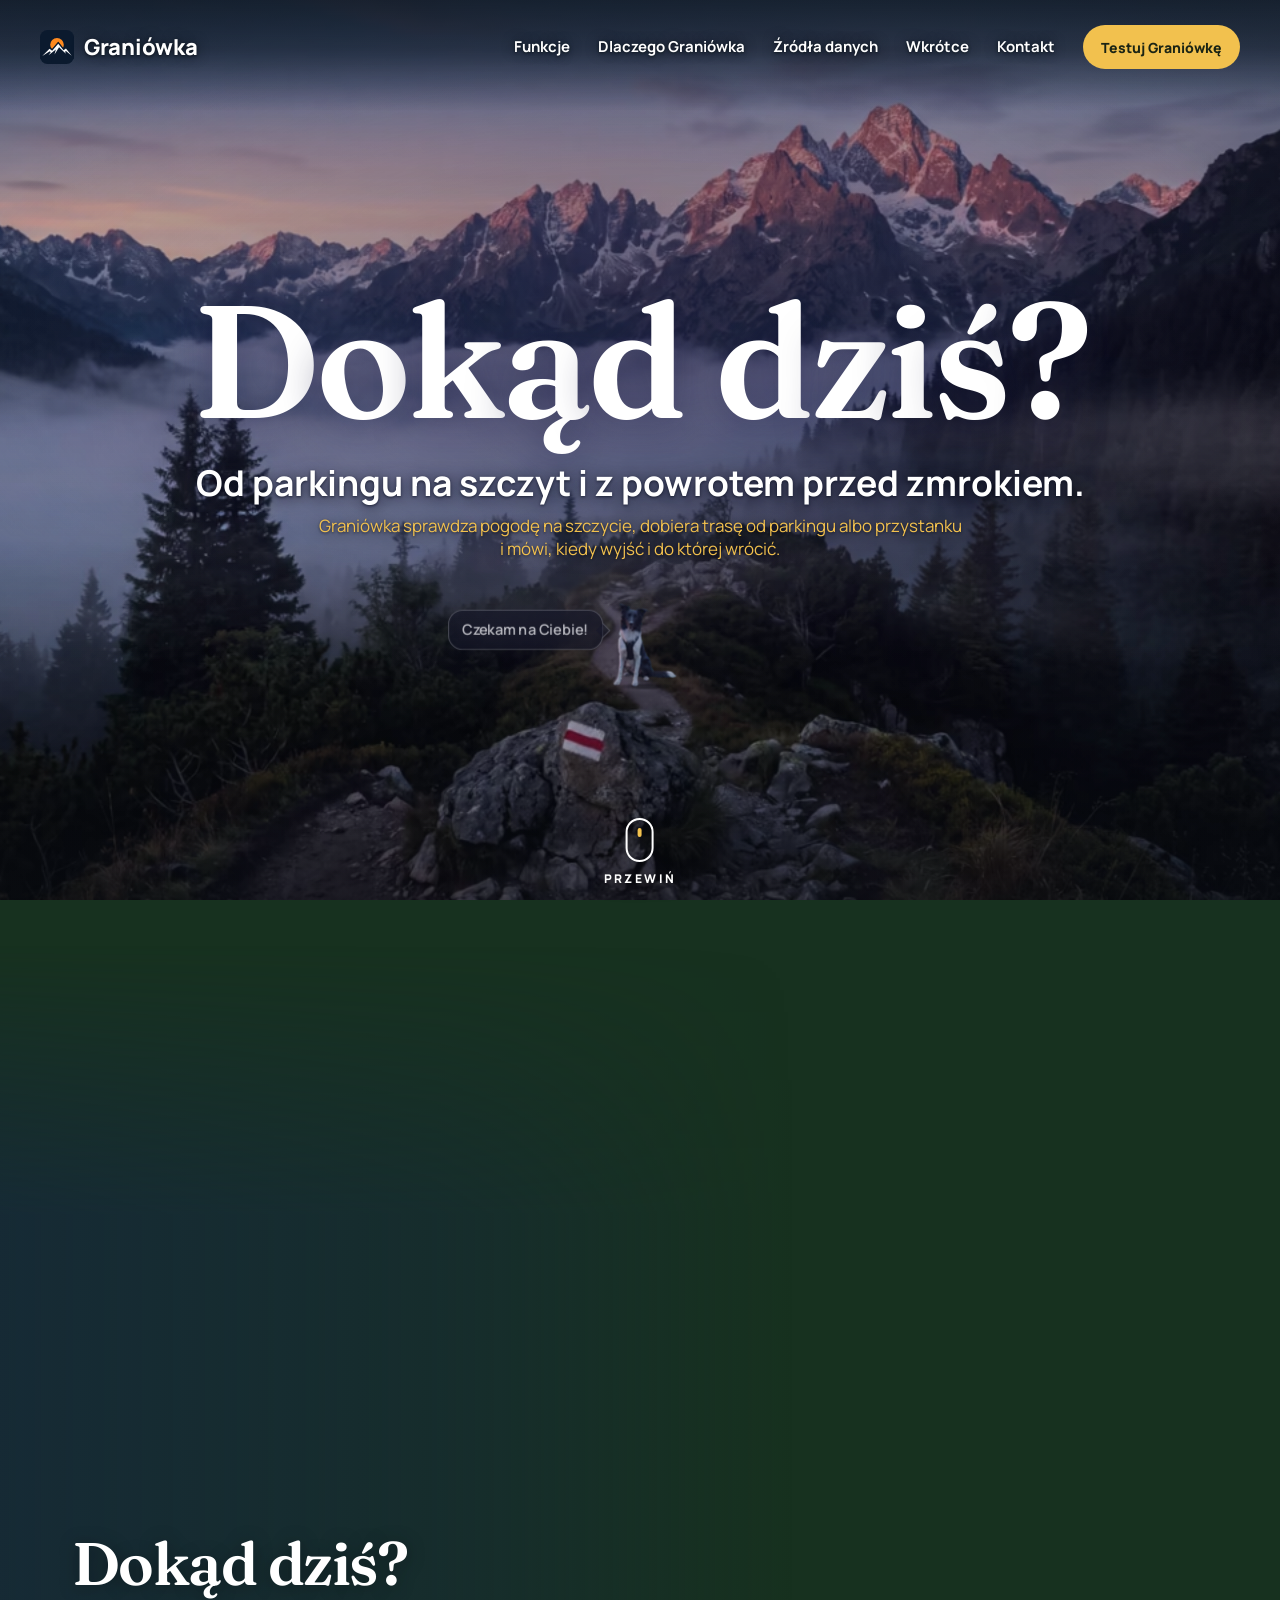
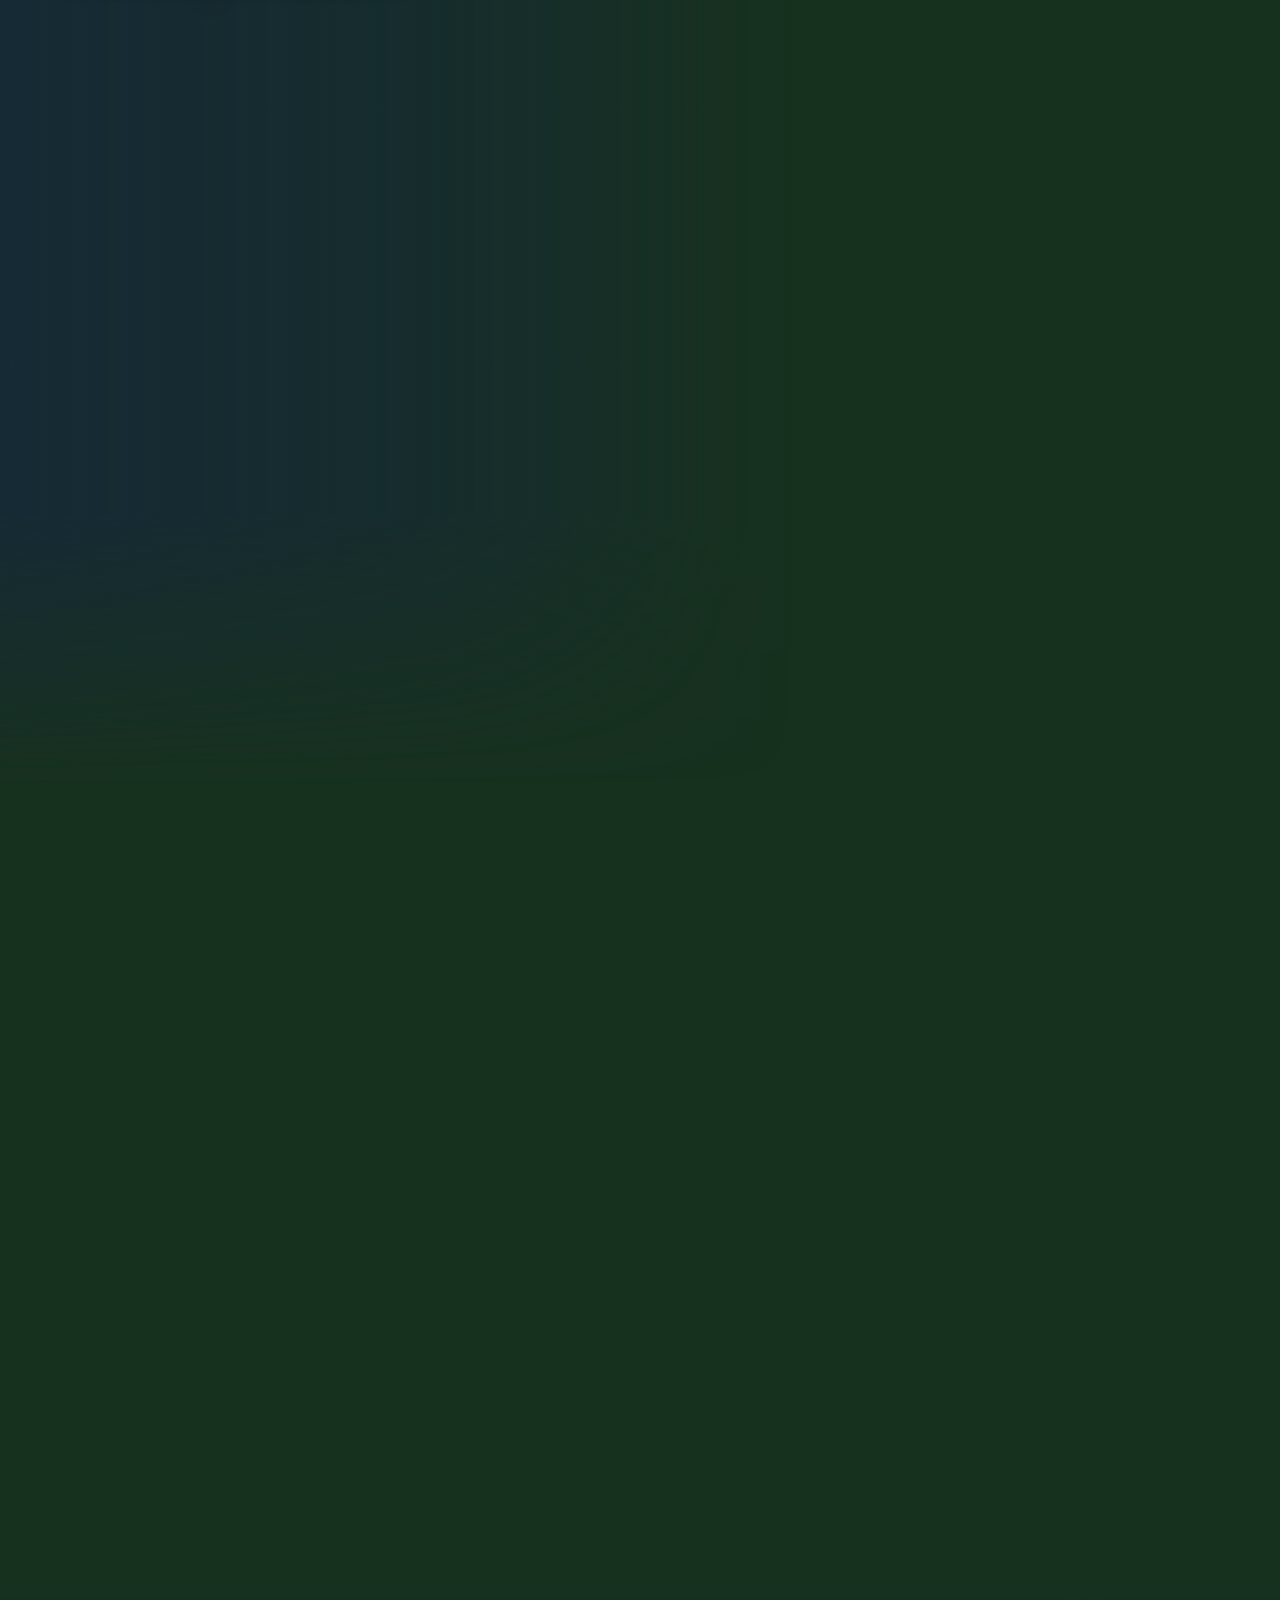
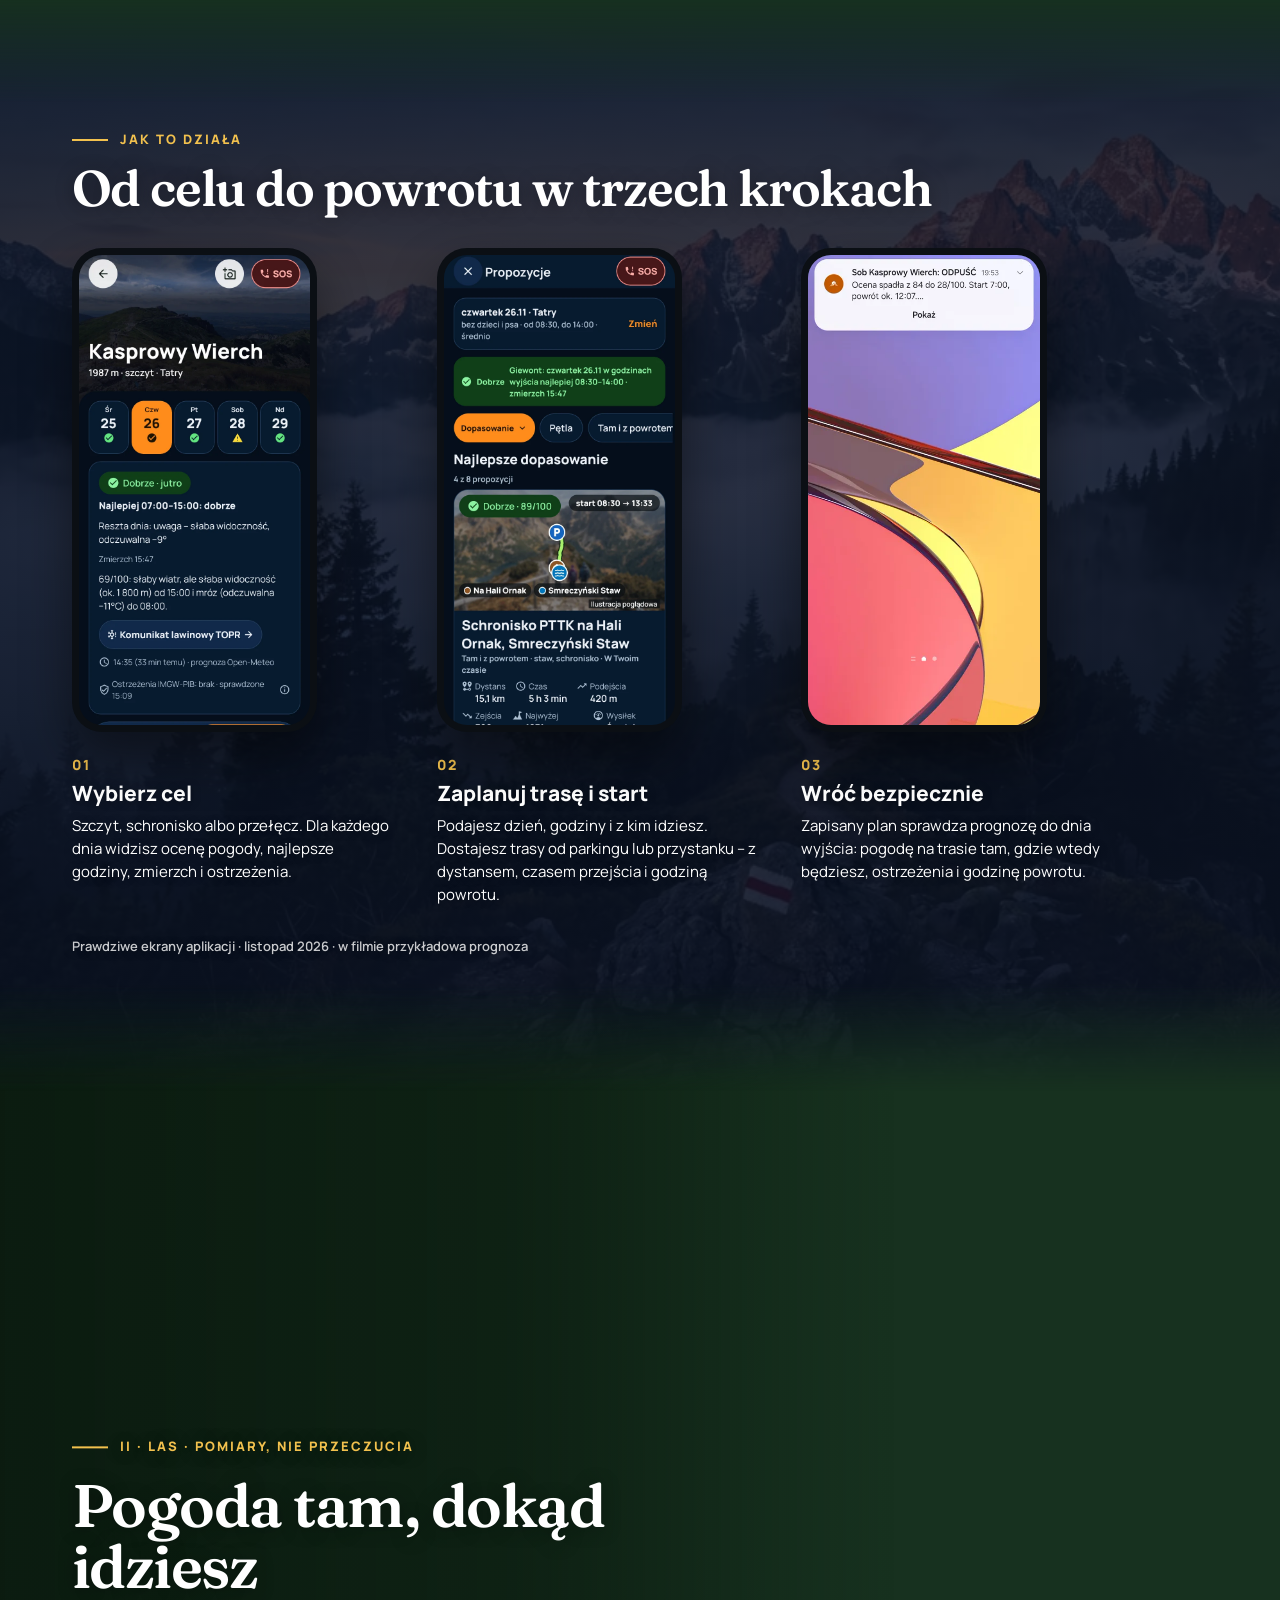
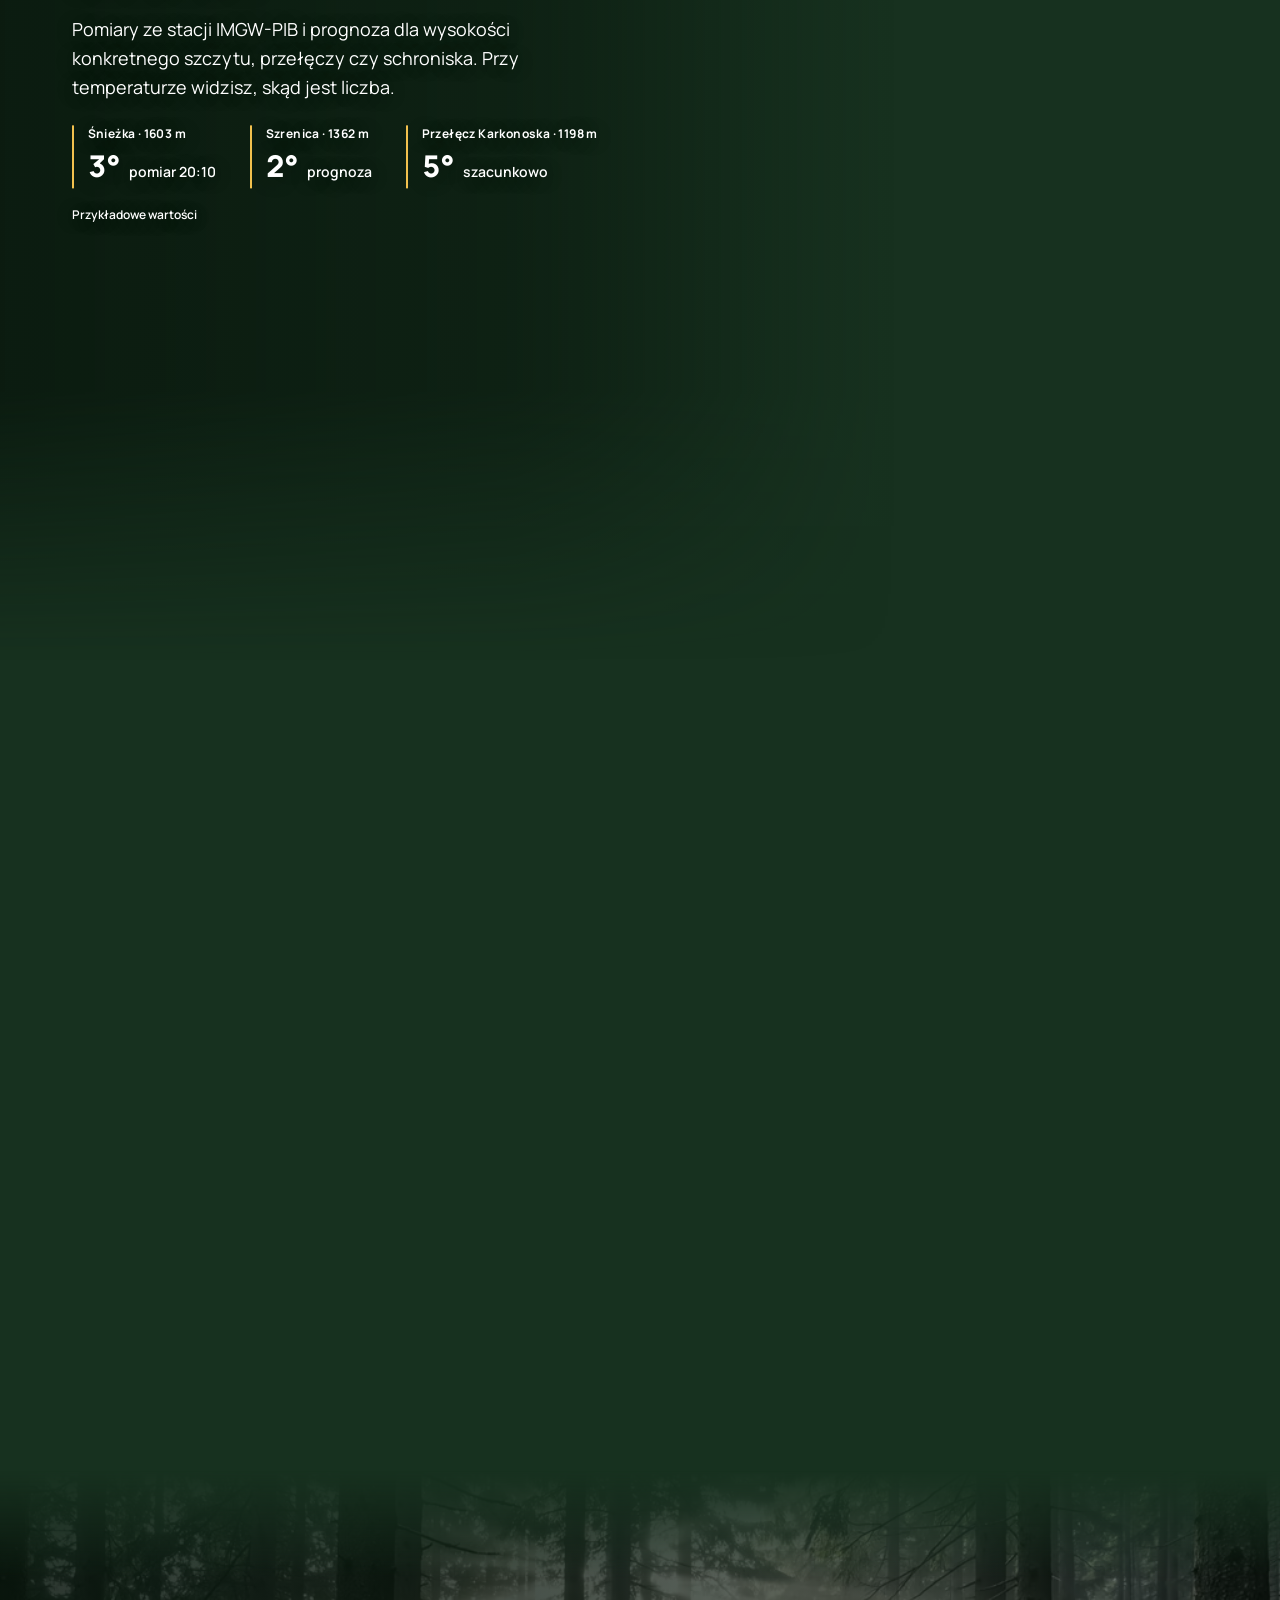
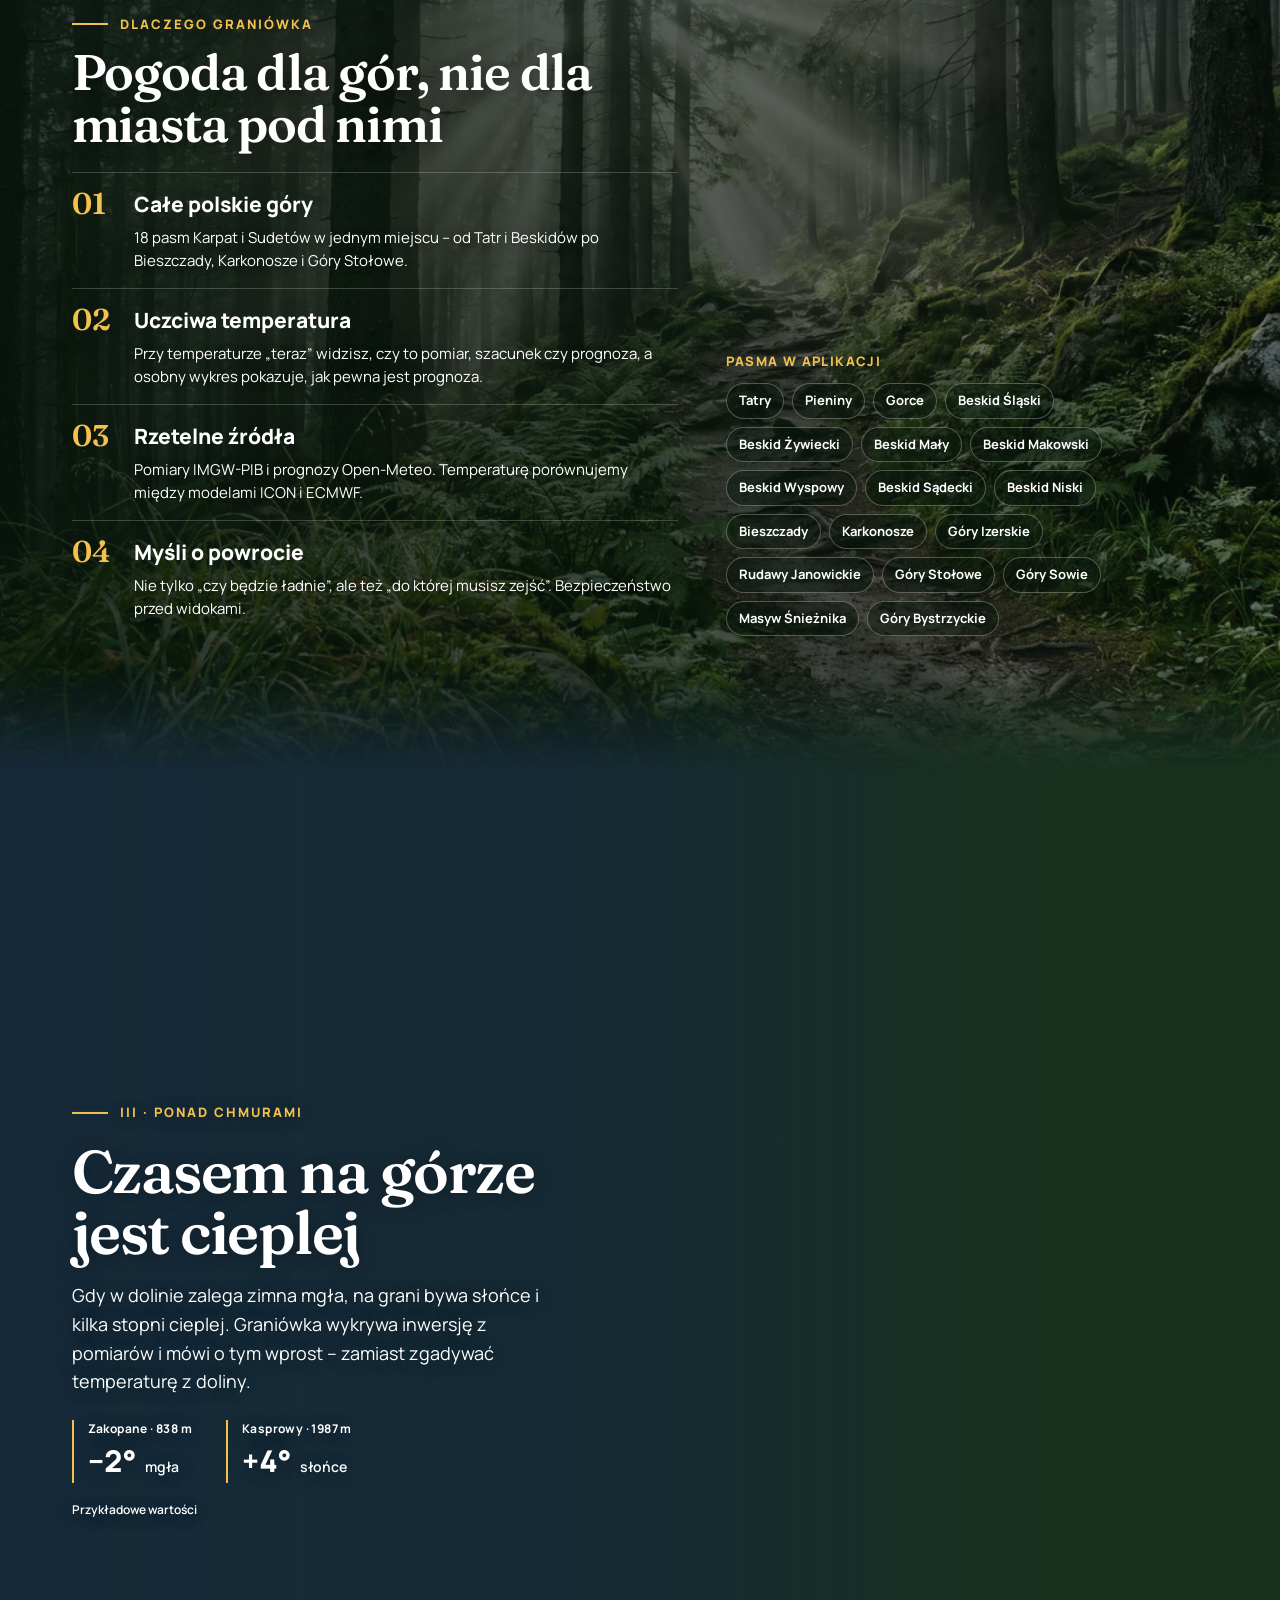
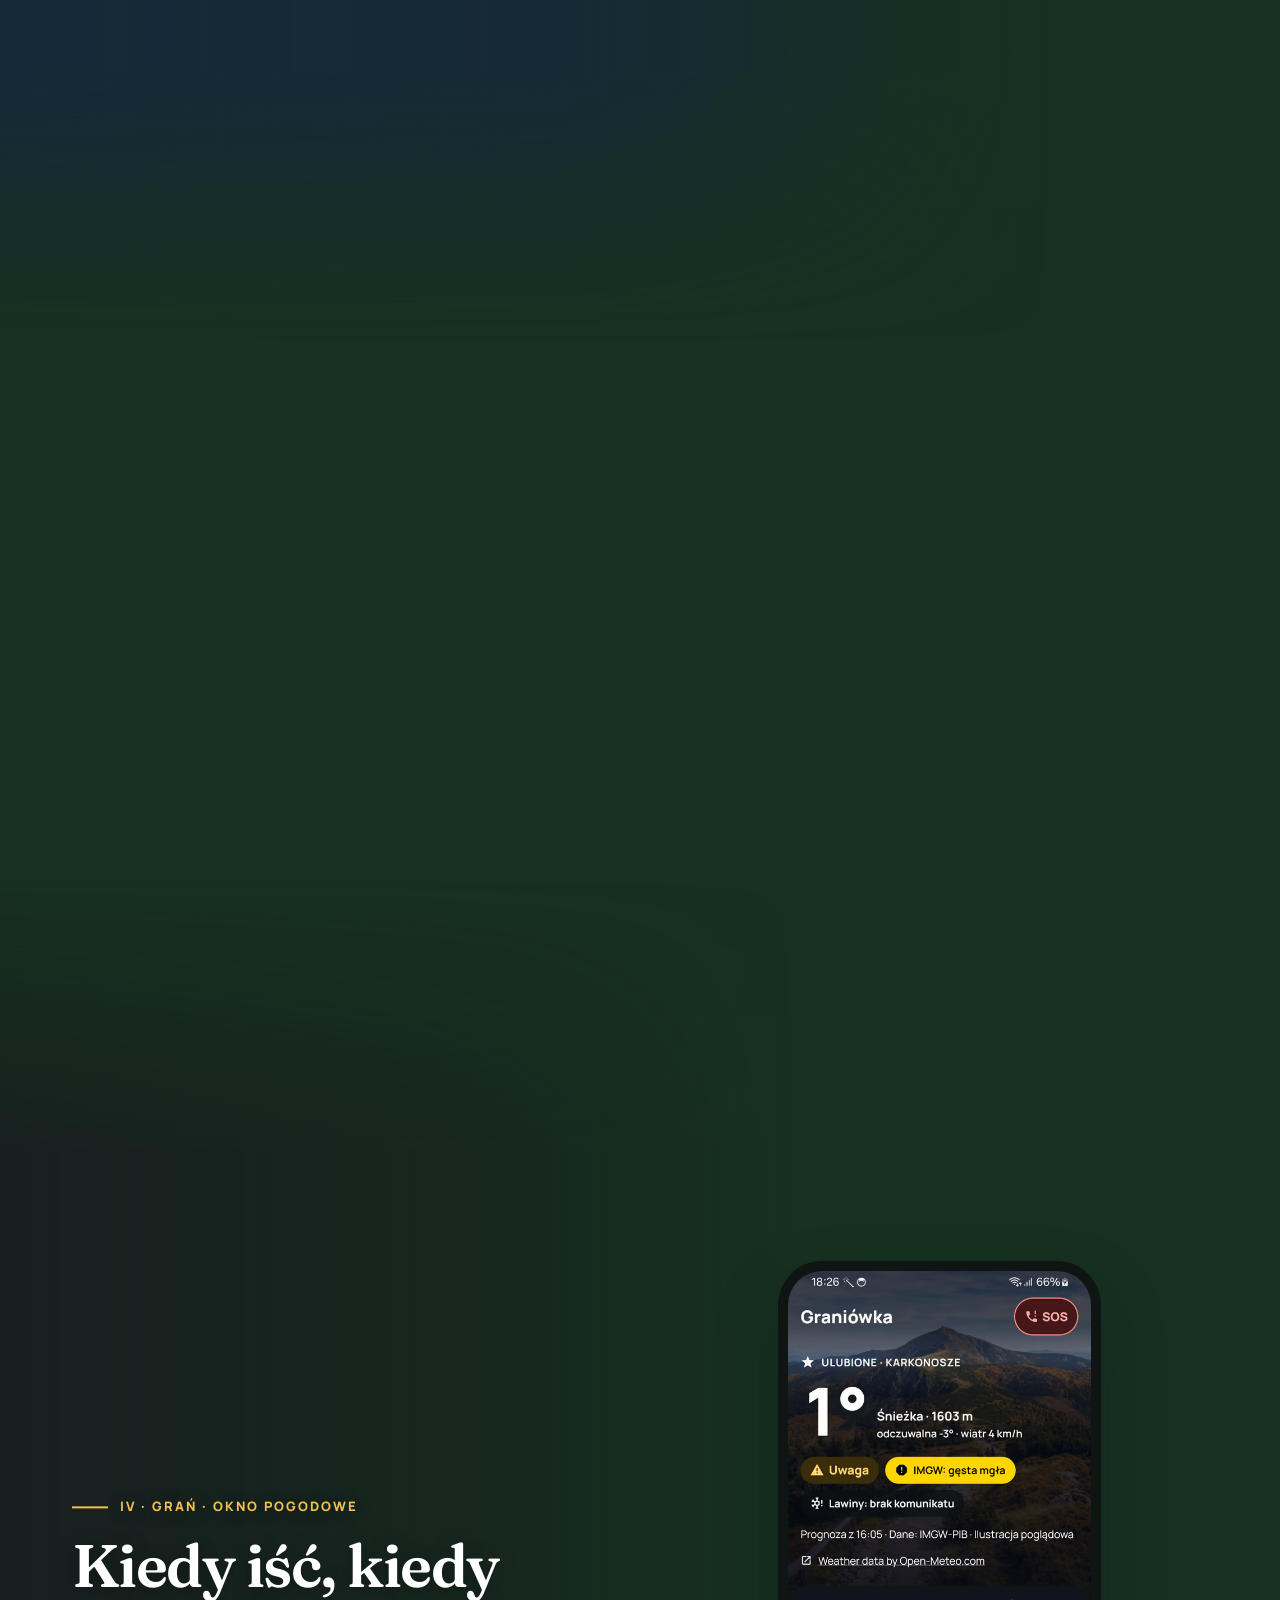
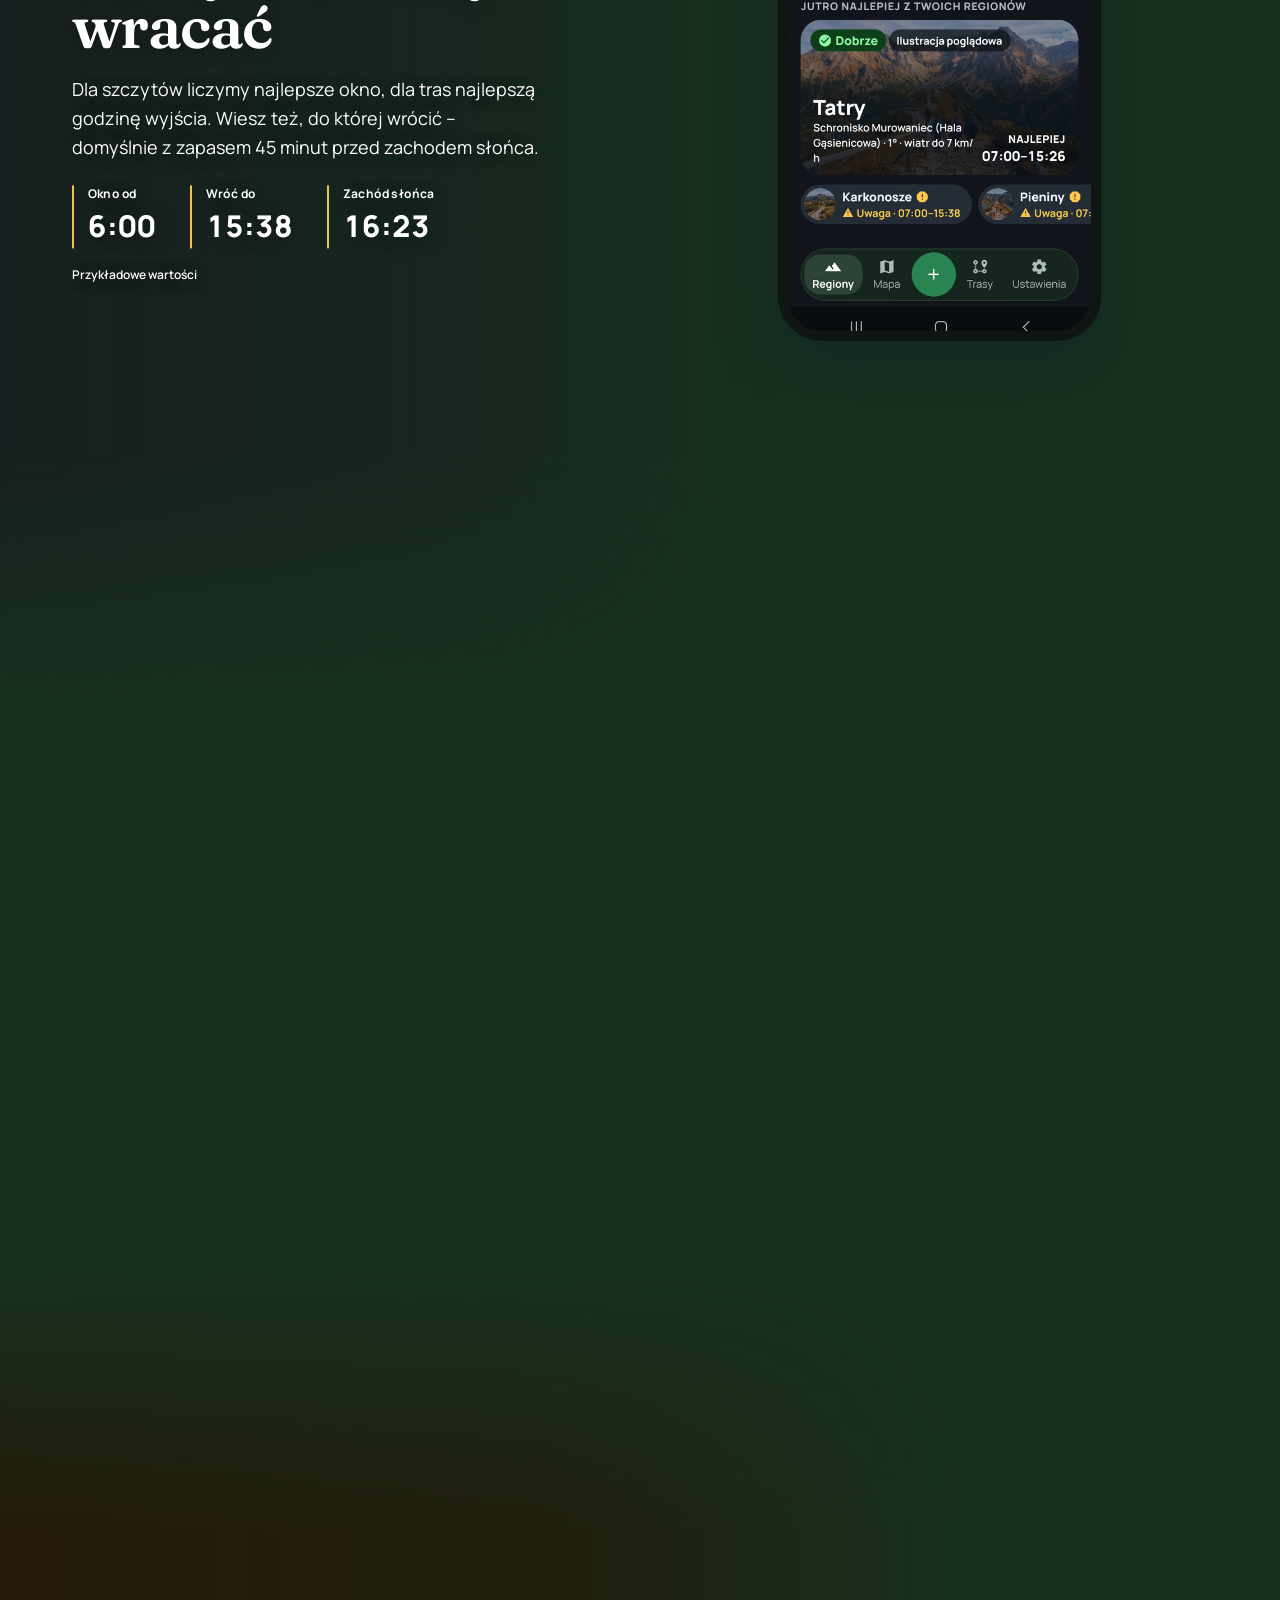
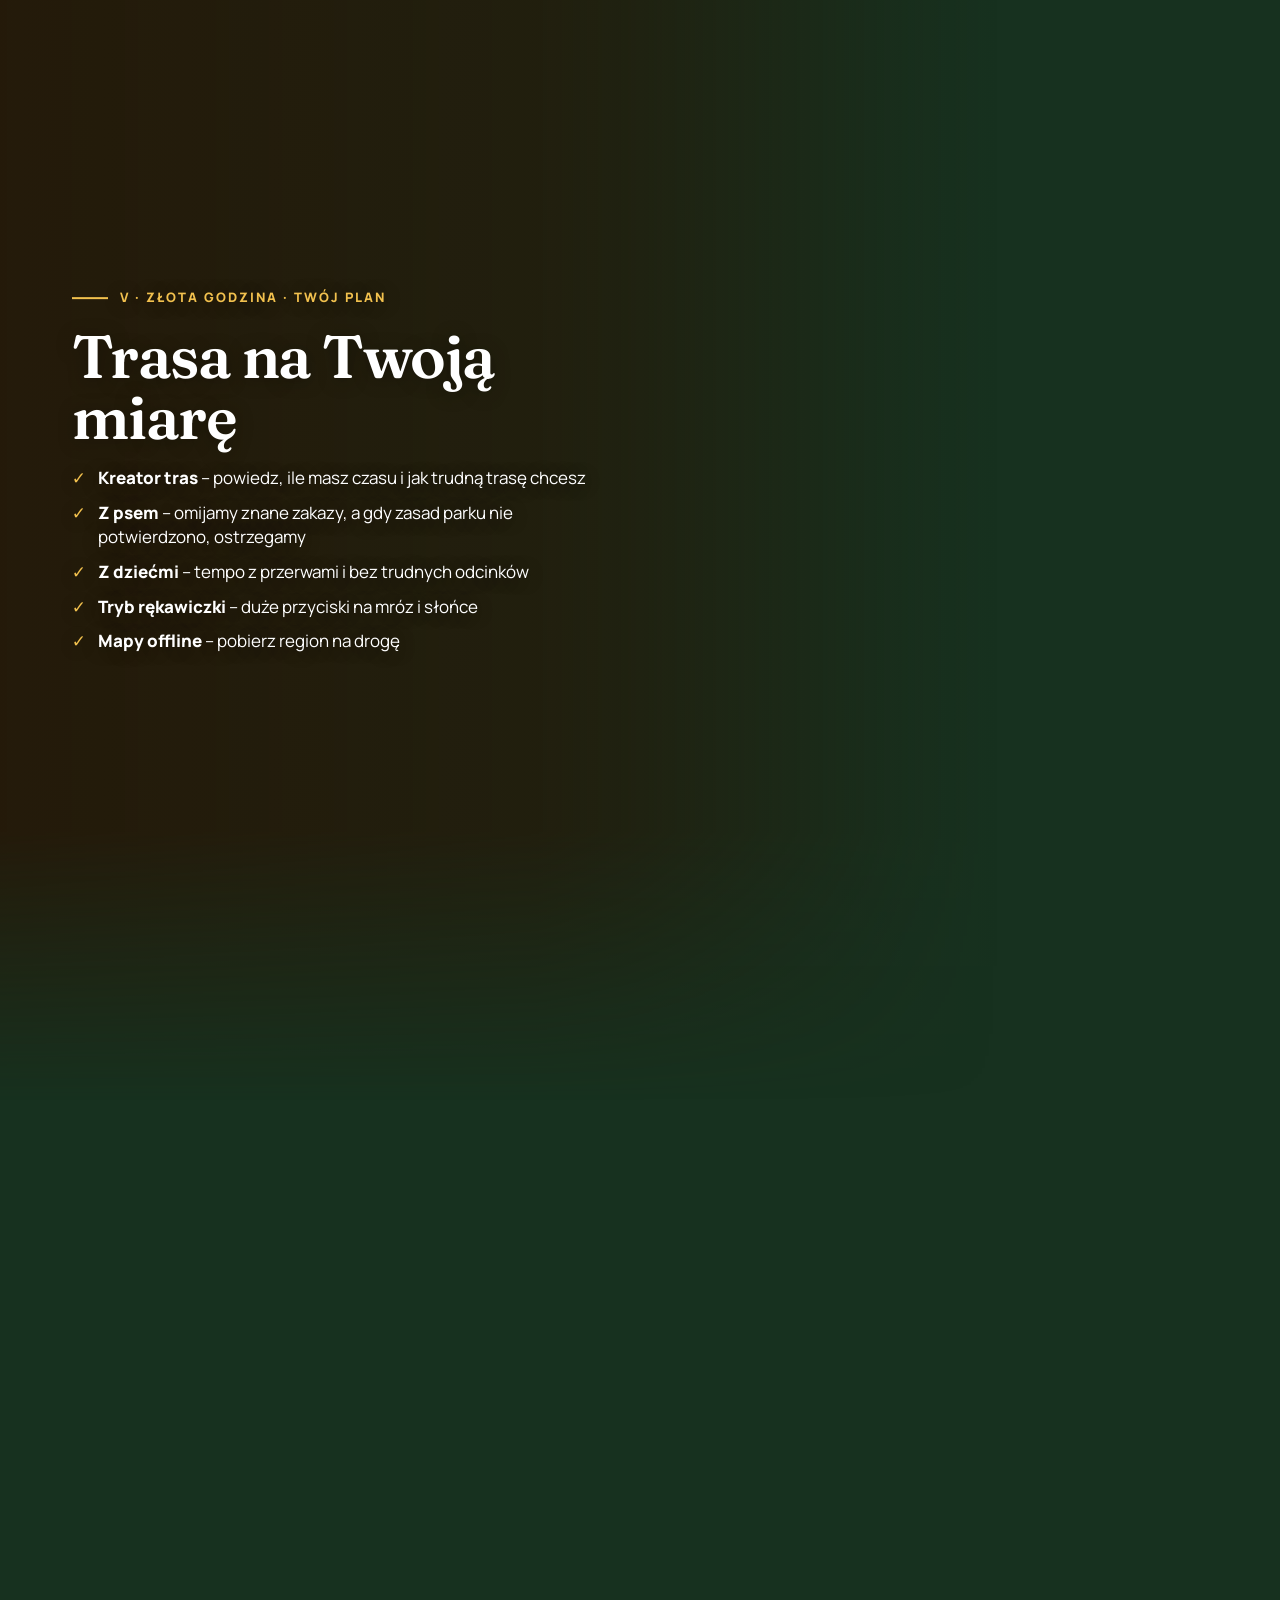
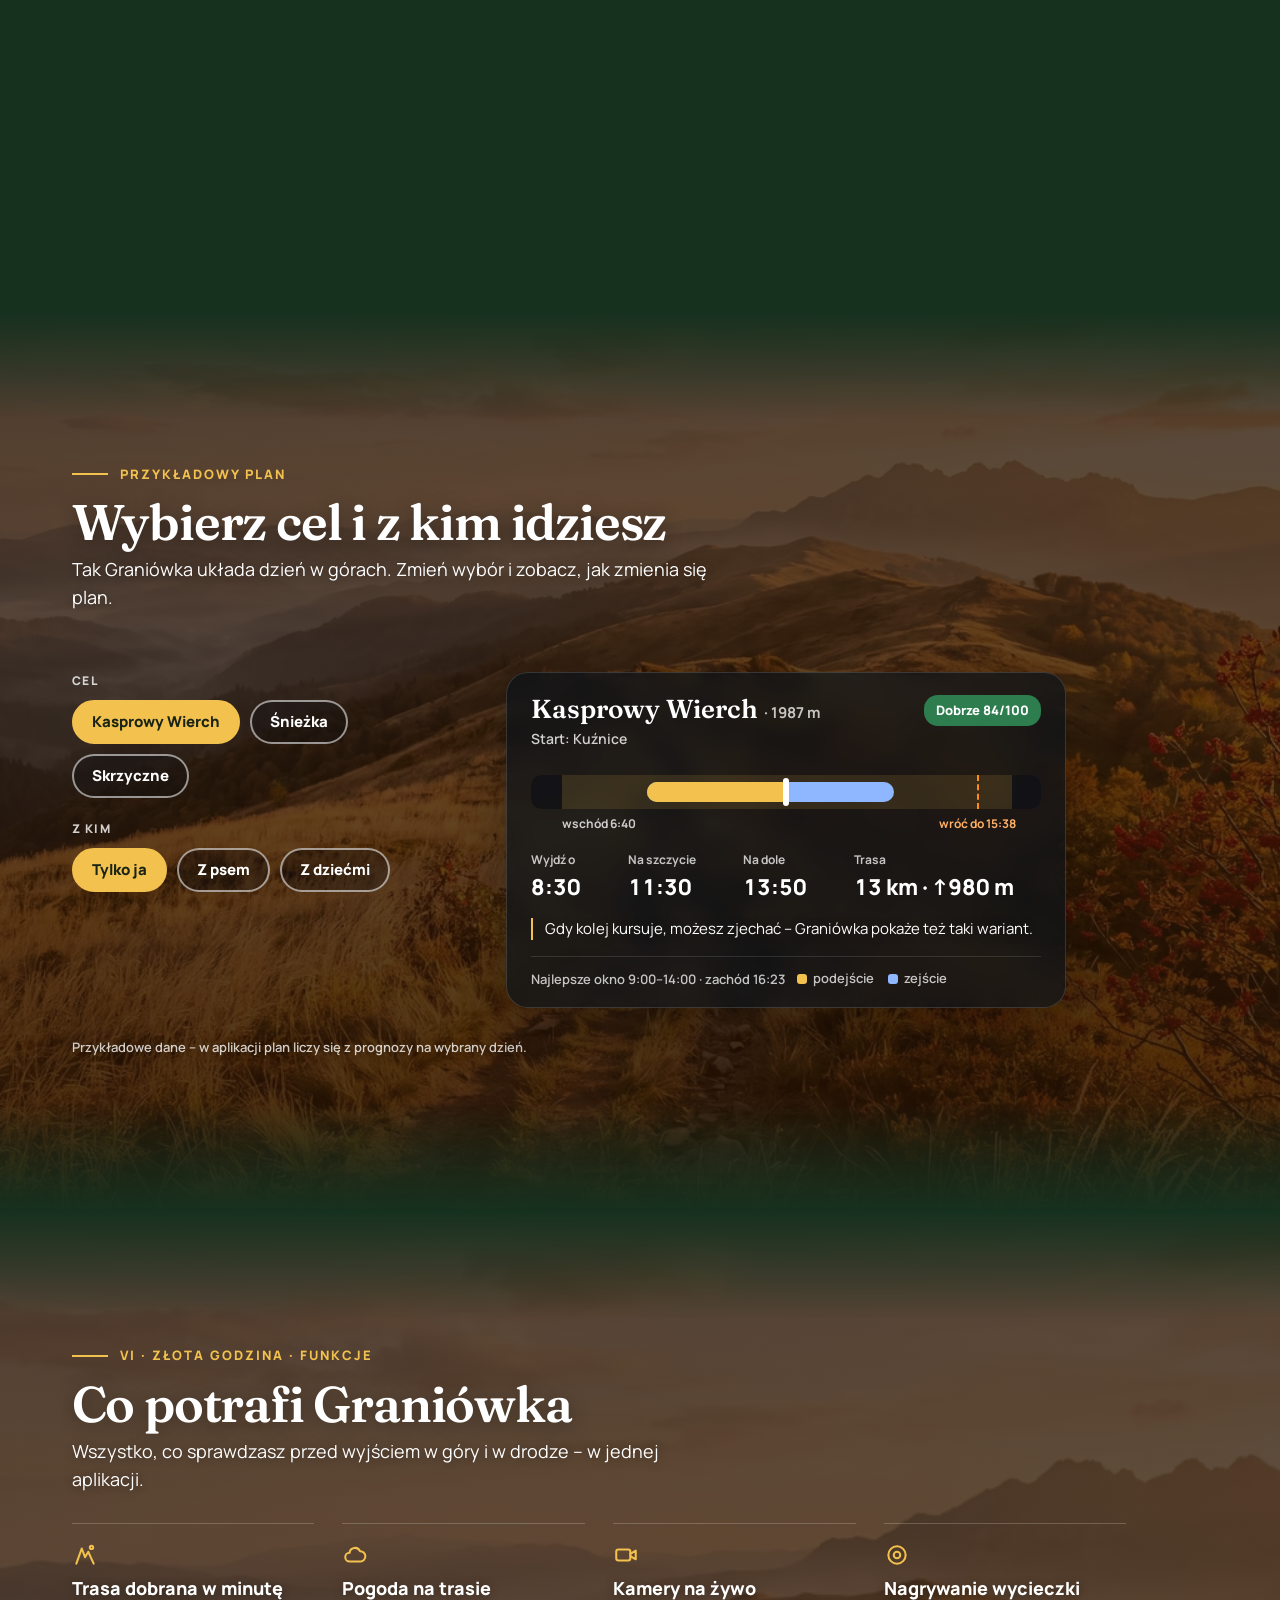
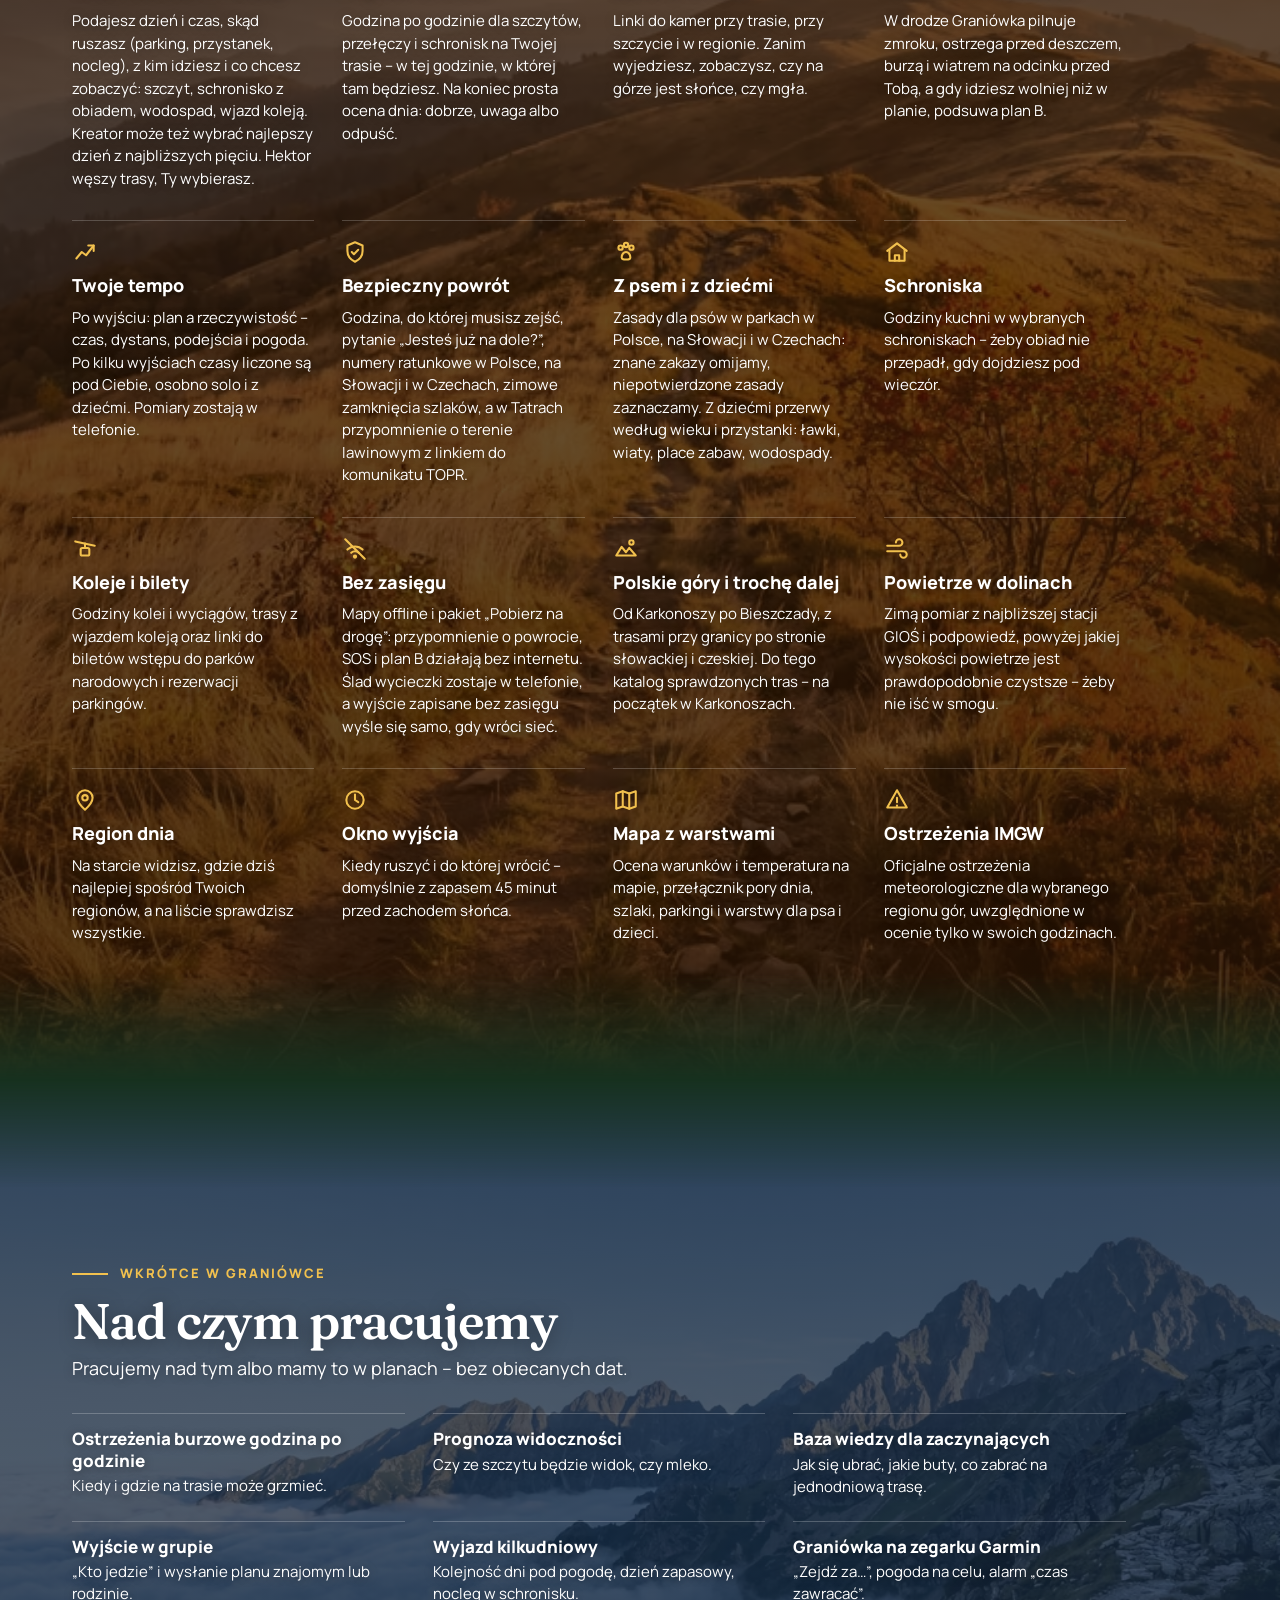
==== commit beab72ee: "Publikacja strony Co-Authored-By: Claude Opus 5.5 <noreply@anthropic.com>" ====
--- a/index.html
+++ b/index.html
@@ -3,15 +3,20 @@
   <head>
     <meta charset="UTF-8" />
     <meta name="viewport" content="width=device-width, initial-scale=1, viewport-fit=cover" />
-    <title>Graniówka – pogoda na szlakach polskich gór</title>
+    <title>Graniówka – zaplanuj wyjście w góry: pogoda, trasa, powrót</title>
     <link rel="canonical" href="https://graniowka.pl/" />
-    <meta name="description" content="Graniówka mówi, gdzie w górach jest dziś dobrze, kiedy wyjść i do której wrócić – z pomiarów, nie z przeczucia. Darmowa, bez konta i bez reklam." />
+    <meta name="description" content="Pogoda na szczycie, trasa od parkingu albo przystanku i godzina, do której wrócić przed zmrokiem. Bez konta i bez reklam – bezpłatne testy na Androida." />
     <meta name="theme-color" content="#17311F" />
-    <meta property="og:title" content="Graniówka – Dokąd dziś?" />
-    <meta property="og:description" content="Pogoda na szlakach polskich gór – z pomiarów, nie z przeczucia." />
+    <meta property="og:title" content="Graniówka – od parkingu na szczyt i z powrotem przed zmrokiem" />
+    <meta property="og:site_name" content="Graniówka" />
+    <meta property="og:description" content="Pogoda na szczycie, trasa od parkingu albo przystanku, godzina wyjścia i powrotu – całe wyjście w góry w jednym planie." />
     <meta property="og:type" content="website" />
     <meta property="og:locale" content="pl_PL" />
     <meta property="og:image" content="https://graniowka.pl/og.jpg" />
+    <meta property="og:image:width" content="1200" />
+    <meta property="og:image:height" content="630" />
+    <meta property="og:image:alt" content="Szlak z czerwonym znakiem prowadzi przez las ku szczytom w porannym świetle, w dolinie morze mgły." />
+    <meta name="twitter:card" content="summary_large_image" />
     <link rel="icon" type="image/svg+xml" href="/favicon.svg" />
     <link rel="icon" type="image/png" sizes="48x48" href="/favicon-48.png" />
     <link rel="apple-touch-icon" href="/apple-touch-icon.png" />
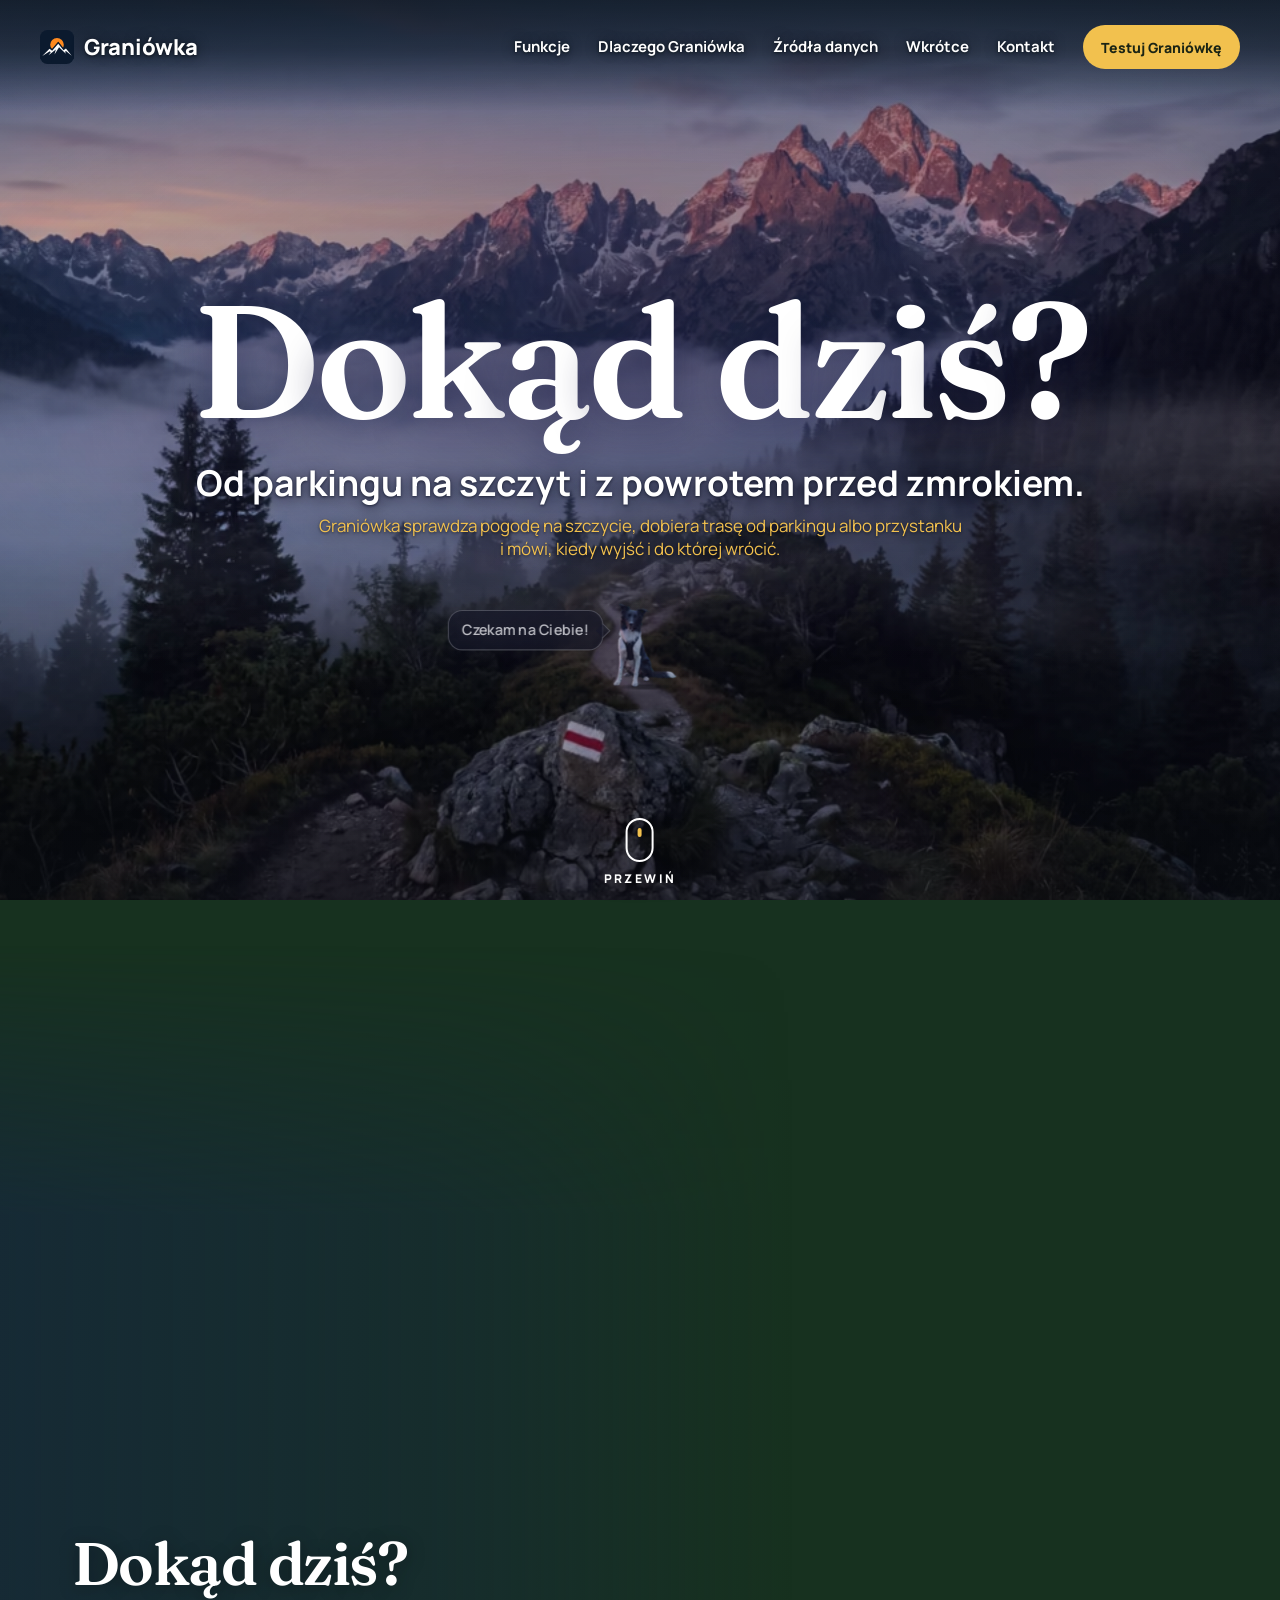
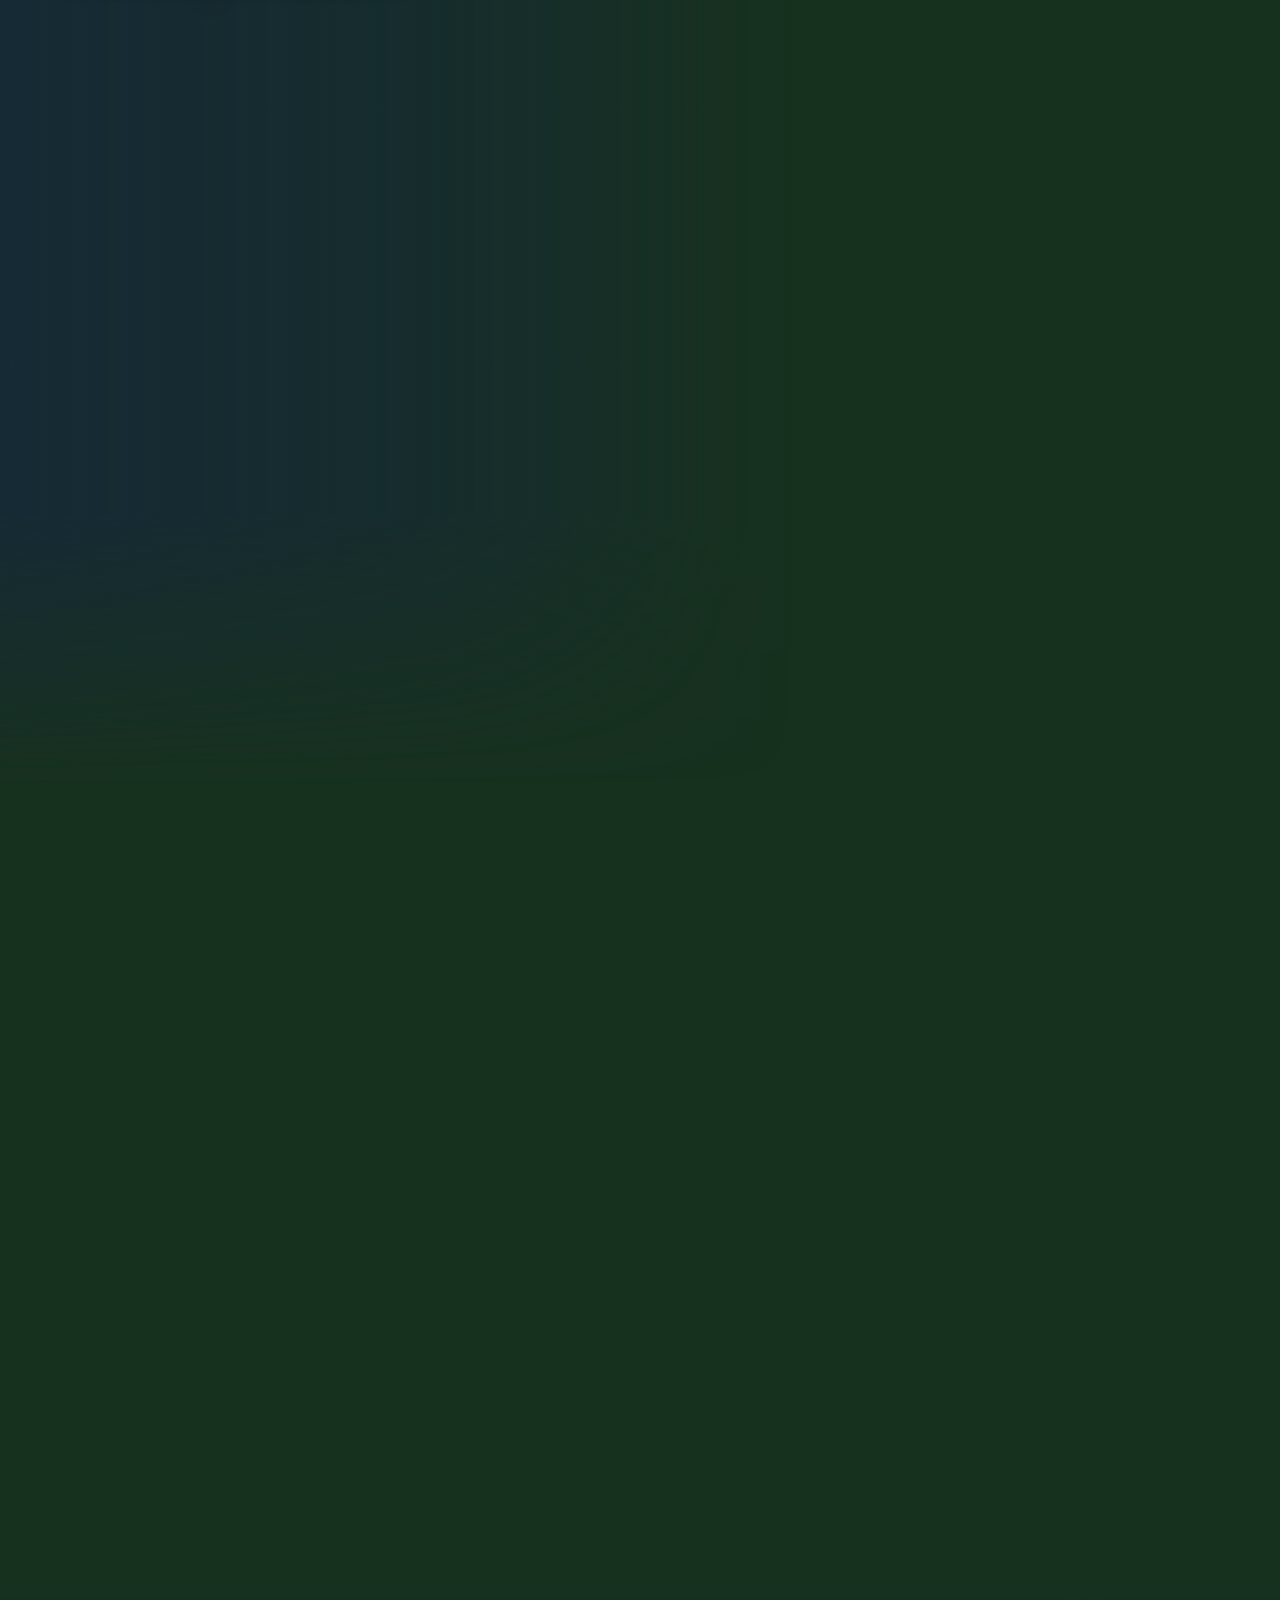
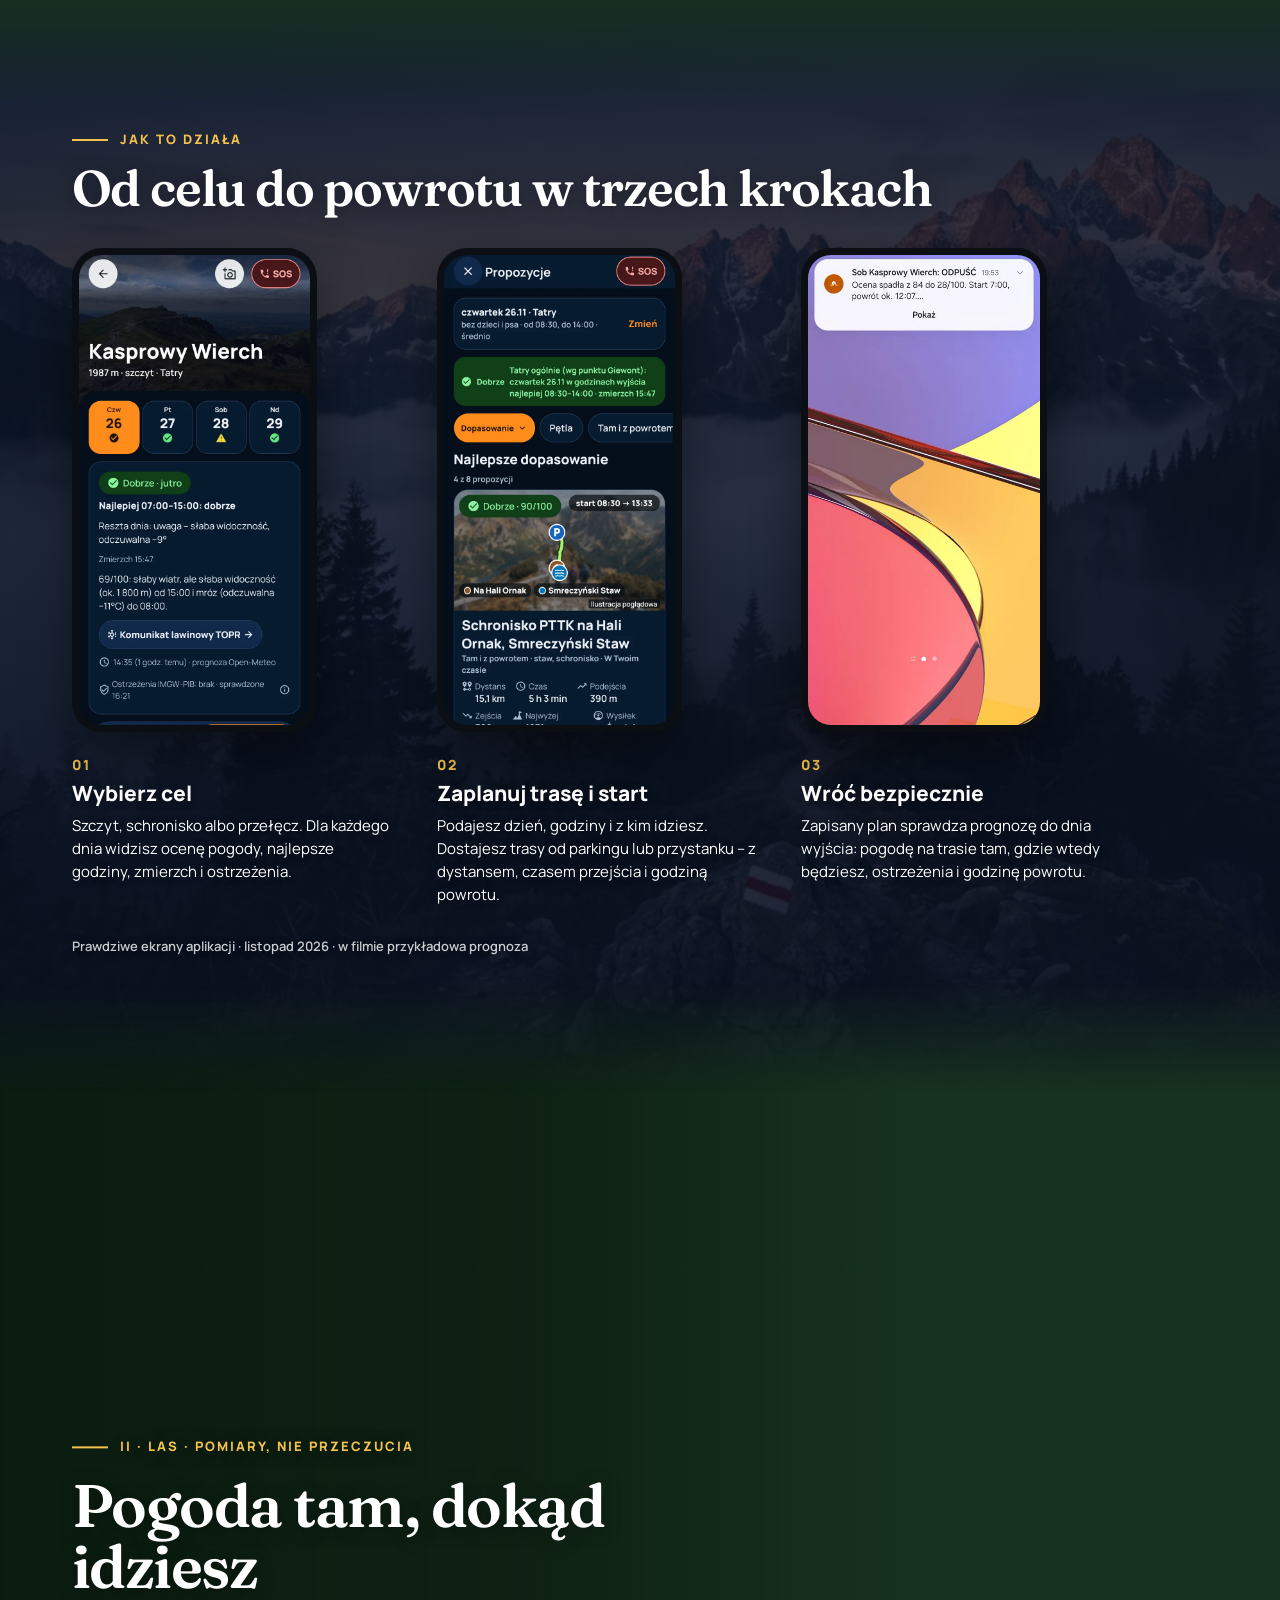
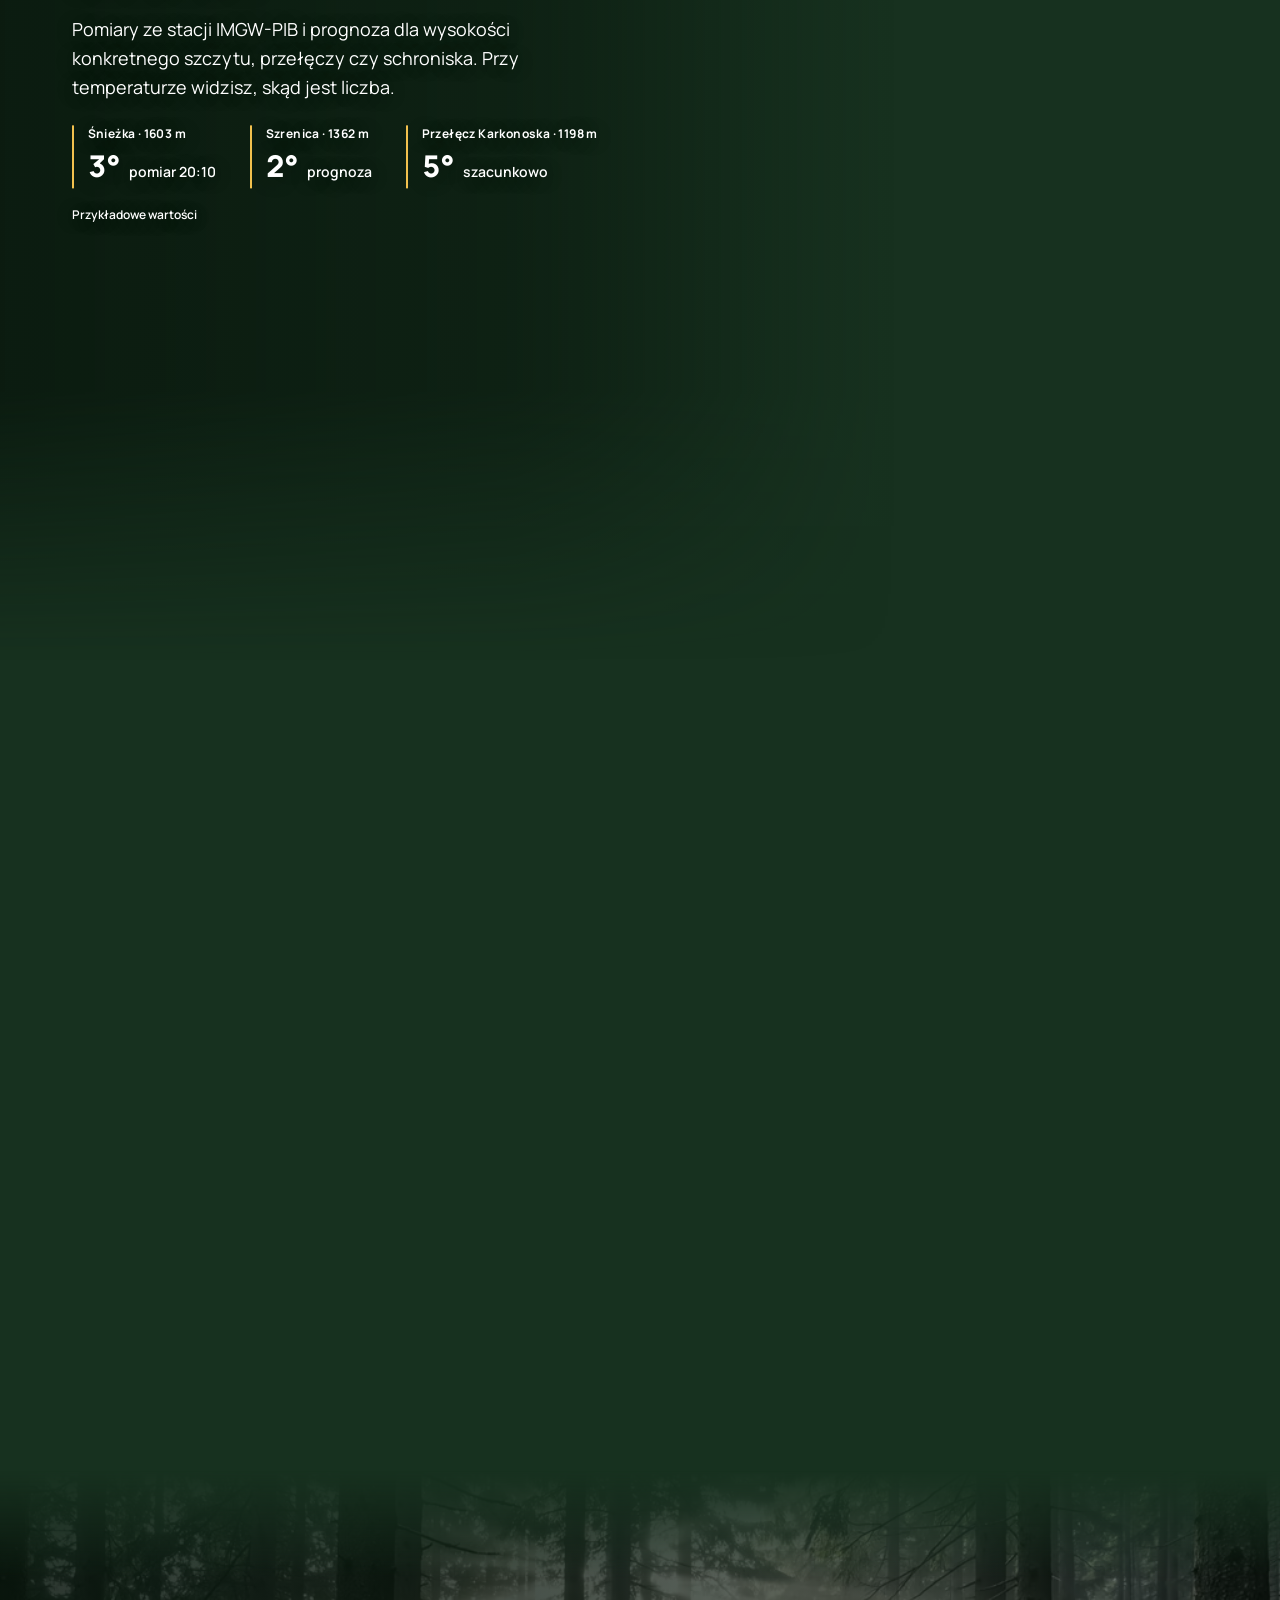
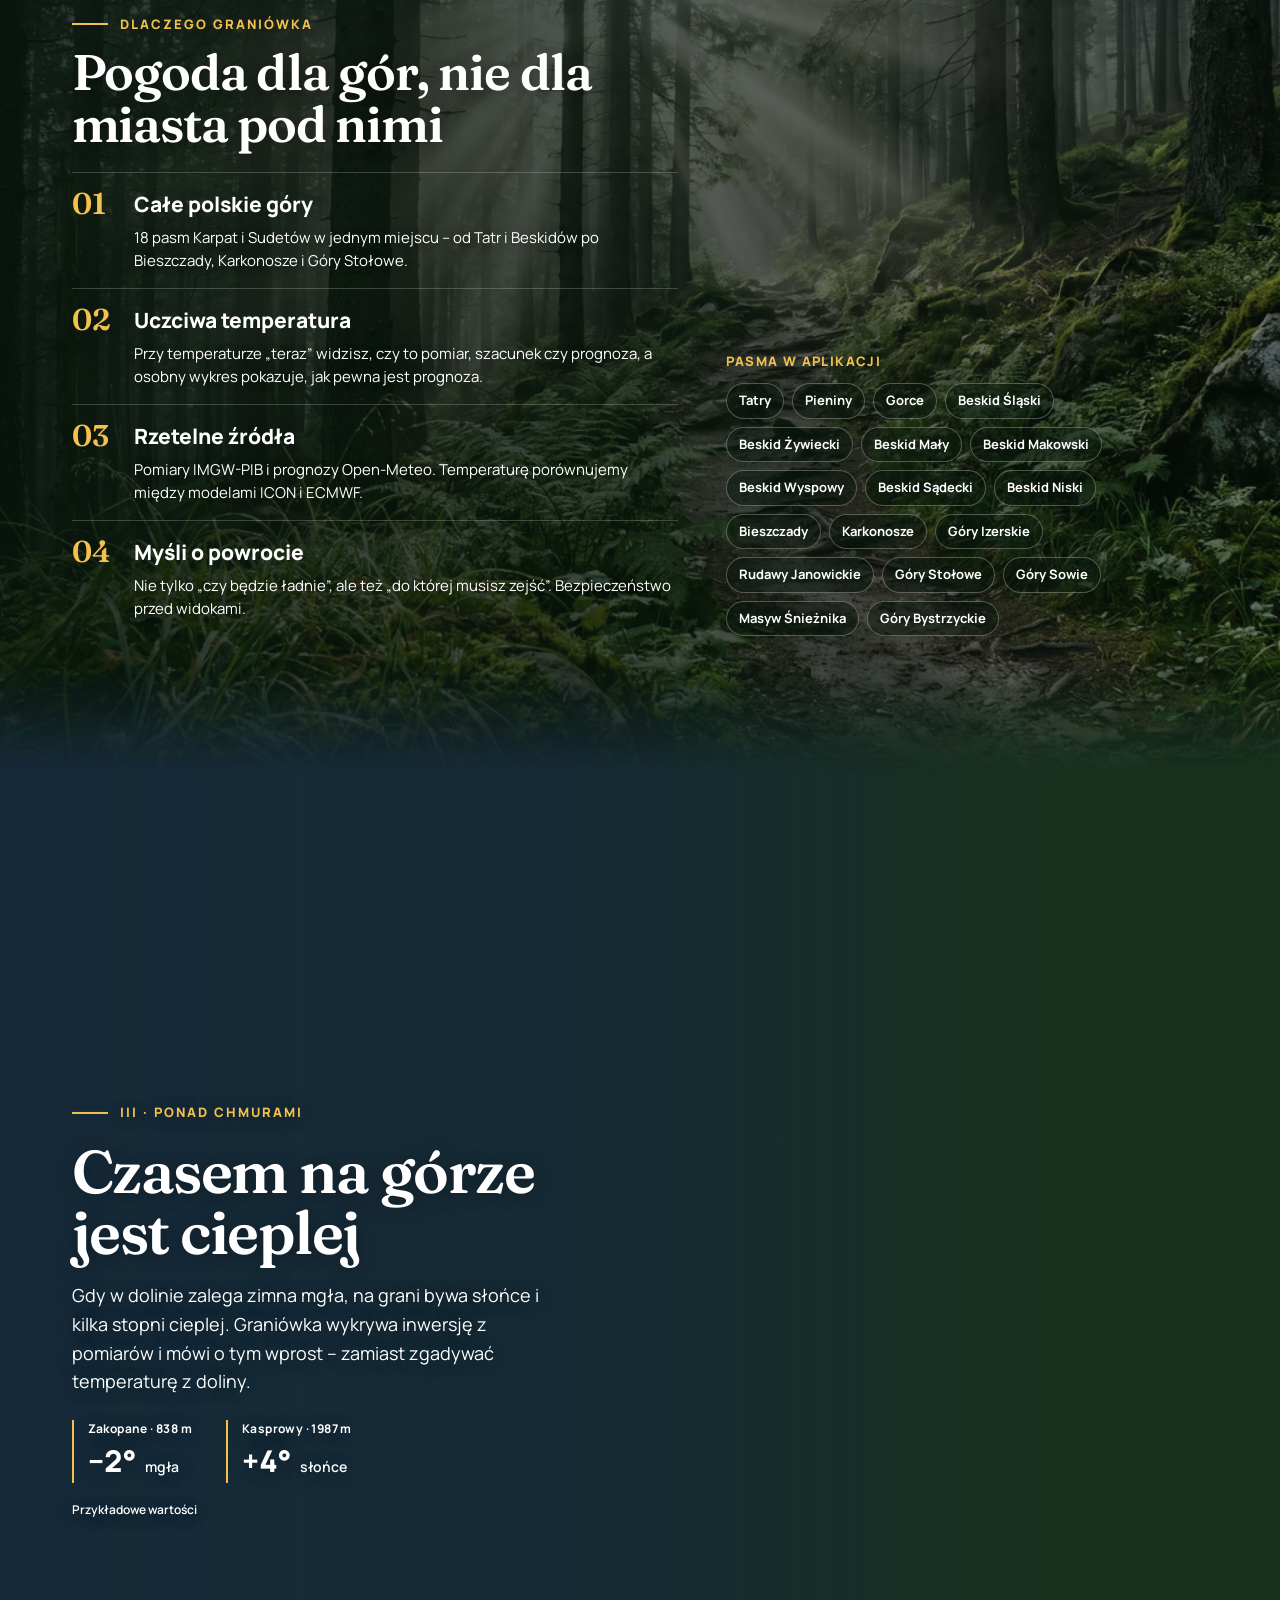
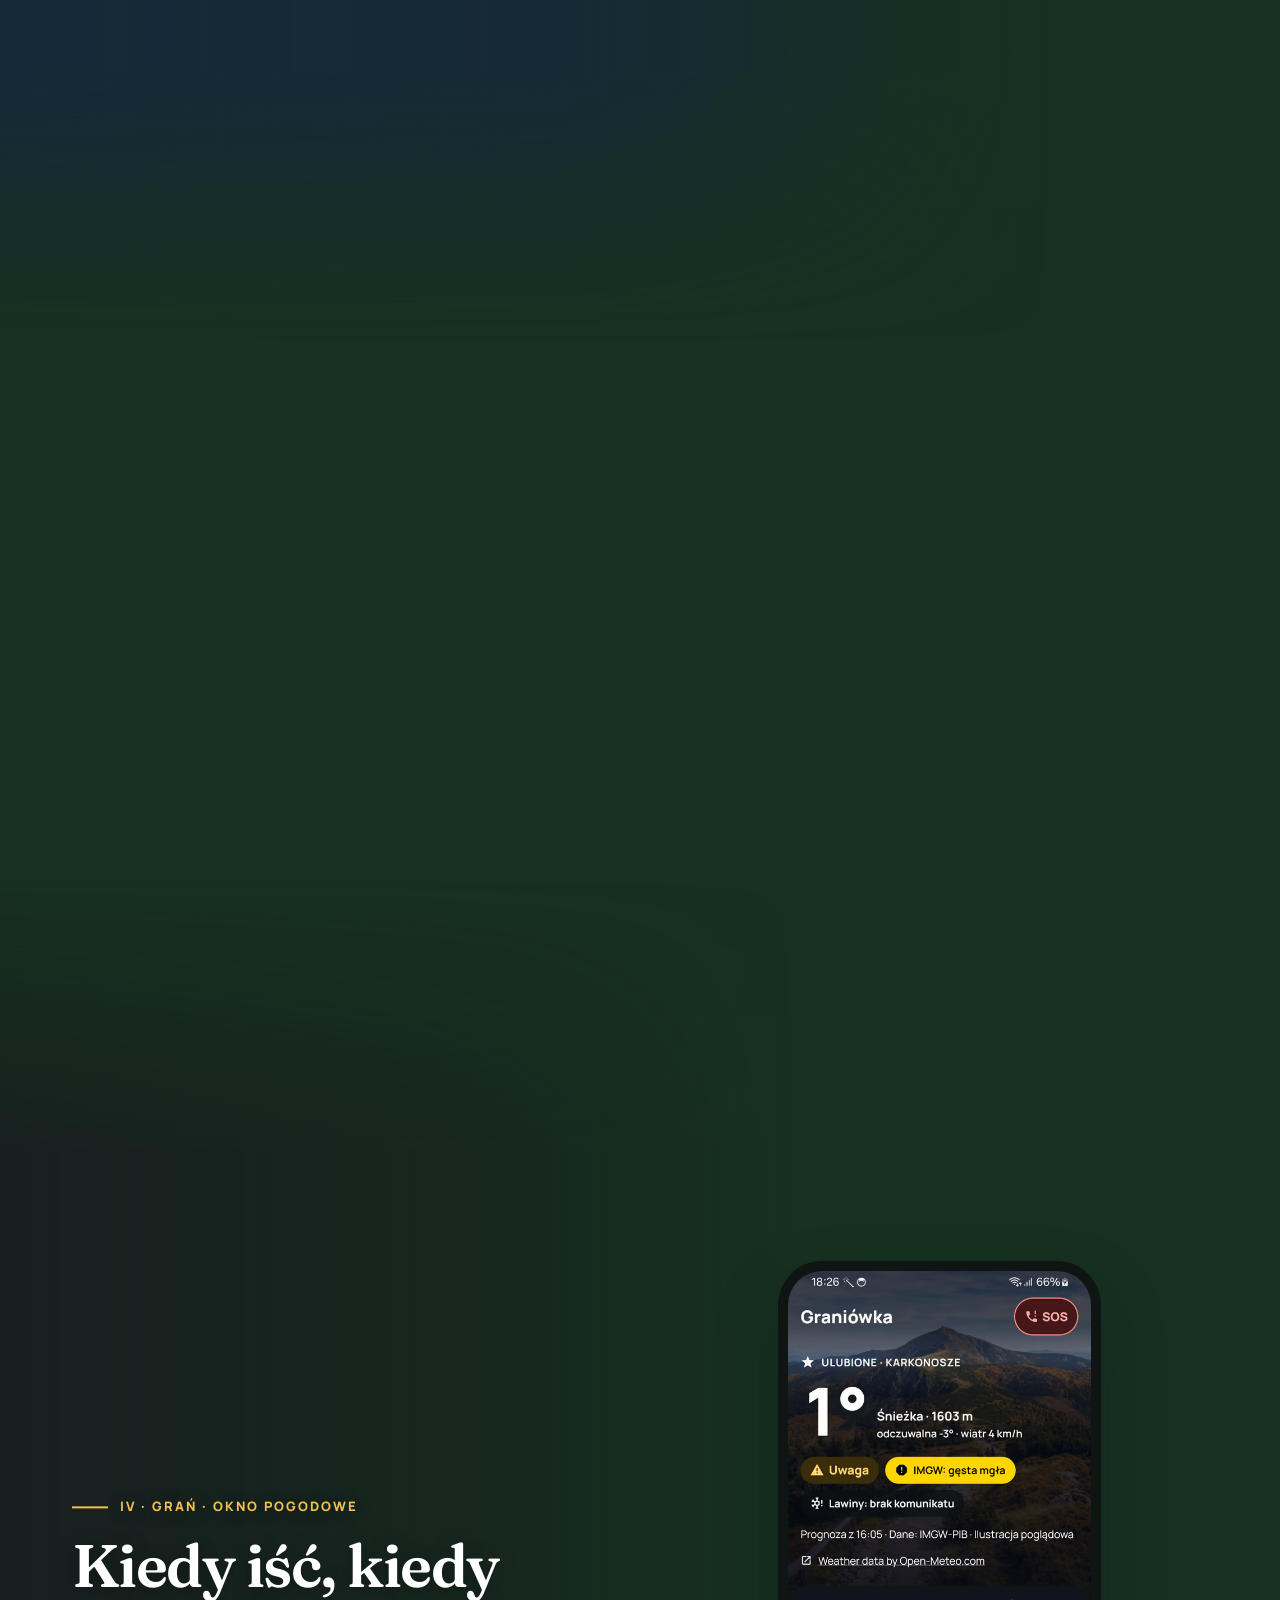
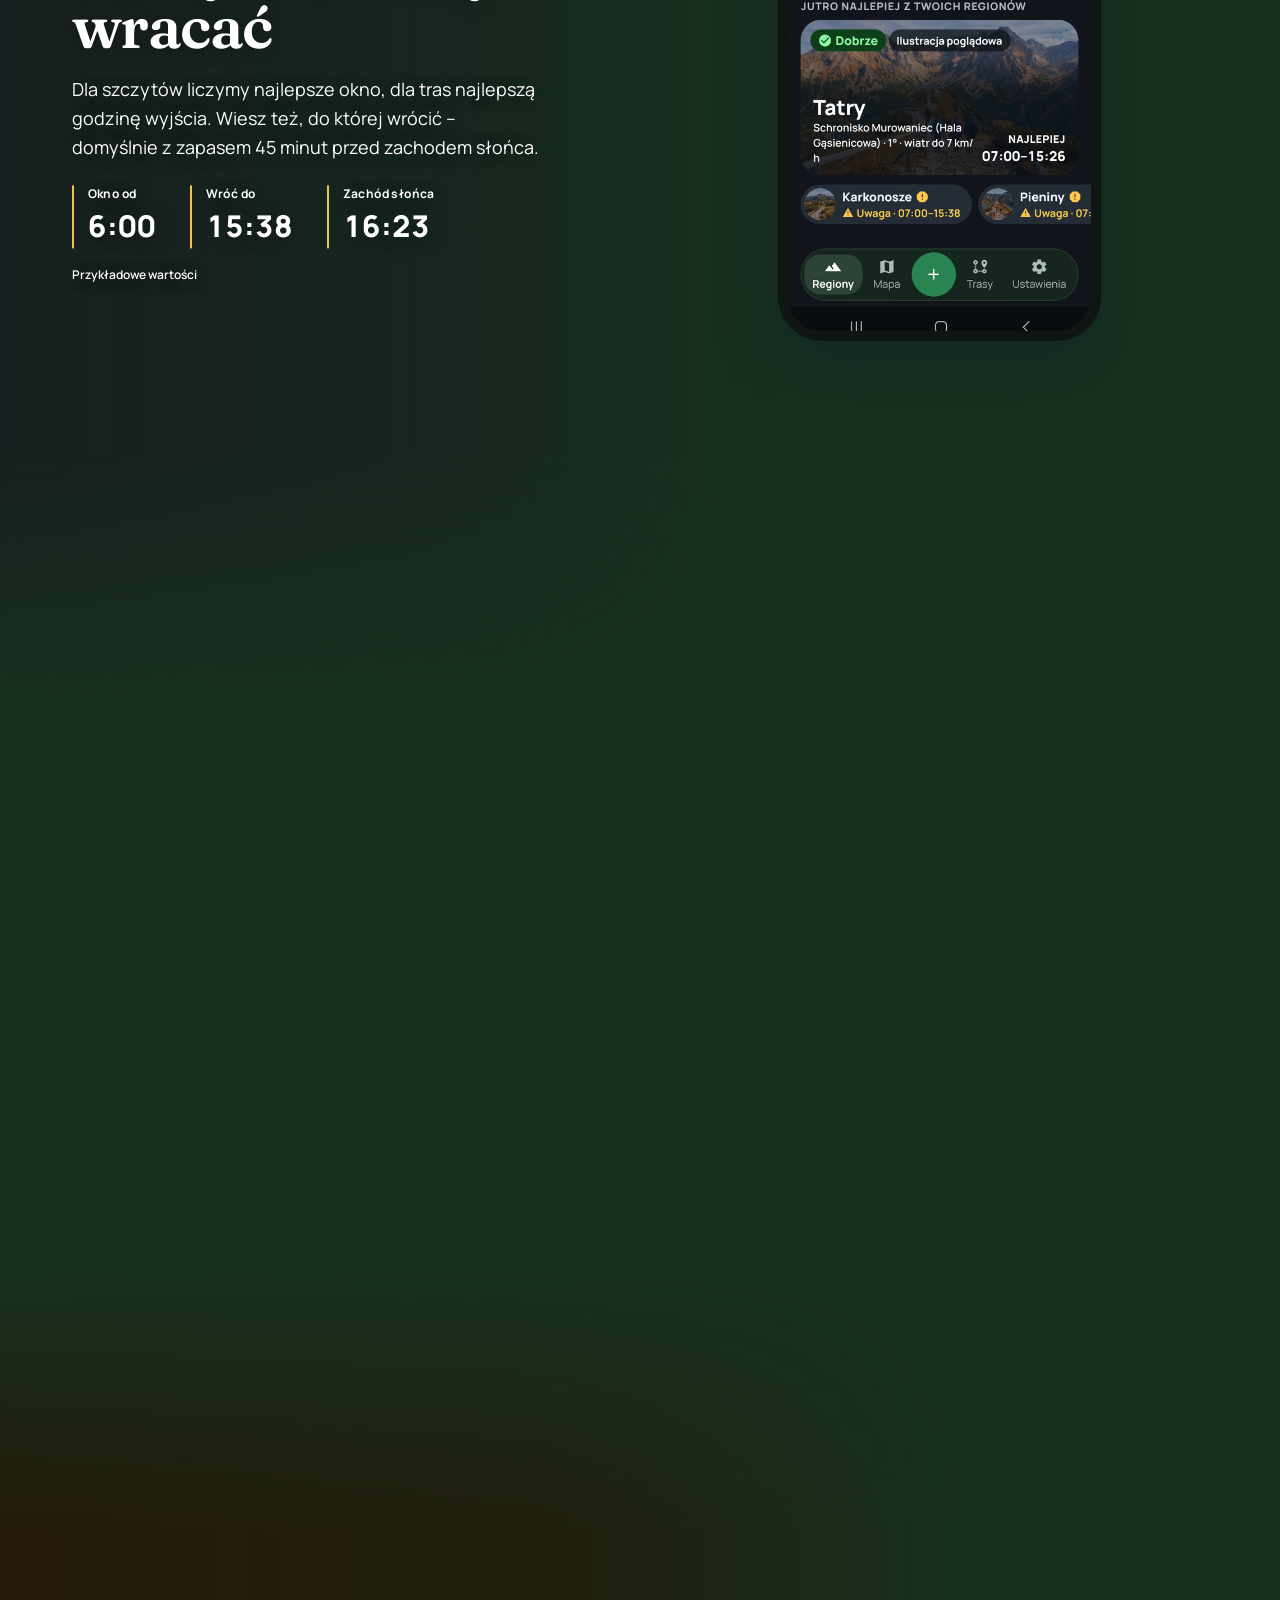
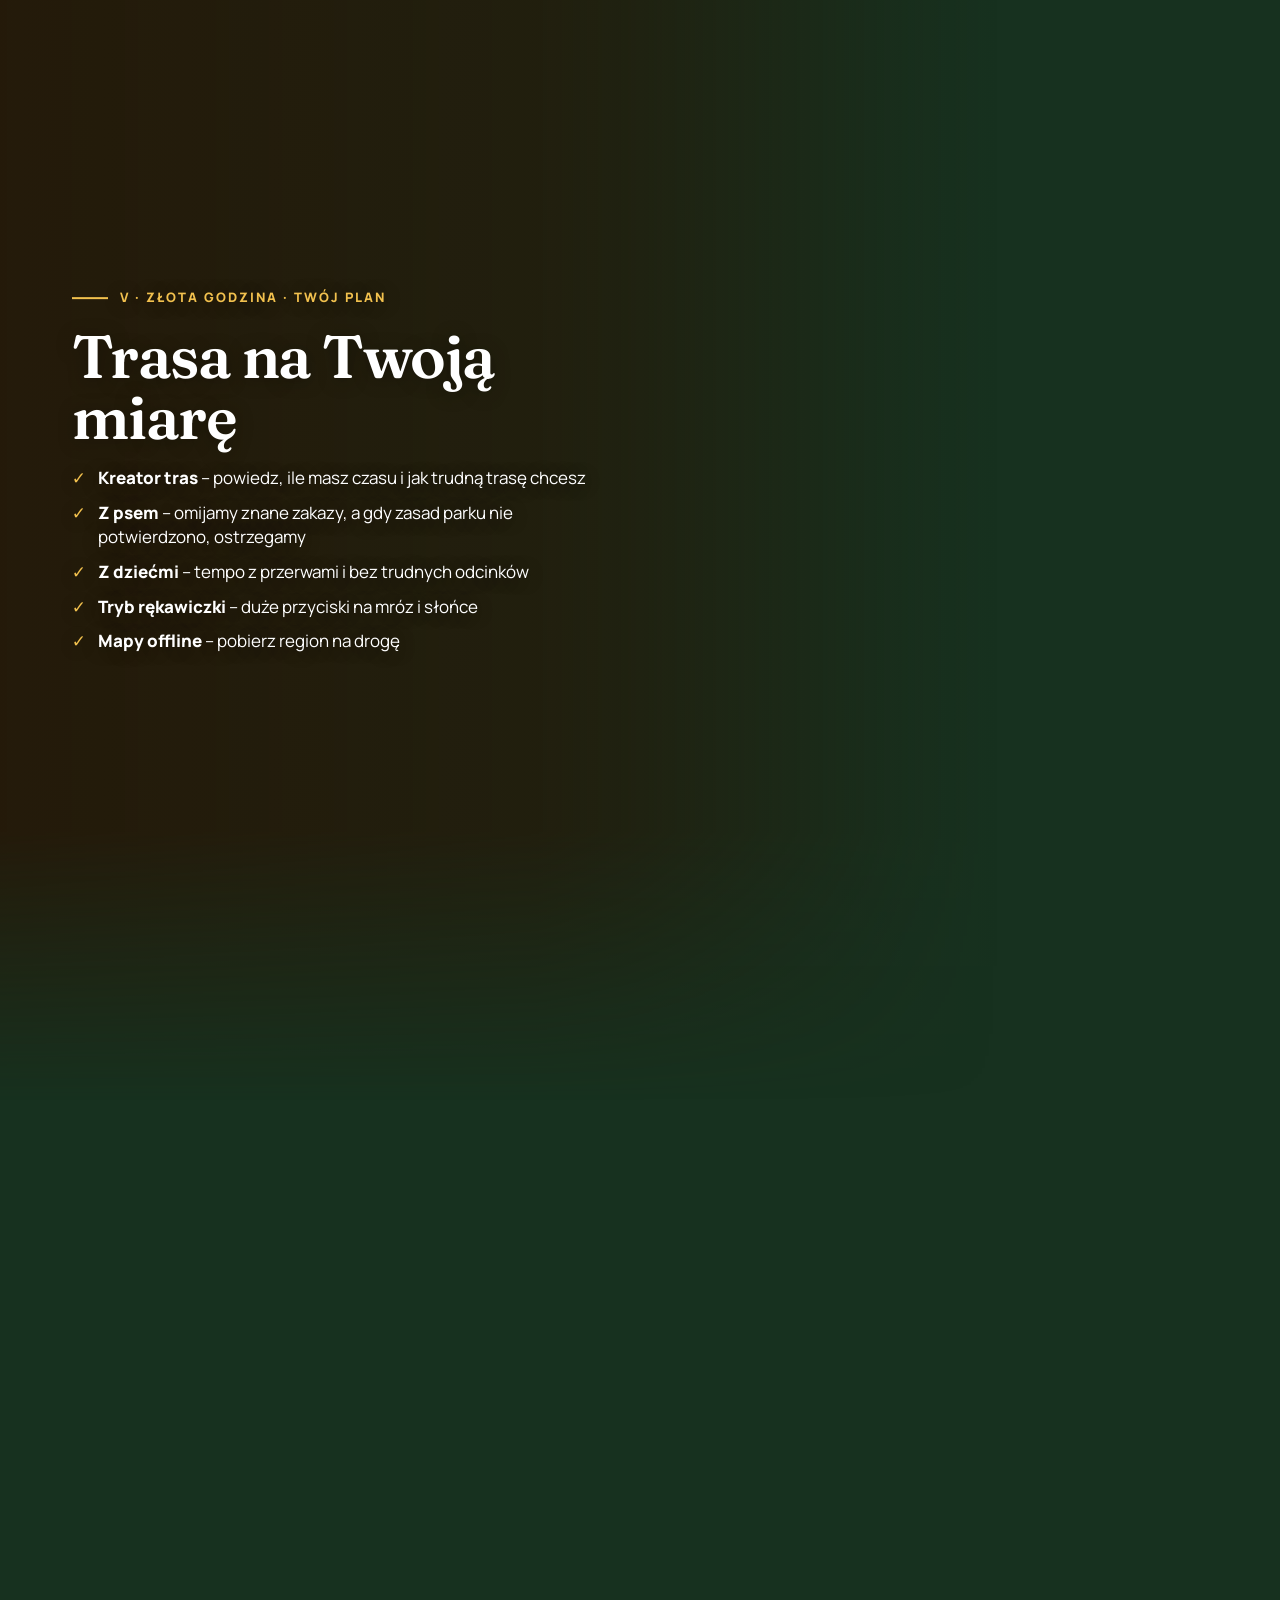
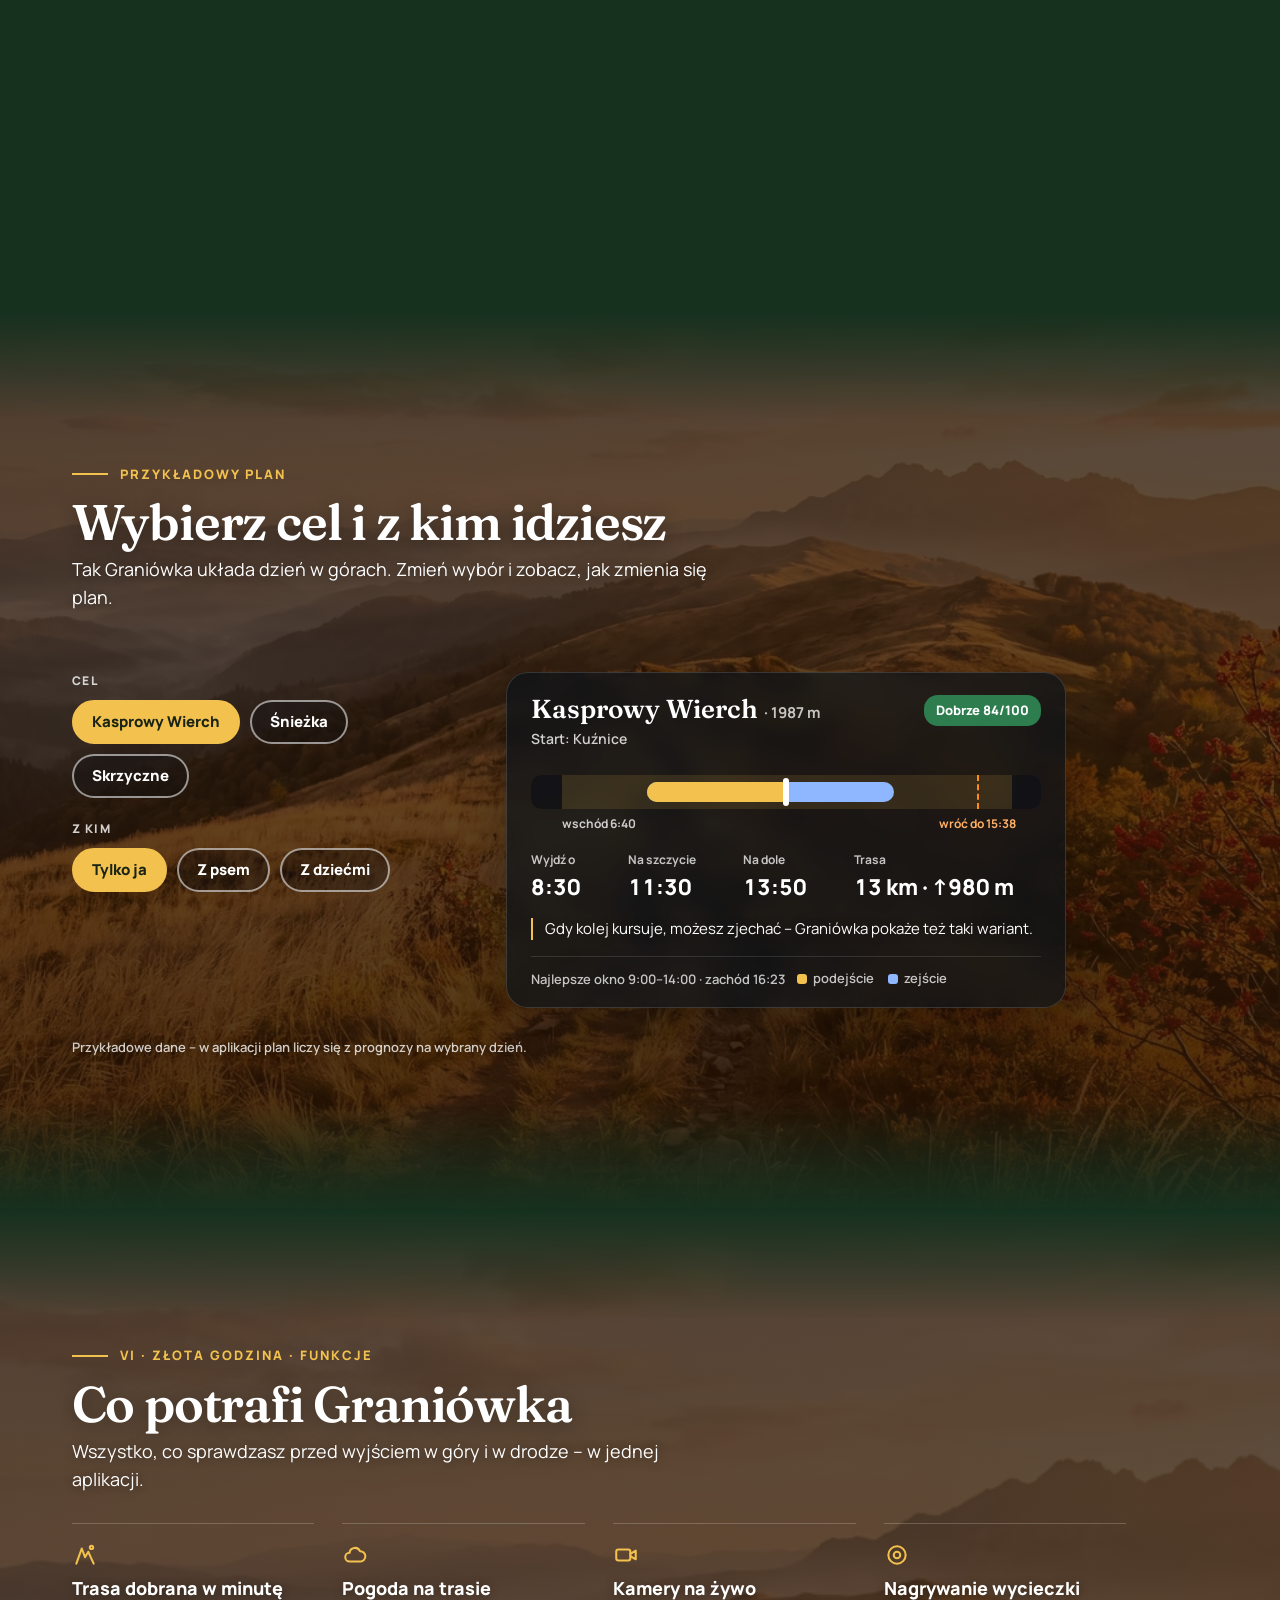
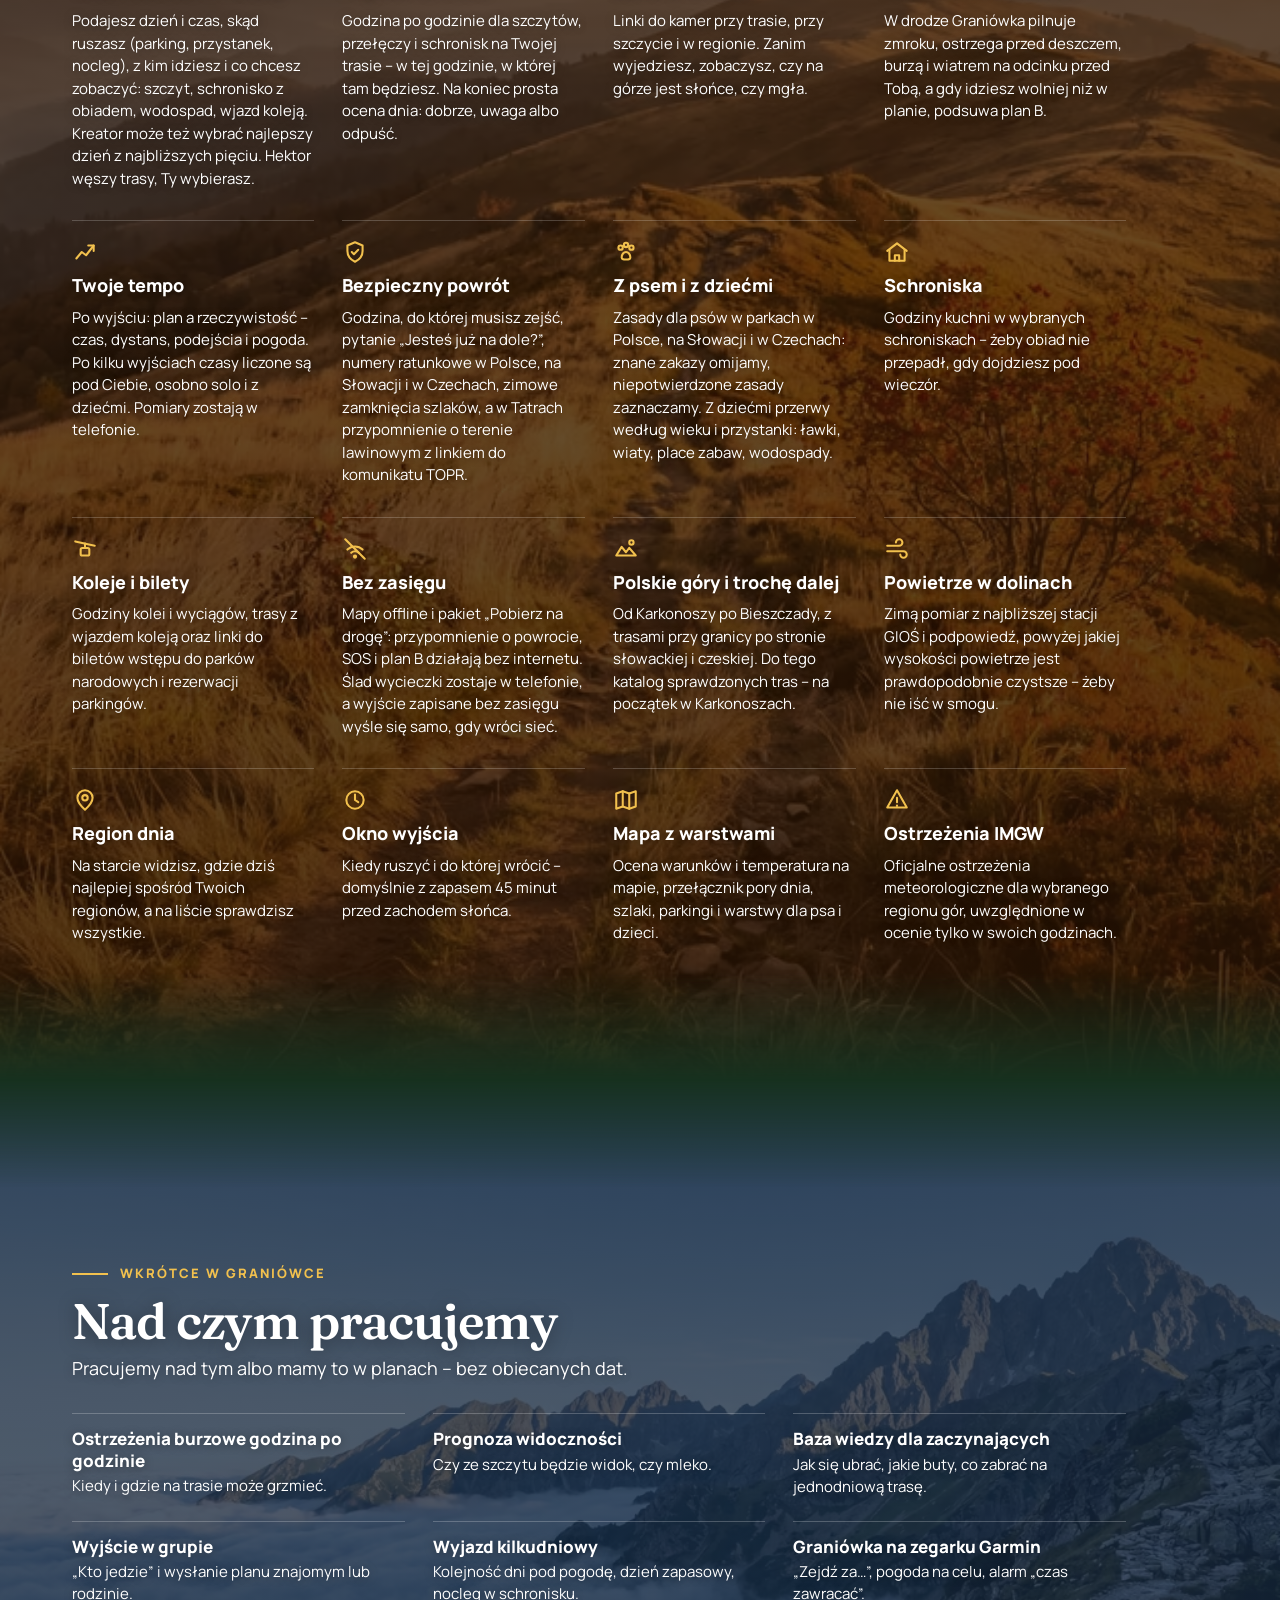
==== commit 6c22b245: "Publikacja strony Co-Authored-By: Claude Opus 5.5 <noreply@anthropic.com>" ====
--- a/index.html
+++ b/index.html
@@ -15,7 +15,7 @@
     <meta property="og:image" content="https://graniowka.pl/og.jpg" />
     <meta property="og:image:width" content="1200" />
     <meta property="og:image:height" content="630" />
-    <meta property="og:image:alt" content="Szlak z czerwonym znakiem prowadzi przez las ku szczytom w porannym świetle, w dolinie morze mgły." />
+    <meta property="og:image:alt" content="Graniówka: „Od parkingu na szczyt i z powrotem przed zmrokiem.” Pogoda, trasa, godzina powrotu. W tle szlak z czerwonym znakiem, morze mgły i szczyty w porannym świetle." />
     <meta name="twitter:card" content="summary_large_image" />
     <link rel="icon" type="image/svg+xml" href="/favicon.svg" />
     <link rel="icon" type="image/png" sizes="48x48" href="/favicon-48.png" />
@@ -43,12 +43,12 @@
         if (matchMedia('(max-width: 767px)').matches) c.add('tel')
       })()
     </script>
-    <script type="module" crossorigin src="/assets/index-DBXy4cgb.js"></script>
+    <script type="module" crossorigin src="/assets/index-jUxC3hVS.js"></script>
     <style>/*! tailwindcss v4.3.4 | MIT License | https://tailwindcss.com */
-*,:after,:before,::backdrop{box-sizing:border-box;border:0 solid;margin:0;padding:0}::file-selector-button{box-sizing:border-box;border:0 solid;margin:0;padding:0}html,:host{-webkit-text-size-adjust:100%;tab-size:4;font-feature-settings:normal;font-variation-settings:normal;-webkit-tap-highlight-color:transparent;font-family:-apple-system,BlinkMacSystemFont,Segoe UI,Roboto,Helvetica Neue,Noto Sans,Arial,sans-serif,Apple Color Emoji,Segoe UI Emoji,Segoe UI Symbol,Noto Color Emoji;line-height:1.5}hr{height:0;color:inherit;border-top-width:1px}abbr:where([title]){-webkit-text-decoration:underline dotted;text-decoration:underline dotted}h1,h2,h3,h4,h5,h6{font-size:inherit;font-weight:inherit}a{color:inherit;-webkit-text-decoration:inherit;-webkit-text-decoration:inherit;-webkit-text-decoration:inherit;-webkit-text-decoration:inherit;text-decoration:inherit}b,strong{font-weight:bolder}code,kbd,samp,pre{font-feature-settings:normal;font-variation-settings:normal;font-family:ui-monospace,SFMono-Regular,Menlo,Monaco,Consolas,Liberation Mono,Courier New,monospace;font-size:1em}small{font-size:80%}sub,sup{vertical-align:baseline;font-size:75%;line-height:0;position:relative}sub{bottom:-.25em}sup{top:-.5em}table{text-indent:0;border-color:inherit;border-collapse:collapse}:-moz-focusring:where(:not(iframe)){outline:auto}progress{vertical-align:baseline}summary{display:list-item}ol,ul,menu{list-style:none}img,svg,video,canvas,audio,iframe,embed,object{vertical-align:middle;display:block}img,video{max-width:100%;height:auto}button,input,select,optgroup,textarea{font:inherit;font-feature-settings:inherit;font-variation-settings:inherit;letter-spacing:inherit;color:inherit;opacity:1;background-color:#0000;border-radius:0}::file-selector-button{font:inherit;font-feature-settings:inherit;font-variation-settings:inherit;letter-spacing:inherit;color:inherit;opacity:1;background-color:#0000;border-radius:0}:where(select:is([multiple],[size])) optgroup{font-weight:bolder}:where(select:is([multiple],[size])) optgroup option{padding-inline-start:20px}::file-selector-button{margin-inline-end:4px}::placeholder{opacity:1}@supports (not ((-webkit-appearance:-apple-pay-button))) or (contain-intrinsic-size:1px){::placeholder{color:currentColor}@supports (color:color-mix(in lab, red, red)){::placeholder{color:color-mix(in oklab, currentcolor 50%, transparent)}}}textarea{resize:vertical}::-webkit-search-decoration{-webkit-appearance:none}::-webkit-date-and-time-value{min-height:1lh;text-align:inherit}::-webkit-datetime-edit{display:inline-flex}::-webkit-datetime-edit-fields-wrapper{padding:0}::-webkit-datetime-edit{padding-block:0}::-webkit-datetime-edit-year-field{padding-block:0}::-webkit-datetime-edit-month-field{padding-block:0}::-webkit-datetime-edit-day-field{padding-block:0}::-webkit-datetime-edit-hour-field{padding-block:0}::-webkit-datetime-edit-minute-field{padding-block:0}::-webkit-datetime-edit-second-field{padding-block:0}::-webkit-datetime-edit-millisecond-field{padding-block:0}::-webkit-datetime-edit-meridiem-field{padding-block:0}::-webkit-calendar-picker-indicator{line-height:1}:-moz-ui-invalid{box-shadow:none}button,input:where([type=button],[type=reset],[type=submit]){appearance:button}::file-selector-button{appearance:button}::-webkit-inner-spin-button{height:auto}::-webkit-outer-spin-button{height:auto}[hidden]:where(:not([hidden=until-found])){display:none!important}@font-face{font-family:Manrope;font-weight:400;font-display:swap;src:url(/fonts/manrope-400.woff2)format("woff2")}@font-face{font-family:Manrope;font-weight:600;font-display:swap;src:url(/fonts/manrope-600.woff2)format("woff2")}@font-face{font-family:Manrope;font-weight:700;font-display:swap;src:url(/fonts/manrope-700.woff2)format("woff2")}@font-face{font-family:Manrope;font-weight:800;font-display:swap;src:url(/fonts/manrope-800.woff2)format("woff2")}@font-face{font-family:Fraunces;font-weight:600;font-display:swap;src:url(/fonts/fraunces-600.woff2)format("woff2");unicode-range:U+??,U+2000-206F,U+2190-2193,U+2212}@font-face{font-family:Fraunces;font-weight:600;font-display:swap;src:url(/fonts/fraunces-600-pl.woff2)format("woff2");unicode-range:U+100-17F}:root{--zielen:#17311f;--zloty:#f2c14e;--pin:120vh}html{background:var(--zielen);-webkit-text-size-adjust:100%}body{color:#fff;background:var(--zielen);font-family:Manrope,system-ui,sans-serif;overflow-x:clip}a{color:#fff}a:hover{color:var(--zloty)}h1,h2{font-family:Fraunces,Georgia,serif;font-weight:600}:focus-visible{outline:3px solid var(--zloty);outline-offset:3px;border-radius:6px}.przeskok{z-index:50;color:var(--zielen);background:#fff;border-radius:12px;padding:12px 18px;font-weight:800;position:fixed;top:-80px;left:16px}.przeskok:focus{top:12px}#kino{z-index:1;pointer-events:none;width:100vw;height:100lvh;transition:opacity 1.4s;display:block;position:fixed;top:0;left:0}.gora{z-index:20;pointer-events:none;background:linear-gradient(#0c141cc7,#0c141c94 45%,#0c141c00);justify-content:space-between;align-items:center;gap:28px;padding:24px 40px 40px;display:flex;position:fixed;top:0;left:0;right:0}.gora>*{pointer-events:auto}.gora-logo{letter-spacing:-.3px;text-shadow:0 0 12px #080e14bf,0 1px 3px #080e14b3;align-items:center;gap:10px;min-height:44px;font-size:22px;font-weight:800;text-decoration:none;display:flex}.gora-linki{align-items:center;gap:28px;font-size:15px;font-weight:700;display:flex}.gora-linki a{text-shadow:0 0 12px #080e14bf,0 1px 3px #080e14b3;padding:12px 0;text-decoration:none}.gora-linki a.gora-play,.gora-panel a.gora-play{box-sizing:border-box;background:var(--zloty);color:#1b2414;min-height:44px;text-shadow:none;border-radius:22px;align-items:center;padding:0 18px;font-size:14px;font-weight:800;display:flex}.gora-panel a.gora-play{justify-content:center;margin:6px 0 10px}.gora-linki a.gora-play:hover,.gora-panel a.gora-play:hover{color:#1b2414;background:#ffd877}.gora-menu{display:none;position:relative}.gora-menu summary{cursor:pointer;background:#101e1680;border-radius:22px;justify-content:center;align-items:center;width:44px;height:44px;list-style:none;display:flex}.gora-menu summary::-webkit-details-marker{display:none}.gora-panel{background:#101e16f5;border-radius:20px;flex-direction:column;min-width:230px;padding:8px 18px;font-size:15px;font-weight:700;display:flex;position:absolute;top:52px;right:0}.gora-panel a{padding:13px 0;text-decoration:none}.etapy{z-index:15;flex-direction:column;gap:6px;transition:opacity .4s;display:flex;position:fixed;top:50%;right:32px;transform:translateY(-50%)}.etapy:before{content:"";background:#ffffff59;width:1px;position:absolute;top:12px;bottom:12px;right:4.5px}.etapy a{color:#fff;pointer-events:none;justify-content:flex-end;align-items:center;gap:10px;min-height:26px;font-size:13px;font-weight:700;text-decoration:none;display:flex;position:relative}.etap-nazwa{opacity:0;white-space:nowrap;text-shadow:0 0 10px #000c,0 1px 3px #000c;transition:opacity .25s}.etap-kropka{pointer-events:auto;flex-shrink:0;width:10px;height:26px;position:relative}.etap-kropka:before{content:"";background:#ffffffbf;border-radius:50%;width:7px;height:7px;transition:all .25s;position:absolute;top:9.5px;left:1.5px;box-shadow:0 0 4px #0009}.etap-kropka:after{content:"";position:absolute;inset:0 -9px}.etapy a:hover .etap-nazwa,.etapy a:focus-visible .etap-nazwa,.etapy a[aria-current=true] .etap-nazwa{opacity:1}.etapy a[aria-current=true] .etap-nazwa{color:#fff}.etapy a:hover .etap-kropka:before{background:#fff}.etapy a[aria-current=true] .etap-kropka:before{background:var(--zloty);width:10px;height:10px;top:8px;left:0;box-shadow:0 0 0 3px #f2c14e4d,0 0 12px #f2c14ecc}.gl .etapy.ukryte,.gl .postep.ukryte{opacity:0}.gl .etapy.ukryte .etap-kropka{pointer-events:none}.gl .etapy.ukryte:focus-within{opacity:1}.dzien{z-index:15;box-sizing:border-box;-webkit-backdrop-filter:blur(14px)saturate(1.3);backdrop-filter:blur(14px)saturate(1.3);color:#fff;pointer-events:none;background:#0c14229e;border:1px solid #ffffff24;border-radius:18px;align-items:center;gap:12px;width:380px;margin-left:-190px;padding:12px 14px;transition:opacity .4s,transform .4s,visibility .4s;display:flex;position:fixed;top:92px;left:50%;box-shadow:0 12px 34px #00000052}.dzien.ukryte{opacity:0;visibility:hidden;transform:translateY(-14px)}.dzien-luk{flex-shrink:0;width:64px;height:26px;overflow:visible}.dzien-luk path{fill:none;stroke:#fff6;stroke-width:2px;stroke-dasharray:3 5}.dzien-luk line{stroke:#ffffff47;stroke-width:2px}.dzien-luk circle{fill:#ff8c1a}@supports (color:color-mix(in lab, red, red)){.dzien-luk circle{fill:color-mix(in srgb, #ff8c1a calc(var(--dzien-u,0) * 100%), var(--zloty))}}.dzien-luk circle{filter:drop-shadow(0 0 5px #ffbe50e6)}.dzien-tresc{flex:1;min-width:0}.dzien-glowa{white-space:nowrap;color:#fffc;align-items:center;gap:6px;font-size:12px;font-weight:700;display:flex}.dzien-glowa img{border-radius:4px}.dzien-godzina{color:var(--zloty);font-variant-numeric:tabular-nums;margin-left:auto;font-size:15px;font-weight:800}.dzien-wiadomosci{margin-top:4px;display:grid}.dzien-wiadomosc{opacity:0;grid-area:1/1;transition:opacity .35s,transform .35s;transform:translateY(6px)}.dzien-wiadomosc.biezaca{opacity:1;transform:none}.dzien-wiadomosc b{font-size:15px;font-weight:800;line-height:1.3;display:block}.dzien-wiadomosc span{color:#ffffffe0;font-size:13px;line-height:1.4;display:block}@media (prefers-reduced-motion:reduce){.dzien,.dzien-wiadomosc{transition:none}}.postep{z-index:15;grid-template-columns:repeat(6,minmax(0,1fr));gap:6px;transition:opacity .4s;display:none;position:fixed;top:74px;left:20px;right:20px}.postep span{background:#ffffff73;border-radius:2px;height:4px;transition:background .3s}.postep span.zrobione{background:var(--zloty)}.przechyl-zgoda{left:14px;bottom:calc(14px + env(safe-area-inset-bottom));z-index:15;color:#fff;background:#0a101699;border:2px solid #ffffffd9;border-radius:22px;width:104px;min-height:44px;padding:4px 10px;font-size:12px;font-weight:700;line-height:1.15;position:fixed}.scena{position:relative}.scena-wew{height:100svh;min-height:560px;position:relative;overflow:hidden}.scena-tlo,.scena-tlo img,#wejscie-media img,#wejscie-media video{object-fit:cover;width:100%;height:100%;display:block;position:absolute;inset:0}#wejscie-media,#wejscie-nad{width:100%;height:100svh;min-height:560px;position:absolute;top:0;left:0}#wejscie-media{z-index:0;overflow:hidden}#wejscie-nad{z-index:3;pointer-events:none;--tytul:clamp(64px, 12.5vw, 200px);--tytul-y:40%}#wejscie-nad a{pointer-events:auto}main{z-index:2;position:relative}.tylko-czytnik{clip-path:inset(50%);width:1px;height:1px;position:absolute;overflow:hidden}.scena-tresc{z-index:2;height:100%;position:relative}.gl .scena .scena-tlo{display:none}.gl .scena-wew{overflow:visible}.gl #wejscie-media{height:100lvh;position:fixed}.gl #wejscie-nad{position:fixed}.tel.gl .scena{height:calc(100svh + var(--pin))}.tel.gl .scena-wew{position:sticky;top:0}.tel.gl .scena.bez-pinu{height:auto}.tel.gl .scena.bez-pinu .scena-wew{position:relative}.scena.bez-pinu .scena-wew{height:auto;min-height:100svh}.przyciemnienie{z-index:10;opacity:0;pointer-events:none;background:#0b0f12;display:none;position:fixed;inset:0}.js:not(.gl) .przyciemnienie{display:block}#wejscie-media video{opacity:0;transition:opacity 1.4s}#wejscie-media video.gra{opacity:1}.gl.tel:not(.oszczedny) #wejscie-media img,.gl.tel:not(.oszczedny) #wejscie-media video{transform:scale(1.1)}.wejscie-zaslona{z-index:0;background:radial-gradient(75% 55% at 50% 40%,#18183a80,#18183a1a 75%),linear-gradient(#18183a47,#18183a00 60%,#0a101273);position:absolute;inset:0}.wejscie-tytul{left:50%;top:var(--tytul-y);z-index:3;white-space:nowrap;font-family:Fraunces,Georgia,serif;font-size:var(--tytul);letter-spacing:-.025em;text-shadow:0 4px 40px #14143c8c;transform-origin:0 0;will-change:transform;font-weight:600;line-height:1.02;position:absolute;transform:translate(-50%,-50%)}.wejscie-tytul .litera{display:inline-block}.wejscie-pod{left:20px;right:20px;top:calc(var(--tytul-y) + var(--tytul) * .62);z-index:3;text-align:center;text-shadow:0 1px 3px #0a0e1eb3,0 2px 16px #0a0e1ebf;font-size:21px;font-weight:700;line-height:1.35;transition:opacity .3s;position:absolute}.przewiniete .wejscie-pod{opacity:0}.wejscie-pod-1{white-space:nowrap;font-size:calc(var(--tytul) * .222);display:block}.wejscie-pod-2{max-width:40em;color:var(--zloty);margin:8px auto 0;font-size:17px;font-weight:400;display:block}.dalej{left:50%;bottom:calc(6px + env(safe-area-inset-bottom));z-index:15;color:#fff;letter-spacing:2.4px;text-transform:uppercase;white-space:nowrap;filter:drop-shadow(0 2px 8px #0006);text-shadow:0 1px 6px #0009;flex-direction:column;align-items:center;gap:8px;padding:6px 12px;font-size:12px;font-weight:800;text-decoration:none;display:flex;position:fixed;transform:translate(-50%)}.dalej:focus-visible{outline-offset:2px;border-radius:10px;outline:2px solid #fff}.myszka{box-sizing:border-box;border:2px solid #fff;border-radius:16px;justify-content:center;width:28px;height:44px;padding-top:8px;display:flex}.myszka-kolko{background:#f2c14e;border-radius:2px;width:4px;height:9px}.strzalka,.strzalka-gora{display:none}@media (pointer:coarse){.myszka{display:none}.strzalka{display:block}}.na-gore .myszka,.na-gore .strzalka{display:none}.na-gore .strzalka-gora{display:block}.js:not(.ogranicz-ruch) .myszka-kolko{animation:1.8s ease-in-out infinite myszka-kolko}.js:not(.ogranicz-ruch) .strzalka{animation:1.4s ease-in-out infinite strzalka}@keyframes myszka-kolko{0%{opacity:1;transform:translateY(0)}70%{opacity:0;transform:translateY(12px)}to{opacity:0;transform:translateY(0)}}@keyframes strzalka{0%,to{transform:translateY(0)}50%{transform:translateY(6px)}}.hektor-warstwa{pointer-events:none;position:absolute;inset:0;overflow:hidden;container-type:size}#hektor-wejscie{z-index:1;width:100%;height:100svh;min-height:560px;bottom:auto;right:auto}.hektor-szlak{--cw:max(100cqw, calc(100cqh * 16 / 9));--ch:max(100cqh, calc(100cqw * 9 / 16));left:calc(50% + var(--hx) * var(--cw));top:calc(50% + var(--hy) * var(--ch));width:calc(var(--hw) * var(--cw));aspect-ratio:var(--hasp);transform-origin:50% 100%;position:absolute;transform:translate(-50%,-100%)}.hektor-szlak img{width:100%;height:auto;display:block;position:relative}.hektor-cien{aspect-ratio:90/12;background:radial-gradient(closest-side,#00000073 45%,#0000);border-radius:50%;width:90%;position:absolute;bottom:0;left:5%;transform:translateY(50%)}.hektor-dymek{white-space:nowrap;-webkit-backdrop-filter:blur(16px);backdrop-filter:blur(16px);background:#14162880;border:1px solid #ffffff4d;border-radius:14px;margin-right:10px;padding:9px 13px;font-size:14px;font-weight:600;line-height:1.3;position:absolute;top:8%;right:100%}.hektor-dymek:after{content:"";background:#14162880;border-top:1px solid #ffffff4d;border-right:1px solid #ffffff4d;width:10px;height:10px;margin-top:-5px;position:absolute;top:50%;right:-6px;transform:rotate(45deg)}.js:not(.ogranicz-ruch) .hektor-dymek{opacity:0;transition:opacity .25s,visibility .25s}.js:not(.ogranicz-ruch):not(.gl) .hektor-dymek,.js:not(.ogranicz-ruch) .widoczny .hektor-dymek{animation:.5s 1s forwards dymek}.przewiniete .hektor-dymek{visibility:hidden;opacity:0!important;animation:none!important}@keyframes dymek{0%{opacity:0;transform:translateY(6px)}to{opacity:1;transform:none}}.js.tel:not(.ogranicz-ruch):not(.oszczedny) #hektor-wejscie{display:none}#hektory{z-index:2;pointer-events:none;width:100vw;height:100lvh;position:fixed;top:0;left:0;overflow:hidden}#hektory .hektor-szlak{visibility:hidden;opacity:0;transition:opacity .25s;display:none;top:0;left:0}#hektory .hektor-szlak.blisko{display:block}.gl .scena .hektor-warstwa,.gl #hektor-wejscie{display:none}.cien{z-index:1;background:linear-gradient(90deg, rgba(var(--c), var(--a1)) 0%, rgba(var(--c), var(--a2)) var(--s1), rgba(var(--c), calc(var(--a2) * .84)) calc(var(--s1) + (var(--s2) - var(--s1)) * .2), rgba(var(--c), calc(var(--a2) * .5)) calc(var(--s1) + (var(--s2) - var(--s1)) * .5), rgba(var(--c), calc(var(--a2) * .16)) calc(var(--s1) + (var(--s2) - var(--s1)) * .8), rgba(var(--c), 0) var(--s2));position:absolute;inset:0}.gl .cien{inset:-30vh 0;-webkit-mask-image:linear-gradient(#0000,#000 30vh calc(100% - 30vh),#0000);mask-image:linear-gradient(#0000,#000 30vh calc(100% - 30vh),#0000)}.scena{--c:22, 40, 62;--a1:.72;--a2:.45;--s1:34%;--s2:62%}#las{--c:8, 22, 12;--a1:.78;--a2:.58;--s1:40%;--s2:70%}#chmury{--a1:.84;--a2:.72;--s1:44%;--s2:82%}#gran{--c:24, 28, 32;--a1:.8;--a2:.5;--t2:.8;--t3:52%;--t4:80%}#zlota{--c:40, 20, 4;--a1:.78;--a2:.62;--s1:42%;--s2:78%;--t2:.8;--t3:52%;--t4:80%}#zmierzch{--c:8, 14, 30;--a1:.82;--a2:.6;--s1:40%;--s2:70%}.dolina-tekst,.karta{box-sizing:border-box;text-shadow:0 2px 18px #00000059;flex-direction:column;gap:18px;width:min(540px,44vw);display:flex;position:absolute;top:50%;left:clamp(40px,5.6vw,96px);transform:translateY(-50%)}.znacznik{letter-spacing:2px;color:var(--zloty);text-transform:uppercase;align-items:center;gap:12px;font-size:13px;font-weight:800;display:flex}.znacznik:before{content:"";background:var(--zloty);flex-shrink:0;width:36px;height:2px}.dolina-tekst h1{letter-spacing:-1.5px;white-space:nowrap;font-size:60px;line-height:1.02}.karta h2{letter-spacing:-1.5px;font-size:60px;line-height:1.02}.dolina-tekst p,.karta>p{color:#fff;max-width:470px;font-size:18px;font-weight:500;line-height:1.6}.gl .dolina-tekst h1{visibility:hidden}.gl .dolina-tekst h1.widoczny{visibility:visible}.przyciski{text-shadow:none;flex-wrap:wrap;align-items:flex-start;gap:12px;margin-top:4px;display:flex}.przycisk-z-dopiskiem{flex-direction:column;align-items:center;gap:6px;display:flex}.przycisk-dopisek{color:#fff;text-shadow:0 1px 6px #0009;font-size:13px;font-weight:600}.pasek-liczb{clip-path:inset(-6px -6px -6px 22px);color:#fff;flex-wrap:wrap;margin:0 0 0 -22px;padding:0;font-size:15px;font-weight:800;list-style:none;display:flex}.pasek-liczb li{white-space:nowrap}.pasek-liczb li:before{content:"·";text-align:center;width:22px;color:var(--zloty);display:inline-block}.przypiety-test{display:none}.przycisk{box-sizing:border-box;border-radius:24px;align-items:center;min-height:48px;padding:0 20px;font-size:15px;font-weight:800;text-decoration:none;display:flex}.przycisk-zloty,a.przycisk-zloty:hover{background:var(--zloty);color:#1b2414}a.przycisk-zloty:hover{background:#ffd877}.przycisk-obrys{color:#fff;background:#0a101640;border:2px solid #ffffffd9}.podpis{color:#fff;font-size:12px;font-weight:600}.tylko-telefon{display:none}.liczby{flex-wrap:wrap;gap:16px 34px;margin-top:6px;display:flex}.liczba{border-left:2px solid var(--zloty);padding-left:14px}.liczba-nazwa{letter-spacing:.4px;font-size:12px;font-weight:700}.liczba-dane{align-items:baseline;gap:8px;display:flex}.liczba-dane b{font-variant-numeric:tabular-nums;font-size:30px;font-weight:800}.liczba-dane span{font-size:14px;font-weight:600}.lista{flex-direction:column;gap:10px;font-size:17px;font-weight:500;line-height:1.45;display:flex}.lista li{align-items:baseline;gap:12px;display:flex}.lista li>span{color:var(--zloty);flex-shrink:0;font-weight:800}.lista b{font-weight:800}.telefon{aspect-ratio:29/61;background:#0f1513;border-radius:44px;height:min(76vh,680px);padding:10px;position:absolute;top:50%;right:clamp(120px,14vw,240px);transform:translateY(-50%);box-shadow:0 30px 60px #0a1e2873}.telefon img{object-fit:cover;object-position:top;border-radius:34px;width:100%;height:100%;display:block}.stopka{z-index:3;color:#fff;background:#0b1020;flex-direction:column;gap:10px;padding:28px clamp(40px,5.6vw,96px) 92px;font-size:13px;font-weight:600;display:flex;position:relative}.stopka-glowne,.stopka-dodatki{flex-wrap:wrap;align-items:center;gap:4px 12px;display:flex}.stopka-glowne{clip-path:inset(-12px -12px -12px 24px);column-gap:0;margin-left:-24px;font-size:14px;font-weight:700}.stopka-el{white-space:nowrap;align-items:center;display:inline-flex}.stopka-el:before{content:"·" / "";text-align:center;width:24px;display:inline-block}.stopka-dodatki{color:#c9d2e0;gap:4px 22px}.stopka a{align-items:center;min-height:32px;text-decoration:underline;display:inline-flex}.podstrona .stopka{padding-bottom:calc(28px + env(safe-area-inset-bottom))}.sekcja{z-index:3;color:#fff;position:relative;overflow:hidden}.sekcja .scena-tlo{z-index:0}.sekcja-cien{z-index:1;position:absolute;inset:0}.gl .sekcja{-webkit-mask-image:linear-gradient(#0000,#000 12vh calc(100% - 12vh),#0000);mask-image:linear-gradient(#0000,#000 12vh calc(100% - 12vh),#0000)}.sekcja-wew{z-index:2;box-sizing:border-box;min-height:100svh;padding:max(120px,15vh) clamp(40px,5.6vw,96px);position:relative}.sekcja h2{letter-spacing:-1.2px;text-shadow:0 2px 18px #00000059;line-height:1.04}.sekcja p{text-shadow:0 1px 10px #00000059}.sekcja-dlaczego .sekcja-cien{background:linear-gradient(90deg,#08160cdb,#08160cb8 48%,#08160c75 100%)}.sekcja-dlaczego .sekcja-wew{grid-template-columns:minmax(0,620px) minmax(0,400px);justify-content:space-between;align-items:end;gap:48px;padding-right:clamp(120px,12vw,200px);display:grid}.sekcja-dlaczego h2{margin:12px 0 22px;font-size:50px}.zaleta{border-top:1px solid #fff3;grid-template-columns:48px 1fr;gap:14px;padding:16px 0;display:grid}.zaleta-nr{color:var(--zloty);font-family:Fraunces,Georgia,serif;font-size:30px;font-weight:600;line-height:1}.zaleta h3{margin-bottom:5px;font-size:21px;font-weight:800}.zaleta p{font-size:15px;line-height:1.55}.pasma-tytul{letter-spacing:1.4px;color:var(--zloty);margin-bottom:12px;font-size:13px;font-weight:800}.pasma{flex-wrap:wrap;gap:8px;display:flex}.pasma li{background:#08160c80;border:1px solid #ffffff47;border-radius:999px;padding:7px 12px;font-size:13px;font-weight:700}.sekcja-funkcje .sekcja-cien{background:linear-gradient(#281404c7,#281404b3 45%,#281404cc)}.sekcja-funkcje .sekcja-wew{flex-direction:column;justify-content:center;padding-right:clamp(120px,12vw,200px);display:flex}.sekcja-funkcje h2{margin:12px 0 8px;font-size:50px}.funkcje-wstep{max-width:640px;margin-bottom:30px;font-size:18px;line-height:1.55}.funkcje{grid-template-columns:repeat(4,minmax(0,1fr));gap:30px 28px;display:grid}.funkcja{border-top:1px solid #fff3;flex-direction:column;gap:10px;padding-top:18px;display:flex}.funkcja svg{width:26px;height:26px}.funkcja h3{text-shadow:0 1px 10px #00000059;font-size:18px;font-weight:800;line-height:1.2}.funkcja p{font-size:15px;line-height:1.5}.funkcje-kropki{display:none}.sekcja-kroki .sekcja-cien{background:linear-gradient(#0a1222db,#0a1222cc 45%,#0a1222e6)}.sekcja-kroki .sekcja-wew{flex-direction:column;justify-content:center;padding-right:clamp(120px,12vw,200px);display:flex}.sekcja-kroki h2{margin:12px 0 34px;font-size:50px}.kroki{grid-template-columns:repeat(3,minmax(0,1fr));gap:40px;max-width:1080px;margin:0;padding:0;list-style:none;display:grid}.kroki:focus-visible{outline-offset:8px;border-radius:8px;outline:3px solid #fff}.krok-ekran{aspect-ratio:720/1460;box-sizing:content-box;background:#0b0f14;border-radius:30px;width:auto;max-width:100%;height:clamp(320px,100vh - 400px,470px);margin-bottom:22px;padding:7px;box-shadow:0 24px 50px #00000073}.krok-ekran img{object-fit:cover;border-radius:23px;width:100%;height:100%;display:block}.krok-ekran{position:relative}.krok-film{object-fit:cover;object-position:top;background:#0b0f14;border-radius:23px;width:calc(100% - 14px);height:calc(100% - 14px);position:absolute;inset:7px}@media (prefers-reduced-motion:reduce){.krok-film{display:none}}.krok-nr{letter-spacing:2px;color:var(--zloty);margin-bottom:6px;font-size:14px;font-weight:800}.kroki h3{text-shadow:0 1px 10px #00000059;margin-bottom:8px;font-size:21px;font-weight:800;line-height:1.2}.kroki p{max-width:320px;font-size:15px;line-height:1.55}.kroki-dopisek{color:#ffffffc7;margin-top:30px;font-size:13px;font-weight:600}.sekcja-wkrotce .sekcja-cien{background:linear-gradient(#16283ed6,#16283ec2 45%,#16283edb)}.sekcja-wkrotce .sekcja-wew{flex-direction:column;justify-content:center;padding-right:clamp(120px,12vw,200px);display:flex}.sekcja-wkrotce h2{margin:12px 0 8px;font-size:50px}.wkrotce{grid-template-columns:repeat(3,minmax(0,1fr));gap:22px 28px;display:grid}.wkrotce li{border-top:1px solid #ffffff38;padding-top:14px}.wkrotce h3{text-shadow:0 1px 10px #00000059;margin-bottom:4px;font-size:17px;font-weight:800;line-height:1.25}.wkrotce p{font-size:15px;line-height:1.5}.wkrotce-pomysl{max-width:680px;margin-top:30px;font-size:17px;line-height:1.55}.spolecznosci{flex-wrap:wrap;align-items:center;gap:6px 14px;display:inline-flex}.spolecznosci a{min-width:32px;min-height:44px;color:inherit;align-items:center;gap:6px;display:inline-flex}.stopka .spolecznosci a{text-decoration:none}.sekcja-kontakt{z-index:3;color:#fff;background:#0b1020;position:relative}.kontakt-wew{grid-template-columns:minmax(0,420px) minmax(0,620px);justify-content:space-between;gap:56px;padding:120px clamp(120px,12vw,200px) 72px clamp(40px,5.6vw,96px);display:grid}.kontakt-opis{flex-direction:column;gap:14px;font-size:17px;line-height:1.55;display:flex}.kontakt-opis h2{letter-spacing:-1px;font-size:44px;line-height:1.05}.kontakt-spol{flex-wrap:wrap;align-items:center;gap:4px 12px;display:flex}.kontakt-spol .spolecznosci a{color:var(--zloty);font-weight:800}.formularz{flex-direction:column;gap:18px;font-size:16px;display:flex}.formularz fieldset{border:0;margin:0;padding:0}.formularz legend,.pole>span{margin-bottom:8px;font-size:15px;font-weight:800;display:block}.formularz-rodzaj{flex-wrap:wrap;gap:8px 22px;display:flex}.formularz-rodzaj legend{width:100%}.formularz label{cursor:pointer}.formularz-rodzaj label,.formularz-regiony label{align-items:center;gap:8px;min-height:36px;display:inline-flex}.formularz input[type=radio],.formularz input[type=checkbox]{width:20px;height:20px;accent-color:var(--zloty);flex-shrink:0;margin:0}.pole{flex-direction:column;display:flex}.pole input[type=text],.pole input[type=email],.pole textarea{font:inherit;color:#fff;box-sizing:border-box;background:#ffffff12;border:1.5px solid #ffffff73;border-radius:12px;width:100%;min-height:48px;padding:11px 14px}.pole textarea{resize:vertical}.pole input::placeholder{color:#aeb7c8}.pole input:focus-visible,.pole textarea:focus-visible,.formularz input:focus-visible{outline:3px solid var(--zloty);outline-offset:2px}.pole small{color:#d6dce8;margin-top:6px;font-size:14px;line-height:1.45}.formularz-regiony{flex-wrap:wrap;gap:2px 18px;display:flex}.formularz-zgoda{align-items:flex-start;gap:10px;font-size:15px;line-height:1.5;display:flex}.formularz-zgoda input{margin-top:3px!important}.formularz-pulapka{opacity:0;width:1px;height:1px;position:absolute;left:-9999px}.formularz-info{color:#d6dce8;font-size:14px;line-height:1.5}.formularz-blad{color:#ffb4a8;font-size:15px;font-weight:700}.formularz button[type=submit]{cursor:pointer;border:0;align-self:flex-start;font-family:inherit}.formularz button[disabled]{opacity:.7;cursor:wait}.formularz-dziekujemy{flex-direction:column;align-items:flex-start;gap:16px;font-size:20px;display:flex}.formularz-dziekujemy button{cursor:pointer;font-family:inherit}.link-zloty,.link-zloty:visited{color:var(--zloty);text-underline-offset:3px;font-weight:800;text-decoration:underline}html:not(.gl) .scena-wew,.bez-pinu .scena-wew{height:auto;min-height:100svh;overflow:visible}html:not(.gl) .scena-wew{overflow:clip}html:not(.gl) .scena-tresc,.bez-pinu .scena-tresc{box-sizing:border-box;align-items:center;gap:40px;height:auto;min-height:100svh;padding:110px clamp(120px,14vw,240px) 90px clamp(40px,5.6vw,96px);display:flex}html:not(.gl) #gran .scena-tresc,.bez-pinu#gran .scena-tresc{justify-content:space-between}html:not(.gl) .karta,.bez-pinu .karta{flex:0 540px;width:auto;position:relative;inset:auto!important;transform:none!important}html:not(.gl) .telefon,.bez-pinu .telefon{flex-shrink:0;position:relative;inset:auto;transform:none}html:not(.gl) .dolina-tekst,.bez-pinu .dolina-tekst{position:relative;inset:auto;transform:none}html:not(.gl) .wejscie-tytul{position:absolute}.podstrona{background:var(--zielen)}.podstrona .gora{position:absolute}.podstrona-szer{box-sizing:border-box;width:100%;max-width:calc(640px + 2*clamp(20px,5.6vw,96px));margin:0 auto;padding:0 clamp(20px,5.6vw,96px)}.podstrona-pas{box-sizing:border-box;align-items:flex-end;min-height:340px;padding:130px 0 36px;display:flex;position:relative;overflow:hidden}.podstrona-pas picture,.podstrona-pas img{object-fit:cover;object-position:50% 40%;width:100%;height:100%;position:absolute;inset:0}.podstrona-pas:after{content:"";background:linear-gradient(#0c141c9e, #102416c7 55%, var(--zielen));position:absolute;inset:0}.podstrona-pas .podstrona-szer{z-index:1;flex-direction:column;gap:14px;display:flex;position:relative}.podstrona h1{letter-spacing:-1.4px;text-shadow:0 2px 18px #00000059;font-size:clamp(38px,5vw,60px);line-height:1.04}.podstrona-tekst{color:#e6efe9;padding-top:8px;padding-bottom:72px;font-size:17.5px;line-height:1.7}.podstrona-tekst p,.podstrona-tekst ul{margin:0 0 16px}.podstrona-tekst ul{padding-left:22px;list-style:outside}.podstrona-tekst li{margin-bottom:8px}.podstrona-tekst li::marker{color:var(--zloty)}.podstrona-tekst a{color:#fff;text-underline-offset:3px;text-decoration:underline}.podstrona-tekst a:hover{color:var(--zloty)}.podstrona-tekst section{scroll-margin-top:24px}.podstrona-tekst h2{letter-spacing:-.5px;color:#fff;margin:48px 0 16px;scroll-margin-top:24px;font-size:clamp(26px,3vw,32px);line-height:1.15}.podstrona-tekst h3{color:#fff;margin:28px 0 8px;font-size:19px;font-weight:800}.podstrona-tekst b,.podstrona-tekst strong{color:#fff;font-weight:800}.podstrona-wstep{color:#fff;font-size:19px;font-weight:600}.podstrona-data{color:#c9dbcf;font-size:14px;font-weight:700}.podstrona-tekst a.podstrona-powrot{min-height:44px;color:var(--zloty);align-items:center;font-size:15px;font-weight:800;text-decoration:none;display:inline-flex}.podstrona-tekst a.podstrona-powrot:hover{text-decoration:underline}.podstrona-tekst>a.podstrona-powrot:last-child{margin-top:40px}.spis{border-left:2px solid var(--zloty);background:#08160c73;border-radius:0 16px 16px 0;margin:28px 0 8px;padding:22px 26px}.podstrona-tekst h2.spis-tytul{letter-spacing:2px;text-transform:uppercase;color:var(--zloty);margin:0 0 10px;font-family:Manrope,system-ui,sans-serif;font-size:13px;font-weight:800}.spis ol{margin:0;padding-left:22px;font-size:16px;line-height:1.5;list-style:decimal}.spis li{margin:0;padding:4px 0}.spis li::marker{color:var(--zloty);font-weight:800}.adnotacja{color:#fff;background:#f2c14e1f;border:1px solid #f2c14e8c;border-radius:14px;margin:20px 0;padding:16px 20px;font-size:16px;line-height:1.6}.do-uzupelnienia{background:var(--zloty);color:#1b2414;-webkit-box-decoration-break:clone;box-decoration-break:clone;border-radius:6px;padding:1px 6px;font-weight:800}.przewijana{border:1px solid #ffffff2e;border-radius:14px;margin:8px 0 20px;overflow-x:auto}.przewijana table{border-collapse:collapse;width:100%;min-width:620px;font-size:15px;line-height:1.55}.przewijana th{text-align:left;letter-spacing:.4px;color:var(--zloty);background:#08160c99;padding:12px 14px;font-size:13px;font-weight:800}.przewijana td{vertical-align:top;border-top:1px solid #ffffff24;padding:12px 14px}.przewijana td:first-child{color:#fff;font-weight:700}.zrodlo{grid-template-columns:130px minmax(0,1fr);gap:10px 20px;margin:0 0 12px;display:grid}.zrodlo dt{letter-spacing:.4px;color:var(--zloty);padding-top:4px;font-size:13px;font-weight:800}.zrodlo dd{margin:0}.zrodlo dd p:last-child{margin-bottom:0}.sekcja-przyklad .sekcja-cien{background:linear-gradient(#281404cc,#281404b3 45%,#281404d6)}.sekcja-przyklad .sekcja-wew{flex-direction:column;justify-content:center;padding-right:clamp(120px,12vw,200px);display:flex}.sekcja-przyklad h2{margin:12px 0 8px;font-size:50px}.przyklad{grid-template-columns:minmax(0,390px) minmax(0,560px);align-items:start;gap:44px;margin-top:30px;display:grid}.przyklad fieldset{border:0;margin:0 0 22px;padding:0}.przyklad legend{letter-spacing:1.6px;text-transform:uppercase;color:#fffc;margin-bottom:10px;font-size:12px;font-weight:800}.pigulki{flex-wrap:wrap;gap:10px;display:flex}.pigulka{cursor:pointer;position:relative}.pigulka input{opacity:0;cursor:pointer;margin:0;position:absolute;inset:0}.pigulka span{background:#0a10164d;border:2px solid #ffffff8c;border-radius:22px;align-items:center;min-height:44px;padding:0 18px;font-size:15px;font-weight:800;transition:background .2s,color .2s,border-color .2s;display:flex}.pigulka:hover span{border-color:#fff}.pigulka input:checked+span{background:var(--zloty);border-color:var(--zloty);color:#1b2414}.pigulka input:focus-visible+span{outline-offset:3px;outline:3px solid #fff}.plan-karta{-webkit-backdrop-filter:blur(10px);backdrop-filter:blur(10px);background:#0c121ab8;border:1px solid #ffffff24;border-radius:22px;padding:22px 24px 18px;box-shadow:0 20px 60px #00000059}.plan-glowa{justify-content:space-between;align-items:flex-start;gap:16px;display:flex}.plan-cel{font-family:Fraunces,Georgia,serif;font-size:26px;font-weight:600;line-height:1.1}.plan-cel span{color:#ffffffbf;font-family:Manrope,system-ui,sans-serif;font-size:15px;font-weight:700}.plan-start{color:#fffc;margin-top:4px;font-size:14px;font-weight:600}.plan-ocena{white-space:nowrap;background:#2e7d4f;border-radius:14px;flex-shrink:0;padding:6px 12px;font-size:13px;font-weight:800}.plan-ocena-nie{background:#a33a2c}.plan-os{background:#f2c14e1f;border-radius:10px;height:34px;margin:26px 0 6px;position:relative;overflow:hidden}.plan-noc{background:#040814b3;position:absolute;top:0;bottom:0;left:0}.plan-noc-wieczor{right:0;width:auto!important}.plan-pasek{transform-origin:0;background:#8fb7ff;border-radius:10px;transition:left .8s cubic-bezier(.2,.8,.2,1),width .8s cubic-bezier(.2,.8,.2,1);animation:.8s cubic-bezier(.2,.8,.2,1) plan-wejscie;position:absolute;top:7px;bottom:7px;overflow:hidden}.plan-pasek-gora{background:var(--zloty);height:100%;transition:width .8s cubic-bezier(.2,.8,.2,1)}.plan-szczyt{background:#fff;border-radius:3px;width:6px;height:28px;margin-left:-3px;transition:left .8s cubic-bezier(.2,.8,.2,1);position:absolute;top:3px}.plan-wroc{border-left:2px dashed #ff8c1a;width:0;position:absolute;top:0;bottom:0}.plan-os-opis{color:#ffffffc7;height:18px;font-size:12px;font-weight:700;position:relative}.plan-os-opis span{white-space:nowrap;position:absolute;transform:translate(-50%)}.plan-os-opis .plan-os-wschod{transform:none}.plan-os-opis .plan-os-wroc{color:#ffb066}.plan-liczby{grid-template-columns:repeat(4,minmax(0,auto));justify-content:space-between;gap:10px 18px;margin-top:18px;animation:.5s both plan-tresc;display:grid}.plan-liczby span{color:#ffffffbf;font-size:12px;font-weight:700;display:block}.plan-liczby b{font-variant-numeric:tabular-nums;white-space:nowrap;margin-top:2px;font-size:22px;font-weight:800;display:block}.plan-uwaga{border-left:2px solid var(--zloty);grid-column:1/-1;margin-top:4px;padding-left:12px;font-size:15px;line-height:1.5}.plan-blokada{margin-top:18px;animation:.5s both plan-tresc}.plan-blokada p{border-left:2px solid #ff6b57;margin-bottom:14px;padding-left:12px;font-size:16px;font-weight:700;line-height:1.5}.plan-blokada .przycisk{cursor:pointer;font-family:inherit}.plan-legenda{align-items:center;gap:6px;margin-left:12px;display:inline-flex}.plan-legenda i{background:var(--zloty);border-radius:3px;width:10px;height:10px;display:inline-block}.plan-legenda i.zejscie{background:#8fb7ff;margin-left:8px}.plan-stopka{color:#ffffffbf;border-top:1px solid #ffffff1f;margin-top:16px;padding-top:12px;font-size:13px;font-weight:600}@keyframes plan-wejscie{0%{transform:scaleX(0)}}@keyframes plan-tresc{0%{opacity:0;transform:translateY(8px)}}@media (prefers-reduced-motion:reduce){.plan-pasek,.plan-pasek-gora,.plan-szczyt{transition:none;animation:none}.plan-liczby,.plan-blokada{animation:none}}@media (width<=1100px) and (width>=768px){.przyklad{grid-template-columns:minmax(0,560px);gap:8px}.funkcje,.wkrotce{grid-template-columns:repeat(2,minmax(0,1fr))}.kontakt-wew{grid-template-columns:minmax(0,1fr);padding-right:40px}.sekcja-dlaczego .sekcja-wew{grid-template-columns:minmax(0,1fr)}.karta h2,.dolina-tekst h1{font-size:48px}#gran .karta{top:calc(50% - 60px)}#zmierzch .karta{top:calc(50% - 52px)}}@media (height<=760px) and (width>=768px){.karta,.dolina-tekst{gap:12px}.karta h2,.dolina-tekst h1{font-size:44px}.dolina-tekst p,.karta>p{font-size:16px;line-height:1.5}.liczba-dane b{font-size:24px}.lista{gap:6px;font-size:15px}}@media (width<=767px){:root{--pin:90vh}.gora{padding:16px 20px 28px}.gora-logo{gap:8px;font-size:19px}.gora-logo svg{width:28px;height:28px}.gora-linki,.etapy{display:none}.gora-menu{display:block}.postep{display:grid}.tylko-komputer{display:none}.cien,.gl .cien{background:linear-gradient(180deg, rgba(var(--c), var(--t1,.86)) 0%, rgba(var(--c), var(--t2,.72)) var(--t3,42%), rgba(var(--c), 0) var(--t4,66%))}.gl .cien{inset:0;-webkit-mask-image:none;mask-image:none}.karta,.dolina-tekst{gap:10px;width:auto;top:90px;bottom:auto;left:20px!important;right:20px!important;transform:none!important}.znacznik{letter-spacing:1.6px;font-size:12px}.karta h2{letter-spacing:-.8px;font-size:36px;line-height:1.04}.dolina-tekst h1{letter-spacing:-.8px;font-size:38px}.dolina-tekst p,.karta>p{font-size:16px;line-height:1.5}.liczby{gap:12px 20px;margin-top:2px}.liczba-dane b{font-size:26px}.liczba-dane span{font-size:13px}.lista{gap:7px;font-size:15px}#wejscie-nad{--tytul:clamp(56px, 15vw, 96px);--tytul-y:36%}.wejscie-pod-1{font-size:calc(var(--tytul) * .385);line-height:1.25}.tylko-telefon{display:inline}.wejscie-pod-2{font-size:14px}.hektor-szlak{--cw:max(100cqw, calc(100cqh * 810 / 1440));--ch:max(100cqh, calc(100cqw * 1440 / 810));left:calc(50% + var(--hxt) * var(--cw));width:calc(var(--hwt) * var(--cw))}.hektor-dymek{white-space:normal;width:92px;padding:8px 10px;font-size:13px;top:14%}.telefon{aspect-ratio:29/61;border-radius:16px;height:24svh;max-height:220px;padding:4px;inset:auto 14px 90px auto;transform:none}.telefon img{border-radius:12px}.stopka{padding:24px 20px calc(92px + env(safe-area-inset-bottom));gap:8px;font-size:12px}.stopka-glowne{gap:0;font-size:13px}.js .przypiety-test{right:12px;bottom:calc(12px + env(safe-area-inset-bottom));z-index:16;box-sizing:border-box;background:var(--zloty);color:#1b2414;border-radius:22px;align-items:center;min-height:44px;padding:0 16px;font-size:14px;font-weight:800;text-decoration:none;transition:opacity .25s,visibility .25s;display:flex;position:fixed;box-shadow:0 4px 16px #00000059}.js .przypiety-test:hover{color:#1b2414;background:#ffd877}.js .przypiety-test:focus-visible{outline-offset:3px;outline:3px solid #fff}.js .przypiety-test.schowany{opacity:0;visibility:hidden}.z-przypietym .dalej{left:12px;transform:none}.z-przypietym .przechyl-zgoda{bottom:calc(84px + env(safe-area-inset-bottom))}.dzien{width:auto;top:auto;left:12px;right:12px;bottom:calc(76px + env(safe-area-inset-bottom));border-radius:16px;gap:10px;margin-left:0;padding:10px 12px}.dzien-luk{width:48px;height:20px}.dzien-wiadomosc b{font-size:14px}.dzien-wiadomosc span{display:none}.dzien-glowa{font-size:11px}.dzien-godzina{font-size:14px}.z-dniem .przechyl-zgoda{bottom:calc(148px + env(safe-area-inset-bottom))}.pasek-liczb{font-size:14px}.przycisk-dopisek{font-size:12px}.podstrona-pas{min-height:280px;padding:110px 0 28px}.podstrona-tekst{font-size:17px}.zrodlo{grid-template-columns:minmax(0,1fr);gap:2px}.zrodlo dd{margin-bottom:10px}.spis{padding:18px}.sekcja-wew{padding:110px 20px 90px}.sekcja h2{font-size:34px}.sekcja-dlaczego .sekcja-cien{background:linear-gradient(#08160cd6,#08160cc2)}.sekcja-dlaczego .sekcja-wew{grid-template-columns:minmax(0,1fr);gap:30px;padding-right:20px}.zaleta h3{font-size:19px}.sekcja-funkcje .sekcja-wew{padding-right:0}.sekcja-wkrotce .sekcja-wew{padding-right:20px}.sekcja-kroki .sekcja-wew{padding-right:0}.sekcja-przyklad .sekcja-wew{padding-right:20px}.przyklad{grid-template-columns:minmax(0,1fr);gap:8px;margin-top:20px}.przyklad fieldset{margin-bottom:14px}.pigulki{gap:8px}.pigulka span{padding:0 14px;font-size:14px}.plan-karta{padding:18px 16px 14px}.plan-cel{font-size:22px}.plan-liczby{grid-template-columns:repeat(2,minmax(0,1fr))}.plan-liczby b{font-size:19px}.sekcja-kroki h2{margin-bottom:24px;padding-right:20px}.kroki{scroll-snap-type:x mandatory;scrollbar-width:none;gap:22px;margin-left:-2px;padding:2px 20px 8px 2px;display:flex;overflow-x:auto}.kroki::-webkit-scrollbar{display:none}.kroki li{scroll-snap-align:start;flex:0 0 62%}.krok-ekran{border-radius:24px;width:auto;max-width:calc(100% - 12px);height:min(46svh,400px);margin-bottom:16px;padding:6px}.krok-ekran img{border-radius:18px}.krok-film{border-radius:18px;width:calc(100% - 12px);height:calc(100% - 12px);inset:6px}.kroki h3{font-size:19px}.kroki-dopisek{margin-top:20px;padding-right:20px}.kontakt-wew{grid-template-columns:minmax(0,1fr);gap:32px;padding:110px 20px 56px}.kontakt-opis h2{font-size:34px}.kontakt-opis{font-size:16px}.sekcja-wkrotce h2{font-size:34px}.wkrotce{grid-template-columns:minmax(0,1fr);gap:14px}.wkrotce-pomysl{margin-top:22px;font-size:15px}.funkcje-wstep{margin:0 20px 22px 0;font-size:15px}.funkcje{scroll-snap-type:x mandatory;scrollbar-width:none;gap:20px;margin-left:-2px;padding:2px 20px 8px 2px;display:flex;overflow-x:auto}.funkcje::-webkit-scrollbar{display:none}.funkcja{scroll-snap-align:start;flex:0 0 min(76vw,280px)}.js .funkcje-kropki{gap:6px;margin-top:14px;display:flex}.funkcje-kropki span{background:#ffffff8c;border-radius:3px;width:6px;height:6px;transition:all .25s}.funkcje-kropki span.biezaca{background:var(--zloty);width:18px}html:not(.gl) .scena-tresc,.bez-pinu .scena-tresc{flex-direction:column;align-items:stretch;gap:16px;padding:92px 20px 24px;justify-content:flex-start!important}html:not(.gl) .karta,.bez-pinu .karta{flex:none}html:not(.gl) .telefon,.bez-pinu .telefon{position:absolute;inset:auto 14px 90px auto}html:not(.gl) .dolina-tekst,.bez-pinu .dolina-tekst{padding:0;bottom:auto;left:auto;right:auto}}
+*,:after,:before,::backdrop{box-sizing:border-box;border:0 solid;margin:0;padding:0}::file-selector-button{box-sizing:border-box;border:0 solid;margin:0;padding:0}html,:host{-webkit-text-size-adjust:100%;tab-size:4;font-feature-settings:normal;font-variation-settings:normal;-webkit-tap-highlight-color:transparent;font-family:-apple-system,BlinkMacSystemFont,Segoe UI,Roboto,Helvetica Neue,Noto Sans,Arial,sans-serif,Apple Color Emoji,Segoe UI Emoji,Segoe UI Symbol,Noto Color Emoji;line-height:1.5}hr{height:0;color:inherit;border-top-width:1px}abbr:where([title]){-webkit-text-decoration:underline dotted;text-decoration:underline dotted}h1,h2,h3,h4,h5,h6{font-size:inherit;font-weight:inherit}a{color:inherit;-webkit-text-decoration:inherit;-webkit-text-decoration:inherit;-webkit-text-decoration:inherit;-webkit-text-decoration:inherit;text-decoration:inherit}b,strong{font-weight:bolder}code,kbd,samp,pre{font-feature-settings:normal;font-variation-settings:normal;font-family:ui-monospace,SFMono-Regular,Menlo,Monaco,Consolas,Liberation Mono,Courier New,monospace;font-size:1em}small{font-size:80%}sub,sup{vertical-align:baseline;font-size:75%;line-height:0;position:relative}sub{bottom:-.25em}sup{top:-.5em}table{text-indent:0;border-color:inherit;border-collapse:collapse}:-moz-focusring:where(:not(iframe)){outline:auto}progress{vertical-align:baseline}summary{display:list-item}ol,ul,menu{list-style:none}img,svg,video,canvas,audio,iframe,embed,object{vertical-align:middle;display:block}img,video{max-width:100%;height:auto}button,input,select,optgroup,textarea{font:inherit;font-feature-settings:inherit;font-variation-settings:inherit;letter-spacing:inherit;color:inherit;opacity:1;background-color:#0000;border-radius:0}::file-selector-button{font:inherit;font-feature-settings:inherit;font-variation-settings:inherit;letter-spacing:inherit;color:inherit;opacity:1;background-color:#0000;border-radius:0}:where(select:is([multiple],[size])) optgroup{font-weight:bolder}:where(select:is([multiple],[size])) optgroup option{padding-inline-start:20px}::file-selector-button{margin-inline-end:4px}::placeholder{opacity:1}@supports (not ((-webkit-appearance:-apple-pay-button))) or (contain-intrinsic-size:1px){::placeholder{color:currentColor}@supports (color:color-mix(in lab, red, red)){::placeholder{color:color-mix(in oklab, currentcolor 50%, transparent)}}}textarea{resize:vertical}::-webkit-search-decoration{-webkit-appearance:none}::-webkit-date-and-time-value{min-height:1lh;text-align:inherit}::-webkit-datetime-edit{display:inline-flex}::-webkit-datetime-edit-fields-wrapper{padding:0}::-webkit-datetime-edit{padding-block:0}::-webkit-datetime-edit-year-field{padding-block:0}::-webkit-datetime-edit-month-field{padding-block:0}::-webkit-datetime-edit-day-field{padding-block:0}::-webkit-datetime-edit-hour-field{padding-block:0}::-webkit-datetime-edit-minute-field{padding-block:0}::-webkit-datetime-edit-second-field{padding-block:0}::-webkit-datetime-edit-millisecond-field{padding-block:0}::-webkit-datetime-edit-meridiem-field{padding-block:0}::-webkit-calendar-picker-indicator{line-height:1}:-moz-ui-invalid{box-shadow:none}button,input:where([type=button],[type=reset],[type=submit]){appearance:button}::file-selector-button{appearance:button}::-webkit-inner-spin-button{height:auto}::-webkit-outer-spin-button{height:auto}[hidden]:where(:not([hidden=until-found])){display:none!important}@font-face{font-family:Manrope;font-weight:400;font-display:swap;src:url(/fonts/manrope-400.woff2)format("woff2")}@font-face{font-family:Manrope;font-weight:600;font-display:swap;src:url(/fonts/manrope-600.woff2)format("woff2")}@font-face{font-family:Manrope;font-weight:700;font-display:swap;src:url(/fonts/manrope-700.woff2)format("woff2")}@font-face{font-family:Manrope;font-weight:800;font-display:swap;src:url(/fonts/manrope-800.woff2)format("woff2")}@font-face{font-family:Fraunces;font-weight:600;font-display:swap;src:url(/fonts/fraunces-600.woff2)format("woff2");unicode-range:U+??,U+2000-206F,U+2190-2193,U+2212}@font-face{font-family:Fraunces;font-weight:600;font-display:swap;src:url(/fonts/fraunces-600-pl.woff2)format("woff2");unicode-range:U+100-17F}:root{--zielen:#17311f;--zloty:#f2c14e;--pin:120vh}html{background:var(--zielen);-webkit-text-size-adjust:100%}body{color:#fff;background:var(--zielen);font-family:Manrope,system-ui,sans-serif;overflow-x:clip}a{color:#fff}a:hover{color:var(--zloty)}h1,h2{font-family:Fraunces,Georgia,serif;font-weight:600}:focus-visible{outline:3px solid var(--zloty);outline-offset:3px;border-radius:6px}.przeskok{z-index:50;color:var(--zielen);background:#fff;border-radius:12px;padding:12px 18px;font-weight:800;position:fixed;top:-80px;left:16px}.przeskok:focus{top:12px}#kino{z-index:1;pointer-events:none;width:100vw;height:100lvh;transition:opacity 1.4s;display:block;position:fixed;top:0;left:0}.gora{z-index:20;pointer-events:none;background:linear-gradient(#0c141cc7,#0c141c94 45%,#0c141c00);justify-content:space-between;align-items:center;gap:28px;padding:24px 40px 40px;display:flex;position:fixed;top:0;left:0;right:0}.gora>*{pointer-events:auto}.gora-logo{letter-spacing:-.3px;text-shadow:0 0 12px #080e14bf,0 1px 3px #080e14b3;align-items:center;gap:10px;min-height:44px;font-size:22px;font-weight:800;text-decoration:none;display:flex}.gora-linki{align-items:center;gap:28px;font-size:15px;font-weight:700;display:flex}.gora-linki a{text-shadow:0 0 12px #080e14bf,0 1px 3px #080e14b3;padding:12px 0;text-decoration:none}.gora-linki a.gora-play,.gora-panel a.gora-play{box-sizing:border-box;background:var(--zloty);color:#1b2414;min-height:44px;text-shadow:none;border-radius:22px;align-items:center;padding:0 18px;font-size:14px;font-weight:800;display:flex}.gora-panel a.gora-play{justify-content:center;margin:6px 0 10px}.gora-linki a.gora-play:hover,.gora-panel a.gora-play:hover{color:#1b2414;background:#ffd877}.gora-menu{display:none;position:relative}.gora-menu summary{cursor:pointer;background:#101e1680;border-radius:22px;justify-content:center;align-items:center;width:44px;height:44px;list-style:none;display:flex}.gora-menu summary::-webkit-details-marker{display:none}.gora-panel{background:#101e16f5;border-radius:20px;flex-direction:column;min-width:230px;padding:8px 18px;font-size:15px;font-weight:700;display:flex;position:absolute;top:52px;right:0}.gora-panel a{padding:13px 0;text-decoration:none}.etapy{z-index:15;flex-direction:column;gap:6px;transition:opacity .4s;display:flex;position:fixed;top:50%;right:32px;transform:translateY(-50%)}.etapy:before{content:"";background:#ffffff59;width:1px;position:absolute;top:12px;bottom:12px;right:4.5px}.etapy a{color:#fff;pointer-events:none;justify-content:flex-end;align-items:center;gap:10px;min-height:26px;font-size:13px;font-weight:700;text-decoration:none;display:flex;position:relative}.etap-nazwa{opacity:0;white-space:nowrap;text-shadow:0 0 10px #000c,0 1px 3px #000c;transition:opacity .25s}.etap-kropka{pointer-events:auto;flex-shrink:0;width:10px;height:26px;position:relative}.etap-kropka:before{content:"";background:#ffffffbf;border-radius:50%;width:7px;height:7px;transition:all .25s;position:absolute;top:9.5px;left:1.5px;box-shadow:0 0 4px #0009}.etap-kropka:after{content:"";position:absolute;inset:0 -9px}.etapy a:hover .etap-nazwa,.etapy a:focus-visible .etap-nazwa,.etapy a[aria-current=true] .etap-nazwa{opacity:1}.etapy a[aria-current=true] .etap-nazwa{color:#fff}.etapy a:hover .etap-kropka:before{background:#fff}.etapy a[aria-current=true] .etap-kropka:before{background:var(--zloty);width:10px;height:10px;top:8px;left:0;box-shadow:0 0 0 3px #f2c14e4d,0 0 12px #f2c14ecc}.gl .etapy.ukryte,.gl .postep.ukryte{opacity:0}.gl .etapy.ukryte .etap-kropka{pointer-events:none}.gl .etapy.ukryte:focus-within{opacity:1}.dzien{z-index:15;box-sizing:border-box;-webkit-backdrop-filter:blur(14px)saturate(1.3);backdrop-filter:blur(14px)saturate(1.3);color:#fff;pointer-events:none;background:#0c14229e;border:1px solid #ffffff24;border-radius:18px;align-items:center;gap:12px;width:380px;margin-left:-190px;padding:12px 14px;transition:opacity .4s,transform .4s,visibility .4s;display:flex;position:fixed;top:92px;left:50%;box-shadow:0 12px 34px #00000052}.dzien.ukryte{opacity:0;visibility:hidden;transform:translateY(-14px)}.dzien-luk{flex-shrink:0;width:64px;height:26px;overflow:visible}.dzien-luk path{fill:none;stroke:#fff6;stroke-width:2px;stroke-dasharray:3 5}.dzien-luk line{stroke:#ffffff47;stroke-width:2px}.dzien-luk circle{fill:#ff8c1a}@supports (color:color-mix(in lab, red, red)){.dzien-luk circle{fill:color-mix(in srgb, #ff8c1a calc(var(--dzien-u,0) * 100%), var(--zloty))}}.dzien-luk circle{filter:drop-shadow(0 0 5px #ffbe50e6)}.dzien-tresc{flex:1;min-width:0}.dzien-glowa{white-space:nowrap;color:#fffc;align-items:center;gap:6px;font-size:12px;font-weight:700;display:flex}.dzien-glowa img{border-radius:4px}.dzien-godzina{color:var(--zloty);font-variant-numeric:tabular-nums;margin-left:auto;font-size:15px;font-weight:800}.dzien-wiadomosci{margin-top:4px;display:grid}.dzien-wiadomosc{opacity:0;grid-area:1/1;transition:opacity .35s,transform .35s;transform:translateY(6px)}.dzien-wiadomosc.biezaca{opacity:1;transform:none}.dzien-wiadomosc b{font-size:15px;font-weight:800;line-height:1.3;display:block}.dzien-wiadomosc span{color:#ffffffe0;font-size:13px;line-height:1.4;display:block}@media (prefers-reduced-motion:reduce){.dzien,.dzien-wiadomosc{transition:none}}.postep{z-index:15;grid-template-columns:repeat(6,minmax(0,1fr));gap:6px;transition:opacity .4s;display:none;position:fixed;top:74px;left:20px;right:20px}.postep span{background:#ffffff73;border-radius:2px;height:4px;transition:background .3s}.postep span.zrobione{background:var(--zloty)}.przechyl-zgoda{left:14px;bottom:calc(14px + env(safe-area-inset-bottom));z-index:15;-webkit-backdrop-filter:blur(8px);backdrop-filter:blur(8px);color:#fff;background:#0a1016e6;border:2px solid #ffffffd9;border-radius:22px;width:104px;min-height:44px;padding:4px 10px;font-size:12px;font-weight:700;line-height:1.15;position:fixed;box-shadow:0 6px 20px #00000059}.scena{position:relative}.scena-wew{height:100svh;min-height:560px;position:relative;overflow:hidden}.scena-tlo,.scena-tlo img,#wejscie-media img,#wejscie-media video{object-fit:cover;width:100%;height:100%;display:block;position:absolute;inset:0}#wejscie-media,#wejscie-nad{width:100%;height:100svh;min-height:560px;position:absolute;top:0;left:0}#wejscie-media{z-index:0;overflow:hidden}#wejscie-nad{z-index:3;pointer-events:none;--tytul:clamp(64px, 12.5vw, 200px);--tytul-y:40%}#wejscie-nad a{pointer-events:auto}main{z-index:2;position:relative}.tylko-czytnik{clip-path:inset(50%);width:1px;height:1px;position:absolute;overflow:hidden}.scena-tresc{z-index:2;height:100%;position:relative}.gl .scena .scena-tlo{display:none}.gl .scena-wew{overflow:visible}.gl #wejscie-media{height:100lvh;position:fixed}.gl #wejscie-nad{position:fixed}.tel.gl .scena{height:calc(100svh + var(--pin))}.tel.gl .scena-wew{position:sticky;top:0}.tel.gl .scena.bez-pinu{height:auto}.tel.gl .scena.bez-pinu .scena-wew{position:relative}.scena.bez-pinu .scena-wew{height:auto;min-height:100svh}.przyciemnienie{z-index:10;opacity:0;pointer-events:none;background:#0b0f12;display:none;position:fixed;inset:0}.js:not(.gl) .przyciemnienie{display:block}#wejscie-media video{opacity:0;transition:opacity 1.4s}#wejscie-media video.gra{opacity:1}.gl.tel:not(.oszczedny) #wejscie-media img,.gl.tel:not(.oszczedny) #wejscie-media video{transform:scale(1.1)}.wejscie-zaslona{z-index:0;background:radial-gradient(75% 55% at 50% 40%,#18183a80,#18183a1a 75%),linear-gradient(#18183a47,#18183a00 60%,#0a101273);position:absolute;inset:0}.wejscie-tytul{left:50%;top:var(--tytul-y);z-index:3;white-space:nowrap;font-family:Fraunces,Georgia,serif;font-size:var(--tytul);letter-spacing:-.025em;text-shadow:0 4px 40px #14143c8c;transform-origin:0 0;will-change:transform;font-weight:600;line-height:1.02;position:absolute;transform:translate(-50%,-50%)}.wejscie-tytul .litera{display:inline-block}.wejscie-pod{left:20px;right:20px;top:calc(var(--tytul-y) + var(--tytul) * .62);z-index:3;text-align:center;text-shadow:0 1px 3px #0a0e1eb3,0 2px 16px #0a0e1ebf;font-size:21px;font-weight:700;line-height:1.35;transition:opacity .3s;position:absolute}.przewiniete .wejscie-pod{opacity:0}.wejscie-pod-1{white-space:nowrap;font-size:calc(var(--tytul) * .222);display:block}.wejscie-pod-2{max-width:40em;color:var(--zloty);margin:8px auto 0;font-size:17px;font-weight:400;display:block}.dalej{left:50%;bottom:calc(6px + env(safe-area-inset-bottom));z-index:15;color:#fff;letter-spacing:2.4px;text-transform:uppercase;white-space:nowrap;filter:drop-shadow(0 2px 8px #0006);text-shadow:0 1px 6px #0009;flex-direction:column;align-items:center;gap:8px;padding:6px 12px;font-size:12px;font-weight:800;text-decoration:none;display:flex;position:fixed;transform:translate(-50%)}.dalej:focus-visible{outline-offset:2px;border-radius:10px;outline:2px solid #fff}.myszka{box-sizing:border-box;border:2px solid #fff;border-radius:16px;justify-content:center;width:28px;height:44px;padding-top:8px;display:flex}.myszka-kolko{background:#f2c14e;border-radius:2px;width:4px;height:9px}.strzalka,.strzalka-gora{display:none}@media (pointer:coarse){.myszka{display:none}.strzalka{display:block}}.na-gore .myszka,.na-gore .strzalka{display:none}.na-gore .strzalka-gora{display:block}.js:not(.ogranicz-ruch) .myszka-kolko{animation:1.8s ease-in-out infinite myszka-kolko}.js:not(.ogranicz-ruch) .strzalka{animation:1.4s ease-in-out infinite strzalka}@keyframes myszka-kolko{0%{opacity:1;transform:translateY(0)}70%{opacity:0;transform:translateY(12px)}to{opacity:0;transform:translateY(0)}}@keyframes strzalka{0%,to{transform:translateY(0)}50%{transform:translateY(6px)}}.hektor-warstwa{pointer-events:none;position:absolute;inset:0;overflow:hidden;container-type:size}#hektor-wejscie{z-index:1;width:100%;height:100svh;min-height:560px;bottom:auto;right:auto}.hektor-szlak{--cw:max(100cqw, calc(100cqh * 16 / 9));--ch:max(100cqh, calc(100cqw * 9 / 16));left:calc(50% + var(--hx) * var(--cw));top:calc(50% + var(--hy) * var(--ch));width:calc(var(--hw) * var(--cw));aspect-ratio:var(--hasp);transform-origin:50% 100%;position:absolute;transform:translate(-50%,-100%)}.hektor-szlak img{width:100%;height:auto;display:block;position:relative}.hektor-cien{aspect-ratio:90/12;background:radial-gradient(closest-side,#00000073 45%,#0000);border-radius:50%;width:90%;position:absolute;bottom:0;left:5%;transform:translateY(50%)}.hektor-dymek{white-space:nowrap;-webkit-backdrop-filter:blur(16px);backdrop-filter:blur(16px);background:#14162880;border:1px solid #ffffff4d;border-radius:14px;margin-right:10px;padding:9px 13px;font-size:14px;font-weight:600;line-height:1.3;position:absolute;top:8%;right:100%}.hektor-dymek:after{content:"";background:#14162880;border-top:1px solid #ffffff4d;border-right:1px solid #ffffff4d;width:10px;height:10px;margin-top:-5px;position:absolute;top:50%;right:-6px;transform:rotate(45deg)}.js:not(.ogranicz-ruch) .hektor-dymek{opacity:0;transition:opacity .25s,visibility .25s}.js:not(.ogranicz-ruch):not(.gl) .hektor-dymek,.js:not(.ogranicz-ruch) .widoczny .hektor-dymek{animation:.5s 1s forwards dymek}.przewiniete .hektor-dymek{visibility:hidden;opacity:0!important;animation:none!important}@keyframes dymek{0%{opacity:0;transform:translateY(6px)}to{opacity:1;transform:none}}.js.tel:not(.ogranicz-ruch):not(.oszczedny) #hektor-wejscie{display:none}#hektory{z-index:2;pointer-events:none;width:100vw;height:100lvh;position:fixed;top:0;left:0;overflow:hidden}#hektory .hektor-szlak{visibility:hidden;opacity:0;transition:opacity .25s;display:none;top:0;left:0}#hektory .hektor-szlak.blisko{display:block}.gl .scena .hektor-warstwa,.gl #hektor-wejscie{display:none}.cien{z-index:1;background:linear-gradient(90deg, rgba(var(--c), var(--a1)) 0%, rgba(var(--c), var(--a2)) var(--s1), rgba(var(--c), calc(var(--a2) * .84)) calc(var(--s1) + (var(--s2) - var(--s1)) * .2), rgba(var(--c), calc(var(--a2) * .5)) calc(var(--s1) + (var(--s2) - var(--s1)) * .5), rgba(var(--c), calc(var(--a2) * .16)) calc(var(--s1) + (var(--s2) - var(--s1)) * .8), rgba(var(--c), 0) var(--s2));position:absolute;inset:0}.gl .cien{inset:-30vh 0;-webkit-mask-image:linear-gradient(#0000,#000 30vh calc(100% - 30vh),#0000);mask-image:linear-gradient(#0000,#000 30vh calc(100% - 30vh),#0000)}.scena{--c:22, 40, 62;--a1:.72;--a2:.45;--s1:34%;--s2:62%}#las{--c:8, 22, 12;--a1:.78;--a2:.58;--s1:40%;--s2:70%}#chmury{--a1:.84;--a2:.72;--s1:44%;--s2:82%}#gran{--c:24, 28, 32;--a1:.8;--a2:.5;--t2:.8;--t3:52%;--t4:80%}#zlota{--c:40, 20, 4;--a1:.78;--a2:.62;--s1:42%;--s2:78%;--t2:.8;--t3:52%;--t4:80%}#zmierzch{--c:8, 14, 30;--a1:.82;--a2:.6;--s1:40%;--s2:70%}.dolina-tekst,.karta{box-sizing:border-box;text-shadow:0 2px 18px #00000059;flex-direction:column;gap:18px;width:min(540px,44vw);display:flex;position:absolute;top:50%;left:clamp(40px,5.6vw,96px);transform:translateY(-50%)}.znacznik{letter-spacing:2px;color:var(--zloty);text-transform:uppercase;align-items:center;gap:12px;font-size:13px;font-weight:800;display:flex}.znacznik:before{content:"";background:var(--zloty);flex-shrink:0;width:36px;height:2px}.dolina-tekst h1{letter-spacing:-1.5px;white-space:nowrap;font-size:60px;line-height:1.02}.karta h2{letter-spacing:-1.5px;font-size:60px;line-height:1.02}.dolina-tekst p,.karta>p{color:#fff;max-width:470px;font-size:18px;font-weight:500;line-height:1.6}.gl .dolina-tekst h1{visibility:hidden}.gl .dolina-tekst h1.widoczny{visibility:visible}.przyciski{text-shadow:none;flex-wrap:wrap;align-items:flex-start;gap:12px;margin-top:4px;display:flex}.przycisk-z-dopiskiem{flex-direction:column;align-items:center;gap:6px;display:flex}.przycisk-dopisek{color:#fff;text-shadow:0 1px 6px #0009;font-size:13px;font-weight:600}.pasek-liczb{clip-path:inset(-6px -6px -6px 22px);color:#fff;flex-wrap:wrap;margin:0 0 0 -22px;padding:0;font-size:15px;font-weight:800;list-style:none;display:flex}.pasek-liczb li{white-space:nowrap}.licznik{text-align:right;font-variant-numeric:tabular-nums;display:inline-block}.pasek-liczb li:before{content:"·";text-align:center;width:22px;color:var(--zloty);display:inline-block}.przypiety-test{display:none}.przycisk{box-sizing:border-box;border-radius:24px;align-items:center;min-height:48px;padding:0 20px;font-size:15px;font-weight:800;text-decoration:none;display:flex}.przycisk-zloty,a.przycisk-zloty:hover{background:var(--zloty);color:#1b2414}a.przycisk-zloty:hover{background:#ffd877}.przycisk-obrys{color:#fff;background:#0a101640;border:2px solid #ffffffd9}.podpis{color:#fff;font-size:12px;font-weight:600}.tylko-telefon{display:none}.liczby{flex-wrap:wrap;gap:16px 34px;margin-top:6px;display:flex}.liczba{border-left:2px solid var(--zloty);padding-left:14px}.liczba-nazwa{letter-spacing:.4px;font-size:12px;font-weight:700}.liczba-dane{align-items:baseline;gap:8px;display:flex}.liczba-dane b{font-variant-numeric:tabular-nums;font-size:30px;font-weight:800}.liczba-dane span{font-size:14px;font-weight:600}.lista{flex-direction:column;gap:10px;font-size:17px;font-weight:500;line-height:1.45;display:flex}.lista li{align-items:baseline;gap:12px;display:flex}.lista li>span{color:var(--zloty);flex-shrink:0;font-weight:800}.lista b{font-weight:800}.telefon{aspect-ratio:29/61;background:#0f1513;border-radius:44px;height:min(76vh,680px);padding:10px;position:absolute;top:50%;right:clamp(120px,14vw,240px);transform:translateY(-50%);box-shadow:0 30px 60px #0a1e2873}.telefon img{object-fit:cover;object-position:top;border-radius:34px;width:100%;height:100%;display:block}.stopka{z-index:3;color:#fff;background:#0b1020;flex-direction:column;gap:10px;padding:28px clamp(40px,5.6vw,96px) 92px;font-size:13px;font-weight:600;display:flex;position:relative}.stopka-glowne,.stopka-dodatki{flex-wrap:wrap;align-items:center;gap:4px 12px;display:flex}.stopka-glowne{clip-path:inset(-12px -12px -12px 24px);column-gap:0;margin-left:-24px;font-size:14px;font-weight:700}.stopka-el{white-space:nowrap;align-items:center;display:inline-flex}.stopka-el:before{content:"·" / "";text-align:center;width:24px;display:inline-block}.stopka-dodatki{color:#c9d2e0;gap:4px 22px}.stopka a{align-items:center;min-height:32px;text-decoration:underline;display:inline-flex}.podstrona .stopka{padding-bottom:calc(28px + env(safe-area-inset-bottom))}.sekcja{z-index:3;color:#fff;position:relative;overflow:hidden}.sekcja .scena-tlo{z-index:0}.sekcja-cien{z-index:1;position:absolute;inset:0}.gl .sekcja{-webkit-mask-image:linear-gradient(#0000,#000 12vh calc(100% - 12vh),#0000);mask-image:linear-gradient(#0000,#000 12vh calc(100% - 12vh),#0000)}.sekcja-wew{z-index:2;box-sizing:border-box;min-height:100svh;padding:max(120px,15vh) clamp(40px,5.6vw,96px);position:relative}.sekcja h2{letter-spacing:-1.2px;text-shadow:0 2px 18px #00000059;line-height:1.04}.sekcja p{text-shadow:0 1px 10px #00000059}.sekcja-dlaczego .sekcja-cien{background:linear-gradient(90deg,#08160cdb,#08160cb8 48%,#08160c75 100%)}.sekcja-dlaczego .sekcja-wew{grid-template-columns:minmax(0,620px) minmax(0,400px);justify-content:space-between;align-items:end;gap:48px;padding-right:clamp(120px,12vw,200px);display:grid}.sekcja-dlaczego h2{margin:12px 0 22px;font-size:50px}.zaleta{border-top:1px solid #fff3;grid-template-columns:48px 1fr;gap:14px;padding:16px 0;display:grid}.zaleta-nr{color:var(--zloty);font-family:Fraunces,Georgia,serif;font-size:30px;font-weight:600;line-height:1}.zaleta h3{margin-bottom:5px;font-size:21px;font-weight:800}.zaleta p{font-size:15px;line-height:1.55}.pasma-tytul{letter-spacing:1.4px;color:var(--zloty);margin-bottom:12px;font-size:13px;font-weight:800}.pasma{flex-wrap:wrap;gap:8px;display:flex}.pasma li{background:#08160c80;border:1px solid #ffffff47;border-radius:999px;padding:7px 12px;font-size:13px;font-weight:700}.sekcja-funkcje .sekcja-cien{background:linear-gradient(#281404c7,#281404b3 45%,#281404cc)}.sekcja-funkcje .sekcja-wew{flex-direction:column;justify-content:center;padding-right:clamp(120px,12vw,200px);display:flex}.sekcja-funkcje h2{margin:12px 0 8px;font-size:50px}.funkcje-wstep{max-width:640px;margin-bottom:30px;font-size:18px;line-height:1.55}.funkcje{grid-template-columns:repeat(4,minmax(0,1fr));gap:30px 28px;display:grid}.funkcja{border-top:1px solid #fff3;flex-direction:column;gap:10px;padding-top:18px;display:flex}.funkcja svg{width:26px;height:26px}.funkcja h3{text-shadow:0 1px 10px #00000059;font-size:18px;font-weight:800;line-height:1.2}.funkcja p{font-size:15px;line-height:1.5}.funkcje-kropki{display:none}.sekcja-kroki .sekcja-cien{background:linear-gradient(#0a1222db,#0a1222cc 45%,#0a1222e6)}.sekcja-kroki .sekcja-wew{flex-direction:column;justify-content:center;padding-right:clamp(120px,12vw,200px);display:flex}.sekcja-kroki h2{margin:12px 0 34px;font-size:50px}.kroki{grid-template-columns:repeat(3,minmax(0,1fr));gap:40px;max-width:1080px;margin:0;padding:0;list-style:none;display:grid}.kroki:focus-visible{outline-offset:8px;border-radius:8px;outline:3px solid #fff}.krok-ekran{aspect-ratio:720/1460;box-sizing:content-box;background:#0b0f14;border-radius:30px;width:auto;max-width:100%;height:clamp(320px,100vh - 400px,470px);margin-bottom:22px;padding:7px;box-shadow:0 24px 50px #00000073}.krok-ekran img{object-fit:cover;border-radius:23px;width:100%;height:100%;display:block}.krok-ekran{position:relative}.krok-film{object-fit:cover;object-position:top;background:#0b0f14;border-radius:23px;width:calc(100% - 14px);height:calc(100% - 14px);position:absolute;inset:7px}@media (prefers-reduced-motion:reduce){.krok-film{display:none}}.krok-nr{letter-spacing:2px;color:var(--zloty);margin-bottom:6px;font-size:14px;font-weight:800}.kroki h3{text-shadow:0 1px 10px #00000059;margin-bottom:8px;font-size:21px;font-weight:800;line-height:1.2}.kroki p{max-width:320px;font-size:15px;line-height:1.55}.kroki-dopisek{color:#ffffffc7;margin-top:30px;font-size:13px;font-weight:600}.sekcja-wkrotce .sekcja-cien{background:linear-gradient(#16283ed6,#16283ec2 45%,#16283edb)}.sekcja-wkrotce .sekcja-wew{flex-direction:column;justify-content:center;padding-right:clamp(120px,12vw,200px);display:flex}.sekcja-wkrotce h2{margin:12px 0 8px;font-size:50px}.wkrotce{grid-template-columns:repeat(3,minmax(0,1fr));gap:22px 28px;display:grid}.wkrotce li{border-top:1px solid #ffffff38;padding-top:14px}.wkrotce h3{text-shadow:0 1px 10px #00000059;margin-bottom:4px;font-size:17px;font-weight:800;line-height:1.25}.wkrotce p{font-size:15px;line-height:1.5}.wkrotce-pomysl{max-width:680px;margin-top:30px;font-size:17px;line-height:1.55}.spolecznosci{flex-wrap:wrap;align-items:center;gap:6px 14px;display:inline-flex}.spolecznosci a{min-width:32px;min-height:44px;color:inherit;align-items:center;gap:6px;display:inline-flex}.stopka .spolecznosci a{text-decoration:none}.sekcja-kontakt{z-index:3;color:#fff;background:#0b1020;position:relative}.kontakt-wew{grid-template-columns:minmax(0,420px) minmax(0,620px);justify-content:space-between;gap:56px;padding:120px clamp(120px,12vw,200px) 72px clamp(40px,5.6vw,96px);display:grid}.kontakt-opis{flex-direction:column;gap:14px;font-size:17px;line-height:1.55;display:flex}.kontakt-opis h2{letter-spacing:-1px;font-size:44px;line-height:1.05}.kontakt-spol{flex-wrap:wrap;align-items:center;gap:4px 12px;display:flex}.kontakt-spol .spolecznosci a{color:var(--zloty);font-weight:800}.formularz{flex-direction:column;gap:18px;font-size:16px;display:flex}.formularz fieldset{border:0;margin:0;padding:0}.formularz legend,.pole>span{margin-bottom:8px;font-size:15px;font-weight:800;display:block}.formularz-rodzaj{flex-wrap:wrap;gap:8px 22px;display:flex}.formularz-rodzaj legend{width:100%}.formularz label{cursor:pointer}.formularz-rodzaj label,.formularz-regiony label{align-items:center;gap:8px;min-height:36px;display:inline-flex}.formularz input[type=radio],.formularz input[type=checkbox]{width:20px;height:20px;accent-color:var(--zloty);flex-shrink:0;margin:0}.pole{flex-direction:column;display:flex}.pole input[type=text],.pole input[type=email],.pole textarea{font:inherit;color:#fff;box-sizing:border-box;background:#ffffff12;border:1.5px solid #ffffff73;border-radius:12px;width:100%;min-height:48px;padding:11px 14px}.pole textarea{resize:vertical}.pole input::placeholder{color:#aeb7c8}.pole input:focus-visible,.pole textarea:focus-visible,.formularz input:focus-visible{outline:3px solid var(--zloty);outline-offset:2px}.pole small{color:#d6dce8;margin-top:6px;font-size:14px;line-height:1.45}.formularz-regiony{flex-wrap:wrap;gap:2px 18px;display:flex}.formularz-zgoda{align-items:flex-start;gap:10px;font-size:15px;line-height:1.5;display:flex}.formularz-zgoda input{margin-top:3px!important}.formularz-pulapka{opacity:0;width:1px;height:1px;position:absolute;left:-9999px}.formularz-info{color:#d6dce8;font-size:14px;line-height:1.5}.formularz-blad{color:#ffb4a8;font-size:15px;font-weight:700}.formularz button[type=submit]{cursor:pointer;border:0;align-self:flex-start;font-family:inherit}.formularz button[disabled]{opacity:.7;cursor:wait}.formularz-dziekujemy{flex-direction:column;align-items:flex-start;gap:16px;font-size:20px;display:flex}.formularz-dziekujemy button{cursor:pointer;font-family:inherit}.link-zloty,.link-zloty:visited{color:var(--zloty);text-underline-offset:3px;font-weight:800;text-decoration:underline}html:not(.gl) .scena-wew,.bez-pinu .scena-wew{height:auto;min-height:100svh;overflow:visible}html:not(.gl) .scena-wew{overflow:clip}html:not(.gl) .scena-tresc,.bez-pinu .scena-tresc{box-sizing:border-box;align-items:center;gap:40px;height:auto;min-height:100svh;padding:110px clamp(120px,14vw,240px) 90px clamp(40px,5.6vw,96px);display:flex}html:not(.gl) #gran .scena-tresc,.bez-pinu#gran .scena-tresc{justify-content:space-between}html:not(.gl) .karta,.bez-pinu .karta{flex:0 540px;width:auto;position:relative;inset:auto!important;transform:none!important}html:not(.gl) .telefon,.bez-pinu .telefon{flex-shrink:0;position:relative;inset:auto;transform:none}html:not(.gl) .dolina-tekst,.bez-pinu .dolina-tekst{position:relative;inset:auto;transform:none}html:not(.gl) .wejscie-tytul{position:absolute}.podstrona{background:var(--zielen)}.podstrona .gora{position:absolute}.podstrona-szer{box-sizing:border-box;width:100%;max-width:calc(640px + 2*clamp(20px,5.6vw,96px));margin:0 auto;padding:0 clamp(20px,5.6vw,96px)}.podstrona-pas{box-sizing:border-box;align-items:flex-end;min-height:340px;padding:130px 0 36px;display:flex;position:relative;overflow:hidden}.podstrona-pas picture,.podstrona-pas img{object-fit:cover;object-position:50% 40%;width:100%;height:100%;position:absolute;inset:0}.podstrona-pas:after{content:"";background:linear-gradient(#0c141c9e, #102416c7 55%, var(--zielen));position:absolute;inset:0}.podstrona-pas .podstrona-szer{z-index:1;flex-direction:column;gap:14px;display:flex;position:relative}.podstrona h1{letter-spacing:-1.4px;text-shadow:0 2px 18px #00000059;font-size:clamp(38px,5vw,60px);line-height:1.04}.podstrona-tekst{color:#e6efe9;padding-top:8px;padding-bottom:72px;font-size:17.5px;line-height:1.7}.podstrona-tekst p,.podstrona-tekst ul{margin:0 0 16px}.podstrona-tekst ul{padding-left:22px;list-style:outside}.podstrona-tekst li{margin-bottom:8px}.podstrona-tekst li::marker{color:var(--zloty)}.podstrona-tekst a{color:#fff;text-underline-offset:3px;text-decoration:underline}.podstrona-tekst a:hover{color:var(--zloty)}.podstrona-tekst section{scroll-margin-top:24px}.podstrona-tekst h2{letter-spacing:-.5px;color:#fff;margin:48px 0 16px;scroll-margin-top:24px;font-size:clamp(26px,3vw,32px);line-height:1.15}.podstrona-tekst h3{color:#fff;margin:28px 0 8px;font-size:19px;font-weight:800}.podstrona-tekst b,.podstrona-tekst strong{color:#fff;font-weight:800}.podstrona-wstep{color:#fff;font-size:19px;font-weight:600}.podstrona-data{color:#c9dbcf;font-size:14px;font-weight:700}.podstrona-tekst a.podstrona-powrot{min-height:44px;color:var(--zloty);align-items:center;font-size:15px;font-weight:800;text-decoration:none;display:inline-flex}.podstrona-tekst a.podstrona-powrot:hover{text-decoration:underline}.podstrona-tekst>a.podstrona-powrot:last-child{margin-top:40px}.spis{border-left:2px solid var(--zloty);background:#08160c73;border-radius:0 16px 16px 0;margin:28px 0 8px;padding:22px 26px}.podstrona-tekst h2.spis-tytul{letter-spacing:2px;text-transform:uppercase;color:var(--zloty);margin:0 0 10px;font-family:Manrope,system-ui,sans-serif;font-size:13px;font-weight:800}.spis ol{margin:0;padding-left:22px;font-size:16px;line-height:1.5;list-style:decimal}.spis li{margin:0;padding:4px 0}.spis li::marker{color:var(--zloty);font-weight:800}.adnotacja{color:#fff;background:#f2c14e1f;border:1px solid #f2c14e8c;border-radius:14px;margin:20px 0;padding:16px 20px;font-size:16px;line-height:1.6}.do-uzupelnienia{background:var(--zloty);color:#1b2414;-webkit-box-decoration-break:clone;box-decoration-break:clone;border-radius:6px;padding:1px 6px;font-weight:800}.przewijana{border:1px solid #ffffff2e;border-radius:14px;margin:8px 0 20px;overflow-x:auto}.przewijana table{border-collapse:collapse;width:100%;min-width:620px;font-size:15px;line-height:1.55}.przewijana th{text-align:left;letter-spacing:.4px;color:var(--zloty);background:#08160c99;padding:12px 14px;font-size:13px;font-weight:800}.przewijana td{vertical-align:top;border-top:1px solid #ffffff24;padding:12px 14px}.przewijana td:first-child{color:#fff;font-weight:700}.zrodlo{grid-template-columns:130px minmax(0,1fr);gap:10px 20px;margin:0 0 12px;display:grid}.zrodlo dt{letter-spacing:.4px;color:var(--zloty);padding-top:4px;font-size:13px;font-weight:800}.zrodlo dd{margin:0}.zrodlo dd p:last-child{margin-bottom:0}.sekcja-przyklad .sekcja-cien{background:linear-gradient(#281404cc,#281404b3 45%,#281404d6)}.sekcja-przyklad .sekcja-wew{flex-direction:column;justify-content:center;padding-right:clamp(120px,12vw,200px);display:flex}.sekcja-przyklad h2{margin:12px 0 8px;font-size:50px}.przyklad{grid-template-columns:minmax(0,390px) minmax(0,560px);align-items:start;gap:44px;margin-top:30px;display:grid}.przyklad fieldset{border:0;margin:0 0 22px;padding:0}.przyklad legend{letter-spacing:1.6px;text-transform:uppercase;color:#fffc;margin-bottom:10px;font-size:12px;font-weight:800}.pigulki{flex-wrap:wrap;gap:10px;display:flex}.pigulka{cursor:pointer;position:relative}.pigulka input{opacity:0;cursor:pointer;margin:0;position:absolute;inset:0}.pigulka span{background:#0a10164d;border:2px solid #ffffff8c;border-radius:22px;align-items:center;min-height:44px;padding:0 18px;font-size:15px;font-weight:800;transition:background .2s,color .2s,border-color .2s;display:flex}.pigulka:hover span{border-color:#fff}.pigulka input:checked+span{background:var(--zloty);border-color:var(--zloty);color:#1b2414}.pigulka input:focus-visible+span{outline-offset:3px;outline:3px solid #fff}.plan-karta{-webkit-backdrop-filter:blur(10px);backdrop-filter:blur(10px);background:#0c121ab8;border:1px solid #ffffff24;border-radius:22px;padding:22px 24px 18px;box-shadow:0 20px 60px #00000059}.plan-glowa{justify-content:space-between;align-items:flex-start;gap:16px;display:flex}.plan-cel{font-family:Fraunces,Georgia,serif;font-size:26px;font-weight:600;line-height:1.1}.plan-cel span{color:#ffffffbf;font-family:Manrope,system-ui,sans-serif;font-size:15px;font-weight:700}.plan-start{color:#fffc;margin-top:4px;font-size:14px;font-weight:600}.plan-ocena{white-space:nowrap;background:#2e7d4f;border-radius:14px;flex-shrink:0;padding:6px 12px;font-size:13px;font-weight:800}.plan-ocena-nie{background:#a33a2c}.plan-os{background:#f2c14e1f;border-radius:10px;height:34px;margin:26px 0 6px;position:relative;overflow:hidden}.plan-noc{background:#040814b3;position:absolute;top:0;bottom:0;left:0}.plan-noc-wieczor{right:0;width:auto!important}.plan-pasek{transform-origin:0;background:#8fb7ff;border-radius:10px;transition:left .8s cubic-bezier(.2,.8,.2,1),width .8s cubic-bezier(.2,.8,.2,1);animation:.8s cubic-bezier(.2,.8,.2,1) plan-wejscie;position:absolute;top:7px;bottom:7px;overflow:hidden}.plan-pasek-gora{background:var(--zloty);height:100%;transition:width .8s cubic-bezier(.2,.8,.2,1)}.plan-szczyt{background:#fff;border-radius:3px;width:6px;height:28px;margin-left:-3px;transition:left .8s cubic-bezier(.2,.8,.2,1);position:absolute;top:3px}.plan-wroc{border-left:2px dashed #ff8c1a;width:0;position:absolute;top:0;bottom:0}.plan-os-opis{color:#ffffffc7;height:18px;font-size:12px;font-weight:700;position:relative}.plan-os-opis span{white-space:nowrap;position:absolute;transform:translate(-50%)}.plan-os-opis .plan-os-wschod{transform:none}.plan-os-opis .plan-os-wroc{color:#ffb066}.plan-liczby{grid-template-columns:repeat(4,minmax(0,auto));justify-content:space-between;gap:10px 18px;margin-top:18px;animation:.5s both plan-tresc;display:grid}.plan-liczby span{color:#ffffffbf;font-size:12px;font-weight:700;display:block}.plan-liczby b{font-variant-numeric:tabular-nums;white-space:nowrap;margin-top:2px;font-size:22px;font-weight:800;display:block}.plan-uwaga{border-left:2px solid var(--zloty);grid-column:1/-1;margin-top:4px;padding-left:12px;font-size:15px;line-height:1.5}.plan-blokada{margin-top:18px;animation:.5s both plan-tresc}.plan-blokada p{border-left:2px solid #ff6b57;margin-bottom:14px;padding-left:12px;font-size:16px;font-weight:700;line-height:1.5}.plan-blokada .przycisk{cursor:pointer;font-family:inherit}.plan-legenda{align-items:center;gap:6px;margin-left:12px;display:inline-flex}.plan-legenda i{background:var(--zloty);border-radius:3px;width:10px;height:10px;display:inline-block}.plan-legenda i.zejscie{background:#8fb7ff;margin-left:8px}.plan-stopka{color:#ffffffbf;border-top:1px solid #ffffff1f;margin-top:16px;padding-top:12px;font-size:13px;font-weight:600}@keyframes plan-wejscie{0%{transform:scaleX(0)}}@keyframes plan-tresc{0%{opacity:0;transform:translateY(8px)}}@media (prefers-reduced-motion:reduce){.plan-pasek,.plan-pasek-gora,.plan-szczyt{transition:none;animation:none}.plan-liczby,.plan-blokada{animation:none}}@media (width<=1100px) and (width>=768px){.przyklad{grid-template-columns:minmax(0,560px);gap:8px}.funkcje,.wkrotce{grid-template-columns:repeat(2,minmax(0,1fr))}.kontakt-wew{grid-template-columns:minmax(0,1fr);padding-right:40px}.sekcja-dlaczego .sekcja-wew{grid-template-columns:minmax(0,1fr)}.karta h2,.dolina-tekst h1{font-size:48px}#gran .karta{top:calc(50% - 60px)}#zmierzch .karta{top:calc(50% - 52px)}}@media (height<=760px) and (width>=768px){.karta,.dolina-tekst{gap:12px}.karta h2,.dolina-tekst h1{font-size:44px}.dolina-tekst p,.karta>p{font-size:16px;line-height:1.5}.liczba-dane b{font-size:24px}.lista{gap:6px;font-size:15px}}@media (width<=767px){:root{--pin:90vh}.gora{padding:16px 20px 28px}.gora-logo{gap:8px;font-size:19px}.gora-logo svg{width:28px;height:28px}.gora-linki,.etapy{display:none}.gora-menu{display:block}.postep{display:grid}.tylko-komputer{display:none}.cien,.gl .cien{background:linear-gradient(180deg, rgba(var(--c), var(--t1,.86)) 0%, rgba(var(--c), var(--t2,.72)) var(--t3,42%), rgba(var(--c), 0) var(--t4,66%))}.gl .cien{inset:0;-webkit-mask-image:none;mask-image:none}.karta,.dolina-tekst{gap:10px;width:auto;top:90px;bottom:auto;left:20px!important;right:20px!important;transform:none!important}.znacznik{letter-spacing:1.6px;font-size:12px}.karta h2{letter-spacing:-.8px;font-size:36px;line-height:1.04}.dolina-tekst h1{letter-spacing:-.8px;font-size:38px}.dolina-tekst p,.karta>p{font-size:16px;line-height:1.5}.liczby{gap:12px 20px;margin-top:2px}.liczba-dane b{font-size:26px}.liczba-dane span{font-size:13px}.lista{gap:7px;font-size:15px}#wejscie-nad{--tytul:clamp(56px, 15vw, 96px);--tytul-y:36%}.wejscie-pod-1{font-size:calc(var(--tytul) * .385);line-height:1.25}.tylko-telefon{display:inline}.wejscie-pod-2{font-size:14px}.hektor-szlak{--cw:max(100cqw, calc(100cqh * 810 / 1440));--ch:max(100cqh, calc(100cqw * 1440 / 810));left:calc(50% + var(--hxt) * var(--cw));width:calc(var(--hwt) * var(--cw))}.hektor-dymek{white-space:normal;width:92px;padding:8px 10px;font-size:13px;top:14%}.telefon{aspect-ratio:29/61;border-radius:16px;height:24svh;max-height:220px;padding:4px;inset:auto 14px 90px auto;transform:none}.telefon img{border-radius:12px}.stopka{padding:24px 20px calc(92px + env(safe-area-inset-bottom));gap:8px;font-size:12px}.stopka-glowne{gap:0;font-size:13px}.js .przypiety-test{right:12px;bottom:calc(12px + env(safe-area-inset-bottom));z-index:16;box-sizing:border-box;background:var(--zloty);color:#1b2414;border-radius:22px;align-items:center;min-height:44px;padding:0 16px;font-size:14px;font-weight:800;text-decoration:none;transition:opacity .25s,visibility .25s;display:flex;position:fixed;box-shadow:0 4px 16px #00000059}.js .przypiety-test:hover{color:#1b2414;background:#ffd877}.js .przypiety-test:focus-visible{outline-offset:3px;outline:3px solid #fff}.js .przypiety-test.schowany{opacity:0;visibility:hidden}.z-przypietym .dalej{left:12px;transform:none}.z-przypietym .przechyl-zgoda{bottom:calc(84px + env(safe-area-inset-bottom))}.dzien{width:auto;top:auto;left:12px;right:12px;bottom:calc(76px + env(safe-area-inset-bottom));border-radius:16px;gap:10px;margin-left:0;padding:10px 12px}.dzien-luk{width:48px;height:20px}.dzien-wiadomosc b{font-size:14px}.dzien-wiadomosc span{display:none}.dzien-glowa{font-size:11px}.dzien-godzina{font-size:14px}.z-dniem .przechyl-zgoda{bottom:calc(148px + env(safe-area-inset-bottom))}.pasek-liczb{font-size:14px}.przycisk-dopisek{font-size:12px}.podstrona-pas{min-height:280px;padding:110px 0 28px}.podstrona-tekst{font-size:17px}.zrodlo{grid-template-columns:minmax(0,1fr);gap:2px}.zrodlo dd{margin-bottom:10px}.spis{padding:18px}.sekcja-wew{padding:110px 20px 90px}.sekcja h2{font-size:34px}.sekcja-dlaczego .sekcja-cien{background:linear-gradient(#08160cd6,#08160cc2)}.sekcja-dlaczego .sekcja-wew{grid-template-columns:minmax(0,1fr);gap:30px;padding-right:20px}.zaleta h3{font-size:19px}.sekcja-funkcje .sekcja-wew{padding-right:0}.sekcja-wkrotce .sekcja-wew{padding-right:20px}.sekcja-kroki .sekcja-wew{padding-right:0}.sekcja-przyklad .sekcja-wew{padding-right:20px}.przyklad{grid-template-columns:minmax(0,1fr);gap:8px;margin-top:20px}.przyklad fieldset{margin-bottom:14px}.pigulki{gap:8px}.pigulka span{padding:0 14px;font-size:14px}.plan-karta{padding:18px 16px 14px}.plan-cel{font-size:22px}.plan-liczby{grid-template-columns:repeat(2,minmax(0,1fr))}.plan-liczby b{font-size:19px}.sekcja-kroki h2{margin-bottom:24px;padding-right:20px}.kroki{scroll-snap-type:x mandatory;scrollbar-width:none;gap:22px;margin-left:-2px;padding:2px 20px 8px 2px;display:flex;overflow-x:auto}.kroki::-webkit-scrollbar{display:none}.kroki li{scroll-snap-align:start;flex:0 0 62%}.krok-ekran{border-radius:24px;width:auto;max-width:calc(100% - 12px);height:min(46svh,400px);margin-bottom:16px;padding:6px}.krok-ekran img{border-radius:18px}.krok-film{border-radius:18px;width:calc(100% - 12px);height:calc(100% - 12px);inset:6px}.kroki h3{font-size:19px}.kroki-dopisek{margin-top:20px;padding-right:20px}.kontakt-wew{grid-template-columns:minmax(0,1fr);gap:32px;padding:110px 20px 56px}.kontakt-opis h2{font-size:34px}.kontakt-opis{font-size:16px}.sekcja-wkrotce h2{font-size:34px}.wkrotce{grid-template-columns:minmax(0,1fr);gap:14px}.wkrotce-pomysl{margin-top:22px;font-size:15px}.funkcje-wstep{margin:0 20px 22px 0;font-size:15px}.funkcje{scroll-snap-type:x mandatory;scrollbar-width:none;gap:20px;margin-left:-2px;padding:2px 20px 8px 2px;display:flex;overflow-x:auto}.funkcje::-webkit-scrollbar{display:none}.funkcja{scroll-snap-align:start;flex:0 0 min(76vw,280px)}.js .funkcje-kropki{gap:6px;margin-top:14px;display:flex}.funkcje-kropki span{background:#ffffff8c;border-radius:3px;width:6px;height:6px;transition:all .25s}.funkcje-kropki span.biezaca{background:var(--zloty);width:18px}html:not(.gl) .scena-tresc,.bez-pinu .scena-tresc{flex-direction:column;align-items:stretch;gap:16px;padding:92px 20px 24px;justify-content:flex-start!important}html:not(.gl) .karta,.bez-pinu .karta{flex:none}html:not(.gl) .telefon,.bez-pinu .telefon{position:absolute;inset:auto 14px 90px auto}html:not(.gl) .dolina-tekst,.bez-pinu .dolina-tekst{padding:0;bottom:auto;left:auto;right:auto}}
 </style>
   </head>
   <body>
-    <div id="root"><link rel="preload" as="image" href="/favicon.svg"/><a href="#dolina" class="przeskok">Przejdź do treści</a><header class="gora"><a href="/" class="gora-logo"><svg width="34" height="34" viewBox="112 112 800 800" aria-hidden="true"><defs><mask id="logo-slonce" maskUnits="userSpaceOnUse" x="0" y="0" width="1024" height="1200"><rect width="1024" height="1200" fill="#fff"></rect><path d="M166.2 725.5 L335.6 556.1 L398.6 601.6 L540.7 434.3 L664.6 587.6 L722.7 544.9 L858.5 718.5 L858.5 1088.1 L166.2 1088.1Z" fill="#000" stroke="#000" stroke-width="56"></path></mask></defs><rect x="112" y="112" width="800" height="800" rx="176" fill="#0B1A2E"></rect><circle cx="512" cy="460.2" r="159.6" fill="#FF8A1F" mask="url(#logo-slonce)"></circle><path d="M166.2 725.5 L335.6 556.1 L398.6 601.6 L540.7 434.3 L664.6 587.6 L722.7 544.9 L858.5 718.5 L722.7 608.6 L703.1 626.1 L720.6 671.6 L561.0 516.2 L453.2 687.0 L484.7 572.9 L312.5 705.2 L363.6 637.3 L344.0 610.0Z" fill="#0B1A2E" stroke="#0B1A2E" stroke-width="56" stroke-miterlimit="10"></path><path d="M166.2 725.5 L335.6 556.1 L398.6 601.6 L540.7 434.3 L664.6 587.6 L722.7 544.9 L858.5 718.5 L722.7 608.6 L703.1 626.1 L720.6 671.6 L561.0 516.2 L453.2 687.0 L484.7 572.9 L312.5 705.2 L363.6 637.3 L344.0 610.0Z" fill="#FFFFFF"></path></svg>Graniówka</a><nav aria-label="Główna" class="gora-linki"><a href="#funkcje">Funkcje</a><a href="#dlaczego">Dlaczego Graniówka</a><a href="/zrodla-danych/">Źródła danych</a><a href="#wkrotce">Wkrótce</a><a href="#kontakt">Kontakt</a><a href="#kontakt" data-tester="true" class="gora-play">Testuj Graniówkę</a></nav><details class="gora-menu"><summary aria-label="Menu"><svg width="20" height="20" viewBox="0 0 24 24" fill="none" stroke="currentColor" stroke-width="2.4" stroke-linecap="round" aria-hidden="true"><path d="M4 7h16M4 12h16M4 17h16"></path></svg></summary><div class="gora-panel"><a href="#funkcje">Funkcje</a><a href="#dlaczego">Dlaczego Graniówka</a><a href="/zrodla-danych/">Źródła danych</a><a href="#wkrotce">Wkrótce</a><a href="#kontakt">Kontakt</a><a href="#kontakt" data-tester="true" class="gora-play">Testuj Graniówkę</a></div></details></header><nav aria-label="Etapy wędrówki" class="etapy ukryte" id="etapy"><a href="#dolina" data-etap="dolina"><span class="etap-nazwa">Dolina</span><span class="etap-kropka" aria-hidden="true"></span></a><a href="#las" data-etap="las"><span class="etap-nazwa">Las</span><span class="etap-kropka" aria-hidden="true"></span></a><a href="#chmury" data-etap="chmury"><span class="etap-nazwa">Ponad chmurami</span><span class="etap-kropka" aria-hidden="true"></span></a><a href="#gran" data-etap="gran"><span class="etap-nazwa">Grań</span><span class="etap-kropka" aria-hidden="true"></span></a><a href="#zlota" data-etap="zlota"><span class="etap-nazwa">Złota godzina</span><span class="etap-kropka" aria-hidden="true"></span></a><a href="#zmierzch" data-etap="zmierzch"><span class="etap-nazwa">Zmierzch</span><span class="etap-kropka" aria-hidden="true"></span></a></nav><div aria-hidden="true" class="postep ukryte" id="postep"><span data-etap="dolina"></span><span data-etap="las"></span><span data-etap="chmury"></span><span data-etap="gran"></span><span data-etap="zlota"></span><span data-etap="zmierzch"></span></div><div class="dzien ukryte" id="dzien" aria-hidden="true"><svg class="dzien-luk" viewBox="0 0 120 48"><path d="M6 44 Q60 -16 114 44"></path><line x1="2" y1="44" x2="118" y2="44"></line><circle id="dzien-slonce" r="5" cx="6" cy="44"></circle></svg><div class="dzien-tresc"><div class="dzien-glowa"><img src="/favicon.svg" alt="" width="16" height="16"/><span>Graniówka · przykładowy dzień</span><span class="dzien-godzina" id="dzien-godzina">6:30</span></div><div class="dzien-wiadomosci"><div class="dzien-wiadomosc biezaca" data-dzien="dolina"><b>Rano w dniu wyjścia</b><span>Prognoza sprawdzona jeszcze raz – plan bez zmian. Wyślij go bliskim.</span></div><div class="dzien-wiadomosc" data-dzien="las"><b>Wyjdź o 8:30</b><span>Tak wrócisz do 15:38 – z zapasem przed zmrokiem.</span></div><div class="dzien-wiadomosc" data-dzien="chmury"><b>Nad chmurami</b><span>Na grani +4° i słońce, w dolinie −2° i mgła.</span></div><div class="dzien-wiadomosc" data-dzien="gran"><b>Burza po południu</b><span>Ryzyko burzy od 14:00. Zejdź z grani przed 13:30.</span></div><div class="dzien-wiadomosc" data-dzien="zlota"><b>Wolniej niż w planie?</b><span>Plan B: najbliższe zejścia i schronisko od miejsca, w którym jesteś.</span></div><div class="dzien-wiadomosc" data-dzien="zmierzch"><b>Jesteś już na dole?</b><span>Graniówka zapyta po planowanym powrocie. Zachód słońca 16:23.</span></div></div></div></div><a href="#dolina" role="button" aria-label="Przewiń do następnej części" class="dalej" id="dalej"><span class="myszka" aria-hidden="true"><span class="myszka-kolko"></span></span><svg class="strzalka" width="24" height="24" viewBox="0 0 24 24" fill="none" stroke="currentColor" stroke-width="2.6" stroke-linecap="round" stroke-linejoin="round" aria-hidden="true"><path d="M12 5v14M6 13l6 6 6-6"></path></svg><svg class="strzalka-gora" width="24" height="24" viewBox="0 0 24 24" fill="none" stroke="currentColor" stroke-width="2.6" stroke-linecap="round" stroke-linejoin="round" aria-hidden="true"><path d="M12 19V5M6 11l6-6 6 6"></path></svg><span id="dalej-napis">Przewiń</span></a><div class="przyciemnienie" id="przyciemnienie" aria-hidden="true"></div><div id="wejscie-media"><picture><source media="(max-width: 767px)" type="image/avif" srcSet="/sceny/intro-plakat-tel.avif"/><source media="(max-width: 767px)" type="image/webp" srcSet="/sceny/intro-plakat-tel.webp"/><source type="image/avif" srcSet="/sceny/intro-plakat-1280.avif 1280w, /sceny/intro-plakat-1920.avif 1920w, /sceny/intro-plakat-2560.avif 2560w" sizes="100vw"/><source type="image/webp" srcSet="/sceny/intro-plakat-1280.webp 1280w, /sceny/intro-plakat-1920.webp 1920w, /sceny/intro-plakat-2560.webp 2560w" sizes="100vw"/><img src="/sceny/intro-plakat-1920.webp" alt="" fetchPriority="high" width="1920" height="1080"/></picture></div><div id="hektor-wejscie" class="hektor-warstwa"><div class="hektor-szlak" data-hektor="0" style="--hx:0.10299999999999998;--hy:0.255;--hw:0.038;--hxt:-0.05341340075853357;--hwt:0.12010113780025283;--hasp:0.7575431034482759"><div class="hektor-cien"></div><picture><source type="image/avif" srcSet="/img/hektor-scena-1-1x.avif 73w, /img/hektor-scena-1-2x.avif 146w" sizes="(max-width: 767px) 15vw, 4vw"/><source type="image/webp" srcSet="/img/hektor-scena-1-1x.webp 73w, /img/hektor-scena-1-2x.webp 146w" sizes="(max-width: 767px) 15vw, 4vw"/><img src="/img/hektor-scena-1-1x.webp" alt="Hektor, pies Graniówki, czeka na szlaku" width="73" height="96" decoding="async"/></picture><p class="hektor-dymek">Czekam na Ciebie!</p></div></div><div id="wejscie-nad"><div class="wejscie-zaslona" id="wejscie-zaslona"></div><div id="wejscie-tytul" class="wejscie-tytul" aria-hidden="true">Dokąd dziś?</div><p class="wejscie-pod"><span class="wejscie-pod-1">Od parkingu na szczyt<br class="tylko-telefon"/> <!-- -->i z powrotem przed zmrokiem.</span><span class="wejscie-pod-2">Graniówka sprawdza pogodę na szczycie, dobiera trasę od parkingu albo przystanku i mówi, kiedy wyjść i do której wrócić.</span></p></div><main><section id="wejscie" class="scena scena-wejscie" aria-label="Wejście"><div class="scena-wew"><span class="tylko-czytnik">Wejście</span></div></section><section id="dolina" class="scena scena-dolina" aria-label="Dolina"><div class="scena-wew"><picture class="scena-tlo"><source media="(max-width: 767px)" type="image/avif" srcSet="/sceny/dolina-tel.avif"/><source media="(max-width: 767px)" type="image/webp" srcSet="/sceny/dolina-tel.webp"/><source type="image/avif" srcSet="/sceny/dolina-1280.avif 1280w, /sceny/dolina-1920.avif 1920w, /sceny/dolina-2560.avif 2560w" sizes="100vw"/><source type="image/webp" srcSet="/sceny/dolina-1280.webp 1280w, /sceny/dolina-1920.webp 1920w, /sceny/dolina-2560.webp 2560w" sizes="100vw"/><img src="/sceny/dolina-1920.webp" alt="Dolina o świcie: morze mgły u stóp szczytów w różowym świetle, na pierwszym planie ścieżka i głaz ze znakiem szlaku." loading="lazy" decoding="async" width="1920" height="1080"/></picture><div class="hektor-warstwa"><div class="hektor-szlak" data-hektor="0" style="--hx:0.10299999999999998;--hy:0.255;--hw:0.038;--hxt:-0.05341340075853357;--hwt:0.12010113780025283;--hasp:0.7575431034482759"><div class="hektor-cien"></div><picture><source type="image/avif" srcSet="/img/hektor-scena-1-1x.avif 73w, /img/hektor-scena-1-2x.avif 146w" sizes="(max-width: 767px) 15vw, 4vw"/><source type="image/webp" srcSet="/img/hektor-scena-1-1x.webp 73w, /img/hektor-scena-1-2x.webp 146w" sizes="(max-width: 767px) 15vw, 4vw"/><img src="/img/hektor-scena-1-1x.webp" alt="" width="73" height="96" decoding="async" loading="lazy"/></picture></div></div><div class="cien"></div><div class="scena-tresc"><div class="dolina-tekst"><div class="znacznik">I · POGODA NA SZLAKACH POLSKICH GÓR</div><h1 id="dolina-h1">Dokąd dziś?</h1><p>Graniówka mówi, gdzie w górach jest dziś dobrze, kiedy wyjść i do której wrócić – z pomiarów i prognoz, nie z przeczucia.</p><ul class="pasek-liczb" aria-label="Graniówka w liczbach"><li>18 pasm</li><li>ponad 3000 parkingów</li><li>ponad 3800 przystanków</li></ul><div class="przyciski"><div class="przycisk-z-dopiskiem"><a href="#kontakt" data-tester="true" class="przycisk przycisk-zloty" aria-describedby="testy-dopisek">Testuj Graniówkę</a><span class="przycisk-dopisek" id="testy-dopisek">Android · bezpłatne testy</span></div><a href="#jak-to-dziala" class="przycisk przycisk-obrys">Przejdź się z nami ↓</a></div></div></div></div></section><section id="jak-to-dziala" class="sekcja sekcja-kroki" aria-labelledby="kroki-h"><picture class="scena-tlo"><source media="(max-width: 767px)" type="image/avif" srcSet="/sceny/dolina-tel.avif"/><source media="(max-width: 767px)" type="image/webp" srcSet="/sceny/dolina-tel.webp"/><source type="image/avif" srcSet="/sceny/dolina-1280.avif 1280w, /sceny/dolina-1920.avif 1920w, /sceny/dolina-2560.avif 2560w" sizes="100vw"/><source type="image/webp" srcSet="/sceny/dolina-1280.webp 1280w, /sceny/dolina-1920.webp 1920w, /sceny/dolina-2560.webp 2560w" sizes="100vw"/><img src="/sceny/dolina-1920.webp" alt="" loading="lazy" decoding="async" width="1920" height="1080"/></picture><div class="sekcja-cien"></div><div class="sekcja-wew"><div class="znacznik">JAK TO DZIAŁA</div><h2 id="kroki-h">Od celu do powrotu w trzech krokach</h2><ol class="kroki" tabindex="0" aria-label="Trzy kroki"><li><div class="krok-ekran"><img src="/img/krok-1.webp" alt="Ekran celu Kasprowy Wierch: dni od środy do niedzieli z oceną pogody, wybrany czwartek „Dobrze”, najlepiej od 7:00 do 15:00, zmierzch 15:47, link do komunikatu lawinowego TOPR." loading="lazy" decoding="async" width="720" height="1460"/></div><div class="krok-nr" aria-hidden="true">01</div><h3>Wybierz cel</h3><p>Szczyt, schronisko albo przełęcz. Dla każdego dnia widzisz ocenę pogody, najlepsze godziny, zmierzch i ostrzeżenia.</p></li><li><div class="krok-ekran"><img src="/img/krok-2.webp" alt="Ekran propozycji tras w Tatrach na czwartek: najlepiej dopasowana trasa od parkingu do schroniska na Hali Ornak i Smreczyńskiego Stawu, ocena 89 na 100, start 8:30, powrót 13:33, 15,1 km, 5 godzin 3 minuty." loading="lazy" decoding="async" width="720" height="1460"/></div><div class="krok-nr" aria-hidden="true">02</div><h3>Zaplanuj trasę i start</h3><p>Podajesz dzień, godziny i z kim idziesz. Dostajesz trasy od parkingu lub przystanku – z dystansem, czasem przejścia i godziną powrotu.</p></li><li><div class="krok-ekran z-filmem"><img src="/img/krok-3.webp" alt="Ekran zaplanowanego wyjścia na jutro: start 8:30, przy aucie 13:33, brak ostrzeżeń IMGW, prognoza „Dobrze 89/100” z temperaturą na trasie od −6 do −3 stopni i informacją, co zmieniło się od zapisania planu." loading="lazy" decoding="async" width="720" height="1460"/><video class="krok-film" muted="" playsInline="" loop="" preload="none" poster="/img/krok-3-film.webp" aria-label="Film z ekranu aplikacji z przykładową prognozą: przychodzi powiadomienie „Sob Kasprowy Wierch: ODPUŚĆ – ocena spadła z 84 do 28/100”, a karta wyjścia pokazuje, co zmieniło się od zapisania planu – porywy wiatru z 25 do 90 km/h, wiatr z 15 do 55 km/h, śnieg zamiast bez opadu, odczuwalna −19°C zamiast −4°C." width="432" height="930"><source src="/img/krok-3-film.mp4" type="video/mp4"/></video></div><div class="krok-nr" aria-hidden="true">03</div><h3>Wróć bezpiecznie</h3><p>Zapisany plan sprawdza prognozę do dnia wyjścia: pogodę na trasie tam, gdzie wtedy będziesz, ostrzeżenia i godzinę powrotu.</p></li></ol><p class="kroki-dopisek">Prawdziwe ekrany aplikacji · <!-- -->listopad 2026<!-- --> · w filmie przykładowa prognoza</p></div></section><section id="las" class="scena" aria-label="Las"><div class="scena-wew"><picture class="scena-tlo"><source media="(max-width: 767px)" type="image/avif" srcSet="/sceny/las-tel.avif"/><source media="(max-width: 767px)" type="image/webp" srcSet="/sceny/las-tel.webp"/><source type="image/avif" srcSet="/sceny/las-1280.avif 1280w, /sceny/las-1920.avif 1920w, /sceny/las-2560.avif 2560w" sizes="100vw"/><source type="image/webp" srcSet="/sceny/las-1280.webp 1280w, /sceny/las-1920.webp 1920w, /sceny/las-2560.webp 2560w" sizes="100vw"/><img src="/sceny/las-1920.webp" alt="Las rano: błotnista ścieżka wśród paproci i mchu, między świerkami smugi światła we mgle." loading="lazy" decoding="async" width="1920" height="1080"/></picture><div class="hektor-warstwa"><div class="hektor-szlak" data-hektor="1" style="--hx:0.09499999999999997;--hy:0.20999999999999996;--hw:0.07;--hxt:0.12010113780025278;--hwt:0.22123893805309736;--hasp:1.0314176245210729"><div class="hektor-cien"></div><picture><source type="image/avif" srcSet="/img/hektor-scena-2-1x.avif 134w, /img/hektor-scena-2-2x.avif 268w" sizes="(max-width: 767px) 28vw, 7vw"/><source type="image/webp" srcSet="/img/hektor-scena-2-1x.webp 134w, /img/hektor-scena-2-2x.webp 268w" sizes="(max-width: 767px) 28vw, 7vw"/><img src="/img/hektor-scena-2-1x.webp" alt="" width="134" height="130" decoding="async" loading="lazy"/></picture></div></div><div class="cien"></div><div class="scena-tresc"><div class="karta"><div class="znacznik">II · LAS · POMIARY, NIE PRZECZUCIA</div><h2>Pogoda tam, dokąd idziesz</h2><p>Pomiary ze stacji IMGW-PIB i prognoza dla wysokości konkretnego szczytu, przełęczy czy schroniska. Przy temperaturze widzisz, skąd jest liczba.</p><div class="liczby"><div class="liczba"><div class="liczba-nazwa">Śnieżka · 1603 m</div><div class="liczba-dane"><b>3°</b><span>pomiar 20:10</span></div></div><div class="liczba"><div class="liczba-nazwa">Szrenica · 1362 m</div><div class="liczba-dane"><b>2°</b><span>prognoza</span></div></div><div class="liczba"><div class="liczba-nazwa">Przełęcz Karkonoska · 1198 m</div><div class="liczba-dane"><b>5°</b><span>szacunkowo</span></div></div></div><div class="podpis">Przykładowe wartości</div></div></div></div></section><section id="dlaczego" class="sekcja sekcja-dlaczego" aria-labelledby="dlaczego-h"><picture class="scena-tlo"><source media="(max-width: 767px)" type="image/avif" srcSet="/sceny/las-tel.avif"/><source media="(max-width: 767px)" type="image/webp" srcSet="/sceny/las-tel.webp"/><source type="image/avif" srcSet="/sceny/las-1280.avif 1280w, /sceny/las-1920.avif 1920w, /sceny/las-2560.avif 2560w" sizes="100vw"/><source type="image/webp" srcSet="/sceny/las-1280.webp 1280w, /sceny/las-1920.webp 1920w, /sceny/las-2560.webp 2560w" sizes="100vw"/><img src="/sceny/las-1920.webp" alt="" loading="lazy" decoding="async" width="1920" height="1080"/></picture><div class="sekcja-cien"></div><div class="sekcja-wew"><div><div class="znacznik">DLACZEGO GRANIÓWKA</div><h2 id="dlaczego-h">Pogoda dla gór, nie dla miasta pod nimi</h2><div class="zaleta"><div class="zaleta-nr" aria-hidden="true">01</div><div><h3>Całe polskie góry</h3><p>18 pasm Karpat i Sudetów w jednym miejscu – od Tatr i Beskidów po Bieszczady, Karkonosze i Góry Stołowe.</p></div></div><div class="zaleta"><div class="zaleta-nr" aria-hidden="true">02</div><div><h3>Uczciwa temperatura</h3><p>Przy temperaturze „teraz” widzisz, czy to pomiar, szacunek czy prognoza, a osobny wykres pokazuje, jak pewna jest prognoza.</p></div></div><div class="zaleta"><div class="zaleta-nr" aria-hidden="true">03</div><div><h3>Rzetelne źródła</h3><p>Pomiary IMGW-PIB i prognozy Open-Meteo. Temperaturę porównujemy między modelami ICON i ECMWF.</p></div></div><div class="zaleta"><div class="zaleta-nr" aria-hidden="true">04</div><div><h3>Myśli o powrocie</h3><p>Nie tylko „czy będzie ładnie”, ale też „do której musisz zejść”. Bezpieczeństwo przed widokami.</p></div></div></div><div><div class="pasma-tytul" id="pasma-h">PASMA W APLIKACJI</div><ul class="pasma" aria-labelledby="pasma-h"><li>Tatry</li><li>Pieniny</li><li>Gorce</li><li>Beskid Śląski</li><li>Beskid Żywiecki</li><li>Beskid Mały</li><li>Beskid Makowski</li><li>Beskid Wyspowy</li><li>Beskid Sądecki</li><li>Beskid Niski</li><li>Bieszczady</li><li>Karkonosze</li><li>Góry Izerskie</li><li>Rudawy Janowickie</li><li>Góry Stołowe</li><li>Góry Sowie</li><li>Masyw Śnieżnika</li><li>Góry Bystrzyckie</li></ul></div></div></section><section id="chmury" class="scena" aria-label="Ponad chmurami"><div class="scena-wew"><picture class="scena-tlo"><source media="(max-width: 767px)" type="image/avif" srcSet="/sceny/chmury-tel.avif"/><source media="(max-width: 767px)" type="image/webp" srcSet="/sceny/chmury-tel.webp"/><source type="image/avif" srcSet="/sceny/chmury-1280.avif 1280w, /sceny/chmury-1920.avif 1920w, /sceny/chmury-2560.avif 2560w" sizes="100vw"/><source type="image/webp" srcSet="/sceny/chmury-1280.webp 1280w, /sceny/chmury-1920.webp 1920w, /sceny/chmury-2560.webp 2560w" sizes="100vw"/><img src="/sceny/chmury-1920.webp" alt="Ponad chmurami: morze chmur w dolinach, kamienna ścieżka biegnie granią ku szczytom w porannym słońcu." loading="lazy" decoding="async" width="1920" height="1080"/></picture><div class="hektor-warstwa"><div class="hektor-szlak" data-hektor="2" style="--hx:0.22999999999999998;--hy:0.245;--hw:0.055;--hxt:-0.0003160556257901237;--hwt:0.17383059418457647;--hasp:0.8867052023121387"><div class="hektor-cien"></div><picture><source type="image/avif" srcSet="/img/hektor-scena-3-1x.avif 106w, /img/hektor-scena-3-2x.avif 212w" sizes="(max-width: 767px) 22vw, 6vw"/><source type="image/webp" srcSet="/img/hektor-scena-3-1x.webp 106w, /img/hektor-scena-3-2x.webp 212w" sizes="(max-width: 767px) 22vw, 6vw"/><img src="/img/hektor-scena-3-1x.webp" alt="" width="106" height="120" decoding="async" loading="lazy"/></picture></div></div><div class="cien"></div><div class="scena-tresc"><div class="karta"><div class="znacznik">III · PONAD CHMURAMI</div><h2>Czasem na górze jest cieplej</h2><p>Gdy w dolinie zalega zimna mgła, na grani bywa słońce i kilka stopni cieplej. Graniówka wykrywa inwersję z pomiarów i mówi o tym wprost – zamiast zgadywać temperaturę z doliny.</p><div class="liczby"><div class="liczba"><div class="liczba-nazwa">Zakopane · 838 m</div><div class="liczba-dane"><b>−2°</b><span>mgła</span></div></div><div class="liczba"><div class="liczba-nazwa">Kasprowy · 1987 m</div><div class="liczba-dane"><b>+4°</b><span>słońce</span></div></div></div><div class="podpis">Przykładowe wartości</div></div></div></div></section><section id="gran" class="scena" aria-label="Grań"><div class="scena-wew"><picture class="scena-tlo"><source media="(max-width: 767px)" type="image/avif" srcSet="/sceny/gran-tel.avif"/><source media="(max-width: 767px)" type="image/webp" srcSet="/sceny/gran-tel.webp"/><source type="image/avif" srcSet="/sceny/gran-1280.avif 1280w, /sceny/gran-1920.avif 1920w, /sceny/gran-2560.avif 2560w" sizes="100vw"/><source type="image/webp" srcSet="/sceny/gran-1280.webp 1280w, /sceny/gran-1920.webp 1920w, /sceny/gran-2560.webp 2560w" sizes="100vw"/><img src="/sceny/gran-1920.webp" alt="Grań w słońcu: kamienna ścieżka trawiastym grzbietem, w tle skaliste szczyty i białe obłoki." loading="lazy" decoding="async" width="1920" height="1080"/></picture><div class="hektor-warstwa"><div class="hektor-szlak" data-hektor="3" style="--hx:-0.04999999999999999;--hy:0.37;--hw:0.09;--hxt:-0.0951327433628319;--hwt:0.28445006321112515;--hasp:0.7322738386308069"><div class="hektor-cien"></div><picture><source type="image/avif" srcSet="/img/hektor-scena-4-1x.avif 173w, /img/hektor-scena-4-2x.avif 346w" sizes="(max-width: 767px) 36vw, 9vw"/><source type="image/webp" srcSet="/img/hektor-scena-4-1x.webp 173w, /img/hektor-scena-4-2x.webp 346w" sizes="(max-width: 767px) 36vw, 9vw"/><img src="/img/hektor-scena-4-1x.webp" alt="" width="173" height="236" decoding="async" loading="lazy"/></picture></div></div><div class="cien"></div><div class="scena-tresc"><div class="karta"><div class="znacznik">IV · GRAŃ · OKNO POGODOWE</div><h2>Kiedy iść, kiedy wracać</h2><p>Dla szczytów liczymy najlepsze okno, dla tras najlepszą godzinę wyjścia. Wiesz też, do której wrócić – domyślnie z zapasem 45 minut przed zachodem słońca.</p><div class="liczby"><div class="liczba"><div class="liczba-nazwa">Okno od</div><div class="liczba-dane"><b>6:00</b></div></div><div class="liczba"><div class="liczba-nazwa">Wróć do</div><div class="liczba-dane"><b>15:38</b></div></div><div class="liczba"><div class="liczba-nazwa">Zachód słońca</div><div class="liczba-dane"><b>16:23</b></div></div></div><div class="podpis">Przykładowe wartości</div></div><div class="telefon"><picture><source type="image/avif" srcSet="/img/ekran-start.avif"/><img src="/img/ekran-start.webp" alt="Ekran startowy aplikacji Graniówka" loading="lazy" decoding="async" width="540" height="1200"/></picture></div></div></div></section><section id="zlota" class="scena" aria-label="Złota godzina"><div class="scena-wew"><picture class="scena-tlo"><source media="(max-width: 767px)" type="image/avif" srcSet="/sceny/zlota-tel.avif"/><source media="(max-width: 767px)" type="image/webp" srcSet="/sceny/zlota-tel.webp"/><source type="image/avif" srcSet="/sceny/zlota-1280.avif 1280w, /sceny/zlota-1920.avif 1920w, /sceny/zlota-2560.avif 2560w" sizes="100vw"/><source type="image/webp" srcSet="/sceny/zlota-1280.webp 1280w, /sceny/zlota-1920.webp 1920w, /sceny/zlota-2560.webp 2560w" sizes="100vw"/><img src="/sceny/zlota-1920.webp" alt="Złota godzina: wąska ścieżka przez złotą łąkę, jarzębina z czerwonymi owocami, w oddali pasma gór we mgle." loading="lazy" decoding="async" width="1920" height="1080"/></picture><div class="hektor-warstwa"><div class="hektor-szlak" data-hektor="4" style="--hx:0.0050000000000000044;--hy:0.24;--hw:0.06;--hxt:-0.14222503160556255;--hwt:0.18963337547408343;--hasp:0.6551071878940732"><div class="hektor-cien"></div><picture><source type="image/avif" srcSet="/img/hektor-scena-5-1x.avif 115w, /img/hektor-scena-5-2x.avif 230w" sizes="(max-width: 767px) 24vw, 6vw"/><source type="image/webp" srcSet="/img/hektor-scena-5-1x.webp 115w, /img/hektor-scena-5-2x.webp 230w" sizes="(max-width: 767px) 24vw, 6vw"/><img src="/img/hektor-scena-5-1x.webp" alt="" width="115" height="176" decoding="async" loading="lazy"/></picture></div></div><div class="cien"></div><div class="scena-tresc"><div class="karta"><div class="znacznik">V · ZŁOTA GODZINA · TWÓJ PLAN</div><h2>Trasa na Twoją miarę</h2><ul class="lista"><li><span aria-hidden="true">✓</span><div><b>Kreator tras</b> – powiedz, ile masz czasu i jak trudną trasę chcesz</div></li><li><span aria-hidden="true">✓</span><div><b>Z psem</b> – omijamy znane zakazy, a gdy zasad parku nie potwierdzono, ostrzegamy</div></li><li><span aria-hidden="true">✓</span><div><b>Z dziećmi</b> – tempo z przerwami i bez trudnych odcinków</div></li><li><span aria-hidden="true">✓</span><div><b>Tryb rękawiczki</b> – duże przyciski na mróz i słońce</div></li><li><span aria-hidden="true">✓</span><div><b>Mapy offline</b> – pobierz region na drogę</div></li></ul></div></div></div></section><section id="przyklad" class="sekcja sekcja-przyklad" aria-labelledby="przyklad-h"><picture class="scena-tlo"><source media="(max-width: 767px)" type="image/avif" srcSet="/sceny/zlota-tel.avif"/><source media="(max-width: 767px)" type="image/webp" srcSet="/sceny/zlota-tel.webp"/><source type="image/avif" srcSet="/sceny/zlota-1280.avif 1280w, /sceny/zlota-1920.avif 1920w, /sceny/zlota-2560.avif 2560w" sizes="100vw"/><source type="image/webp" srcSet="/sceny/zlota-1280.webp 1280w, /sceny/zlota-1920.webp 1920w, /sceny/zlota-2560.webp 2560w" sizes="100vw"/><img src="/sceny/zlota-1920.webp" alt="" loading="lazy" decoding="async" width="1920" height="1080"/></picture><div class="sekcja-cien"></div><div class="sekcja-wew"><div class="znacznik">PRZYKŁADOWY PLAN</div><h2 id="przyklad-h">Wybierz cel i z kim idziesz</h2><p class="funkcje-wstep">Tak Graniówka układa dzień w górach. Zmień wybór i zobacz, jak zmienia się plan.</p><div class="przyklad"><div class="przyklad-wybor"><fieldset><legend>Cel</legend><div class="pigulki"><label class="pigulka"><input type="radio" name="przyklad-cel" checked="" value="kasprowy"/><span>Kasprowy Wierch</span></label><label class="pigulka"><input type="radio" name="przyklad-cel" value="sniezka"/><span>Śnieżka</span></label><label class="pigulka"><input type="radio" name="przyklad-cel" value="skrzyczne"/><span>Skrzyczne</span></label></div></fieldset><fieldset><legend>Z kim</legend><div class="pigulki"><label class="pigulka"><input type="radio" name="przyklad-kto" checked="" value="ja"/><span>Tylko ja</span></label><label class="pigulka"><input type="radio" name="przyklad-kto" value="pies"/><span>Z psem</span></label><label class="pigulka"><input type="radio" name="przyklad-kto" value="dzieci"/><span>Z dziećmi</span></label></div></fieldset></div><div class="plan-karta" aria-live="polite"><div class="plan-glowa"><div><div class="plan-cel">Kasprowy Wierch<!-- --> <span>· <!-- -->1987 m</span></div><div class="plan-start">Start: <!-- -->Kuźnice</div></div><div class="plan-ocena">Dobrze <!-- -->84<!-- -->/100</div></div><div class="plan-os" aria-hidden="true"><div class="plan-noc" style="width:6.0606060606060606%"></div><div class="plan-noc plan-noc-wieczor" style="left:94.39393939393939%"></div><div class="plan-pasek" style="left:22.727272727272727%;width:48.48484848484849%"><div class="plan-pasek-gora" style="width:56.25%"></div></div><div class="plan-szczyt" style="left:50%"></div><div class="plan-wroc" style="left:87.57575757575758%"></div></div><div class="plan-os-opis" aria-hidden="true"><span class="plan-os-wschod" style="left:6.0606060606060606%">wschód <!-- -->6:40</span><span class="plan-os-wroc" style="left:87.57575757575758%">wróć do <!-- -->15:38</span></div><div class="plan-liczby"><div><span>Wyjdź o</span><b>8:30</b></div><div><span>Na szczycie</span><b>11:30</b></div><div><span>Na dole</span><b>13:50</b></div><div><span>Trasa</span><b>13<!-- --> km · ↑<!-- -->980<!-- --> m</b></div><p class="plan-uwaga">Gdy kolej kursuje, możesz zjechać – Graniówka pokaże też taki wariant.</p><p class="tylko-czytnik">Najlepsze okno pogody <!-- -->9:00–14:00<!-- -->. Wróć do <!-- -->15:38<!-- -->, zachód słońca <!-- -->16:23<!-- -->.</p></div><div class="plan-stopka">Najlepsze okno <!-- -->9:00–14:00<!-- --> · zachód <!-- -->16:23<span class="plan-legenda" aria-hidden="true"><i></i>podejście<i class="zejscie"></i>zejście</span></div></div></div><p class="kroki-dopisek">Przykładowe dane – w aplikacji plan liczy się z prognozy na wybrany dzień.</p></div></section><section id="funkcje" class="sekcja sekcja-funkcje" aria-labelledby="funkcje-h"><picture class="scena-tlo"><source media="(max-width: 767px)" type="image/avif" srcSet="/sceny/zlota-tel.avif"/><source media="(max-width: 767px)" type="image/webp" srcSet="/sceny/zlota-tel.webp"/><source type="image/avif" srcSet="/sceny/zlota-1280.avif 1280w, /sceny/zlota-1920.avif 1920w, /sceny/zlota-2560.avif 2560w" sizes="100vw"/><source type="image/webp" srcSet="/sceny/zlota-1280.webp 1280w, /sceny/zlota-1920.webp 1920w, /sceny/zlota-2560.webp 2560w" sizes="100vw"/><img src="/sceny/zlota-1920.webp" alt="" loading="lazy" decoding="async" width="1920" height="1080"/></picture><div class="sekcja-cien"></div><div class="sekcja-wew"><div class="znacznik">VI · ZŁOTA GODZINA · FUNKCJE</div><h2 id="funkcje-h">Co potrafi Graniówka</h2><p class="funkcje-wstep"><span class="tylko-komputer">Wszystko, co sprawdzasz przed wyjściem w góry i w drodze – w jednej aplikacji.</span><span class="tylko-telefon">Przesuń w bok, żeby zobaczyć wszystkie <!-- -->16<!-- -->.</span></p><div class="funkcje" id="funkcje-pasek" tabindex="0" role="group" aria-label="Lista funkcji"><article class="funkcja"><svg viewBox="0 0 24 24" fill="none" stroke="#F2C14E" stroke-width="1.9" stroke-linecap="round" stroke-linejoin="round" aria-hidden="true"><path d="M4 20l5-14 3 8 3-5 5 11"></path><circle cx="18" cy="5" r="1.5"></circle></svg><h3>Trasa dobrana w minutę</h3><p>Podajesz dzień i czas, skąd ruszasz (parking, przystanek, nocleg), z kim idziesz i co chcesz zobaczyć: szczyt, schronisko z obiadem, wodospad, wjazd koleją. Kreator może też wybrać najlepszy dzień z najbliższych pięciu. Hektor węszy trasy, Ty wybierasz.</p></article><article class="funkcja"><svg viewBox="0 0 24 24" fill="none" stroke="#F2C14E" stroke-width="1.9" stroke-linecap="round" stroke-linejoin="round" aria-hidden="true"><path d="M7 18a4 4 0 0 1 0-8 5 5 0 0 1 9.6-1.5A3.5 3.5 0 1 1 17 18z"></path></svg><h3>Pogoda na trasie</h3><p>Godzina po godzinie dla szczytów, przełęczy i schronisk na Twojej trasie – w tej godzinie, w której tam będziesz. Na koniec prosta ocena dnia: dobrze, uwaga albo odpuść.</p></article><article class="funkcja"><svg viewBox="0 0 24 24" fill="none" stroke="#F2C14E" stroke-width="1.9" stroke-linecap="round" stroke-linejoin="round" aria-hidden="true"><rect x="3" y="7" width="13" height="10" rx="2"></rect><path d="M16 11l5-3v8l-5-3"></path></svg><h3>Kamery na żywo</h3><p>Linki do kamer przy trasie, przy szczycie i w regionie. Zanim wyjedziesz, zobaczysz, czy na górze jest słońce, czy mgła.</p></article><article class="funkcja"><svg viewBox="0 0 24 24" fill="none" stroke="#F2C14E" stroke-width="1.9" stroke-linecap="round" stroke-linejoin="round" aria-hidden="true"><circle cx="12" cy="12" r="8"></circle><circle cx="12" cy="12" r="3"></circle></svg><h3>Nagrywanie wycieczki</h3><p>W drodze Graniówka pilnuje zmroku, ostrzega przed deszczem, burzą i wiatrem na odcinku przed Tobą, a gdy idziesz wolniej niż w planie, podsuwa plan B.</p></article><article class="funkcja"><svg viewBox="0 0 24 24" fill="none" stroke="#F2C14E" stroke-width="1.9" stroke-linecap="round" stroke-linejoin="round" aria-hidden="true"><path d="M4 18l5-6 4 3 7-9"></path><path d="M15 6h5v5"></path></svg><h3>Twoje tempo</h3><p>Po wyjściu: plan a rzeczywistość – czas, dystans, podejścia i pogoda. Po kilku wyjściach czasy liczone są pod Ciebie, osobno solo i z dziećmi. Pomiary zostają w telefonie.</p></article><article class="funkcja"><svg viewBox="0 0 24 24" fill="none" stroke="#F2C14E" stroke-width="1.9" stroke-linecap="round" stroke-linejoin="round" aria-hidden="true"><path d="M12 3l7 3v5c0 4.5-3 8-7 10-4-2-7-5.5-7-10V6z"></path><path d="M9 12l2 2 4-4"></path></svg><h3>Bezpieczny powrót</h3><p>Godzina, do której musisz zejść, pytanie „Jesteś już na dole?”, numery ratunkowe w Polsce, na Słowacji i w Czechach, zimowe zamknięcia szlaków, a w Tatrach przypomnienie o terenie lawinowym z linkiem do komunikatu TOPR.</p></article><article class="funkcja"><svg viewBox="0 0 24 24" fill="none" stroke="#F2C14E" stroke-width="1.9" stroke-linecap="round" stroke-linejoin="round" aria-hidden="true"><circle cx="7" cy="8" r="2"></circle><circle cx="12" cy="5.5" r="2"></circle><circle cx="17" cy="8" r="2"></circle><path d="M8 17c0-3 2-5 4-5s4 2 4 5c0 2-2 2-4 2s-4 0-4-2z"></path></svg><h3>Z psem i z dziećmi</h3><p>Zasady dla psów w parkach w Polsce, na Słowacji i w Czechach: znane zakazy omijamy, niepotwierdzone zasady zaznaczamy. Z dziećmi przerwy według wieku i przystanki: ławki, wiaty, place zabaw, wodospady.</p></article><article class="funkcja"><svg viewBox="0 0 24 24" fill="none" stroke="#F2C14E" stroke-width="1.9" stroke-linecap="round" stroke-linejoin="round" aria-hidden="true"><path d="M3 11l9-7 9 7"></path><path d="M5 10v10h14V10"></path><path d="M10 20v-5h4v5"></path></svg><h3>Schroniska</h3><p>Godziny kuchni w wybranych schroniskach – żeby obiad nie przepadł, gdy dojdziesz pod wieczór.</p></article><article class="funkcja"><svg viewBox="0 0 24 24" fill="none" stroke="#F2C14E" stroke-width="1.9" stroke-linecap="round" stroke-linejoin="round" aria-hidden="true"><path d="M3 5l18 4"></path><path d="M12 7v4"></path><rect x="8" y="11" width="8" height="7" rx="1.5"></rect></svg><h3>Koleje i bilety</h3><p>Godziny kolei i wyciągów, trasy z wjazdem koleją oraz linki do biletów wstępu do parków narodowych i rezerwacji parkingów.</p></article><article class="funkcja"><svg viewBox="0 0 24 24" fill="none" stroke="#F2C14E" stroke-width="1.9" stroke-linecap="round" stroke-linejoin="round" aria-hidden="true"><path d="M5 12.5a10 10 0 0 1 14 0M8.5 15.5a5 5 0 0 1 7 0"></path><circle cx="12" cy="19" r="1"></circle><path d="M3 3l18 18"></path></svg><h3>Bez zasięgu</h3><p>Mapy offline i pakiet „Pobierz na drogę”: przypomnienie o powrocie, SOS i plan B działają bez internetu. Ślad wycieczki zostaje w telefonie, a wyjście zapisane bez zasięgu wyśle się samo, gdy wróci sieć.</p></article><article class="funkcja"><svg viewBox="0 0 24 24" fill="none" stroke="#F2C14E" stroke-width="1.9" stroke-linecap="round" stroke-linejoin="round" aria-hidden="true"><path d="M3 18l5-8 4 5 3-4 6 7z"></path><circle cx="17" cy="6" r="2"></circle></svg><h3>Polskie góry i trochę dalej</h3><p>Od Karkonoszy po Bieszczady, z trasami przy granicy po stronie słowackiej i czeskiej. Do tego katalog sprawdzonych tras – na początek w Karkonoszach.</p></article><article class="funkcja"><svg viewBox="0 0 24 24" fill="none" stroke="#F2C14E" stroke-width="1.9" stroke-linecap="round" stroke-linejoin="round" aria-hidden="true"><path d="M3 9h11a3 3 0 1 0-3-3"></path><path d="M3 14h15a3 3 0 1 1-3 3"></path></svg><h3>Powietrze w dolinach</h3><p>Zimą pomiar z najbliższej stacji GIOŚ i podpowiedź, powyżej jakiej wysokości powietrze jest prawdopodobnie czystsze – żeby nie iść w smogu.</p></article><article class="funkcja"><svg viewBox="0 0 24 24" fill="none" stroke="#F2C14E" stroke-width="1.9" stroke-linecap="round" stroke-linejoin="round" aria-hidden="true"><path d="M12 21s-7-6.2-7-11a7 7 0 0 1 14 0c0 4.8-7 11-7 11z"></path><circle cx="12" cy="10" r="2.5"></circle></svg><h3>Region dnia</h3><p>Na starcie widzisz, gdzie dziś najlepiej spośród Twoich regionów, a na liście sprawdzisz wszystkie.</p></article><article class="funkcja"><svg viewBox="0 0 24 24" fill="none" stroke="#F2C14E" stroke-width="1.9" stroke-linecap="round" stroke-linejoin="round" aria-hidden="true"><circle cx="12" cy="12" r="8"></circle><path d="M12 7v5l3 2"></path></svg><h3>Okno wyjścia</h3><p>Kiedy ruszyć i do której wrócić – domyślnie z zapasem 45 minut przed zachodem słońca.</p></article><article class="funkcja"><svg viewBox="0 0 24 24" fill="none" stroke="#F2C14E" stroke-width="1.9" stroke-linecap="round" stroke-linejoin="round" aria-hidden="true"><path d="M3 6l6-2 6 2 6-2v14l-6 2-6-2-6 2z"></path><path d="M9 4v14M15 6v14"></path></svg><h3>Mapa z warstwami</h3><p>Ocena warunków i temperatura na mapie, przełącznik pory dnia, szlaki, parkingi i warstwy dla psa i dzieci.</p></article><article class="funkcja"><svg viewBox="0 0 24 24" fill="none" stroke="#F2C14E" stroke-width="1.9" stroke-linecap="round" stroke-linejoin="round" aria-hidden="true"><path d="M12 3l9 16H3z"></path><path d="M12 10v4M12 17v.5"></path></svg><h3>Ostrzeżenia IMGW</h3><p>Oficjalne ostrzeżenia meteorologiczne dla wybranego regionu gór, uwzględnione w ocenie tylko w swoich godzinach.</p></article></div><div class="funkcje-kropki" id="funkcje-kropki" aria-hidden="true"><span class="biezaca"></span><span class=""></span><span class=""></span><span class=""></span><span class=""></span><span class=""></span><span class=""></span><span class=""></span><span class=""></span><span class=""></span><span class=""></span><span class=""></span><span class=""></span><span class=""></span><span class=""></span><span class=""></span></div></div></section><section id="wkrotce" class="sekcja sekcja-wkrotce" aria-labelledby="wkrotce-h"><picture class="scena-tlo"><source media="(max-width: 767px)" type="image/avif" srcSet="/sceny/chmury-tel.avif"/><source media="(max-width: 767px)" type="image/webp" srcSet="/sceny/chmury-tel.webp"/><source type="image/avif" srcSet="/sceny/chmury-1280.avif 1280w, /sceny/chmury-1920.avif 1920w, /sceny/chmury-2560.avif 2560w" sizes="100vw"/><source type="image/webp" srcSet="/sceny/chmury-1280.webp 1280w, /sceny/chmury-1920.webp 1920w, /sceny/chmury-2560.webp 2560w" sizes="100vw"/><img src="/sceny/chmury-1920.webp" alt="" loading="lazy" decoding="async" width="1920" height="1080"/></picture><div class="sekcja-cien"></div><div class="sekcja-wew"><div class="znacznik">WKRÓTCE W GRANIÓWCE</div><h2 id="wkrotce-h">Nad czym pracujemy</h2><p class="funkcje-wstep">Pracujemy nad tym albo mamy to w planach – bez obiecanych dat.</p><ul class="wkrotce"><li><h3>Ostrzeżenia burzowe godzina po godzinie</h3><p>Kiedy i gdzie na trasie może grzmieć.</p></li><li><h3>Prognoza widoczności</h3><p>Czy ze szczytu będzie widok, czy mleko.</p></li><li><h3>Baza wiedzy dla zaczynających</h3><p>Jak się ubrać, jakie buty, co zabrać na jednodniową trasę.</p></li><li><h3>Wyjście w grupie</h3><p>„Kto jedzie” i wysłanie planu znajomym lub rodzinie.</p></li><li><h3>Wyjazd kilkudniowy</h3><p>Kolejność dni pod pogodę, dzień zapasowy, nocleg w schronisku.</p></li><li><h3>Graniówka na zegarku Garmin</h3><p>„Zejdź za…”, pogoda na celu, alarm „czas zawracać”.</p></li><li><h3>Przelot trasy w 3D</h3><p>Podgląd trasy przed wyjściem.</p></li><li><h3>Ranga i odznaki</h3><p>Za zdobyte szczyty i przejścia.</p></li><li><h3>Kolejne koleje i obszary</h3><p>Więcej kolei na Słowacji i w Czechach, wjazd jedną koleją i zjazd drugą.</p></li></ul><p class="wkrotce-pomysl">Masz pomysł, czego brakuje? <a href="mailto:kontakt@graniowka.pl?subject=Pomys%C5%82%20do%20Grani%C3%B3wki" class="link-zloty">Napisz</a> – testerzy mają wpływ na to, co powstanie najpierw.</p></div></section><section id="zmierzch" class="scena" aria-label="Zmierzch"><div class="scena-wew"><picture class="scena-tlo"><source media="(max-width: 767px)" type="image/avif" srcSet="/sceny/zmierzch-tel.avif"/><source media="(max-width: 767px)" type="image/webp" srcSet="/sceny/zmierzch-tel.webp"/><source type="image/avif" srcSet="/sceny/zmierzch-1280.avif 1280w, /sceny/zmierzch-1920.avif 1920w, /sceny/zmierzch-2560.avif 2560w" sizes="100vw"/><source type="image/webp" srcSet="/sceny/zmierzch-1280.webp 1280w, /sceny/zmierzch-1920.webp 1920w, /sceny/zmierzch-2560.webp 2560w" sizes="100vw"/><img src="/sceny/zmierzch-1920.webp" alt="Zmierzch na przełęczy: kamienno-drewniane schronisko ze światłem w oknach, za nim ciemne szczyty i pomarańczowy pas nad horyzontem." loading="lazy" decoding="async" width="1920" height="1080"/></picture><div class="hektor-warstwa"><div class="hektor-szlak" data-hektor="5" style="--hx:-0.03999999999999998;--hy:0.30000000000000004;--hw:0.034;--hxt:-0.23135271807838176;--hwt:0.10745891276864729;--hasp:0.5390271493212669"><div class="hektor-cien"></div><picture><source type="image/avif" srcSet="/img/hektor-scena-6-1x.avif 65w, /img/hektor-scena-6-2x.avif 130w" sizes="(max-width: 767px) 13vw, 3vw"/><source type="image/webp" srcSet="/img/hektor-scena-6-1x.webp 65w, /img/hektor-scena-6-2x.webp 130w" sizes="(max-width: 767px) 13vw, 3vw"/><img src="/img/hektor-scena-6-1x.webp" alt="" width="65" height="121" decoding="async" loading="lazy"/></picture></div></div><div class="cien"></div><div class="scena-tresc"><div class="karta"><div class="znacznik">VII · ZMIERZCH · TESTY</div><h2>Testuj Graniówkę</h2><p>Graniówka jest bezpłatna, działa na Androidzie i jest teraz w fazie testów. Wypróbuj ją na swojej trasie i powiedz, co działa, a co poprawić – każda uwaga się liczy.</p><p>Chcesz testować? <a href="#kontakt" data-tester="true" class="link-zloty">Zgłoś się w formularzu</a> albo napisz na <a href="mailto:kontakt@graniowka.pl" class="link-zloty">kontakt@graniowka.pl</a>.</p><p>Odezwiemy się na podany e-mail, gdy przyznamy dostęp do testów.</p><div class="liczby"><div class="liczba"><div class="liczba-nazwa">Zachód słońca</div><div class="liczba-dane"><b>16:23</b></div></div><div class="liczba"><div class="liczba-nazwa">Wróć do</div><div class="liczba-dane"><b>15:38</b></div></div></div><div class="podpis">Przykładowe wartości</div></div></div></div></section><section id="kontakt" class="sekcja-kontakt" aria-labelledby="kontakt-h"><div class="kontakt-wew"><div class="kontakt-opis"><div class="znacznik">KONTAKT</div><h2 id="kontakt-h">Napisz do nas</h2><p>Masz pytanie albo uwagę? Chcesz testować Graniówkę? Wybierz w formularzu, czego dotyczy wiadomość.</p><p>E-mail: <a href="mailto:kontakt@graniowka.pl" class="link-zloty">kontakt@graniowka.pl</a></p><p class="kontakt-spol">Graniówka w sieci: <span class="spolecznosci"><a href="https://www.facebook.com/graniowka/" target="_blank" rel="noopener"><svg width="22" height="22" viewBox="0 0 24 24" aria-hidden="true"><path d="M14 8h2.5V4.5H14c-2.5 0-4 1.6-4 4V11H7.5v3.5H10V21h3.5v-6.5H16l.5-3.5h-3V8.8c0-.5.2-.8.5-.8z" fill="currentColor"></path></svg><span>Facebook<span class="tylko-czytnik"> (nowa karta)</span></span></a><a href="https://www.instagram.com/graniowka/" target="_blank" rel="noopener"><svg width="22" height="22" viewBox="0 0 24 24" aria-hidden="true"><rect x="3.5" y="3.5" width="17" height="17" rx="5" fill="none" stroke="currentColor" stroke-width="2"></rect><circle cx="12" cy="12" r="4" fill="none" stroke="currentColor" stroke-width="2"></circle><circle cx="17.3" cy="6.7" r="1.2" fill="currentColor"></circle></svg><span>Instagram<span class="tylko-czytnik"> (nowa karta)</span></span></a></span></p></div><form class="formularz" action="https://api.web3forms.com/submit" method="POST"><input type="hidden" name="access_key" value="0cc57a2a-0d58-4d9c-8233-6a99799bc948"/><fieldset class="formularz-rodzaj"><legend>Czego dotyczy wiadomość?</legend><label><input type="radio" name="rodzaj" checked="" value="pytanie"/> Pytanie / uwaga</label><label><input type="radio" name="rodzaj" value="tester"/> Chcę testować</label></fieldset><label class="pole"><span>Imię<!-- --> (opcjonalnie)</span><input type="text" autoComplete="given-name" maxLength="60" name="imie"/></label><label class="pole"><span>Adres e-mail do odpowiedzi *</span><input type="email" autoComplete="email" required="" maxLength="120" name="email"/></label><label class="pole"><span>Wiadomość *</span><textarea name="wiadomosc" rows="5" required="" maxLength="4000"></textarea></label><input type="checkbox" class="formularz-pulapka" tabindex="-1" autoComplete="off" aria-hidden="true" name="botcheck"/><p class="formularz-info">Formularz wysyła wiadomość przez usługę Web3Forms (serwery w USA) do skrzynki kontakt@graniowka.pl – dopiero po kliknięciu „Wyślij”. Wolisz bez formularza? Napisz na <a href="mailto:kontakt@graniowka.pl" class="link-zloty">kontakt@graniowka.pl</a>. Pola z * są wymagane.</p><button type="submit" class="przycisk przycisk-zloty">Wyślij</button></form></div></section><footer class="stopka"><div class="stopka-glowne"><span class="stopka-el"><a href="/polityka-prywatnosci/">Polityka prywatności</a></span><span class="stopka-el"><a href="/zrodla-danych/">Źródła danych</a></span><span class="stopka-el"><a href="mailto:kontakt@graniowka.pl">kontakt@graniowka.pl</a></span><span class="stopka-el"><span class="spolecznosci"><a href="https://www.facebook.com/graniowka/" target="_blank" rel="noopener" aria-label="Graniówka na Facebook (nowa karta)"><svg width="22" height="22" viewBox="0 0 24 24" aria-hidden="true"><path d="M14 8h2.5V4.5H14c-2.5 0-4 1.6-4 4V11H7.5v3.5H10V21h3.5v-6.5H16l.5-3.5h-3V8.8c0-.5.2-.8.5-.8z" fill="currentColor"></path></svg></a><a href="https://www.instagram.com/graniowka/" target="_blank" rel="noopener" aria-label="Graniówka na Instagram (nowa karta)"><svg width="22" height="22" viewBox="0 0 24 24" aria-hidden="true"><rect x="3.5" y="3.5" width="17" height="17" rx="5" fill="none" stroke="currentColor" stroke-width="2"></rect><circle cx="12" cy="12" r="4" fill="none" stroke="currentColor" stroke-width="2"></circle><circle cx="17.3" cy="6.7" r="1.2" fill="currentColor"></circle></svg></a></span></span><span class="stopka-el">© Graniówka</span></div><div class="stopka-dodatki"><span>Bez ciasteczek i analityki</span><span>Ilustracje wygenerowane przez AI</span></div></footer></main><a href="#kontakt" data-tester="true" class="przypiety-test" id="przypiety-test">Zgłoś się do testów</a></div>
+    <div id="root"><link rel="preload" as="image" href="/favicon.svg"/><a href="#dolina" class="przeskok">Przejdź do treści</a><header class="gora"><a href="/" class="gora-logo"><svg width="34" height="34" viewBox="112 112 800 800" aria-hidden="true"><defs><mask id="logo-slonce" maskUnits="userSpaceOnUse" x="0" y="0" width="1024" height="1200"><rect width="1024" height="1200" fill="#fff"></rect><path d="M166.2 725.5 L335.6 556.1 L398.6 601.6 L540.7 434.3 L664.6 587.6 L722.7 544.9 L858.5 718.5 L858.5 1088.1 L166.2 1088.1Z" fill="#000" stroke="#000" stroke-width="56"></path></mask></defs><rect x="112" y="112" width="800" height="800" rx="176" fill="#0B1A2E"></rect><circle cx="512" cy="460.2" r="159.6" fill="#FF8A1F" mask="url(#logo-slonce)"></circle><path d="M166.2 725.5 L335.6 556.1 L398.6 601.6 L540.7 434.3 L664.6 587.6 L722.7 544.9 L858.5 718.5 L722.7 608.6 L703.1 626.1 L720.6 671.6 L561.0 516.2 L453.2 687.0 L484.7 572.9 L312.5 705.2 L363.6 637.3 L344.0 610.0Z" fill="#0B1A2E" stroke="#0B1A2E" stroke-width="56" stroke-miterlimit="10"></path><path d="M166.2 725.5 L335.6 556.1 L398.6 601.6 L540.7 434.3 L664.6 587.6 L722.7 544.9 L858.5 718.5 L722.7 608.6 L703.1 626.1 L720.6 671.6 L561.0 516.2 L453.2 687.0 L484.7 572.9 L312.5 705.2 L363.6 637.3 L344.0 610.0Z" fill="#FFFFFF"></path></svg>Graniówka</a><nav aria-label="Główna" class="gora-linki"><a href="#funkcje">Funkcje</a><a href="#dlaczego">Dlaczego Graniówka</a><a href="/zrodla-danych/">Źródła danych</a><a href="#wkrotce">Wkrótce</a><a href="#kontakt">Kontakt</a><a href="#kontakt" data-tester="true" class="gora-play">Testuj Graniówkę</a></nav><details class="gora-menu"><summary aria-label="Menu"><svg width="20" height="20" viewBox="0 0 24 24" fill="none" stroke="currentColor" stroke-width="2.4" stroke-linecap="round" aria-hidden="true"><path d="M4 7h16M4 12h16M4 17h16"></path></svg></summary><div class="gora-panel"><a href="#funkcje">Funkcje</a><a href="#dlaczego">Dlaczego Graniówka</a><a href="/zrodla-danych/">Źródła danych</a><a href="#wkrotce">Wkrótce</a><a href="#kontakt">Kontakt</a><a href="#kontakt" data-tester="true" class="gora-play">Testuj Graniówkę</a></div></details></header><nav aria-label="Etapy wędrówki" class="etapy ukryte" id="etapy"><a href="#dolina" data-etap="dolina"><span class="etap-nazwa">Dolina</span><span class="etap-kropka" aria-hidden="true"></span></a><a href="#las" data-etap="las"><span class="etap-nazwa">Las</span><span class="etap-kropka" aria-hidden="true"></span></a><a href="#chmury" data-etap="chmury"><span class="etap-nazwa">Ponad chmurami</span><span class="etap-kropka" aria-hidden="true"></span></a><a href="#gran" data-etap="gran"><span class="etap-nazwa">Grań</span><span class="etap-kropka" aria-hidden="true"></span></a><a href="#zlota" data-etap="zlota"><span class="etap-nazwa">Złota godzina</span><span class="etap-kropka" aria-hidden="true"></span></a><a href="#zmierzch" data-etap="zmierzch"><span class="etap-nazwa">Zmierzch</span><span class="etap-kropka" aria-hidden="true"></span></a></nav><div aria-hidden="true" class="postep ukryte" id="postep"><span data-etap="dolina"></span><span data-etap="las"></span><span data-etap="chmury"></span><span data-etap="gran"></span><span data-etap="zlota"></span><span data-etap="zmierzch"></span></div><div class="dzien ukryte" id="dzien" aria-hidden="true"><svg class="dzien-luk" viewBox="0 0 120 48"><path d="M6 44 Q60 -16 114 44"></path><line x1="2" y1="44" x2="118" y2="44"></line><circle id="dzien-slonce" r="5" cx="6" cy="44"></circle></svg><div class="dzien-tresc"><div class="dzien-glowa"><img src="/favicon.svg" alt="" width="16" height="16"/><span>Graniówka · przykładowy dzień</span><span class="dzien-godzina" id="dzien-godzina">6:30</span></div><div class="dzien-wiadomosci"><div class="dzien-wiadomosc biezaca" data-dzien="dolina"><b>Rano w dniu wyjścia</b><span>Prognoza sprawdzona jeszcze raz – plan bez zmian. Wyślij go bliskim.</span></div><div class="dzien-wiadomosc" data-dzien="las"><b>Wyjdź o 8:30</b><span>Tak wrócisz do 15:38 – z zapasem przed zmrokiem.</span></div><div class="dzien-wiadomosc" data-dzien="chmury"><b>Nad chmurami</b><span>Na grani +4° i słońce, w dolinie −2° i mgła.</span></div><div class="dzien-wiadomosc" data-dzien="gran"><b>Burza po południu</b><span>Ryzyko burzy od 14:00. Zejdź z grani przed 13:30.</span></div><div class="dzien-wiadomosc" data-dzien="zlota"><b>Wolniej niż w planie?</b><span>Plan B: najbliższe zejścia i schronisko od miejsca, w którym jesteś.</span></div><div class="dzien-wiadomosc" data-dzien="zmierzch"><b>Jesteś już na dole?</b><span>Graniówka zapyta po planowanym powrocie. Zachód słońca 16:23.</span></div></div></div></div><a href="#dolina" role="button" aria-label="Przewiń do następnej części" class="dalej" id="dalej"><span class="myszka" aria-hidden="true"><span class="myszka-kolko"></span></span><svg class="strzalka" width="24" height="24" viewBox="0 0 24 24" fill="none" stroke="currentColor" stroke-width="2.6" stroke-linecap="round" stroke-linejoin="round" aria-hidden="true"><path d="M12 5v14M6 13l6 6 6-6"></path></svg><svg class="strzalka-gora" width="24" height="24" viewBox="0 0 24 24" fill="none" stroke="currentColor" stroke-width="2.6" stroke-linecap="round" stroke-linejoin="round" aria-hidden="true"><path d="M12 19V5M6 11l6-6 6 6"></path></svg><span id="dalej-napis">Przewiń</span></a><div class="przyciemnienie" id="przyciemnienie" aria-hidden="true"></div><div id="wejscie-media"><picture><source media="(max-width: 767px)" type="image/avif" srcSet="/sceny/intro-plakat-tel.avif"/><source media="(max-width: 767px)" type="image/webp" srcSet="/sceny/intro-plakat-tel.webp"/><source type="image/avif" srcSet="/sceny/intro-plakat-1280.avif 1280w, /sceny/intro-plakat-1920.avif 1920w, /sceny/intro-plakat-2560.avif 2560w" sizes="100vw"/><source type="image/webp" srcSet="/sceny/intro-plakat-1280.webp 1280w, /sceny/intro-plakat-1920.webp 1920w, /sceny/intro-plakat-2560.webp 2560w" sizes="100vw"/><img src="/sceny/intro-plakat-1920.webp" alt="" fetchPriority="high" width="1920" height="1080"/></picture></div><div id="hektor-wejscie" class="hektor-warstwa"><div class="hektor-szlak" data-hektor="0" style="--hx:0.10299999999999998;--hy:0.255;--hw:0.038;--hxt:-0.05341340075853357;--hwt:0.12010113780025283;--hasp:0.7575431034482759"><div class="hektor-cien"></div><picture><source type="image/avif" srcSet="/img/hektor-scena-1-1x.avif 73w, /img/hektor-scena-1-2x.avif 146w" sizes="(max-width: 767px) 15vw, 4vw"/><source type="image/webp" srcSet="/img/hektor-scena-1-1x.webp 73w, /img/hektor-scena-1-2x.webp 146w" sizes="(max-width: 767px) 15vw, 4vw"/><img src="/img/hektor-scena-1-1x.webp" alt="Hektor, pies Graniówki, czeka na szlaku" width="73" height="96" decoding="async"/></picture><p class="hektor-dymek">Czekam na Ciebie!</p></div></div><div id="wejscie-nad"><div class="wejscie-zaslona" id="wejscie-zaslona"></div><div id="wejscie-tytul" class="wejscie-tytul" aria-hidden="true">Dokąd dziś?</div><p class="wejscie-pod"><span class="wejscie-pod-1">Od parkingu na szczyt<br class="tylko-telefon"/> <!-- -->i z powrotem przed zmrokiem.</span><span class="wejscie-pod-2">Graniówka sprawdza pogodę na szczycie, dobiera trasę od parkingu albo przystanku i mówi, kiedy wyjść i do której wrócić.</span></p></div><main><section id="wejscie" class="scena scena-wejscie" aria-label="Wejście"><div class="scena-wew"><span class="tylko-czytnik">Wejście</span></div></section><section id="dolina" class="scena scena-dolina" aria-label="Dolina"><div class="scena-wew"><picture class="scena-tlo"><source media="(max-width: 767px)" type="image/avif" srcSet="/sceny/dolina-tel.avif"/><source media="(max-width: 767px)" type="image/webp" srcSet="/sceny/dolina-tel.webp"/><source type="image/avif" srcSet="/sceny/dolina-1280.avif 1280w, /sceny/dolina-1920.avif 1920w, /sceny/dolina-2560.avif 2560w" sizes="100vw"/><source type="image/webp" srcSet="/sceny/dolina-1280.webp 1280w, /sceny/dolina-1920.webp 1920w, /sceny/dolina-2560.webp 2560w" sizes="100vw"/><img src="/sceny/dolina-1920.webp" alt="Dolina o świcie: morze mgły u stóp szczytów w różowym świetle, na pierwszym planie ścieżka i głaz ze znakiem szlaku." loading="lazy" decoding="async" width="1920" height="1080"/></picture><div class="hektor-warstwa"><div class="hektor-szlak" data-hektor="0" style="--hx:0.10299999999999998;--hy:0.255;--hw:0.038;--hxt:-0.05341340075853357;--hwt:0.12010113780025283;--hasp:0.7575431034482759"><div class="hektor-cien"></div><picture><source type="image/avif" srcSet="/img/hektor-scena-1-1x.avif 73w, /img/hektor-scena-1-2x.avif 146w" sizes="(max-width: 767px) 15vw, 4vw"/><source type="image/webp" srcSet="/img/hektor-scena-1-1x.webp 73w, /img/hektor-scena-1-2x.webp 146w" sizes="(max-width: 767px) 15vw, 4vw"/><img src="/img/hektor-scena-1-1x.webp" alt="" width="73" height="96" decoding="async" loading="lazy"/></picture></div></div><div class="cien"></div><div class="scena-tresc"><div class="dolina-tekst"><div class="znacznik">I · POGODA NA SZLAKACH POLSKICH GÓR</div><h1 id="dolina-h1">Dokąd dziś?</h1><p>Graniówka mówi, gdzie w górach jest dziś dobrze, kiedy wyjść i do której wrócić – z pomiarów i prognoz, nie z przeczucia.</p><ul class="pasek-liczb" aria-label="Graniówka w liczbach"><li><span class="licznik" data-do="18">18</span> pasm</li><li>ponad <span class="licznik" data-do="3000">3000</span> parkingów</li><li>ponad <span class="licznik" data-do="3800">3800</span> przystanków</li></ul><div class="przyciski"><div class="przycisk-z-dopiskiem"><a href="#kontakt" data-tester="true" class="przycisk przycisk-zloty" aria-describedby="testy-dopisek">Testuj Graniówkę</a><span class="przycisk-dopisek" id="testy-dopisek">Android · bezpłatne testy</span></div><a href="#jak-to-dziala" class="przycisk przycisk-obrys">Przejdź się z nami ↓</a></div></div></div></div></section><section id="jak-to-dziala" class="sekcja sekcja-kroki" aria-labelledby="kroki-h"><picture class="scena-tlo"><source media="(max-width: 767px)" type="image/avif" srcSet="/sceny/dolina-tel.avif"/><source media="(max-width: 767px)" type="image/webp" srcSet="/sceny/dolina-tel.webp"/><source type="image/avif" srcSet="/sceny/dolina-1280.avif 1280w, /sceny/dolina-1920.avif 1920w, /sceny/dolina-2560.avif 2560w" sizes="100vw"/><source type="image/webp" srcSet="/sceny/dolina-1280.webp 1280w, /sceny/dolina-1920.webp 1920w, /sceny/dolina-2560.webp 2560w" sizes="100vw"/><img src="/sceny/dolina-1920.webp" alt="" loading="lazy" decoding="async" width="1920" height="1080"/></picture><div class="sekcja-cien"></div><div class="sekcja-wew"><div class="znacznik">JAK TO DZIAŁA</div><h2 id="kroki-h">Od celu do powrotu w trzech krokach</h2><ol class="kroki" tabindex="0" aria-label="Trzy kroki"><li><div class="krok-ekran"><img src="/img/krok-1.webp" alt="Ekran celu Kasprowy Wierch: dni od czwartku do niedzieli z oceną pogody, wybrany czwartek „Dobrze”, najlepiej od 7:00 do 15:00, zmierzch 15:47, link do komunikatu lawinowego TOPR." loading="lazy" decoding="async" width="720" height="1460"/></div><div class="krok-nr" aria-hidden="true">01</div><h3>Wybierz cel</h3><p>Szczyt, schronisko albo przełęcz. Dla każdego dnia widzisz ocenę pogody, najlepsze godziny, zmierzch i ostrzeżenia.</p></li><li><div class="krok-ekran"><img src="/img/krok-2.webp" alt="Ekran propozycji tras w Tatrach na czwartek: najlepiej dopasowana trasa od parkingu do schroniska na Hali Ornak i Smreczyńskiego Stawu, ocena 90 na 100, start 8:30, powrót 13:33, 15,1 km, 5 godzin 3 minuty." loading="lazy" decoding="async" width="720" height="1460"/></div><div class="krok-nr" aria-hidden="true">02</div><h3>Zaplanuj trasę i start</h3><p>Podajesz dzień, godziny i z kim idziesz. Dostajesz trasy od parkingu lub przystanku – z dystansem, czasem przejścia i godziną powrotu.</p></li><li><div class="krok-ekran z-filmem"><img src="/img/krok-3.webp" alt="Ekran zaplanowanego wyjścia na jutro: start 8:30, przy aucie 13:33, brak ostrzeżeń IMGW, prognoza „Dobrze 89/100” z temperaturą na trasie od −6 do −3 stopni i informacją, co zmieniło się od zapisania planu." loading="lazy" decoding="async" width="720" height="1460"/><video class="krok-film" muted="" playsInline="" loop="" preload="none" poster="/img/krok-3-film.webp" aria-label="Film z ekranu aplikacji z przykładową prognozą: przychodzi powiadomienie „Sob Kasprowy Wierch: ODPUŚĆ – ocena spadła z 84 do 28/100”, a karta wyjścia pokazuje, co zmieniło się od zapisania planu – porywy wiatru z 25 do 90 km/h, wiatr z 15 do 55 km/h, śnieg zamiast bez opadu, odczuwalna −19°C zamiast −4°C." width="432" height="930"><source src="/img/krok-3-film.mp4" type="video/mp4"/></video></div><div class="krok-nr" aria-hidden="true">03</div><h3>Wróć bezpiecznie</h3><p>Zapisany plan sprawdza prognozę do dnia wyjścia: pogodę na trasie tam, gdzie wtedy będziesz, ostrzeżenia i godzinę powrotu.</p></li></ol><p class="kroki-dopisek">Prawdziwe ekrany aplikacji · <!-- -->listopad 2026<!-- --> · w filmie przykładowa prognoza</p></div></section><section id="las" class="scena" aria-label="Las"><div class="scena-wew"><picture class="scena-tlo"><source media="(max-width: 767px)" type="image/avif" srcSet="/sceny/las-tel.avif"/><source media="(max-width: 767px)" type="image/webp" srcSet="/sceny/las-tel.webp"/><source type="image/avif" srcSet="/sceny/las-1280.avif 1280w, /sceny/las-1920.avif 1920w, /sceny/las-2560.avif 2560w" sizes="100vw"/><source type="image/webp" srcSet="/sceny/las-1280.webp 1280w, /sceny/las-1920.webp 1920w, /sceny/las-2560.webp 2560w" sizes="100vw"/><img src="/sceny/las-1920.webp" alt="Las rano: błotnista ścieżka wśród paproci i mchu, między świerkami smugi światła we mgle." loading="lazy" decoding="async" width="1920" height="1080"/></picture><div class="hektor-warstwa"><div class="hektor-szlak" data-hektor="1" style="--hx:0.09499999999999997;--hy:0.20999999999999996;--hw:0.07;--hxt:0.12010113780025278;--hwt:0.22123893805309736;--hasp:1.0314176245210729"><div class="hektor-cien"></div><picture><source type="image/avif" srcSet="/img/hektor-scena-2-1x.avif 134w, /img/hektor-scena-2-2x.avif 268w" sizes="(max-width: 767px) 28vw, 7vw"/><source type="image/webp" srcSet="/img/hektor-scena-2-1x.webp 134w, /img/hektor-scena-2-2x.webp 268w" sizes="(max-width: 767px) 28vw, 7vw"/><img src="/img/hektor-scena-2-1x.webp" alt="" width="134" height="130" decoding="async" loading="lazy"/></picture></div></div><div class="cien"></div><div class="scena-tresc"><div class="karta"><div class="znacznik">II · LAS · POMIARY, NIE PRZECZUCIA</div><h2>Pogoda tam, dokąd idziesz</h2><p>Pomiary ze stacji IMGW-PIB i prognoza dla wysokości konkretnego szczytu, przełęczy czy schroniska. Przy temperaturze widzisz, skąd jest liczba.</p><div class="liczby"><div class="liczba"><div class="liczba-nazwa">Śnieżka · 1603 m</div><div class="liczba-dane"><b>3°</b><span>pomiar 20:10</span></div></div><div class="liczba"><div class="liczba-nazwa">Szrenica · 1362 m</div><div class="liczba-dane"><b>2°</b><span>prognoza</span></div></div><div class="liczba"><div class="liczba-nazwa">Przełęcz Karkonoska · 1198 m</div><div class="liczba-dane"><b>5°</b><span>szacunkowo</span></div></div></div><div class="podpis">Przykładowe wartości</div></div></div></div></section><section id="dlaczego" class="sekcja sekcja-dlaczego" aria-labelledby="dlaczego-h"><picture class="scena-tlo"><source media="(max-width: 767px)" type="image/avif" srcSet="/sceny/las-tel.avif"/><source media="(max-width: 767px)" type="image/webp" srcSet="/sceny/las-tel.webp"/><source type="image/avif" srcSet="/sceny/las-1280.avif 1280w, /sceny/las-1920.avif 1920w, /sceny/las-2560.avif 2560w" sizes="100vw"/><source type="image/webp" srcSet="/sceny/las-1280.webp 1280w, /sceny/las-1920.webp 1920w, /sceny/las-2560.webp 2560w" sizes="100vw"/><img src="/sceny/las-1920.webp" alt="" loading="lazy" decoding="async" width="1920" height="1080"/></picture><div class="sekcja-cien"></div><div class="sekcja-wew"><div><div class="znacznik">DLACZEGO GRANIÓWKA</div><h2 id="dlaczego-h">Pogoda dla gór, nie dla miasta pod nimi</h2><div class="zaleta"><div class="zaleta-nr" aria-hidden="true">01</div><div><h3>Całe polskie góry</h3><p>18 pasm Karpat i Sudetów w jednym miejscu – od Tatr i Beskidów po Bieszczady, Karkonosze i Góry Stołowe.</p></div></div><div class="zaleta"><div class="zaleta-nr" aria-hidden="true">02</div><div><h3>Uczciwa temperatura</h3><p>Przy temperaturze „teraz” widzisz, czy to pomiar, szacunek czy prognoza, a osobny wykres pokazuje, jak pewna jest prognoza.</p></div></div><div class="zaleta"><div class="zaleta-nr" aria-hidden="true">03</div><div><h3>Rzetelne źródła</h3><p>Pomiary IMGW-PIB i prognozy Open-Meteo. Temperaturę porównujemy między modelami ICON i ECMWF.</p></div></div><div class="zaleta"><div class="zaleta-nr" aria-hidden="true">04</div><div><h3>Myśli o powrocie</h3><p>Nie tylko „czy będzie ładnie”, ale też „do której musisz zejść”. Bezpieczeństwo przed widokami.</p></div></div></div><div><div class="pasma-tytul" id="pasma-h">PASMA W APLIKACJI</div><ul class="pasma" aria-labelledby="pasma-h"><li>Tatry</li><li>Pieniny</li><li>Gorce</li><li>Beskid Śląski</li><li>Beskid Żywiecki</li><li>Beskid Mały</li><li>Beskid Makowski</li><li>Beskid Wyspowy</li><li>Beskid Sądecki</li><li>Beskid Niski</li><li>Bieszczady</li><li>Karkonosze</li><li>Góry Izerskie</li><li>Rudawy Janowickie</li><li>Góry Stołowe</li><li>Góry Sowie</li><li>Masyw Śnieżnika</li><li>Góry Bystrzyckie</li></ul></div></div></section><section id="chmury" class="scena" aria-label="Ponad chmurami"><div class="scena-wew"><picture class="scena-tlo"><source media="(max-width: 767px)" type="image/avif" srcSet="/sceny/chmury-tel.avif"/><source media="(max-width: 767px)" type="image/webp" srcSet="/sceny/chmury-tel.webp"/><source type="image/avif" srcSet="/sceny/chmury-1280.avif 1280w, /sceny/chmury-1920.avif 1920w, /sceny/chmury-2560.avif 2560w" sizes="100vw"/><source type="image/webp" srcSet="/sceny/chmury-1280.webp 1280w, /sceny/chmury-1920.webp 1920w, /sceny/chmury-2560.webp 2560w" sizes="100vw"/><img src="/sceny/chmury-1920.webp" alt="Ponad chmurami: morze chmur w dolinach, kamienna ścieżka biegnie granią ku szczytom w porannym słońcu." loading="lazy" decoding="async" width="1920" height="1080"/></picture><div class="hektor-warstwa"><div class="hektor-szlak" data-hektor="2" style="--hx:0.22999999999999998;--hy:0.245;--hw:0.055;--hxt:-0.0003160556257901237;--hwt:0.17383059418457647;--hasp:0.8867052023121387"><div class="hektor-cien"></div><picture><source type="image/avif" srcSet="/img/hektor-scena-3-1x.avif 106w, /img/hektor-scena-3-2x.avif 212w" sizes="(max-width: 767px) 22vw, 6vw"/><source type="image/webp" srcSet="/img/hektor-scena-3-1x.webp 106w, /img/hektor-scena-3-2x.webp 212w" sizes="(max-width: 767px) 22vw, 6vw"/><img src="/img/hektor-scena-3-1x.webp" alt="" width="106" height="120" decoding="async" loading="lazy"/></picture></div></div><div class="cien"></div><div class="scena-tresc"><div class="karta"><div class="znacznik">III · PONAD CHMURAMI</div><h2>Czasem na górze jest cieplej</h2><p>Gdy w dolinie zalega zimna mgła, na grani bywa słońce i kilka stopni cieplej. Graniówka wykrywa inwersję z pomiarów i mówi o tym wprost – zamiast zgadywać temperaturę z doliny.</p><div class="liczby"><div class="liczba"><div class="liczba-nazwa">Zakopane · 838 m</div><div class="liczba-dane"><b>−2°</b><span>mgła</span></div></div><div class="liczba"><div class="liczba-nazwa">Kasprowy · 1987 m</div><div class="liczba-dane"><b>+4°</b><span>słońce</span></div></div></div><div class="podpis">Przykładowe wartości</div></div></div></div></section><section id="gran" class="scena" aria-label="Grań"><div class="scena-wew"><picture class="scena-tlo"><source media="(max-width: 767px)" type="image/avif" srcSet="/sceny/gran-tel.avif"/><source media="(max-width: 767px)" type="image/webp" srcSet="/sceny/gran-tel.webp"/><source type="image/avif" srcSet="/sceny/gran-1280.avif 1280w, /sceny/gran-1920.avif 1920w, /sceny/gran-2560.avif 2560w" sizes="100vw"/><source type="image/webp" srcSet="/sceny/gran-1280.webp 1280w, /sceny/gran-1920.webp 1920w, /sceny/gran-2560.webp 2560w" sizes="100vw"/><img src="/sceny/gran-1920.webp" alt="Grań w słońcu: kamienna ścieżka trawiastym grzbietem, w tle skaliste szczyty i białe obłoki." loading="lazy" decoding="async" width="1920" height="1080"/></picture><div class="hektor-warstwa"><div class="hektor-szlak" data-hektor="3" style="--hx:-0.04999999999999999;--hy:0.37;--hw:0.09;--hxt:-0.0951327433628319;--hwt:0.28445006321112515;--hasp:0.7322738386308069"><div class="hektor-cien"></div><picture><source type="image/avif" srcSet="/img/hektor-scena-4-1x.avif 173w, /img/hektor-scena-4-2x.avif 346w" sizes="(max-width: 767px) 36vw, 9vw"/><source type="image/webp" srcSet="/img/hektor-scena-4-1x.webp 173w, /img/hektor-scena-4-2x.webp 346w" sizes="(max-width: 767px) 36vw, 9vw"/><img src="/img/hektor-scena-4-1x.webp" alt="" width="173" height="236" decoding="async" loading="lazy"/></picture></div></div><div class="cien"></div><div class="scena-tresc"><div class="karta"><div class="znacznik">IV · GRAŃ · OKNO POGODOWE</div><h2>Kiedy iść, kiedy wracać</h2><p>Dla szczytów liczymy najlepsze okno, dla tras najlepszą godzinę wyjścia. Wiesz też, do której wrócić – domyślnie z zapasem 45 minut przed zachodem słońca.</p><div class="liczby"><div class="liczba"><div class="liczba-nazwa">Okno od</div><div class="liczba-dane"><b>6:00</b></div></div><div class="liczba"><div class="liczba-nazwa">Wróć do</div><div class="liczba-dane"><b>15:38</b></div></div><div class="liczba"><div class="liczba-nazwa">Zachód słońca</div><div class="liczba-dane"><b>16:23</b></div></div></div><div class="podpis">Przykładowe wartości</div></div><div class="telefon"><picture><source type="image/avif" srcSet="/img/ekran-start.avif"/><img src="/img/ekran-start.webp" alt="Ekran startowy aplikacji Graniówka" loading="lazy" decoding="async" width="540" height="1200"/></picture></div></div></div></section><section id="zlota" class="scena" aria-label="Złota godzina"><div class="scena-wew"><picture class="scena-tlo"><source media="(max-width: 767px)" type="image/avif" srcSet="/sceny/zlota-tel.avif"/><source media="(max-width: 767px)" type="image/webp" srcSet="/sceny/zlota-tel.webp"/><source type="image/avif" srcSet="/sceny/zlota-1280.avif 1280w, /sceny/zlota-1920.avif 1920w, /sceny/zlota-2560.avif 2560w" sizes="100vw"/><source type="image/webp" srcSet="/sceny/zlota-1280.webp 1280w, /sceny/zlota-1920.webp 1920w, /sceny/zlota-2560.webp 2560w" sizes="100vw"/><img src="/sceny/zlota-1920.webp" alt="Złota godzina: wąska ścieżka przez złotą łąkę, jarzębina z czerwonymi owocami, w oddali pasma gór we mgle." loading="lazy" decoding="async" width="1920" height="1080"/></picture><div class="hektor-warstwa"><div class="hektor-szlak" data-hektor="4" style="--hx:0.0050000000000000044;--hy:0.24;--hw:0.06;--hxt:-0.14222503160556255;--hwt:0.18963337547408343;--hasp:0.6551071878940732"><div class="hektor-cien"></div><picture><source type="image/avif" srcSet="/img/hektor-scena-5-1x.avif 115w, /img/hektor-scena-5-2x.avif 230w" sizes="(max-width: 767px) 24vw, 6vw"/><source type="image/webp" srcSet="/img/hektor-scena-5-1x.webp 115w, /img/hektor-scena-5-2x.webp 230w" sizes="(max-width: 767px) 24vw, 6vw"/><img src="/img/hektor-scena-5-1x.webp" alt="" width="115" height="176" decoding="async" loading="lazy"/></picture></div></div><div class="cien"></div><div class="scena-tresc"><div class="karta"><div class="znacznik">V · ZŁOTA GODZINA · TWÓJ PLAN</div><h2>Trasa na Twoją miarę</h2><ul class="lista"><li><span aria-hidden="true">✓</span><div><b>Kreator tras</b> – powiedz, ile masz czasu i jak trudną trasę chcesz</div></li><li><span aria-hidden="true">✓</span><div><b>Z psem</b> – omijamy znane zakazy, a gdy zasad parku nie potwierdzono, ostrzegamy</div></li><li><span aria-hidden="true">✓</span><div><b>Z dziećmi</b> – tempo z przerwami i bez trudnych odcinków</div></li><li><span aria-hidden="true">✓</span><div><b>Tryb rękawiczki</b> – duże przyciski na mróz i słońce</div></li><li><span aria-hidden="true">✓</span><div><b>Mapy offline</b> – pobierz region na drogę</div></li></ul></div></div></div></section><section id="przyklad" class="sekcja sekcja-przyklad" aria-labelledby="przyklad-h"><picture class="scena-tlo"><source media="(max-width: 767px)" type="image/avif" srcSet="/sceny/zlota-tel.avif"/><source media="(max-width: 767px)" type="image/webp" srcSet="/sceny/zlota-tel.webp"/><source type="image/avif" srcSet="/sceny/zlota-1280.avif 1280w, /sceny/zlota-1920.avif 1920w, /sceny/zlota-2560.avif 2560w" sizes="100vw"/><source type="image/webp" srcSet="/sceny/zlota-1280.webp 1280w, /sceny/zlota-1920.webp 1920w, /sceny/zlota-2560.webp 2560w" sizes="100vw"/><img src="/sceny/zlota-1920.webp" alt="" loading="lazy" decoding="async" width="1920" height="1080"/></picture><div class="sekcja-cien"></div><div class="sekcja-wew"><div class="znacznik">PRZYKŁADOWY PLAN</div><h2 id="przyklad-h">Wybierz cel i z kim idziesz</h2><p class="funkcje-wstep">Tak Graniówka układa dzień w górach. Zmień wybór i zobacz, jak zmienia się plan.</p><div class="przyklad"><div class="przyklad-wybor"><fieldset><legend>Cel</legend><div class="pigulki"><label class="pigulka"><input type="radio" name="przyklad-cel" checked="" value="kasprowy"/><span>Kasprowy Wierch</span></label><label class="pigulka"><input type="radio" name="przyklad-cel" value="sniezka"/><span>Śnieżka</span></label><label class="pigulka"><input type="radio" name="przyklad-cel" value="skrzyczne"/><span>Skrzyczne</span></label></div></fieldset><fieldset><legend>Z kim</legend><div class="pigulki"><label class="pigulka"><input type="radio" name="przyklad-kto" checked="" value="ja"/><span>Tylko ja</span></label><label class="pigulka"><input type="radio" name="przyklad-kto" value="pies"/><span>Z psem</span></label><label class="pigulka"><input type="radio" name="przyklad-kto" value="dzieci"/><span>Z dziećmi</span></label></div></fieldset></div><div class="plan-karta" aria-live="polite"><div class="plan-glowa"><div><div class="plan-cel">Kasprowy Wierch<!-- --> <span>· <!-- -->1987 m</span></div><div class="plan-start">Start: <!-- -->Kuźnice</div></div><div class="plan-ocena">Dobrze <!-- -->84<!-- -->/100</div></div><div class="plan-os" aria-hidden="true"><div class="plan-noc" style="width:6.0606060606060606%"></div><div class="plan-noc plan-noc-wieczor" style="left:94.39393939393939%"></div><div class="plan-pasek" style="left:22.727272727272727%;width:48.48484848484849%"><div class="plan-pasek-gora" style="width:56.25%"></div></div><div class="plan-szczyt" style="left:50%"></div><div class="plan-wroc" style="left:87.57575757575758%"></div></div><div class="plan-os-opis" aria-hidden="true"><span class="plan-os-wschod" style="left:6.0606060606060606%">wschód <!-- -->6:40</span><span class="plan-os-wroc" style="left:87.57575757575758%">wróć do <!-- -->15:38</span></div><div class="plan-liczby"><div><span>Wyjdź o</span><b>8:30</b></div><div><span>Na szczycie</span><b>11:30</b></div><div><span>Na dole</span><b>13:50</b></div><div><span>Trasa</span><b>13<!-- --> km · ↑<!-- -->980<!-- --> m</b></div><p class="plan-uwaga">Gdy kolej kursuje, możesz zjechać – Graniówka pokaże też taki wariant.</p><p class="tylko-czytnik">Najlepsze okno pogody <!-- -->9:00–14:00<!-- -->. Wróć do <!-- -->15:38<!-- -->, zachód słońca <!-- -->16:23<!-- -->.</p></div><div class="plan-stopka">Najlepsze okno <!-- -->9:00–14:00<!-- --> · zachód <!-- -->16:23<span class="plan-legenda" aria-hidden="true"><i></i>podejście<i class="zejscie"></i>zejście</span></div></div></div><p class="kroki-dopisek">Przykładowe dane – w aplikacji plan liczy się z prognozy na wybrany dzień.</p></div></section><section id="funkcje" class="sekcja sekcja-funkcje" aria-labelledby="funkcje-h"><picture class="scena-tlo"><source media="(max-width: 767px)" type="image/avif" srcSet="/sceny/zlota-tel.avif"/><source media="(max-width: 767px)" type="image/webp" srcSet="/sceny/zlota-tel.webp"/><source type="image/avif" srcSet="/sceny/zlota-1280.avif 1280w, /sceny/zlota-1920.avif 1920w, /sceny/zlota-2560.avif 2560w" sizes="100vw"/><source type="image/webp" srcSet="/sceny/zlota-1280.webp 1280w, /sceny/zlota-1920.webp 1920w, /sceny/zlota-2560.webp 2560w" sizes="100vw"/><img src="/sceny/zlota-1920.webp" alt="" loading="lazy" decoding="async" width="1920" height="1080"/></picture><div class="sekcja-cien"></div><div class="sekcja-wew"><div class="znacznik">VI · ZŁOTA GODZINA · FUNKCJE</div><h2 id="funkcje-h">Co potrafi Graniówka</h2><p class="funkcje-wstep"><span class="tylko-komputer">Wszystko, co sprawdzasz przed wyjściem w góry i w drodze – w jednej aplikacji.</span><span class="tylko-telefon">Przesuń w bok, żeby zobaczyć wszystkie <!-- -->16<!-- -->.</span></p><div class="funkcje" id="funkcje-pasek" tabindex="0" role="group" aria-label="Lista funkcji"><article class="funkcja"><svg viewBox="0 0 24 24" fill="none" stroke="#F2C14E" stroke-width="1.9" stroke-linecap="round" stroke-linejoin="round" aria-hidden="true"><path d="M4 20l5-14 3 8 3-5 5 11"></path><circle cx="18" cy="5" r="1.5"></circle></svg><h3>Trasa dobrana w minutę</h3><p>Podajesz dzień i czas, skąd ruszasz (parking, przystanek, nocleg), z kim idziesz i co chcesz zobaczyć: szczyt, schronisko z obiadem, wodospad, wjazd koleją. Kreator może też wybrać najlepszy dzień z najbliższych pięciu. Hektor węszy trasy, Ty wybierasz.</p></article><article class="funkcja"><svg viewBox="0 0 24 24" fill="none" stroke="#F2C14E" stroke-width="1.9" stroke-linecap="round" stroke-linejoin="round" aria-hidden="true"><path d="M7 18a4 4 0 0 1 0-8 5 5 0 0 1 9.6-1.5A3.5 3.5 0 1 1 17 18z"></path></svg><h3>Pogoda na trasie</h3><p>Godzina po godzinie dla szczytów, przełęczy i schronisk na Twojej trasie – w tej godzinie, w której tam będziesz. Na koniec prosta ocena dnia: dobrze, uwaga albo odpuść.</p></article><article class="funkcja"><svg viewBox="0 0 24 24" fill="none" stroke="#F2C14E" stroke-width="1.9" stroke-linecap="round" stroke-linejoin="round" aria-hidden="true"><rect x="3" y="7" width="13" height="10" rx="2"></rect><path d="M16 11l5-3v8l-5-3"></path></svg><h3>Kamery na żywo</h3><p>Linki do kamer przy trasie, przy szczycie i w regionie. Zanim wyjedziesz, zobaczysz, czy na górze jest słońce, czy mgła.</p></article><article class="funkcja"><svg viewBox="0 0 24 24" fill="none" stroke="#F2C14E" stroke-width="1.9" stroke-linecap="round" stroke-linejoin="round" aria-hidden="true"><circle cx="12" cy="12" r="8"></circle><circle cx="12" cy="12" r="3"></circle></svg><h3>Nagrywanie wycieczki</h3><p>W drodze Graniówka pilnuje zmroku, ostrzega przed deszczem, burzą i wiatrem na odcinku przed Tobą, a gdy idziesz wolniej niż w planie, podsuwa plan B.</p></article><article class="funkcja"><svg viewBox="0 0 24 24" fill="none" stroke="#F2C14E" stroke-width="1.9" stroke-linecap="round" stroke-linejoin="round" aria-hidden="true"><path d="M4 18l5-6 4 3 7-9"></path><path d="M15 6h5v5"></path></svg><h3>Twoje tempo</h3><p>Po wyjściu: plan a rzeczywistość – czas, dystans, podejścia i pogoda. Po kilku wyjściach czasy liczone są pod Ciebie, osobno solo i z dziećmi. Pomiary zostają w telefonie.</p></article><article class="funkcja"><svg viewBox="0 0 24 24" fill="none" stroke="#F2C14E" stroke-width="1.9" stroke-linecap="round" stroke-linejoin="round" aria-hidden="true"><path d="M12 3l7 3v5c0 4.5-3 8-7 10-4-2-7-5.5-7-10V6z"></path><path d="M9 12l2 2 4-4"></path></svg><h3>Bezpieczny powrót</h3><p>Godzina, do której musisz zejść, pytanie „Jesteś już na dole?”, numery ratunkowe w Polsce, na Słowacji i w Czechach, zimowe zamknięcia szlaków, a w Tatrach przypomnienie o terenie lawinowym z linkiem do komunikatu TOPR.</p></article><article class="funkcja"><svg viewBox="0 0 24 24" fill="none" stroke="#F2C14E" stroke-width="1.9" stroke-linecap="round" stroke-linejoin="round" aria-hidden="true"><circle cx="7" cy="8" r="2"></circle><circle cx="12" cy="5.5" r="2"></circle><circle cx="17" cy="8" r="2"></circle><path d="M8 17c0-3 2-5 4-5s4 2 4 5c0 2-2 2-4 2s-4 0-4-2z"></path></svg><h3>Z psem i z dziećmi</h3><p>Zasady dla psów w parkach w Polsce, na Słowacji i w Czechach: znane zakazy omijamy, niepotwierdzone zasady zaznaczamy. Z dziećmi przerwy według wieku i przystanki: ławki, wiaty, place zabaw, wodospady.</p></article><article class="funkcja"><svg viewBox="0 0 24 24" fill="none" stroke="#F2C14E" stroke-width="1.9" stroke-linecap="round" stroke-linejoin="round" aria-hidden="true"><path d="M3 11l9-7 9 7"></path><path d="M5 10v10h14V10"></path><path d="M10 20v-5h4v5"></path></svg><h3>Schroniska</h3><p>Godziny kuchni w wybranych schroniskach – żeby obiad nie przepadł, gdy dojdziesz pod wieczór.</p></article><article class="funkcja"><svg viewBox="0 0 24 24" fill="none" stroke="#F2C14E" stroke-width="1.9" stroke-linecap="round" stroke-linejoin="round" aria-hidden="true"><path d="M3 5l18 4"></path><path d="M12 7v4"></path><rect x="8" y="11" width="8" height="7" rx="1.5"></rect></svg><h3>Koleje i bilety</h3><p>Godziny kolei i wyciągów, trasy z wjazdem koleją oraz linki do biletów wstępu do parków narodowych i rezerwacji parkingów.</p></article><article class="funkcja"><svg viewBox="0 0 24 24" fill="none" stroke="#F2C14E" stroke-width="1.9" stroke-linecap="round" stroke-linejoin="round" aria-hidden="true"><path d="M5 12.5a10 10 0 0 1 14 0M8.5 15.5a5 5 0 0 1 7 0"></path><circle cx="12" cy="19" r="1"></circle><path d="M3 3l18 18"></path></svg><h3>Bez zasięgu</h3><p>Mapy offline i pakiet „Pobierz na drogę”: przypomnienie o powrocie, SOS i plan B działają bez internetu. Ślad wycieczki zostaje w telefonie, a wyjście zapisane bez zasięgu wyśle się samo, gdy wróci sieć.</p></article><article class="funkcja"><svg viewBox="0 0 24 24" fill="none" stroke="#F2C14E" stroke-width="1.9" stroke-linecap="round" stroke-linejoin="round" aria-hidden="true"><path d="M3 18l5-8 4 5 3-4 6 7z"></path><circle cx="17" cy="6" r="2"></circle></svg><h3>Polskie góry i trochę dalej</h3><p>Od Karkonoszy po Bieszczady, z trasami przy granicy po stronie słowackiej i czeskiej. Do tego katalog sprawdzonych tras – na początek w Karkonoszach.</p></article><article class="funkcja"><svg viewBox="0 0 24 24" fill="none" stroke="#F2C14E" stroke-width="1.9" stroke-linecap="round" stroke-linejoin="round" aria-hidden="true"><path d="M3 9h11a3 3 0 1 0-3-3"></path><path d="M3 14h15a3 3 0 1 1-3 3"></path></svg><h3>Powietrze w dolinach</h3><p>Zimą pomiar z najbliższej stacji GIOŚ i podpowiedź, powyżej jakiej wysokości powietrze jest prawdopodobnie czystsze – żeby nie iść w smogu.</p></article><article class="funkcja"><svg viewBox="0 0 24 24" fill="none" stroke="#F2C14E" stroke-width="1.9" stroke-linecap="round" stroke-linejoin="round" aria-hidden="true"><path d="M12 21s-7-6.2-7-11a7 7 0 0 1 14 0c0 4.8-7 11-7 11z"></path><circle cx="12" cy="10" r="2.5"></circle></svg><h3>Region dnia</h3><p>Na starcie widzisz, gdzie dziś najlepiej spośród Twoich regionów, a na liście sprawdzisz wszystkie.</p></article><article class="funkcja"><svg viewBox="0 0 24 24" fill="none" stroke="#F2C14E" stroke-width="1.9" stroke-linecap="round" stroke-linejoin="round" aria-hidden="true"><circle cx="12" cy="12" r="8"></circle><path d="M12 7v5l3 2"></path></svg><h3>Okno wyjścia</h3><p>Kiedy ruszyć i do której wrócić – domyślnie z zapasem 45 minut przed zachodem słońca.</p></article><article class="funkcja"><svg viewBox="0 0 24 24" fill="none" stroke="#F2C14E" stroke-width="1.9" stroke-linecap="round" stroke-linejoin="round" aria-hidden="true"><path d="M3 6l6-2 6 2 6-2v14l-6 2-6-2-6 2z"></path><path d="M9 4v14M15 6v14"></path></svg><h3>Mapa z warstwami</h3><p>Ocena warunków i temperatura na mapie, przełącznik pory dnia, szlaki, parkingi i warstwy dla psa i dzieci.</p></article><article class="funkcja"><svg viewBox="0 0 24 24" fill="none" stroke="#F2C14E" stroke-width="1.9" stroke-linecap="round" stroke-linejoin="round" aria-hidden="true"><path d="M12 3l9 16H3z"></path><path d="M12 10v4M12 17v.5"></path></svg><h3>Ostrzeżenia IMGW</h3><p>Oficjalne ostrzeżenia meteorologiczne dla wybranego regionu gór, uwzględnione w ocenie tylko w swoich godzinach.</p></article></div><div class="funkcje-kropki" id="funkcje-kropki" aria-hidden="true"><span class="biezaca"></span><span class=""></span><span class=""></span><span class=""></span><span class=""></span><span class=""></span><span class=""></span><span class=""></span><span class=""></span><span class=""></span><span class=""></span><span class=""></span><span class=""></span><span class=""></span><span class=""></span><span class=""></span></div></div></section><section id="wkrotce" class="sekcja sekcja-wkrotce" aria-labelledby="wkrotce-h"><picture class="scena-tlo"><source media="(max-width: 767px)" type="image/avif" srcSet="/sceny/chmury-tel.avif"/><source media="(max-width: 767px)" type="image/webp" srcSet="/sceny/chmury-tel.webp"/><source type="image/avif" srcSet="/sceny/chmury-1280.avif 1280w, /sceny/chmury-1920.avif 1920w, /sceny/chmury-2560.avif 2560w" sizes="100vw"/><source type="image/webp" srcSet="/sceny/chmury-1280.webp 1280w, /sceny/chmury-1920.webp 1920w, /sceny/chmury-2560.webp 2560w" sizes="100vw"/><img src="/sceny/chmury-1920.webp" alt="" loading="lazy" decoding="async" width="1920" height="1080"/></picture><div class="sekcja-cien"></div><div class="sekcja-wew"><div class="znacznik">WKRÓTCE W GRANIÓWCE</div><h2 id="wkrotce-h">Nad czym pracujemy</h2><p class="funkcje-wstep">Pracujemy nad tym albo mamy to w planach – bez obiecanych dat.</p><ul class="wkrotce"><li><h3>Ostrzeżenia burzowe godzina po godzinie</h3><p>Kiedy i gdzie na trasie może grzmieć.</p></li><li><h3>Prognoza widoczności</h3><p>Czy ze szczytu będzie widok, czy mleko.</p></li><li><h3>Baza wiedzy dla zaczynających</h3><p>Jak się ubrać, jakie buty, co zabrać na jednodniową trasę.</p></li><li><h3>Wyjście w grupie</h3><p>„Kto jedzie” i wysłanie planu znajomym lub rodzinie.</p></li><li><h3>Wyjazd kilkudniowy</h3><p>Kolejność dni pod pogodę, dzień zapasowy, nocleg w schronisku.</p></li><li><h3>Graniówka na zegarku Garmin</h3><p>„Zejdź za…”, pogoda na celu, alarm „czas zawracać”.</p></li><li><h3>Przelot trasy w 3D</h3><p>Podgląd trasy przed wyjściem.</p></li><li><h3>Ranga i odznaki</h3><p>Za zdobyte szczyty i przejścia.</p></li><li><h3>Kolejne koleje i obszary</h3><p>Więcej kolei na Słowacji i w Czechach, wjazd jedną koleją i zjazd drugą.</p></li></ul><p class="wkrotce-pomysl">Masz pomysł, czego brakuje? <a href="mailto:kontakt@graniowka.pl?subject=Pomys%C5%82%20do%20Grani%C3%B3wki" class="link-zloty">Napisz</a> – testerzy mają wpływ na to, co powstanie najpierw.</p></div></section><section id="zmierzch" class="scena" aria-label="Zmierzch"><div class="scena-wew"><picture class="scena-tlo"><source media="(max-width: 767px)" type="image/avif" srcSet="/sceny/zmierzch-tel.avif"/><source media="(max-width: 767px)" type="image/webp" srcSet="/sceny/zmierzch-tel.webp"/><source type="image/avif" srcSet="/sceny/zmierzch-1280.avif 1280w, /sceny/zmierzch-1920.avif 1920w, /sceny/zmierzch-2560.avif 2560w" sizes="100vw"/><source type="image/webp" srcSet="/sceny/zmierzch-1280.webp 1280w, /sceny/zmierzch-1920.webp 1920w, /sceny/zmierzch-2560.webp 2560w" sizes="100vw"/><img src="/sceny/zmierzch-1920.webp" alt="Zmierzch na przełęczy: kamienno-drewniane schronisko ze światłem w oknach, za nim ciemne szczyty i pomarańczowy pas nad horyzontem." loading="lazy" decoding="async" width="1920" height="1080"/></picture><div class="hektor-warstwa"><div class="hektor-szlak" data-hektor="5" style="--hx:-0.03999999999999998;--hy:0.30000000000000004;--hw:0.034;--hxt:-0.23135271807838176;--hwt:0.10745891276864729;--hasp:0.5390271493212669"><div class="hektor-cien"></div><picture><source type="image/avif" srcSet="/img/hektor-scena-6-1x.avif 65w, /img/hektor-scena-6-2x.avif 130w" sizes="(max-width: 767px) 13vw, 3vw"/><source type="image/webp" srcSet="/img/hektor-scena-6-1x.webp 65w, /img/hektor-scena-6-2x.webp 130w" sizes="(max-width: 767px) 13vw, 3vw"/><img src="/img/hektor-scena-6-1x.webp" alt="" width="65" height="121" decoding="async" loading="lazy"/></picture></div></div><div class="cien"></div><div class="scena-tresc"><div class="karta"><div class="znacznik">VII · ZMIERZCH · TESTY</div><h2>Testuj Graniówkę</h2><p>Graniówka jest bezpłatna, działa na Androidzie i jest teraz w fazie testów. Wypróbuj ją na swojej trasie i powiedz, co działa, a co poprawić – każda uwaga się liczy.</p><p>Chcesz testować? <a href="#kontakt" data-tester="true" class="link-zloty">Zgłoś się w formularzu</a> albo napisz na <a href="mailto:kontakt@graniowka.pl" class="link-zloty">kontakt@graniowka.pl</a>.</p><p>Odezwiemy się na podany e-mail, gdy przyznamy dostęp do testów.</p><div class="liczby"><div class="liczba"><div class="liczba-nazwa">Zachód słońca</div><div class="liczba-dane"><b>16:23</b></div></div><div class="liczba"><div class="liczba-nazwa">Wróć do</div><div class="liczba-dane"><b>15:38</b></div></div></div><div class="podpis">Przykładowe wartości</div></div></div></div></section><section id="kontakt" class="sekcja-kontakt" aria-labelledby="kontakt-h"><div class="kontakt-wew"><div class="kontakt-opis"><div class="znacznik">KONTAKT</div><h2 id="kontakt-h">Napisz do nas</h2><p>Masz pytanie albo uwagę? Chcesz testować Graniówkę? Wybierz w formularzu, czego dotyczy wiadomość.</p><p>E-mail: <a href="mailto:kontakt@graniowka.pl" class="link-zloty">kontakt@graniowka.pl</a></p><p class="kontakt-spol">Graniówka w sieci: <span class="spolecznosci"><a href="https://www.facebook.com/graniowka/" target="_blank" rel="noopener"><svg width="22" height="22" viewBox="0 0 24 24" aria-hidden="true"><path d="M14 8h2.5V4.5H14c-2.5 0-4 1.6-4 4V11H7.5v3.5H10V21h3.5v-6.5H16l.5-3.5h-3V8.8c0-.5.2-.8.5-.8z" fill="currentColor"></path></svg><span>Facebook<span class="tylko-czytnik"> (nowa karta)</span></span></a><a href="https://www.instagram.com/graniowka/" target="_blank" rel="noopener"><svg width="22" height="22" viewBox="0 0 24 24" aria-hidden="true"><rect x="3.5" y="3.5" width="17" height="17" rx="5" fill="none" stroke="currentColor" stroke-width="2"></rect><circle cx="12" cy="12" r="4" fill="none" stroke="currentColor" stroke-width="2"></circle><circle cx="17.3" cy="6.7" r="1.2" fill="currentColor"></circle></svg><span>Instagram<span class="tylko-czytnik"> (nowa karta)</span></span></a></span></p></div><form class="formularz" action="https://api.web3forms.com/submit" method="POST"><input type="hidden" name="access_key" value="0cc57a2a-0d58-4d9c-8233-6a99799bc948"/><fieldset class="formularz-rodzaj"><legend>Czego dotyczy wiadomość?</legend><label><input type="radio" name="rodzaj" checked="" value="pytanie"/> Pytanie / uwaga</label><label><input type="radio" name="rodzaj" value="tester"/> Chcę testować</label></fieldset><label class="pole"><span>Imię<!-- --> (opcjonalnie)</span><input type="text" autoComplete="given-name" maxLength="60" name="imie"/></label><label class="pole"><span>Adres e-mail do odpowiedzi *</span><input type="email" autoComplete="email" required="" maxLength="120" name="email"/></label><label class="pole"><span>Wiadomość *</span><textarea name="wiadomosc" rows="5" required="" maxLength="4000"></textarea></label><input type="checkbox" class="formularz-pulapka" tabindex="-1" autoComplete="off" aria-hidden="true" name="botcheck"/><p class="formularz-info">Formularz wysyła wiadomość przez usługę Web3Forms (serwery w USA) do skrzynki kontakt@graniowka.pl – dopiero po kliknięciu „Wyślij”. Wolisz bez formularza? Napisz na <a href="mailto:kontakt@graniowka.pl" class="link-zloty">kontakt@graniowka.pl</a>. Pola z * są wymagane.</p><button type="submit" class="przycisk przycisk-zloty">Wyślij</button></form></div></section><footer class="stopka"><div class="stopka-glowne"><span class="stopka-el"><a href="/polityka-prywatnosci/">Polityka prywatności</a></span><span class="stopka-el"><a href="/zrodla-danych/">Źródła danych</a></span><span class="stopka-el"><a href="mailto:kontakt@graniowka.pl">kontakt@graniowka.pl</a></span><span class="stopka-el"><span class="spolecznosci"><a href="https://www.facebook.com/graniowka/" target="_blank" rel="noopener" aria-label="Graniówka na Facebook (nowa karta)"><svg width="22" height="22" viewBox="0 0 24 24" aria-hidden="true"><path d="M14 8h2.5V4.5H14c-2.5 0-4 1.6-4 4V11H7.5v3.5H10V21h3.5v-6.5H16l.5-3.5h-3V8.8c0-.5.2-.8.5-.8z" fill="currentColor"></path></svg></a><a href="https://www.instagram.com/graniowka/" target="_blank" rel="noopener" aria-label="Graniówka na Instagram (nowa karta)"><svg width="22" height="22" viewBox="0 0 24 24" aria-hidden="true"><rect x="3.5" y="3.5" width="17" height="17" rx="5" fill="none" stroke="currentColor" stroke-width="2"></rect><circle cx="12" cy="12" r="4" fill="none" stroke="currentColor" stroke-width="2"></circle><circle cx="17.3" cy="6.7" r="1.2" fill="currentColor"></circle></svg></a></span></span><span class="stopka-el">© Graniówka</span></div><div class="stopka-dodatki"><span>Bez ciasteczek i analityki</span><span>Ilustracje wygenerowane przez AI</span></div></footer></main><a href="#kontakt" data-tester="true" class="przypiety-test" id="przypiety-test">Zgłoś się do testów</a></div>
   </body>
 </html>
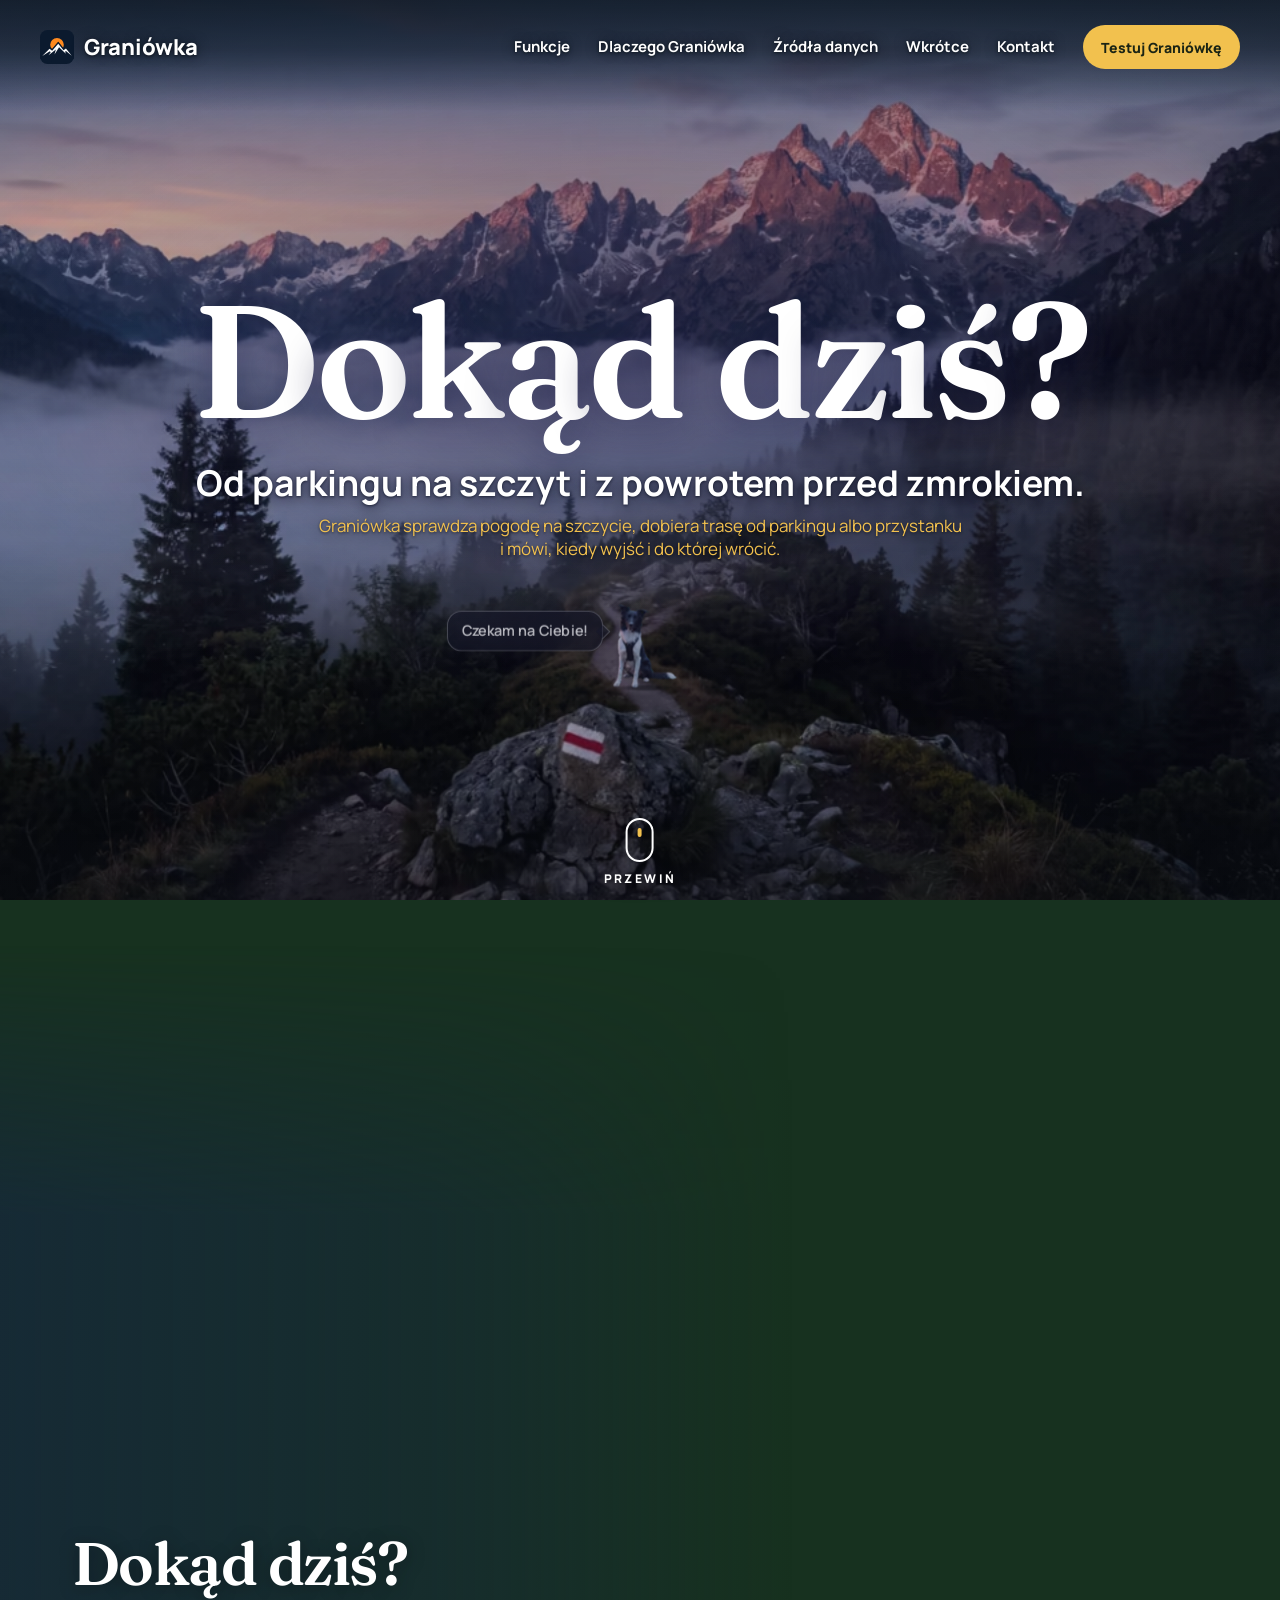
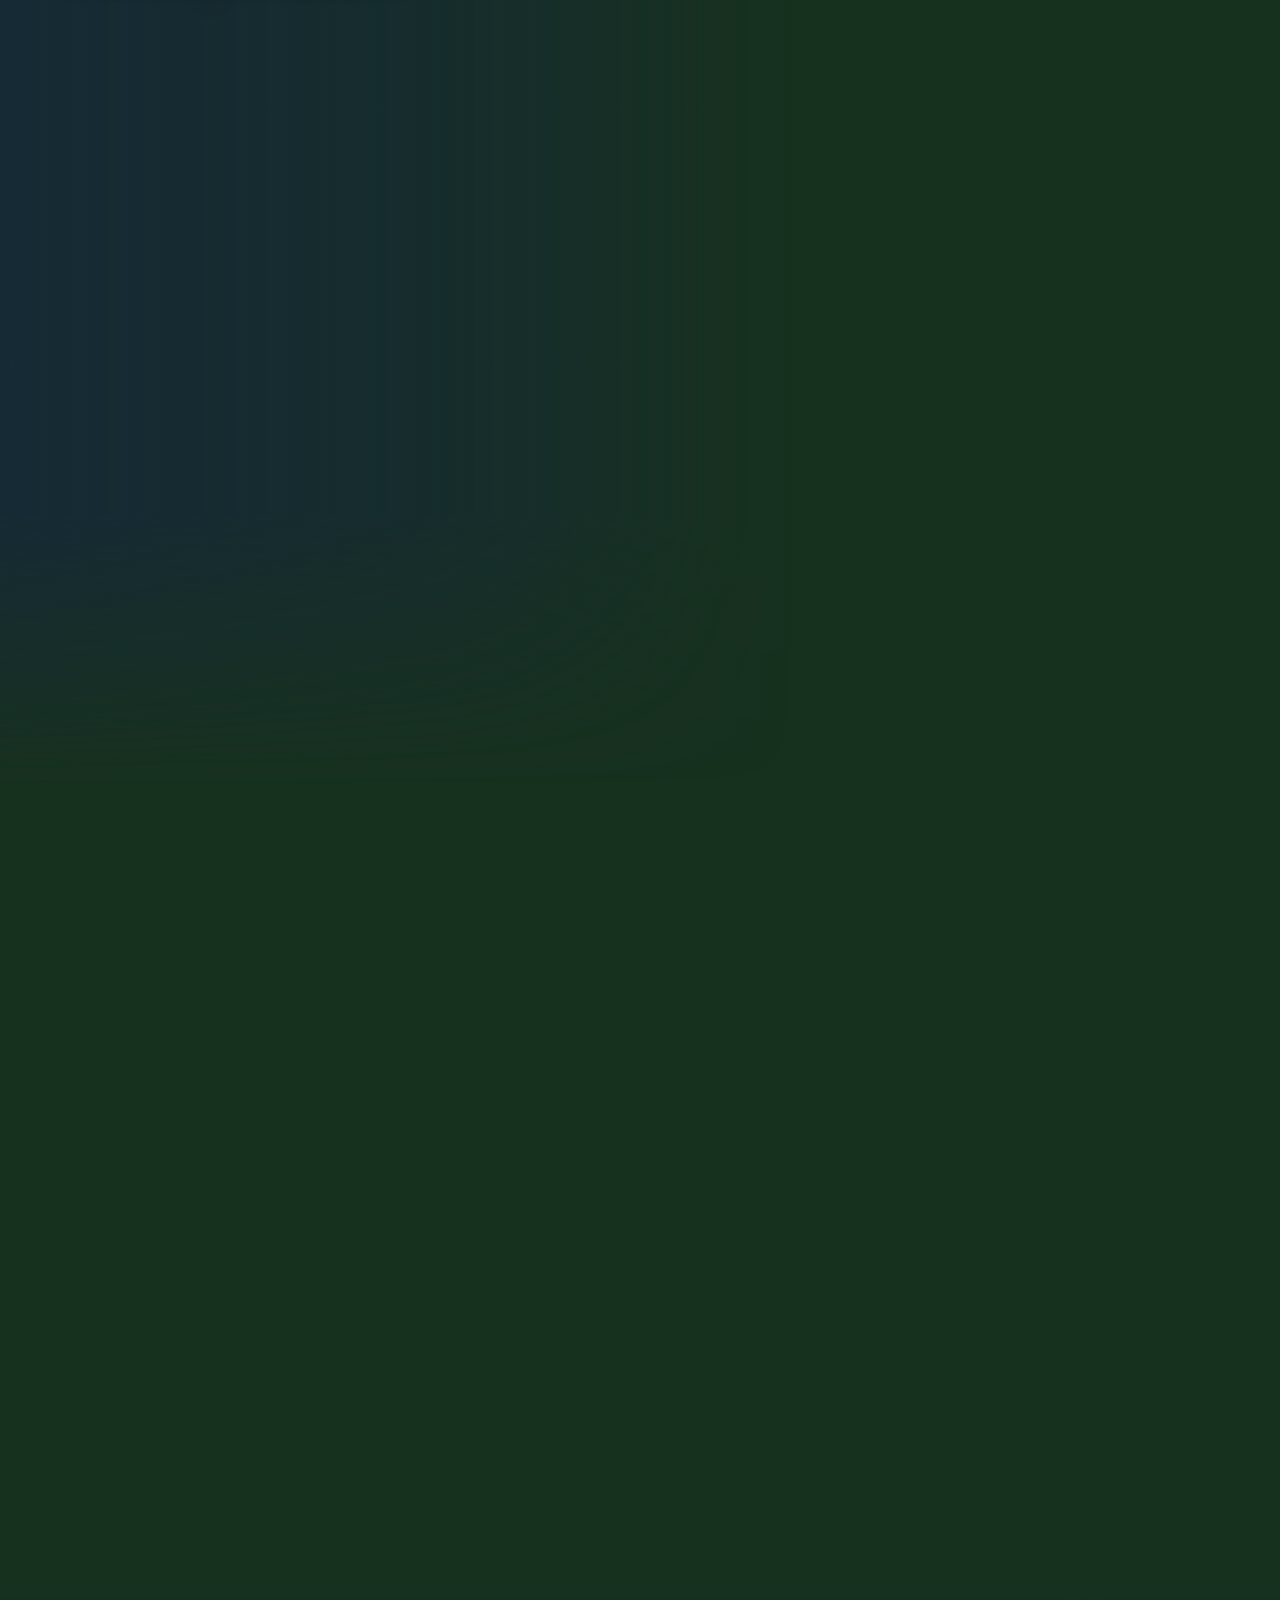
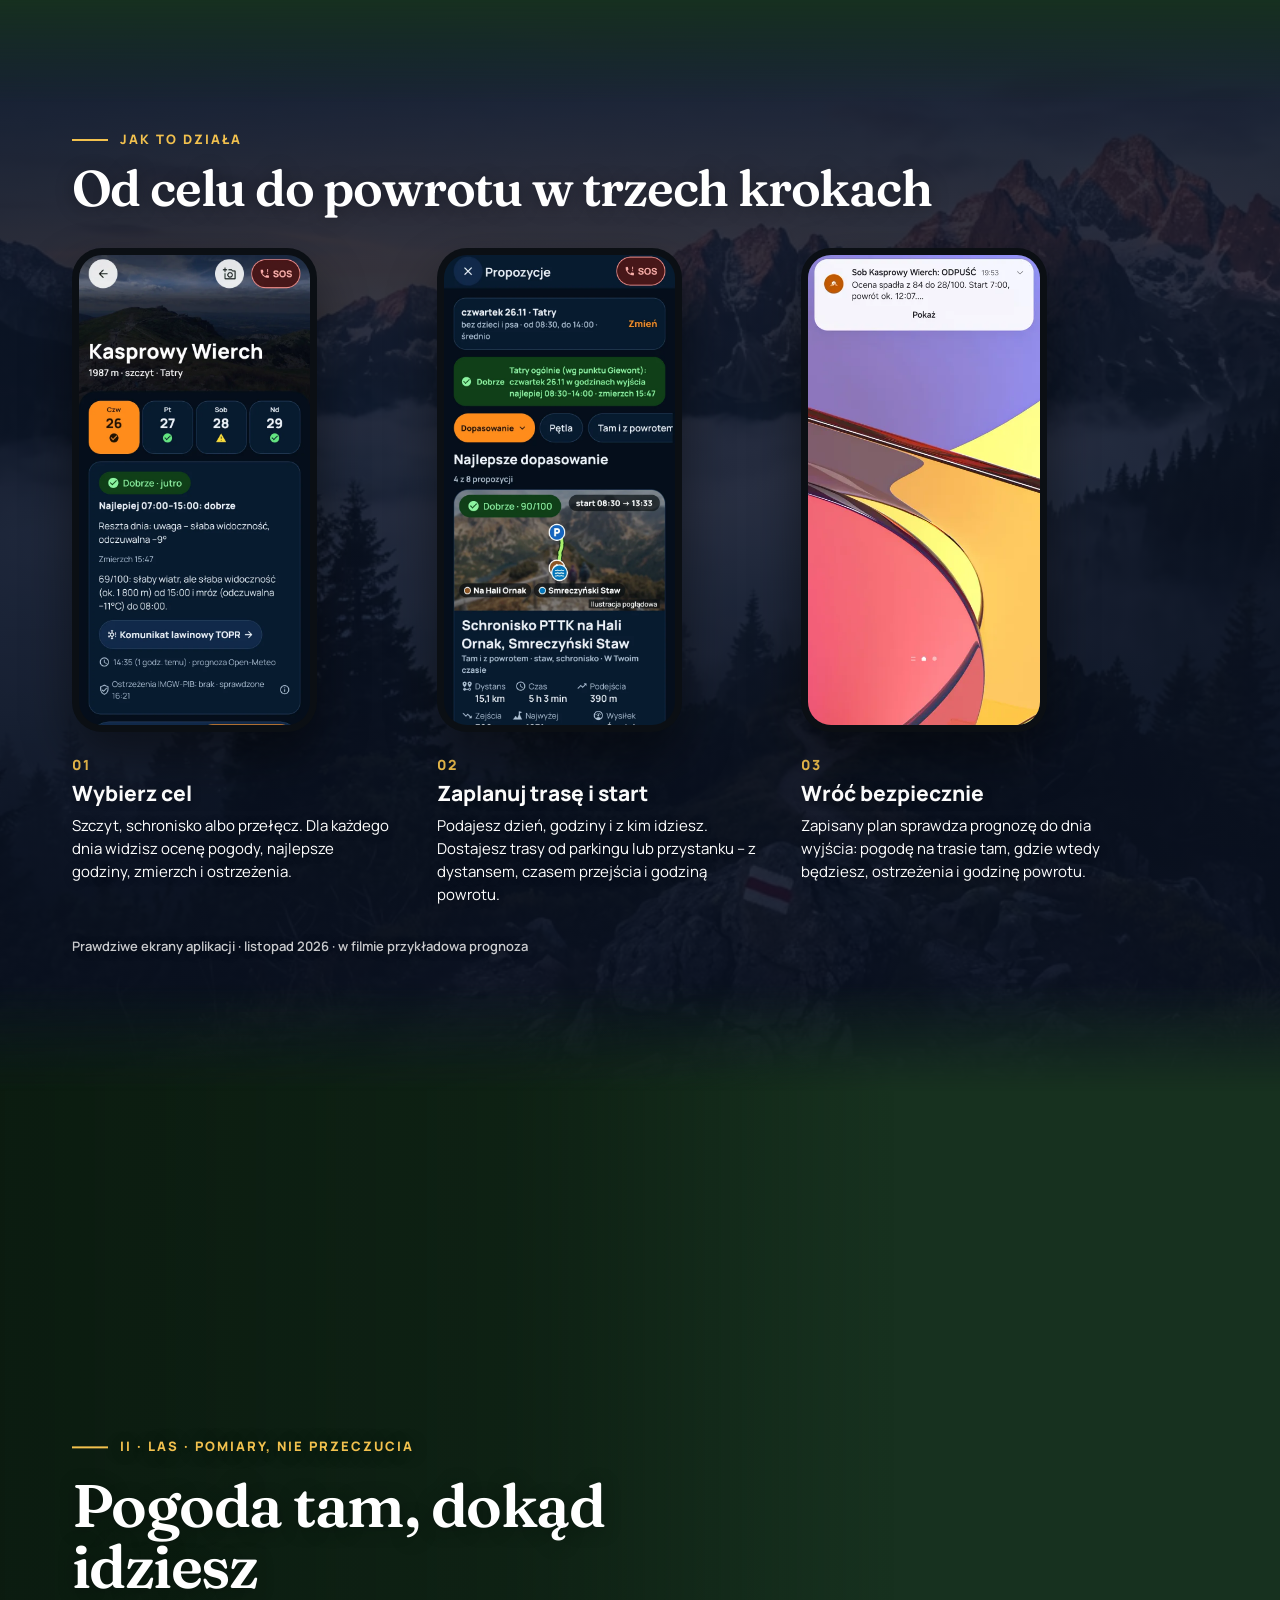
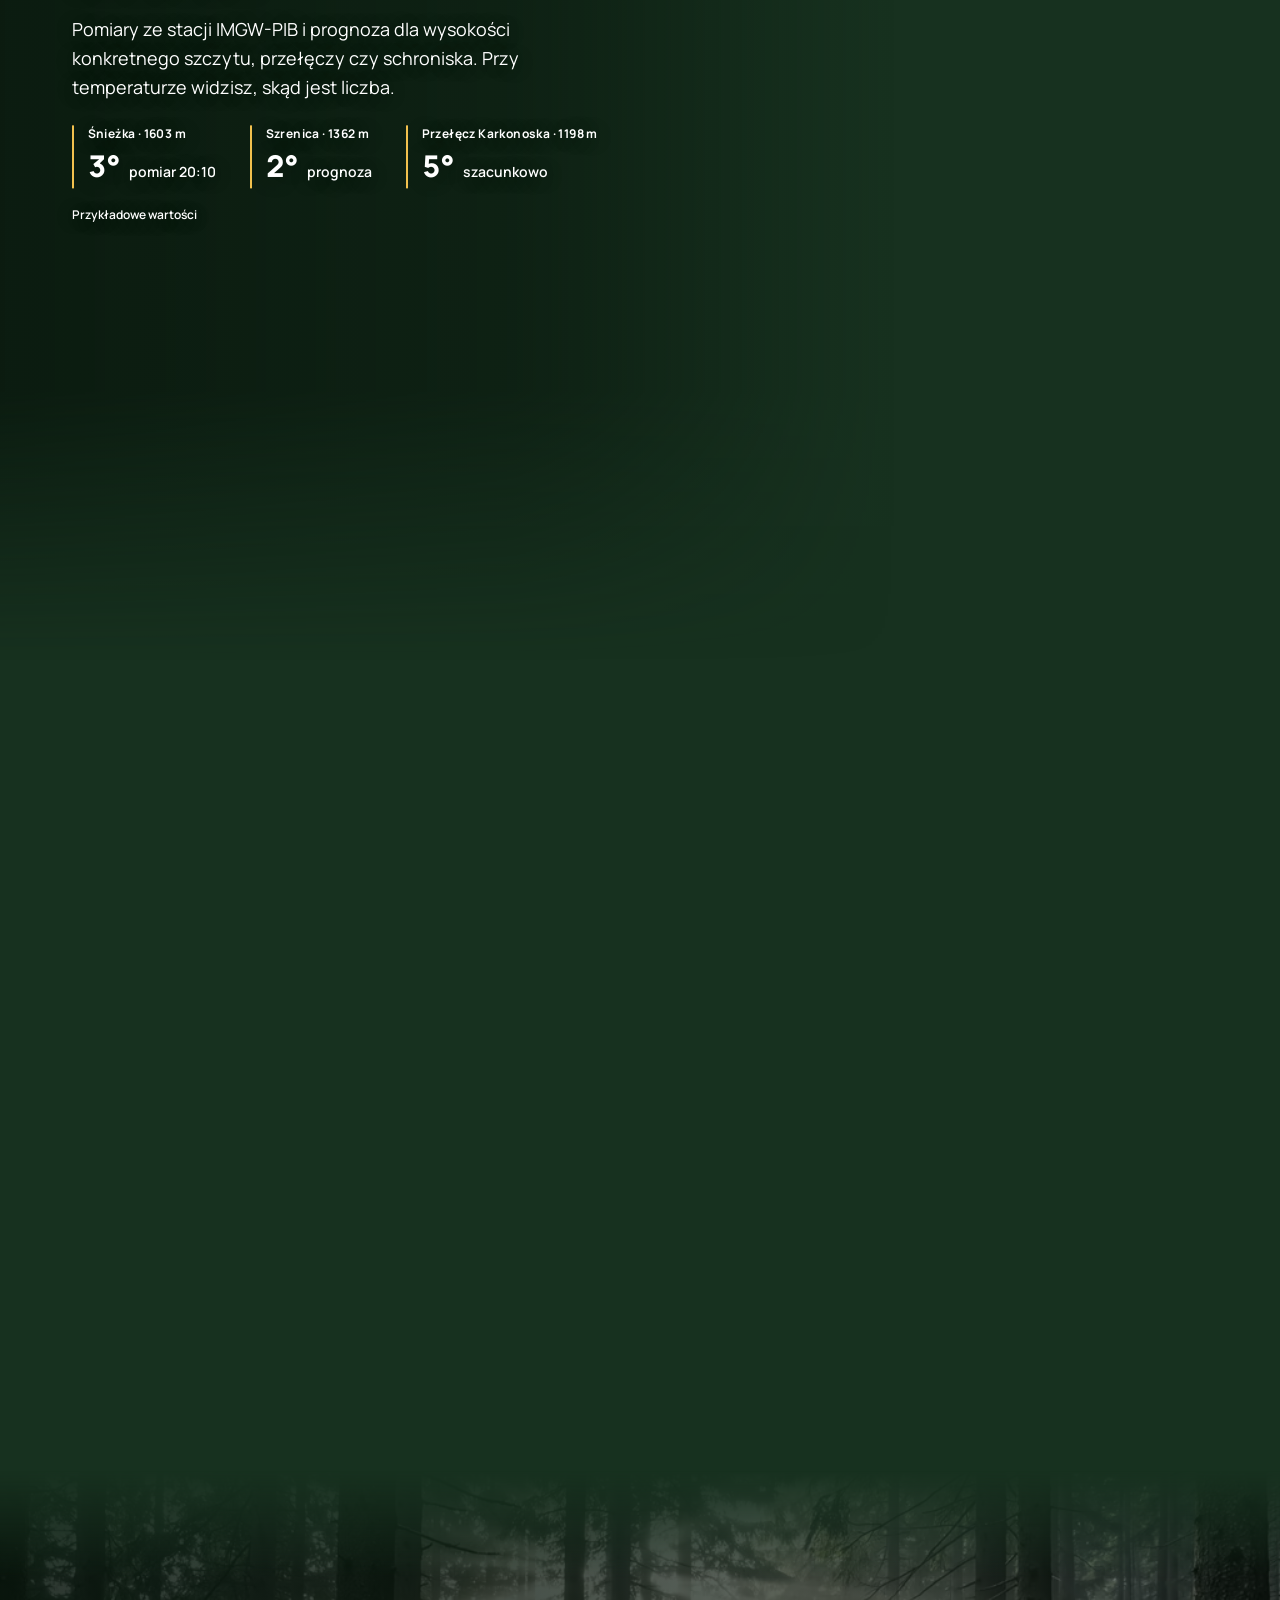
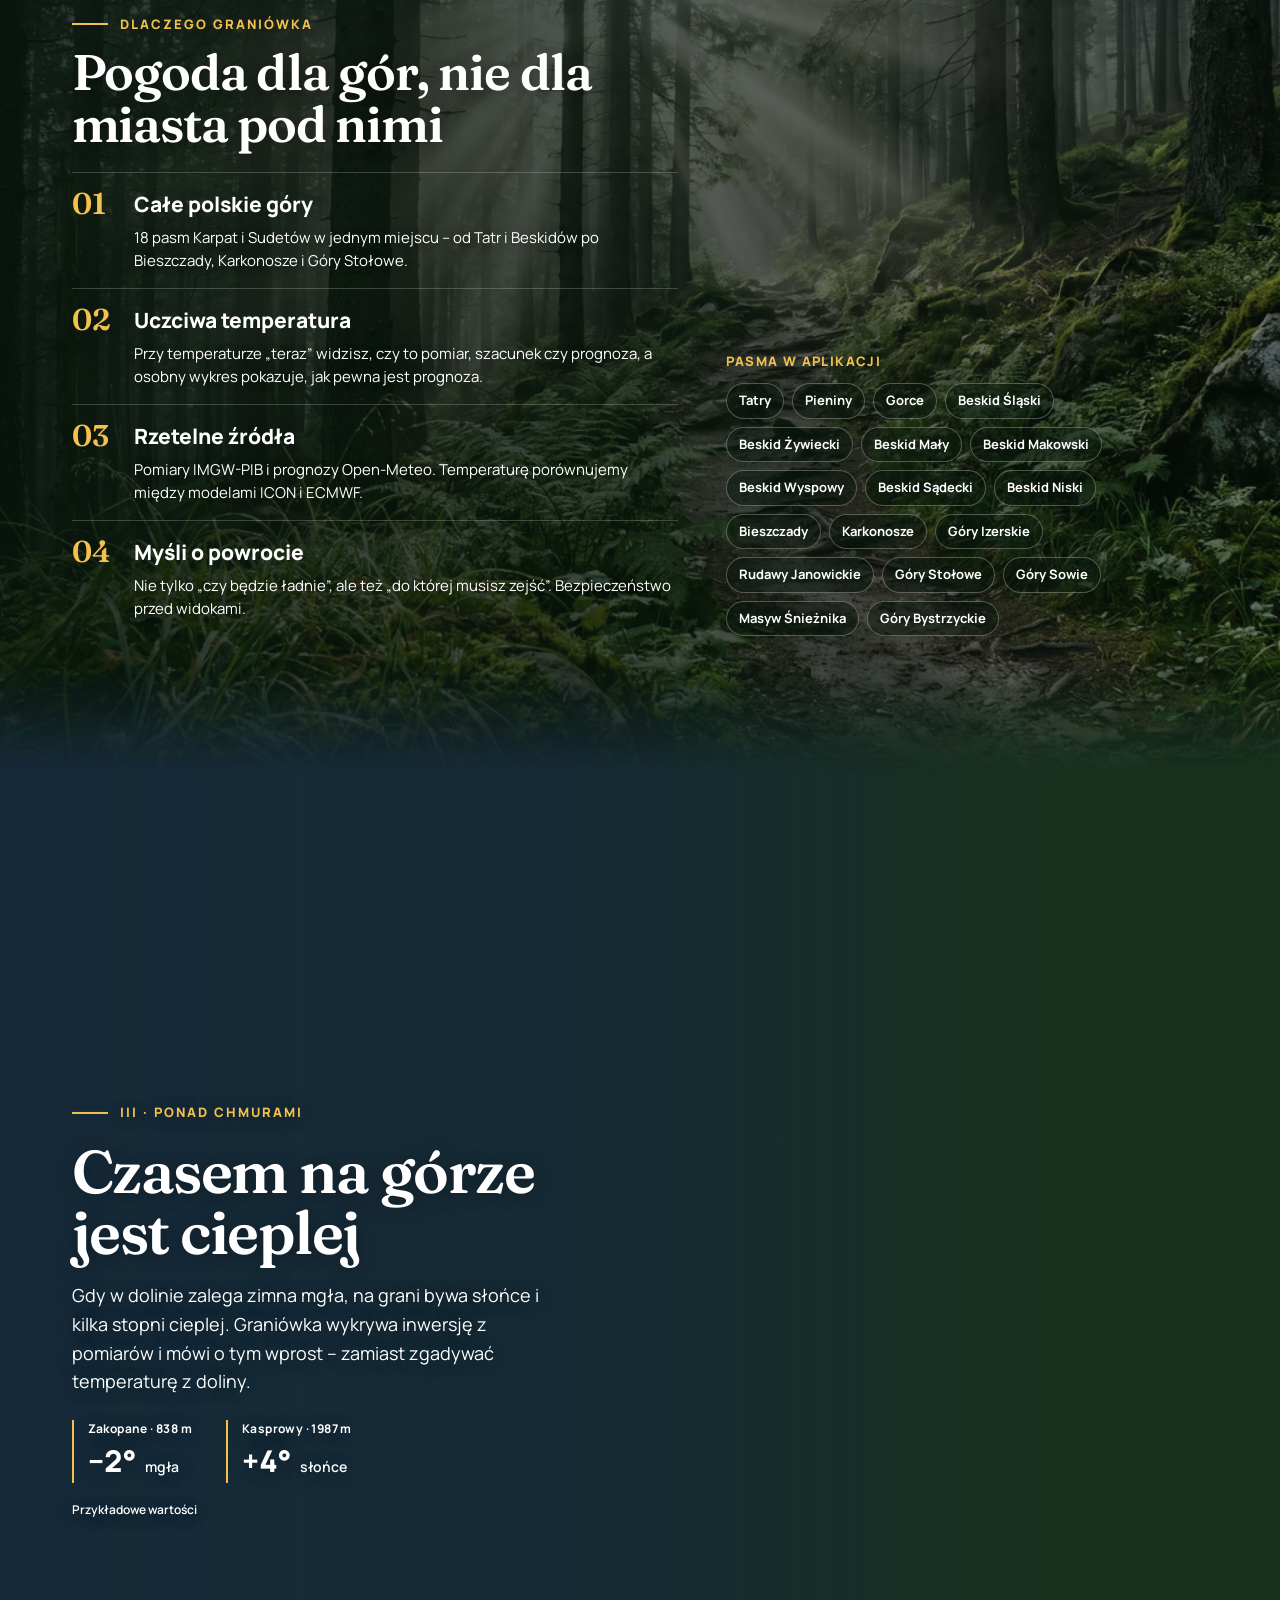
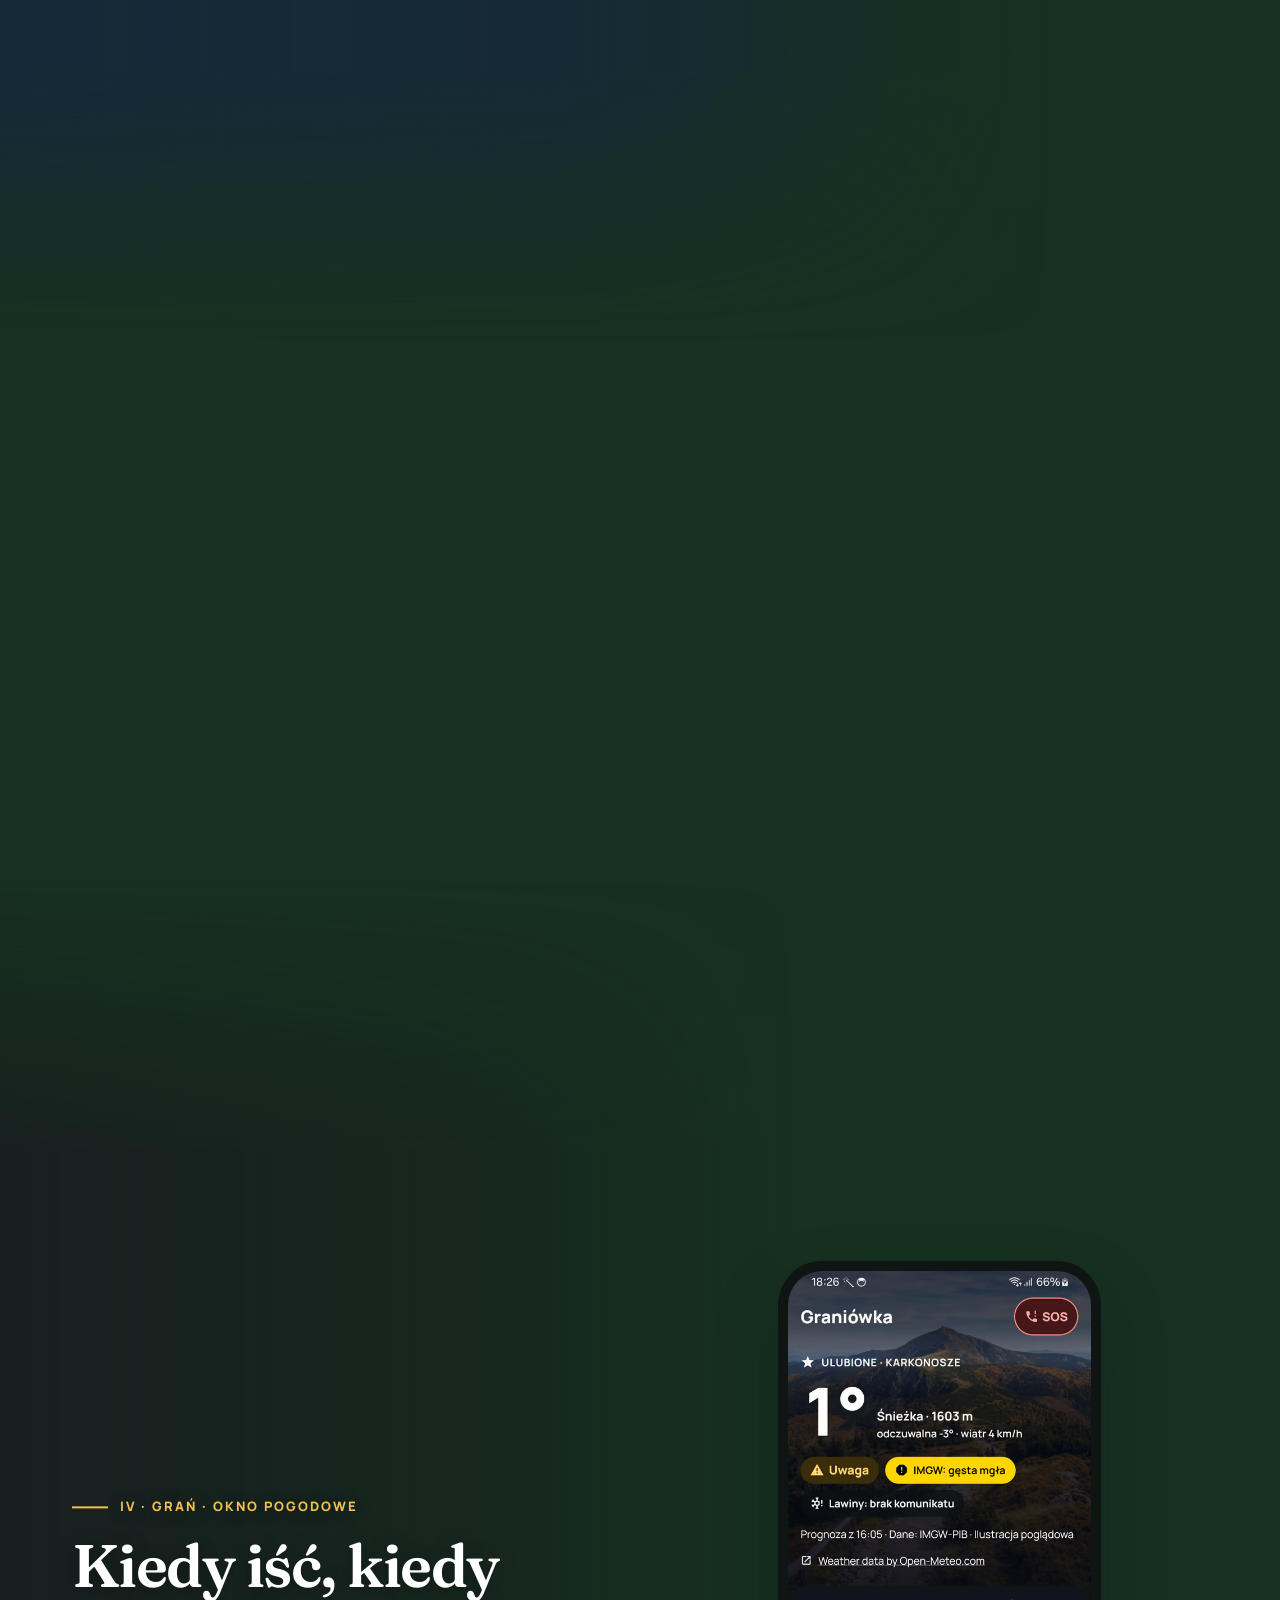
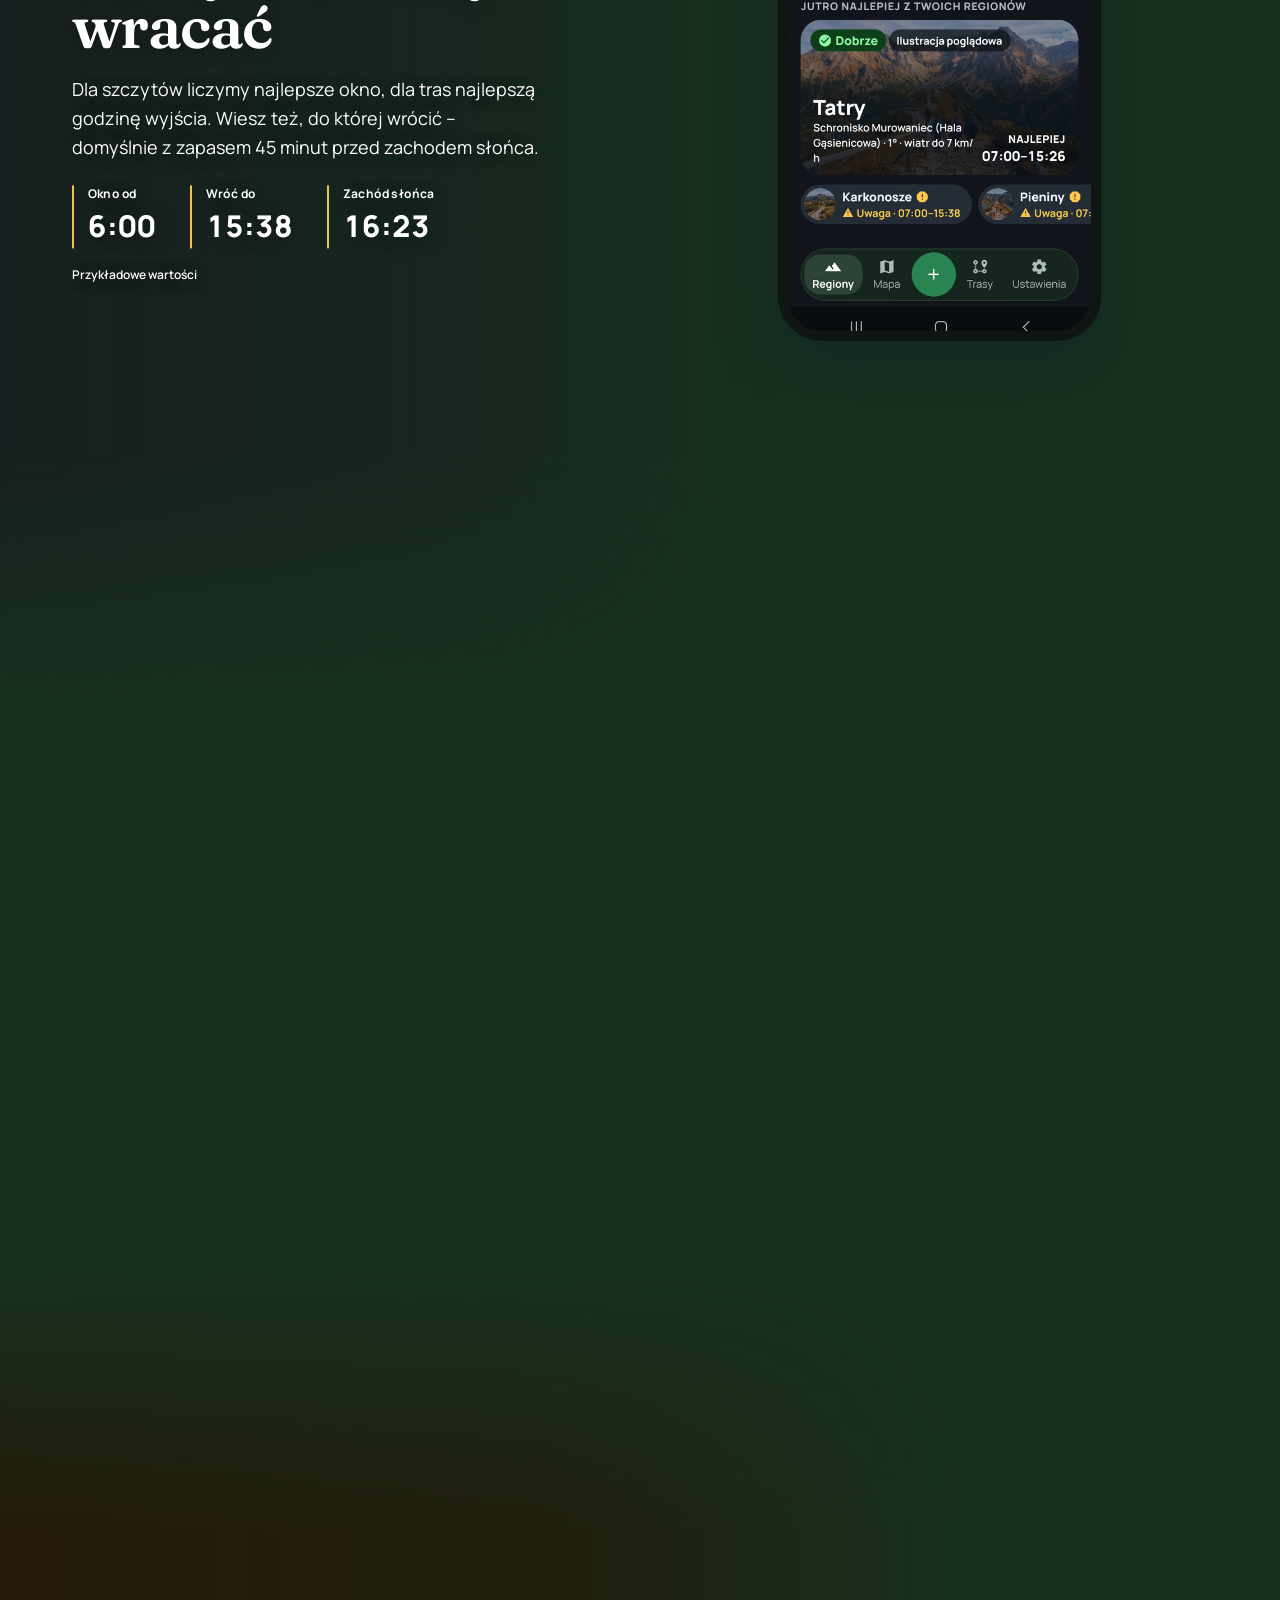
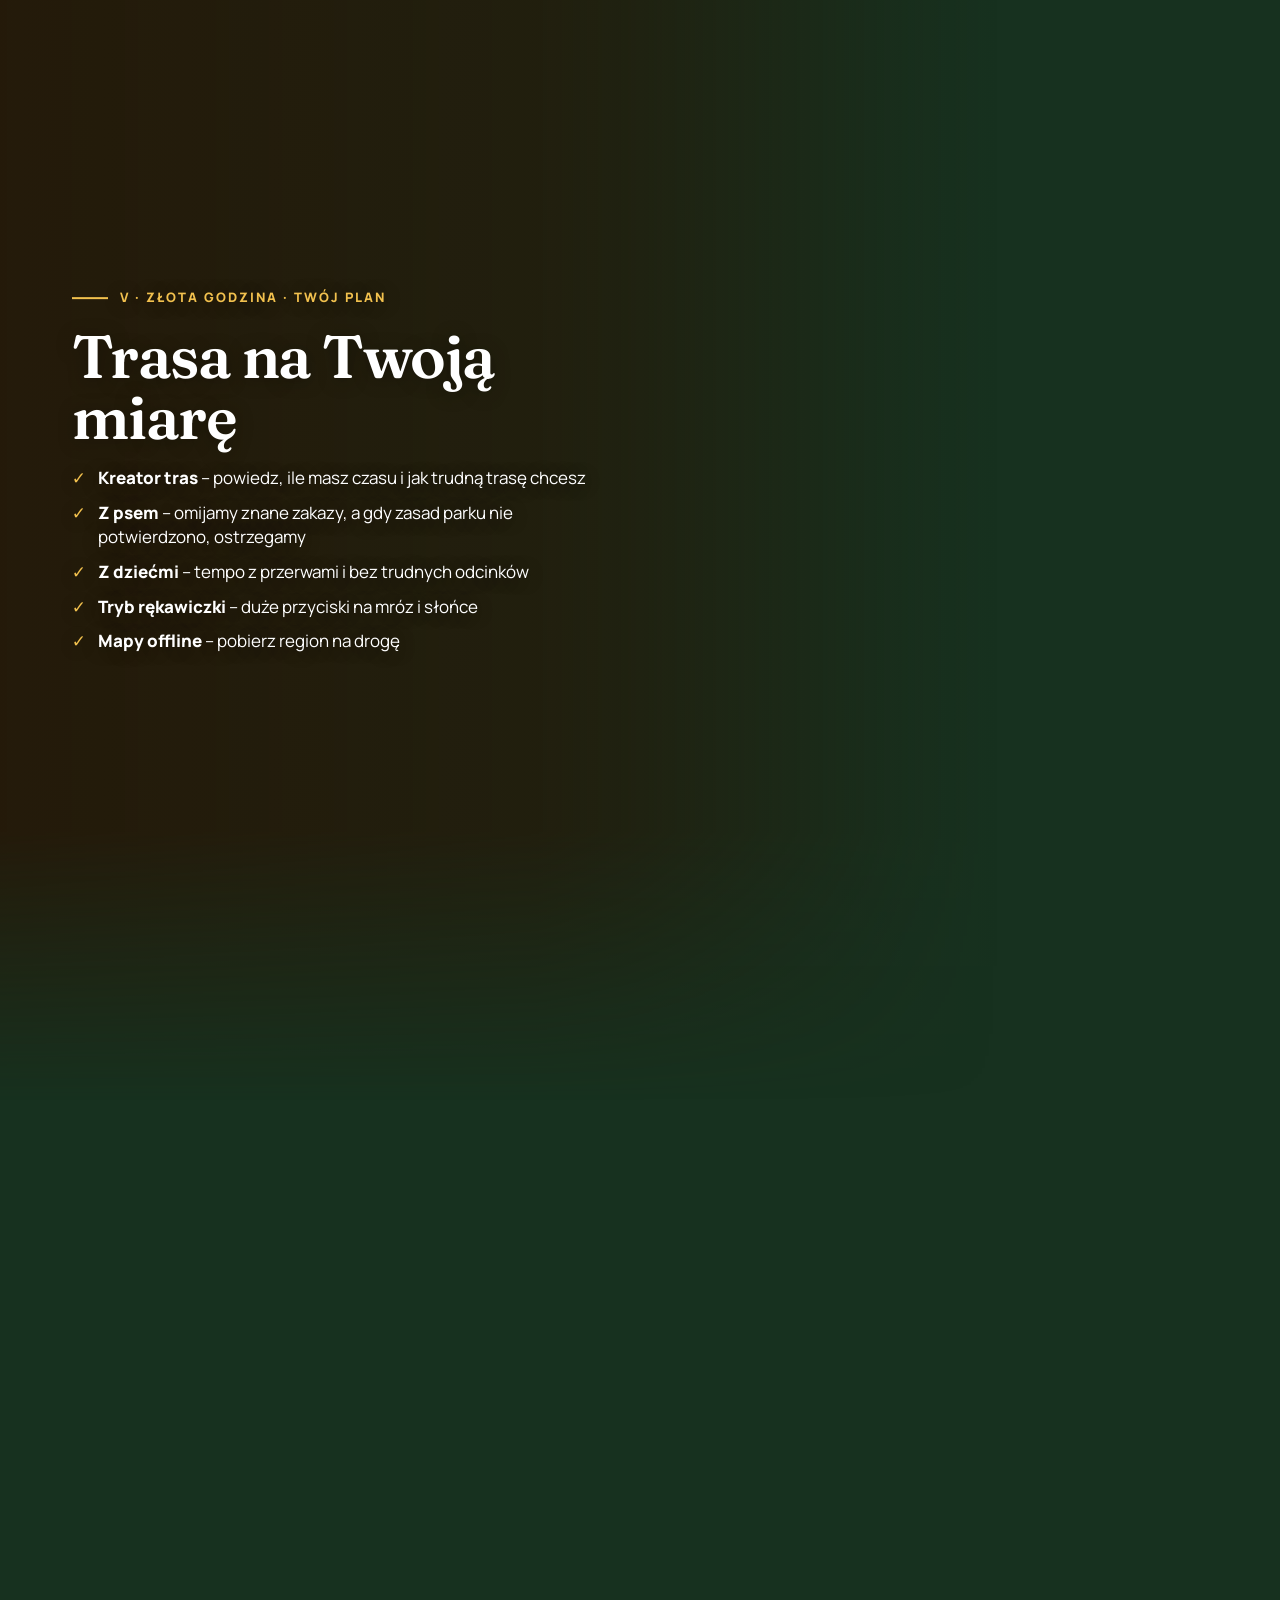
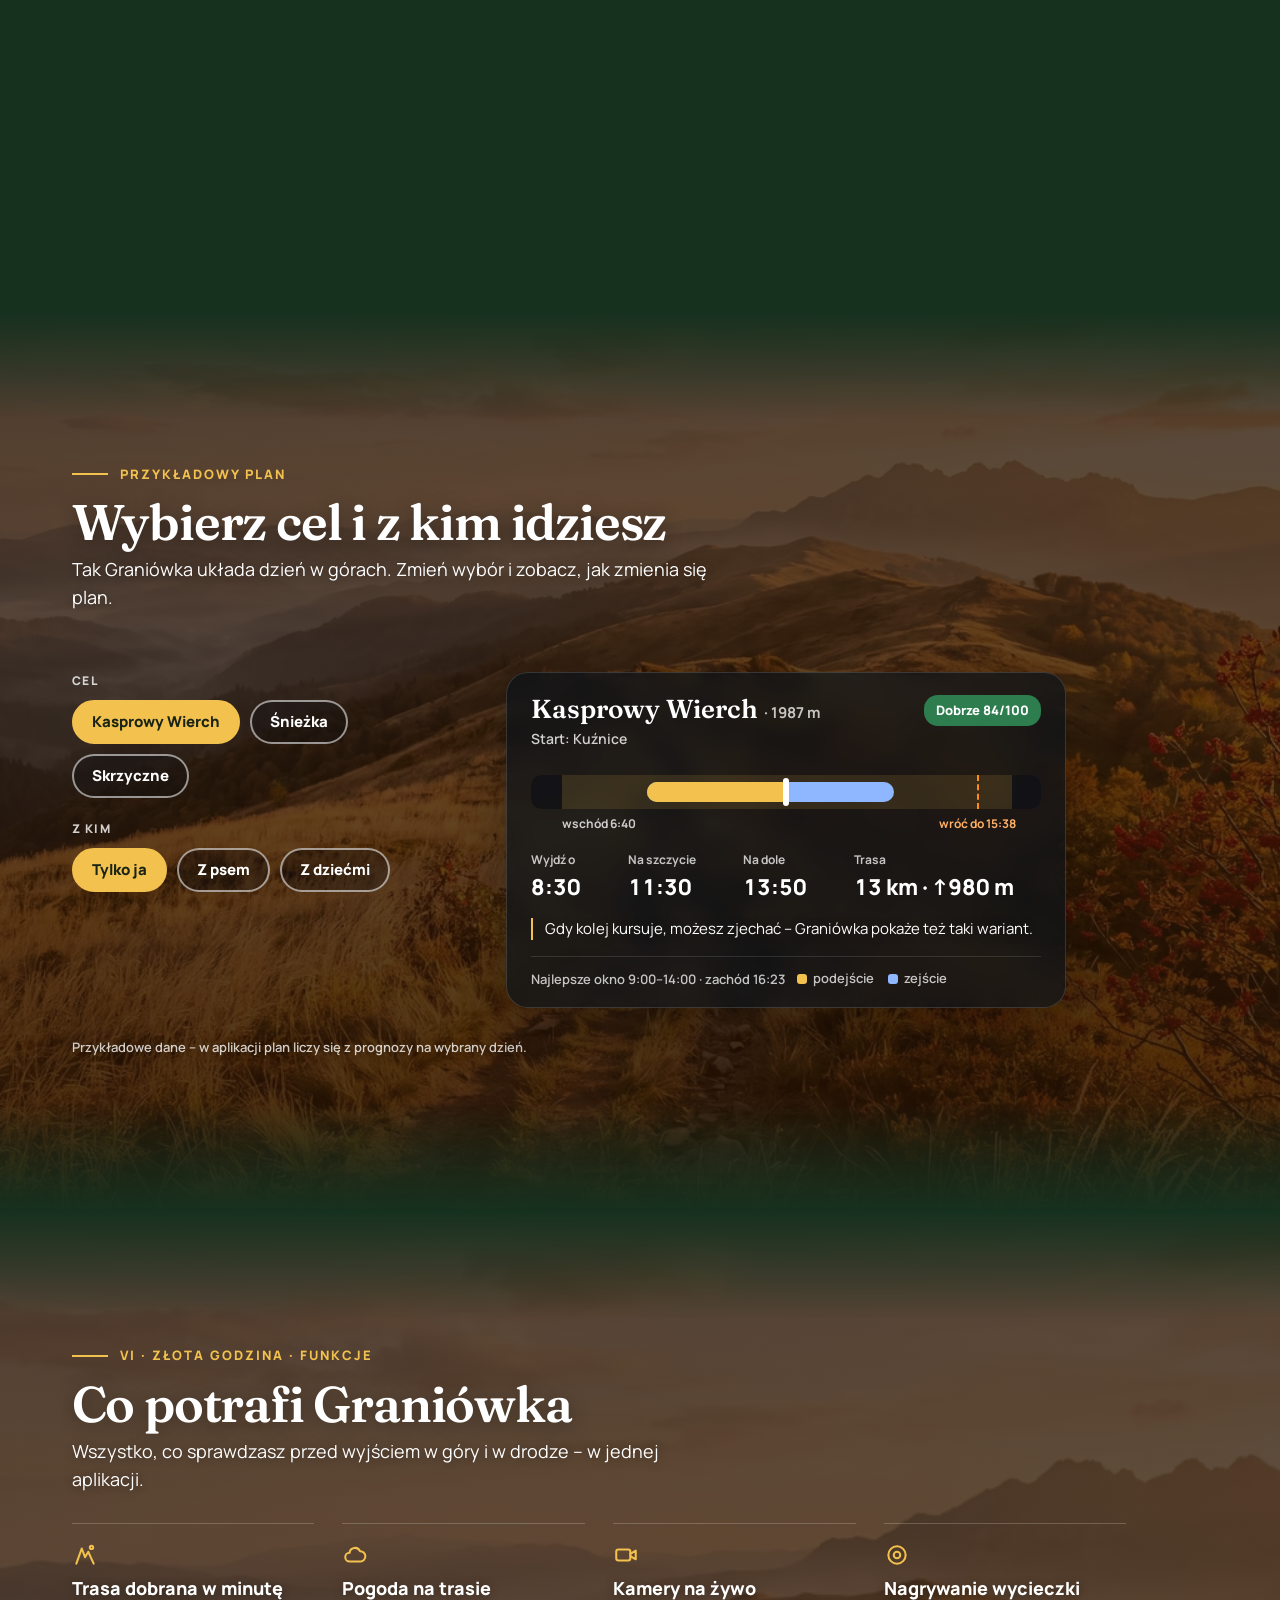
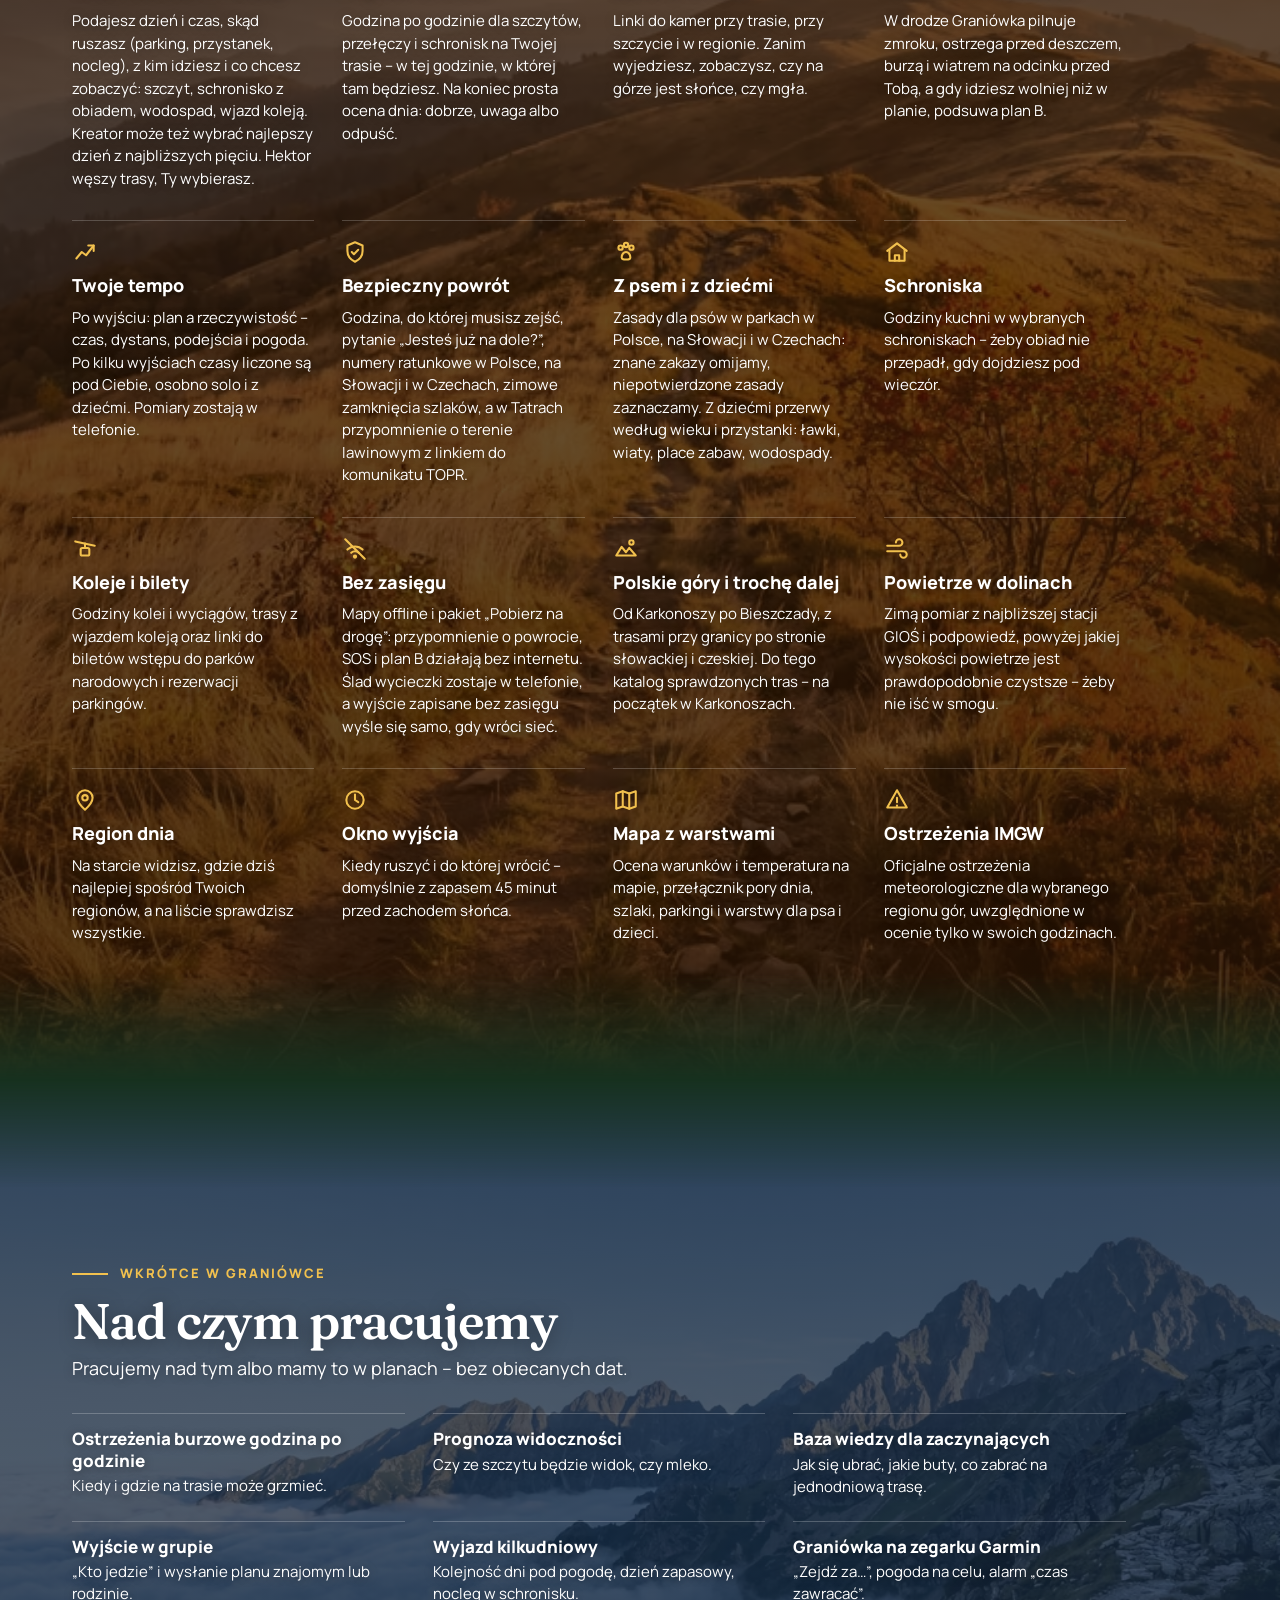
==== commit 91183186: "Publikacja strony Co-Authored-By: Claude Opus 5.5 <noreply@anthropic.com>" ====
--- a/index.html
+++ b/index.html
@@ -43,12 +43,12 @@
         if (matchMedia('(max-width: 767px)').matches) c.add('tel')
       })()
     </script>
-    <script type="module" crossorigin src="/assets/index-jUxC3hVS.js"></script>
+    <script type="module" crossorigin src="/assets/index-MD9oKCrQ.js"></script>
     <style>/*! tailwindcss v4.3.4 | MIT License | https://tailwindcss.com */
 *,:after,:before,::backdrop{box-sizing:border-box;border:0 solid;margin:0;padding:0}::file-selector-button{box-sizing:border-box;border:0 solid;margin:0;padding:0}html,:host{-webkit-text-size-adjust:100%;tab-size:4;font-feature-settings:normal;font-variation-settings:normal;-webkit-tap-highlight-color:transparent;font-family:-apple-system,BlinkMacSystemFont,Segoe UI,Roboto,Helvetica Neue,Noto Sans,Arial,sans-serif,Apple Color Emoji,Segoe UI Emoji,Segoe UI Symbol,Noto Color Emoji;line-height:1.5}hr{height:0;color:inherit;border-top-width:1px}abbr:where([title]){-webkit-text-decoration:underline dotted;text-decoration:underline dotted}h1,h2,h3,h4,h5,h6{font-size:inherit;font-weight:inherit}a{color:inherit;-webkit-text-decoration:inherit;-webkit-text-decoration:inherit;-webkit-text-decoration:inherit;-webkit-text-decoration:inherit;text-decoration:inherit}b,strong{font-weight:bolder}code,kbd,samp,pre{font-feature-settings:normal;font-variation-settings:normal;font-family:ui-monospace,SFMono-Regular,Menlo,Monaco,Consolas,Liberation Mono,Courier New,monospace;font-size:1em}small{font-size:80%}sub,sup{vertical-align:baseline;font-size:75%;line-height:0;position:relative}sub{bottom:-.25em}sup{top:-.5em}table{text-indent:0;border-color:inherit;border-collapse:collapse}:-moz-focusring:where(:not(iframe)){outline:auto}progress{vertical-align:baseline}summary{display:list-item}ol,ul,menu{list-style:none}img,svg,video,canvas,audio,iframe,embed,object{vertical-align:middle;display:block}img,video{max-width:100%;height:auto}button,input,select,optgroup,textarea{font:inherit;font-feature-settings:inherit;font-variation-settings:inherit;letter-spacing:inherit;color:inherit;opacity:1;background-color:#0000;border-radius:0}::file-selector-button{font:inherit;font-feature-settings:inherit;font-variation-settings:inherit;letter-spacing:inherit;color:inherit;opacity:1;background-color:#0000;border-radius:0}:where(select:is([multiple],[size])) optgroup{font-weight:bolder}:where(select:is([multiple],[size])) optgroup option{padding-inline-start:20px}::file-selector-button{margin-inline-end:4px}::placeholder{opacity:1}@supports (not ((-webkit-appearance:-apple-pay-button))) or (contain-intrinsic-size:1px){::placeholder{color:currentColor}@supports (color:color-mix(in lab, red, red)){::placeholder{color:color-mix(in oklab, currentcolor 50%, transparent)}}}textarea{resize:vertical}::-webkit-search-decoration{-webkit-appearance:none}::-webkit-date-and-time-value{min-height:1lh;text-align:inherit}::-webkit-datetime-edit{display:inline-flex}::-webkit-datetime-edit-fields-wrapper{padding:0}::-webkit-datetime-edit{padding-block:0}::-webkit-datetime-edit-year-field{padding-block:0}::-webkit-datetime-edit-month-field{padding-block:0}::-webkit-datetime-edit-day-field{padding-block:0}::-webkit-datetime-edit-hour-field{padding-block:0}::-webkit-datetime-edit-minute-field{padding-block:0}::-webkit-datetime-edit-second-field{padding-block:0}::-webkit-datetime-edit-millisecond-field{padding-block:0}::-webkit-datetime-edit-meridiem-field{padding-block:0}::-webkit-calendar-picker-indicator{line-height:1}:-moz-ui-invalid{box-shadow:none}button,input:where([type=button],[type=reset],[type=submit]){appearance:button}::file-selector-button{appearance:button}::-webkit-inner-spin-button{height:auto}::-webkit-outer-spin-button{height:auto}[hidden]:where(:not([hidden=until-found])){display:none!important}@font-face{font-family:Manrope;font-weight:400;font-display:swap;src:url(/fonts/manrope-400.woff2)format("woff2")}@font-face{font-family:Manrope;font-weight:600;font-display:swap;src:url(/fonts/manrope-600.woff2)format("woff2")}@font-face{font-family:Manrope;font-weight:700;font-display:swap;src:url(/fonts/manrope-700.woff2)format("woff2")}@font-face{font-family:Manrope;font-weight:800;font-display:swap;src:url(/fonts/manrope-800.woff2)format("woff2")}@font-face{font-family:Fraunces;font-weight:600;font-display:swap;src:url(/fonts/fraunces-600.woff2)format("woff2");unicode-range:U+??,U+2000-206F,U+2190-2193,U+2212}@font-face{font-family:Fraunces;font-weight:600;font-display:swap;src:url(/fonts/fraunces-600-pl.woff2)format("woff2");unicode-range:U+100-17F}:root{--zielen:#17311f;--zloty:#f2c14e;--pin:120vh}html{background:var(--zielen);-webkit-text-size-adjust:100%}body{color:#fff;background:var(--zielen);font-family:Manrope,system-ui,sans-serif;overflow-x:clip}a{color:#fff}a:hover{color:var(--zloty)}h1,h2{font-family:Fraunces,Georgia,serif;font-weight:600}:focus-visible{outline:3px solid var(--zloty);outline-offset:3px;border-radius:6px}.przeskok{z-index:50;color:var(--zielen);background:#fff;border-radius:12px;padding:12px 18px;font-weight:800;position:fixed;top:-80px;left:16px}.przeskok:focus{top:12px}#kino{z-index:1;pointer-events:none;width:100vw;height:100lvh;transition:opacity 1.4s;display:block;position:fixed;top:0;left:0}.gora{z-index:20;pointer-events:none;background:linear-gradient(#0c141cc7,#0c141c94 45%,#0c141c00);justify-content:space-between;align-items:center;gap:28px;padding:24px 40px 40px;display:flex;position:fixed;top:0;left:0;right:0}.gora>*{pointer-events:auto}.gora-logo{letter-spacing:-.3px;text-shadow:0 0 12px #080e14bf,0 1px 3px #080e14b3;align-items:center;gap:10px;min-height:44px;font-size:22px;font-weight:800;text-decoration:none;display:flex}.gora-linki{align-items:center;gap:28px;font-size:15px;font-weight:700;display:flex}.gora-linki a{text-shadow:0 0 12px #080e14bf,0 1px 3px #080e14b3;padding:12px 0;text-decoration:none}.gora-linki a.gora-play,.gora-panel a.gora-play{box-sizing:border-box;background:var(--zloty);color:#1b2414;min-height:44px;text-shadow:none;border-radius:22px;align-items:center;padding:0 18px;font-size:14px;font-weight:800;display:flex}.gora-panel a.gora-play{justify-content:center;margin:6px 0 10px}.gora-linki a.gora-play:hover,.gora-panel a.gora-play:hover{color:#1b2414;background:#ffd877}.gora-menu{display:none;position:relative}.gora-menu summary{cursor:pointer;background:#101e1680;border-radius:22px;justify-content:center;align-items:center;width:44px;height:44px;list-style:none;display:flex}.gora-menu summary::-webkit-details-marker{display:none}.gora-panel{background:#101e16f5;border-radius:20px;flex-direction:column;min-width:230px;padding:8px 18px;font-size:15px;font-weight:700;display:flex;position:absolute;top:52px;right:0}.gora-panel a{padding:13px 0;text-decoration:none}.etapy{z-index:15;flex-direction:column;gap:6px;transition:opacity .4s;display:flex;position:fixed;top:50%;right:32px;transform:translateY(-50%)}.etapy:before{content:"";background:#ffffff59;width:1px;position:absolute;top:12px;bottom:12px;right:4.5px}.etapy a{color:#fff;pointer-events:none;justify-content:flex-end;align-items:center;gap:10px;min-height:26px;font-size:13px;font-weight:700;text-decoration:none;display:flex;position:relative}.etap-nazwa{opacity:0;white-space:nowrap;text-shadow:0 0 10px #000c,0 1px 3px #000c;transition:opacity .25s}.etap-kropka{pointer-events:auto;flex-shrink:0;width:10px;height:26px;position:relative}.etap-kropka:before{content:"";background:#ffffffbf;border-radius:50%;width:7px;height:7px;transition:all .25s;position:absolute;top:9.5px;left:1.5px;box-shadow:0 0 4px #0009}.etap-kropka:after{content:"";position:absolute;inset:0 -9px}.etapy a:hover .etap-nazwa,.etapy a:focus-visible .etap-nazwa,.etapy a[aria-current=true] .etap-nazwa{opacity:1}.etapy a[aria-current=true] .etap-nazwa{color:#fff}.etapy a:hover .etap-kropka:before{background:#fff}.etapy a[aria-current=true] .etap-kropka:before{background:var(--zloty);width:10px;height:10px;top:8px;left:0;box-shadow:0 0 0 3px #f2c14e4d,0 0 12px #f2c14ecc}.gl .etapy.ukryte,.gl .postep.ukryte{opacity:0}.gl .etapy.ukryte .etap-kropka{pointer-events:none}.gl .etapy.ukryte:focus-within{opacity:1}.dzien{z-index:15;box-sizing:border-box;-webkit-backdrop-filter:blur(14px)saturate(1.3);backdrop-filter:blur(14px)saturate(1.3);color:#fff;pointer-events:none;background:#0c14229e;border:1px solid #ffffff24;border-radius:18px;align-items:center;gap:12px;width:380px;margin-left:-190px;padding:12px 14px;transition:opacity .4s,transform .4s,visibility .4s;display:flex;position:fixed;top:92px;left:50%;box-shadow:0 12px 34px #00000052}.dzien.ukryte{opacity:0;visibility:hidden;transform:translateY(-14px)}.dzien-luk{flex-shrink:0;width:64px;height:26px;overflow:visible}.dzien-luk path{fill:none;stroke:#fff6;stroke-width:2px;stroke-dasharray:3 5}.dzien-luk line{stroke:#ffffff47;stroke-width:2px}.dzien-luk circle{fill:#ff8c1a}@supports (color:color-mix(in lab, red, red)){.dzien-luk circle{fill:color-mix(in srgb, #ff8c1a calc(var(--dzien-u,0) * 100%), var(--zloty))}}.dzien-luk circle{filter:drop-shadow(0 0 5px #ffbe50e6)}.dzien-tresc{flex:1;min-width:0}.dzien-glowa{white-space:nowrap;color:#fffc;align-items:center;gap:6px;font-size:12px;font-weight:700;display:flex}.dzien-glowa img{border-radius:4px}.dzien-godzina{color:var(--zloty);font-variant-numeric:tabular-nums;margin-left:auto;font-size:15px;font-weight:800}.dzien-wiadomosci{margin-top:4px;display:grid}.dzien-wiadomosc{opacity:0;grid-area:1/1;transition:opacity .35s,transform .35s;transform:translateY(6px)}.dzien-wiadomosc.biezaca{opacity:1;transform:none}.dzien-wiadomosc b{font-size:15px;font-weight:800;line-height:1.3;display:block}.dzien-wiadomosc span{color:#ffffffe0;font-size:13px;line-height:1.4;display:block}@media (prefers-reduced-motion:reduce){.dzien,.dzien-wiadomosc{transition:none}}.postep{z-index:15;grid-template-columns:repeat(6,minmax(0,1fr));gap:6px;transition:opacity .4s;display:none;position:fixed;top:74px;left:20px;right:20px}.postep span{background:#ffffff73;border-radius:2px;height:4px;transition:background .3s}.postep span.zrobione{background:var(--zloty)}.przechyl-zgoda{left:14px;bottom:calc(14px + env(safe-area-inset-bottom));z-index:15;-webkit-backdrop-filter:blur(8px);backdrop-filter:blur(8px);color:#fff;background:#0a1016e6;border:2px solid #ffffffd9;border-radius:22px;width:104px;min-height:44px;padding:4px 10px;font-size:12px;font-weight:700;line-height:1.15;position:fixed;box-shadow:0 6px 20px #00000059}.scena{position:relative}.scena-wew{height:100svh;min-height:560px;position:relative;overflow:hidden}.scena-tlo,.scena-tlo img,#wejscie-media img,#wejscie-media video{object-fit:cover;width:100%;height:100%;display:block;position:absolute;inset:0}#wejscie-media,#wejscie-nad{width:100%;height:100svh;min-height:560px;position:absolute;top:0;left:0}#wejscie-media{z-index:0;overflow:hidden}#wejscie-nad{z-index:3;pointer-events:none;--tytul:clamp(64px, 12.5vw, 200px);--tytul-y:40%}#wejscie-nad a{pointer-events:auto}main{z-index:2;position:relative}.tylko-czytnik{clip-path:inset(50%);width:1px;height:1px;position:absolute;overflow:hidden}.scena-tresc{z-index:2;height:100%;position:relative}.gl .scena .scena-tlo{display:none}.gl .scena-wew{overflow:visible}.gl #wejscie-media{height:100lvh;position:fixed}.gl #wejscie-nad{position:fixed}.tel.gl .scena{height:calc(100svh + var(--pin))}.tel.gl .scena-wew{position:sticky;top:0}.tel.gl .scena.bez-pinu{height:auto}.tel.gl .scena.bez-pinu .scena-wew{position:relative}.scena.bez-pinu .scena-wew{height:auto;min-height:100svh}.przyciemnienie{z-index:10;opacity:0;pointer-events:none;background:#0b0f12;display:none;position:fixed;inset:0}.js:not(.gl) .przyciemnienie{display:block}#wejscie-media video{opacity:0;transition:opacity 1.4s}#wejscie-media video.gra{opacity:1}.gl.tel:not(.oszczedny) #wejscie-media img,.gl.tel:not(.oszczedny) #wejscie-media video{transform:scale(1.1)}.wejscie-zaslona{z-index:0;background:radial-gradient(75% 55% at 50% 40%,#18183a80,#18183a1a 75%),linear-gradient(#18183a47,#18183a00 60%,#0a101273);position:absolute;inset:0}.wejscie-tytul{left:50%;top:var(--tytul-y);z-index:3;white-space:nowrap;font-family:Fraunces,Georgia,serif;font-size:var(--tytul);letter-spacing:-.025em;text-shadow:0 4px 40px #14143c8c;transform-origin:0 0;will-change:transform;font-weight:600;line-height:1.02;position:absolute;transform:translate(-50%,-50%)}.wejscie-tytul .litera{display:inline-block}.wejscie-pod{left:20px;right:20px;top:calc(var(--tytul-y) + var(--tytul) * .62);z-index:3;text-align:center;text-shadow:0 1px 3px #0a0e1eb3,0 2px 16px #0a0e1ebf;font-size:21px;font-weight:700;line-height:1.35;transition:opacity .3s;position:absolute}.przewiniete .wejscie-pod{opacity:0}.wejscie-pod-1{white-space:nowrap;font-size:calc(var(--tytul) * .222);display:block}.wejscie-pod-2{max-width:40em;color:var(--zloty);margin:8px auto 0;font-size:17px;font-weight:400;display:block}.dalej{left:50%;bottom:calc(6px + env(safe-area-inset-bottom));z-index:15;color:#fff;letter-spacing:2.4px;text-transform:uppercase;white-space:nowrap;filter:drop-shadow(0 2px 8px #0006);text-shadow:0 1px 6px #0009;flex-direction:column;align-items:center;gap:8px;padding:6px 12px;font-size:12px;font-weight:800;text-decoration:none;display:flex;position:fixed;transform:translate(-50%)}.dalej:focus-visible{outline-offset:2px;border-radius:10px;outline:2px solid #fff}.myszka{box-sizing:border-box;border:2px solid #fff;border-radius:16px;justify-content:center;width:28px;height:44px;padding-top:8px;display:flex}.myszka-kolko{background:#f2c14e;border-radius:2px;width:4px;height:9px}.strzalka,.strzalka-gora{display:none}@media (pointer:coarse){.myszka{display:none}.strzalka{display:block}}.na-gore .myszka,.na-gore .strzalka{display:none}.na-gore .strzalka-gora{display:block}.js:not(.ogranicz-ruch) .myszka-kolko{animation:1.8s ease-in-out infinite myszka-kolko}.js:not(.ogranicz-ruch) .strzalka{animation:1.4s ease-in-out infinite strzalka}@keyframes myszka-kolko{0%{opacity:1;transform:translateY(0)}70%{opacity:0;transform:translateY(12px)}to{opacity:0;transform:translateY(0)}}@keyframes strzalka{0%,to{transform:translateY(0)}50%{transform:translateY(6px)}}.hektor-warstwa{pointer-events:none;position:absolute;inset:0;overflow:hidden;container-type:size}#hektor-wejscie{z-index:1;width:100%;height:100svh;min-height:560px;bottom:auto;right:auto}.hektor-szlak{--cw:max(100cqw, calc(100cqh * 16 / 9));--ch:max(100cqh, calc(100cqw * 9 / 16));left:calc(50% + var(--hx) * var(--cw));top:calc(50% + var(--hy) * var(--ch));width:calc(var(--hw) * var(--cw));aspect-ratio:var(--hasp);transform-origin:50% 100%;position:absolute;transform:translate(-50%,-100%)}.hektor-szlak img{width:100%;height:auto;display:block;position:relative}.hektor-cien{aspect-ratio:90/12;background:radial-gradient(closest-side,#00000073 45%,#0000);border-radius:50%;width:90%;position:absolute;bottom:0;left:5%;transform:translateY(50%)}.hektor-dymek{white-space:nowrap;-webkit-backdrop-filter:blur(16px);backdrop-filter:blur(16px);background:#14162880;border:1px solid #ffffff4d;border-radius:14px;margin-right:10px;padding:9px 13px;font-size:14px;font-weight:600;line-height:1.3;position:absolute;top:8%;right:100%}.hektor-dymek:after{content:"";background:#14162880;border-top:1px solid #ffffff4d;border-right:1px solid #ffffff4d;width:10px;height:10px;margin-top:-5px;position:absolute;top:50%;right:-6px;transform:rotate(45deg)}.js:not(.ogranicz-ruch) .hektor-dymek{opacity:0;transition:opacity .25s,visibility .25s}.js:not(.ogranicz-ruch):not(.gl) .hektor-dymek,.js:not(.ogranicz-ruch) .widoczny .hektor-dymek{animation:.5s 1s forwards dymek}.przewiniete .hektor-dymek{visibility:hidden;opacity:0!important;animation:none!important}@keyframes dymek{0%{opacity:0;transform:translateY(6px)}to{opacity:1;transform:none}}.js.tel:not(.ogranicz-ruch):not(.oszczedny) #hektor-wejscie{display:none}#hektory{z-index:2;pointer-events:none;width:100vw;height:100lvh;position:fixed;top:0;left:0;overflow:hidden}#hektory .hektor-szlak{visibility:hidden;opacity:0;transition:opacity .25s;display:none;top:0;left:0}#hektory .hektor-szlak.blisko{display:block}.gl .scena .hektor-warstwa,.gl #hektor-wejscie{display:none}.cien{z-index:1;background:linear-gradient(90deg, rgba(var(--c), var(--a1)) 0%, rgba(var(--c), var(--a2)) var(--s1), rgba(var(--c), calc(var(--a2) * .84)) calc(var(--s1) + (var(--s2) - var(--s1)) * .2), rgba(var(--c), calc(var(--a2) * .5)) calc(var(--s1) + (var(--s2) - var(--s1)) * .5), rgba(var(--c), calc(var(--a2) * .16)) calc(var(--s1) + (var(--s2) - var(--s1)) * .8), rgba(var(--c), 0) var(--s2));position:absolute;inset:0}.gl .cien{inset:-30vh 0;-webkit-mask-image:linear-gradient(#0000,#000 30vh calc(100% - 30vh),#0000);mask-image:linear-gradient(#0000,#000 30vh calc(100% - 30vh),#0000)}.scena{--c:22, 40, 62;--a1:.72;--a2:.45;--s1:34%;--s2:62%}#las{--c:8, 22, 12;--a1:.78;--a2:.58;--s1:40%;--s2:70%}#chmury{--a1:.84;--a2:.72;--s1:44%;--s2:82%}#gran{--c:24, 28, 32;--a1:.8;--a2:.5;--t2:.8;--t3:52%;--t4:80%}#zlota{--c:40, 20, 4;--a1:.78;--a2:.62;--s1:42%;--s2:78%;--t2:.8;--t3:52%;--t4:80%}#zmierzch{--c:8, 14, 30;--a1:.82;--a2:.6;--s1:40%;--s2:70%}.dolina-tekst,.karta{box-sizing:border-box;text-shadow:0 2px 18px #00000059;flex-direction:column;gap:18px;width:min(540px,44vw);display:flex;position:absolute;top:50%;left:clamp(40px,5.6vw,96px);transform:translateY(-50%)}.znacznik{letter-spacing:2px;color:var(--zloty);text-transform:uppercase;align-items:center;gap:12px;font-size:13px;font-weight:800;display:flex}.znacznik:before{content:"";background:var(--zloty);flex-shrink:0;width:36px;height:2px}.dolina-tekst h1{letter-spacing:-1.5px;white-space:nowrap;font-size:60px;line-height:1.02}.karta h2{letter-spacing:-1.5px;font-size:60px;line-height:1.02}.dolina-tekst p,.karta>p{color:#fff;max-width:470px;font-size:18px;font-weight:500;line-height:1.6}.gl .dolina-tekst h1{visibility:hidden}.gl .dolina-tekst h1.widoczny{visibility:visible}.przyciski{text-shadow:none;flex-wrap:wrap;align-items:flex-start;gap:12px;margin-top:4px;display:flex}.przycisk-z-dopiskiem{flex-direction:column;align-items:center;gap:6px;display:flex}.przycisk-dopisek{color:#fff;text-shadow:0 1px 6px #0009;font-size:13px;font-weight:600}.pasek-liczb{clip-path:inset(-6px -6px -6px 22px);color:#fff;flex-wrap:wrap;margin:0 0 0 -22px;padding:0;font-size:15px;font-weight:800;list-style:none;display:flex}.pasek-liczb li{white-space:nowrap}.licznik{text-align:right;font-variant-numeric:tabular-nums;display:inline-block}.pasek-liczb li:before{content:"·";text-align:center;width:22px;color:var(--zloty);display:inline-block}.przypiety-test{display:none}.przycisk{box-sizing:border-box;border-radius:24px;align-items:center;min-height:48px;padding:0 20px;font-size:15px;font-weight:800;text-decoration:none;display:flex}.przycisk-zloty,a.przycisk-zloty:hover{background:var(--zloty);color:#1b2414}a.przycisk-zloty:hover{background:#ffd877}.przycisk-obrys{color:#fff;background:#0a101640;border:2px solid #ffffffd9}.podpis{color:#fff;font-size:12px;font-weight:600}.tylko-telefon{display:none}.liczby{flex-wrap:wrap;gap:16px 34px;margin-top:6px;display:flex}.liczba{border-left:2px solid var(--zloty);padding-left:14px}.liczba-nazwa{letter-spacing:.4px;font-size:12px;font-weight:700}.liczba-dane{align-items:baseline;gap:8px;display:flex}.liczba-dane b{font-variant-numeric:tabular-nums;font-size:30px;font-weight:800}.liczba-dane span{font-size:14px;font-weight:600}.lista{flex-direction:column;gap:10px;font-size:17px;font-weight:500;line-height:1.45;display:flex}.lista li{align-items:baseline;gap:12px;display:flex}.lista li>span{color:var(--zloty);flex-shrink:0;font-weight:800}.lista b{font-weight:800}.telefon{aspect-ratio:29/61;background:#0f1513;border-radius:44px;height:min(76vh,680px);padding:10px;position:absolute;top:50%;right:clamp(120px,14vw,240px);transform:translateY(-50%);box-shadow:0 30px 60px #0a1e2873}.telefon img{object-fit:cover;object-position:top;border-radius:34px;width:100%;height:100%;display:block}.stopka{z-index:3;color:#fff;background:#0b1020;flex-direction:column;gap:10px;padding:28px clamp(40px,5.6vw,96px) 92px;font-size:13px;font-weight:600;display:flex;position:relative}.stopka-glowne,.stopka-dodatki{flex-wrap:wrap;align-items:center;gap:4px 12px;display:flex}.stopka-glowne{clip-path:inset(-12px -12px -12px 24px);column-gap:0;margin-left:-24px;font-size:14px;font-weight:700}.stopka-el{white-space:nowrap;align-items:center;display:inline-flex}.stopka-el:before{content:"·" / "";text-align:center;width:24px;display:inline-block}.stopka-dodatki{color:#c9d2e0;gap:4px 22px}.stopka a{align-items:center;min-height:32px;text-decoration:underline;display:inline-flex}.podstrona .stopka{padding-bottom:calc(28px + env(safe-area-inset-bottom))}.sekcja{z-index:3;color:#fff;position:relative;overflow:hidden}.sekcja .scena-tlo{z-index:0}.sekcja-cien{z-index:1;position:absolute;inset:0}.gl .sekcja{-webkit-mask-image:linear-gradient(#0000,#000 12vh calc(100% - 12vh),#0000);mask-image:linear-gradient(#0000,#000 12vh calc(100% - 12vh),#0000)}.sekcja-wew{z-index:2;box-sizing:border-box;min-height:100svh;padding:max(120px,15vh) clamp(40px,5.6vw,96px);position:relative}.sekcja h2{letter-spacing:-1.2px;text-shadow:0 2px 18px #00000059;line-height:1.04}.sekcja p{text-shadow:0 1px 10px #00000059}.sekcja-dlaczego .sekcja-cien{background:linear-gradient(90deg,#08160cdb,#08160cb8 48%,#08160c75 100%)}.sekcja-dlaczego .sekcja-wew{grid-template-columns:minmax(0,620px) minmax(0,400px);justify-content:space-between;align-items:end;gap:48px;padding-right:clamp(120px,12vw,200px);display:grid}.sekcja-dlaczego h2{margin:12px 0 22px;font-size:50px}.zaleta{border-top:1px solid #fff3;grid-template-columns:48px 1fr;gap:14px;padding:16px 0;display:grid}.zaleta-nr{color:var(--zloty);font-family:Fraunces,Georgia,serif;font-size:30px;font-weight:600;line-height:1}.zaleta h3{margin-bottom:5px;font-size:21px;font-weight:800}.zaleta p{font-size:15px;line-height:1.55}.pasma-tytul{letter-spacing:1.4px;color:var(--zloty);margin-bottom:12px;font-size:13px;font-weight:800}.pasma{flex-wrap:wrap;gap:8px;display:flex}.pasma li{background:#08160c80;border:1px solid #ffffff47;border-radius:999px;padding:7px 12px;font-size:13px;font-weight:700}.sekcja-funkcje .sekcja-cien{background:linear-gradient(#281404c7,#281404b3 45%,#281404cc)}.sekcja-funkcje .sekcja-wew{flex-direction:column;justify-content:center;padding-right:clamp(120px,12vw,200px);display:flex}.sekcja-funkcje h2{margin:12px 0 8px;font-size:50px}.funkcje-wstep{max-width:640px;margin-bottom:30px;font-size:18px;line-height:1.55}.funkcje{grid-template-columns:repeat(4,minmax(0,1fr));gap:30px 28px;display:grid}.funkcja{border-top:1px solid #fff3;flex-direction:column;gap:10px;padding-top:18px;display:flex}.funkcja svg{width:26px;height:26px}.funkcja h3{text-shadow:0 1px 10px #00000059;font-size:18px;font-weight:800;line-height:1.2}.funkcja p{font-size:15px;line-height:1.5}.funkcje-kropki{display:none}.sekcja-kroki .sekcja-cien{background:linear-gradient(#0a1222db,#0a1222cc 45%,#0a1222e6)}.sekcja-kroki .sekcja-wew{flex-direction:column;justify-content:center;padding-right:clamp(120px,12vw,200px);display:flex}.sekcja-kroki h2{margin:12px 0 34px;font-size:50px}.kroki{grid-template-columns:repeat(3,minmax(0,1fr));gap:40px;max-width:1080px;margin:0;padding:0;list-style:none;display:grid}.kroki:focus-visible{outline-offset:8px;border-radius:8px;outline:3px solid #fff}.krok-ekran{aspect-ratio:720/1460;box-sizing:content-box;background:#0b0f14;border-radius:30px;width:auto;max-width:100%;height:clamp(320px,100vh - 400px,470px);margin-bottom:22px;padding:7px;box-shadow:0 24px 50px #00000073}.krok-ekran img{object-fit:cover;border-radius:23px;width:100%;height:100%;display:block}.krok-ekran{position:relative}.krok-film{object-fit:cover;object-position:top;background:#0b0f14;border-radius:23px;width:calc(100% - 14px);height:calc(100% - 14px);position:absolute;inset:7px}@media (prefers-reduced-motion:reduce){.krok-film{display:none}}.krok-nr{letter-spacing:2px;color:var(--zloty);margin-bottom:6px;font-size:14px;font-weight:800}.kroki h3{text-shadow:0 1px 10px #00000059;margin-bottom:8px;font-size:21px;font-weight:800;line-height:1.2}.kroki p{max-width:320px;font-size:15px;line-height:1.55}.kroki-dopisek{color:#ffffffc7;margin-top:30px;font-size:13px;font-weight:600}.sekcja-wkrotce .sekcja-cien{background:linear-gradient(#16283ed6,#16283ec2 45%,#16283edb)}.sekcja-wkrotce .sekcja-wew{flex-direction:column;justify-content:center;padding-right:clamp(120px,12vw,200px);display:flex}.sekcja-wkrotce h2{margin:12px 0 8px;font-size:50px}.wkrotce{grid-template-columns:repeat(3,minmax(0,1fr));gap:22px 28px;display:grid}.wkrotce li{border-top:1px solid #ffffff38;padding-top:14px}.wkrotce h3{text-shadow:0 1px 10px #00000059;margin-bottom:4px;font-size:17px;font-weight:800;line-height:1.25}.wkrotce p{font-size:15px;line-height:1.5}.wkrotce-pomysl{max-width:680px;margin-top:30px;font-size:17px;line-height:1.55}.spolecznosci{flex-wrap:wrap;align-items:center;gap:6px 14px;display:inline-flex}.spolecznosci a{min-width:32px;min-height:44px;color:inherit;align-items:center;gap:6px;display:inline-flex}.stopka .spolecznosci a{text-decoration:none}.sekcja-kontakt{z-index:3;color:#fff;background:#0b1020;position:relative}.kontakt-wew{grid-template-columns:minmax(0,420px) minmax(0,620px);justify-content:space-between;gap:56px;padding:120px clamp(120px,12vw,200px) 72px clamp(40px,5.6vw,96px);display:grid}.kontakt-opis{flex-direction:column;gap:14px;font-size:17px;line-height:1.55;display:flex}.kontakt-opis h2{letter-spacing:-1px;font-size:44px;line-height:1.05}.kontakt-spol{flex-wrap:wrap;align-items:center;gap:4px 12px;display:flex}.kontakt-spol .spolecznosci a{color:var(--zloty);font-weight:800}.formularz{flex-direction:column;gap:18px;font-size:16px;display:flex}.formularz fieldset{border:0;margin:0;padding:0}.formularz legend,.pole>span{margin-bottom:8px;font-size:15px;font-weight:800;display:block}.formularz-rodzaj{flex-wrap:wrap;gap:8px 22px;display:flex}.formularz-rodzaj legend{width:100%}.formularz label{cursor:pointer}.formularz-rodzaj label,.formularz-regiony label{align-items:center;gap:8px;min-height:36px;display:inline-flex}.formularz input[type=radio],.formularz input[type=checkbox]{width:20px;height:20px;accent-color:var(--zloty);flex-shrink:0;margin:0}.pole{flex-direction:column;display:flex}.pole input[type=text],.pole input[type=email],.pole textarea{font:inherit;color:#fff;box-sizing:border-box;background:#ffffff12;border:1.5px solid #ffffff73;border-radius:12px;width:100%;min-height:48px;padding:11px 14px}.pole textarea{resize:vertical}.pole input::placeholder{color:#aeb7c8}.pole input:focus-visible,.pole textarea:focus-visible,.formularz input:focus-visible{outline:3px solid var(--zloty);outline-offset:2px}.pole small{color:#d6dce8;margin-top:6px;font-size:14px;line-height:1.45}.formularz-regiony{flex-wrap:wrap;gap:2px 18px;display:flex}.formularz-zgoda{align-items:flex-start;gap:10px;font-size:15px;line-height:1.5;display:flex}.formularz-zgoda input{margin-top:3px!important}.formularz-pulapka{opacity:0;width:1px;height:1px;position:absolute;left:-9999px}.formularz-info{color:#d6dce8;font-size:14px;line-height:1.5}.formularz-blad{color:#ffb4a8;font-size:15px;font-weight:700}.formularz button[type=submit]{cursor:pointer;border:0;align-self:flex-start;font-family:inherit}.formularz button[disabled]{opacity:.7;cursor:wait}.formularz-dziekujemy{flex-direction:column;align-items:flex-start;gap:16px;font-size:20px;display:flex}.formularz-dziekujemy button{cursor:pointer;font-family:inherit}.link-zloty,.link-zloty:visited{color:var(--zloty);text-underline-offset:3px;font-weight:800;text-decoration:underline}html:not(.gl) .scena-wew,.bez-pinu .scena-wew{height:auto;min-height:100svh;overflow:visible}html:not(.gl) .scena-wew{overflow:clip}html:not(.gl) .scena-tresc,.bez-pinu .scena-tresc{box-sizing:border-box;align-items:center;gap:40px;height:auto;min-height:100svh;padding:110px clamp(120px,14vw,240px) 90px clamp(40px,5.6vw,96px);display:flex}html:not(.gl) #gran .scena-tresc,.bez-pinu#gran .scena-tresc{justify-content:space-between}html:not(.gl) .karta,.bez-pinu .karta{flex:0 540px;width:auto;position:relative;inset:auto!important;transform:none!important}html:not(.gl) .telefon,.bez-pinu .telefon{flex-shrink:0;position:relative;inset:auto;transform:none}html:not(.gl) .dolina-tekst,.bez-pinu .dolina-tekst{position:relative;inset:auto;transform:none}html:not(.gl) .wejscie-tytul{position:absolute}.podstrona{background:var(--zielen)}.podstrona .gora{position:absolute}.podstrona-szer{box-sizing:border-box;width:100%;max-width:calc(640px + 2*clamp(20px,5.6vw,96px));margin:0 auto;padding:0 clamp(20px,5.6vw,96px)}.podstrona-pas{box-sizing:border-box;align-items:flex-end;min-height:340px;padding:130px 0 36px;display:flex;position:relative;overflow:hidden}.podstrona-pas picture,.podstrona-pas img{object-fit:cover;object-position:50% 40%;width:100%;height:100%;position:absolute;inset:0}.podstrona-pas:after{content:"";background:linear-gradient(#0c141c9e, #102416c7 55%, var(--zielen));position:absolute;inset:0}.podstrona-pas .podstrona-szer{z-index:1;flex-direction:column;gap:14px;display:flex;position:relative}.podstrona h1{letter-spacing:-1.4px;text-shadow:0 2px 18px #00000059;font-size:clamp(38px,5vw,60px);line-height:1.04}.podstrona-tekst{color:#e6efe9;padding-top:8px;padding-bottom:72px;font-size:17.5px;line-height:1.7}.podstrona-tekst p,.podstrona-tekst ul{margin:0 0 16px}.podstrona-tekst ul{padding-left:22px;list-style:outside}.podstrona-tekst li{margin-bottom:8px}.podstrona-tekst li::marker{color:var(--zloty)}.podstrona-tekst a{color:#fff;text-underline-offset:3px;text-decoration:underline}.podstrona-tekst a:hover{color:var(--zloty)}.podstrona-tekst section{scroll-margin-top:24px}.podstrona-tekst h2{letter-spacing:-.5px;color:#fff;margin:48px 0 16px;scroll-margin-top:24px;font-size:clamp(26px,3vw,32px);line-height:1.15}.podstrona-tekst h3{color:#fff;margin:28px 0 8px;font-size:19px;font-weight:800}.podstrona-tekst b,.podstrona-tekst strong{color:#fff;font-weight:800}.podstrona-wstep{color:#fff;font-size:19px;font-weight:600}.podstrona-data{color:#c9dbcf;font-size:14px;font-weight:700}.podstrona-tekst a.podstrona-powrot{min-height:44px;color:var(--zloty);align-items:center;font-size:15px;font-weight:800;text-decoration:none;display:inline-flex}.podstrona-tekst a.podstrona-powrot:hover{text-decoration:underline}.podstrona-tekst>a.podstrona-powrot:last-child{margin-top:40px}.spis{border-left:2px solid var(--zloty);background:#08160c73;border-radius:0 16px 16px 0;margin:28px 0 8px;padding:22px 26px}.podstrona-tekst h2.spis-tytul{letter-spacing:2px;text-transform:uppercase;color:var(--zloty);margin:0 0 10px;font-family:Manrope,system-ui,sans-serif;font-size:13px;font-weight:800}.spis ol{margin:0;padding-left:22px;font-size:16px;line-height:1.5;list-style:decimal}.spis li{margin:0;padding:4px 0}.spis li::marker{color:var(--zloty);font-weight:800}.adnotacja{color:#fff;background:#f2c14e1f;border:1px solid #f2c14e8c;border-radius:14px;margin:20px 0;padding:16px 20px;font-size:16px;line-height:1.6}.do-uzupelnienia{background:var(--zloty);color:#1b2414;-webkit-box-decoration-break:clone;box-decoration-break:clone;border-radius:6px;padding:1px 6px;font-weight:800}.przewijana{border:1px solid #ffffff2e;border-radius:14px;margin:8px 0 20px;overflow-x:auto}.przewijana table{border-collapse:collapse;width:100%;min-width:620px;font-size:15px;line-height:1.55}.przewijana th{text-align:left;letter-spacing:.4px;color:var(--zloty);background:#08160c99;padding:12px 14px;font-size:13px;font-weight:800}.przewijana td{vertical-align:top;border-top:1px solid #ffffff24;padding:12px 14px}.przewijana td:first-child{color:#fff;font-weight:700}.zrodlo{grid-template-columns:130px minmax(0,1fr);gap:10px 20px;margin:0 0 12px;display:grid}.zrodlo dt{letter-spacing:.4px;color:var(--zloty);padding-top:4px;font-size:13px;font-weight:800}.zrodlo dd{margin:0}.zrodlo dd p:last-child{margin-bottom:0}.sekcja-przyklad .sekcja-cien{background:linear-gradient(#281404cc,#281404b3 45%,#281404d6)}.sekcja-przyklad .sekcja-wew{flex-direction:column;justify-content:center;padding-right:clamp(120px,12vw,200px);display:flex}.sekcja-przyklad h2{margin:12px 0 8px;font-size:50px}.przyklad{grid-template-columns:minmax(0,390px) minmax(0,560px);align-items:start;gap:44px;margin-top:30px;display:grid}.przyklad fieldset{border:0;margin:0 0 22px;padding:0}.przyklad legend{letter-spacing:1.6px;text-transform:uppercase;color:#fffc;margin-bottom:10px;font-size:12px;font-weight:800}.pigulki{flex-wrap:wrap;gap:10px;display:flex}.pigulka{cursor:pointer;position:relative}.pigulka input{opacity:0;cursor:pointer;margin:0;position:absolute;inset:0}.pigulka span{background:#0a10164d;border:2px solid #ffffff8c;border-radius:22px;align-items:center;min-height:44px;padding:0 18px;font-size:15px;font-weight:800;transition:background .2s,color .2s,border-color .2s;display:flex}.pigulka:hover span{border-color:#fff}.pigulka input:checked+span{background:var(--zloty);border-color:var(--zloty);color:#1b2414}.pigulka input:focus-visible+span{outline-offset:3px;outline:3px solid #fff}.plan-karta{-webkit-backdrop-filter:blur(10px);backdrop-filter:blur(10px);background:#0c121ab8;border:1px solid #ffffff24;border-radius:22px;padding:22px 24px 18px;box-shadow:0 20px 60px #00000059}.plan-glowa{justify-content:space-between;align-items:flex-start;gap:16px;display:flex}.plan-cel{font-family:Fraunces,Georgia,serif;font-size:26px;font-weight:600;line-height:1.1}.plan-cel span{color:#ffffffbf;font-family:Manrope,system-ui,sans-serif;font-size:15px;font-weight:700}.plan-start{color:#fffc;margin-top:4px;font-size:14px;font-weight:600}.plan-ocena{white-space:nowrap;background:#2e7d4f;border-radius:14px;flex-shrink:0;padding:6px 12px;font-size:13px;font-weight:800}.plan-ocena-nie{background:#a33a2c}.plan-os{background:#f2c14e1f;border-radius:10px;height:34px;margin:26px 0 6px;position:relative;overflow:hidden}.plan-noc{background:#040814b3;position:absolute;top:0;bottom:0;left:0}.plan-noc-wieczor{right:0;width:auto!important}.plan-pasek{transform-origin:0;background:#8fb7ff;border-radius:10px;transition:left .8s cubic-bezier(.2,.8,.2,1),width .8s cubic-bezier(.2,.8,.2,1);animation:.8s cubic-bezier(.2,.8,.2,1) plan-wejscie;position:absolute;top:7px;bottom:7px;overflow:hidden}.plan-pasek-gora{background:var(--zloty);height:100%;transition:width .8s cubic-bezier(.2,.8,.2,1)}.plan-szczyt{background:#fff;border-radius:3px;width:6px;height:28px;margin-left:-3px;transition:left .8s cubic-bezier(.2,.8,.2,1);position:absolute;top:3px}.plan-wroc{border-left:2px dashed #ff8c1a;width:0;position:absolute;top:0;bottom:0}.plan-os-opis{color:#ffffffc7;height:18px;font-size:12px;font-weight:700;position:relative}.plan-os-opis span{white-space:nowrap;position:absolute;transform:translate(-50%)}.plan-os-opis .plan-os-wschod{transform:none}.plan-os-opis .plan-os-wroc{color:#ffb066}.plan-liczby{grid-template-columns:repeat(4,minmax(0,auto));justify-content:space-between;gap:10px 18px;margin-top:18px;animation:.5s both plan-tresc;display:grid}.plan-liczby span{color:#ffffffbf;font-size:12px;font-weight:700;display:block}.plan-liczby b{font-variant-numeric:tabular-nums;white-space:nowrap;margin-top:2px;font-size:22px;font-weight:800;display:block}.plan-uwaga{border-left:2px solid var(--zloty);grid-column:1/-1;margin-top:4px;padding-left:12px;font-size:15px;line-height:1.5}.plan-blokada{margin-top:18px;animation:.5s both plan-tresc}.plan-blokada p{border-left:2px solid #ff6b57;margin-bottom:14px;padding-left:12px;font-size:16px;font-weight:700;line-height:1.5}.plan-blokada .przycisk{cursor:pointer;font-family:inherit}.plan-legenda{align-items:center;gap:6px;margin-left:12px;display:inline-flex}.plan-legenda i{background:var(--zloty);border-radius:3px;width:10px;height:10px;display:inline-block}.plan-legenda i.zejscie{background:#8fb7ff;margin-left:8px}.plan-stopka{color:#ffffffbf;border-top:1px solid #ffffff1f;margin-top:16px;padding-top:12px;font-size:13px;font-weight:600}@keyframes plan-wejscie{0%{transform:scaleX(0)}}@keyframes plan-tresc{0%{opacity:0;transform:translateY(8px)}}@media (prefers-reduced-motion:reduce){.plan-pasek,.plan-pasek-gora,.plan-szczyt{transition:none;animation:none}.plan-liczby,.plan-blokada{animation:none}}@media (width<=1100px) and (width>=768px){.przyklad{grid-template-columns:minmax(0,560px);gap:8px}.funkcje,.wkrotce{grid-template-columns:repeat(2,minmax(0,1fr))}.kontakt-wew{grid-template-columns:minmax(0,1fr);padding-right:40px}.sekcja-dlaczego .sekcja-wew{grid-template-columns:minmax(0,1fr)}.karta h2,.dolina-tekst h1{font-size:48px}#gran .karta{top:calc(50% - 60px)}#zmierzch .karta{top:calc(50% - 52px)}}@media (height<=760px) and (width>=768px){.karta,.dolina-tekst{gap:12px}.karta h2,.dolina-tekst h1{font-size:44px}.dolina-tekst p,.karta>p{font-size:16px;line-height:1.5}.liczba-dane b{font-size:24px}.lista{gap:6px;font-size:15px}}@media (width<=767px){:root{--pin:90vh}.gora{padding:16px 20px 28px}.gora-logo{gap:8px;font-size:19px}.gora-logo svg{width:28px;height:28px}.gora-linki,.etapy{display:none}.gora-menu{display:block}.postep{display:grid}.tylko-komputer{display:none}.cien,.gl .cien{background:linear-gradient(180deg, rgba(var(--c), var(--t1,.86)) 0%, rgba(var(--c), var(--t2,.72)) var(--t3,42%), rgba(var(--c), 0) var(--t4,66%))}.gl .cien{inset:0;-webkit-mask-image:none;mask-image:none}.karta,.dolina-tekst{gap:10px;width:auto;top:90px;bottom:auto;left:20px!important;right:20px!important;transform:none!important}.znacznik{letter-spacing:1.6px;font-size:12px}.karta h2{letter-spacing:-.8px;font-size:36px;line-height:1.04}.dolina-tekst h1{letter-spacing:-.8px;font-size:38px}.dolina-tekst p,.karta>p{font-size:16px;line-height:1.5}.liczby{gap:12px 20px;margin-top:2px}.liczba-dane b{font-size:26px}.liczba-dane span{font-size:13px}.lista{gap:7px;font-size:15px}#wejscie-nad{--tytul:clamp(56px, 15vw, 96px);--tytul-y:36%}.wejscie-pod-1{font-size:calc(var(--tytul) * .385);line-height:1.25}.tylko-telefon{display:inline}.wejscie-pod-2{font-size:14px}.hektor-szlak{--cw:max(100cqw, calc(100cqh * 810 / 1440));--ch:max(100cqh, calc(100cqw * 1440 / 810));left:calc(50% + var(--hxt) * var(--cw));width:calc(var(--hwt) * var(--cw))}.hektor-dymek{white-space:normal;width:92px;padding:8px 10px;font-size:13px;top:14%}.telefon{aspect-ratio:29/61;border-radius:16px;height:24svh;max-height:220px;padding:4px;inset:auto 14px 90px auto;transform:none}.telefon img{border-radius:12px}.stopka{padding:24px 20px calc(92px + env(safe-area-inset-bottom));gap:8px;font-size:12px}.stopka-glowne{gap:0;font-size:13px}.js .przypiety-test{right:12px;bottom:calc(12px + env(safe-area-inset-bottom));z-index:16;box-sizing:border-box;background:var(--zloty);color:#1b2414;border-radius:22px;align-items:center;min-height:44px;padding:0 16px;font-size:14px;font-weight:800;text-decoration:none;transition:opacity .25s,visibility .25s;display:flex;position:fixed;box-shadow:0 4px 16px #00000059}.js .przypiety-test:hover{color:#1b2414;background:#ffd877}.js .przypiety-test:focus-visible{outline-offset:3px;outline:3px solid #fff}.js .przypiety-test.schowany{opacity:0;visibility:hidden}.z-przypietym .dalej{left:12px;transform:none}.z-przypietym .przechyl-zgoda{bottom:calc(84px + env(safe-area-inset-bottom))}.dzien{width:auto;top:auto;left:12px;right:12px;bottom:calc(76px + env(safe-area-inset-bottom));border-radius:16px;gap:10px;margin-left:0;padding:10px 12px}.dzien-luk{width:48px;height:20px}.dzien-wiadomosc b{font-size:14px}.dzien-wiadomosc span{display:none}.dzien-glowa{font-size:11px}.dzien-godzina{font-size:14px}.z-dniem .przechyl-zgoda{bottom:calc(148px + env(safe-area-inset-bottom))}.pasek-liczb{font-size:14px}.przycisk-dopisek{font-size:12px}.podstrona-pas{min-height:280px;padding:110px 0 28px}.podstrona-tekst{font-size:17px}.zrodlo{grid-template-columns:minmax(0,1fr);gap:2px}.zrodlo dd{margin-bottom:10px}.spis{padding:18px}.sekcja-wew{padding:110px 20px 90px}.sekcja h2{font-size:34px}.sekcja-dlaczego .sekcja-cien{background:linear-gradient(#08160cd6,#08160cc2)}.sekcja-dlaczego .sekcja-wew{grid-template-columns:minmax(0,1fr);gap:30px;padding-right:20px}.zaleta h3{font-size:19px}.sekcja-funkcje .sekcja-wew{padding-right:0}.sekcja-wkrotce .sekcja-wew{padding-right:20px}.sekcja-kroki .sekcja-wew{padding-right:0}.sekcja-przyklad .sekcja-wew{padding-right:20px}.przyklad{grid-template-columns:minmax(0,1fr);gap:8px;margin-top:20px}.przyklad fieldset{margin-bottom:14px}.pigulki{gap:8px}.pigulka span{padding:0 14px;font-size:14px}.plan-karta{padding:18px 16px 14px}.plan-cel{font-size:22px}.plan-liczby{grid-template-columns:repeat(2,minmax(0,1fr))}.plan-liczby b{font-size:19px}.sekcja-kroki h2{margin-bottom:24px;padding-right:20px}.kroki{scroll-snap-type:x mandatory;scrollbar-width:none;gap:22px;margin-left:-2px;padding:2px 20px 8px 2px;display:flex;overflow-x:auto}.kroki::-webkit-scrollbar{display:none}.kroki li{scroll-snap-align:start;flex:0 0 62%}.krok-ekran{border-radius:24px;width:auto;max-width:calc(100% - 12px);height:min(46svh,400px);margin-bottom:16px;padding:6px}.krok-ekran img{border-radius:18px}.krok-film{border-radius:18px;width:calc(100% - 12px);height:calc(100% - 12px);inset:6px}.kroki h3{font-size:19px}.kroki-dopisek{margin-top:20px;padding-right:20px}.kontakt-wew{grid-template-columns:minmax(0,1fr);gap:32px;padding:110px 20px 56px}.kontakt-opis h2{font-size:34px}.kontakt-opis{font-size:16px}.sekcja-wkrotce h2{font-size:34px}.wkrotce{grid-template-columns:minmax(0,1fr);gap:14px}.wkrotce-pomysl{margin-top:22px;font-size:15px}.funkcje-wstep{margin:0 20px 22px 0;font-size:15px}.funkcje{scroll-snap-type:x mandatory;scrollbar-width:none;gap:20px;margin-left:-2px;padding:2px 20px 8px 2px;display:flex;overflow-x:auto}.funkcje::-webkit-scrollbar{display:none}.funkcja{scroll-snap-align:start;flex:0 0 min(76vw,280px)}.js .funkcje-kropki{gap:6px;margin-top:14px;display:flex}.funkcje-kropki span{background:#ffffff8c;border-radius:3px;width:6px;height:6px;transition:all .25s}.funkcje-kropki span.biezaca{background:var(--zloty);width:18px}html:not(.gl) .scena-tresc,.bez-pinu .scena-tresc{flex-direction:column;align-items:stretch;gap:16px;padding:92px 20px 24px;justify-content:flex-start!important}html:not(.gl) .karta,.bez-pinu .karta{flex:none}html:not(.gl) .telefon,.bez-pinu .telefon{position:absolute;inset:auto 14px 90px auto}html:not(.gl) .dolina-tekst,.bez-pinu .dolina-tekst{padding:0;bottom:auto;left:auto;right:auto}}
 </style>
   </head>
   <body>
-    <div id="root"><link rel="preload" as="image" href="/favicon.svg"/><a href="#dolina" class="przeskok">Przejdź do treści</a><header class="gora"><a href="/" class="gora-logo"><svg width="34" height="34" viewBox="112 112 800 800" aria-hidden="true"><defs><mask id="logo-slonce" maskUnits="userSpaceOnUse" x="0" y="0" width="1024" height="1200"><rect width="1024" height="1200" fill="#fff"></rect><path d="M166.2 725.5 L335.6 556.1 L398.6 601.6 L540.7 434.3 L664.6 587.6 L722.7 544.9 L858.5 718.5 L858.5 1088.1 L166.2 1088.1Z" fill="#000" stroke="#000" stroke-width="56"></path></mask></defs><rect x="112" y="112" width="800" height="800" rx="176" fill="#0B1A2E"></rect><circle cx="512" cy="460.2" r="159.6" fill="#FF8A1F" mask="url(#logo-slonce)"></circle><path d="M166.2 725.5 L335.6 556.1 L398.6 601.6 L540.7 434.3 L664.6 587.6 L722.7 544.9 L858.5 718.5 L722.7 608.6 L703.1 626.1 L720.6 671.6 L561.0 516.2 L453.2 687.0 L484.7 572.9 L312.5 705.2 L363.6 637.3 L344.0 610.0Z" fill="#0B1A2E" stroke="#0B1A2E" stroke-width="56" stroke-miterlimit="10"></path><path d="M166.2 725.5 L335.6 556.1 L398.6 601.6 L540.7 434.3 L664.6 587.6 L722.7 544.9 L858.5 718.5 L722.7 608.6 L703.1 626.1 L720.6 671.6 L561.0 516.2 L453.2 687.0 L484.7 572.9 L312.5 705.2 L363.6 637.3 L344.0 610.0Z" fill="#FFFFFF"></path></svg>Graniówka</a><nav aria-label="Główna" class="gora-linki"><a href="#funkcje">Funkcje</a><a href="#dlaczego">Dlaczego Graniówka</a><a href="/zrodla-danych/">Źródła danych</a><a href="#wkrotce">Wkrótce</a><a href="#kontakt">Kontakt</a><a href="#kontakt" data-tester="true" class="gora-play">Testuj Graniówkę</a></nav><details class="gora-menu"><summary aria-label="Menu"><svg width="20" height="20" viewBox="0 0 24 24" fill="none" stroke="currentColor" stroke-width="2.4" stroke-linecap="round" aria-hidden="true"><path d="M4 7h16M4 12h16M4 17h16"></path></svg></summary><div class="gora-panel"><a href="#funkcje">Funkcje</a><a href="#dlaczego">Dlaczego Graniówka</a><a href="/zrodla-danych/">Źródła danych</a><a href="#wkrotce">Wkrótce</a><a href="#kontakt">Kontakt</a><a href="#kontakt" data-tester="true" class="gora-play">Testuj Graniówkę</a></div></details></header><nav aria-label="Etapy wędrówki" class="etapy ukryte" id="etapy"><a href="#dolina" data-etap="dolina"><span class="etap-nazwa">Dolina</span><span class="etap-kropka" aria-hidden="true"></span></a><a href="#las" data-etap="las"><span class="etap-nazwa">Las</span><span class="etap-kropka" aria-hidden="true"></span></a><a href="#chmury" data-etap="chmury"><span class="etap-nazwa">Ponad chmurami</span><span class="etap-kropka" aria-hidden="true"></span></a><a href="#gran" data-etap="gran"><span class="etap-nazwa">Grań</span><span class="etap-kropka" aria-hidden="true"></span></a><a href="#zlota" data-etap="zlota"><span class="etap-nazwa">Złota godzina</span><span class="etap-kropka" aria-hidden="true"></span></a><a href="#zmierzch" data-etap="zmierzch"><span class="etap-nazwa">Zmierzch</span><span class="etap-kropka" aria-hidden="true"></span></a></nav><div aria-hidden="true" class="postep ukryte" id="postep"><span data-etap="dolina"></span><span data-etap="las"></span><span data-etap="chmury"></span><span data-etap="gran"></span><span data-etap="zlota"></span><span data-etap="zmierzch"></span></div><div class="dzien ukryte" id="dzien" aria-hidden="true"><svg class="dzien-luk" viewBox="0 0 120 48"><path d="M6 44 Q60 -16 114 44"></path><line x1="2" y1="44" x2="118" y2="44"></line><circle id="dzien-slonce" r="5" cx="6" cy="44"></circle></svg><div class="dzien-tresc"><div class="dzien-glowa"><img src="/favicon.svg" alt="" width="16" height="16"/><span>Graniówka · przykładowy dzień</span><span class="dzien-godzina" id="dzien-godzina">6:30</span></div><div class="dzien-wiadomosci"><div class="dzien-wiadomosc biezaca" data-dzien="dolina"><b>Rano w dniu wyjścia</b><span>Prognoza sprawdzona jeszcze raz – plan bez zmian. Wyślij go bliskim.</span></div><div class="dzien-wiadomosc" data-dzien="las"><b>Wyjdź o 8:30</b><span>Tak wrócisz do 15:38 – z zapasem przed zmrokiem.</span></div><div class="dzien-wiadomosc" data-dzien="chmury"><b>Nad chmurami</b><span>Na grani +4° i słońce, w dolinie −2° i mgła.</span></div><div class="dzien-wiadomosc" data-dzien="gran"><b>Burza po południu</b><span>Ryzyko burzy od 14:00. Zejdź z grani przed 13:30.</span></div><div class="dzien-wiadomosc" data-dzien="zlota"><b>Wolniej niż w planie?</b><span>Plan B: najbliższe zejścia i schronisko od miejsca, w którym jesteś.</span></div><div class="dzien-wiadomosc" data-dzien="zmierzch"><b>Jesteś już na dole?</b><span>Graniówka zapyta po planowanym powrocie. Zachód słońca 16:23.</span></div></div></div></div><a href="#dolina" role="button" aria-label="Przewiń do następnej części" class="dalej" id="dalej"><span class="myszka" aria-hidden="true"><span class="myszka-kolko"></span></span><svg class="strzalka" width="24" height="24" viewBox="0 0 24 24" fill="none" stroke="currentColor" stroke-width="2.6" stroke-linecap="round" stroke-linejoin="round" aria-hidden="true"><path d="M12 5v14M6 13l6 6 6-6"></path></svg><svg class="strzalka-gora" width="24" height="24" viewBox="0 0 24 24" fill="none" stroke="currentColor" stroke-width="2.6" stroke-linecap="round" stroke-linejoin="round" aria-hidden="true"><path d="M12 19V5M6 11l6-6 6 6"></path></svg><span id="dalej-napis">Przewiń</span></a><div class="przyciemnienie" id="przyciemnienie" aria-hidden="true"></div><div id="wejscie-media"><picture><source media="(max-width: 767px)" type="image/avif" srcSet="/sceny/intro-plakat-tel.avif"/><source media="(max-width: 767px)" type="image/webp" srcSet="/sceny/intro-plakat-tel.webp"/><source type="image/avif" srcSet="/sceny/intro-plakat-1280.avif 1280w, /sceny/intro-plakat-1920.avif 1920w, /sceny/intro-plakat-2560.avif 2560w" sizes="100vw"/><source type="image/webp" srcSet="/sceny/intro-plakat-1280.webp 1280w, /sceny/intro-plakat-1920.webp 1920w, /sceny/intro-plakat-2560.webp 2560w" sizes="100vw"/><img src="/sceny/intro-plakat-1920.webp" alt="" fetchPriority="high" width="1920" height="1080"/></picture></div><div id="hektor-wejscie" class="hektor-warstwa"><div class="hektor-szlak" data-hektor="0" style="--hx:0.10299999999999998;--hy:0.255;--hw:0.038;--hxt:-0.05341340075853357;--hwt:0.12010113780025283;--hasp:0.7575431034482759"><div class="hektor-cien"></div><picture><source type="image/avif" srcSet="/img/hektor-scena-1-1x.avif 73w, /img/hektor-scena-1-2x.avif 146w" sizes="(max-width: 767px) 15vw, 4vw"/><source type="image/webp" srcSet="/img/hektor-scena-1-1x.webp 73w, /img/hektor-scena-1-2x.webp 146w" sizes="(max-width: 767px) 15vw, 4vw"/><img src="/img/hektor-scena-1-1x.webp" alt="Hektor, pies Graniówki, czeka na szlaku" width="73" height="96" decoding="async"/></picture><p class="hektor-dymek">Czekam na Ciebie!</p></div></div><div id="wejscie-nad"><div class="wejscie-zaslona" id="wejscie-zaslona"></div><div id="wejscie-tytul" class="wejscie-tytul" aria-hidden="true">Dokąd dziś?</div><p class="wejscie-pod"><span class="wejscie-pod-1">Od parkingu na szczyt<br class="tylko-telefon"/> <!-- -->i z powrotem przed zmrokiem.</span><span class="wejscie-pod-2">Graniówka sprawdza pogodę na szczycie, dobiera trasę od parkingu albo przystanku i mówi, kiedy wyjść i do której wrócić.</span></p></div><main><section id="wejscie" class="scena scena-wejscie" aria-label="Wejście"><div class="scena-wew"><span class="tylko-czytnik">Wejście</span></div></section><section id="dolina" class="scena scena-dolina" aria-label="Dolina"><div class="scena-wew"><picture class="scena-tlo"><source media="(max-width: 767px)" type="image/avif" srcSet="/sceny/dolina-tel.avif"/><source media="(max-width: 767px)" type="image/webp" srcSet="/sceny/dolina-tel.webp"/><source type="image/avif" srcSet="/sceny/dolina-1280.avif 1280w, /sceny/dolina-1920.avif 1920w, /sceny/dolina-2560.avif 2560w" sizes="100vw"/><source type="image/webp" srcSet="/sceny/dolina-1280.webp 1280w, /sceny/dolina-1920.webp 1920w, /sceny/dolina-2560.webp 2560w" sizes="100vw"/><img src="/sceny/dolina-1920.webp" alt="Dolina o świcie: morze mgły u stóp szczytów w różowym świetle, na pierwszym planie ścieżka i głaz ze znakiem szlaku." loading="lazy" decoding="async" width="1920" height="1080"/></picture><div class="hektor-warstwa"><div class="hektor-szlak" data-hektor="0" style="--hx:0.10299999999999998;--hy:0.255;--hw:0.038;--hxt:-0.05341340075853357;--hwt:0.12010113780025283;--hasp:0.7575431034482759"><div class="hektor-cien"></div><picture><source type="image/avif" srcSet="/img/hektor-scena-1-1x.avif 73w, /img/hektor-scena-1-2x.avif 146w" sizes="(max-width: 767px) 15vw, 4vw"/><source type="image/webp" srcSet="/img/hektor-scena-1-1x.webp 73w, /img/hektor-scena-1-2x.webp 146w" sizes="(max-width: 767px) 15vw, 4vw"/><img src="/img/hektor-scena-1-1x.webp" alt="" width="73" height="96" decoding="async" loading="lazy"/></picture></div></div><div class="cien"></div><div class="scena-tresc"><div class="dolina-tekst"><div class="znacznik">I · POGODA NA SZLAKACH POLSKICH GÓR</div><h1 id="dolina-h1">Dokąd dziś?</h1><p>Graniówka mówi, gdzie w górach jest dziś dobrze, kiedy wyjść i do której wrócić – z pomiarów i prognoz, nie z przeczucia.</p><ul class="pasek-liczb" aria-label="Graniówka w liczbach"><li><span class="licznik" data-do="18">18</span> pasm</li><li>ponad <span class="licznik" data-do="3000">3000</span> parkingów</li><li>ponad <span class="licznik" data-do="3800">3800</span> przystanków</li></ul><div class="przyciski"><div class="przycisk-z-dopiskiem"><a href="#kontakt" data-tester="true" class="przycisk przycisk-zloty" aria-describedby="testy-dopisek">Testuj Graniówkę</a><span class="przycisk-dopisek" id="testy-dopisek">Android · bezpłatne testy</span></div><a href="#jak-to-dziala" class="przycisk przycisk-obrys">Przejdź się z nami ↓</a></div></div></div></div></section><section id="jak-to-dziala" class="sekcja sekcja-kroki" aria-labelledby="kroki-h"><picture class="scena-tlo"><source media="(max-width: 767px)" type="image/avif" srcSet="/sceny/dolina-tel.avif"/><source media="(max-width: 767px)" type="image/webp" srcSet="/sceny/dolina-tel.webp"/><source type="image/avif" srcSet="/sceny/dolina-1280.avif 1280w, /sceny/dolina-1920.avif 1920w, /sceny/dolina-2560.avif 2560w" sizes="100vw"/><source type="image/webp" srcSet="/sceny/dolina-1280.webp 1280w, /sceny/dolina-1920.webp 1920w, /sceny/dolina-2560.webp 2560w" sizes="100vw"/><img src="/sceny/dolina-1920.webp" alt="" loading="lazy" decoding="async" width="1920" height="1080"/></picture><div class="sekcja-cien"></div><div class="sekcja-wew"><div class="znacznik">JAK TO DZIAŁA</div><h2 id="kroki-h">Od celu do powrotu w trzech krokach</h2><ol class="kroki" tabindex="0" aria-label="Trzy kroki"><li><div class="krok-ekran"><img src="/img/krok-1.webp" alt="Ekran celu Kasprowy Wierch: dni od czwartku do niedzieli z oceną pogody, wybrany czwartek „Dobrze”, najlepiej od 7:00 do 15:00, zmierzch 15:47, link do komunikatu lawinowego TOPR." loading="lazy" decoding="async" width="720" height="1460"/></div><div class="krok-nr" aria-hidden="true">01</div><h3>Wybierz cel</h3><p>Szczyt, schronisko albo przełęcz. Dla każdego dnia widzisz ocenę pogody, najlepsze godziny, zmierzch i ostrzeżenia.</p></li><li><div class="krok-ekran"><img src="/img/krok-2.webp" alt="Ekran propozycji tras w Tatrach na czwartek: najlepiej dopasowana trasa od parkingu do schroniska na Hali Ornak i Smreczyńskiego Stawu, ocena 90 na 100, start 8:30, powrót 13:33, 15,1 km, 5 godzin 3 minuty." loading="lazy" decoding="async" width="720" height="1460"/></div><div class="krok-nr" aria-hidden="true">02</div><h3>Zaplanuj trasę i start</h3><p>Podajesz dzień, godziny i z kim idziesz. Dostajesz trasy od parkingu lub przystanku – z dystansem, czasem przejścia i godziną powrotu.</p></li><li><div class="krok-ekran z-filmem"><img src="/img/krok-3.webp" alt="Ekran zaplanowanego wyjścia na jutro: start 8:30, przy aucie 13:33, brak ostrzeżeń IMGW, prognoza „Dobrze 89/100” z temperaturą na trasie od −6 do −3 stopni i informacją, co zmieniło się od zapisania planu." loading="lazy" decoding="async" width="720" height="1460"/><video class="krok-film" muted="" playsInline="" loop="" preload="none" poster="/img/krok-3-film.webp" aria-label="Film z ekranu aplikacji z przykładową prognozą: przychodzi powiadomienie „Sob Kasprowy Wierch: ODPUŚĆ – ocena spadła z 84 do 28/100”, a karta wyjścia pokazuje, co zmieniło się od zapisania planu – porywy wiatru z 25 do 90 km/h, wiatr z 15 do 55 km/h, śnieg zamiast bez opadu, odczuwalna −19°C zamiast −4°C." width="432" height="930"><source src="/img/krok-3-film.mp4" type="video/mp4"/></video></div><div class="krok-nr" aria-hidden="true">03</div><h3>Wróć bezpiecznie</h3><p>Zapisany plan sprawdza prognozę do dnia wyjścia: pogodę na trasie tam, gdzie wtedy będziesz, ostrzeżenia i godzinę powrotu.</p></li></ol><p class="kroki-dopisek">Prawdziwe ekrany aplikacji · <!-- -->listopad 2026<!-- --> · w filmie przykładowa prognoza</p></div></section><section id="las" class="scena" aria-label="Las"><div class="scena-wew"><picture class="scena-tlo"><source media="(max-width: 767px)" type="image/avif" srcSet="/sceny/las-tel.avif"/><source media="(max-width: 767px)" type="image/webp" srcSet="/sceny/las-tel.webp"/><source type="image/avif" srcSet="/sceny/las-1280.avif 1280w, /sceny/las-1920.avif 1920w, /sceny/las-2560.avif 2560w" sizes="100vw"/><source type="image/webp" srcSet="/sceny/las-1280.webp 1280w, /sceny/las-1920.webp 1920w, /sceny/las-2560.webp 2560w" sizes="100vw"/><img src="/sceny/las-1920.webp" alt="Las rano: błotnista ścieżka wśród paproci i mchu, między świerkami smugi światła we mgle." loading="lazy" decoding="async" width="1920" height="1080"/></picture><div class="hektor-warstwa"><div class="hektor-szlak" data-hektor="1" style="--hx:0.09499999999999997;--hy:0.20999999999999996;--hw:0.07;--hxt:0.12010113780025278;--hwt:0.22123893805309736;--hasp:1.0314176245210729"><div class="hektor-cien"></div><picture><source type="image/avif" srcSet="/img/hektor-scena-2-1x.avif 134w, /img/hektor-scena-2-2x.avif 268w" sizes="(max-width: 767px) 28vw, 7vw"/><source type="image/webp" srcSet="/img/hektor-scena-2-1x.webp 134w, /img/hektor-scena-2-2x.webp 268w" sizes="(max-width: 767px) 28vw, 7vw"/><img src="/img/hektor-scena-2-1x.webp" alt="" width="134" height="130" decoding="async" loading="lazy"/></picture></div></div><div class="cien"></div><div class="scena-tresc"><div class="karta"><div class="znacznik">II · LAS · POMIARY, NIE PRZECZUCIA</div><h2>Pogoda tam, dokąd idziesz</h2><p>Pomiary ze stacji IMGW-PIB i prognoza dla wysokości konkretnego szczytu, przełęczy czy schroniska. Przy temperaturze widzisz, skąd jest liczba.</p><div class="liczby"><div class="liczba"><div class="liczba-nazwa">Śnieżka · 1603 m</div><div class="liczba-dane"><b>3°</b><span>pomiar 20:10</span></div></div><div class="liczba"><div class="liczba-nazwa">Szrenica · 1362 m</div><div class="liczba-dane"><b>2°</b><span>prognoza</span></div></div><div class="liczba"><div class="liczba-nazwa">Przełęcz Karkonoska · 1198 m</div><div class="liczba-dane"><b>5°</b><span>szacunkowo</span></div></div></div><div class="podpis">Przykładowe wartości</div></div></div></div></section><section id="dlaczego" class="sekcja sekcja-dlaczego" aria-labelledby="dlaczego-h"><picture class="scena-tlo"><source media="(max-width: 767px)" type="image/avif" srcSet="/sceny/las-tel.avif"/><source media="(max-width: 767px)" type="image/webp" srcSet="/sceny/las-tel.webp"/><source type="image/avif" srcSet="/sceny/las-1280.avif 1280w, /sceny/las-1920.avif 1920w, /sceny/las-2560.avif 2560w" sizes="100vw"/><source type="image/webp" srcSet="/sceny/las-1280.webp 1280w, /sceny/las-1920.webp 1920w, /sceny/las-2560.webp 2560w" sizes="100vw"/><img src="/sceny/las-1920.webp" alt="" loading="lazy" decoding="async" width="1920" height="1080"/></picture><div class="sekcja-cien"></div><div class="sekcja-wew"><div><div class="znacznik">DLACZEGO GRANIÓWKA</div><h2 id="dlaczego-h">Pogoda dla gór, nie dla miasta pod nimi</h2><div class="zaleta"><div class="zaleta-nr" aria-hidden="true">01</div><div><h3>Całe polskie góry</h3><p>18 pasm Karpat i Sudetów w jednym miejscu – od Tatr i Beskidów po Bieszczady, Karkonosze i Góry Stołowe.</p></div></div><div class="zaleta"><div class="zaleta-nr" aria-hidden="true">02</div><div><h3>Uczciwa temperatura</h3><p>Przy temperaturze „teraz” widzisz, czy to pomiar, szacunek czy prognoza, a osobny wykres pokazuje, jak pewna jest prognoza.</p></div></div><div class="zaleta"><div class="zaleta-nr" aria-hidden="true">03</div><div><h3>Rzetelne źródła</h3><p>Pomiary IMGW-PIB i prognozy Open-Meteo. Temperaturę porównujemy między modelami ICON i ECMWF.</p></div></div><div class="zaleta"><div class="zaleta-nr" aria-hidden="true">04</div><div><h3>Myśli o powrocie</h3><p>Nie tylko „czy będzie ładnie”, ale też „do której musisz zejść”. Bezpieczeństwo przed widokami.</p></div></div></div><div><div class="pasma-tytul" id="pasma-h">PASMA W APLIKACJI</div><ul class="pasma" aria-labelledby="pasma-h"><li>Tatry</li><li>Pieniny</li><li>Gorce</li><li>Beskid Śląski</li><li>Beskid Żywiecki</li><li>Beskid Mały</li><li>Beskid Makowski</li><li>Beskid Wyspowy</li><li>Beskid Sądecki</li><li>Beskid Niski</li><li>Bieszczady</li><li>Karkonosze</li><li>Góry Izerskie</li><li>Rudawy Janowickie</li><li>Góry Stołowe</li><li>Góry Sowie</li><li>Masyw Śnieżnika</li><li>Góry Bystrzyckie</li></ul></div></div></section><section id="chmury" class="scena" aria-label="Ponad chmurami"><div class="scena-wew"><picture class="scena-tlo"><source media="(max-width: 767px)" type="image/avif" srcSet="/sceny/chmury-tel.avif"/><source media="(max-width: 767px)" type="image/webp" srcSet="/sceny/chmury-tel.webp"/><source type="image/avif" srcSet="/sceny/chmury-1280.avif 1280w, /sceny/chmury-1920.avif 1920w, /sceny/chmury-2560.avif 2560w" sizes="100vw"/><source type="image/webp" srcSet="/sceny/chmury-1280.webp 1280w, /sceny/chmury-1920.webp 1920w, /sceny/chmury-2560.webp 2560w" sizes="100vw"/><img src="/sceny/chmury-1920.webp" alt="Ponad chmurami: morze chmur w dolinach, kamienna ścieżka biegnie granią ku szczytom w porannym słońcu." loading="lazy" decoding="async" width="1920" height="1080"/></picture><div class="hektor-warstwa"><div class="hektor-szlak" data-hektor="2" style="--hx:0.22999999999999998;--hy:0.245;--hw:0.055;--hxt:-0.0003160556257901237;--hwt:0.17383059418457647;--hasp:0.8867052023121387"><div class="hektor-cien"></div><picture><source type="image/avif" srcSet="/img/hektor-scena-3-1x.avif 106w, /img/hektor-scena-3-2x.avif 212w" sizes="(max-width: 767px) 22vw, 6vw"/><source type="image/webp" srcSet="/img/hektor-scena-3-1x.webp 106w, /img/hektor-scena-3-2x.webp 212w" sizes="(max-width: 767px) 22vw, 6vw"/><img src="/img/hektor-scena-3-1x.webp" alt="" width="106" height="120" decoding="async" loading="lazy"/></picture></div></div><div class="cien"></div><div class="scena-tresc"><div class="karta"><div class="znacznik">III · PONAD CHMURAMI</div><h2>Czasem na górze jest cieplej</h2><p>Gdy w dolinie zalega zimna mgła, na grani bywa słońce i kilka stopni cieplej. Graniówka wykrywa inwersję z pomiarów i mówi o tym wprost – zamiast zgadywać temperaturę z doliny.</p><div class="liczby"><div class="liczba"><div class="liczba-nazwa">Zakopane · 838 m</div><div class="liczba-dane"><b>−2°</b><span>mgła</span></div></div><div class="liczba"><div class="liczba-nazwa">Kasprowy · 1987 m</div><div class="liczba-dane"><b>+4°</b><span>słońce</span></div></div></div><div class="podpis">Przykładowe wartości</div></div></div></div></section><section id="gran" class="scena" aria-label="Grań"><div class="scena-wew"><picture class="scena-tlo"><source media="(max-width: 767px)" type="image/avif" srcSet="/sceny/gran-tel.avif"/><source media="(max-width: 767px)" type="image/webp" srcSet="/sceny/gran-tel.webp"/><source type="image/avif" srcSet="/sceny/gran-1280.avif 1280w, /sceny/gran-1920.avif 1920w, /sceny/gran-2560.avif 2560w" sizes="100vw"/><source type="image/webp" srcSet="/sceny/gran-1280.webp 1280w, /sceny/gran-1920.webp 1920w, /sceny/gran-2560.webp 2560w" sizes="100vw"/><img src="/sceny/gran-1920.webp" alt="Grań w słońcu: kamienna ścieżka trawiastym grzbietem, w tle skaliste szczyty i białe obłoki." loading="lazy" decoding="async" width="1920" height="1080"/></picture><div class="hektor-warstwa"><div class="hektor-szlak" data-hektor="3" style="--hx:-0.04999999999999999;--hy:0.37;--hw:0.09;--hxt:-0.0951327433628319;--hwt:0.28445006321112515;--hasp:0.7322738386308069"><div class="hektor-cien"></div><picture><source type="image/avif" srcSet="/img/hektor-scena-4-1x.avif 173w, /img/hektor-scena-4-2x.avif 346w" sizes="(max-width: 767px) 36vw, 9vw"/><source type="image/webp" srcSet="/img/hektor-scena-4-1x.webp 173w, /img/hektor-scena-4-2x.webp 346w" sizes="(max-width: 767px) 36vw, 9vw"/><img src="/img/hektor-scena-4-1x.webp" alt="" width="173" height="236" decoding="async" loading="lazy"/></picture></div></div><div class="cien"></div><div class="scena-tresc"><div class="karta"><div class="znacznik">IV · GRAŃ · OKNO POGODOWE</div><h2>Kiedy iść, kiedy wracać</h2><p>Dla szczytów liczymy najlepsze okno, dla tras najlepszą godzinę wyjścia. Wiesz też, do której wrócić – domyślnie z zapasem 45 minut przed zachodem słońca.</p><div class="liczby"><div class="liczba"><div class="liczba-nazwa">Okno od</div><div class="liczba-dane"><b>6:00</b></div></div><div class="liczba"><div class="liczba-nazwa">Wróć do</div><div class="liczba-dane"><b>15:38</b></div></div><div class="liczba"><div class="liczba-nazwa">Zachód słońca</div><div class="liczba-dane"><b>16:23</b></div></div></div><div class="podpis">Przykładowe wartości</div></div><div class="telefon"><picture><source type="image/avif" srcSet="/img/ekran-start.avif"/><img src="/img/ekran-start.webp" alt="Ekran startowy aplikacji Graniówka" loading="lazy" decoding="async" width="540" height="1200"/></picture></div></div></div></section><section id="zlota" class="scena" aria-label="Złota godzina"><div class="scena-wew"><picture class="scena-tlo"><source media="(max-width: 767px)" type="image/avif" srcSet="/sceny/zlota-tel.avif"/><source media="(max-width: 767px)" type="image/webp" srcSet="/sceny/zlota-tel.webp"/><source type="image/avif" srcSet="/sceny/zlota-1280.avif 1280w, /sceny/zlota-1920.avif 1920w, /sceny/zlota-2560.avif 2560w" sizes="100vw"/><source type="image/webp" srcSet="/sceny/zlota-1280.webp 1280w, /sceny/zlota-1920.webp 1920w, /sceny/zlota-2560.webp 2560w" sizes="100vw"/><img src="/sceny/zlota-1920.webp" alt="Złota godzina: wąska ścieżka przez złotą łąkę, jarzębina z czerwonymi owocami, w oddali pasma gór we mgle." loading="lazy" decoding="async" width="1920" height="1080"/></picture><div class="hektor-warstwa"><div class="hektor-szlak" data-hektor="4" style="--hx:0.0050000000000000044;--hy:0.24;--hw:0.06;--hxt:-0.14222503160556255;--hwt:0.18963337547408343;--hasp:0.6551071878940732"><div class="hektor-cien"></div><picture><source type="image/avif" srcSet="/img/hektor-scena-5-1x.avif 115w, /img/hektor-scena-5-2x.avif 230w" sizes="(max-width: 767px) 24vw, 6vw"/><source type="image/webp" srcSet="/img/hektor-scena-5-1x.webp 115w, /img/hektor-scena-5-2x.webp 230w" sizes="(max-width: 767px) 24vw, 6vw"/><img src="/img/hektor-scena-5-1x.webp" alt="" width="115" height="176" decoding="async" loading="lazy"/></picture></div></div><div class="cien"></div><div class="scena-tresc"><div class="karta"><div class="znacznik">V · ZŁOTA GODZINA · TWÓJ PLAN</div><h2>Trasa na Twoją miarę</h2><ul class="lista"><li><span aria-hidden="true">✓</span><div><b>Kreator tras</b> – powiedz, ile masz czasu i jak trudną trasę chcesz</div></li><li><span aria-hidden="true">✓</span><div><b>Z psem</b> – omijamy znane zakazy, a gdy zasad parku nie potwierdzono, ostrzegamy</div></li><li><span aria-hidden="true">✓</span><div><b>Z dziećmi</b> – tempo z przerwami i bez trudnych odcinków</div></li><li><span aria-hidden="true">✓</span><div><b>Tryb rękawiczki</b> – duże przyciski na mróz i słońce</div></li><li><span aria-hidden="true">✓</span><div><b>Mapy offline</b> – pobierz region na drogę</div></li></ul></div></div></div></section><section id="przyklad" class="sekcja sekcja-przyklad" aria-labelledby="przyklad-h"><picture class="scena-tlo"><source media="(max-width: 767px)" type="image/avif" srcSet="/sceny/zlota-tel.avif"/><source media="(max-width: 767px)" type="image/webp" srcSet="/sceny/zlota-tel.webp"/><source type="image/avif" srcSet="/sceny/zlota-1280.avif 1280w, /sceny/zlota-1920.avif 1920w, /sceny/zlota-2560.avif 2560w" sizes="100vw"/><source type="image/webp" srcSet="/sceny/zlota-1280.webp 1280w, /sceny/zlota-1920.webp 1920w, /sceny/zlota-2560.webp 2560w" sizes="100vw"/><img src="/sceny/zlota-1920.webp" alt="" loading="lazy" decoding="async" width="1920" height="1080"/></picture><div class="sekcja-cien"></div><div class="sekcja-wew"><div class="znacznik">PRZYKŁADOWY PLAN</div><h2 id="przyklad-h">Wybierz cel i z kim idziesz</h2><p class="funkcje-wstep">Tak Graniówka układa dzień w górach. Zmień wybór i zobacz, jak zmienia się plan.</p><div class="przyklad"><div class="przyklad-wybor"><fieldset><legend>Cel</legend><div class="pigulki"><label class="pigulka"><input type="radio" name="przyklad-cel" checked="" value="kasprowy"/><span>Kasprowy Wierch</span></label><label class="pigulka"><input type="radio" name="przyklad-cel" value="sniezka"/><span>Śnieżka</span></label><label class="pigulka"><input type="radio" name="przyklad-cel" value="skrzyczne"/><span>Skrzyczne</span></label></div></fieldset><fieldset><legend>Z kim</legend><div class="pigulki"><label class="pigulka"><input type="radio" name="przyklad-kto" checked="" value="ja"/><span>Tylko ja</span></label><label class="pigulka"><input type="radio" name="przyklad-kto" value="pies"/><span>Z psem</span></label><label class="pigulka"><input type="radio" name="przyklad-kto" value="dzieci"/><span>Z dziećmi</span></label></div></fieldset></div><div class="plan-karta" aria-live="polite"><div class="plan-glowa"><div><div class="plan-cel">Kasprowy Wierch<!-- --> <span>· <!-- -->1987 m</span></div><div class="plan-start">Start: <!-- -->Kuźnice</div></div><div class="plan-ocena">Dobrze <!-- -->84<!-- -->/100</div></div><div class="plan-os" aria-hidden="true"><div class="plan-noc" style="width:6.0606060606060606%"></div><div class="plan-noc plan-noc-wieczor" style="left:94.39393939393939%"></div><div class="plan-pasek" style="left:22.727272727272727%;width:48.48484848484849%"><div class="plan-pasek-gora" style="width:56.25%"></div></div><div class="plan-szczyt" style="left:50%"></div><div class="plan-wroc" style="left:87.57575757575758%"></div></div><div class="plan-os-opis" aria-hidden="true"><span class="plan-os-wschod" style="left:6.0606060606060606%">wschód <!-- -->6:40</span><span class="plan-os-wroc" style="left:87.57575757575758%">wróć do <!-- -->15:38</span></div><div class="plan-liczby"><div><span>Wyjdź o</span><b>8:30</b></div><div><span>Na szczycie</span><b>11:30</b></div><div><span>Na dole</span><b>13:50</b></div><div><span>Trasa</span><b>13<!-- --> km · ↑<!-- -->980<!-- --> m</b></div><p class="plan-uwaga">Gdy kolej kursuje, możesz zjechać – Graniówka pokaże też taki wariant.</p><p class="tylko-czytnik">Najlepsze okno pogody <!-- -->9:00–14:00<!-- -->. Wróć do <!-- -->15:38<!-- -->, zachód słońca <!-- -->16:23<!-- -->.</p></div><div class="plan-stopka">Najlepsze okno <!-- -->9:00–14:00<!-- --> · zachód <!-- -->16:23<span class="plan-legenda" aria-hidden="true"><i></i>podejście<i class="zejscie"></i>zejście</span></div></div></div><p class="kroki-dopisek">Przykładowe dane – w aplikacji plan liczy się z prognozy na wybrany dzień.</p></div></section><section id="funkcje" class="sekcja sekcja-funkcje" aria-labelledby="funkcje-h"><picture class="scena-tlo"><source media="(max-width: 767px)" type="image/avif" srcSet="/sceny/zlota-tel.avif"/><source media="(max-width: 767px)" type="image/webp" srcSet="/sceny/zlota-tel.webp"/><source type="image/avif" srcSet="/sceny/zlota-1280.avif 1280w, /sceny/zlota-1920.avif 1920w, /sceny/zlota-2560.avif 2560w" sizes="100vw"/><source type="image/webp" srcSet="/sceny/zlota-1280.webp 1280w, /sceny/zlota-1920.webp 1920w, /sceny/zlota-2560.webp 2560w" sizes="100vw"/><img src="/sceny/zlota-1920.webp" alt="" loading="lazy" decoding="async" width="1920" height="1080"/></picture><div class="sekcja-cien"></div><div class="sekcja-wew"><div class="znacznik">VI · ZŁOTA GODZINA · FUNKCJE</div><h2 id="funkcje-h">Co potrafi Graniówka</h2><p class="funkcje-wstep"><span class="tylko-komputer">Wszystko, co sprawdzasz przed wyjściem w góry i w drodze – w jednej aplikacji.</span><span class="tylko-telefon">Przesuń w bok, żeby zobaczyć wszystkie <!-- -->16<!-- -->.</span></p><div class="funkcje" id="funkcje-pasek" tabindex="0" role="group" aria-label="Lista funkcji"><article class="funkcja"><svg viewBox="0 0 24 24" fill="none" stroke="#F2C14E" stroke-width="1.9" stroke-linecap="round" stroke-linejoin="round" aria-hidden="true"><path d="M4 20l5-14 3 8 3-5 5 11"></path><circle cx="18" cy="5" r="1.5"></circle></svg><h3>Trasa dobrana w minutę</h3><p>Podajesz dzień i czas, skąd ruszasz (parking, przystanek, nocleg), z kim idziesz i co chcesz zobaczyć: szczyt, schronisko z obiadem, wodospad, wjazd koleją. Kreator może też wybrać najlepszy dzień z najbliższych pięciu. Hektor węszy trasy, Ty wybierasz.</p></article><article class="funkcja"><svg viewBox="0 0 24 24" fill="none" stroke="#F2C14E" stroke-width="1.9" stroke-linecap="round" stroke-linejoin="round" aria-hidden="true"><path d="M7 18a4 4 0 0 1 0-8 5 5 0 0 1 9.6-1.5A3.5 3.5 0 1 1 17 18z"></path></svg><h3>Pogoda na trasie</h3><p>Godzina po godzinie dla szczytów, przełęczy i schronisk na Twojej trasie – w tej godzinie, w której tam będziesz. Na koniec prosta ocena dnia: dobrze, uwaga albo odpuść.</p></article><article class="funkcja"><svg viewBox="0 0 24 24" fill="none" stroke="#F2C14E" stroke-width="1.9" stroke-linecap="round" stroke-linejoin="round" aria-hidden="true"><rect x="3" y="7" width="13" height="10" rx="2"></rect><path d="M16 11l5-3v8l-5-3"></path></svg><h3>Kamery na żywo</h3><p>Linki do kamer przy trasie, przy szczycie i w regionie. Zanim wyjedziesz, zobaczysz, czy na górze jest słońce, czy mgła.</p></article><article class="funkcja"><svg viewBox="0 0 24 24" fill="none" stroke="#F2C14E" stroke-width="1.9" stroke-linecap="round" stroke-linejoin="round" aria-hidden="true"><circle cx="12" cy="12" r="8"></circle><circle cx="12" cy="12" r="3"></circle></svg><h3>Nagrywanie wycieczki</h3><p>W drodze Graniówka pilnuje zmroku, ostrzega przed deszczem, burzą i wiatrem na odcinku przed Tobą, a gdy idziesz wolniej niż w planie, podsuwa plan B.</p></article><article class="funkcja"><svg viewBox="0 0 24 24" fill="none" stroke="#F2C14E" stroke-width="1.9" stroke-linecap="round" stroke-linejoin="round" aria-hidden="true"><path d="M4 18l5-6 4 3 7-9"></path><path d="M15 6h5v5"></path></svg><h3>Twoje tempo</h3><p>Po wyjściu: plan a rzeczywistość – czas, dystans, podejścia i pogoda. Po kilku wyjściach czasy liczone są pod Ciebie, osobno solo i z dziećmi. Pomiary zostają w telefonie.</p></article><article class="funkcja"><svg viewBox="0 0 24 24" fill="none" stroke="#F2C14E" stroke-width="1.9" stroke-linecap="round" stroke-linejoin="round" aria-hidden="true"><path d="M12 3l7 3v5c0 4.5-3 8-7 10-4-2-7-5.5-7-10V6z"></path><path d="M9 12l2 2 4-4"></path></svg><h3>Bezpieczny powrót</h3><p>Godzina, do której musisz zejść, pytanie „Jesteś już na dole?”, numery ratunkowe w Polsce, na Słowacji i w Czechach, zimowe zamknięcia szlaków, a w Tatrach przypomnienie o terenie lawinowym z linkiem do komunikatu TOPR.</p></article><article class="funkcja"><svg viewBox="0 0 24 24" fill="none" stroke="#F2C14E" stroke-width="1.9" stroke-linecap="round" stroke-linejoin="round" aria-hidden="true"><circle cx="7" cy="8" r="2"></circle><circle cx="12" cy="5.5" r="2"></circle><circle cx="17" cy="8" r="2"></circle><path d="M8 17c0-3 2-5 4-5s4 2 4 5c0 2-2 2-4 2s-4 0-4-2z"></path></svg><h3>Z psem i z dziećmi</h3><p>Zasady dla psów w parkach w Polsce, na Słowacji i w Czechach: znane zakazy omijamy, niepotwierdzone zasady zaznaczamy. Z dziećmi przerwy według wieku i przystanki: ławki, wiaty, place zabaw, wodospady.</p></article><article class="funkcja"><svg viewBox="0 0 24 24" fill="none" stroke="#F2C14E" stroke-width="1.9" stroke-linecap="round" stroke-linejoin="round" aria-hidden="true"><path d="M3 11l9-7 9 7"></path><path d="M5 10v10h14V10"></path><path d="M10 20v-5h4v5"></path></svg><h3>Schroniska</h3><p>Godziny kuchni w wybranych schroniskach – żeby obiad nie przepadł, gdy dojdziesz pod wieczór.</p></article><article class="funkcja"><svg viewBox="0 0 24 24" fill="none" stroke="#F2C14E" stroke-width="1.9" stroke-linecap="round" stroke-linejoin="round" aria-hidden="true"><path d="M3 5l18 4"></path><path d="M12 7v4"></path><rect x="8" y="11" width="8" height="7" rx="1.5"></rect></svg><h3>Koleje i bilety</h3><p>Godziny kolei i wyciągów, trasy z wjazdem koleją oraz linki do biletów wstępu do parków narodowych i rezerwacji parkingów.</p></article><article class="funkcja"><svg viewBox="0 0 24 24" fill="none" stroke="#F2C14E" stroke-width="1.9" stroke-linecap="round" stroke-linejoin="round" aria-hidden="true"><path d="M5 12.5a10 10 0 0 1 14 0M8.5 15.5a5 5 0 0 1 7 0"></path><circle cx="12" cy="19" r="1"></circle><path d="M3 3l18 18"></path></svg><h3>Bez zasięgu</h3><p>Mapy offline i pakiet „Pobierz na drogę”: przypomnienie o powrocie, SOS i plan B działają bez internetu. Ślad wycieczki zostaje w telefonie, a wyjście zapisane bez zasięgu wyśle się samo, gdy wróci sieć.</p></article><article class="funkcja"><svg viewBox="0 0 24 24" fill="none" stroke="#F2C14E" stroke-width="1.9" stroke-linecap="round" stroke-linejoin="round" aria-hidden="true"><path d="M3 18l5-8 4 5 3-4 6 7z"></path><circle cx="17" cy="6" r="2"></circle></svg><h3>Polskie góry i trochę dalej</h3><p>Od Karkonoszy po Bieszczady, z trasami przy granicy po stronie słowackiej i czeskiej. Do tego katalog sprawdzonych tras – na początek w Karkonoszach.</p></article><article class="funkcja"><svg viewBox="0 0 24 24" fill="none" stroke="#F2C14E" stroke-width="1.9" stroke-linecap="round" stroke-linejoin="round" aria-hidden="true"><path d="M3 9h11a3 3 0 1 0-3-3"></path><path d="M3 14h15a3 3 0 1 1-3 3"></path></svg><h3>Powietrze w dolinach</h3><p>Zimą pomiar z najbliższej stacji GIOŚ i podpowiedź, powyżej jakiej wysokości powietrze jest prawdopodobnie czystsze – żeby nie iść w smogu.</p></article><article class="funkcja"><svg viewBox="0 0 24 24" fill="none" stroke="#F2C14E" stroke-width="1.9" stroke-linecap="round" stroke-linejoin="round" aria-hidden="true"><path d="M12 21s-7-6.2-7-11a7 7 0 0 1 14 0c0 4.8-7 11-7 11z"></path><circle cx="12" cy="10" r="2.5"></circle></svg><h3>Region dnia</h3><p>Na starcie widzisz, gdzie dziś najlepiej spośród Twoich regionów, a na liście sprawdzisz wszystkie.</p></article><article class="funkcja"><svg viewBox="0 0 24 24" fill="none" stroke="#F2C14E" stroke-width="1.9" stroke-linecap="round" stroke-linejoin="round" aria-hidden="true"><circle cx="12" cy="12" r="8"></circle><path d="M12 7v5l3 2"></path></svg><h3>Okno wyjścia</h3><p>Kiedy ruszyć i do której wrócić – domyślnie z zapasem 45 minut przed zachodem słońca.</p></article><article class="funkcja"><svg viewBox="0 0 24 24" fill="none" stroke="#F2C14E" stroke-width="1.9" stroke-linecap="round" stroke-linejoin="round" aria-hidden="true"><path d="M3 6l6-2 6 2 6-2v14l-6 2-6-2-6 2z"></path><path d="M9 4v14M15 6v14"></path></svg><h3>Mapa z warstwami</h3><p>Ocena warunków i temperatura na mapie, przełącznik pory dnia, szlaki, parkingi i warstwy dla psa i dzieci.</p></article><article class="funkcja"><svg viewBox="0 0 24 24" fill="none" stroke="#F2C14E" stroke-width="1.9" stroke-linecap="round" stroke-linejoin="round" aria-hidden="true"><path d="M12 3l9 16H3z"></path><path d="M12 10v4M12 17v.5"></path></svg><h3>Ostrzeżenia IMGW</h3><p>Oficjalne ostrzeżenia meteorologiczne dla wybranego regionu gór, uwzględnione w ocenie tylko w swoich godzinach.</p></article></div><div class="funkcje-kropki" id="funkcje-kropki" aria-hidden="true"><span class="biezaca"></span><span class=""></span><span class=""></span><span class=""></span><span class=""></span><span class=""></span><span class=""></span><span class=""></span><span class=""></span><span class=""></span><span class=""></span><span class=""></span><span class=""></span><span class=""></span><span class=""></span><span class=""></span></div></div></section><section id="wkrotce" class="sekcja sekcja-wkrotce" aria-labelledby="wkrotce-h"><picture class="scena-tlo"><source media="(max-width: 767px)" type="image/avif" srcSet="/sceny/chmury-tel.avif"/><source media="(max-width: 767px)" type="image/webp" srcSet="/sceny/chmury-tel.webp"/><source type="image/avif" srcSet="/sceny/chmury-1280.avif 1280w, /sceny/chmury-1920.avif 1920w, /sceny/chmury-2560.avif 2560w" sizes="100vw"/><source type="image/webp" srcSet="/sceny/chmury-1280.webp 1280w, /sceny/chmury-1920.webp 1920w, /sceny/chmury-2560.webp 2560w" sizes="100vw"/><img src="/sceny/chmury-1920.webp" alt="" loading="lazy" decoding="async" width="1920" height="1080"/></picture><div class="sekcja-cien"></div><div class="sekcja-wew"><div class="znacznik">WKRÓTCE W GRANIÓWCE</div><h2 id="wkrotce-h">Nad czym pracujemy</h2><p class="funkcje-wstep">Pracujemy nad tym albo mamy to w planach – bez obiecanych dat.</p><ul class="wkrotce"><li><h3>Ostrzeżenia burzowe godzina po godzinie</h3><p>Kiedy i gdzie na trasie może grzmieć.</p></li><li><h3>Prognoza widoczności</h3><p>Czy ze szczytu będzie widok, czy mleko.</p></li><li><h3>Baza wiedzy dla zaczynających</h3><p>Jak się ubrać, jakie buty, co zabrać na jednodniową trasę.</p></li><li><h3>Wyjście w grupie</h3><p>„Kto jedzie” i wysłanie planu znajomym lub rodzinie.</p></li><li><h3>Wyjazd kilkudniowy</h3><p>Kolejność dni pod pogodę, dzień zapasowy, nocleg w schronisku.</p></li><li><h3>Graniówka na zegarku Garmin</h3><p>„Zejdź za…”, pogoda na celu, alarm „czas zawracać”.</p></li><li><h3>Przelot trasy w 3D</h3><p>Podgląd trasy przed wyjściem.</p></li><li><h3>Ranga i odznaki</h3><p>Za zdobyte szczyty i przejścia.</p></li><li><h3>Kolejne koleje i obszary</h3><p>Więcej kolei na Słowacji i w Czechach, wjazd jedną koleją i zjazd drugą.</p></li></ul><p class="wkrotce-pomysl">Masz pomysł, czego brakuje? <a href="mailto:kontakt@graniowka.pl?subject=Pomys%C5%82%20do%20Grani%C3%B3wki" class="link-zloty">Napisz</a> – testerzy mają wpływ na to, co powstanie najpierw.</p></div></section><section id="zmierzch" class="scena" aria-label="Zmierzch"><div class="scena-wew"><picture class="scena-tlo"><source media="(max-width: 767px)" type="image/avif" srcSet="/sceny/zmierzch-tel.avif"/><source media="(max-width: 767px)" type="image/webp" srcSet="/sceny/zmierzch-tel.webp"/><source type="image/avif" srcSet="/sceny/zmierzch-1280.avif 1280w, /sceny/zmierzch-1920.avif 1920w, /sceny/zmierzch-2560.avif 2560w" sizes="100vw"/><source type="image/webp" srcSet="/sceny/zmierzch-1280.webp 1280w, /sceny/zmierzch-1920.webp 1920w, /sceny/zmierzch-2560.webp 2560w" sizes="100vw"/><img src="/sceny/zmierzch-1920.webp" alt="Zmierzch na przełęczy: kamienno-drewniane schronisko ze światłem w oknach, za nim ciemne szczyty i pomarańczowy pas nad horyzontem." loading="lazy" decoding="async" width="1920" height="1080"/></picture><div class="hektor-warstwa"><div class="hektor-szlak" data-hektor="5" style="--hx:-0.03999999999999998;--hy:0.30000000000000004;--hw:0.034;--hxt:-0.23135271807838176;--hwt:0.10745891276864729;--hasp:0.5390271493212669"><div class="hektor-cien"></div><picture><source type="image/avif" srcSet="/img/hektor-scena-6-1x.avif 65w, /img/hektor-scena-6-2x.avif 130w" sizes="(max-width: 767px) 13vw, 3vw"/><source type="image/webp" srcSet="/img/hektor-scena-6-1x.webp 65w, /img/hektor-scena-6-2x.webp 130w" sizes="(max-width: 767px) 13vw, 3vw"/><img src="/img/hektor-scena-6-1x.webp" alt="" width="65" height="121" decoding="async" loading="lazy"/></picture></div></div><div class="cien"></div><div class="scena-tresc"><div class="karta"><div class="znacznik">VII · ZMIERZCH · TESTY</div><h2>Testuj Graniówkę</h2><p>Graniówka jest bezpłatna, działa na Androidzie i jest teraz w fazie testów. Wypróbuj ją na swojej trasie i powiedz, co działa, a co poprawić – każda uwaga się liczy.</p><p>Chcesz testować? <a href="#kontakt" data-tester="true" class="link-zloty">Zgłoś się w formularzu</a> albo napisz na <a href="mailto:kontakt@graniowka.pl" class="link-zloty">kontakt@graniowka.pl</a>.</p><p>Odezwiemy się na podany e-mail, gdy przyznamy dostęp do testów.</p><div class="liczby"><div class="liczba"><div class="liczba-nazwa">Zachód słońca</div><div class="liczba-dane"><b>16:23</b></div></div><div class="liczba"><div class="liczba-nazwa">Wróć do</div><div class="liczba-dane"><b>15:38</b></div></div></div><div class="podpis">Przykładowe wartości</div></div></div></div></section><section id="kontakt" class="sekcja-kontakt" aria-labelledby="kontakt-h"><div class="kontakt-wew"><div class="kontakt-opis"><div class="znacznik">KONTAKT</div><h2 id="kontakt-h">Napisz do nas</h2><p>Masz pytanie albo uwagę? Chcesz testować Graniówkę? Wybierz w formularzu, czego dotyczy wiadomość.</p><p>E-mail: <a href="mailto:kontakt@graniowka.pl" class="link-zloty">kontakt@graniowka.pl</a></p><p class="kontakt-spol">Graniówka w sieci: <span class="spolecznosci"><a href="https://www.facebook.com/graniowka/" target="_blank" rel="noopener"><svg width="22" height="22" viewBox="0 0 24 24" aria-hidden="true"><path d="M14 8h2.5V4.5H14c-2.5 0-4 1.6-4 4V11H7.5v3.5H10V21h3.5v-6.5H16l.5-3.5h-3V8.8c0-.5.2-.8.5-.8z" fill="currentColor"></path></svg><span>Facebook<span class="tylko-czytnik"> (nowa karta)</span></span></a><a href="https://www.instagram.com/graniowka/" target="_blank" rel="noopener"><svg width="22" height="22" viewBox="0 0 24 24" aria-hidden="true"><rect x="3.5" y="3.5" width="17" height="17" rx="5" fill="none" stroke="currentColor" stroke-width="2"></rect><circle cx="12" cy="12" r="4" fill="none" stroke="currentColor" stroke-width="2"></circle><circle cx="17.3" cy="6.7" r="1.2" fill="currentColor"></circle></svg><span>Instagram<span class="tylko-czytnik"> (nowa karta)</span></span></a></span></p></div><form class="formularz" action="https://api.web3forms.com/submit" method="POST"><input type="hidden" name="access_key" value="0cc57a2a-0d58-4d9c-8233-6a99799bc948"/><fieldset class="formularz-rodzaj"><legend>Czego dotyczy wiadomość?</legend><label><input type="radio" name="rodzaj" checked="" value="pytanie"/> Pytanie / uwaga</label><label><input type="radio" name="rodzaj" value="tester"/> Chcę testować</label></fieldset><label class="pole"><span>Imię<!-- --> (opcjonalnie)</span><input type="text" autoComplete="given-name" maxLength="60" name="imie"/></label><label class="pole"><span>Adres e-mail do odpowiedzi *</span><input type="email" autoComplete="email" required="" maxLength="120" name="email"/></label><label class="pole"><span>Wiadomość *</span><textarea name="wiadomosc" rows="5" required="" maxLength="4000"></textarea></label><input type="checkbox" class="formularz-pulapka" tabindex="-1" autoComplete="off" aria-hidden="true" name="botcheck"/><p class="formularz-info">Formularz wysyła wiadomość przez usługę Web3Forms (serwery w USA) do skrzynki kontakt@graniowka.pl – dopiero po kliknięciu „Wyślij”. Wolisz bez formularza? Napisz na <a href="mailto:kontakt@graniowka.pl" class="link-zloty">kontakt@graniowka.pl</a>. Pola z * są wymagane.</p><button type="submit" class="przycisk przycisk-zloty">Wyślij</button></form></div></section><footer class="stopka"><div class="stopka-glowne"><span class="stopka-el"><a href="/polityka-prywatnosci/">Polityka prywatności</a></span><span class="stopka-el"><a href="/zrodla-danych/">Źródła danych</a></span><span class="stopka-el"><a href="mailto:kontakt@graniowka.pl">kontakt@graniowka.pl</a></span><span class="stopka-el"><span class="spolecznosci"><a href="https://www.facebook.com/graniowka/" target="_blank" rel="noopener" aria-label="Graniówka na Facebook (nowa karta)"><svg width="22" height="22" viewBox="0 0 24 24" aria-hidden="true"><path d="M14 8h2.5V4.5H14c-2.5 0-4 1.6-4 4V11H7.5v3.5H10V21h3.5v-6.5H16l.5-3.5h-3V8.8c0-.5.2-.8.5-.8z" fill="currentColor"></path></svg></a><a href="https://www.instagram.com/graniowka/" target="_blank" rel="noopener" aria-label="Graniówka na Instagram (nowa karta)"><svg width="22" height="22" viewBox="0 0 24 24" aria-hidden="true"><rect x="3.5" y="3.5" width="17" height="17" rx="5" fill="none" stroke="currentColor" stroke-width="2"></rect><circle cx="12" cy="12" r="4" fill="none" stroke="currentColor" stroke-width="2"></circle><circle cx="17.3" cy="6.7" r="1.2" fill="currentColor"></circle></svg></a></span></span><span class="stopka-el">© Graniówka</span></div><div class="stopka-dodatki"><span>Bez ciasteczek i analityki</span><span>Ilustracje wygenerowane przez AI</span></div></footer></main><a href="#kontakt" data-tester="true" class="przypiety-test" id="przypiety-test">Zgłoś się do testów</a></div>
+    <div id="root"><link rel="preload" as="image" href="/favicon.svg"/><a href="#dolina" class="przeskok">Przejdź do treści</a><header class="gora"><a href="/" class="gora-logo"><svg width="34" height="34" viewBox="112 112 800 800" aria-hidden="true"><defs><mask id="logo-slonce" maskUnits="userSpaceOnUse" x="0" y="0" width="1024" height="1200"><rect width="1024" height="1200" fill="#fff"></rect><path d="M166.2 725.5 L335.6 556.1 L398.6 601.6 L540.7 434.3 L664.6 587.6 L722.7 544.9 L858.5 718.5 L858.5 1088.1 L166.2 1088.1Z" fill="#000" stroke="#000" stroke-width="56"></path></mask></defs><rect x="112" y="112" width="800" height="800" rx="176" fill="#0B1A2E"></rect><circle cx="512" cy="460.2" r="159.6" fill="#FF8A1F" mask="url(#logo-slonce)"></circle><path d="M166.2 725.5 L335.6 556.1 L398.6 601.6 L540.7 434.3 L664.6 587.6 L722.7 544.9 L858.5 718.5 L722.7 608.6 L703.1 626.1 L720.6 671.6 L561.0 516.2 L453.2 687.0 L484.7 572.9 L312.5 705.2 L363.6 637.3 L344.0 610.0Z" fill="#0B1A2E" stroke="#0B1A2E" stroke-width="56" stroke-miterlimit="10"></path><path d="M166.2 725.5 L335.6 556.1 L398.6 601.6 L540.7 434.3 L664.6 587.6 L722.7 544.9 L858.5 718.5 L722.7 608.6 L703.1 626.1 L720.6 671.6 L561.0 516.2 L453.2 687.0 L484.7 572.9 L312.5 705.2 L363.6 637.3 L344.0 610.0Z" fill="#FFFFFF"></path></svg>Graniówka</a><nav aria-label="Główna" class="gora-linki"><a href="#funkcje">Funkcje</a><a href="#dlaczego">Dlaczego Graniówka</a><a href="/zrodla-danych/">Źródła danych</a><a href="#wkrotce">Wkrótce</a><a href="#kontakt">Kontakt</a><a href="#kontakt" data-tester="true" class="gora-play">Testuj Graniówkę</a></nav><details class="gora-menu"><summary aria-label="Menu"><svg width="20" height="20" viewBox="0 0 24 24" fill="none" stroke="currentColor" stroke-width="2.4" stroke-linecap="round" aria-hidden="true"><path d="M4 7h16M4 12h16M4 17h16"></path></svg></summary><div class="gora-panel"><a href="#funkcje">Funkcje</a><a href="#dlaczego">Dlaczego Graniówka</a><a href="/zrodla-danych/">Źródła danych</a><a href="#wkrotce">Wkrótce</a><a href="#kontakt">Kontakt</a><a href="#kontakt" data-tester="true" class="gora-play">Testuj Graniówkę</a></div></details></header><nav aria-label="Etapy wędrówki" class="etapy ukryte" id="etapy"><a href="#dolina" data-etap="dolina"><span class="etap-nazwa">Dolina</span><span class="etap-kropka" aria-hidden="true"></span></a><a href="#las" data-etap="las"><span class="etap-nazwa">Las</span><span class="etap-kropka" aria-hidden="true"></span></a><a href="#chmury" data-etap="chmury"><span class="etap-nazwa">Ponad chmurami</span><span class="etap-kropka" aria-hidden="true"></span></a><a href="#gran" data-etap="gran"><span class="etap-nazwa">Grań</span><span class="etap-kropka" aria-hidden="true"></span></a><a href="#zlota" data-etap="zlota"><span class="etap-nazwa">Złota godzina</span><span class="etap-kropka" aria-hidden="true"></span></a><a href="#zmierzch" data-etap="zmierzch"><span class="etap-nazwa">Zmierzch</span><span class="etap-kropka" aria-hidden="true"></span></a></nav><div aria-hidden="true" class="postep ukryte" id="postep"><span data-etap="dolina"></span><span data-etap="las"></span><span data-etap="chmury"></span><span data-etap="gran"></span><span data-etap="zlota"></span><span data-etap="zmierzch"></span></div><div class="dzien ukryte" id="dzien" aria-hidden="true"><svg class="dzien-luk" viewBox="0 0 120 48"><path d="M6 44 Q60 -16 114 44"></path><line x1="2" y1="44" x2="118" y2="44"></line><circle id="dzien-slonce" r="5" cx="6" cy="44"></circle></svg><div class="dzien-tresc"><div class="dzien-glowa"><img src="/favicon.svg" alt="" width="16" height="16"/><span>Graniówka · przykładowy dzień</span><span class="dzien-godzina" id="dzien-godzina">6:30</span></div><div class="dzien-wiadomosci"><div class="dzien-wiadomosc biezaca" data-dzien="dolina"><b>Rano w dniu wyjścia</b><span>Prognoza sprawdzona jeszcze raz – plan bez zmian. Wyślij go bliskim.</span></div><div class="dzien-wiadomosc" data-dzien="las"><b>Wyjdź o 8:30</b><span>Tak wrócisz do 15:38 – z zapasem przed zmrokiem.</span></div><div class="dzien-wiadomosc" data-dzien="chmury"><b>Nad chmurami</b><span>Na grani +4° i słońce, w dolinie −2° i mgła.</span></div><div class="dzien-wiadomosc" data-dzien="gran"><b>Burza po południu</b><span>Ryzyko burzy od 14:00. Zejdź z grani przed 13:30.</span></div><div class="dzien-wiadomosc" data-dzien="zlota"><b>Wolniej niż w planie?</b><span>Plan B: najbliższe zejścia i schronisko od miejsca, w którym jesteś.</span></div><div class="dzien-wiadomosc" data-dzien="zmierzch"><b>Jesteś już na dole?</b><span>Graniówka zapyta po planowanym powrocie. Zachód słońca 16:23.</span></div></div></div></div><a href="#dolina" role="button" aria-label="Przewiń do następnej części" class="dalej" id="dalej"><span class="myszka" aria-hidden="true"><span class="myszka-kolko"></span></span><svg class="strzalka" width="24" height="24" viewBox="0 0 24 24" fill="none" stroke="currentColor" stroke-width="2.6" stroke-linecap="round" stroke-linejoin="round" aria-hidden="true"><path d="M12 5v14M6 13l6 6 6-6"></path></svg><svg class="strzalka-gora" width="24" height="24" viewBox="0 0 24 24" fill="none" stroke="currentColor" stroke-width="2.6" stroke-linecap="round" stroke-linejoin="round" aria-hidden="true"><path d="M12 19V5M6 11l6-6 6 6"></path></svg><span id="dalej-napis">Przewiń</span></a><div class="przyciemnienie" id="przyciemnienie" aria-hidden="true"></div><div id="wejscie-media"><picture><source media="(max-width: 767px)" type="image/avif" srcSet="/sceny/intro-plakat-tel.avif"/><source media="(max-width: 767px)" type="image/webp" srcSet="/sceny/intro-plakat-tel.webp"/><source type="image/avif" srcSet="/sceny/intro-plakat-1280.avif 1280w, /sceny/intro-plakat-1920.avif 1920w, /sceny/intro-plakat-2560.avif 2560w" sizes="100vw"/><source type="image/webp" srcSet="/sceny/intro-plakat-1280.webp 1280w, /sceny/intro-plakat-1920.webp 1920w, /sceny/intro-plakat-2560.webp 2560w" sizes="100vw"/><img src="/sceny/intro-plakat-1920.webp" alt="" fetchPriority="high" width="1920" height="1080"/></picture></div><div id="hektor-wejscie" class="hektor-warstwa"><div class="hektor-szlak" data-hektor="0" style="--hx:0.10299999999999998;--hy:0.255;--hw:0.038;--hxt:-0.05341340075853357;--hwt:0.12010113780025283;--hasp:0.7575431034482759"><div class="hektor-cien"></div><picture><source type="image/avif" srcSet="/img/hektor-scena-1-1x.avif 73w, /img/hektor-scena-1-2x.avif 146w" sizes="(max-width: 767px) 15vw, 4vw"/><source type="image/webp" srcSet="/img/hektor-scena-1-1x.webp 73w, /img/hektor-scena-1-2x.webp 146w" sizes="(max-width: 767px) 15vw, 4vw"/><img src="/img/hektor-scena-1-1x.webp" alt="Hektor, pies Graniówki, czeka na szlaku" width="73" height="96" decoding="async"/></picture><p class="hektor-dymek">Czekam na Ciebie!</p></div></div><div id="wejscie-nad"><div class="wejscie-zaslona" id="wejscie-zaslona"></div><div id="wejscie-tytul" class="wejscie-tytul" aria-hidden="true">Dokąd dziś?</div><p class="wejscie-pod"><span class="wejscie-pod-1">Od parkingu na szczyt<br class="tylko-telefon"/> <!-- -->i z powrotem przed zmrokiem.</span><span class="wejscie-pod-2">Graniówka sprawdza pogodę na szczycie, dobiera trasę od parkingu albo przystanku i mówi, kiedy wyjść i do której wrócić.</span></p></div><main><section id="wejscie" class="scena scena-wejscie" aria-label="Wejście"><div class="scena-wew"><span class="tylko-czytnik">Wejście</span></div></section><section id="dolina" class="scena scena-dolina" aria-label="Dolina"><div class="scena-wew"><picture class="scena-tlo"><source media="(max-width: 767px)" type="image/avif" srcSet="/sceny/dolina-tel.avif"/><source media="(max-width: 767px)" type="image/webp" srcSet="/sceny/dolina-tel.webp"/><source type="image/avif" srcSet="/sceny/dolina-1280.avif 1280w, /sceny/dolina-1920.avif 1920w, /sceny/dolina-2560.avif 2560w" sizes="100vw"/><source type="image/webp" srcSet="/sceny/dolina-1280.webp 1280w, /sceny/dolina-1920.webp 1920w, /sceny/dolina-2560.webp 2560w" sizes="100vw"/><img src="/sceny/dolina-1920.webp" alt="Dolina o świcie: morze mgły u stóp szczytów w różowym świetle, na pierwszym planie ścieżka i głaz ze znakiem szlaku." loading="lazy" decoding="async" width="1920" height="1080"/></picture><div class="hektor-warstwa"><div class="hektor-szlak" data-hektor="0" style="--hx:0.10299999999999998;--hy:0.255;--hw:0.038;--hxt:-0.05341340075853357;--hwt:0.12010113780025283;--hasp:0.7575431034482759"><div class="hektor-cien"></div><picture><source type="image/avif" srcSet="/img/hektor-scena-1-1x.avif 73w, /img/hektor-scena-1-2x.avif 146w" sizes="(max-width: 767px) 15vw, 4vw"/><source type="image/webp" srcSet="/img/hektor-scena-1-1x.webp 73w, /img/hektor-scena-1-2x.webp 146w" sizes="(max-width: 767px) 15vw, 4vw"/><img src="/img/hektor-scena-1-1x.webp" alt="" width="73" height="96" decoding="async" loading="lazy"/></picture></div></div><div class="cien"></div><div class="scena-tresc"><div class="dolina-tekst"><div class="znacznik">I · POGODA NA SZLAKACH POLSKICH GÓR</div><h1 id="dolina-h1">Dokąd dziś?</h1><p>Graniówka mówi, gdzie w górach jest dziś dobrze, kiedy wyjść i do której wrócić – z pomiarów i prognoz, nie z przeczucia.</p><ul class="pasek-liczb" aria-label="Graniówka w liczbach"><li><span class="licznik" data-do="18">18</span> pasm</li><li>ponad <span class="licznik" data-do="3000">3000</span> parkingów</li><li>ponad <span class="licznik" data-do="3800">3800</span> przystanków</li></ul><div class="przyciski"><div class="przycisk-z-dopiskiem"><a href="#kontakt" data-tester="true" class="przycisk przycisk-zloty" aria-describedby="testy-dopisek">Testuj Graniówkę</a><span class="przycisk-dopisek" id="testy-dopisek">Android · bezpłatne testy</span></div><a href="#jak-to-dziala" class="przycisk przycisk-obrys">Przejdź się z nami ↓</a></div></div></div></div></section><section id="jak-to-dziala" class="sekcja sekcja-kroki" aria-labelledby="kroki-h"><picture class="scena-tlo"><source media="(max-width: 767px)" type="image/avif" srcSet="/sceny/dolina-tel.avif"/><source media="(max-width: 767px)" type="image/webp" srcSet="/sceny/dolina-tel.webp"/><source type="image/avif" srcSet="/sceny/dolina-1280.avif 1280w, /sceny/dolina-1920.avif 1920w, /sceny/dolina-2560.avif 2560w" sizes="100vw"/><source type="image/webp" srcSet="/sceny/dolina-1280.webp 1280w, /sceny/dolina-1920.webp 1920w, /sceny/dolina-2560.webp 2560w" sizes="100vw"/><img src="/sceny/dolina-1920.webp" alt="" loading="lazy" decoding="async" width="1920" height="1080"/></picture><div class="sekcja-cien"></div><div class="sekcja-wew"><div class="znacznik">JAK TO DZIAŁA</div><h2 id="kroki-h">Od celu do powrotu w trzech krokach</h2><ol class="kroki" tabindex="0" aria-label="Trzy kroki"><li><div class="krok-ekran"><img src="/img/krok-1.webp" alt="Ekran celu Kasprowy Wierch: dni od czwartku do niedzieli z oceną pogody, wybrany czwartek „Dobrze”, najlepiej od 7:00 do 15:00, zmierzch 15:47, link do komunikatu lawinowego TOPR." loading="lazy" decoding="async" width="720" height="1460"/></div><div class="krok-nr" aria-hidden="true">01</div><h3>Wybierz cel</h3><p>Szczyt, schronisko albo przełęcz. Dla każdego dnia widzisz ocenę pogody, najlepsze godziny, zmierzch i ostrzeżenia.</p></li><li><div class="krok-ekran"><img src="/img/krok-2.webp" alt="Ekran propozycji tras w Tatrach na czwartek: najlepiej dopasowana trasa od parkingu do schroniska na Hali Ornak i Smreczyńskiego Stawu, ocena 90 na 100, start 8:30, powrót 13:33, 15,1 km, 5 godzin 3 minuty." loading="lazy" decoding="async" width="720" height="1460"/></div><div class="krok-nr" aria-hidden="true">02</div><h3>Zaplanuj trasę i start</h3><p>Podajesz dzień, godziny i z kim idziesz. Dostajesz trasy od parkingu lub przystanku – z dystansem, czasem przejścia i godziną powrotu.</p></li><li><div class="krok-ekran z-filmem"><img src="/img/krok-3.webp" alt="Ekran zaplanowanego wyjścia na jutro do schroniska na Hali Ornak i Smreczyńskiego Stawu: start 8:30, przy aucie 13:33, 15,1 km, 390 m podejść, brak ostrzeżeń IMGW, prognoza „Dobrze 90/100” z temperaturą na trasie od −7 do −3 stopni i ramką „Od zapisania planu”." loading="lazy" decoding="async" width="720" height="1460"/><video class="krok-film" muted="" playsInline="" loop="" preload="none" poster="/img/krok-3-film.webp" aria-label="Film z ekranu aplikacji z przykładową prognozą: przychodzi powiadomienie „Sob Kasprowy Wierch: ODPUŚĆ – ocena spadła z 84 do 28/100”, a karta wyjścia pokazuje, co zmieniło się od zapisania planu – porywy wiatru z 25 do 90 km/h, wiatr z 15 do 55 km/h, śnieg zamiast bez opadu, odczuwalna −19°C zamiast −4°C." width="432" height="930"><source src="/img/krok-3-film.mp4" type="video/mp4"/></video></div><div class="krok-nr" aria-hidden="true">03</div><h3>Wróć bezpiecznie</h3><p>Zapisany plan sprawdza prognozę do dnia wyjścia: pogodę na trasie tam, gdzie wtedy będziesz, ostrzeżenia i godzinę powrotu.</p></li></ol><p class="kroki-dopisek">Prawdziwe ekrany aplikacji · <!-- -->listopad 2026<!-- --> · w filmie przykładowa prognoza</p></div></section><section id="las" class="scena" aria-label="Las"><div class="scena-wew"><picture class="scena-tlo"><source media="(max-width: 767px)" type="image/avif" srcSet="/sceny/las-tel.avif"/><source media="(max-width: 767px)" type="image/webp" srcSet="/sceny/las-tel.webp"/><source type="image/avif" srcSet="/sceny/las-1280.avif 1280w, /sceny/las-1920.avif 1920w, /sceny/las-2560.avif 2560w" sizes="100vw"/><source type="image/webp" srcSet="/sceny/las-1280.webp 1280w, /sceny/las-1920.webp 1920w, /sceny/las-2560.webp 2560w" sizes="100vw"/><img src="/sceny/las-1920.webp" alt="Las rano: błotnista ścieżka wśród paproci i mchu, między świerkami smugi światła we mgle." loading="lazy" decoding="async" width="1920" height="1080"/></picture><div class="hektor-warstwa"><div class="hektor-szlak" data-hektor="1" style="--hx:0.09499999999999997;--hy:0.20999999999999996;--hw:0.07;--hxt:0.12010113780025278;--hwt:0.22123893805309736;--hasp:1.0314176245210729"><div class="hektor-cien"></div><picture><source type="image/avif" srcSet="/img/hektor-scena-2-1x.avif 134w, /img/hektor-scena-2-2x.avif 268w" sizes="(max-width: 767px) 28vw, 7vw"/><source type="image/webp" srcSet="/img/hektor-scena-2-1x.webp 134w, /img/hektor-scena-2-2x.webp 268w" sizes="(max-width: 767px) 28vw, 7vw"/><img src="/img/hektor-scena-2-1x.webp" alt="" width="134" height="130" decoding="async" loading="lazy"/></picture></div></div><div class="cien"></div><div class="scena-tresc"><div class="karta"><div class="znacznik">II · LAS · POMIARY, NIE PRZECZUCIA</div><h2>Pogoda tam, dokąd idziesz</h2><p>Pomiary ze stacji IMGW-PIB i prognoza dla wysokości konkretnego szczytu, przełęczy czy schroniska. Przy temperaturze widzisz, skąd jest liczba.</p><div class="liczby"><div class="liczba"><div class="liczba-nazwa">Śnieżka · 1603 m</div><div class="liczba-dane"><b>3°</b><span>pomiar 20:10</span></div></div><div class="liczba"><div class="liczba-nazwa">Szrenica · 1362 m</div><div class="liczba-dane"><b>2°</b><span>prognoza</span></div></div><div class="liczba"><div class="liczba-nazwa">Przełęcz Karkonoska · 1198 m</div><div class="liczba-dane"><b>5°</b><span>szacunkowo</span></div></div></div><div class="podpis">Przykładowe wartości</div></div></div></div></section><section id="dlaczego" class="sekcja sekcja-dlaczego" aria-labelledby="dlaczego-h"><picture class="scena-tlo"><source media="(max-width: 767px)" type="image/avif" srcSet="/sceny/las-tel.avif"/><source media="(max-width: 767px)" type="image/webp" srcSet="/sceny/las-tel.webp"/><source type="image/avif" srcSet="/sceny/las-1280.avif 1280w, /sceny/las-1920.avif 1920w, /sceny/las-2560.avif 2560w" sizes="100vw"/><source type="image/webp" srcSet="/sceny/las-1280.webp 1280w, /sceny/las-1920.webp 1920w, /sceny/las-2560.webp 2560w" sizes="100vw"/><img src="/sceny/las-1920.webp" alt="" loading="lazy" decoding="async" width="1920" height="1080"/></picture><div class="sekcja-cien"></div><div class="sekcja-wew"><div><div class="znacznik">DLACZEGO GRANIÓWKA</div><h2 id="dlaczego-h">Pogoda dla gór, nie dla miasta pod nimi</h2><div class="zaleta"><div class="zaleta-nr" aria-hidden="true">01</div><div><h3>Całe polskie góry</h3><p>18 pasm Karpat i Sudetów w jednym miejscu – od Tatr i Beskidów po Bieszczady, Karkonosze i Góry Stołowe.</p></div></div><div class="zaleta"><div class="zaleta-nr" aria-hidden="true">02</div><div><h3>Uczciwa temperatura</h3><p>Przy temperaturze „teraz” widzisz, czy to pomiar, szacunek czy prognoza, a osobny wykres pokazuje, jak pewna jest prognoza.</p></div></div><div class="zaleta"><div class="zaleta-nr" aria-hidden="true">03</div><div><h3>Rzetelne źródła</h3><p>Pomiary IMGW-PIB i prognozy Open-Meteo. Temperaturę porównujemy między modelami ICON i ECMWF.</p></div></div><div class="zaleta"><div class="zaleta-nr" aria-hidden="true">04</div><div><h3>Myśli o powrocie</h3><p>Nie tylko „czy będzie ładnie”, ale też „do której musisz zejść”. Bezpieczeństwo przed widokami.</p></div></div></div><div><div class="pasma-tytul" id="pasma-h">PASMA W APLIKACJI</div><ul class="pasma" aria-labelledby="pasma-h"><li>Tatry</li><li>Pieniny</li><li>Gorce</li><li>Beskid Śląski</li><li>Beskid Żywiecki</li><li>Beskid Mały</li><li>Beskid Makowski</li><li>Beskid Wyspowy</li><li>Beskid Sądecki</li><li>Beskid Niski</li><li>Bieszczady</li><li>Karkonosze</li><li>Góry Izerskie</li><li>Rudawy Janowickie</li><li>Góry Stołowe</li><li>Góry Sowie</li><li>Masyw Śnieżnika</li><li>Góry Bystrzyckie</li></ul></div></div></section><section id="chmury" class="scena" aria-label="Ponad chmurami"><div class="scena-wew"><picture class="scena-tlo"><source media="(max-width: 767px)" type="image/avif" srcSet="/sceny/chmury-tel.avif"/><source media="(max-width: 767px)" type="image/webp" srcSet="/sceny/chmury-tel.webp"/><source type="image/avif" srcSet="/sceny/chmury-1280.avif 1280w, /sceny/chmury-1920.avif 1920w, /sceny/chmury-2560.avif 2560w" sizes="100vw"/><source type="image/webp" srcSet="/sceny/chmury-1280.webp 1280w, /sceny/chmury-1920.webp 1920w, /sceny/chmury-2560.webp 2560w" sizes="100vw"/><img src="/sceny/chmury-1920.webp" alt="Ponad chmurami: morze chmur w dolinach, kamienna ścieżka biegnie granią ku szczytom w porannym słońcu." loading="lazy" decoding="async" width="1920" height="1080"/></picture><div class="hektor-warstwa"><div class="hektor-szlak" data-hektor="2" style="--hx:0.22999999999999998;--hy:0.245;--hw:0.055;--hxt:-0.0003160556257901237;--hwt:0.17383059418457647;--hasp:0.8867052023121387"><div class="hektor-cien"></div><picture><source type="image/avif" srcSet="/img/hektor-scena-3-1x.avif 106w, /img/hektor-scena-3-2x.avif 212w" sizes="(max-width: 767px) 22vw, 6vw"/><source type="image/webp" srcSet="/img/hektor-scena-3-1x.webp 106w, /img/hektor-scena-3-2x.webp 212w" sizes="(max-width: 767px) 22vw, 6vw"/><img src="/img/hektor-scena-3-1x.webp" alt="" width="106" height="120" decoding="async" loading="lazy"/></picture></div></div><div class="cien"></div><div class="scena-tresc"><div class="karta"><div class="znacznik">III · PONAD CHMURAMI</div><h2>Czasem na górze jest cieplej</h2><p>Gdy w dolinie zalega zimna mgła, na grani bywa słońce i kilka stopni cieplej. Graniówka wykrywa inwersję z pomiarów i mówi o tym wprost – zamiast zgadywać temperaturę z doliny.</p><div class="liczby"><div class="liczba"><div class="liczba-nazwa">Zakopane · 838 m</div><div class="liczba-dane"><b>−2°</b><span>mgła</span></div></div><div class="liczba"><div class="liczba-nazwa">Kasprowy · 1987 m</div><div class="liczba-dane"><b>+4°</b><span>słońce</span></div></div></div><div class="podpis">Przykładowe wartości</div></div></div></div></section><section id="gran" class="scena" aria-label="Grań"><div class="scena-wew"><picture class="scena-tlo"><source media="(max-width: 767px)" type="image/avif" srcSet="/sceny/gran-tel.avif"/><source media="(max-width: 767px)" type="image/webp" srcSet="/sceny/gran-tel.webp"/><source type="image/avif" srcSet="/sceny/gran-1280.avif 1280w, /sceny/gran-1920.avif 1920w, /sceny/gran-2560.avif 2560w" sizes="100vw"/><source type="image/webp" srcSet="/sceny/gran-1280.webp 1280w, /sceny/gran-1920.webp 1920w, /sceny/gran-2560.webp 2560w" sizes="100vw"/><img src="/sceny/gran-1920.webp" alt="Grań w słońcu: kamienna ścieżka trawiastym grzbietem, w tle skaliste szczyty i białe obłoki." loading="lazy" decoding="async" width="1920" height="1080"/></picture><div class="hektor-warstwa"><div class="hektor-szlak" data-hektor="3" style="--hx:-0.04999999999999999;--hy:0.37;--hw:0.09;--hxt:-0.0951327433628319;--hwt:0.28445006321112515;--hasp:0.7322738386308069"><div class="hektor-cien"></div><picture><source type="image/avif" srcSet="/img/hektor-scena-4-1x.avif 173w, /img/hektor-scena-4-2x.avif 346w" sizes="(max-width: 767px) 36vw, 9vw"/><source type="image/webp" srcSet="/img/hektor-scena-4-1x.webp 173w, /img/hektor-scena-4-2x.webp 346w" sizes="(max-width: 767px) 36vw, 9vw"/><img src="/img/hektor-scena-4-1x.webp" alt="" width="173" height="236" decoding="async" loading="lazy"/></picture></div></div><div class="cien"></div><div class="scena-tresc"><div class="karta"><div class="znacznik">IV · GRAŃ · OKNO POGODOWE</div><h2>Kiedy iść, kiedy wracać</h2><p>Dla szczytów liczymy najlepsze okno, dla tras najlepszą godzinę wyjścia. Wiesz też, do której wrócić – domyślnie z zapasem 45 minut przed zachodem słońca.</p><div class="liczby"><div class="liczba"><div class="liczba-nazwa">Okno od</div><div class="liczba-dane"><b>6:00</b></div></div><div class="liczba"><div class="liczba-nazwa">Wróć do</div><div class="liczba-dane"><b>15:38</b></div></div><div class="liczba"><div class="liczba-nazwa">Zachód słońca</div><div class="liczba-dane"><b>16:23</b></div></div></div><div class="podpis">Przykładowe wartości</div></div><div class="telefon"><picture><source type="image/avif" srcSet="/img/ekran-start.avif"/><img src="/img/ekran-start.webp" alt="Ekran startowy aplikacji Graniówka" loading="lazy" decoding="async" width="540" height="1200"/></picture></div></div></div></section><section id="zlota" class="scena" aria-label="Złota godzina"><div class="scena-wew"><picture class="scena-tlo"><source media="(max-width: 767px)" type="image/avif" srcSet="/sceny/zlota-tel.avif"/><source media="(max-width: 767px)" type="image/webp" srcSet="/sceny/zlota-tel.webp"/><source type="image/avif" srcSet="/sceny/zlota-1280.avif 1280w, /sceny/zlota-1920.avif 1920w, /sceny/zlota-2560.avif 2560w" sizes="100vw"/><source type="image/webp" srcSet="/sceny/zlota-1280.webp 1280w, /sceny/zlota-1920.webp 1920w, /sceny/zlota-2560.webp 2560w" sizes="100vw"/><img src="/sceny/zlota-1920.webp" alt="Złota godzina: wąska ścieżka przez złotą łąkę, jarzębina z czerwonymi owocami, w oddali pasma gór we mgle." loading="lazy" decoding="async" width="1920" height="1080"/></picture><div class="hektor-warstwa"><div class="hektor-szlak" data-hektor="4" style="--hx:0.0050000000000000044;--hy:0.24;--hw:0.06;--hxt:-0.14222503160556255;--hwt:0.18963337547408343;--hasp:0.6551071878940732"><div class="hektor-cien"></div><picture><source type="image/avif" srcSet="/img/hektor-scena-5-1x.avif 115w, /img/hektor-scena-5-2x.avif 230w" sizes="(max-width: 767px) 24vw, 6vw"/><source type="image/webp" srcSet="/img/hektor-scena-5-1x.webp 115w, /img/hektor-scena-5-2x.webp 230w" sizes="(max-width: 767px) 24vw, 6vw"/><img src="/img/hektor-scena-5-1x.webp" alt="" width="115" height="176" decoding="async" loading="lazy"/></picture></div></div><div class="cien"></div><div class="scena-tresc"><div class="karta"><div class="znacznik">V · ZŁOTA GODZINA · TWÓJ PLAN</div><h2>Trasa na Twoją miarę</h2><ul class="lista"><li><span aria-hidden="true">✓</span><div><b>Kreator tras</b> – powiedz, ile masz czasu i jak trudną trasę chcesz</div></li><li><span aria-hidden="true">✓</span><div><b>Z psem</b> – omijamy znane zakazy, a gdy zasad parku nie potwierdzono, ostrzegamy</div></li><li><span aria-hidden="true">✓</span><div><b>Z dziećmi</b> – tempo z przerwami i bez trudnych odcinków</div></li><li><span aria-hidden="true">✓</span><div><b>Tryb rękawiczki</b> – duże przyciski na mróz i słońce</div></li><li><span aria-hidden="true">✓</span><div><b>Mapy offline</b> – pobierz region na drogę</div></li></ul></div></div></div></section><section id="przyklad" class="sekcja sekcja-przyklad" aria-labelledby="przyklad-h"><picture class="scena-tlo"><source media="(max-width: 767px)" type="image/avif" srcSet="/sceny/zlota-tel.avif"/><source media="(max-width: 767px)" type="image/webp" srcSet="/sceny/zlota-tel.webp"/><source type="image/avif" srcSet="/sceny/zlota-1280.avif 1280w, /sceny/zlota-1920.avif 1920w, /sceny/zlota-2560.avif 2560w" sizes="100vw"/><source type="image/webp" srcSet="/sceny/zlota-1280.webp 1280w, /sceny/zlota-1920.webp 1920w, /sceny/zlota-2560.webp 2560w" sizes="100vw"/><img src="/sceny/zlota-1920.webp" alt="" loading="lazy" decoding="async" width="1920" height="1080"/></picture><div class="sekcja-cien"></div><div class="sekcja-wew"><div class="znacznik">PRZYKŁADOWY PLAN</div><h2 id="przyklad-h">Wybierz cel i z kim idziesz</h2><p class="funkcje-wstep">Tak Graniówka układa dzień w górach. Zmień wybór i zobacz, jak zmienia się plan.</p><div class="przyklad"><div class="przyklad-wybor"><fieldset><legend>Cel</legend><div class="pigulki"><label class="pigulka"><input type="radio" name="przyklad-cel" checked="" value="kasprowy"/><span>Kasprowy Wierch</span></label><label class="pigulka"><input type="radio" name="przyklad-cel" value="sniezka"/><span>Śnieżka</span></label><label class="pigulka"><input type="radio" name="przyklad-cel" value="skrzyczne"/><span>Skrzyczne</span></label></div></fieldset><fieldset><legend>Z kim</legend><div class="pigulki"><label class="pigulka"><input type="radio" name="przyklad-kto" checked="" value="ja"/><span>Tylko ja</span></label><label class="pigulka"><input type="radio" name="przyklad-kto" value="pies"/><span>Z psem</span></label><label class="pigulka"><input type="radio" name="przyklad-kto" value="dzieci"/><span>Z dziećmi</span></label></div></fieldset></div><div class="plan-karta" aria-live="polite"><div class="plan-glowa"><div><div class="plan-cel">Kasprowy Wierch<!-- --> <span>· <!-- -->1987 m</span></div><div class="plan-start">Start: <!-- -->Kuźnice</div></div><div class="plan-ocena">Dobrze <!-- -->84<!-- -->/100</div></div><div class="plan-os" aria-hidden="true"><div class="plan-noc" style="width:6.0606060606060606%"></div><div class="plan-noc plan-noc-wieczor" style="left:94.39393939393939%"></div><div class="plan-pasek" style="left:22.727272727272727%;width:48.48484848484849%"><div class="plan-pasek-gora" style="width:56.25%"></div></div><div class="plan-szczyt" style="left:50%"></div><div class="plan-wroc" style="left:87.57575757575758%"></div></div><div class="plan-os-opis" aria-hidden="true"><span class="plan-os-wschod" style="left:6.0606060606060606%">wschód <!-- -->6:40</span><span class="plan-os-wroc" style="left:87.57575757575758%">wróć do <!-- -->15:38</span></div><div class="plan-liczby"><div><span>Wyjdź o</span><b>8:30</b></div><div><span>Na szczycie</span><b>11:30</b></div><div><span>Na dole</span><b>13:50</b></div><div><span>Trasa</span><b>13<!-- --> km · ↑<!-- -->980<!-- --> m</b></div><p class="plan-uwaga">Gdy kolej kursuje, możesz zjechać – Graniówka pokaże też taki wariant.</p><p class="tylko-czytnik">Najlepsze okno pogody <!-- -->9:00–14:00<!-- -->. Wróć do <!-- -->15:38<!-- -->, zachód słońca <!-- -->16:23<!-- -->.</p></div><div class="plan-stopka">Najlepsze okno <!-- -->9:00–14:00<!-- --> · zachód <!-- -->16:23<span class="plan-legenda" aria-hidden="true"><i></i>podejście<i class="zejscie"></i>zejście</span></div></div></div><p class="kroki-dopisek">Przykładowe dane – w aplikacji plan liczy się z prognozy na wybrany dzień.</p></div></section><section id="funkcje" class="sekcja sekcja-funkcje" aria-labelledby="funkcje-h"><picture class="scena-tlo"><source media="(max-width: 767px)" type="image/avif" srcSet="/sceny/zlota-tel.avif"/><source media="(max-width: 767px)" type="image/webp" srcSet="/sceny/zlota-tel.webp"/><source type="image/avif" srcSet="/sceny/zlota-1280.avif 1280w, /sceny/zlota-1920.avif 1920w, /sceny/zlota-2560.avif 2560w" sizes="100vw"/><source type="image/webp" srcSet="/sceny/zlota-1280.webp 1280w, /sceny/zlota-1920.webp 1920w, /sceny/zlota-2560.webp 2560w" sizes="100vw"/><img src="/sceny/zlota-1920.webp" alt="" loading="lazy" decoding="async" width="1920" height="1080"/></picture><div class="sekcja-cien"></div><div class="sekcja-wew"><div class="znacznik">VI · ZŁOTA GODZINA · FUNKCJE</div><h2 id="funkcje-h">Co potrafi Graniówka</h2><p class="funkcje-wstep"><span class="tylko-komputer">Wszystko, co sprawdzasz przed wyjściem w góry i w drodze – w jednej aplikacji.</span><span class="tylko-telefon">Przesuń w bok, żeby zobaczyć wszystkie <!-- -->16<!-- -->.</span></p><div class="funkcje" id="funkcje-pasek" tabindex="0" role="group" aria-label="Lista funkcji"><article class="funkcja"><svg viewBox="0 0 24 24" fill="none" stroke="#F2C14E" stroke-width="1.9" stroke-linecap="round" stroke-linejoin="round" aria-hidden="true"><path d="M4 20l5-14 3 8 3-5 5 11"></path><circle cx="18" cy="5" r="1.5"></circle></svg><h3>Trasa dobrana w minutę</h3><p>Podajesz dzień i czas, skąd ruszasz (parking, przystanek, nocleg), z kim idziesz i co chcesz zobaczyć: szczyt, schronisko z obiadem, wodospad, wjazd koleją. Kreator może też wybrać najlepszy dzień z najbliższych pięciu. Hektor węszy trasy, Ty wybierasz.</p></article><article class="funkcja"><svg viewBox="0 0 24 24" fill="none" stroke="#F2C14E" stroke-width="1.9" stroke-linecap="round" stroke-linejoin="round" aria-hidden="true"><path d="M7 18a4 4 0 0 1 0-8 5 5 0 0 1 9.6-1.5A3.5 3.5 0 1 1 17 18z"></path></svg><h3>Pogoda na trasie</h3><p>Godzina po godzinie dla szczytów, przełęczy i schronisk na Twojej trasie – w tej godzinie, w której tam będziesz. Na koniec prosta ocena dnia: dobrze, uwaga albo odpuść.</p></article><article class="funkcja"><svg viewBox="0 0 24 24" fill="none" stroke="#F2C14E" stroke-width="1.9" stroke-linecap="round" stroke-linejoin="round" aria-hidden="true"><rect x="3" y="7" width="13" height="10" rx="2"></rect><path d="M16 11l5-3v8l-5-3"></path></svg><h3>Kamery na żywo</h3><p>Linki do kamer przy trasie, przy szczycie i w regionie. Zanim wyjedziesz, zobaczysz, czy na górze jest słońce, czy mgła.</p></article><article class="funkcja"><svg viewBox="0 0 24 24" fill="none" stroke="#F2C14E" stroke-width="1.9" stroke-linecap="round" stroke-linejoin="round" aria-hidden="true"><circle cx="12" cy="12" r="8"></circle><circle cx="12" cy="12" r="3"></circle></svg><h3>Nagrywanie wycieczki</h3><p>W drodze Graniówka pilnuje zmroku, ostrzega przed deszczem, burzą i wiatrem na odcinku przed Tobą, a gdy idziesz wolniej niż w planie, podsuwa plan B.</p></article><article class="funkcja"><svg viewBox="0 0 24 24" fill="none" stroke="#F2C14E" stroke-width="1.9" stroke-linecap="round" stroke-linejoin="round" aria-hidden="true"><path d="M4 18l5-6 4 3 7-9"></path><path d="M15 6h5v5"></path></svg><h3>Twoje tempo</h3><p>Po wyjściu: plan a rzeczywistość – czas, dystans, podejścia i pogoda. Po kilku wyjściach czasy liczone są pod Ciebie, osobno solo i z dziećmi. Pomiary zostają w telefonie.</p></article><article class="funkcja"><svg viewBox="0 0 24 24" fill="none" stroke="#F2C14E" stroke-width="1.9" stroke-linecap="round" stroke-linejoin="round" aria-hidden="true"><path d="M12 3l7 3v5c0 4.5-3 8-7 10-4-2-7-5.5-7-10V6z"></path><path d="M9 12l2 2 4-4"></path></svg><h3>Bezpieczny powrót</h3><p>Godzina, do której musisz zejść, pytanie „Jesteś już na dole?”, numery ratunkowe w Polsce, na Słowacji i w Czechach, zimowe zamknięcia szlaków, a w Tatrach przypomnienie o terenie lawinowym z linkiem do komunikatu TOPR.</p></article><article class="funkcja"><svg viewBox="0 0 24 24" fill="none" stroke="#F2C14E" stroke-width="1.9" stroke-linecap="round" stroke-linejoin="round" aria-hidden="true"><circle cx="7" cy="8" r="2"></circle><circle cx="12" cy="5.5" r="2"></circle><circle cx="17" cy="8" r="2"></circle><path d="M8 17c0-3 2-5 4-5s4 2 4 5c0 2-2 2-4 2s-4 0-4-2z"></path></svg><h3>Z psem i z dziećmi</h3><p>Zasady dla psów w parkach w Polsce, na Słowacji i w Czechach: znane zakazy omijamy, niepotwierdzone zasady zaznaczamy. Z dziećmi przerwy według wieku i przystanki: ławki, wiaty, place zabaw, wodospady.</p></article><article class="funkcja"><svg viewBox="0 0 24 24" fill="none" stroke="#F2C14E" stroke-width="1.9" stroke-linecap="round" stroke-linejoin="round" aria-hidden="true"><path d="M3 11l9-7 9 7"></path><path d="M5 10v10h14V10"></path><path d="M10 20v-5h4v5"></path></svg><h3>Schroniska</h3><p>Godziny kuchni w wybranych schroniskach – żeby obiad nie przepadł, gdy dojdziesz pod wieczór.</p></article><article class="funkcja"><svg viewBox="0 0 24 24" fill="none" stroke="#F2C14E" stroke-width="1.9" stroke-linecap="round" stroke-linejoin="round" aria-hidden="true"><path d="M3 5l18 4"></path><path d="M12 7v4"></path><rect x="8" y="11" width="8" height="7" rx="1.5"></rect></svg><h3>Koleje i bilety</h3><p>Godziny kolei i wyciągów, trasy z wjazdem koleją oraz linki do biletów wstępu do parków narodowych i rezerwacji parkingów.</p></article><article class="funkcja"><svg viewBox="0 0 24 24" fill="none" stroke="#F2C14E" stroke-width="1.9" stroke-linecap="round" stroke-linejoin="round" aria-hidden="true"><path d="M5 12.5a10 10 0 0 1 14 0M8.5 15.5a5 5 0 0 1 7 0"></path><circle cx="12" cy="19" r="1"></circle><path d="M3 3l18 18"></path></svg><h3>Bez zasięgu</h3><p>Mapy offline i pakiet „Pobierz na drogę”: przypomnienie o powrocie, SOS i plan B działają bez internetu. Ślad wycieczki zostaje w telefonie, a wyjście zapisane bez zasięgu wyśle się samo, gdy wróci sieć.</p></article><article class="funkcja"><svg viewBox="0 0 24 24" fill="none" stroke="#F2C14E" stroke-width="1.9" stroke-linecap="round" stroke-linejoin="round" aria-hidden="true"><path d="M3 18l5-8 4 5 3-4 6 7z"></path><circle cx="17" cy="6" r="2"></circle></svg><h3>Polskie góry i trochę dalej</h3><p>Od Karkonoszy po Bieszczady, z trasami przy granicy po stronie słowackiej i czeskiej. Do tego katalog sprawdzonych tras – na początek w Karkonoszach.</p></article><article class="funkcja"><svg viewBox="0 0 24 24" fill="none" stroke="#F2C14E" stroke-width="1.9" stroke-linecap="round" stroke-linejoin="round" aria-hidden="true"><path d="M3 9h11a3 3 0 1 0-3-3"></path><path d="M3 14h15a3 3 0 1 1-3 3"></path></svg><h3>Powietrze w dolinach</h3><p>Zimą pomiar z najbliższej stacji GIOŚ i podpowiedź, powyżej jakiej wysokości powietrze jest prawdopodobnie czystsze – żeby nie iść w smogu.</p></article><article class="funkcja"><svg viewBox="0 0 24 24" fill="none" stroke="#F2C14E" stroke-width="1.9" stroke-linecap="round" stroke-linejoin="round" aria-hidden="true"><path d="M12 21s-7-6.2-7-11a7 7 0 0 1 14 0c0 4.8-7 11-7 11z"></path><circle cx="12" cy="10" r="2.5"></circle></svg><h3>Region dnia</h3><p>Na starcie widzisz, gdzie dziś najlepiej spośród Twoich regionów, a na liście sprawdzisz wszystkie.</p></article><article class="funkcja"><svg viewBox="0 0 24 24" fill="none" stroke="#F2C14E" stroke-width="1.9" stroke-linecap="round" stroke-linejoin="round" aria-hidden="true"><circle cx="12" cy="12" r="8"></circle><path d="M12 7v5l3 2"></path></svg><h3>Okno wyjścia</h3><p>Kiedy ruszyć i do której wrócić – domyślnie z zapasem 45 minut przed zachodem słońca.</p></article><article class="funkcja"><svg viewBox="0 0 24 24" fill="none" stroke="#F2C14E" stroke-width="1.9" stroke-linecap="round" stroke-linejoin="round" aria-hidden="true"><path d="M3 6l6-2 6 2 6-2v14l-6 2-6-2-6 2z"></path><path d="M9 4v14M15 6v14"></path></svg><h3>Mapa z warstwami</h3><p>Ocena warunków i temperatura na mapie, przełącznik pory dnia, szlaki, parkingi i warstwy dla psa i dzieci.</p></article><article class="funkcja"><svg viewBox="0 0 24 24" fill="none" stroke="#F2C14E" stroke-width="1.9" stroke-linecap="round" stroke-linejoin="round" aria-hidden="true"><path d="M12 3l9 16H3z"></path><path d="M12 10v4M12 17v.5"></path></svg><h3>Ostrzeżenia IMGW</h3><p>Oficjalne ostrzeżenia meteorologiczne dla wybranego regionu gór, uwzględnione w ocenie tylko w swoich godzinach.</p></article></div><div class="funkcje-kropki" id="funkcje-kropki" aria-hidden="true"><span class="biezaca"></span><span class=""></span><span class=""></span><span class=""></span><span class=""></span><span class=""></span><span class=""></span><span class=""></span><span class=""></span><span class=""></span><span class=""></span><span class=""></span><span class=""></span><span class=""></span><span class=""></span><span class=""></span></div></div></section><section id="wkrotce" class="sekcja sekcja-wkrotce" aria-labelledby="wkrotce-h"><picture class="scena-tlo"><source media="(max-width: 767px)" type="image/avif" srcSet="/sceny/chmury-tel.avif"/><source media="(max-width: 767px)" type="image/webp" srcSet="/sceny/chmury-tel.webp"/><source type="image/avif" srcSet="/sceny/chmury-1280.avif 1280w, /sceny/chmury-1920.avif 1920w, /sceny/chmury-2560.avif 2560w" sizes="100vw"/><source type="image/webp" srcSet="/sceny/chmury-1280.webp 1280w, /sceny/chmury-1920.webp 1920w, /sceny/chmury-2560.webp 2560w" sizes="100vw"/><img src="/sceny/chmury-1920.webp" alt="" loading="lazy" decoding="async" width="1920" height="1080"/></picture><div class="sekcja-cien"></div><div class="sekcja-wew"><div class="znacznik">WKRÓTCE W GRANIÓWCE</div><h2 id="wkrotce-h">Nad czym pracujemy</h2><p class="funkcje-wstep">Pracujemy nad tym albo mamy to w planach – bez obiecanych dat.</p><ul class="wkrotce"><li><h3>Ostrzeżenia burzowe godzina po godzinie</h3><p>Kiedy i gdzie na trasie może grzmieć.</p></li><li><h3>Prognoza widoczności</h3><p>Czy ze szczytu będzie widok, czy mleko.</p></li><li><h3>Baza wiedzy dla zaczynających</h3><p>Jak się ubrać, jakie buty, co zabrać na jednodniową trasę.</p></li><li><h3>Wyjście w grupie</h3><p>„Kto jedzie” i wysłanie planu znajomym lub rodzinie.</p></li><li><h3>Wyjazd kilkudniowy</h3><p>Kolejność dni pod pogodę, dzień zapasowy, nocleg w schronisku.</p></li><li><h3>Graniówka na zegarku Garmin</h3><p>„Zejdź za…”, pogoda na celu, alarm „czas zawracać”.</p></li><li><h3>Przelot trasy w 3D</h3><p>Podgląd trasy przed wyjściem.</p></li><li><h3>Ranga i odznaki</h3><p>Za zdobyte szczyty i przejścia.</p></li><li><h3>Kolejne koleje i obszary</h3><p>Więcej kolei na Słowacji i w Czechach, wjazd jedną koleją i zjazd drugą.</p></li></ul><p class="wkrotce-pomysl">Masz pomysł, czego brakuje? <a href="mailto:kontakt@graniowka.pl?subject=Pomys%C5%82%20do%20Grani%C3%B3wki" class="link-zloty">Napisz</a> – testerzy mają wpływ na to, co powstanie najpierw.</p></div></section><section id="zmierzch" class="scena" aria-label="Zmierzch"><div class="scena-wew"><picture class="scena-tlo"><source media="(max-width: 767px)" type="image/avif" srcSet="/sceny/zmierzch-tel.avif"/><source media="(max-width: 767px)" type="image/webp" srcSet="/sceny/zmierzch-tel.webp"/><source type="image/avif" srcSet="/sceny/zmierzch-1280.avif 1280w, /sceny/zmierzch-1920.avif 1920w, /sceny/zmierzch-2560.avif 2560w" sizes="100vw"/><source type="image/webp" srcSet="/sceny/zmierzch-1280.webp 1280w, /sceny/zmierzch-1920.webp 1920w, /sceny/zmierzch-2560.webp 2560w" sizes="100vw"/><img src="/sceny/zmierzch-1920.webp" alt="Zmierzch na przełęczy: kamienno-drewniane schronisko ze światłem w oknach, za nim ciemne szczyty i pomarańczowy pas nad horyzontem." loading="lazy" decoding="async" width="1920" height="1080"/></picture><div class="hektor-warstwa"><div class="hektor-szlak" data-hektor="5" style="--hx:-0.03999999999999998;--hy:0.30000000000000004;--hw:0.034;--hxt:-0.23135271807838176;--hwt:0.10745891276864729;--hasp:0.5390271493212669"><div class="hektor-cien"></div><picture><source type="image/avif" srcSet="/img/hektor-scena-6-1x.avif 65w, /img/hektor-scena-6-2x.avif 130w" sizes="(max-width: 767px) 13vw, 3vw"/><source type="image/webp" srcSet="/img/hektor-scena-6-1x.webp 65w, /img/hektor-scena-6-2x.webp 130w" sizes="(max-width: 767px) 13vw, 3vw"/><img src="/img/hektor-scena-6-1x.webp" alt="" width="65" height="121" decoding="async" loading="lazy"/></picture></div></div><div class="cien"></div><div class="scena-tresc"><div class="karta"><div class="znacznik">VII · ZMIERZCH · TESTY</div><h2>Testuj Graniówkę</h2><p>Graniówka jest bezpłatna, działa na Androidzie i jest teraz w fazie testów. Wypróbuj ją na swojej trasie i powiedz, co działa, a co poprawić – każda uwaga się liczy.</p><p>Chcesz testować? <a href="#kontakt" data-tester="true" class="link-zloty">Zgłoś się w formularzu</a> albo napisz na <a href="mailto:kontakt@graniowka.pl" class="link-zloty">kontakt@graniowka.pl</a>.</p><p>Odezwiemy się na podany e-mail, gdy przyznamy dostęp do testów.</p><div class="liczby"><div class="liczba"><div class="liczba-nazwa">Zachód słońca</div><div class="liczba-dane"><b>16:23</b></div></div><div class="liczba"><div class="liczba-nazwa">Wróć do</div><div class="liczba-dane"><b>15:38</b></div></div></div><div class="podpis">Przykładowe wartości</div></div></div></div></section><section id="kontakt" class="sekcja-kontakt" aria-labelledby="kontakt-h"><div class="kontakt-wew"><div class="kontakt-opis"><div class="znacznik">KONTAKT</div><h2 id="kontakt-h">Napisz do nas</h2><p>Masz pytanie albo uwagę? Chcesz testować Graniówkę? Wybierz w formularzu, czego dotyczy wiadomość.</p><p>E-mail: <a href="mailto:kontakt@graniowka.pl" class="link-zloty">kontakt@graniowka.pl</a></p><p class="kontakt-spol">Graniówka w sieci: <span class="spolecznosci"><a href="https://www.facebook.com/graniowka/" target="_blank" rel="noopener"><svg width="22" height="22" viewBox="0 0 24 24" aria-hidden="true"><path d="M14 8h2.5V4.5H14c-2.5 0-4 1.6-4 4V11H7.5v3.5H10V21h3.5v-6.5H16l.5-3.5h-3V8.8c0-.5.2-.8.5-.8z" fill="currentColor"></path></svg><span>Facebook<span class="tylko-czytnik"> (nowa karta)</span></span></a><a href="https://www.instagram.com/graniowka/" target="_blank" rel="noopener"><svg width="22" height="22" viewBox="0 0 24 24" aria-hidden="true"><rect x="3.5" y="3.5" width="17" height="17" rx="5" fill="none" stroke="currentColor" stroke-width="2"></rect><circle cx="12" cy="12" r="4" fill="none" stroke="currentColor" stroke-width="2"></circle><circle cx="17.3" cy="6.7" r="1.2" fill="currentColor"></circle></svg><span>Instagram<span class="tylko-czytnik"> (nowa karta)</span></span></a></span></p></div><form class="formularz" action="https://api.web3forms.com/submit" method="POST"><input type="hidden" name="access_key" value="0cc57a2a-0d58-4d9c-8233-6a99799bc948"/><fieldset class="formularz-rodzaj"><legend>Czego dotyczy wiadomość?</legend><label><input type="radio" name="rodzaj" checked="" value="pytanie"/> Pytanie / uwaga</label><label><input type="radio" name="rodzaj" value="tester"/> Chcę testować</label></fieldset><label class="pole"><span>Imię<!-- --> (opcjonalnie)</span><input type="text" autoComplete="given-name" maxLength="60" name="imie"/></label><label class="pole"><span>Adres e-mail do odpowiedzi *</span><input type="email" autoComplete="email" required="" maxLength="120" name="email"/></label><label class="pole"><span>Wiadomość *</span><textarea name="wiadomosc" rows="5" required="" maxLength="4000"></textarea></label><input type="checkbox" class="formularz-pulapka" tabindex="-1" autoComplete="off" aria-hidden="true" name="botcheck"/><p class="formularz-info">Formularz wysyła wiadomość przez usługę Web3Forms (serwery w USA) do skrzynki kontakt@graniowka.pl – dopiero po kliknięciu „Wyślij”. Wolisz bez formularza? Napisz na <a href="mailto:kontakt@graniowka.pl" class="link-zloty">kontakt@graniowka.pl</a>. Pola z * są wymagane.</p><button type="submit" class="przycisk przycisk-zloty">Wyślij</button></form></div></section><footer class="stopka"><div class="stopka-glowne"><span class="stopka-el"><a href="/polityka-prywatnosci/">Polityka prywatności</a></span><span class="stopka-el"><a href="/zrodla-danych/">Źródła danych</a></span><span class="stopka-el"><a href="mailto:kontakt@graniowka.pl">kontakt@graniowka.pl</a></span><span class="stopka-el"><span class="spolecznosci"><a href="https://www.facebook.com/graniowka/" target="_blank" rel="noopener" aria-label="Graniówka na Facebook (nowa karta)"><svg width="22" height="22" viewBox="0 0 24 24" aria-hidden="true"><path d="M14 8h2.5V4.5H14c-2.5 0-4 1.6-4 4V11H7.5v3.5H10V21h3.5v-6.5H16l.5-3.5h-3V8.8c0-.5.2-.8.5-.8z" fill="currentColor"></path></svg></a><a href="https://www.instagram.com/graniowka/" target="_blank" rel="noopener" aria-label="Graniówka na Instagram (nowa karta)"><svg width="22" height="22" viewBox="0 0 24 24" aria-hidden="true"><rect x="3.5" y="3.5" width="17" height="17" rx="5" fill="none" stroke="currentColor" stroke-width="2"></rect><circle cx="12" cy="12" r="4" fill="none" stroke="currentColor" stroke-width="2"></circle><circle cx="17.3" cy="6.7" r="1.2" fill="currentColor"></circle></svg></a></span></span><span class="stopka-el">© Graniówka</span></div><div class="stopka-dodatki"><span>Bez ciasteczek i analityki</span><span>Ilustracje wygenerowane przez AI</span></div></footer></main><a href="#kontakt" data-tester="true" class="przypiety-test" id="przypiety-test">Zgłoś się do testów</a></div>
   </body>
 </html>
